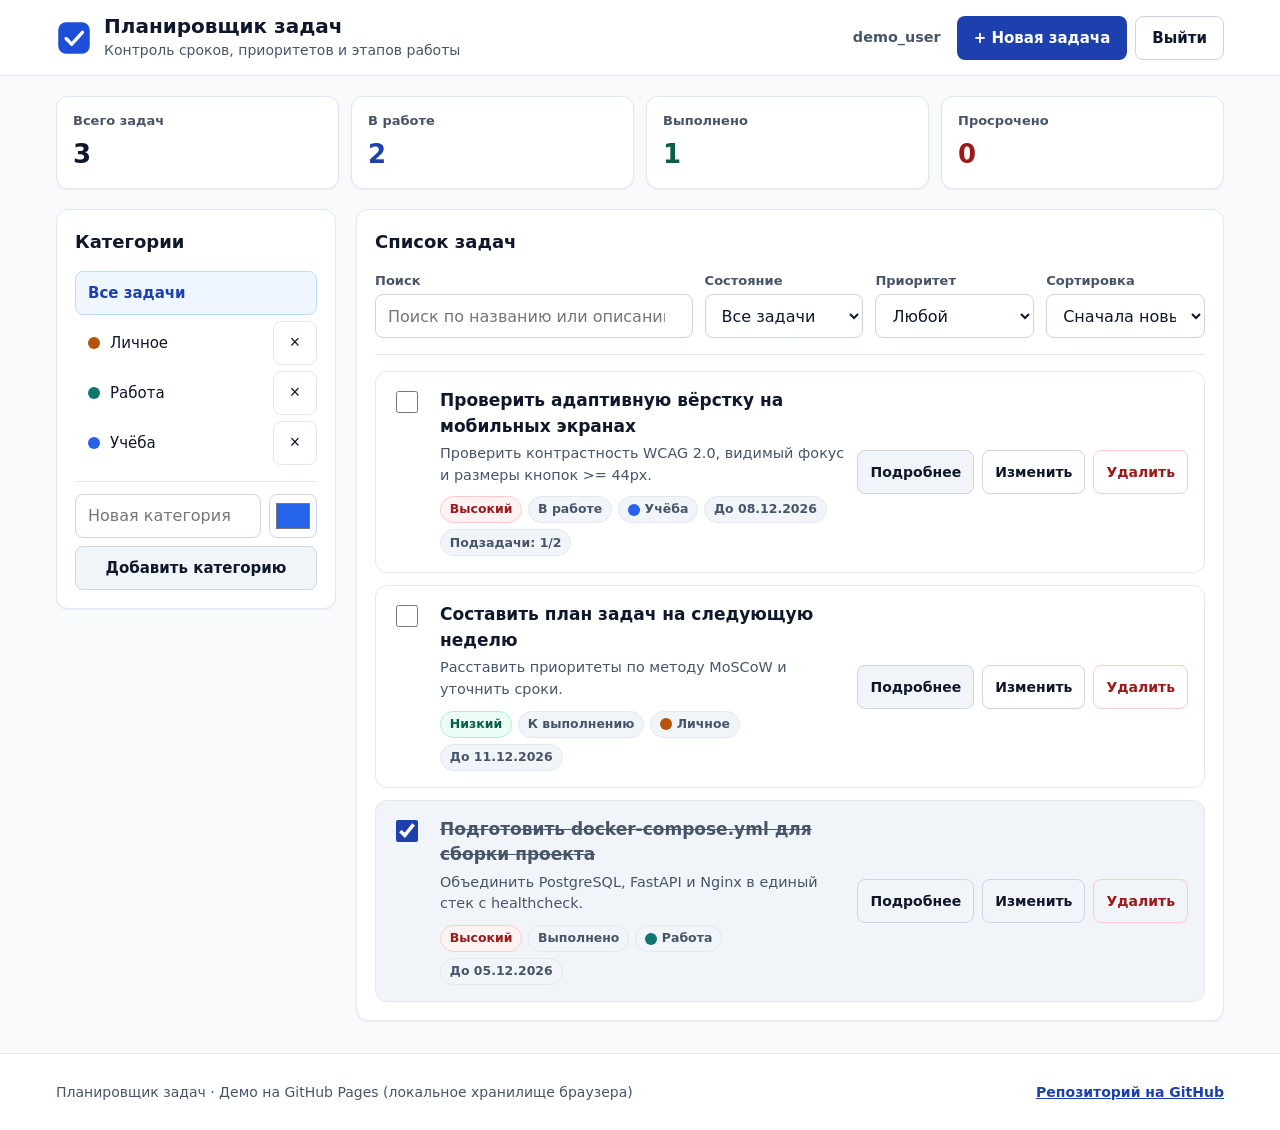
==== docs/index.html @ d98d1e94 "fix(frontend): preserve session on network outage, rollback toggle on error, and enforce 44px touch " ====
<!DOCTYPE html>
<html lang="ru">
<head>
  <meta charset="UTF-8">
  <meta name="viewport" content="width=device-width, initial-scale=1.0">
  <meta name="description" content="Веб-приложение для планирования и контроля личных и учебных задач">
  <meta name="theme-color" content="#1e40af">
  <title>Планировщик задач</title>
  <link rel="icon" href="icons/favicon.svg" type="image/svg+xml">
  <link rel="manifest" href="manifest.webmanifest">
  <link rel="stylesheet" href="css/styles.css">
</head>
<body class="page">
  <a class="skip-link" href="#main-content">Перейти к основному содержимому</a>

  <header class="header">
    <div class="container header__inner">
      <div class="header__brand">
        <img
          class="header__logo"
          src="icons/favicon.svg"
          alt="Логотип приложения Планировщик задач"
          width="36"
          height="36"
        >
        <div>
          <h1 class="header__title">Планировщик задач</h1>
          <p class="header__subtitle">Контроль сроков, приоритетов и этапов работы</p>
        </div>
      </div>

      <nav class="header__nav" aria-label="Действия пользователя" id="header-actions" hidden>
        <span class="header__user" id="header-username"></span>
        <button type="button" class="btn btn--primary" id="btn-open-create">+ Новая задача</button>
        <button type="button" class="btn btn--ghost" id="btn-logout">Выйти</button>
      </nav>
    </div>
  </header>

  <main class="main" id="main-content">
    <div class="container">
      <!-- Status banner for network/operation feedback -->
      <div class="alert alert--error" id="global-error" role="alert" aria-live="assertive" hidden>
        <p class="alert__text" id="global-error-text"></p>
        <button type="button" class="btn btn--secondary btn--sm" id="btn-retry">Повторить</button>
      </div>

      <div class="alert alert--success" id="global-toast" role="status" aria-live="polite" hidden>
        <p class="alert__text" id="global-toast-text"></p>
      </div>

      <!-- Authentication screen -->
      <section class="auth-section" id="auth-view" aria-labelledby="auth-heading">
        <div class="auth-card">
          <div class="auth-card__intro">
            <h2 class="auth-card__heading" id="auth-heading">Добро пожаловать</h2>
            <p class="auth-card__lead">
              Войдите в учётную запись или зарегистрируйтесь, чтобы сохранять задачи,
              категории и прогресс выполнения на сервере.
            </p>
          </div>

          <div class="auth-tabs" role="tablist" aria-label="Режим входа">
            <button
              type="button"
              class="auth-tabs__btn auth-tabs__btn--active"
              role="tab"
              aria-selected="true"
              aria-controls="login-form"
              id="tab-login"
            >
              Вход
            </button>
            <button
              type="button"
              class="auth-tabs__btn"
              role="tab"
              aria-selected="false"
              aria-controls="register-form"
              id="tab-register"
            >
              Регистрация
            </button>
          </div>

          <div class="alert alert--error" id="auth-error" role="alert" hidden>
            <p class="alert__text" id="auth-error-text"></p>
          </div>

          <form class="form" id="login-form" novalidate>
            <div class="form__group">
              <label class="form__label" for="login-identifier">Логин или email</label>
              <input
                class="form__input"
                type="text"
                id="login-identifier"
                name="login"
                autocomplete="username"
                placeholder="demo_user или demo@example.com"
                required
              >
            </div>
            <div class="form__group">
              <label class="form__label" for="login-password">Пароль</label>
              <input
                class="form__input"
                type="password"
                id="login-password"
                name="password"
                autocomplete="current-password"
                placeholder="Введите пароль"
                required
              >
            </div>
            <button type="submit" class="btn btn--primary btn--full" id="btn-login-submit">
              Войти в систему
            </button>
          </form>

          <form class="form" id="register-form" hidden novalidate>
            <div class="form__group">
              <label class="form__label" for="reg-username">Имя пользователя</label>
              <input
                class="form__input"
                type="text"
                id="reg-username"
                name="username"
                autocomplete="username"
                minlength="3"
                maxlength="50"
                placeholder="Минимум 3 символа"
                required
              >
            </div>
            <div class="form__group">
              <label class="form__label" for="reg-email">Электронная почта</label>
              <input
                class="form__input"
                type="email"
                id="reg-email"
                name="email"
                autocomplete="email"
                placeholder="name@example.com"
                required
              >
            </div>
            <div class="form__group">
              <label class="form__label" for="reg-password">Пароль</label>
              <input
                class="form__input"
                type="password"
                id="reg-password"
                name="password"
                autocomplete="new-password"
                minlength="6"
                placeholder="Минимум 6 символов"
                required
              >
            </div>
            <button type="submit" class="btn btn--primary btn--full" id="btn-register-submit">
              Создать аккаунт
            </button>
          </form>
        </div>
      </section>

      <!-- Main application workspace -->
      <section class="workspace" id="app-view" hidden aria-label="Рабочая область планировщика">
        <!-- Stats summary -->
        <section class="stats" aria-label="Сводная статистика задач">
          <article class="stats__card">
            <p class="stats__label">Всего задач</p>
            <p class="stats__value" id="stat-total">0</p>
          </article>
          <article class="stats__card">
            <p class="stats__label">В работе</p>
            <p class="stats__value stats__value--accent" id="stat-active">0</p>
          </article>
          <article class="stats__card">
            <p class="stats__label">Выполнено</p>
            <p class="stats__value stats__value--success" id="stat-completed">0</p>
          </article>
          <article class="stats__card">
            <p class="stats__label">Просрочено</p>
            <p class="stats__value stats__value--danger" id="stat-overdue">0</p>
          </article>
        </section>

        <div class="workspace__grid">
          <!-- Sidebar: Categories -->
          <aside class="sidebar" aria-labelledby="categories-heading">
            <div class="panel">
              <div class="panel__header">
                <h2 class="panel__title" id="categories-heading">Категории</h2>
              </div>

              <ul class="category-list" id="category-list" aria-label="Фильтр по категориям"></ul>

              <form class="category-form" id="category-form" aria-label="Добавить новую категорию">
                <div class="category-form__row">
                  <label class="sr-only" for="new-category-name">Название новой категории</label>
                  <input
                    class="form__input form__input--compact"
                    type="text"
                    id="new-category-name"
                    maxlength="60"
                    placeholder="Новая категория"
                    required
                  >
                  <label class="sr-only" for="new-category-color">Цвет категории</label>
                  <input
                    class="category-form__color"
                    type="color"
                    id="new-category-color"
                    value="#2563eb"
                    title="Выбрать цвет категории"
                  >
                </div>
                <button type="submit" class="btn btn--secondary btn--full">Добавить категорию</button>
              </form>
            </div>
          </aside>

          <!-- Main column: Filters & Tasks -->
          <section class="tasks-area" aria-labelledby="tasks-heading">
            <div class="panel">
              <div class="panel__header panel__header--wrap">
                <h2 class="panel__title" id="tasks-heading">Список задач</h2>
                <button type="button" class="btn btn--primary tasks-area__mobile-add" id="btn-open-create-mobile">
                  + Добавить задачу
                </button>
              </div>

              <div class="toolbar" role="search" aria-label="Поиск и фильтрация задач">
                <div class="toolbar__field toolbar__field--search">
                  <label class="form__label form__label--sm" for="filter-search">Поиск</label>
                  <input
                    class="form__input"
                    type="search"
                    id="filter-search"
                    placeholder="Поиск по названию или описанию..."
                  >
                </div>

                <div class="toolbar__field">
                  <label class="form__label form__label--sm" for="filter-status">Состояние</label>
                  <select class="form__select" id="filter-status">
                    <option value="all">Все задачи</option>
                    <option value="active">Активные</option>
                    <option value="completed">Выполненные</option>
                  </select>
                </div>

                <div class="toolbar__field">
                  <label class="form__label form__label--sm" for="filter-priority">Приоритет</label>
                  <select class="form__select" id="filter-priority">
                    <option value="">Любой</option>
                    <option value="high">Высокий</option>
                    <option value="medium">Средний</option>
                    <option value="low">Низкий</option>
                  </select>
                </div>

                <div class="toolbar__field">
                  <label class="form__label form__label--sm" for="filter-sort">Сортировка</label>
                  <select class="form__select" id="filter-sort">
                    <option value="created_at">Сначала новые</option>
                    <option value="due_date">По сроку</option>
                    <option value="priority">По приоритету</option>
                  </select>
                </div>
              </div>

              <!-- Loading state -->
              <div class="state-box" id="tasks-loading" aria-live="polite" hidden>
                <div class="spinner" aria-hidden="true"></div>
                <p class="state-box__text">Загрузка списка задач с сервера...</p>
              </div>

              <!-- Empty state -->
              <div class="state-box" id="tasks-empty" hidden>
                <p class="state-box__title">Задач пока нет</p>
                <p class="state-box__text">
                  Создайте первую задачу или измените параметры фильтрации.
                </p>
                <button type="button" class="btn btn--primary" id="btn-empty-create">
                  + Создать задачу
                </button>
              </div>

              <!-- Task cards list -->
              <ul class="task-list" id="task-list" aria-label="Задачи пользователя"></ul>
            </div>
          </section>
        </div>
      </section>
    </div>
  </main>

  <footer class="footer">
    <div class="container footer__inner">
      <p class="footer__text">Планировщик задач · Демо на GitHub Pages (локальное хранилище браузера)</p>
      <a class="footer__link" href="https://github.com/APELSINKos/task-planner" target="_blank" rel="noopener noreferrer">Репозиторий на GitHub</a>
    </div>
  </footer>

  <!-- Modal: Create / Edit Task -->
  <div class="modal" id="task-modal" role="dialog" aria-modal="true" aria-labelledby="task-modal-title" hidden>
    <div class="modal__backdrop" data-close-modal="task-modal"></div>
    <div class="modal__dialog">
      <div class="modal__header">
        <h2 class="modal__title" id="task-modal-title">Новая задача</h2>
        <button type="button" class="icon-btn" data-close-modal="task-modal" aria-label="Закрыть окно">✕</button>
      </div>

      <div class="alert alert--error" id="task-form-error" role="alert" hidden>
        <p class="alert__text" id="task-form-error-text"></p>
      </div>

      <form class="form" id="task-form" novalidate>
        <input type="hidden" id="task-id">

        <div class="form__group">
          <label class="form__label" for="task-title">Название задачи *</label>
          <input
            class="form__input"
            type="text"
            id="task-title"
            maxlength="200"
            placeholder="Например: Подготовить презентацию к защите"
            required
          >
        </div>

        <div class="form__group">
          <label class="form__label" for="task-description">Описание</label>
          <textarea
            class="form__textarea"
            id="task-description"
            rows="3"
            maxlength="2000"
            placeholder="Подробности, заметки, критерии готовности..."
          ></textarea>
        </div>

        <div class="form__grid">
          <div class="form__group">
            <label class="form__label" for="task-category">Категория</label>
            <select class="form__select" id="task-category">
              <option value="">Без категории</option>
            </select>
          </div>

          <div class="form__group">
            <label class="form__label" for="task-priority">Приоритет</label>
            <select class="form__select" id="task-priority">
              <option value="low">Низкий</option>
              <option value="medium" selected>Средний</option>
              <option value="high">Высокий</option>
            </select>
          </div>

          <div class="form__group">
            <label class="form__label" for="task-status">Статус</label>
            <select class="form__select" id="task-status">
              <option value="todo">К выполнению</option>
              <option value="in_progress">В работе</option>
              <option value="done">Выполнено</option>
            </select>
          </div>

          <div class="form__group">
            <label class="form__label" for="task-due-date">Срок выполнения</label>
            <input class="form__input" type="date" id="task-due-date">
          </div>
        </div>

        <div class="modal__footer">
          <button type="button" class="btn btn--ghost" data-close-modal="task-modal">Отмена</button>
          <button type="submit" class="btn btn--primary" id="btn-save-task">Сохранить</button>
        </div>
      </form>
    </div>
  </div>

  <!-- Modal: Task Detail & Subtasks -->
  <div class="modal" id="detail-modal" role="dialog" aria-modal="true" aria-labelledby="detail-modal-title" hidden>
    <div class="modal__backdrop" data-close-modal="detail-modal"></div>
    <div class="modal__dialog">
      <div class="modal__header">
        <h2 class="modal__title" id="detail-modal-title">Детали задачи</h2>
        <button type="button" class="icon-btn" data-close-modal="detail-modal" aria-label="Закрыть окно">✕</button>
      </div>

      <div class="detail-body">
        <div class="detail-meta" id="detail-badges"></div>
        <p class="detail-description" id="detail-description"></p>
        <p class="detail-dates" id="detail-dates"></p>

        <section class="subtasks" aria-labelledby="subtasks-heading">
          <h3 class="subtasks__heading" id="subtasks-heading">Подзадачи</h3>
          <ul class="subtask-list" id="detail-subtask-list"></ul>
          <p class="subtasks__empty" id="detail-subtasks-empty" hidden>
            Подзадач пока нет. Разбейте задачу на небольшие шаги ниже.
          </p>

          <form class="subtask-form" id="subtask-form">
            <label class="sr-only" for="new-subtask-title">Название подзадачи</label>
            <input
              class="form__input"
              type="text"
              id="new-subtask-title"
              maxlength="200"
              placeholder="Добавить шаг выполнения..."
              required
            >
            <button type="submit" class="btn btn--secondary">Добавить</button>
          </form>
        </section>
      </div>

      <div class="modal__footer">
        <button type="button" class="btn btn--secondary" id="btn-detail-toggle">Отметить выполненной</button>
        <button type="button" class="btn btn--primary" id="btn-detail-edit">Редактировать</button>
      </div>
    </div>
  </div>

  <script src="js/api.js"></script>
  <script src="js/app.js"></script>
</body>
</html>
---- docs/css/styles.css ----
/* Mobile-first responsive stylesheet following BEM methodology and WCAG 2.0 AA */

:root {
  --color-bg: #f8fafc;
  --color-surface: #ffffff;
  --color-surface-subtle: #f1f5f9;
  --color-border: #cbd5e1;
  --color-border-light: #e2e8f0;
  --color-text: #0f172a;
  --color-text-muted: #475569;
  --color-primary: #1e40af;
  --color-primary-hover: #1e3a8a;
  --color-primary-soft: #eff6ff;
  --color-success: #065f46;
  --color-success-bg: #ecfdf5;
  --color-warning: #92400e;
  --color-warning-bg: #fffbeb;
  --color-danger: #991b1b;
  --color-danger-bg: #fef2f2;
  --radius-sm: 0.5rem;
  --radius-md: 0.75rem;
  --radius-lg: 1rem;
  --shadow-sm: 0 1px 2px rgba(15, 23, 42, 0.06);
  --shadow-md: 0 8px 24px rgba(15, 23, 42, 0.12);
  --font-sans: "Inter", "Segoe UI", system-ui, -apple-system, sans-serif;
}

*,
*::before,
*::after {
  box-sizing: border-box;
}

html {
  font-size: 16px;
}

body.page {
  margin: 0;
  min-height: 100vh;
  display: flex;
  flex-direction: column;
  font-family: var(--font-sans);
  line-height: 1.5;
  color: var(--color-text);
  background-color: var(--color-bg);
}

[hidden] {
  display: none !important;
}

/* Accessibility helpers */
.sr-only {
  position: absolute;
  width: 1px;
  height: 1px;
  padding: 0;
  margin: -1px;
  overflow: hidden;
  clip: rect(0, 0, 0, 0);
  white-space: nowrap;
  border: 0;
}

.skip-link {
  position: absolute;
  left: -9999px;
  top: 0.5rem;
  z-index: 1000;
  padding: 0.75rem 1rem;
  background: var(--color-primary);
  color: #ffffff;
  border-radius: var(--radius-sm);
  text-decoration: none;
  font-weight: 600;
}

.skip-link:focus {
  left: 0.75rem;
}

/* WCAG 2.4.7 visible keyboard focus */
:focus-visible {
  outline: 3px solid var(--color-primary);
  outline-offset: 2px;
}

.container {
  width: 100%;
  max-width: 1200px;
  margin: 0 auto;
  padding: 0 1rem;
}

/* Header */
.header {
  background: var(--color-surface);
  border-bottom: 1px solid var(--color-border-light);
  position: sticky;
  top: 0;
  z-index: 20;
}

.header__inner {
  display: flex;
  flex-direction: column;
  gap: 0.75rem;
  padding-top: 0.875rem;
  padding-bottom: 0.875rem;
}

.header__brand {
  display: flex;
  align-items: center;
  gap: 0.75rem;
}

.header__logo {
  flex-shrink: 0;
  border-radius: 0.5rem;
}

.header__title {
  margin: 0;
  font-size: 1.25rem;
  font-weight: 700;
  line-height: 1.2;
}

.header__subtitle {
  margin: 0.125rem 0 0;
  font-size: 0.875rem;
  color: var(--color-text-muted);
}

.header__nav {
  display: flex;
  align-items: center;
  flex-wrap: wrap;
  gap: 0.5rem;
}

.header__user {
  font-size: 0.9rem;
  font-weight: 600;
  color: var(--color-text-muted);
  margin-right: auto;
}

/* Main */
.main {
  flex: 1;
  padding: 1.25rem 0 2rem;
}

/* Buttons — minimum 44px height for mobile touch targets */
.btn {
  display: inline-flex;
  align-items: center;
  justify-content: center;
  gap: 0.375rem;
  min-height: 44px;
  padding: 0.625rem 1rem;
  font-family: inherit;
  font-size: 0.9375rem;
  font-weight: 600;
  border-radius: var(--radius-sm);
  border: 1px solid transparent;
  cursor: pointer;
  transition: background-color 0.15s ease, border-color 0.15s ease, color 0.15s ease;
}

.btn--primary {
  background-color: var(--color-primary);
  color: #ffffff;
}

.btn--primary:hover {
  background-color: var(--color-primary-hover);
}

.btn--secondary {
  background-color: var(--color-surface-subtle);
  color: var(--color-text);
  border-color: var(--color-border);
}

.btn--secondary:hover {
  background-color: #e2e8f0;
}

.btn--ghost {
  background-color: transparent;
  color: var(--color-text);
  border-color: var(--color-border);
}

.btn--ghost:hover {
  background-color: var(--color-surface-subtle);
}

.btn--danger-ghost {
  background-color: transparent;
  color: var(--color-danger);
  border-color: #fecaca;
}

.btn--danger-ghost:hover {
  background-color: var(--color-danger-bg);
}

.btn--sm {
  min-height: 44px;
  padding: 0.5rem 0.75rem;
  font-size: 0.875rem;
}

.btn--full {
  width: 100%;
}

.btn:disabled {
  opacity: 0.6;
  cursor: not-allowed;
}

.icon-btn {
  min-width: 44px;
  min-height: 44px;
  display: inline-flex;
  align-items: center;
  justify-content: center;
  background: transparent;
  border: 1px solid var(--color-border-light);
  border-radius: var(--radius-sm);
  color: var(--color-text);
  font-size: 1.1rem;
  cursor: pointer;
}

.icon-btn:hover {
  background: var(--color-surface-subtle);
}

/* Alerts */
.alert {
  display: flex;
  align-items: center;
  justify-content: space-between;
  gap: 0.75rem;
  padding: 0.75rem 1rem;
  margin-bottom: 1rem;
  border-radius: var(--radius-sm);
  border: 1px solid transparent;
}

.alert--error {
  background: var(--color-danger-bg);
  border-color: #fecaca;
  color: var(--color-danger);
}

.alert--success {
  background: var(--color-success-bg);
  border-color: #a7f3d0;
  color: var(--color-success);
}

.alert__text {
  margin: 0;
  font-size: 0.9375rem;
  font-weight: 500;
}

/* Forms */
.form {
  display: flex;
  flex-direction: column;
  gap: 1rem;
}

.form__grid {
  display: grid;
  grid-template-columns: 1fr;
  gap: 0.875rem;
}

.form__group {
  display: flex;
  flex-direction: column;
  gap: 0.375rem;
}

.form__label {
  font-size: 0.9rem;
  font-weight: 600;
  color: var(--color-text);
}

.form__label--sm {
  font-size: 0.8125rem;
  color: var(--color-text-muted);
}

.form__input,
.form__select,
.form__textarea {
  width: 100%;
  min-height: 44px;
  padding: 0.625rem 0.75rem;
  font-family: inherit;
  font-size: 1rem;
  color: var(--color-text);
  background: var(--color-surface);
  border: 1px solid var(--color-border);
  border-radius: var(--radius-sm);
}

.form__textarea {
  min-height: 88px;
  resize: vertical;
}

/* Auth screen */
.auth-section {
  display: flex;
  justify-content: center;
  padding-top: 1rem;
}

.auth-card {
  width: 100%;
  max-width: 440px;
  background: var(--color-surface);
  border: 1px solid var(--color-border-light);
  border-radius: var(--radius-lg);
  padding: 1.5rem;
  box-shadow: var(--shadow-sm);
}

.auth-card__heading {
  margin: 0 0 0.375rem;
  font-size: 1.5rem;
}

.auth-card__lead {
  margin: 0 0 1.25rem;
  font-size: 0.9375rem;
  color: var(--color-text-muted);
}

.auth-tabs {
  display: grid;
  grid-template-columns: 1fr 1fr;
  gap: 0.375rem;
  padding: 0.25rem;
  background: var(--color-surface-subtle);
  border-radius: var(--radius-sm);
  margin-bottom: 1.25rem;
}

.auth-tabs__btn {
  min-height: 44px;
  border: 0;
  border-radius: 0.375rem;
  background: transparent;
  color: var(--color-text-muted);
  font-family: inherit;
  font-size: 0.9375rem;
  font-weight: 600;
  cursor: pointer;
}

.auth-tabs__btn--active {
  background: var(--color-surface);
  color: var(--color-text);
  box-shadow: var(--shadow-sm);
}

/* Stats grid (mobile-first: 2x2) */
.stats {
  display: grid;
  grid-template-columns: repeat(2, 1fr);
  gap: 0.75rem;
  margin-bottom: 1.25rem;
}

.stats__card {
  background: var(--color-surface);
  border: 1px solid var(--color-border-light);
  border-radius: var(--radius-md);
  padding: 0.875rem 1rem;
  box-shadow: var(--shadow-sm);
}

.stats__label {
  margin: 0;
  font-size: 0.8125rem;
  font-weight: 600;
  color: var(--color-text-muted);
}

.stats__value {
  margin: 0.25rem 0 0;
  font-size: 1.625rem;
  font-weight: 700;
  color: var(--color-text);
}

.stats__value--accent {
  color: var(--color-primary);
}

.stats__value--success {
  color: var(--color-success);
}

.stats__value--danger {
  color: var(--color-danger);
}

/* Workspace grid */
.workspace__grid {
  display: grid;
  grid-template-columns: 1fr;
  gap: 1.25rem;
}

.panel {
  background: var(--color-surface);
  border: 1px solid var(--color-border-light);
  border-radius: var(--radius-md);
  padding: 1.125rem;
  box-shadow: var(--shadow-sm);
}

.panel__header {
  display: flex;
  align-items: center;
  justify-content: space-between;
  gap: 0.75rem;
  margin-bottom: 1rem;
}

.panel__header--wrap {
  flex-wrap: wrap;
}

.panel__title {
  margin: 0;
  font-size: 1.125rem;
  font-weight: 700;
}

/* Categories */
.category-list {
  list-style: none;
  margin: 0 0 1rem;
  padding: 0;
  display: flex;
  flex-direction: column;
  gap: 0.375rem;
}

.category-list__row {
  display: flex;
  align-items: center;
  gap: 0.375rem;
}

.category-list__btn {
  flex: 1;
  min-height: 44px;
  display: flex;
  align-items: center;
  gap: 0.625rem;
  padding: 0.5rem 0.75rem;
  border: 1px solid transparent;
  border-radius: var(--radius-sm);
  background: transparent;
  color: var(--color-text);
  font-family: inherit;
  font-size: 0.9375rem;
  font-weight: 500;
  text-align: left;
  cursor: pointer;
}

.category-list__btn:hover {
  background: var(--color-surface-subtle);
}

.category-list__btn--active {
  background: var(--color-primary-soft);
  border-color: #bfdbfe;
  color: var(--color-primary);
  font-weight: 600;
}

.category-list__dot {
  width: 0.75rem;
  height: 0.75rem;
  border-radius: 50%;
  flex-shrink: 0;
}

.category-form {
  display: flex;
  flex-direction: column;
  gap: 0.5rem;
  padding-top: 0.75rem;
  border-top: 1px solid var(--color-border-light);
}

.category-form__row {
  display: flex;
  gap: 0.5rem;
}

.category-form__color {
  width: 48px;
  min-width: 48px;
  flex-shrink: 0;
  min-height: 44px;
  padding: 0.25rem;
  border: 1px solid var(--color-border);
  border-radius: var(--radius-sm);
  background: var(--color-surface);
  cursor: pointer;
}

/* Filters toolbar */
.toolbar {
  display: grid;
  grid-template-columns: 1fr;
  gap: 0.75rem;
  padding-bottom: 1rem;
  margin-bottom: 1rem;
  border-bottom: 1px solid var(--color-border-light);
}

.toolbar__field {
  display: flex;
  flex-direction: column;
  gap: 0.25rem;
}

/* Loading & Empty boxes */
.state-box {
  display: flex;
  flex-direction: column;
  align-items: center;
  text-align: center;
  gap: 0.75rem;
  padding: 2.25rem 1rem;
  color: var(--color-text-muted);
}

.state-box__title {
  margin: 0;
  font-size: 1.0625rem;
  font-weight: 700;
  color: var(--color-text);
}

.state-box__text {
  margin: 0;
  font-size: 0.9375rem;
}

.spinner {
  width: 32px;
  height: 32px;
  border: 3px solid var(--color-border-light);
  border-top-color: var(--color-primary);
  border-radius: 50%;
  animation: spin 0.75s linear infinite;
}

@keyframes spin {
  to {
    transform: rotate(360deg);
  }
}

/* Task list & cards */
.task-list {
  list-style: none;
  margin: 0;
  padding: 0;
  display: flex;
  flex-direction: column;
  gap: 0.75rem;
}

.task-card {
  display: flex;
  flex-direction: column;
  gap: 0.75rem;
  padding: 1rem;
  border: 1px solid var(--color-border-light);
  border-radius: var(--radius-md);
  background: var(--color-surface);
  transition: border-color 0.15s ease;
}

.task-card:hover {
  border-color: var(--color-border);
}

.task-card--completed {
  background: var(--color-surface-subtle);
}

.task-card__main {
  display: flex;
  align-items: flex-start;
  gap: 0.75rem;
}

.task-card__check-wrap {
  display: inline-flex;
  align-items: center;
  justify-content: center;
  min-width: 44px;
  min-height: 44px;
  margin: -0.5rem 0 0 -0.5rem;
  cursor: pointer;
}

.task-card__checkbox {
  width: 22px;
  height: 22px;
  accent-color: var(--color-primary);
  cursor: pointer;
}

.task-card__content {
  flex: 1;
  min-width: 0;
}

.task-card__title {
  margin: 0;
  font-size: 1.0625rem;
  font-weight: 600;
  word-break: break-word;
}

.task-card--completed .task-card__title {
  text-decoration: line-through;
  color: var(--color-text-muted);
}

.task-card__desc {
  margin: 0.25rem 0 0;
  font-size: 0.9rem;
  color: var(--color-text-muted);
  word-break: break-word;
}

.task-card__meta {
  display: flex;
  flex-wrap: wrap;
  gap: 0.375rem;
  margin-top: 0.625rem;
}

.badge {
  display: inline-flex;
  align-items: center;
  gap: 0.3rem;
  padding: 0.2rem 0.55rem;
  border-radius: 999px;
  font-size: 0.78rem;
  font-weight: 600;
  border: 1px solid transparent;
}

.badge--priority-high {
  background: var(--color-danger-bg);
  color: var(--color-danger);
  border-color: #fecaca;
}

.badge--priority-medium {
  background: var(--color-warning-bg);
  color: var(--color-warning);
  border-color: #fde68a;
}

.badge--priority-low {
  background: var(--color-success-bg);
  color: var(--color-success);
  border-color: #a7f3d0;
}

.badge--neutral {
  background: var(--color-surface-subtle);
  color: var(--color-text-muted);
  border-color: var(--color-border-light);
}

.badge--overdue {
  background: var(--color-danger);
  color: #ffffff;
}

.task-card__actions {
  display: flex;
  flex-wrap: wrap;
  gap: 0.5rem;
}

/* Modal */
.modal {
  position: fixed;
  inset: 0;
  z-index: 50;
  display: flex;
  align-items: center;
  justify-content: center;
  padding: 1rem;
}

.modal__backdrop {
  position: absolute;
  inset: 0;
  background: rgba(15, 23, 42, 0.55);
}

.modal__dialog {
  position: relative;
  width: 100%;
  max-width: 560px;
  max-height: 90vh;
  overflow-y: auto;
  background: var(--color-surface);
  border-radius: var(--radius-lg);
  padding: 1.25rem;
  box-shadow: var(--shadow-md);
}

.modal__header {
  display: flex;
  align-items: center;
  justify-content: space-between;
  gap: 0.75rem;
  margin-bottom: 1rem;
}

.modal__title {
  margin: 0;
  font-size: 1.25rem;
}

.modal__footer {
  display: flex;
  justify-content: flex-end;
  flex-wrap: wrap;
  gap: 0.5rem;
  margin-top: 1.25rem;
}

/* Task detail & subtasks */
.detail-meta {
  display: flex;
  flex-wrap: wrap;
  gap: 0.5rem;
  margin-bottom: 0.75rem;
}

.detail-description {
  margin: 0 0 0.75rem;
  white-space: pre-wrap;
  color: var(--color-text);
}

.detail-dates {
  margin: 0 0 1rem;
  font-size: 0.875rem;
  color: var(--color-text-muted);
}

.subtasks {
  border-top: 1px solid var(--color-border-light);
  padding-top: 1rem;
}

.subtasks__heading {
  margin: 0 0 0.75rem;
  font-size: 1rem;
}

.subtasks__empty {
  margin: 0 0 0.75rem;
  font-size: 0.9rem;
  color: var(--color-text-muted);
}

.subtask-list {
  list-style: none;
  margin: 0 0 0.875rem;
  padding: 0;
  display: flex;
  flex-direction: column;
  gap: 0.5rem;
}

.subtask-list__item {
  display: flex;
  align-items: center;
  gap: 0.5rem;
  padding: 0.375rem 0.625rem;
  border: 1px solid var(--color-border-light);
  border-radius: var(--radius-sm);
}

.subtask-list__label {
  flex: 1;
  display: flex;
  align-items: center;
  gap: 0.5rem;
  min-height: 44px;
  cursor: pointer;
}

.subtask-list__label--done {
  text-decoration: line-through;
  color: var(--color-text-muted);
}

.subtask-form {
  display: flex;
  gap: 0.5rem;
}

/* Footer */
.footer {
  background: var(--color-surface);
  border-top: 1px solid var(--color-border-light);
  padding: 1rem 0;
}

.footer__inner {
  display: flex;
  flex-direction: column;
  gap: 0.375rem;
  font-size: 0.875rem;
  color: var(--color-text-muted);
}

.footer__text {
  margin: 0;
}

.footer__link {
  display: inline-flex;
  align-items: center;
  min-height: 44px;
  color: var(--color-primary);
  font-weight: 600;
  text-decoration: underline;
}

/* Tablet breakpoint */
@media (min-width: 640px) {
  .header__inner {
    flex-direction: row;
    align-items: center;
    justify-content: space-between;
  }

  .header__user {
    margin-right: 0.5rem;
  }

  .stats {
    grid-template-columns: repeat(4, 1fr);
  }

  .toolbar {
    grid-template-columns: 2fr 1fr 1fr 1fr;
  }

  .form__grid {
    grid-template-columns: 1fr 1fr;
  }

  .tasks-area__mobile-add {
    display: none;
  }

  .footer__inner {
    flex-direction: row;
    justify-content: space-between;
    align-items: center;
  }
}

/* Desktop breakpoint */
@media (min-width: 1024px) {
  .workspace__grid {
    grid-template-columns: 280px 1fr;
    align-items: start;
  }

  .task-card {
    flex-direction: row;
    align-items: center;
    justify-content: space-between;
  }

  .task-card__actions {
    flex-shrink: 0;
  }
}
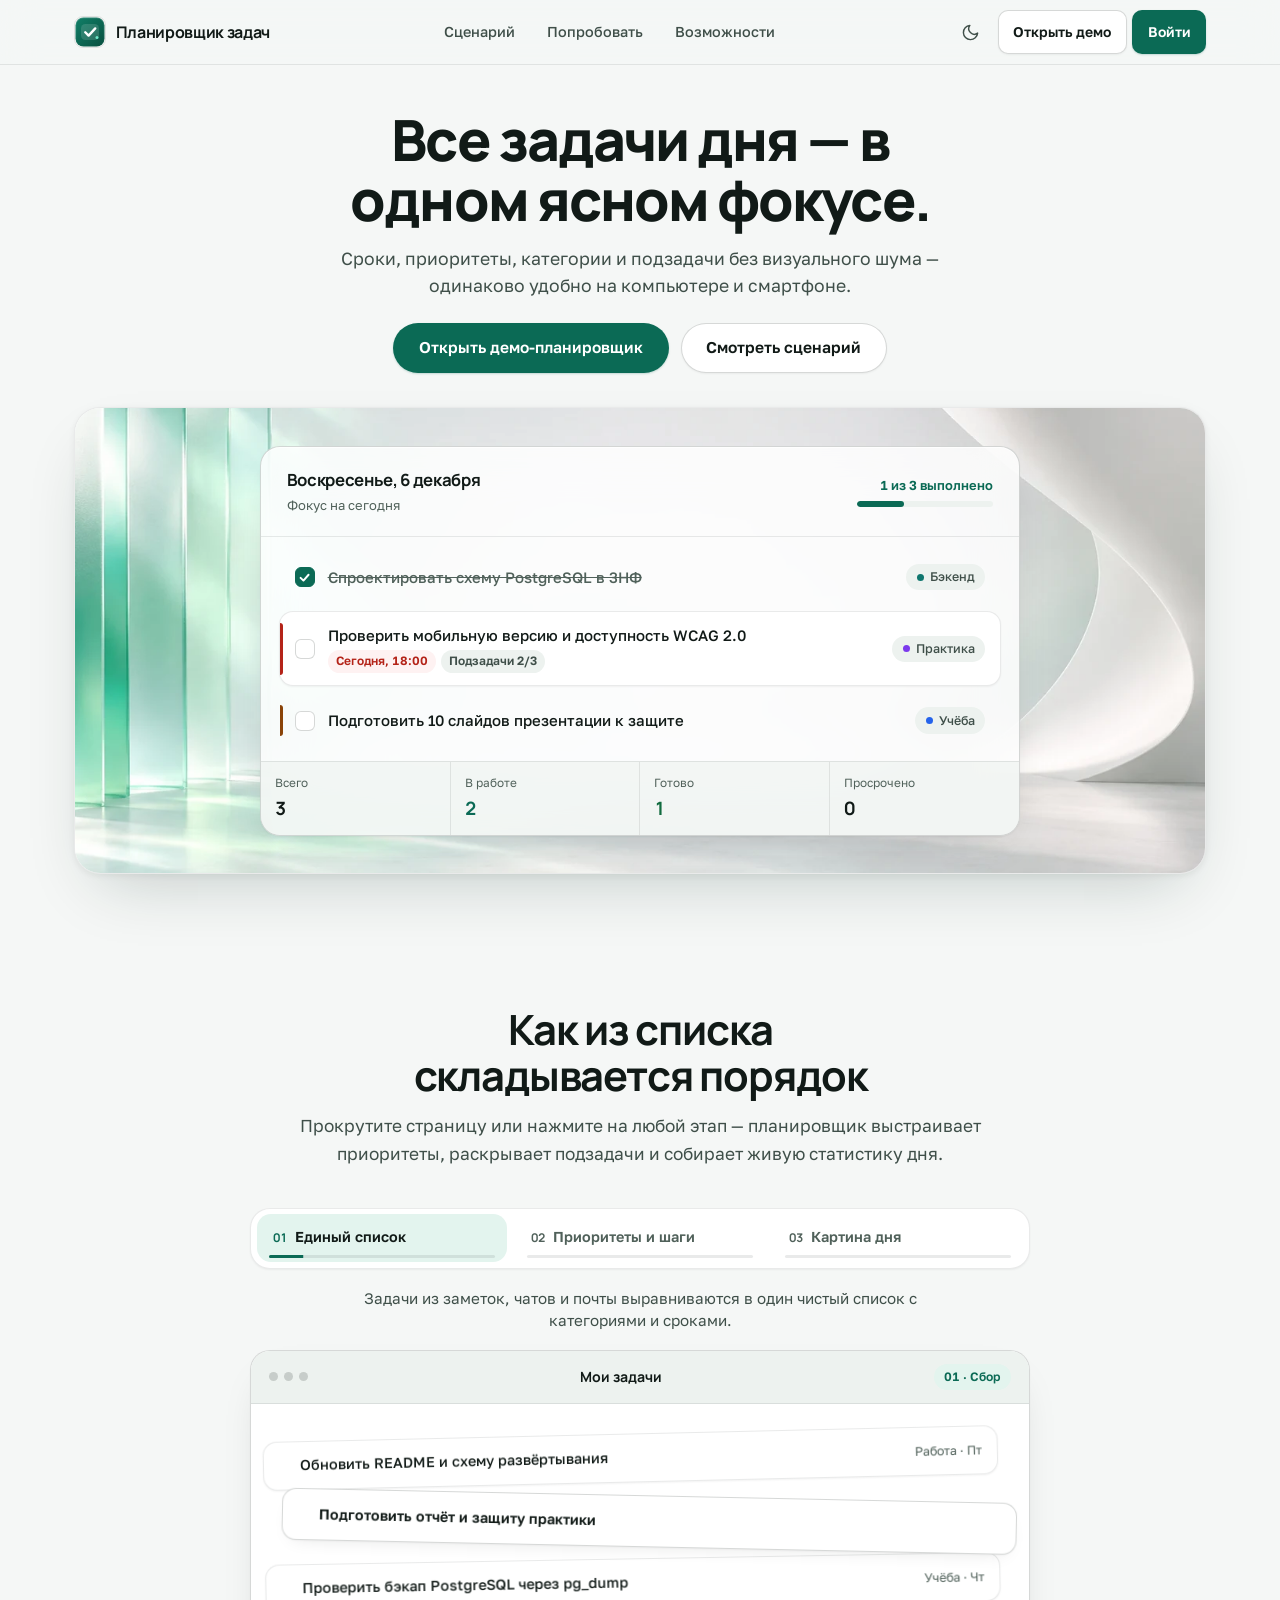
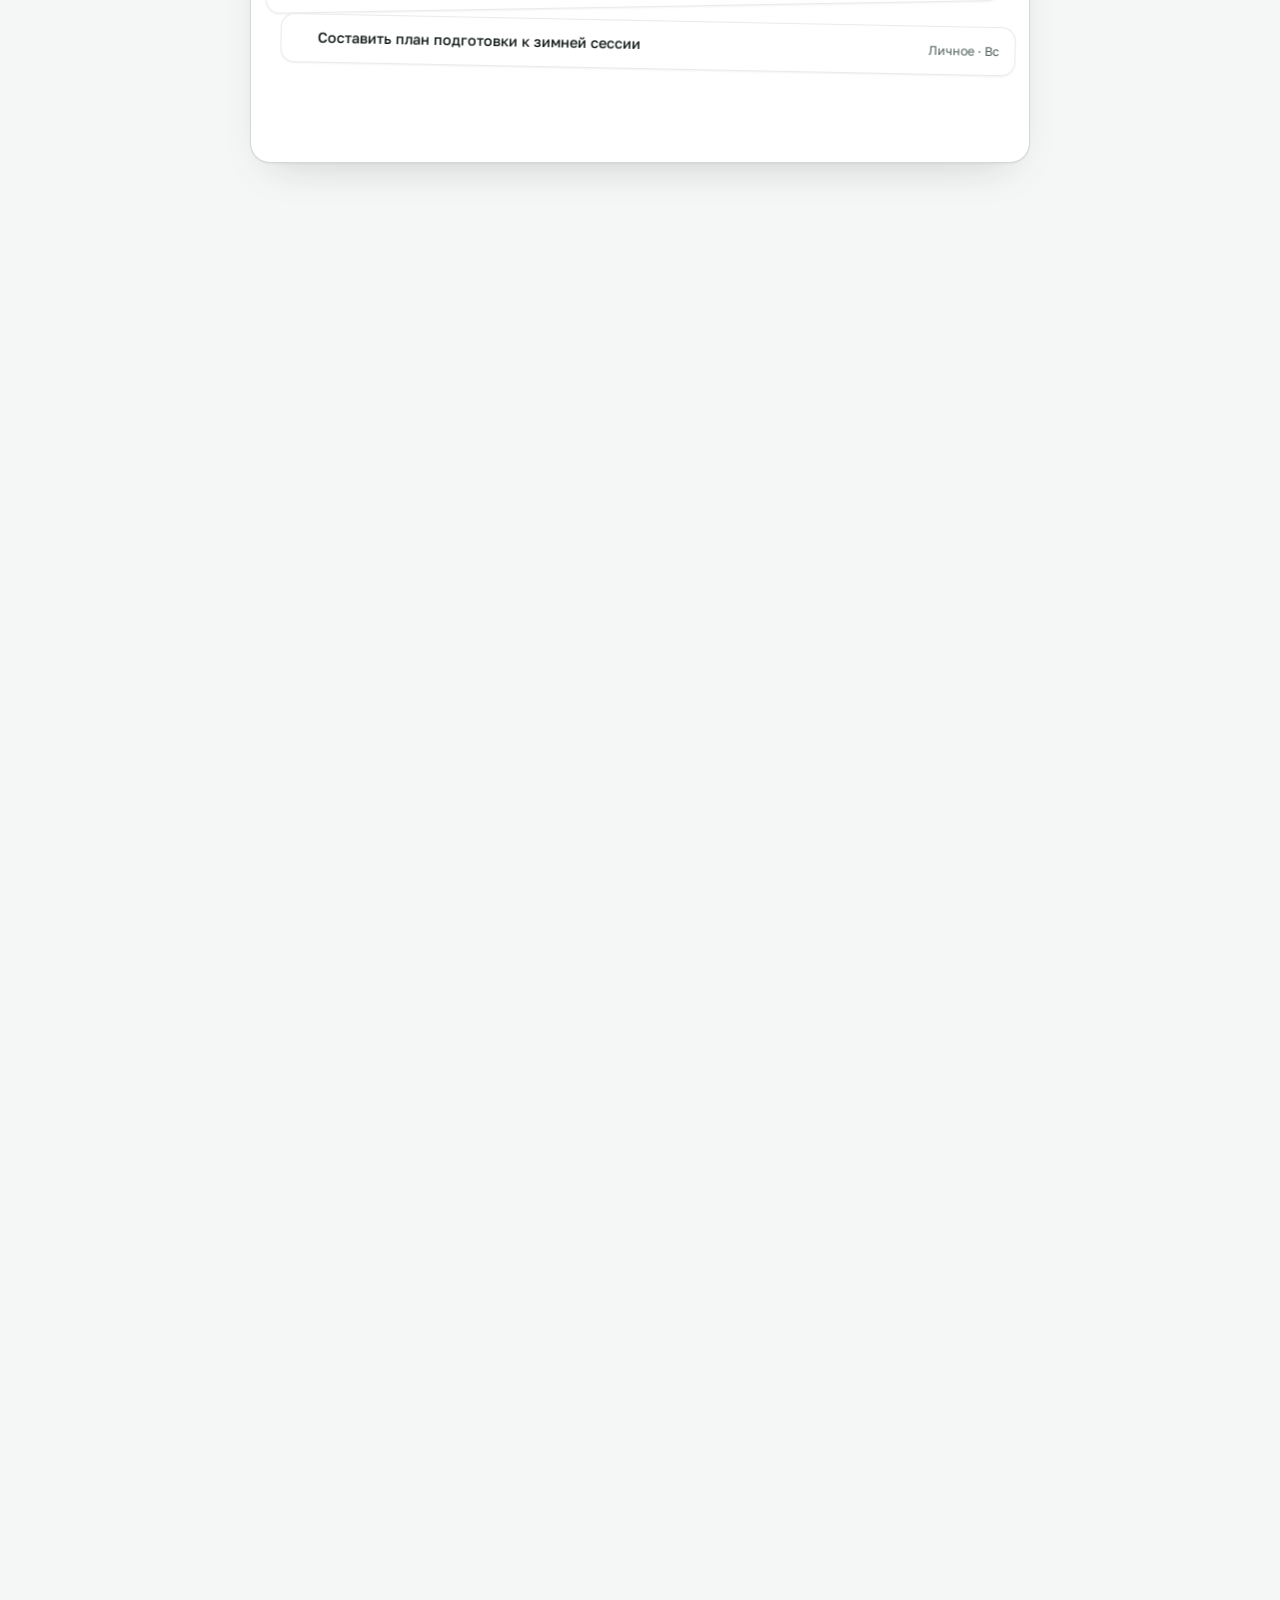
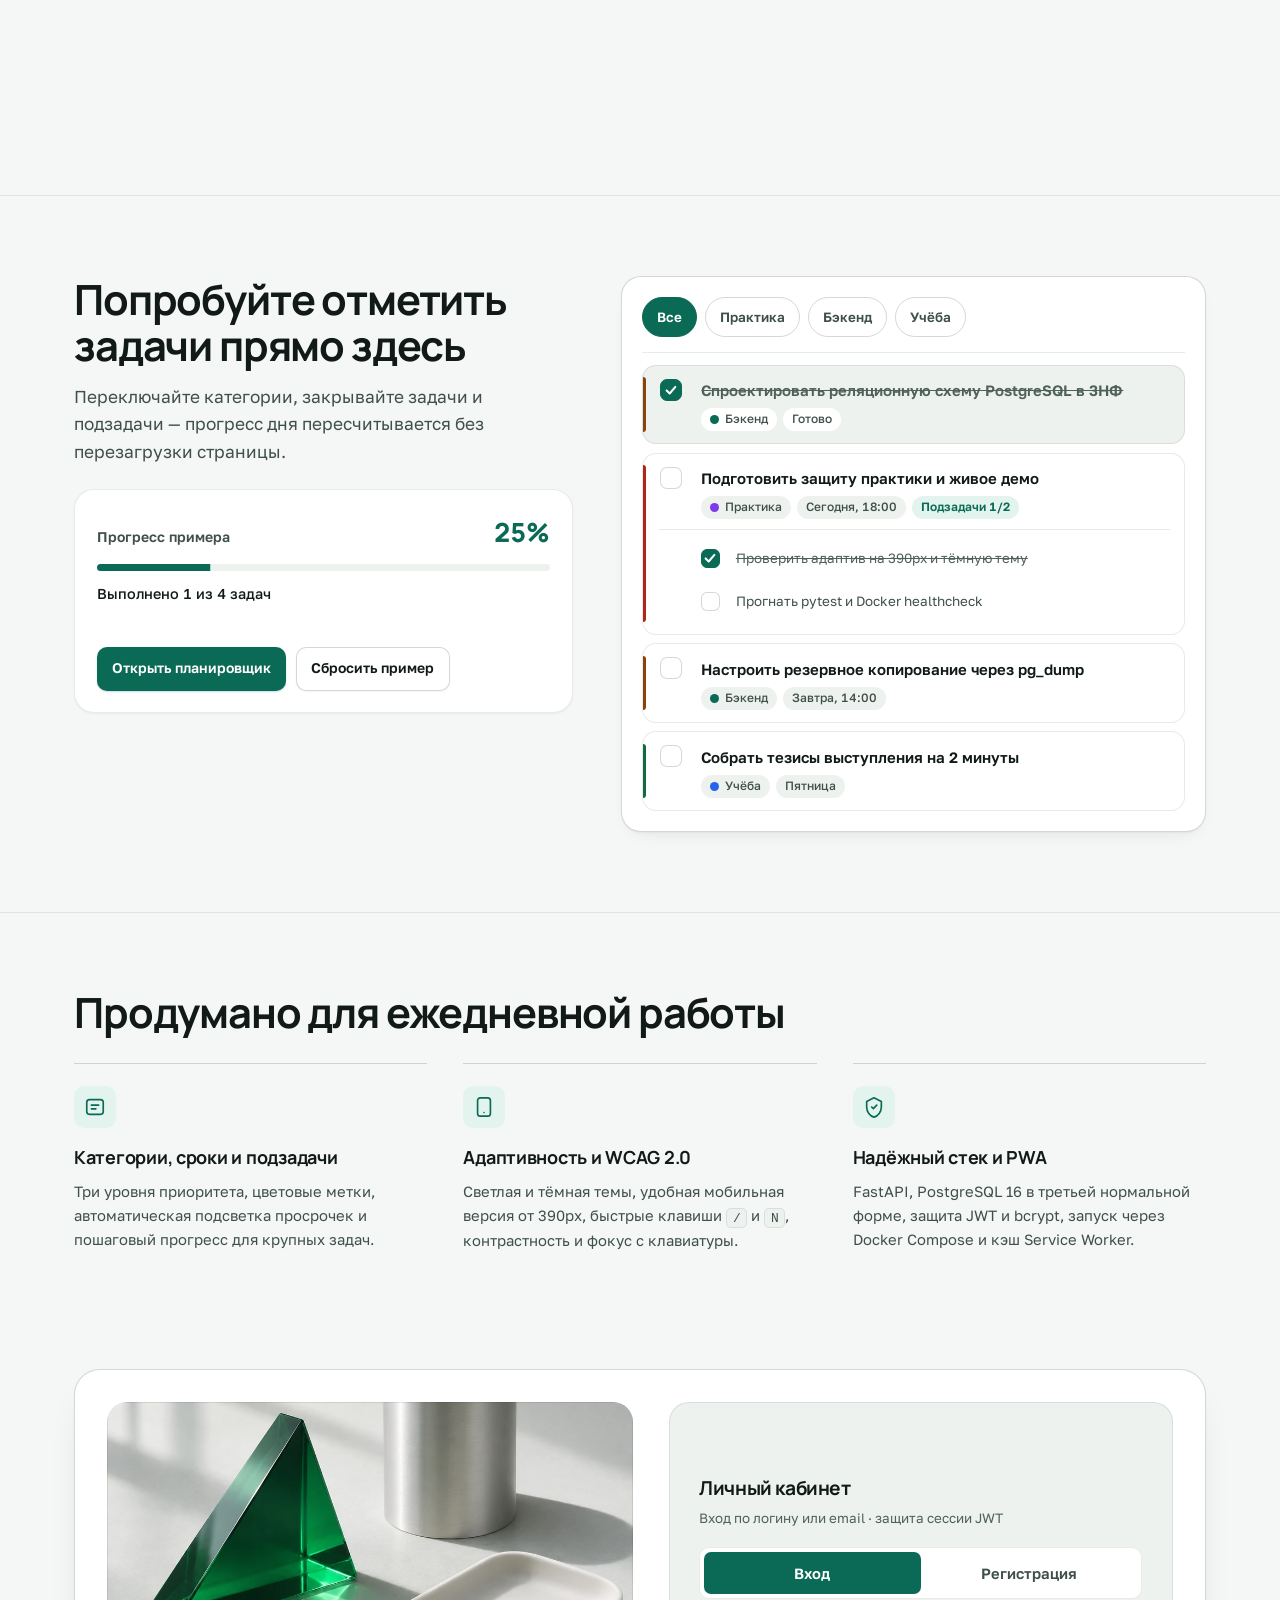
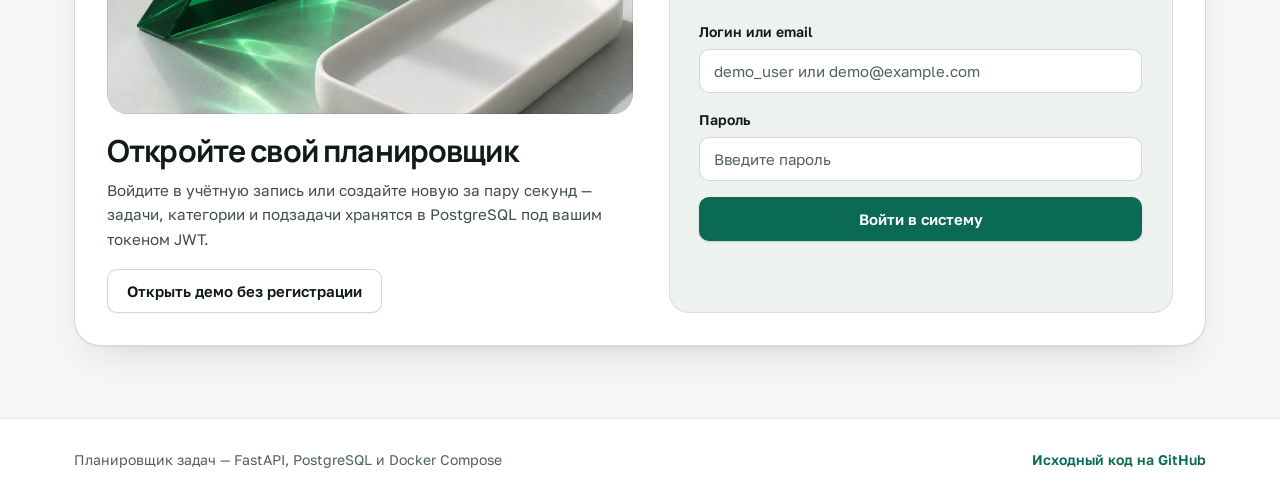
==== commit 3ebd70f5: "chore(pages): sync Alpine Clarity UI, studio WebP assets, and demo seed to GitHub Pages" ====
--- a/docs/index.html
+++ b/docs/index.html
@@ -3,198 +3,701 @@
 <head>
   <meta charset="UTF-8">
   <meta name="viewport" content="width=device-width, initial-scale=1.0">
-  <meta name="description" content="Веб-приложение для планирования и контроля личных и учебных задач">
-  <meta name="theme-color" content="#1e40af">
+  <meta name="description" content="Планировщик задач — спокойный контроль сроков, категорий, приоритетов и подзадач на компьютере и смартфоне">
+  <meta name="theme-color" content="#0b6a55">
+  <meta property="og:type" content="website">
+  <meta property="og:title" content="Планировщик задач — все дела дня в одном ясном фокусе">
+  <meta property="og:description" content="Сроки, приоритеты, категории и подзадачи без визуального шума. FastAPI, PostgreSQL 16, Docker Compose, WCAG 2.0 и PWA.">
+  <meta property="og:url" content="https://apelsinkos.github.io/task-planner/">
+  <meta property="og:image" content="https://apelsinkos.github.io/task-planner/icons/og-preview.png">
+  <meta name="twitter:card" content="summary_large_image">
   <title>Планировщик задач</title>
   <link rel="icon" href="icons/favicon.svg" type="image/svg+xml">
   <link rel="manifest" href="manifest.webmanifest">
+  <link rel="preconnect" href="https://fonts.googleapis.com">
+  <link rel="preconnect" href="https://fonts.gstatic.com" crossorigin>
+  <link rel="stylesheet" href="https://fonts.googleapis.com/css2?family=Golos+Text:wght@400;500;600;700&family=Manrope:wght@600;700;800&display=swap">
+  <script>
+    (function () {
+      try {
+        var saved = localStorage.getItem("task_planner_theme");
+        var prefersDark = window.matchMedia && window.matchMedia("(prefers-color-scheme: dark)").matches;
+        var theme = saved === "dark" || saved === "light" ? saved : (prefersDark ? "dark" : "light");
+        if (theme === "dark") {
+          document.documentElement.setAttribute("data-theme", "dark");
+        }
+      } catch (_e) {}
+    })();
+  </script>
   <link rel="stylesheet" href="css/styles.css">
 </head>
 <body class="page">
   <a class="skip-link" href="#main-content">Перейти к основному содержимому</a>
 
-  <header class="header">
-    <div class="container header__inner">
-      <div class="header__brand">
+  <header class="topbar" id="topbar">
+    <div class="topbar__progress" aria-hidden="true">
+      <div class="topbar__progress-fill" id="scroll-progress-fill"></div>
+    </div>
+    <div class="container topbar__inner">
+      <a class="topbar__brand" href="#top" id="brand-link">
         <img
-          class="header__logo"
+          class="topbar__logo"
           src="icons/favicon.svg"
           alt="Логотип приложения Планировщик задач"
-          width="36"
-          height="36"
+          width="32"
+          height="32"
         >
-        <div>
-          <h1 class="header__title">Планировщик задач</h1>
-          <p class="header__subtitle">Контроль сроков, приоритетов и этапов работы</p>
-        </div>
+        <span class="topbar__wordmark">Планировщик<span class="topbar__wordmark-ext"> задач</span></span>
+      </a>
+
+      <nav class="topbar__anchors" id="topbar-anchors" aria-label="Разделы обзора">
+        <a class="topbar__link" href="#how-it-works">Сценарий</a>
+        <a class="topbar__link" href="#try-demo">Попробовать</a>
+        <a class="topbar__link" href="#features">Возможности</a>
+      </nav>
+
+      <div class="topbar__controls">
+        <button
+          type="button"
+          class="icon-btn icon-btn--quiet"
+          id="btn-theme-toggle"
+          aria-label="Переключить цветовую тему"
+          title="Переключить тему"
+        >
+          <svg class="theme-icon theme-icon--sun" viewBox="0 0 24 24" width="19" height="19" fill="none" stroke="currentColor" stroke-width="1.8" stroke-linecap="round" stroke-linejoin="round" aria-hidden="true">
+            <circle cx="12" cy="12" r="4"/>
+            <path d="M12 2v2M12 20v2M4.93 4.93l1.41 1.41M17.66 17.66l1.41 1.41M2 12h2M20 12h2M6.34 17.66l-1.41 1.41M19.07 4.93l-1.41 1.41"/>
+          </svg>
+          <svg class="theme-icon theme-icon--moon" viewBox="0 0 24 24" width="19" height="19" fill="none" stroke="currentColor" stroke-width="1.8" stroke-linecap="round" stroke-linejoin="round" aria-hidden="true">
+            <path d="M21 12.79A9 9 0 1 1 11.21 3 7 7 0 0 0 21 12.79z"/>
+          </svg>
+        </button>
+
+        <nav class="topbar__guest" id="topbar-guest" aria-label="Вход в приложение">
+          <button type="button" class="btn btn--secondary btn--compact" id="btn-topbar-demo" hidden>
+            Открыть демо
+          </button>
+          <a class="btn btn--primary btn--compact" href="#auth-view" id="btn-topbar-signin">Войти</a>
+        </nav>
+
+        <nav class="topbar__user-nav" id="header-actions" aria-label="Действия пользователя" hidden>
+          <button type="button" class="btn btn--quiet btn--compact" id="btn-toggle-showcase">
+            Обзор
+          </button>
+          <span class="topbar__username" id="header-username"></span>
+          <button type="button" class="btn btn--primary btn--compact" id="btn-open-create" aria-keyshortcuts="N">
+            <svg viewBox="0 0 20 20" width="16" height="16" fill="none" stroke="currentColor" stroke-width="2" stroke-linecap="round" aria-hidden="true">
+              <path d="M10 4v12M4 10h12"/>
+            </svg>
+            <span>Новая задача</span>
+            <kbd class="btn__kbd" aria-hidden="true">N</kbd>
+          </button>
+          <button type="button" class="btn btn--ghost btn--compact" id="btn-logout">Выйти</button>
+        </nav>
       </div>
-
-      <nav class="header__nav" aria-label="Действия пользователя" id="header-actions" hidden>
-        <span class="header__user" id="header-username"></span>
-        <button type="button" class="btn btn--primary" id="btn-open-create">+ Новая задача</button>
-        <button type="button" class="btn btn--ghost" id="btn-logout">Выйти</button>
-      </nav>
     </div>
   </header>
 
   <main class="main" id="main-content">
+    <!-- Status & feedback notifications -->
     <div class="container">
-      <!-- Status banner for network/operation feedback -->
       <div class="alert alert--error" id="global-error" role="alert" aria-live="assertive" hidden>
         <p class="alert__text" id="global-error-text"></p>
-        <button type="button" class="btn btn--secondary btn--sm" id="btn-retry">Повторить</button>
+        <button type="button" class="btn btn--secondary btn--compact" id="btn-retry">Повторить</button>
       </div>
-
-      <div class="alert alert--success" id="global-toast" role="status" aria-live="polite" hidden>
-        <p class="alert__text" id="global-toast-text"></p>
-      </div>
-
-      <!-- Authentication screen -->
-      <section class="auth-section" id="auth-view" aria-labelledby="auth-heading">
-        <div class="auth-card">
-          <div class="auth-card__intro">
-            <h2 class="auth-card__heading" id="auth-heading">Добро пожаловать</h2>
-            <p class="auth-card__lead">
-              Войдите в учётную запись или зарегистрируйтесь, чтобы сохранять задачи,
-              категории и прогресс выполнения на сервере.
+    </div>
+
+    <div class="toast" id="global-toast" role="status" aria-live="polite" hidden>
+      <span class="toast__dot" aria-hidden="true"></span>
+      <p class="toast__text" id="global-toast-text"></p>
+    </div>
+
+    <!-- ================================================================
+         VIEW 1: PRODUCT SHOWCASE + INTEGRATED AUTH (#landing-view)
+         ================================================================ -->
+    <div class="landing" id="landing-view">
+
+      <!-- Section 1: Hero Statement + Luminous Studio Stage -->
+      <section class="hero" id="top" aria-labelledby="hero-title">
+        <div class="container">
+          <div class="hero__intro">
+            <h1 class="hero__title" id="hero-title">
+              Все задачи дня — в одном ясном фокусе.
+            </h1>
+            <p class="hero__lead">
+              Сроки, приоритеты, категории и подзадачи без визуального шума —
+              одинаково удобно на компьютере и смартфоне.
             </p>
-          </div>
-
-          <div class="auth-tabs" role="tablist" aria-label="Режим входа">
-            <button
-              type="button"
-              class="auth-tabs__btn auth-tabs__btn--active"
-              role="tab"
-              aria-selected="true"
-              aria-controls="login-form"
-              id="tab-login"
+            <div class="hero__actions">
+              <button type="button" class="btn btn--primary btn--lg" id="btn-hero-start">
+                Открыть планировщик
+              </button>
+              <a class="btn btn--secondary btn--lg" href="#how-it-works">Смотреть сценарий</a>
+            </div>
+          </div>
+
+          <!-- Signature Product Stage backed by bespoke studio renders -->
+          <div class="hero-stage" id="hero-stage" aria-hidden="true">
+            <img
+              class="hero-stage__bg hero-stage__bg--light"
+              src="images/hero-stage-light.webp"
+              alt=""
+              width="1440"
+              height="810"
+              fetchpriority="high"
             >
-              Вход
-            </button>
-            <button
-              type="button"
-              class="auth-tabs__btn"
-              role="tab"
-              aria-selected="false"
-              aria-controls="register-form"
-              id="tab-register"
+            <img
+              class="hero-stage__bg hero-stage__bg--dark"
+              src="images/hero-stage-dark.webp"
+              alt=""
+              width="1440"
+              height="810"
             >
-              Регистрация
-            </button>
-          </div>
-
-          <div class="alert alert--error" id="auth-error" role="alert" hidden>
-            <p class="alert__text" id="auth-error-text"></p>
-          </div>
-
-          <form class="form" id="login-form" novalidate>
-            <div class="form__group">
-              <label class="form__label" for="login-identifier">Логин или email</label>
-              <input
-                class="form__input"
-                type="text"
-                id="login-identifier"
-                name="login"
-                autocomplete="username"
-                placeholder="demo_user или demo@example.com"
-                required
-              >
-            </div>
-            <div class="form__group">
-              <label class="form__label" for="login-password">Пароль</label>
-              <input
-                class="form__input"
-                type="password"
-                id="login-password"
-                name="password"
-                autocomplete="current-password"
-                placeholder="Введите пароль"
-                required
-              >
-            </div>
-            <button type="submit" class="btn btn--primary btn--full" id="btn-login-submit">
-              Войти в систему
-            </button>
-          </form>
-
-          <form class="form" id="register-form" hidden novalidate>
-            <div class="form__group">
-              <label class="form__label" for="reg-username">Имя пользователя</label>
-              <input
-                class="form__input"
-                type="text"
-                id="reg-username"
-                name="username"
-                autocomplete="username"
-                minlength="3"
-                maxlength="50"
-                placeholder="Минимум 3 символа"
-                required
-              >
-            </div>
-            <div class="form__group">
-              <label class="form__label" for="reg-email">Электронная почта</label>
-              <input
-                class="form__input"
-                type="email"
-                id="reg-email"
-                name="email"
-                autocomplete="email"
-                placeholder="name@example.com"
-                required
-              >
-            </div>
-            <div class="form__group">
-              <label class="form__label" for="reg-password">Пароль</label>
-              <input
-                class="form__input"
-                type="password"
-                id="reg-password"
-                name="password"
-                autocomplete="new-password"
-                minlength="6"
-                placeholder="Минимум 6 символов"
-                required
-              >
-            </div>
-            <button type="submit" class="btn btn--primary btn--full" id="btn-register-submit">
-              Создать аккаунт
-            </button>
-          </form>
+
+            <div class="hero-window" id="hero-window">
+              <div class="hero-window__bar">
+                <div class="hero-window__meta">
+                  <span class="hero-window__date" id="hero-today-date">Четверг, 26 ноября</span>
+                  <span class="hero-window__sub">Фокус на сегодня</span>
+                </div>
+                <div class="hero-window__progress-wrap">
+                  <span class="hero-window__ratio">1 из 3 выполнено</span>
+                  <div class="hero-window__progress-track">
+                    <div class="hero-window__progress-fill"></div>
+                  </div>
+                </div>
+              </div>
+
+              <div class="hero-window__list">
+                <div class="hero-task hero-task--done">
+                  <span class="hero-task__check hero-task__check--checked">
+                    <svg viewBox="0 0 16 16" class="hero-task__check-svg">
+                      <path class="hero-task__check-path" pathLength="1" d="M3.2 8.4 L6.7 11.8 L13 4.6"/>
+                    </svg>
+                  </span>
+                  <div class="hero-task__content">
+                    <span class="hero-task__title">Спроектировать схему PostgreSQL в 3НФ</span>
+                  </div>
+                  <span class="hero-task__tag">
+                    <span class="hero-task__dot" style="background:#0f766e"></span>
+                    Бэкенд
+                  </span>
+                </div>
+
+                <div class="hero-task hero-task--focus">
+                  <span class="hero-task__bar hero-task__bar--high"></span>
+                  <span class="hero-task__check"></span>
+                  <div class="hero-task__content">
+                    <span class="hero-task__title">Проверить мобильную версию и доступность WCAG 2.0</span>
+                    <div class="hero-task__subline">
+                      <span class="hero-task__pill hero-task__pill--urgent">Сегодня, 18:00</span>
+                      <span class="hero-task__pill">Подзадачи 2/3</span>
+                    </div>
+                  </div>
+                  <span class="hero-task__tag">
+                    <span class="hero-task__dot" style="background:#7c3aed"></span>
+                    Практика
+                  </span>
+                </div>
+
+                <div class="hero-task">
+                  <span class="hero-task__bar hero-task__bar--med"></span>
+                  <span class="hero-task__check"></span>
+                  <div class="hero-task__content">
+                    <span class="hero-task__title">Подготовить 10 слайдов презентации к защите</span>
+                  </div>
+                  <span class="hero-task__tag">
+                    <span class="hero-task__dot" style="background:#2563eb"></span>
+                    Учёба
+                  </span>
+                </div>
+              </div>
+
+              <div class="hero-window__foot">
+                <div class="hero-stat">
+                  <span class="hero-stat__k">Всего</span>
+                  <strong class="hero-stat__v">3</strong>
+                </div>
+                <div class="hero-stat">
+                  <span class="hero-stat__k">В работе</span>
+                  <strong class="hero-stat__v hero-stat__v--accent">2</strong>
+                </div>
+                <div class="hero-stat">
+                  <span class="hero-stat__k">Готово</span>
+                  <strong class="hero-stat__v hero-stat__v--ok">1</strong>
+                </div>
+                <div class="hero-stat">
+                  <span class="hero-stat__k">Просрочено</span>
+                  <strong class="hero-stat__v">0</strong>
+                </div>
+              </div>
+            </div>
+          </div>
         </div>
       </section>
 
-      <!-- Main application workspace -->
-      <section class="workspace" id="app-view" hidden aria-label="Рабочая область планировщика">
-        <!-- Stats summary -->
-        <section class="stats" aria-label="Сводная статистика задач">
-          <article class="stats__card">
-            <p class="stats__label">Всего задач</p>
-            <p class="stats__value" id="stat-total">0</p>
-          </article>
-          <article class="stats__card">
-            <p class="stats__label">В работе</p>
-            <p class="stats__value stats__value--accent" id="stat-active">0</p>
-          </article>
-          <article class="stats__card">
-            <p class="stats__label">Выполнено</p>
-            <p class="stats__value stats__value--success" id="stat-completed">0</p>
-          </article>
-          <article class="stats__card">
-            <p class="stats__label">Просрочено</p>
-            <p class="stats__value stats__value--danger" id="stat-overdue">0</p>
-          </article>
-        </section>
-
-        <div class="workspace__grid">
-          <!-- Sidebar: Categories -->
-          <aside class="sidebar" aria-labelledby="categories-heading">
-            <div class="panel">
-              <div class="panel__header">
-                <h2 class="panel__title" id="categories-heading">Категории</h2>
-              </div>
-
-              <ul class="category-list" id="category-list" aria-label="Фильтр по категориям"></ul>
+      <!-- Section 2: Apple-Style Pinned Scroll Reel -->
+      <section class="reel" id="how-it-works" aria-labelledby="story-title">
+        <div class="container">
+          <div class="section-head section-head--center">
+            <h2 class="section-title" id="story-title">Как из списка складывается порядок</h2>
+            <p class="section-lead">
+              Прокрутите страницу или нажмите на любой этап — планировщик выстраивает
+              приоритеты, раскрывает подзадачи и собирает живую статистику дня.
+            </p>
+          </div>
+
+          <div class="reel__track" id="story-track">
+            <div class="reel__sticky">
+              <!-- Horizontal Apple-style chapter pill tabs -->
+              <div class="reel-tabs" role="group" aria-label="Этапы работы с задачами" id="story-steps-list">
+                <button
+                  type="button"
+                  class="reel-tab"
+                  data-step="0"
+                  data-jump-step="0"
+                  data-active="true"
+                  aria-current="step"
+                >
+                  <span class="reel-tab__num">01</span>
+                  <span class="reel-tab__label">Единый список</span>
+                  <span class="reel-tab__meter" aria-hidden="true"><span class="reel-tab__meter-fill"></span></span>
+                </button>
+
+                <button
+                  type="button"
+                  class="reel-tab"
+                  data-step="1"
+                  data-jump-step="1"
+                  data-active="false"
+                >
+                  <span class="reel-tab__num">02</span>
+                  <span class="reel-tab__label">Приоритеты и шаги</span>
+                  <span class="reel-tab__meter" aria-hidden="true"><span class="reel-tab__meter-fill"></span></span>
+                </button>
+
+                <button
+                  type="button"
+                  class="reel-tab"
+                  data-step="2"
+                  data-jump-step="2"
+                  data-active="false"
+                >
+                  <span class="reel-tab__num">03</span>
+                  <span class="reel-tab__label">Картина дня</span>
+                  <span class="reel-tab__meter" aria-hidden="true"><span class="reel-tab__meter-fill"></span></span>
+                </button>
+              </div>
+
+              <p class="reel__caption" id="story-phase-caption" aria-live="polite">
+                Задачи из заметок, чатов и почты выравниваются в один чистый список с категориями и сроками.
+              </p>
+
+              <!-- Pinned scrubbed architectural canvas -->
+              <div class="reel-stage" id="story-stage" aria-hidden="true">
+                <div class="reel-stage__chrome">
+                  <div class="reel-stage__dots">
+                    <span></span><span></span><span></span>
+                  </div>
+                  <span class="reel-stage__title">Мои задачи</span>
+                  <span class="reel-stage__chip" id="story-stage-chip">01 · Сбор</span>
+                </div>
+
+                <div class="reel-stage__canvas">
+                  <div class="stage-slip" data-slip="0">
+                    <span class="stage-slip__bar stage-slip__bar--low"></span>
+                    <span class="stage-slip__dot" style="background:#0f766e"></span>
+                    <span class="stage-slip__text">Обновить README и схему развёртывания</span>
+                    <span class="stage-slip__meta">Работа · Пт</span>
+                  </div>
+
+                  <div class="stage-slip stage-slip--featured" data-slip="1">
+                    <div class="stage-slip__top">
+                      <span class="stage-slip__bar stage-slip__bar--high"></span>
+                      <span class="stage-slip__dot" style="background:#7c3aed"></span>
+                      <span class="stage-slip__text">Подготовить отчёт и защиту практики</span>
+                      <span class="stage-slip__priority">Высокий</span>
+                    </div>
+
+                    <div class="stage-slip__expand" id="stage-featured-expand">
+                      <div class="stage-subtask" data-sub="0">
+                        <span class="stage-subtask__box">
+                          <svg viewBox="0 0 16 16"><path pathLength="1" d="M3 8.5 L6.5 12 L13 4.5"/></svg>
+                        </span>
+                        <span class="stage-subtask__title">Оформить разделы 1–4 по методическим указаниям</span>
+                      </div>
+                      <div class="stage-subtask" data-sub="1">
+                        <span class="stage-subtask__box">
+                          <svg viewBox="0 0 16 16"><path pathLength="1" d="M3 8.5 L6.5 12 L13 4.5"/></svg>
+                        </span>
+                        <span class="stage-subtask__title">Проверить мобильную версию и доступность</span>
+                      </div>
+                      <div class="stage-subtask" data-sub="2">
+                        <span class="stage-subtask__box">
+                          <svg viewBox="0 0 16 16"><path pathLength="1" d="M3 8.5 L6.5 12 L13 4.5"/></svg>
+                        </span>
+                        <span class="stage-subtask__title">Прогнать pytest и Docker healthcheck</span>
+                      </div>
+                      <div class="stage-progress">
+                        <div class="stage-progress__track">
+                          <div class="stage-progress__fill" id="stage-progress-fill"></div>
+                        </div>
+                        <span class="stage-progress__pct" id="stage-progress-pct">0%</span>
+                      </div>
+                    </div>
+                  </div>
+
+                  <div class="stage-slip" data-slip="2">
+                    <span class="stage-slip__bar stage-slip__bar--med"></span>
+                    <span class="stage-slip__dot" style="background:#2563eb"></span>
+                    <span class="stage-slip__text">Проверить бэкап PostgreSQL через pg_dump</span>
+                    <span class="stage-slip__meta">Учёба · Чт</span>
+                  </div>
+
+                  <div class="stage-slip" data-slip="3">
+                    <span class="stage-slip__bar stage-slip__bar--low"></span>
+                    <span class="stage-slip__dot" style="background:#b45309"></span>
+                    <span class="stage-slip__text">Составить план подготовки к зимней сессии</span>
+                    <span class="stage-slip__meta">Личное · Вс</span>
+                  </div>
+
+                  <!-- Phase 3 summary telemetry bar -->
+                  <div class="stage-summary" id="stage-summary">
+                    <div class="stage-summary__ring">
+                      <svg viewBox="0 0 56 56" width="52" height="52">
+                        <circle class="stage-summary__ring-bg" cx="28" cy="28" r="22"/>
+                        <circle class="stage-summary__ring-arc" id="stage-ring-arc" cx="28" cy="28" r="22" pathLength="1"/>
+                      </svg>
+                      <span class="stage-summary__ring-num">67%</span>
+                    </div>
+                    <div class="stage-summary__stats">
+                      <div class="stage-summary__cell">
+                        <span class="stage-summary__k">Всего</span>
+                        <strong class="stage-summary__v">6</strong>
+                      </div>
+                      <div class="stage-summary__cell">
+                        <span class="stage-summary__k">В работе</span>
+                        <strong class="stage-summary__v stage-summary__v--accent">2</strong>
+                      </div>
+                      <div class="stage-summary__cell">
+                        <span class="stage-summary__k">Готово</span>
+                        <strong class="stage-summary__v stage-summary__v--ok">4</strong>
+                      </div>
+                      <div class="stage-summary__cell">
+                        <span class="stage-summary__k">Просрочено</span>
+                        <strong class="stage-summary__v">0</strong>
+                      </div>
+                    </div>
+                  </div>
+                </div>
+              </div>
+            </div>
+          </div>
+        </div>
+      </section>
+
+      <!-- Section 3: Authentic Interactive Day-Focus Sandbox -->
+      <section class="sandbox" id="try-demo" aria-labelledby="sandbox-title">
+        <div class="container">
+          <div class="sandbox__grid">
+            <div class="sandbox__info">
+              <h2 class="section-title" id="sandbox-title">Попробуйте отметить задачи прямо здесь</h2>
+              <p class="section-lead">
+                Переключайте категории, закрывайте задачи и подзадачи — прогресс дня
+                пересчитывается без перезагрузки страницы.
+              </p>
+
+              <div class="sandbox-meter">
+                <div class="sandbox-meter__head">
+                  <span class="sandbox-meter__label">Прогресс примера</span>
+                  <strong class="sandbox-meter__pct" id="sandbox-pct">25%</strong>
+                </div>
+                <div class="sandbox-meter__track" aria-hidden="true">
+                  <div class="sandbox-meter__fill" id="sandbox-fill"></div>
+                </div>
+                <p class="sandbox-meter__meta" id="sandbox-summary">Выполнено 1 из 4 задач</p>
+                <p class="sandbox-meter__status" id="sandbox-status" role="status" aria-live="polite"></p>
+                <div class="sandbox-meter__actions">
+                  <button type="button" class="btn btn--primary btn--compact" id="btn-sandbox-open">
+                    Открыть планировщик
+                  </button>
+                  <button type="button" class="btn btn--secondary btn--compact" id="btn-sandbox-reset">
+                    Сбросить пример
+                  </button>
+                </div>
+              </div>
+            </div>
+
+            <div class="sandbox-board" id="sandbox-board" aria-label="Интерактивный пример списка задач">
+              <div class="sandbox-board__filters" role="group" aria-label="Фильтр примеров по категории" id="sandbox-filters">
+                <button type="button" class="sandbox-pill sandbox-pill--active" data-sandbox-cat="all" aria-pressed="true">Все</button>
+                <button type="button" class="sandbox-pill" data-sandbox-cat="Практика" aria-pressed="false">Практика</button>
+                <button type="button" class="sandbox-pill" data-sandbox-cat="Бэкенд" aria-pressed="false">Бэкенд</button>
+                <button type="button" class="sandbox-pill" data-sandbox-cat="Учёба" aria-pressed="false">Учёба</button>
+              </div>
+              <ul class="sandbox-list" id="sandbox-list"></ul>
+            </div>
+          </div>
+        </div>
+      </section>
+
+      <!-- Section 4: Quiet Capability Pillars -->
+      <section class="pillars" id="features" aria-labelledby="features-title">
+        <div class="container">
+          <div class="section-head">
+            <h2 class="section-title" id="features-title">Продумано для ежедневной работы</h2>
+          </div>
+          <div class="pillars__grid">
+            <article class="pillar">
+              <span class="pillar__icon" aria-hidden="true">
+                <svg viewBox="0 0 24 24" width="22" height="22" fill="none" stroke="currentColor" stroke-width="1.8" stroke-linecap="round" stroke-linejoin="round">
+                  <rect x="3" y="4" width="18" height="16" rx="3"/>
+                  <path d="M8 10h8M8 14h5"/>
+                </svg>
+              </span>
+              <h3 class="pillar__title">Категории, сроки и подзадачи</h3>
+              <p class="pillar__body">
+                Три уровня приоритета, цветовые метки, автоматическая подсветка просрочек
+                и пошаговый прогресс для крупных задач.
+              </p>
+            </article>
+
+            <article class="pillar">
+              <span class="pillar__icon" aria-hidden="true">
+                <svg viewBox="0 0 24 24" width="22" height="22" fill="none" stroke="currentColor" stroke-width="1.8" stroke-linecap="round" stroke-linejoin="round">
+                  <rect x="5" y="2" width="14" height="20" rx="3"/>
+                  <path d="M12 18h.01"/>
+                </svg>
+              </span>
+              <h3 class="pillar__title">Адаптивность и WCAG 2.0</h3>
+              <p class="pillar__body">
+                Светлая и тёмная темы, удобная мобильная версия от 390px, быстрые клавиши
+                <code>/</code> и <code>N</code>, контрастность и фокус с клавиатуры.
+              </p>
+            </article>
+
+            <article class="pillar">
+              <span class="pillar__icon" aria-hidden="true">
+                <svg viewBox="0 0 24 24" width="22" height="22" fill="none" stroke="currentColor" stroke-width="1.8" stroke-linecap="round" stroke-linejoin="round">
+                  <path d="M12 2L4 6v6c0 5.25 3.4 9.74 8 11 4.6-1.26 8-5.75 8-11V6l-8-4z"/>
+                  <path d="M9.5 12l1.8 1.8 3.7-3.8"/>
+                </svg>
+              </span>
+              <h3 class="pillar__title">Надёжный стек и PWA</h3>
+              <p class="pillar__body">
+                FastAPI, PostgreSQL 16 в третьей нормальной форме, защита JWT и bcrypt,
+                запуск через Docker Compose и кэш Service Worker.
+              </p>
+            </article>
+          </div>
+        </div>
+      </section>
+
+      <!-- Section 5: Integrated Visual Split Authentication -->
+      <section class="auth-section" id="auth-view" aria-labelledby="auth-heading">
+        <div class="container">
+          <div class="auth-shell">
+            <div class="auth-shell__visual">
+              <div class="auth-photo">
+                <img
+                  class="auth-photo__img"
+                  src="images/auth-visual.webp"
+                  alt="Минималистичная композиция рабочего стола: изумрудная стеклянная призма, матовый керамический лоток и алюминиевый цилиндр"
+                  width="960"
+                  height="960"
+                  decoding="async"
+                >
+              </div>
+              <div class="auth-shell__copy">
+                <h2 class="section-title auth-shell__title" id="auth-heading">Откройте свой планировщик</h2>
+                <p class="auth-shell__lead">
+                  Войдите в учётную запись или создайте новую за пару секунд — задачи,
+                  категории и подзадачи хранятся в PostgreSQL под вашим токеном JWT.
+                </p>
+                <div class="auth-shell__demo-wrap" id="auth-demo-wrap" hidden>
+                  <button type="button" class="btn btn--secondary" id="btn-auth-demo">
+                    Открыть демо без регистрации
+                  </button>
+                </div>
+              </div>
+            </div>
+
+            <div class="auth-card">
+              <div class="auth-card__head">
+                <h3 class="auth-card__title">Личный кабинет</h3>
+                <p class="auth-card__sub">Вход по логину или email · защита сессии JWT</p>
+              </div>
+              <div class="segmented" data-active-index="0" id="auth-segmented">
+                <span class="segmented__thumb" aria-hidden="true"></span>
+                <div class="segmented__tabs" role="tablist" aria-label="Режим входа">
+                  <button
+                    type="button"
+                    class="segmented__btn segmented__btn--active"
+                    role="tab"
+                    aria-selected="true"
+                    aria-controls="login-form"
+                    tabindex="0"
+                    id="tab-login"
+                  >
+                    Вход
+                  </button>
+                  <button
+                    type="button"
+                    class="segmented__btn"
+                    role="tab"
+                    aria-selected="false"
+                    aria-controls="register-form"
+                    tabindex="-1"
+                    id="tab-register"
+                  >
+                    Регистрация
+                  </button>
+                </div>
+              </div>
+
+              <div class="alert alert--error" id="auth-error" role="alert" hidden>
+                <p class="alert__text" id="auth-error-text"></p>
+              </div>
+
+              <form class="form" id="login-form" method="post" role="tabpanel" aria-labelledby="tab-login" novalidate>
+                <div class="form__group">
+                  <label class="form__label" for="login-identifier">Логин или email</label>
+                  <input
+                    class="form__input"
+                    type="text"
+                    id="login-identifier"
+                    name="login"
+                    autocomplete="username"
+                    placeholder="demo_user или demo@example.com"
+                    required
+                  >
+                </div>
+                <div class="form__group">
+                  <label class="form__label" for="login-password">Пароль</label>
+                  <input
+                    class="form__input"
+                    type="password"
+                    id="login-password"
+                    name="password"
+                    autocomplete="current-password"
+                    placeholder="Введите пароль"
+                    required
+                  >
+                </div>
+                <button type="submit" class="btn btn--primary btn--full" id="btn-login-submit">
+                  Войти в систему
+                </button>
+              </form>
+
+              <form class="form" id="register-form" method="post" role="tabpanel" aria-labelledby="tab-register" hidden novalidate>
+                <div class="form__group">
+                  <label class="form__label" for="reg-username">Имя пользователя</label>
+                  <input
+                    class="form__input"
+                    type="text"
+                    id="reg-username"
+                    name="username"
+                    autocomplete="username"
+                    minlength="3"
+                    maxlength="50"
+                    placeholder="Минимум 3 символа"
+                    required
+                  >
+                </div>
+                <div class="form__group">
+                  <label class="form__label" for="reg-email">Электронная почта</label>
+                  <input
+                    class="form__input"
+                    type="email"
+                    id="reg-email"
+                    name="email"
+                    autocomplete="email"
+                    maxlength="120"
+                    placeholder="name@example.com"
+                    required
+                  >
+                </div>
+                <div class="form__group">
+                  <label class="form__label" for="reg-password">Пароль</label>
+                  <input
+                    class="form__input"
+                    type="password"
+                    id="reg-password"
+                    name="password"
+                    autocomplete="new-password"
+                    minlength="6"
+                    placeholder="Минимум 6 символов"
+                    required
+                  >
+                </div>
+                <button type="submit" class="btn btn--primary btn--full" id="btn-register-submit">
+                  Создать аккаунт
+                </button>
+              </form>
+            </div>
+          </div>
+        </div>
+      </section>
+
+    </div>
+
+    <!-- ================================================================
+         VIEW 2: WORKSPACE (#app-view)
+         ================================================================ -->
+    <section class="workspace-wrap" id="app-view" hidden aria-label="Рабочая область планировщика">
+      <div class="container">
+        <div class="workspace-shell">
+          <!-- Desktop Sidebar -->
+          <aside class="ws-sidebar" aria-label="Навигация и категории">
+            <div class="ws-sidebar__section">
+              <p class="ws-sidebar__label">Представления</p>
+              <nav class="smart-nav" aria-label="Быстрые фильтры">
+                <button type="button" class="smart-nav__item smart-nav__item--active" data-smart="all" id="smart-all">
+                  <span class="smart-nav__left">
+                    <svg class="smart-nav__icon" viewBox="0 0 20 20" width="16" height="16" fill="none" stroke="currentColor" stroke-width="1.8" stroke-linecap="round" stroke-linejoin="round" aria-hidden="true">
+                      <rect x="3" y="4" width="14" height="12" rx="2.5"/>
+                      <path d="M7 8h6M7 12h4"/>
+                    </svg>
+                    <span>Все задачи</span>
+                  </span>
+                  <span class="smart-nav__count" id="nav-count-total">0</span>
+                </button>
+                <button type="button" class="smart-nav__item" data-smart="active" id="smart-active">
+                  <span class="smart-nav__left">
+                    <svg class="smart-nav__icon" viewBox="0 0 20 20" width="16" height="16" fill="none" stroke="currentColor" stroke-width="1.8" stroke-linecap="round" stroke-linejoin="round" aria-hidden="true">
+                      <circle cx="10" cy="10" r="6.5"/>
+                      <path d="M10 6.5v3.8l2.5 1.5"/>
+                    </svg>
+                    <span>В работе</span>
+                  </span>
+                  <span class="smart-nav__count" id="nav-count-active">0</span>
+                </button>
+                <button type="button" class="smart-nav__item" data-smart="completed" id="smart-completed">
+                  <span class="smart-nav__left">
+                    <svg class="smart-nav__icon" viewBox="0 0 20 20" width="16" height="16" fill="none" stroke="currentColor" stroke-width="1.8" stroke-linecap="round" stroke-linejoin="round" aria-hidden="true">
+                      <circle cx="10" cy="10" r="6.5"/>
+                      <path d="M7.2 10.2l2 2 3.8-4"/>
+                    </svg>
+                    <span>Выполнено</span>
+                  </span>
+                  <span class="smart-nav__count" id="nav-count-completed">0</span>
+                </button>
+                <button type="button" class="smart-nav__item smart-nav__item--danger" data-smart="overdue" id="smart-overdue">
+                  <span class="smart-nav__left">
+                    <svg class="smart-nav__icon" viewBox="0 0 20 20" width="16" height="16" fill="none" stroke="currentColor" stroke-width="1.8" stroke-linecap="round" stroke-linejoin="round" aria-hidden="true">
+                      <circle cx="10" cy="10" r="6.5"/>
+                      <path d="M10 6.8v3.6M10 13.2h.01"/>
+                    </svg>
+                    <span>Просрочено</span>
+                  </span>
+                  <span class="smart-nav__count" id="nav-count-overdue">0</span>
+                </button>
+              </nav>
+            </div>
+
+            <div class="ws-sidebar__section">
+              <p class="ws-sidebar__label" id="categories-heading">Категории</p>
+              <ul class="category-list" id="category-list" aria-labelledby="categories-heading"></ul>
 
               <form class="category-form" id="category-form" aria-label="Добавить новую категорию">
                 <div class="category-form__row">
@@ -212,57 +715,141 @@
                     class="category-form__color"
                     type="color"
                     id="new-category-color"
-                    value="#2563eb"
+                    value="#0b6a55"
                     title="Выбрать цвет категории"
                   >
                 </div>
-                <button type="submit" class="btn btn--secondary btn--full">Добавить категорию</button>
+                <button type="submit" class="btn btn--secondary btn--full btn--compact">Добавить категорию</button>
               </form>
             </div>
           </aside>
 
-          <!-- Main column: Filters & Tasks -->
-          <section class="tasks-area" aria-labelledby="tasks-heading">
-            <div class="panel">
-              <div class="panel__header panel__header--wrap">
-                <h2 class="panel__title" id="tasks-heading">Список задач</h2>
-                <button type="button" class="btn btn--primary tasks-area__mobile-add" id="btn-open-create-mobile">
-                  + Добавить задачу
-                </button>
-              </div>
-
-              <div class="toolbar" role="search" aria-label="Поиск и фильтрация задач">
-                <div class="toolbar__field toolbar__field--search">
-                  <label class="form__label form__label--sm" for="filter-search">Поиск</label>
-                  <input
-                    class="form__input"
-                    type="search"
-                    id="filter-search"
-                    placeholder="Поиск по названию или описанию..."
-                  >
-                </div>
-
-                <div class="toolbar__field">
-                  <label class="form__label form__label--sm" for="filter-status">Состояние</label>
+          <!-- Main Planner Surface -->
+          <div class="ws-main">
+            <div class="ws-main__top">
+              <div class="ws-header">
+                <div class="ws-header__titles">
+                  <p class="ws-header__date" id="ws-date"></p>
+                  <h1 class="ws-header__title" id="ws-greeting">Мои задачи</h1>
+                </div>
+                <div class="ws-header__right">
+                  <div class="ws-progress-pill">
+                    <p class="ws-header__summary" id="ws-progress-label">0 из 0 выполнено</p>
+                    <div class="ws-progress" aria-hidden="true">
+                      <div class="ws-progress__fill" id="ws-progress-fill"></div>
+                    </div>
+                  </div>
+                  <button type="button" class="btn btn--primary ws-header__mobile-add" id="btn-open-create-mobile">
+                    <svg viewBox="0 0 20 20" width="16" height="16" fill="none" stroke="currentColor" stroke-width="2" stroke-linecap="round" aria-hidden="true">
+                      <path d="M10 4v12M4 10h12"/>
+                    </svg>
+                    <span>Задача</span>
+                  </button>
+                </div>
+              </div>
+            </div>
+
+            <!-- Interactive KPI strip -->
+            <section class="metrics" aria-label="Сводная статистика задач">
+              <button type="button" class="metrics__cell" data-metric-filter="all">
+                <span class="metrics__label">Всего</span>
+                <span class="metrics__value" id="stat-total">0</span>
+              </button>
+              <button type="button" class="metrics__cell" data-metric-filter="active">
+                <span class="metrics__label">В работе</span>
+                <span class="metrics__value metrics__value--accent" id="stat-active">0</span>
+              </button>
+              <button type="button" class="metrics__cell" data-metric-filter="completed">
+                <span class="metrics__label">Выполнено</span>
+                <span class="metrics__value metrics__value--ok" id="stat-completed">0</span>
+              </button>
+              <button type="button" class="metrics__cell" data-metric-filter="overdue">
+                <span class="metrics__label">Просрочено</span>
+                <span class="metrics__value metrics__value--danger" id="stat-overdue">0</span>
+              </button>
+            </section>
+
+            <!-- Mobile horizontal category strip -->
+            <section class="mobile-cats" aria-label="Категории на мобильном экране">
+              <div class="mobile-cats__strip" id="mobile-category-strip"></div>
+              <button
+                type="button"
+                class="mobile-cats__add-btn"
+                id="btn-mobile-cat-toggle"
+                aria-expanded="false"
+                aria-controls="mobile-cat-drawer"
+                aria-label="Управление категориями"
+                title="Добавить или удалить категорию"
+              >
+                +
+              </button>
+            </section>
+            <div class="mobile-cat-drawer" id="mobile-cat-drawer" hidden>
+              <form class="mobile-cat-drawer__form" id="mobile-category-form" aria-label="Создать категорию">
+                <label class="sr-only" for="mobile-category-name">Название категории</label>
+                <input
+                  class="form__input form__input--compact"
+                  type="text"
+                  id="mobile-category-name"
+                  maxlength="60"
+                  placeholder="Название категории"
+                  required
+                >
+                <label class="sr-only" for="mobile-category-color">Цвет категории</label>
+                <input
+                  class="category-form__color"
+                  type="color"
+                  id="mobile-category-color"
+                  value="#0b6a55"
+                  title="Цвет категории"
+                >
+                <button type="submit" class="btn btn--secondary btn--compact">Добавить</button>
+              </form>
+              <ul class="mobile-cat-drawer__list" id="mobile-category-manage-list" aria-label="Удаление категорий"></ul>
+            </div>
+
+            <!-- Search & Filters Toolbar -->
+            <div class="ws-toolbar" role="search" aria-label="Поиск и фильтрация задач">
+              <div class="ws-toolbar__search-wrap">
+                <label class="sr-only" for="filter-search">Поиск задач</label>
+                <svg class="ws-toolbar__search-icon" viewBox="0 0 20 20" width="18" height="18" fill="none" stroke="currentColor" stroke-width="1.8" stroke-linecap="round" stroke-linejoin="round" aria-hidden="true">
+                  <circle cx="9" cy="9" r="5.5"/>
+                  <path d="M13.5 13.5 L17 17"/>
+                </svg>
+                <input
+                  class="form__input ws-toolbar__search-input"
+                  type="search"
+                  id="filter-search"
+                  maxlength="100"
+                  placeholder="Поиск задач..."
+                  aria-keyshortcuts="/"
+                >
+                <kbd class="ws-toolbar__kbd" aria-hidden="true">/</kbd>
+              </div>
+
+              <div class="ws-toolbar__filters">
+                <div class="ws-toolbar__field">
+                  <label class="sr-only" for="filter-status">Состояние</label>
                   <select class="form__select" id="filter-status">
-                    <option value="all">Все задачи</option>
+                    <option value="all">Все статусы</option>
                     <option value="active">Активные</option>
                     <option value="completed">Выполненные</option>
+                    <option value="overdue">Просроченные</option>
                   </select>
                 </div>
 
-                <div class="toolbar__field">
-                  <label class="form__label form__label--sm" for="filter-priority">Приоритет</label>
+                <div class="ws-toolbar__field">
+                  <label class="sr-only" for="filter-priority">Приоритет</label>
                   <select class="form__select" id="filter-priority">
-                    <option value="">Любой</option>
+                    <option value="">Приоритет</option>
                     <option value="high">Высокий</option>
                     <option value="medium">Средний</option>
                     <option value="low">Низкий</option>
                   </select>
                 </div>
 
-                <div class="toolbar__field">
-                  <label class="form__label form__label--sm" for="filter-sort">Сортировка</label>
+                <div class="ws-toolbar__field">
+                  <label class="sr-only" for="filter-sort">Сортировка</label>
                   <select class="form__select" id="filter-sort">
                     <option value="created_at">Сначала новые</option>
                     <option value="due_date">По сроку</option>
@@ -270,37 +857,49 @@
                   </select>
                 </div>
               </div>
-
-              <!-- Loading state -->
-              <div class="state-box" id="tasks-loading" aria-live="polite" hidden>
-                <div class="spinner" aria-hidden="true"></div>
-                <p class="state-box__text">Загрузка списка задач с сервера...</p>
-              </div>
-
-              <!-- Empty state -->
-              <div class="state-box" id="tasks-empty" hidden>
-                <p class="state-box__title">Задач пока нет</p>
-                <p class="state-box__text">
-                  Создайте первую задачу или измените параметры фильтрации.
-                </p>
-                <button type="button" class="btn btn--primary" id="btn-empty-create">
-                  + Создать задачу
-                </button>
-              </div>
-
-              <!-- Task cards list -->
-              <ul class="task-list" id="task-list" aria-label="Задачи пользователя"></ul>
-            </div>
-          </section>
+            </div>
+
+            <!-- Active filter context heading -->
+            <div class="ws-list-head">
+              <h2 class="ws-list-head__title" id="tasks-heading">Все задачи</h2>
+              <button type="button" class="ws-list-head__reset" id="btn-reset-filters" hidden>
+                Сбросить фильтры
+              </button>
+            </div>
+
+            <!-- Loading skeleton state -->
+            <div class="skeleton-list" id="tasks-loading" aria-live="polite" hidden>
+              <span class="sr-only">Загрузка списка задач с сервера...</span>
+              <div class="skeleton-row" aria-hidden="true"></div>
+              <div class="skeleton-row" aria-hidden="true"></div>
+              <div class="skeleton-row" aria-hidden="true"></div>
+            </div>
+
+            <!-- Empty state -->
+            <div class="state-box" id="tasks-empty" hidden>
+              <p class="state-box__title" id="tasks-empty-title">Список задач пока пуст</p>
+              <p class="state-box__text" id="tasks-empty-text">
+                Добавьте первую задачу или измените параметры фильтрации.
+              </p>
+              <button type="button" class="btn btn--primary" id="btn-empty-create">
+                Создать задачу
+              </button>
+            </div>
+
+            <!-- Task rows -->
+            <ul class="task-rows" id="task-list" aria-label="Задачи пользователя"></ul>
+          </div>
         </div>
-      </section>
-    </div>
+      </div>
+    </section>
   </main>
 
   <footer class="footer">
     <div class="container footer__inner">
-      <p class="footer__text">Планировщик задач · Демо на GitHub Pages (локальное хранилище браузера)</p>
-      <a class="footer__link" href="https://github.com/APELSINKos/task-planner" target="_blank" rel="noopener noreferrer">Репозиторий на GitHub</a>
+      <p class="footer__text">Планировщик задач — FastAPI, PostgreSQL и Docker Compose</p>
+      <a class="footer__link" href="/docs" target="_blank" rel="noopener noreferrer" id="footer-api-link">
+        Документация API (Swagger)
+      </a>
     </div>
   </footer>
 
@@ -310,76 +909,82 @@
     <div class="modal__dialog">
       <div class="modal__header">
         <h2 class="modal__title" id="task-modal-title">Новая задача</h2>
-        <button type="button" class="icon-btn" data-close-modal="task-modal" aria-label="Закрыть окно">✕</button>
+        <button type="button" class="icon-btn icon-btn--quiet" data-close-modal="task-modal" aria-label="Закрыть окно">
+          <svg viewBox="0 0 20 20" width="18" height="18" fill="none" stroke="currentColor" stroke-width="1.8" stroke-linecap="round" aria-hidden="true">
+            <path d="M5 5l10 10M15 5L5 15"/>
+          </svg>
+        </button>
       </div>
 
-      <div class="alert alert--error" id="task-form-error" role="alert" hidden>
-        <p class="alert__text" id="task-form-error-text"></p>
+      <div class="modal__body">
+        <div class="alert alert--error" id="task-form-error" role="alert" hidden>
+          <p class="alert__text" id="task-form-error-text"></p>
+        </div>
+
+        <form class="form" id="task-form" novalidate>
+          <input type="hidden" id="task-id">
+
+          <div class="form__group">
+            <label class="form__label" for="task-title">Название задачи *</label>
+            <input
+              class="form__input"
+              type="text"
+              id="task-title"
+              maxlength="200"
+              placeholder="Например: Подготовить презентацию к защите"
+              required
+            >
+          </div>
+
+          <div class="form__group">
+            <label class="form__label" for="task-description">Описание</label>
+            <textarea
+              class="form__textarea"
+              id="task-description"
+              rows="3"
+              maxlength="2000"
+              placeholder="Подробности, заметки, критерии готовности..."
+            ></textarea>
+          </div>
+
+          <div class="form__grid">
+            <div class="form__group">
+              <label class="form__label" for="task-category">Категория</label>
+              <select class="form__select" id="task-category">
+                <option value="">Без категории</option>
+              </select>
+            </div>
+
+            <div class="form__group">
+              <label class="form__label" for="task-priority">Приоритет</label>
+              <select class="form__select" id="task-priority">
+                <option value="low">Низкий</option>
+                <option value="medium" selected>Средний</option>
+                <option value="high">Высокий</option>
+              </select>
+            </div>
+
+            <div class="form__group">
+              <label class="form__label" for="task-status">Статус</label>
+              <select class="form__select" id="task-status">
+                <option value="todo">К выполнению</option>
+                <option value="in_progress">В работе</option>
+                <option value="done">Выполнено</option>
+              </select>
+            </div>
+
+            <div class="form__group">
+              <label class="form__label" for="task-due-date">Срок выполнения</label>
+              <input class="form__input" type="date" id="task-due-date">
+            </div>
+          </div>
+
+          <div class="modal__footer">
+            <button type="button" class="btn btn--ghost" data-close-modal="task-modal">Отмена</button>
+            <button type="submit" class="btn btn--primary" id="btn-save-task">Сохранить</button>
+          </div>
+        </form>
       </div>
-
-      <form class="form" id="task-form" novalidate>
-        <input type="hidden" id="task-id">
-
-        <div class="form__group">
-          <label class="form__label" for="task-title">Название задачи *</label>
-          <input
-            class="form__input"
-            type="text"
-            id="task-title"
-            maxlength="200"
-            placeholder="Например: Подготовить презентацию к защите"
-            required
-          >
-        </div>
-
-        <div class="form__group">
-          <label class="form__label" for="task-description">Описание</label>
-          <textarea
-            class="form__textarea"
-            id="task-description"
-            rows="3"
-            maxlength="2000"
-            placeholder="Подробности, заметки, критерии готовности..."
-          ></textarea>
-        </div>
-
-        <div class="form__grid">
-          <div class="form__group">
-            <label class="form__label" for="task-category">Категория</label>
-            <select class="form__select" id="task-category">
-              <option value="">Без категории</option>
-            </select>
-          </div>
-
-          <div class="form__group">
-            <label class="form__label" for="task-priority">Приоритет</label>
-            <select class="form__select" id="task-priority">
-              <option value="low">Низкий</option>
-              <option value="medium" selected>Средний</option>
-              <option value="high">Высокий</option>
-            </select>
-          </div>
-
-          <div class="form__group">
-            <label class="form__label" for="task-status">Статус</label>
-            <select class="form__select" id="task-status">
-              <option value="todo">К выполнению</option>
-              <option value="in_progress">В работе</option>
-              <option value="done">Выполнено</option>
-            </select>
-          </div>
-
-          <div class="form__group">
-            <label class="form__label" for="task-due-date">Срок выполнения</label>
-            <input class="form__input" type="date" id="task-due-date">
-          </div>
-        </div>
-
-        <div class="modal__footer">
-          <button type="button" class="btn btn--ghost" data-close-modal="task-modal">Отмена</button>
-          <button type="submit" class="btn btn--primary" id="btn-save-task">Сохранить</button>
-        </div>
-      </form>
     </div>
   </div>
 
@@ -389,16 +994,27 @@
     <div class="modal__dialog">
       <div class="modal__header">
         <h2 class="modal__title" id="detail-modal-title">Детали задачи</h2>
-        <button type="button" class="icon-btn" data-close-modal="detail-modal" aria-label="Закрыть окно">✕</button>
+        <button type="button" class="icon-btn icon-btn--quiet" data-close-modal="detail-modal" aria-label="Закрыть окно">
+          <svg viewBox="0 0 20 20" width="18" height="18" fill="none" stroke="currentColor" stroke-width="1.8" stroke-linecap="round" aria-hidden="true">
+            <path d="M5 5l10 10M15 5L5 15"/>
+          </svg>
+        </button>
       </div>
 
-      <div class="detail-body">
+      <div class="modal__body detail-body">
         <div class="detail-meta" id="detail-badges"></div>
         <p class="detail-description" id="detail-description"></p>
         <p class="detail-dates" id="detail-dates"></p>
 
         <section class="subtasks" aria-labelledby="subtasks-heading">
-          <h3 class="subtasks__heading" id="subtasks-heading">Подзадачи</h3>
+          <div class="subtasks__head">
+            <h3 class="subtasks__heading" id="subtasks-heading">Подзадачи</h3>
+            <span class="subtasks__ratio" id="detail-subtasks-ratio"></span>
+          </div>
+          <div class="subtasks__bar" id="detail-subtasks-bar" hidden>
+            <div class="subtasks__bar-fill" id="detail-subtasks-bar-fill"></div>
+          </div>
+
           <ul class="subtask-list" id="detail-subtask-list"></ul>
           <p class="subtasks__empty" id="detail-subtasks-empty" hidden>
             Подзадач пока нет. Разбейте задачу на небольшие шаги ниже.
@@ -411,7 +1027,7 @@
               type="text"
               id="new-subtask-title"
               maxlength="200"
-              placeholder="Добавить шаг выполнения..."
+              placeholder="Новый шаг..."
               required
             >
             <button type="submit" class="btn btn--secondary">Добавить</button>
@@ -419,14 +1035,37 @@
         </section>
       </div>
 
-      <div class="modal__footer">
+      <div class="modal__footer modal__footer--sticky">
         <button type="button" class="btn btn--secondary" id="btn-detail-toggle">Отметить выполненной</button>
         <button type="button" class="btn btn--primary" id="btn-detail-edit">Редактировать</button>
       </div>
     </div>
   </div>
 
+  <!-- Modal: Accessible Confirmation Dialog -->
+  <div class="modal" id="confirm-modal" role="dialog" aria-modal="true" aria-labelledby="confirm-modal-title" hidden>
+    <div class="modal__backdrop" data-close-modal="confirm-modal"></div>
+    <div class="modal__dialog modal__dialog--narrow">
+      <div class="modal__header">
+        <h2 class="modal__title" id="confirm-modal-title">Подтвердите действие</h2>
+        <button type="button" class="icon-btn icon-btn--quiet" data-close-modal="confirm-modal" aria-label="Закрыть окно">
+          <svg viewBox="0 0 20 20" width="18" height="18" fill="none" stroke="currentColor" stroke-width="1.8" stroke-linecap="round" aria-hidden="true">
+            <path d="M5 5l10 10M15 5L5 15"/>
+          </svg>
+        </button>
+      </div>
+      <div class="modal__body">
+        <p class="confirm-text" id="confirm-modal-text"></p>
+      </div>
+      <div class="modal__footer">
+        <button type="button" class="btn btn--ghost" id="btn-confirm-cancel">Отмена</button>
+        <button type="button" class="btn btn--danger" id="btn-confirm-accept">Удалить</button>
+      </div>
+    </div>
+  </div>
+
   <script src="js/api.js"></script>
+  <script src="js/motion.js"></script>
   <script src="js/app.js"></script>
 </body>
 </html>
--- a/docs/css/styles.css
+++ b/docs/css/styles.css
@@ -1,28 +1,117 @@
-/* Mobile-first responsive stylesheet following BEM methodology and WCAG 2.0 AA */
+/*
+ * Task Planner — Alpine Clarity Design System
+ * Mobile-first CSS3, BEM methodology, WCAG 2.0 AA+, Light & Dark themes,
+ * concentric surface geometry, bespoke studio visuals, and scoped motion primitives.
+ */
 
 :root {
-  --color-bg: #f8fafc;
-  --color-surface: #ffffff;
-  --color-surface-subtle: #f1f5f9;
-  --color-border: #cbd5e1;
-  --color-border-light: #e2e8f0;
-  --color-text: #0f172a;
-  --color-text-muted: #475569;
-  --color-primary: #1e40af;
-  --color-primary-hover: #1e3a8a;
-  --color-primary-soft: #eff6ff;
-  --color-success: #065f46;
-  --color-success-bg: #ecfdf5;
-  --color-warning: #92400e;
-  --color-warning-bg: #fffbeb;
-  --color-danger: #991b1b;
-  --color-danger-bg: #fef2f2;
-  --radius-sm: 0.5rem;
-  --radius-md: 0.75rem;
-  --radius-lg: 1rem;
-  --shadow-sm: 0 1px 2px rgba(15, 23, 42, 0.06);
-  --shadow-md: 0 8px 24px rgba(15, 23, 42, 0.12);
-  --font-sans: "Inter", "Segoe UI", system-ui, -apple-system, sans-serif;
+  /* Light palette: sunlit mineral stone, matte porcelain surfaces, deep alpine spruce */
+  --bg: #f5f7f6;
+  --surface: #ffffff;
+  --surface-2: #edf2ef;
+  --surface-hover: #e4ece7;
+  --surface-glass: rgba(255, 255, 255, 0.82);
+
+  --text: #111a17;
+  --text-secondary: #3f4f49;
+  --text-muted: #50615a;
+
+  --border: rgba(17, 26, 23, 0.09);
+  --border-strong: rgba(17, 26, 23, 0.17);
+
+  --accent: #0b6a55;
+  --accent-hover: #085443;
+  --accent-soft: #e3f4ee;
+  --accent-border: rgba(11, 106, 85, 0.26);
+  --on-accent: #ffffff;
+
+  --danger: #b42318;
+  --danger-btn-bg: #b42318;
+  --danger-soft: #fef2f2;
+  --danger-border: #f7c7c4;
+  --overdue-bg: #b42318;
+  --overdue-ink: #ffffff;
+
+  --ok: #126b3f;
+  --ok-soft: #eaf9f0;
+  --ok-border: #b5e4c9;
+
+  --warn: #8a4308;
+  --warn-soft: #fef8e7;
+  --warn-border: #f2d487;
+
+  --topbar-bg: rgba(245, 247, 246, 0.82);
+  --scrim: rgba(11, 18, 15, 0.44);
+  --img-outline: rgba(0, 0, 0, 0.09);
+
+  --shadow-xs: 0 1px 2px rgba(17, 26, 23, 0.05);
+  --shadow-sm: 0 1px 2px rgba(17, 26, 23, 0.04), 0 8px 20px -12px rgba(17, 26, 23, 0.14);
+  --shadow-md: 0 1px 2px rgba(17, 26, 23, 0.05), 0 18px 42px -22px rgba(17, 26, 23, 0.22);
+  --shadow-stage: 0 2px 6px rgba(17, 26, 23, 0.06), 0 28px 64px -26px rgba(11, 42, 34, 0.24);
+  --shadow-modal: 0 28px 72px -18px rgba(17, 26, 23, 0.34);
+
+  --font-display: "Manrope", -apple-system, BlinkMacSystemFont, "Segoe UI", system-ui, sans-serif;
+  --font-sans: "Golos Text", -apple-system, BlinkMacSystemFont, "Segoe UI", system-ui, sans-serif;
+
+  --ease-soft: cubic-bezier(0.22, 1, 0.36, 1);
+  --ease-snappy: cubic-bezier(0.2, 0.8, 0.2, 1);
+
+  --radius-xs: 0.5rem;
+  --radius-sm: 0.625rem;
+  --radius-md: 0.875rem;
+  --radius-lg: 1.25rem;
+  --radius-xl: 1.625rem;
+  --radius-pill: 999px;
+
+  color-scheme: light;
+}
+
+[data-theme="dark"] {
+  --bg: #0c100f;
+  --surface: #131917;
+  --surface-2: #1a2320;
+  --surface-hover: #212c28;
+  --surface-glass: rgba(19, 25, 23, 0.80);
+
+  --text: #eff4f1;
+  --text-secondary: #a8b7b0;
+  --text-muted: #98aaa2;
+
+  --border: rgba(239, 244, 241, 0.10);
+  --border-strong: rgba(239, 244, 241, 0.18);
+
+  --accent: #3fd4aa;
+  --accent-hover: #5fe0bc;
+  --accent-soft: rgba(63, 212, 170, 0.14);
+  --accent-border: rgba(63, 212, 170, 0.34);
+  --on-accent: #071913;
+
+  --danger: #ff857d;
+  --danger-btn-bg: #b91c1c;
+  --danger-soft: rgba(239, 98, 90, 0.15);
+  --danger-border: rgba(255, 133, 125, 0.36);
+  --overdue-bg: #b42318;
+  --overdue-ink: #ffffff;
+
+  --ok: #55d999;
+  --ok-soft: rgba(85, 217, 153, 0.14);
+  --ok-border: rgba(85, 217, 153, 0.32);
+
+  --warn: #f7be59;
+  --warn-soft: rgba(247, 190, 89, 0.14);
+  --warn-border: rgba(247, 190, 89, 0.34);
+
+  --topbar-bg: rgba(12, 16, 15, 0.82);
+  --scrim: rgba(4, 7, 6, 0.72);
+  --img-outline: rgba(255, 255, 255, 0.11);
+
+  --shadow-xs: 0 1px 2px rgba(0, 0, 0, 0.32);
+  --shadow-sm: 0 1px 2px rgba(0, 0, 0, 0.34), 0 12px 28px -14px rgba(0, 0, 0, 0.62);
+  --shadow-md: 0 1px 2px rgba(0, 0, 0, 0.38), 0 22px 48px -22px rgba(0, 0, 0, 0.74);
+  --shadow-stage: 0 2px 8px rgba(0, 0, 0, 0.44), 0 32px 72px -24px rgba(0, 0, 0, 0.86);
+  --shadow-modal: 0 32px 80px -18px rgba(0, 0, 0, 0.88);
+
+  color-scheme: dark;
 }
 
 *,
@@ -33,6 +122,9 @@
 
 html {
   font-size: 16px;
+  scroll-behavior: smooth;
+  -webkit-font-smoothing: antialiased;
+  -moz-osx-font-smoothing: grayscale;
 }
 
 body.page {
@@ -41,13 +133,28 @@
   display: flex;
   flex-direction: column;
   font-family: var(--font-sans);
-  line-height: 1.5;
-  color: var(--color-text);
-  background-color: var(--color-bg);
+  line-height: 1.55;
+  color: var(--text);
+  background-color: var(--bg);
+  overflow-x: clip;
+}
+
+::selection {
+  background-color: var(--accent-soft);
+  color: var(--text);
 }
 
 [hidden] {
   display: none !important;
+}
+
+code {
+  font-family: ui-monospace, SFMono-Regular, Menlo, Consolas, monospace;
+  font-size: 0.875em;
+  padding: 0.1rem 0.35rem;
+  border-radius: 5px;
+  background: var(--surface-2);
+  border: 1px solid var(--border);
 }
 
 /* Accessibility helpers */
@@ -66,11 +173,11 @@
 .skip-link {
   position: absolute;
   left: -9999px;
-  top: 0.5rem;
+  top: 0.75rem;
   z-index: 1000;
   padding: 0.75rem 1rem;
-  background: var(--color-primary);
-  color: #ffffff;
+  background: var(--accent);
+  color: var(--on-accent);
   border-radius: var(--radius-sm);
   text-decoration: none;
   font-weight: 600;
@@ -80,139 +187,339 @@
   left: 0.75rem;
 }
 
-/* WCAG 2.4.7 visible keyboard focus */
 :focus-visible {
-  outline: 3px solid var(--color-primary);
+  outline: 3px solid var(--accent);
   outline-offset: 2px;
 }
 
 .container {
   width: 100%;
-  max-width: 1200px;
+  max-width: 1180px;
   margin: 0 auto;
   padding: 0 1rem;
 }
 
-/* Header */
-.header {
-  background: var(--color-surface);
-  border-bottom: 1px solid var(--color-border-light);
+@media (min-width: 640px) {
+  .container {
+    padding: 0 1.5rem;
+  }
+}
+
+/* ============================================================================
+   TOPBAR
+   ============================================================================ */
+.topbar {
   position: sticky;
   top: 0;
-  z-index: 20;
-}
-
-.header__inner {
-  display: flex;
-  flex-direction: column;
-  gap: 0.75rem;
-  padding-top: 0.875rem;
-  padding-bottom: 0.875rem;
-}
-
-.header__brand {
-  display: flex;
-  align-items: center;
-  gap: 0.75rem;
-}
-
-.header__logo {
+  z-index: 40;
+  background: var(--topbar-bg);
+  backdrop-filter: blur(18px) saturate(1.4);
+  -webkit-backdrop-filter: blur(18px) saturate(1.4);
+  border-bottom: 1px solid var(--border);
+}
+
+.topbar__progress {
+  position: absolute;
+  left: 0;
+  right: 0;
+  bottom: -1px;
+  height: 2px;
+  pointer-events: none;
+  overflow: hidden;
+}
+
+.topbar__progress-fill {
+  height: 100%;
+  width: 100%;
+  background: var(--accent);
+  transform-origin: left center;
+  transform: scaleX(0);
+}
+
+.topbar__inner {
+  display: flex;
+  align-items: center;
+  justify-content: space-between;
+  gap: 0.5rem;
+  min-height: 64px;
+  padding-top: 0.5rem;
+  padding-bottom: 0.5rem;
+}
+
+.topbar__brand {
+  display: inline-flex;
+  align-items: center;
+  gap: 0.6rem;
+  min-width: 0;
+  min-height: 44px;
+  color: var(--text);
+  text-decoration: none;
+  flex: 0 1 auto;
+}
+
+.topbar__logo {
   flex-shrink: 0;
-  border-radius: 0.5rem;
-}
-
-.header__title {
-  margin: 0;
-  font-size: 1.25rem;
+  border-radius: 9px;
+  outline: 1px solid var(--img-outline);
+  outline-offset: -1px;
+}
+
+.topbar__wordmark {
+  font-family: var(--font-display);
+  font-size: 1rem;
   font-weight: 700;
-  line-height: 1.2;
-}
-
-.header__subtitle {
-  margin: 0.125rem 0 0;
+  letter-spacing: -0.02em;
+  white-space: nowrap;
+  overflow: hidden;
+  text-overflow: ellipsis;
+}
+
+.topbar__wordmark-ext {
+  display: none;
+}
+
+@media (min-width: 440px) {
+  .topbar__wordmark-ext {
+    display: inline;
+  }
+}
+
+.topbar__anchors {
+  display: none;
+  align-items: center;
+  gap: 0.25rem;
+}
+
+.topbar__link {
+  display: inline-flex;
+  align-items: center;
+  min-height: 44px;
+  padding: 0 0.875rem;
+  color: var(--text-secondary);
+  text-decoration: none;
+  font-size: 0.9rem;
+  font-weight: 500;
+  border-radius: var(--radius-pill);
+  transition-property: color, background-color;
+  transition-duration: 150ms;
+  transition-timing-function: ease-out;
+}
+
+.topbar__link:hover {
+  color: var(--text);
+  background: var(--surface-2);
+}
+
+.topbar__controls {
+  display: flex;
+  align-items: center;
+  gap: 0.35rem;
+  flex-shrink: 0;
+}
+
+.topbar__guest,
+.topbar__user-nav {
+  display: flex;
+  align-items: center;
+  gap: 0.35rem;
+  flex-wrap: nowrap;
+}
+
+/* On narrow phones the hero already displays the primary demo CTA; keep topbar wordmark unclipped */
+#btn-topbar-demo {
+  display: none;
+}
+
+@media (min-width: 520px) {
+  #btn-topbar-demo {
+    display: inline-flex;
+  }
+}
+
+@media (max-width: 479px) {
+  .topbar__wordmark {
+    font-size: 0.92rem;
+  }
+
+  .topbar__controls .btn--compact {
+    padding: 0.45rem 0.72rem;
+    font-size: 0.84rem;
+  }
+}
+
+/* On narrow phones the workspace header displays the primary '+ Задача' button */
+#btn-open-create {
+  display: none;
+}
+
+.topbar__username {
+  display: none;
   font-size: 0.875rem;
-  color: var(--color-text-muted);
-}
-
-.header__nav {
-  display: flex;
-  align-items: center;
-  flex-wrap: wrap;
-  gap: 0.5rem;
-}
-
-.header__user {
-  font-size: 0.9rem;
   font-weight: 600;
-  color: var(--color-text-muted);
-  margin-right: auto;
-}
-
-/* Main */
-.main {
-  flex: 1;
-  padding: 1.25rem 0 2rem;
-}
-
-/* Buttons — minimum 44px height for mobile touch targets */
+  color: var(--text-secondary);
+  padding: 0 0.45rem;
+  max-width: 140px;
+  overflow: hidden;
+  text-overflow: ellipsis;
+  white-space: nowrap;
+}
+
+/* Theme icon cross-fade */
+.theme-icon {
+  position: absolute;
+  transition-property: opacity, transform;
+  transition-duration: 220ms;
+  transition-timing-function: var(--ease-soft);
+}
+
+.theme-icon--sun {
+  opacity: 0;
+  transform: scale(0.72) rotate(-28deg);
+}
+
+.theme-icon--moon {
+  opacity: 1;
+  transform: scale(1) rotate(0deg);
+}
+
+[data-theme="dark"] .theme-icon--sun {
+  opacity: 1;
+  transform: scale(1) rotate(0deg);
+}
+
+[data-theme="dark"] .theme-icon--moon {
+  opacity: 0;
+  transform: scale(0.72) rotate(28deg);
+}
+
+/* ============================================================================
+   BUTTONS & CONTROLS (>= 44px hit areas, tactile press, scoped transitions)
+   ============================================================================ */
 .btn {
   display: inline-flex;
   align-items: center;
   justify-content: center;
-  gap: 0.375rem;
+  gap: 0.45rem;
   min-height: 44px;
-  padding: 0.625rem 1rem;
+  padding: 0.625rem 1.2rem;
   font-family: inherit;
   font-size: 0.9375rem;
   font-weight: 600;
+  line-height: 1.2;
+  text-decoration: none;
   border-radius: var(--radius-sm);
   border: 1px solid transparent;
   cursor: pointer;
-  transition: background-color 0.15s ease, border-color 0.15s ease, color 0.15s ease;
+  white-space: nowrap;
+  transition-property: background-color, border-color, color, transform, box-shadow;
+  transition-duration: 150ms;
+  transition-timing-function: ease-out;
+}
+
+.btn:active:not(:disabled) {
+  transform: scale(0.97);
+}
+
+.btn:disabled {
+  opacity: 0.55;
+  cursor: not-allowed;
 }
 
 .btn--primary {
-  background-color: var(--color-primary);
-  color: #ffffff;
-}
-
-.btn--primary:hover {
-  background-color: var(--color-primary-hover);
+  background-color: var(--accent);
+  color: var(--on-accent);
+  box-shadow: 0 1px 2px rgba(11, 106, 85, 0.22);
+}
+
+.btn--primary:hover:not(:disabled) {
+  background-color: var(--accent-hover);
+}
+
+.btn__kbd {
+  display: none;
+  margin-left: 0.15rem;
+  padding: 0.05rem 0.35rem;
+  border: 1px solid color-mix(in srgb, currentColor 34%, transparent);
+  border-radius: 5px;
+  font-family: inherit;
+  font-size: 0.72rem;
+  font-weight: 600;
+  line-height: 1.3;
+  background: color-mix(in srgb, currentColor 12%, transparent);
+}
+
+@media (min-width: 768px) {
+  .btn__kbd {
+    display: inline-flex;
+    align-items: center;
+    justify-content: center;
+  }
 }
 
 .btn--secondary {
-  background-color: var(--color-surface-subtle);
-  color: var(--color-text);
-  border-color: var(--color-border);
-}
-
-.btn--secondary:hover {
-  background-color: #e2e8f0;
+  background-color: var(--surface);
+  color: var(--text);
+  border-color: var(--border-strong);
+  box-shadow: var(--shadow-xs);
+}
+
+.btn--secondary:hover:not(:disabled) {
+  background-color: var(--surface-2);
 }
 
 .btn--ghost {
   background-color: transparent;
-  color: var(--color-text);
-  border-color: var(--color-border);
-}
-
-.btn--ghost:hover {
-  background-color: var(--color-surface-subtle);
+  color: var(--text-secondary);
+  border-color: var(--border-strong);
+}
+
+.btn--ghost:hover:not(:disabled) {
+  background-color: var(--surface-2);
+  color: var(--text);
+}
+
+.btn--quiet {
+  background-color: transparent;
+  color: var(--text-secondary);
+  border-color: transparent;
+}
+
+.btn--quiet:hover:not(:disabled) {
+  background-color: var(--surface-2);
+  color: var(--text);
+}
+
+.btn--danger {
+  background-color: var(--danger-btn-bg);
+  color: #ffffff;
+}
+
+.btn--danger:hover:not(:disabled) {
+  filter: brightness(0.92);
 }
 
 .btn--danger-ghost {
   background-color: transparent;
-  color: var(--color-danger);
-  border-color: #fecaca;
-}
-
-.btn--danger-ghost:hover {
-  background-color: var(--color-danger-bg);
-}
-
-.btn--sm {
+  color: var(--text-secondary);
+  border-color: transparent;
+}
+
+.btn--danger-ghost:hover:not(:disabled) {
+  background-color: var(--danger-soft);
+  color: var(--danger);
+  border-color: var(--danger-border);
+}
+
+.btn--lg {
+  min-height: 50px;
+  padding: 0.78rem 1.55rem;
+  font-size: 0.975rem;
+  border-radius: var(--radius-pill);
+}
+
+.btn--compact {
   min-height: 44px;
-  padding: 0.5rem 0.75rem;
+  padding: 0.5rem 0.9rem;
   font-size: 0.875rem;
 }
 
@@ -220,504 +527,2699 @@
   width: 100%;
 }
 
-.btn:disabled {
-  opacity: 0.6;
-  cursor: not-allowed;
-}
-
 .icon-btn {
-  min-width: 44px;
-  min-height: 44px;
+  position: relative;
   display: inline-flex;
   align-items: center;
   justify-content: center;
+  width: 44px;
+  height: 44px;
+  padding: 0;
+  border-radius: var(--radius-sm);
+  border: 1px solid var(--border-strong);
+  background: var(--surface);
+  color: var(--text-secondary);
+  font-size: 1.25rem;
+  line-height: 1;
+  cursor: pointer;
+  flex-shrink: 0;
+  transition-property: background-color, border-color, color, transform;
+  transition-duration: 150ms;
+  transition-timing-function: ease-out;
+}
+
+.icon-btn:hover {
+  background: var(--surface-2);
+  color: var(--text);
+}
+
+.icon-btn:active {
+  transform: scale(0.95);
+}
+
+.icon-btn--quiet {
+  border-color: transparent;
   background: transparent;
-  border: 1px solid var(--color-border-light);
-  border-radius: var(--radius-sm);
-  color: var(--color-text);
-  font-size: 1.1rem;
-  cursor: pointer;
-}
-
-.icon-btn:hover {
-  background: var(--color-surface-subtle);
-}
-
-/* Alerts */
+}
+
+.icon-btn--quiet:hover {
+  background: var(--surface-2);
+  border-color: var(--border);
+}
+
+/* ============================================================================
+   ALERTS & TOAST
+   ============================================================================ */
 .alert {
   display: flex;
   align-items: center;
   justify-content: space-between;
   gap: 0.75rem;
-  padding: 0.75rem 1rem;
-  margin-bottom: 1rem;
-  border-radius: var(--radius-sm);
-  border: 1px solid transparent;
-}
-
-.alert--error {
-  background: var(--color-danger-bg);
-  border-color: #fecaca;
-  color: var(--color-danger);
-}
-
-.alert--success {
-  background: var(--color-success-bg);
-  border-color: #a7f3d0;
-  color: var(--color-success);
+  flex-wrap: wrap;
+  padding: 0.875rem 1rem;
+  margin-top: 1rem;
+  border-radius: var(--radius-md);
+  border: 1px solid var(--danger-border);
+  background-color: var(--danger-soft);
+  color: var(--danger);
 }
 
 .alert__text {
   margin: 0;
   font-size: 0.9375rem;
   font-weight: 500;
-}
-
-/* Forms */
+  text-wrap: pretty;
+}
+
+.toast {
+  position: fixed;
+  right: 1rem;
+  bottom: 1rem;
+  z-index: 60;
+  display: inline-flex;
+  align-items: center;
+  gap: 0.625rem;
+  max-width: min(360px, calc(100vw - 2rem));
+  padding: 0.85rem 1.15rem;
+  border-radius: var(--radius-md);
+  background: var(--text);
+  color: var(--bg);
+  box-shadow: var(--shadow-md);
+  animation: toast-in 220ms var(--ease-soft) both;
+}
+
+.toast__dot {
+  width: 8px;
+  height: 8px;
+  border-radius: 50%;
+  background: var(--ok);
+  flex-shrink: 0;
+}
+
+.toast__text {
+  margin: 0;
+  font-size: 0.9rem;
+  font-weight: 500;
+}
+
+@keyframes toast-in {
+  from {
+    opacity: 0;
+    transform: translate3d(0, 10px, 0);
+  }
+  to {
+    opacity: 1;
+    transform: translate3d(0, 0, 0);
+  }
+}
+
+/* ============================================================================
+   SHARED SECTION TYPOGRAPHY
+   ============================================================================ */
+.main {
+  flex: 1;
+}
+
+.section-head {
+  margin-bottom: 1.75rem;
+}
+
+.section-head--center {
+  text-align: center;
+  max-width: 44rem;
+  margin-left: auto;
+  margin-right: auto;
+}
+
+.section-title {
+  margin: 0;
+  font-family: var(--font-display);
+  font-size: clamp(1.75rem, 1.35rem + 1.6vw, 2.6rem);
+  font-weight: 700;
+  line-height: 1.12;
+  letter-spacing: -0.028em;
+  color: var(--text);
+  text-wrap: balance;
+}
+
+.section-lead {
+  margin: 0.85rem 0 0;
+  font-size: clamp(0.98rem, 0.93rem + 0.25vw, 1.08rem);
+  line-height: 1.6;
+  color: var(--text-secondary);
+  text-wrap: pretty;
+}
+
+/* ============================================================================
+   LANDING SECTION 1: HERO + BESPOKE STUDIO STAGE
+   ============================================================================ */
+.hero {
+  padding: 2.25rem 0 2.25rem;
+}
+
+@media (min-width: 768px) {
+  .hero {
+    padding: 2.75rem 0 3.25rem;
+  }
+}
+
+.hero__intro {
+  max-width: 48rem;
+  margin: 0 auto;
+  text-align: center;
+}
+
+.hero__title {
+  margin: 0;
+  font-family: var(--font-display);
+  font-size: clamp(2.15rem, 1.35rem + 3.1vw, 3.55rem);
+  font-weight: 800;
+  line-height: 1.06;
+  letter-spacing: -0.034em;
+  color: var(--text);
+  text-wrap: balance;
+}
+
+.hero__lead {
+  margin: 0.95rem auto 0;
+  max-width: 38rem;
+  font-size: clamp(0.98rem, 0.93rem + 0.28vw, 1.1rem);
+  line-height: 1.58;
+  color: var(--text-secondary);
+  text-wrap: pretty;
+}
+
+.hero__actions {
+  display: flex;
+  flex-wrap: wrap;
+  align-items: center;
+  justify-content: center;
+  gap: 0.75rem;
+  margin-top: 1.4rem;
+}
+
+/* Signature Product Stage backed by bespoke studio renders */
+.hero-stage {
+  position: relative;
+  margin-top: 2rem;
+  border-radius: var(--radius-xl);
+  overflow: hidden;
+  padding: 1.15rem;
+  border: 1px solid var(--border);
+  box-shadow: var(--shadow-stage);
+  background: var(--surface);
+  isolation: isolate;
+}
+
+@media (min-width: 640px) {
+  .hero-stage {
+    padding: 2rem;
+  }
+}
+
+@media (min-width: 1024px) {
+  .hero-stage {
+    margin-top: 2.15rem;
+    padding: 2.35rem 3.5rem;
+  }
+}
+
+.hero-stage__bg {
+  position: absolute;
+  inset: 0;
+  width: 100%;
+  height: 100%;
+  object-fit: cover;
+  object-position: center;
+  z-index: -1;
+  pointer-events: none;
+  user-select: none;
+  transition-property: opacity;
+  transition-duration: 320ms;
+  transition-timing-function: ease-out;
+}
+
+.hero-stage__bg--light {
+  opacity: 1;
+}
+
+.hero-stage__bg--dark {
+  opacity: 0;
+}
+
+[data-theme="dark"] .hero-stage__bg--light {
+  opacity: 0;
+}
+
+[data-theme="dark"] .hero-stage__bg--dark {
+  opacity: 1;
+}
+
+/* Floating Planner Preview Window */
+.hero-window {
+  max-width: 760px;
+  margin: 0 auto;
+  border-radius: var(--radius-lg);
+  background: var(--surface-glass);
+  backdrop-filter: blur(22px) saturate(1.45);
+  -webkit-backdrop-filter: blur(22px) saturate(1.45);
+  border: 1px solid var(--border-strong);
+  box-shadow: inset 0 1px 0 rgba(255, 255, 255, 0.72), var(--shadow-md);
+  overflow: hidden;
+  will-change: transform;
+}
+
+[data-theme="dark"] .hero-window {
+  box-shadow: inset 0 1px 0 rgba(255, 255, 255, 0.08), var(--shadow-md);
+}
+
+@media (prefers-reduced-motion: no-preference) {
+  .hero-window {
+    animation: hero-enter 680ms var(--ease-soft) both;
+  }
+}
+
+@keyframes hero-enter {
+  from {
+    opacity: 0;
+    transform: translate3d(0, 18px, 0) scale(0.985);
+  }
+  to {
+    opacity: 1;
+    transform: translate3d(0, 0, 0) scale(1);
+  }
+}
+
+.hero-window__bar {
+  display: flex;
+  flex-wrap: wrap;
+  align-items: center;
+  justify-content: space-between;
+  gap: 0.75rem 1.25rem;
+  padding: 1.1rem 1.25rem;
+  border-bottom: 1px solid var(--border);
+}
+
+@media (min-width: 640px) {
+  .hero-window__bar {
+    padding: 1.25rem 1.6rem;
+  }
+}
+
+.hero-window__meta {
+  display: flex;
+  flex-direction: column;
+  gap: 0.15rem;
+}
+
+.hero-window__date {
+  font-family: var(--font-display);
+  font-size: 1.05rem;
+  font-weight: 700;
+  letter-spacing: -0.02em;
+  color: var(--text);
+}
+
+.hero-window__sub {
+  font-size: 0.8125rem;
+  color: var(--text-muted);
+}
+
+.hero-window__progress-wrap {
+  display: flex;
+  flex-direction: column;
+  align-items: flex-start;
+  gap: 0.35rem;
+  min-width: 136px;
+}
+
+@media (min-width: 520px) {
+  .hero-window__progress-wrap {
+    align-items: flex-end;
+  }
+}
+
+.hero-window__ratio {
+  font-size: 0.8125rem;
+  font-weight: 600;
+  color: var(--accent);
+  font-variant-numeric: tabular-nums;
+}
+
+.hero-window__progress-track {
+  width: 136px;
+  height: 6px;
+  border-radius: var(--radius-pill);
+  background: var(--surface-2);
+  overflow: hidden;
+}
+
+.hero-window__progress-fill {
+  height: 100%;
+  width: 34%;
+  border-radius: var(--radius-pill);
+  background: var(--accent);
+  transform-origin: left center;
+}
+
+.hero-window__list {
+  display: flex;
+  flex-direction: column;
+  padding: 0.65rem 0.75rem;
+  gap: 0.45rem;
+}
+
+@media (min-width: 640px) {
+  .hero-window__list {
+    padding: 0.85rem 1.15rem;
+  }
+}
+
+.hero-task {
+  position: relative;
+  display: flex;
+  align-items: center;
+  gap: 0.8rem;
+  padding: 0.8rem 0.9rem;
+  border-radius: var(--radius-md);
+  border: 1px solid transparent;
+  background: transparent;
+}
+
+.hero-task--focus {
+  background: var(--surface);
+  border-color: var(--border);
+  box-shadow: var(--shadow-xs);
+}
+
+.hero-task__bar {
+  position: absolute;
+  left: 0;
+  top: 0.65rem;
+  bottom: 0.65rem;
+  width: 3px;
+  border-radius: 0 3px 3px 0;
+}
+
+.hero-task__bar--high {
+  background: var(--danger);
+}
+
+.hero-task__bar--med {
+  background: var(--warn);
+}
+
+.hero-task__check {
+  width: 20px;
+  height: 20px;
+  border-radius: 6px;
+  border: 1.5px solid var(--border-strong);
+  display: inline-flex;
+  align-items: center;
+  justify-content: center;
+  flex-shrink: 0;
+  background: var(--surface);
+}
+
+.hero-task__check--checked {
+  background: var(--accent);
+  border-color: var(--accent);
+  color: var(--on-accent);
+}
+
+.hero-task__check-svg {
+  width: 13px;
+  height: 13px;
+  fill: none;
+  stroke: currentColor;
+  stroke-width: 2.4;
+  stroke-linecap: round;
+  stroke-linejoin: round;
+}
+
+@media (prefers-reduced-motion: no-preference) {
+  .hero-task__check-path {
+    stroke-dasharray: 1;
+    stroke-dashoffset: 1;
+    animation: hero-tick 480ms 380ms var(--ease-soft) forwards;
+  }
+}
+
+@keyframes hero-tick {
+  to {
+    stroke-dashoffset: 0;
+  }
+}
+
+.hero-task__content {
+  flex: 1;
+  min-width: 0;
+  display: flex;
+  flex-direction: column;
+  gap: 0.3rem;
+}
+
+.hero-task__title {
+  font-size: 0.9375rem;
+  font-weight: 500;
+  color: var(--text);
+  line-height: 1.35;
+}
+
+.hero-task--done .hero-task__title {
+  text-decoration: line-through;
+  color: var(--text-muted);
+}
+
+.hero-task__subline {
+  display: flex;
+  flex-wrap: wrap;
+  gap: 0.35rem;
+}
+
+.hero-task__pill {
+  display: inline-flex;
+  align-items: center;
+  padding: 0.12rem 0.5rem;
+  border-radius: var(--radius-pill);
+  font-size: 0.75rem;
+  font-weight: 600;
+  color: var(--text-secondary);
+  background: var(--surface-2);
+  font-variant-numeric: tabular-nums;
+}
+
+.hero-task__pill--urgent {
+  background: var(--danger-soft);
+  color: var(--danger);
+}
+
+.hero-task__tag {
+  display: none;
+  align-items: center;
+  gap: 0.38rem;
+  padding: 0.22rem 0.65rem;
+  border-radius: var(--radius-pill);
+  font-size: 0.78rem;
+  font-weight: 500;
+  color: var(--text-secondary);
+  background: var(--surface-2);
+  flex-shrink: 0;
+}
+
+@media (min-width: 540px) {
+  .hero-task__tag {
+    display: inline-flex;
+  }
+}
+
+.hero-task__dot {
+  width: 7px;
+  height: 7px;
+  border-radius: 50%;
+  flex-shrink: 0;
+}
+
+.hero-window__foot {
+  display: grid;
+  grid-template-columns: repeat(4, minmax(0, 1fr));
+  border-top: 1px solid var(--border);
+  background: color-mix(in srgb, var(--surface-2) 60%, transparent);
+}
+
+.hero-stat {
+  display: flex;
+  flex-direction: column;
+  gap: 0.1rem;
+  padding: 0.75rem 0.9rem;
+  border-right: 1px solid var(--border);
+}
+
+.hero-stat:last-child {
+  border-right: 0;
+}
+
+.hero-stat__k {
+  font-size: 0.74rem;
+  color: var(--text-muted);
+}
+
+.hero-stat__v {
+  font-family: var(--font-display);
+  font-size: 1.15rem;
+  font-weight: 700;
+  color: var(--text);
+  font-variant-numeric: tabular-nums;
+}
+
+.hero-stat__v--accent {
+  color: var(--accent);
+}
+
+.hero-stat__v--ok {
+  color: var(--ok);
+}
+
+/* ============================================================================
+   LANDING SECTION 2: 3-PHASE APPLE-STYLE PINNED SCROLL REEL
+   ============================================================================ */
+.reel {
+  padding: 3.25rem 0;
+}
+
+@media (min-width: 768px) {
+  .reel {
+    padding: 5rem 0;
+  }
+}
+
+.reel__track {
+  position: relative;
+  height: 215vh;
+  margin-top: 2rem;
+}
+
+@media (min-width: 1024px) {
+  .reel__track {
+    height: 235vh;
+  }
+}
+
+.reel__sticky {
+  position: sticky;
+  top: 72px;
+  display: flex;
+  flex-direction: column;
+  align-items: center;
+  gap: 1.1rem;
+  padding-top: 0.5rem;
+}
+
+/* Horizontal segmented chapter tabs */
+.reel-tabs {
+  display: grid;
+  grid-template-columns: repeat(3, minmax(0, 1fr));
+  gap: 0.45rem;
+  width: 100%;
+  max-width: 780px;
+  padding: 0.35rem;
+  border-radius: var(--radius-lg);
+  background: var(--surface);
+  border: 1px solid var(--border);
+  box-shadow: var(--shadow-xs);
+}
+
+.reel-tab {
+  position: relative;
+  display: flex;
+  flex-direction: column;
+  align-items: flex-start;
+  gap: 0.2rem;
+  min-height: 48px;
+  padding: 0.55rem 0.75rem 0.7rem;
+  border: 0;
+  border-radius: var(--radius-md);
+  background: transparent;
+  color: var(--text-muted);
+  font-family: inherit;
+  text-align: left;
+  cursor: pointer;
+  overflow: hidden;
+  transition-property: background-color, color;
+  transition-duration: 180ms;
+  transition-timing-function: ease-out;
+}
+
+.reel-tab:hover {
+  color: var(--text);
+  background: var(--surface-2);
+}
+
+.reel-tab[data-active="true"] {
+  background: var(--accent-soft);
+  color: var(--text);
+}
+
+.reel-tab__num {
+  font-family: var(--font-display);
+  font-size: 0.75rem;
+  font-weight: 700;
+  color: var(--text-muted);
+  font-variant-numeric: tabular-nums;
+}
+
+.reel-tab[data-active="true"] .reel-tab__num {
+  color: var(--accent);
+}
+
+.reel-tab__label {
+  font-size: 0.8125rem;
+  font-weight: 600;
+  line-height: 1.25;
+}
+
+@media (min-width: 640px) {
+  .reel-tab {
+    flex-direction: row;
+    align-items: center;
+    gap: 0.55rem;
+    padding: 0.7rem 1rem 0.82rem;
+  }
+
+  .reel-tab__label {
+    font-size: 0.9rem;
+  }
+}
+
+.reel-tab__meter {
+  position: absolute;
+  left: 0.75rem;
+  right: 0.75rem;
+  bottom: 0.3rem;
+  height: 2.5px;
+  border-radius: var(--radius-pill);
+  background: var(--border);
+  overflow: hidden;
+}
+
+.reel-tab__meter-fill {
+  display: block;
+  width: 100%;
+  height: 100%;
+  background: var(--accent);
+  transform-origin: left center;
+  transform: scaleX(0);
+}
+
+.reel__caption {
+  margin: 0;
+  max-width: 40rem;
+  min-height: 2.8em;
+  text-align: center;
+  font-size: 0.95rem;
+  line-height: 1.5;
+  color: var(--text-secondary);
+  text-wrap: pretty;
+}
+
+/* Scrubbed architectural canvas */
+.reel-stage {
+  width: 100%;
+  max-width: 780px;
+  border-radius: var(--radius-lg);
+  background: var(--surface);
+  border: 1px solid var(--border-strong);
+  box-shadow: var(--shadow-md);
+  overflow: hidden;
+}
+
+.reel-stage__chrome {
+  display: flex;
+  align-items: center;
+  justify-content: space-between;
+  gap: 0.75rem;
+  padding: 0.85rem 1.15rem;
+  background: var(--surface-2);
+  border-bottom: 1px solid var(--border);
+}
+
+.reel-stage__dots {
+  display: inline-flex;
+  align-items: center;
+  gap: 0.35rem;
+}
+
+.reel-stage__dots span {
+  width: 9px;
+  height: 9px;
+  border-radius: 50%;
+  background: var(--border-strong);
+}
+
+.reel-stage__title {
+  font-family: var(--font-display);
+  font-size: 0.88rem;
+  font-weight: 700;
+  color: var(--text);
+}
+
+.reel-stage__chip {
+  padding: 0.2rem 0.65rem;
+  border-radius: var(--radius-pill);
+  background: var(--accent-soft);
+  color: var(--accent);
+  font-size: 0.76rem;
+  font-weight: 600;
+  font-variant-numeric: tabular-nums;
+}
+
+.reel-stage__canvas {
+  position: relative;
+  height: 332px;
+  margin: 1rem 0.9rem;
+}
+
+@media (min-width: 640px) {
+  .reel-stage__canvas {
+    height: 320px;
+    margin: 1.2rem 1.35rem;
+  }
+}
+
+.stage-slip {
+  position: absolute;
+  left: 0;
+  right: 0;
+  top: 0;
+  display: flex;
+  align-items: center;
+  gap: 0.65rem;
+  padding: 0.78rem 0.95rem 0.78rem 1.1rem;
+  border-radius: var(--radius-md);
+  background: var(--surface);
+  border: 1px solid var(--border);
+  box-shadow: var(--shadow-xs);
+  will-change: transform, opacity;
+  --dot-scale: 0;
+  --bar-scale: 0;
+  --prio-opacity: 0;
+}
+
+.stage-slip--featured {
+  flex-direction: column;
+  align-items: stretch;
+  gap: 0;
+  z-index: 3;
+  border-color: var(--border-strong);
+  box-shadow: var(--shadow-sm);
+}
+
+.stage-slip__top {
+  position: relative;
+  display: flex;
+  align-items: center;
+  gap: 0.65rem;
+}
+
+.stage-slip__bar {
+  position: absolute;
+  left: 0;
+  top: 0.55rem;
+  bottom: 0.55rem;
+  width: 3px;
+  border-radius: 0 3px 3px 0;
+  transform: scaleY(var(--bar-scale));
+  transform-origin: center;
+}
+
+.stage-slip--featured .stage-slip__bar {
+  left: -1.1rem;
+  top: -0.1rem;
+  bottom: -0.1rem;
+}
+
+.stage-slip__bar--high {
+  background: var(--danger);
+}
+
+.stage-slip__bar--med {
+  background: var(--warn);
+}
+
+.stage-slip__bar--low {
+  background: var(--ok);
+}
+
+.stage-slip__dot {
+  width: 8px;
+  height: 8px;
+  border-radius: 50%;
+  flex-shrink: 0;
+  transform: scale(var(--dot-scale));
+}
+
+.stage-slip__text {
+  flex: 1;
+  min-width: 0;
+  font-size: 0.9rem;
+  font-weight: 500;
+  color: var(--text);
+  white-space: nowrap;
+  overflow: hidden;
+  text-overflow: ellipsis;
+}
+
+.stage-slip--featured .stage-slip__text {
+  font-weight: 600;
+}
+
+.stage-slip__meta {
+  display: none;
+  font-size: 0.78rem;
+  color: var(--text-muted);
+  flex-shrink: 0;
+}
+
+@media (min-width: 520px) {
+  .stage-slip__meta {
+    display: inline;
+  }
+}
+
+.stage-slip__priority {
+  padding: 0.14rem 0.55rem;
+  border-radius: var(--radius-pill);
+  font-size: 0.73rem;
+  font-weight: 600;
+  background: var(--danger-soft);
+  color: var(--danger);
+  border: 1px solid var(--danger-border);
+  opacity: var(--prio-opacity);
+  flex-shrink: 0;
+}
+
+.stage-slip__expand {
+  overflow: hidden;
+  max-height: 0;
+  opacity: 0;
+  border-top: 0 solid var(--border);
+  display: flex;
+  flex-direction: column;
+  gap: 0.5rem;
+}
+
+.stage-subtask {
+  display: flex;
+  align-items: center;
+  gap: 0.55rem;
+  font-size: 0.84rem;
+  color: var(--text-secondary);
+  --check-offset: 1;
+}
+
+.stage-subtask[data-checked="true"] .stage-subtask__title {
+  text-decoration: line-through;
+  color: var(--text-muted);
+}
+
+.stage-subtask__box {
+  width: 17px;
+  height: 17px;
+  border-radius: 5px;
+  border: 1.5px solid var(--border-strong);
+  display: inline-flex;
+  align-items: center;
+  justify-content: center;
+  flex-shrink: 0;
+  background: var(--surface);
+  transition-property: background-color, border-color;
+  transition-duration: 180ms;
+}
+
+.stage-subtask[data-checked="true"] .stage-subtask__box {
+  background: var(--accent);
+  border-color: var(--accent);
+}
+
+.stage-subtask__box svg {
+  width: 12px;
+  height: 12px;
+  fill: none;
+  stroke: var(--on-accent);
+  stroke-width: 2.3;
+  stroke-linecap: round;
+  stroke-linejoin: round;
+}
+
+.stage-subtask__box path {
+  stroke-dasharray: 1;
+  stroke-dashoffset: var(--check-offset);
+}
+
+.stage-subtask__title {
+  min-width: 0;
+  overflow: hidden;
+  text-overflow: ellipsis;
+  white-space: nowrap;
+}
+
+.stage-progress {
+  display: flex;
+  align-items: center;
+  gap: 0.7rem;
+  margin-top: 0.25rem;
+}
+
+.stage-progress__track {
+  flex: 1;
+  height: 5px;
+  border-radius: var(--radius-pill);
+  background: var(--surface-2);
+  overflow: hidden;
+}
+
+.stage-progress__fill {
+  height: 100%;
+  width: 100%;
+  background: var(--accent);
+  transform-origin: left center;
+  transform: scaleX(0);
+}
+
+.stage-progress__pct {
+  font-size: 0.78rem;
+  font-weight: 700;
+  color: var(--accent);
+  min-width: 34px;
+  text-align: right;
+  font-variant-numeric: tabular-nums;
+}
+
+.stage-summary {
+  position: absolute;
+  left: 0;
+  right: 0;
+  bottom: 0;
+  display: flex;
+  align-items: center;
+  gap: 1rem;
+  padding: 0.85rem 1rem;
+  border-radius: var(--radius-md);
+  background: var(--surface-2);
+  border: 1px solid var(--border);
+  opacity: 0;
+  transform: translate3d(0, 20px, 0);
+  will-change: transform, opacity;
+}
+
+.stage-summary__ring {
+  position: relative;
+  width: 52px;
+  height: 52px;
+  flex-shrink: 0;
+}
+
+.stage-summary__ring svg {
+  transform: rotate(-90deg);
+}
+
+.stage-summary__ring-bg {
+  fill: none;
+  stroke: var(--border-strong);
+  stroke-width: 4.5;
+}
+
+.stage-summary__ring-arc {
+  fill: none;
+  stroke: var(--accent);
+  stroke-width: 4.5;
+  stroke-linecap: round;
+  stroke-dasharray: 1;
+  stroke-dashoffset: 1;
+}
+
+.stage-summary__ring-num {
+  position: absolute;
+  inset: 0;
+  display: flex;
+  align-items: center;
+  justify-content: center;
+  font-family: var(--font-display);
+  font-size: 0.78rem;
+  font-weight: 700;
+  color: var(--text);
+  font-variant-numeric: tabular-nums;
+}
+
+.stage-summary__stats {
+  flex: 1;
+  display: grid;
+  grid-template-columns: repeat(4, minmax(0, 1fr));
+  gap: 0.4rem;
+}
+
+.stage-summary__cell {
+  display: flex;
+  flex-direction: column;
+  gap: 0.1rem;
+}
+
+.stage-summary__k {
+  font-size: 0.72rem;
+  color: var(--text-muted);
+}
+
+.stage-summary__v {
+  font-family: var(--font-display);
+  font-size: 1.05rem;
+  font-weight: 700;
+  color: var(--text);
+  font-variant-numeric: tabular-nums;
+}
+
+.stage-summary__v--accent {
+  color: var(--accent);
+}
+
+.stage-summary__v--ok {
+  color: var(--ok);
+}
+
+/* ============================================================================
+   LANDING SECTION 3: INTERACTIVE DAY-FOCUS SANDBOX
+   ============================================================================ */
+.sandbox {
+  padding: 3.25rem 0;
+  border-top: 1px solid var(--border);
+}
+
+@media (min-width: 768px) {
+  .sandbox {
+    padding: 5rem 0;
+  }
+}
+
+.sandbox__grid {
+  display: grid;
+  grid-template-columns: 1fr;
+  gap: 2rem;
+  align-items: start;
+}
+
+@media (min-width: 960px) {
+  .sandbox__grid {
+    grid-template-columns: minmax(0, 0.92fr) minmax(0, 1.08fr);
+    gap: 3rem;
+  }
+}
+
+.sandbox-meter {
+  margin-top: 1.5rem;
+  padding: 1.35rem;
+  border-radius: var(--radius-lg);
+  background: var(--surface);
+  border: 1px solid var(--border);
+  box-shadow: var(--shadow-xs);
+}
+
+.sandbox-meter__head {
+  display: flex;
+  align-items: baseline;
+  justify-content: space-between;
+  gap: 0.5rem;
+}
+
+.sandbox-meter__label {
+  font-size: 0.875rem;
+  font-weight: 600;
+  color: var(--text-secondary);
+}
+
+.sandbox-meter__pct {
+  font-family: var(--font-display);
+  font-size: 1.65rem;
+  font-weight: 800;
+  color: var(--accent);
+  font-variant-numeric: tabular-nums;
+}
+
+.sandbox-meter__track {
+  margin-top: 0.7rem;
+  height: 7px;
+  border-radius: var(--radius-pill);
+  background: var(--surface-2);
+  overflow: hidden;
+}
+
+.sandbox-meter__fill {
+  height: 100%;
+  width: 100%;
+  background: var(--accent);
+  transform-origin: left center;
+  transform: scaleX(0.25);
+  transition-property: transform;
+  transition-duration: 320ms;
+  transition-timing-function: var(--ease-soft);
+}
+
+.sandbox-meter__meta {
+  margin: 0.75rem 0 0;
+  font-size: 0.9rem;
+  font-weight: 500;
+  color: var(--text);
+  font-variant-numeric: tabular-nums;
+}
+
+.sandbox-meter__status {
+  margin: 0.35rem 0 0;
+  min-height: 1.35em;
+  font-size: 0.84rem;
+  color: var(--text-muted);
+}
+
+.sandbox-meter__actions {
+  display: flex;
+  flex-wrap: wrap;
+  gap: 0.6rem;
+  margin-top: 1.1rem;
+}
+
+.sandbox-board {
+  border-radius: var(--radius-lg);
+  background: var(--surface);
+  border: 1px solid var(--border-strong);
+  box-shadow: var(--shadow-sm);
+  padding: 1rem;
+}
+
+@media (min-width: 640px) {
+  .sandbox-board {
+    padding: 1.25rem;
+  }
+}
+
+.sandbox-board__filters {
+  display: flex;
+  flex-wrap: wrap;
+  gap: 0.45rem;
+  padding-bottom: 0.95rem;
+  margin-bottom: 0.75rem;
+  border-bottom: 1px solid var(--border);
+}
+
+.sandbox-pill {
+  display: inline-flex;
+  align-items: center;
+  justify-content: center;
+  min-height: 40px;
+  padding: 0.45rem 0.9rem;
+  border-radius: var(--radius-pill);
+  border: 1px solid var(--border-strong);
+  background: transparent;
+  color: var(--text-secondary);
+  font-family: inherit;
+  font-size: 0.84rem;
+  font-weight: 600;
+  cursor: pointer;
+  transition-property: background-color, border-color, color;
+  transition-duration: 150ms;
+  transition-timing-function: ease-out;
+}
+
+.sandbox-pill:hover {
+  background: var(--surface-2);
+  color: var(--text);
+}
+
+.sandbox-pill--active {
+  background: var(--accent);
+  border-color: var(--accent);
+  color: var(--on-accent);
+}
+
+.sandbox-pill--active:hover {
+  background: var(--accent-hover);
+  color: var(--on-accent);
+}
+
+.sandbox-list {
+  list-style: none;
+  margin: 0;
+  padding: 0;
+  display: flex;
+  flex-direction: column;
+  gap: 0.55rem;
+}
+
+.sandbox-item {
+  position: relative;
+  border-radius: var(--radius-md);
+  border: 1px solid var(--border);
+  background: var(--surface);
+  padding: 0.75rem 0.9rem 0.75rem 1.05rem;
+  transition-property: background-color, border-color;
+  transition-duration: 160ms;
+  transition-timing-function: ease-out;
+}
+
+.sandbox-item::before {
+  content: "";
+  position: absolute;
+  left: 0;
+  top: 0.7rem;
+  bottom: 0.7rem;
+  width: 3px;
+  border-radius: 0 3px 3px 0;
+}
+
+.sandbox-item--prio-high::before {
+  background: var(--danger);
+}
+
+.sandbox-item--prio-medium::before {
+  background: var(--warn);
+}
+
+.sandbox-item--prio-low::before {
+  background: var(--ok);
+}
+
+.sandbox-item--done {
+  background: var(--surface-2);
+}
+
+.sandbox-item__row {
+  display: flex;
+  align-items: flex-start;
+  gap: 0.5rem;
+}
+
+.sandbox-item__body {
+  flex: 1;
+  min-width: 0;
+  padding-top: 0.14rem;
+}
+
+.sandbox-item__title {
+  display: block;
+  font-size: 0.9375rem;
+  font-weight: 600;
+  line-height: 1.38;
+  color: var(--text);
+}
+
+.sandbox-item--done .sandbox-item__title {
+  text-decoration: line-through;
+  color: var(--text-muted);
+}
+
+.sandbox-item__meta {
+  display: flex;
+  flex-wrap: wrap;
+  gap: 0.4rem;
+  margin-top: 0.45rem;
+}
+
+.sandbox-chip {
+  display: inline-flex;
+  align-items: center;
+  gap: 0.35rem;
+  padding: 0.14rem 0.55rem;
+  border-radius: var(--radius-pill);
+  font-size: 0.75rem;
+  font-weight: 500;
+  color: var(--text-secondary);
+  background: var(--surface-2);
+  font-variant-numeric: tabular-nums;
+}
+
+.sandbox-item--done .sandbox-chip {
+  background: var(--surface);
+}
+
+.sandbox-chip--accent {
+  background: var(--accent-soft);
+  color: var(--accent);
+  font-weight: 600;
+}
+
+.sandbox-subtasks {
+  list-style: none;
+  margin: 0.6rem 0 0;
+  padding: 0.55rem 0 0 2.5rem;
+  border-top: 1px solid var(--border);
+  display: flex;
+  flex-direction: column;
+  gap: 0.2rem;
+}
+
+.sandbox-subtask__label {
+  display: inline-flex;
+  align-items: center;
+  gap: 0.4rem;
+  min-height: 40px;
+  cursor: pointer;
+}
+
+.sandbox-subtask__text {
+  font-size: 0.84rem;
+  color: var(--text-secondary);
+}
+
+.sandbox-subtask--done .sandbox-subtask__text {
+  text-decoration: line-through;
+  color: var(--text-muted);
+}
+
+/* ============================================================================
+   LANDING SECTION 4: QUIET CAPABILITY PILLARS
+   ============================================================================ */
+.pillars {
+  padding: 3.25rem 0;
+  border-top: 1px solid var(--border);
+}
+
+@media (min-width: 768px) {
+  .pillars {
+    padding: 4.75rem 0;
+  }
+}
+
+.pillars__grid {
+  display: grid;
+  grid-template-columns: 1fr;
+  gap: 1.5rem;
+}
+
+@media (min-width: 768px) {
+  .pillars__grid {
+    grid-template-columns: repeat(3, minmax(0, 1fr));
+    gap: 2.25rem;
+  }
+}
+
+.pillar {
+  padding-top: 1.35rem;
+  border-top: 1px solid var(--border-strong);
+}
+
+.pillar__icon {
+  display: inline-flex;
+  align-items: center;
+  justify-content: center;
+  width: 42px;
+  height: 42px;
+  border-radius: var(--radius-sm);
+  background: var(--accent-soft);
+  color: var(--accent);
+}
+
+.pillar__title {
+  margin: 1rem 0 0;
+  font-family: var(--font-display);
+  font-size: 1.125rem;
+  font-weight: 700;
+  letter-spacing: -0.015em;
+  color: var(--text);
+  text-wrap: balance;
+}
+
+.pillar__body {
+  margin: 0.55rem 0 0;
+  font-size: 0.925rem;
+  line-height: 1.6;
+  color: var(--text-secondary);
+  text-wrap: pretty;
+}
+
+/* ============================================================================
+   LANDING SECTION 5: VISUAL SPLIT AUTHENTICATION
+   ============================================================================ */
+.auth-section {
+  padding: 2.5rem 0 4.5rem;
+  scroll-margin-top: 76px;
+}
+
+.auth-shell {
+  display: grid;
+  grid-template-columns: 1fr;
+  gap: 1.5rem;
+  padding: 1.25rem;
+  border-radius: var(--radius-xl);
+  background: var(--surface);
+  border: 1px solid var(--border-strong);
+  box-shadow: var(--shadow-md);
+}
+
+@media (min-width: 640px) {
+  .auth-shell {
+    padding: 1.75rem;
+  }
+}
+
+@media (min-width: 900px) {
+  .auth-shell {
+    grid-template-columns: minmax(0, 1fr) minmax(0, 0.96fr);
+    gap: 2.25rem;
+    padding: 2rem;
+    align-items: stretch;
+  }
+}
+
+.auth-shell__visual {
+  display: flex;
+  flex-direction: column;
+  gap: 1.25rem;
+}
+
+.auth-photo {
+  border-radius: var(--radius-lg);
+  overflow: hidden;
+  aspect-ratio: 16 / 9.5;
+  background: var(--surface-2);
+}
+
+.auth-photo__img {
+  display: block;
+  width: 100%;
+  height: 100%;
+  object-fit: cover;
+  object-position: center;
+  outline: 1px solid var(--img-outline);
+  outline-offset: -1px;
+}
+
+[data-theme="dark"] .auth-photo__img {
+  filter: brightness(0.9) contrast(1.04);
+}
+
+.auth-shell__title {
+  font-size: clamp(1.45rem, 1.2rem + 1vw, 1.9rem);
+}
+
+.auth-shell__lead {
+  margin: 0.65rem 0 0;
+  font-size: 0.95rem;
+  line-height: 1.6;
+  color: var(--text-secondary);
+  text-wrap: pretty;
+}
+
+.auth-shell__demo-wrap {
+  margin-top: 1.15rem;
+}
+
+.auth-card {
+  display: flex;
+  flex-direction: column;
+  justify-content: center;
+  padding: 1.25rem;
+  border-radius: var(--radius-lg);
+  background: var(--surface-2);
+  border: 1px solid var(--border);
+}
+
+@media (min-width: 640px) {
+  .auth-card {
+    padding: 1.85rem;
+  }
+}
+
+.auth-card__head {
+  margin-bottom: 1.15rem;
+}
+
+.auth-card__title {
+  margin: 0;
+  font-family: var(--font-display);
+  font-size: 1.2rem;
+  font-weight: 700;
+  letter-spacing: -0.02em;
+  color: var(--text);
+}
+
+.auth-card__sub {
+  margin: 0.25rem 0 0;
+  font-size: 0.84rem;
+  color: var(--text-muted);
+}
+
+/* WAI-ARIA Segmented Tabs */
+.segmented {
+  position: relative;
+  padding: 4px;
+  border-radius: var(--radius-sm);
+  background: var(--surface);
+  border: 1px solid var(--border);
+  margin-bottom: 1.35rem;
+}
+
+.segmented__thumb {
+  position: absolute;
+  top: 4px;
+  bottom: 4px;
+  left: 4px;
+  width: calc(50% - 4px);
+  border-radius: calc(var(--radius-sm) - 3px);
+  background: var(--accent);
+  transition-property: transform;
+  transition-duration: 240ms;
+  transition-timing-function: var(--ease-soft);
+}
+
+.segmented[data-active-index="1"] .segmented__thumb {
+  transform: translate3d(100%, 0, 0);
+}
+
+.segmented__tabs {
+  position: relative;
+  display: grid;
+  grid-template-columns: repeat(2, 1fr);
+}
+
+.segmented__btn {
+  min-height: 42px;
+  border: 0;
+  background: transparent;
+  color: var(--text-secondary);
+  font-family: inherit;
+  font-size: 0.925rem;
+  font-weight: 600;
+  cursor: pointer;
+  border-radius: calc(var(--radius-sm) - 3px);
+  transition-property: color;
+  transition-duration: 180ms;
+}
+
+.segmented__btn--active {
+  color: var(--on-accent);
+}
+
+/* ============================================================================
+   FORMS & INPUTS
+   ============================================================================ */
 .form {
   display: flex;
   flex-direction: column;
   gap: 1rem;
+}
+
+.form__group {
+  display: flex;
+  flex-direction: column;
+  gap: 0.4rem;
+}
+
+.form__label {
+  font-size: 0.875rem;
+  font-weight: 600;
+  color: var(--text);
+}
+
+.form__input,
+.form__textarea,
+.form__select {
+  width: 100%;
+  min-height: 44px;
+  padding: 0.625rem 0.875rem;
+  font-family: inherit;
+  font-size: 0.9375rem;
+  color: var(--text);
+  background-color: var(--surface);
+  border: 1px solid var(--border-strong);
+  border-radius: var(--radius-sm);
+  transition-property: border-color, box-shadow, background-color;
+  transition-duration: 150ms;
+  transition-timing-function: ease-out;
+}
+
+.form__select {
+  appearance: none;
+  -webkit-appearance: none;
+  padding-right: 2.15rem;
+  background-image: url("data:image/svg+xml,%3Csvg xmlns='http://www.w3.org/2000/svg' width='16' height='16' viewBox='0 0 20 20' fill='none' stroke='%2350615a' stroke-width='2' stroke-linecap='round' stroke-linejoin='round'%3E%3Cpath d='M6 8l4 4 4-4'/%3E%3C/svg%3E");
+  background-repeat: no-repeat;
+  background-position: right 0.72rem center;
+  background-size: 16px 16px;
+  cursor: pointer;
+}
+
+[data-theme="dark"] .form__select {
+  background-image: url("data:image/svg+xml,%3Csvg xmlns='http://www.w3.org/2000/svg' width='16' height='16' viewBox='0 0 20 20' fill='none' stroke='%23a8b7b0' stroke-width='2' stroke-linecap='round' stroke-linejoin='round'%3E%3Cpath d='M6 8l4 4 4-4'/%3E%3C/svg%3E");
+}
+
+.form__input::placeholder,
+.form__textarea::placeholder {
+  color: var(--text-muted);
+  opacity: 1;
+}
+
+.form__input:focus,
+.form__textarea:focus,
+.form__select:focus {
+  border-color: var(--accent);
+  box-shadow: 0 0 0 3px var(--accent-soft);
+  outline: none;
+}
+
+.form__input:focus-visible,
+.form__textarea:focus-visible,
+.form__select:focus-visible {
+  outline: 2px solid var(--accent);
+  outline-offset: 1px;
+}
+
+.form__textarea {
+  resize: vertical;
+  min-height: 88px;
+}
+
+.form__input--compact {
+  min-height: 44px;
+  padding: 0.5rem 0.75rem;
+  font-size: 0.875rem;
 }
 
 .form__grid {
   display: grid;
   grid-template-columns: 1fr;
-  gap: 0.875rem;
-}
-
-.form__group {
-  display: flex;
-  flex-direction: column;
-  gap: 0.375rem;
-}
-
-.form__label {
-  font-size: 0.9rem;
-  font-weight: 600;
-  color: var(--color-text);
-}
-
-.form__label--sm {
-  font-size: 0.8125rem;
-  color: var(--color-text-muted);
-}
-
-.form__input,
-.form__select,
-.form__textarea {
-  width: 100%;
-  min-height: 44px;
-  padding: 0.625rem 0.75rem;
-  font-family: inherit;
-  font-size: 1rem;
-  color: var(--color-text);
-  background: var(--color-surface);
-  border: 1px solid var(--color-border);
-  border-radius: var(--radius-sm);
-}
-
-.form__textarea {
-  min-height: 88px;
-  resize: vertical;
-}
-
-/* Auth screen */
-.auth-section {
-  display: flex;
-  justify-content: center;
-  padding-top: 1rem;
-}
-
-.auth-card {
-  width: 100%;
-  max-width: 440px;
-  background: var(--color-surface);
-  border: 1px solid var(--color-border-light);
-  border-radius: var(--radius-lg);
-  padding: 1.5rem;
-  box-shadow: var(--shadow-sm);
-}
-
-.auth-card__heading {
-  margin: 0 0 0.375rem;
-  font-size: 1.5rem;
-}
-
-.auth-card__lead {
-  margin: 0 0 1.25rem;
-  font-size: 0.9375rem;
-  color: var(--color-text-muted);
-}
-
-.auth-tabs {
-  display: grid;
-  grid-template-columns: 1fr 1fr;
-  gap: 0.375rem;
-  padding: 0.25rem;
-  background: var(--color-surface-subtle);
-  border-radius: var(--radius-sm);
-  margin-bottom: 1.25rem;
-}
-
-.auth-tabs__btn {
-  min-height: 44px;
-  border: 0;
-  border-radius: 0.375rem;
-  background: transparent;
-  color: var(--color-text-muted);
-  font-family: inherit;
-  font-size: 0.9375rem;
-  font-weight: 600;
-  cursor: pointer;
-}
-
-.auth-tabs__btn--active {
-  background: var(--color-surface);
-  color: var(--color-text);
-  box-shadow: var(--shadow-sm);
-}
-
-/* Stats grid (mobile-first: 2x2) */
-.stats {
-  display: grid;
-  grid-template-columns: repeat(2, 1fr);
-  gap: 0.75rem;
-  margin-bottom: 1.25rem;
-}
-
-.stats__card {
-  background: var(--color-surface);
-  border: 1px solid var(--color-border-light);
-  border-radius: var(--radius-md);
-  padding: 0.875rem 1rem;
-  box-shadow: var(--shadow-sm);
-}
-
-.stats__label {
-  margin: 0;
-  font-size: 0.8125rem;
-  font-weight: 600;
-  color: var(--color-text-muted);
-}
-
-.stats__value {
-  margin: 0.25rem 0 0;
-  font-size: 1.625rem;
-  font-weight: 700;
-  color: var(--color-text);
-}
-
-.stats__value--accent {
-  color: var(--color-primary);
-}
-
-.stats__value--success {
-  color: var(--color-success);
-}
-
-.stats__value--danger {
-  color: var(--color-danger);
-}
-
-/* Workspace grid */
-.workspace__grid {
+  gap: 0.9rem;
+}
+
+@media (min-width: 560px) {
+  .form__grid {
+    grid-template-columns: repeat(2, minmax(0, 1fr));
+  }
+}
+
+/* ============================================================================
+   WORKSPACE (#app-view)
+   ============================================================================ */
+.workspace-wrap {
+  padding: 1.25rem 0 3rem;
+}
+
+@media (min-width: 768px) {
+  .workspace-wrap {
+    padding: 1.75rem 0 3.75rem;
+  }
+}
+
+.workspace-shell {
   display: grid;
   grid-template-columns: 1fr;
   gap: 1.25rem;
-}
-
-.panel {
-  background: var(--color-surface);
-  border: 1px solid var(--color-border-light);
-  border-radius: var(--radius-md);
-  padding: 1.125rem;
-  box-shadow: var(--shadow-sm);
-}
-
-.panel__header {
+  align-items: start;
+}
+
+@media (min-width: 1024px) {
+  .workspace-shell {
+    grid-template-columns: 272px minmax(0, 1fr);
+    gap: 1.5rem;
+  }
+}
+
+/* Desktop Sidebar */
+.ws-sidebar {
+  display: none;
+  flex-direction: column;
+  gap: 1.5rem;
+  padding: 1.25rem;
+  border-radius: var(--radius-lg);
+  background: var(--surface);
+  border: 1px solid var(--border);
+  box-shadow: var(--shadow-xs);
+  position: sticky;
+  top: 84px;
+}
+
+@media (min-width: 1024px) {
+  .ws-sidebar {
+    display: flex;
+  }
+}
+
+.ws-sidebar__section {
+  display: flex;
+  flex-direction: column;
+  gap: 0.5rem;
+}
+
+.ws-sidebar__label {
+  margin: 0;
+  padding: 0 0.5rem;
+  font-size: 0.78rem;
+  font-weight: 600;
+  color: var(--text-muted);
+}
+
+.smart-nav {
+  display: flex;
+  flex-direction: column;
+  gap: 0.25rem;
+}
+
+.smart-nav__item {
   display: flex;
   align-items: center;
   justify-content: space-between;
-  gap: 0.75rem;
-  margin-bottom: 1rem;
-}
-
-.panel__header--wrap {
-  flex-wrap: wrap;
-}
-
-.panel__title {
-  margin: 0;
-  font-size: 1.125rem;
-  font-weight: 700;
-}
-
-/* Categories */
+  gap: 0.5rem;
+  width: 100%;
+  min-height: 44px;
+  padding: 0.55rem 0.75rem;
+  border: 0;
+  border-radius: var(--radius-sm);
+  background: transparent;
+  color: var(--text-secondary);
+  font-family: inherit;
+  font-size: 0.9rem;
+  font-weight: 500;
+  cursor: pointer;
+  transition-property: background-color, color;
+  transition-duration: 150ms;
+}
+
+.smart-nav__left {
+  display: inline-flex;
+  align-items: center;
+  gap: 0.55rem;
+  min-width: 0;
+}
+
+.smart-nav__icon {
+  flex-shrink: 0;
+  opacity: 0.85;
+}
+
+.smart-nav__item:hover {
+  background: var(--surface-2);
+  color: var(--text);
+}
+
+.smart-nav__item--active {
+  background: var(--accent-soft);
+  color: var(--accent);
+  font-weight: 600;
+}
+
+.smart-nav__item--active .smart-nav__icon {
+  opacity: 1;
+}
+
+.smart-nav__item--danger.smart-nav__item--active {
+  background: var(--danger-soft);
+  color: var(--danger);
+}
+
+.smart-nav__count {
+  font-size: 0.82rem;
+  font-weight: 600;
+  color: inherit;
+  opacity: 0.82;
+  font-variant-numeric: tabular-nums;
+}
+
+/* Category list */
 .category-list {
   list-style: none;
-  margin: 0 0 1rem;
+  margin: 0;
   padding: 0;
   display: flex;
   flex-direction: column;
-  gap: 0.375rem;
+  gap: 0.2rem;
 }
 
 .category-list__row {
   display: flex;
   align-items: center;
-  gap: 0.375rem;
+  gap: 0.25rem;
 }
 
 .category-list__btn {
   flex: 1;
+  min-width: 0;
+  display: flex;
+  align-items: center;
+  gap: 0.55rem;
   min-height: 44px;
-  display: flex;
-  align-items: center;
-  gap: 0.625rem;
   padding: 0.5rem 0.75rem;
-  border: 1px solid transparent;
+  border: 0;
   border-radius: var(--radius-sm);
   background: transparent;
-  color: var(--color-text);
+  color: var(--text-secondary);
   font-family: inherit;
-  font-size: 0.9375rem;
+  font-size: 0.9rem;
   font-weight: 500;
   text-align: left;
   cursor: pointer;
+  transition-property: background-color, color;
+  transition-duration: 150ms;
 }
 
 .category-list__btn:hover {
-  background: var(--color-surface-subtle);
+  background: var(--surface-2);
+  color: var(--text);
+}
+
+.category-list__btn--active,
+.category-list__btn--all-active {
+  background: var(--surface-2);
+  color: var(--text);
+  font-weight: 600;
 }
 
 .category-list__btn--active {
-  background: var(--color-primary-soft);
-  border-color: #bfdbfe;
-  color: var(--color-primary);
-  font-weight: 600;
+  background: var(--accent-soft);
+  color: var(--accent);
 }
 
 .category-list__dot {
-  width: 0.75rem;
-  height: 0.75rem;
+  width: 9px;
+  height: 9px;
   border-radius: 50%;
   flex-shrink: 0;
 }
 
+.category-list__name {
+  overflow: hidden;
+  text-overflow: ellipsis;
+  white-space: nowrap;
+}
+
 .category-form {
+  display: flex;
+  flex-direction: column;
+  gap: 0.55rem;
+  margin-top: 0.5rem;
+  padding-top: 0.85rem;
+  border-top: 1px solid var(--border);
+}
+
+.category-form__row {
+  display: flex;
+  align-items: center;
+  gap: 0.45rem;
+}
+
+.category-form__color {
+  width: 44px;
+  height: 44px;
+  padding: 4px;
+  border-radius: var(--radius-sm);
+  border: 1px solid var(--border-strong);
+  background: var(--surface);
+  cursor: pointer;
+  flex-shrink: 0;
+}
+
+/* Main Planner Surface */
+.ws-main {
+  min-width: 0;
+  border-radius: var(--radius-lg);
+  background: var(--surface);
+  border: 1px solid var(--border);
+  box-shadow: var(--shadow-xs);
+  overflow: hidden;
+}
+
+.ws-main__top {
+  padding: 1.25rem 1.1rem 1.15rem;
+  border-bottom: 1px solid var(--border);
+}
+
+@media (min-width: 640px) {
+  .ws-main__top {
+    padding: 1.5rem 1.65rem 1.35rem;
+  }
+}
+
+.ws-header {
+  display: flex;
+  flex-wrap: wrap;
+  align-items: flex-end;
+  justify-content: space-between;
+  gap: 0.85rem 1.25rem;
+}
+
+.ws-header__titles {
+  min-width: 0;
+}
+
+.ws-header__date {
+  margin: 0;
+  font-size: 0.84rem;
+  font-weight: 600;
+  color: var(--accent);
+}
+
+.ws-header__title {
+  margin: 0.2rem 0 0;
+  font-family: var(--font-display);
+  font-size: clamp(1.45rem, 1.15rem + 1.1vw, 2rem);
+  font-weight: 700;
+  line-height: 1.15;
+  letter-spacing: -0.025em;
+  color: var(--text);
+  overflow-wrap: anywhere;
+}
+
+.ws-header__right {
+  display: flex;
+  align-items: center;
+  justify-content: space-between;
+  gap: 0.75rem;
+  width: 100%;
+}
+
+@media (min-width: 640px) {
+  .ws-header__right {
+    width: auto;
+    justify-content: flex-end;
+  }
+}
+
+.ws-progress-pill {
+  display: flex;
+  flex-direction: column;
+  gap: 0.4rem;
+  min-width: 165px;
+}
+
+.ws-header__summary {
+  margin: 0;
+  font-size: 0.825rem;
+  font-weight: 600;
+  color: var(--text-secondary);
+  font-variant-numeric: tabular-nums;
+}
+
+.ws-progress {
+  width: 100%;
+  height: 6px;
+  border-radius: var(--radius-pill);
+  background: var(--surface-2);
+  overflow: hidden;
+}
+
+.ws-progress__fill {
+  height: 100%;
+  width: 100%;
+  border-radius: var(--radius-pill);
+  background: var(--accent);
+  transform-origin: left center;
+  transform: scaleX(0);
+  transition-property: transform;
+  transition-duration: 320ms;
+  transition-timing-function: var(--ease-soft);
+}
+
+.ws-header__mobile-add {
+  flex-shrink: 0;
+}
+
+@media (min-width: 640px) {
+  .ws-header__mobile-add {
+    display: none;
+  }
+}
+
+/* KPI Metric Strip */
+.metrics {
+  display: grid;
+  grid-template-columns: repeat(2, minmax(0, 1fr));
+  border-bottom: 1px solid var(--border);
+  background: color-mix(in srgb, var(--surface-2) 45%, var(--surface));
+}
+
+@media (min-width: 640px) {
+  .metrics {
+    grid-template-columns: repeat(4, minmax(0, 1fr));
+  }
+}
+
+.metrics__cell {
+  position: relative;
+  display: flex;
+  flex-direction: column;
+  align-items: flex-start;
+  gap: 0.2rem;
+  padding: 0.9rem 1.1rem;
+  border: 0;
+  border-right: 1px solid var(--border);
+  border-bottom: 1px solid var(--border);
+  background: transparent;
+  font-family: inherit;
+  text-align: left;
+  cursor: pointer;
+  transition-property: background-color;
+  transition-duration: 150ms;
+}
+
+.metrics__cell:nth-child(2n) {
+  border-right: 0;
+}
+
+.metrics__cell:nth-last-child(-n + 2) {
+  border-bottom: 0;
+}
+
+@media (min-width: 640px) {
+  .metrics__cell {
+    padding: 1rem 1.4rem;
+    border-bottom: 0;
+    border-right: 1px solid var(--border);
+  }
+
+  .metrics__cell:nth-child(2n) {
+    border-right: 1px solid var(--border);
+  }
+
+  .metrics__cell:last-child {
+    border-right: 0;
+  }
+}
+
+.metrics__cell:hover {
+  background: var(--surface-2);
+}
+
+.metrics__cell--active {
+  background: var(--accent-soft);
+}
+
+.metrics__cell--active::after {
+  content: "";
+  position: absolute;
+  left: 0;
+  right: 0;
+  bottom: 0;
+  height: 2.5px;
+  background: var(--accent);
+}
+
+.metrics__cell[data-metric-filter="overdue"].metrics__cell--active {
+  background: var(--danger-soft);
+}
+
+.metrics__cell[data-metric-filter="overdue"].metrics__cell--active::after {
+  background: var(--danger);
+}
+
+.metrics__label {
+  font-size: 0.8rem;
+  font-weight: 500;
+  color: var(--text-muted);
+}
+
+.metrics__value {
+  font-family: var(--font-display);
+  font-size: 1.5rem;
+  font-weight: 800;
+  line-height: 1.1;
+  color: var(--text);
+  font-variant-numeric: tabular-nums;
+}
+
+.metrics__value--accent {
+  color: var(--accent);
+}
+
+.metrics__value--ok {
+  color: var(--ok);
+}
+
+.metrics__value--danger {
+  color: var(--danger);
+}
+
+/* Mobile horizontal category strip */
+.mobile-cats {
+  display: flex;
+  align-items: center;
+  gap: 0.5rem;
+  padding: 0.85rem 1rem 0.25rem;
+}
+
+@media (min-width: 1024px) {
+  .mobile-cats,
+  .mobile-cat-drawer {
+    display: none;
+  }
+}
+
+.mobile-cats__strip {
+  flex: 1;
+  min-width: 0;
+  display: flex;
+  align-items: center;
+  gap: 0.45rem;
+  overflow-x: auto;
+  padding-bottom: 0.25rem;
+  scrollbar-width: none;
+  -webkit-mask-image: linear-gradient(to right, #000 0, #000 calc(100% - 22px), transparent 100%);
+  mask-image: linear-gradient(to right, #000 0, #000 calc(100% - 22px), transparent 100%);
+}
+
+.mobile-cats__strip::-webkit-scrollbar {
+  display: none;
+}
+
+.cat-pill {
+  display: inline-flex;
+  align-items: center;
+  gap: 0.4rem;
+  min-height: 44px;
+  padding: 0.45rem 0.85rem;
+  border-radius: var(--radius-pill);
+  border: 1px solid var(--border-strong);
+  background: var(--surface);
+  color: var(--text-secondary);
+  font-family: inherit;
+  font-size: 0.85rem;
+  font-weight: 500;
+  white-space: nowrap;
+  cursor: pointer;
+  flex-shrink: 0;
+  transition-property: background-color, border-color, color;
+  transition-duration: 150ms;
+}
+
+.cat-pill--active {
+  background: var(--accent-soft);
+  border-color: var(--accent-border);
+  color: var(--accent);
+  font-weight: 600;
+}
+
+.mobile-cats__add-btn {
+  width: 44px;
+  height: 44px;
+  border-radius: var(--radius-pill);
+  border: 1px dashed var(--border-strong);
+  background: var(--surface-2);
+  color: var(--text);
+  font-size: 1.25rem;
+  line-height: 1;
+  cursor: pointer;
+  flex-shrink: 0;
+}
+
+.mobile-cat-drawer {
+  margin: 0.4rem 1rem 0;
+  padding: 0.85rem;
+  border-radius: var(--radius-md);
+  background: var(--surface-2);
+  border: 1px solid var(--border);
+}
+
+.mobile-cat-drawer__form {
+  display: flex;
+  flex-wrap: wrap;
+  align-items: center;
+  gap: 0.5rem;
+}
+
+.mobile-cat-drawer__form .form__input {
+  flex: 1 1 160px;
+}
+
+.mobile-cat-drawer__list {
+  list-style: none;
+  margin: 0.75rem 0 0;
+  padding: 0.65rem 0 0;
+  border-top: 1px solid var(--border);
+  display: flex;
+  flex-direction: column;
+  gap: 0.35rem;
+}
+
+.mobile-cat-drawer__item {
+  display: flex;
+  align-items: center;
+  gap: 0.5rem;
+  font-size: 0.875rem;
+  color: var(--text);
+}
+
+.mobile-cat-drawer__item span:nth-child(2) {
+  flex: 1;
+  min-width: 0;
+  overflow: hidden;
+  text-overflow: ellipsis;
+  white-space: nowrap;
+}
+
+/* Search & Filters Toolbar */
+.ws-toolbar {
+  display: flex;
+  flex-direction: column;
+  gap: 0.65rem;
+  padding: 1rem 1rem 0.9rem;
+  border-bottom: 1px solid var(--border);
+}
+
+@media (min-width: 640px) {
+  .ws-toolbar {
+    padding: 1.1rem 1.65rem 1rem;
+  }
+}
+
+@media (min-width: 900px) {
+  .ws-toolbar {
+    flex-direction: row;
+    align-items: center;
+  }
+}
+
+.ws-toolbar__search-wrap {
+  position: relative;
+  flex: 1.05;
+  min-width: 190px;
+}
+
+.ws-toolbar__search-icon {
+  position: absolute;
+  left: 0.85rem;
+  top: 50%;
+  transform: translateY(-50%);
+  color: var(--text-muted);
+  pointer-events: none;
+}
+
+.ws-toolbar__search-input {
+  padding-left: 2.55rem;
+  padding-right: 2.3rem;
+  background-color: var(--surface-2);
+  border-color: transparent;
+}
+
+.ws-toolbar__search-input:focus {
+  background-color: var(--surface);
+  border-color: var(--accent);
+}
+
+.ws-toolbar__kbd {
+  display: none;
+  position: absolute;
+  right: 0.65rem;
+  top: 50%;
+  transform: translateY(-50%);
+  padding: 0.1rem 0.42rem;
+  border: 1px solid var(--border-strong);
+  border-radius: 5px;
+  background: var(--surface);
+  color: var(--text-muted);
+  font-family: inherit;
+  font-size: 0.74rem;
+  font-weight: 600;
+  pointer-events: none;
+}
+
+@media (min-width: 768px) {
+  .ws-toolbar__kbd {
+    display: inline-flex;
+  }
+}
+
+.ws-toolbar__filters {
+  display: grid;
+  grid-template-columns: repeat(2, minmax(0, 1fr));
+  gap: 0.55rem;
+}
+
+.ws-toolbar__filters .ws-toolbar__field:last-child {
+  grid-column: 1 / -1;
+}
+
+@media (min-width: 640px) {
+  .ws-toolbar__filters {
+    grid-template-columns: minmax(134px, 1fr) minmax(118px, 0.85fr) minmax(156px, 1.15fr);
+  }
+
+  .ws-toolbar__filters .ws-toolbar__field:last-child {
+    grid-column: auto;
+  }
+}
+
+@media (min-width: 900px) {
+  .ws-toolbar__filters {
+    flex: 1.95;
+  }
+}
+
+/* List Heading Row */
+.ws-list-head {
+  display: flex;
+  align-items: center;
+  justify-content: space-between;
+  gap: 0.75rem;
+  padding: 0.9rem 1rem 0.55rem;
+}
+
+@media (min-width: 640px) {
+  .ws-list-head {
+    padding: 1rem 1.65rem 0.65rem;
+  }
+}
+
+.ws-list-head__title {
+  margin: 0;
+  font-family: var(--font-display);
+  font-size: 0.95rem;
+  font-weight: 700;
+  color: var(--text-secondary);
+}
+
+.ws-list-head__reset {
+  min-height: 40px;
+  padding: 0.35rem 0.7rem;
+  border: 0;
+  border-radius: var(--radius-xs);
+  background: transparent;
+  color: var(--accent);
+  font-family: inherit;
+  font-size: 0.85rem;
+  font-weight: 600;
+  cursor: pointer;
+}
+
+.ws-list-head__reset:hover {
+  background: var(--accent-soft);
+}
+
+/* Custom Animated Emerald Checkbox */
+.ink-check {
+  position: relative;
+  display: inline-flex;
+  align-items: center;
+  justify-content: center;
+  width: 44px;
+  height: 44px;
+  margin: -10px 0 -10px -10px;
+  cursor: pointer;
+  flex-shrink: 0;
+}
+
+.ink-check--sm {
+  width: 38px;
+  height: 38px;
+  margin: -8px 0 -8px -8px;
+}
+
+.ink-check__input {
+  position: absolute;
+  inset: 0;
+  margin: 0;
+  opacity: 0;
+  cursor: pointer;
+}
+
+.ink-check__box {
+  width: 22px;
+  height: 22px;
+  border-radius: 7px;
+  border: 1.5px solid var(--border-strong);
+  background: var(--surface);
+  display: inline-flex;
+  align-items: center;
+  justify-content: center;
+  transition-property: background-color, border-color, transform;
+  transition-duration: 180ms;
+  transition-timing-function: var(--ease-soft);
+}
+
+.ink-check--sm .ink-check__box {
+  width: 19px;
+  height: 19px;
+  border-radius: 6px;
+}
+
+.ink-check:hover .ink-check__box {
+  border-color: var(--accent);
+}
+
+.ink-check__input:focus-visible + .ink-check__box {
+  outline: 3px solid var(--accent);
+  outline-offset: 2px;
+}
+
+.ink-check__input:checked + .ink-check__box {
+  background: var(--accent);
+  border-color: var(--accent);
+}
+
+.ink-check__svg {
+  width: 14px;
+  height: 14px;
+  fill: none;
+  stroke: var(--on-accent);
+  stroke-width: 2.3;
+  stroke-linecap: round;
+  stroke-linejoin: round;
+}
+
+.ink-check__path {
+  stroke-dasharray: 1;
+  stroke-dashoffset: 1;
+  transition-property: stroke-dashoffset;
+  transition-duration: 240ms;
+  transition-timing-function: var(--ease-soft);
+}
+
+.ink-check__input:checked + .ink-check__box .ink-check__path {
+  stroke-dashoffset: 0;
+}
+
+/* Task Rows */
+.task-rows {
+  list-style: none;
+  margin: 0;
+  padding: 0.25rem 0.75rem 1rem;
   display: flex;
   flex-direction: column;
   gap: 0.5rem;
-  padding-top: 0.75rem;
-  border-top: 1px solid var(--color-border-light);
-}
-
-.category-form__row {
-  display: flex;
+}
+
+@media (min-width: 640px) {
+  .task-rows {
+    padding: 0.35rem 1.25rem 1.25rem;
+  }
+}
+
+.task-row {
+  position: relative;
+  display: flex;
+  flex-direction: column;
+  gap: 0.75rem;
+  padding: 0.95rem 1rem 0.95rem 1.2rem;
+  border-radius: var(--radius-md);
+  border: 1px solid var(--border);
+  background: var(--surface);
+  transition-property: background-color, border-color, box-shadow;
+  transition-duration: 160ms;
+  transition-timing-function: ease-out;
+}
+
+.task-row::before {
+  content: "";
+  position: absolute;
+  left: 0;
+  top: 0.8rem;
+  bottom: 0.8rem;
+  width: 3px;
+  border-radius: 0 3px 3px 0;
+}
+
+.task-row--prio-high::before {
+  background: var(--danger);
+}
+
+.task-row--prio-medium::before {
+  background: var(--warn);
+}
+
+.task-row--prio-low::before {
+  background: var(--ok);
+}
+
+.task-row:hover {
+  border-color: var(--border-strong);
+  box-shadow: var(--shadow-xs);
+}
+
+.task-row--completed {
+  background: color-mix(in srgb, var(--surface-2) 60%, var(--surface));
+}
+
+@media (min-width: 768px) {
+  .task-row {
+    flex-direction: row;
+    align-items: center;
+    justify-content: space-between;
+    gap: 1.25rem;
+    padding: 1rem 1.15rem 1rem 1.35rem;
+  }
+}
+
+.task-row__main {
+  display: flex;
+  align-items: flex-start;
   gap: 0.5rem;
-}
-
-.category-form__color {
-  width: 48px;
-  min-width: 48px;
+  flex: 1;
+  min-width: 0;
+}
+
+.task-row__main .ink-check {
+  margin-top: -8px;
+}
+
+.task-row__content {
+  flex: 1;
+  min-width: 0;
+}
+
+.task-row__title-btn {
+  display: block;
+  width: 100%;
+  padding: 0.15rem 0;
+  border: 0;
+  background: transparent;
+  color: var(--text);
+  font-family: var(--font-display);
+  font-size: 1.0125rem;
+  font-weight: 700;
+  line-height: 1.32;
+  text-align: left;
+  cursor: pointer;
+  overflow-wrap: anywhere;
+  transition-property: color;
+  transition-duration: 150ms;
+}
+
+.task-row__title-btn:hover {
+  color: var(--accent);
+}
+
+.task-row--completed .task-row__title-btn {
+  text-decoration: line-through;
+  color: var(--text-muted);
+}
+
+.task-row__desc {
+  margin: 0.3rem 0 0;
+  font-size: 0.875rem;
+  line-height: 1.5;
+  color: var(--text-secondary);
+  overflow-wrap: anywhere;
+  text-wrap: pretty;
+}
+
+.task-row__meta {
+  display: flex;
+  flex-wrap: wrap;
+  gap: 0.4rem;
+  margin-top: 0.65rem;
+}
+
+.task-row__actions {
+  display: flex;
+  flex-wrap: wrap;
+  align-items: center;
+  gap: 0.35rem;
   flex-shrink: 0;
-  min-height: 44px;
-  padding: 0.25rem;
-  border: 1px solid var(--color-border);
-  border-radius: var(--radius-sm);
-  background: var(--color-surface);
-  cursor: pointer;
-}
-
-/* Filters toolbar */
-.toolbar {
-  display: grid;
-  grid-template-columns: 1fr;
-  gap: 0.75rem;
-  padding-bottom: 1rem;
-  margin-bottom: 1rem;
-  border-bottom: 1px solid var(--color-border-light);
-}
-
-.toolbar__field {
+}
+
+.task-row__actions .btn {
+  padding: 0.45rem 0.78rem;
+  font-size: 0.84rem;
+}
+
+.task-row__actions .btn--ghost {
+  border-color: transparent;
+}
+
+.task-row__actions .btn--ghost:hover {
+  border-color: var(--border);
+}
+
+/* Metadata Chips */
+.chip {
+  display: inline-flex;
+  align-items: center;
+  gap: 0.35rem;
+  padding: 0.18rem 0.58rem;
+  border-radius: var(--radius-pill);
+  font-size: 0.76rem;
+  font-weight: 600;
+  line-height: 1.35;
+  background: var(--surface-2);
+  color: var(--text-secondary);
+  border: 1px solid var(--border);
+  font-variant-numeric: tabular-nums;
+}
+
+.chip--prio-high {
+  background: var(--danger-soft);
+  color: var(--danger);
+  border-color: var(--danger-border);
+}
+
+.chip--prio-medium {
+  background: var(--warn-soft);
+  color: var(--warn);
+  border-color: var(--warn-border);
+}
+
+.chip--prio-low {
+  background: var(--ok-soft);
+  color: var(--ok);
+  border-color: var(--ok-border);
+}
+
+.chip--overdue {
+  background: var(--overdue-bg);
+  color: var(--overdue-ink);
+  border-color: transparent;
+}
+
+/* Loading Skeletons & Empty State */
+.skeleton-list {
   display: flex;
   flex-direction: column;
-  gap: 0.25rem;
-}
-
-/* Loading & Empty boxes */
+  gap: 0.65rem;
+  padding: 0.5rem 1.25rem 1.25rem;
+}
+
+.skeleton-row {
+  height: 92px;
+  border-radius: var(--radius-md);
+  background: linear-gradient(
+    90deg,
+    var(--surface-2) 25%,
+    var(--surface-hover) 50%,
+    var(--surface-2) 75%
+  );
+  background-size: 200% 100%;
+  animation: shimmer 1.4s ease-in-out infinite;
+}
+
+@keyframes shimmer {
+  0% {
+    background-position: 200% 0;
+  }
+  100% {
+    background-position: -200% 0;
+  }
+}
+
 .state-box {
-  display: flex;
-  flex-direction: column;
-  align-items: center;
   text-align: center;
-  gap: 0.75rem;
-  padding: 2.25rem 1rem;
-  color: var(--color-text-muted);
+  padding: 3rem 1.5rem;
 }
 
 .state-box__title {
   margin: 0;
-  font-size: 1.0625rem;
+  font-family: var(--font-display);
+  font-size: 1.2rem;
   font-weight: 700;
-  color: var(--color-text);
+  color: var(--text);
 }
 
 .state-box__text {
-  margin: 0;
+  margin: 0.5rem auto 1.35rem;
+  max-width: 28rem;
   font-size: 0.9375rem;
-}
-
-.spinner {
-  width: 32px;
-  height: 32px;
-  border: 3px solid var(--color-border-light);
-  border-top-color: var(--color-primary);
-  border-radius: 50%;
-  animation: spin 0.75s linear infinite;
-}
-
-@keyframes spin {
-  to {
-    transform: rotate(360deg);
-  }
-}
-
-/* Task list & cards */
-.task-list {
-  list-style: none;
-  margin: 0;
-  padding: 0;
-  display: flex;
-  flex-direction: column;
-  gap: 0.75rem;
-}
-
-.task-card {
-  display: flex;
-  flex-direction: column;
-  gap: 0.75rem;
-  padding: 1rem;
-  border: 1px solid var(--color-border-light);
-  border-radius: var(--radius-md);
-  background: var(--color-surface);
-  transition: border-color 0.15s ease;
-}
-
-.task-card:hover {
-  border-color: var(--color-border);
-}
-
-.task-card--completed {
-  background: var(--color-surface-subtle);
-}
-
-.task-card__main {
-  display: flex;
-  align-items: flex-start;
-  gap: 0.75rem;
-}
-
-.task-card__check-wrap {
-  display: inline-flex;
-  align-items: center;
-  justify-content: center;
-  min-width: 44px;
-  min-height: 44px;
-  margin: -0.5rem 0 0 -0.5rem;
-  cursor: pointer;
-}
-
-.task-card__checkbox {
-  width: 22px;
-  height: 22px;
-  accent-color: var(--color-primary);
-  cursor: pointer;
-}
-
-.task-card__content {
-  flex: 1;
-  min-width: 0;
-}
-
-.task-card__title {
-  margin: 0;
-  font-size: 1.0625rem;
-  font-weight: 600;
-  word-break: break-word;
-}
-
-.task-card--completed .task-card__title {
-  text-decoration: line-through;
-  color: var(--color-text-muted);
-}
-
-.task-card__desc {
-  margin: 0.25rem 0 0;
-  font-size: 0.9rem;
-  color: var(--color-text-muted);
-  word-break: break-word;
-}
-
-.task-card__meta {
-  display: flex;
-  flex-wrap: wrap;
-  gap: 0.375rem;
-  margin-top: 0.625rem;
-}
-
-.badge {
-  display: inline-flex;
-  align-items: center;
-  gap: 0.3rem;
-  padding: 0.2rem 0.55rem;
-  border-radius: 999px;
-  font-size: 0.78rem;
-  font-weight: 600;
-  border: 1px solid transparent;
-}
-
-.badge--priority-high {
-  background: var(--color-danger-bg);
-  color: var(--color-danger);
-  border-color: #fecaca;
-}
-
-.badge--priority-medium {
-  background: var(--color-warning-bg);
-  color: var(--color-warning);
-  border-color: #fde68a;
-}
-
-.badge--priority-low {
-  background: var(--color-success-bg);
-  color: var(--color-success);
-  border-color: #a7f3d0;
-}
-
-.badge--neutral {
-  background: var(--color-surface-subtle);
-  color: var(--color-text-muted);
-  border-color: var(--color-border-light);
-}
-
-.badge--overdue {
-  background: var(--color-danger);
-  color: #ffffff;
-}
-
-.task-card__actions {
-  display: flex;
-  flex-wrap: wrap;
-  gap: 0.5rem;
-}
-
-/* Modal */
+  color: var(--text-secondary);
+  text-wrap: pretty;
+}
+
+/* ============================================================================
+   MODALS
+   ============================================================================ */
 .modal {
   position: fixed;
   inset: 0;
-  z-index: 50;
+  z-index: 80;
   display: flex;
   align-items: center;
   justify-content: center;
@@ -727,192 +3229,336 @@
 .modal__backdrop {
   position: absolute;
   inset: 0;
-  background: rgba(15, 23, 42, 0.55);
+  background: var(--scrim);
+  backdrop-filter: blur(6px);
+  -webkit-backdrop-filter: blur(6px);
 }
 
 .modal__dialog {
   position: relative;
+  z-index: 1;
   width: 100%;
-  max-width: 560px;
-  max-height: 90vh;
-  overflow-y: auto;
-  background: var(--color-surface);
+  max-width: 580px;
+  max-height: min(90vh, 760px);
+  display: flex;
+  flex-direction: column;
   border-radius: var(--radius-lg);
-  padding: 1.25rem;
-  box-shadow: var(--shadow-md);
+  background: var(--surface);
+  border: 1px solid var(--border-strong);
+  box-shadow: var(--shadow-modal);
+  overflow: hidden;
+  animation: modal-in 210ms var(--ease-soft) both;
+}
+
+.modal__dialog--narrow {
+  max-width: 440px;
+}
+
+@keyframes modal-in {
+  from {
+    opacity: 0;
+    transform: translate3d(0, 12px, 0) scale(0.98);
+  }
+  to {
+    opacity: 1;
+    transform: translate3d(0, 0, 0) scale(1);
+  }
 }
 
 .modal__header {
   display: flex;
-  align-items: center;
+  align-items: flex-start;
   justify-content: space-between;
   gap: 0.75rem;
-  margin-bottom: 1rem;
+  padding: 1.2rem 1.35rem 1rem;
+  border-bottom: 1px solid var(--border);
 }
 
 .modal__title {
   margin: 0;
+  font-family: var(--font-display);
   font-size: 1.25rem;
+  font-weight: 700;
+  line-height: 1.25;
+  color: var(--text);
+  overflow-wrap: anywhere;
+}
+
+.modal__body {
+  padding: 1.2rem 1.35rem;
+  overflow-y: auto;
 }
 
 .modal__footer {
   display: flex;
+  flex-wrap: wrap;
+  align-items: center;
   justify-content: flex-end;
+  gap: 0.65rem;
+  padding-top: 1rem;
+  margin-top: 0.5rem;
+  border-top: 1px solid var(--border);
+}
+
+.modal__footer--sticky {
+  margin-top: 0;
+  padding: 1rem 1.35rem;
+  background: var(--surface);
+}
+
+.confirm-text {
+  margin: 0;
+  font-size: 0.95rem;
+  line-height: 1.6;
+  color: var(--text-secondary);
+  text-wrap: pretty;
+}
+
+/* Detail modal & subtasks */
+.detail-body {
+  display: flex;
+  flex-direction: column;
+  gap: 1rem;
+}
+
+.detail-meta {
+  display: flex;
   flex-wrap: wrap;
+  gap: 0.45rem;
+}
+
+.detail-description {
+  margin: 0;
+  font-size: 0.95rem;
+  line-height: 1.6;
+  color: var(--text);
+  white-space: pre-wrap;
+  overflow-wrap: anywhere;
+}
+
+.detail-dates {
+  margin: 0;
+  font-size: 0.825rem;
+  color: var(--text-muted);
+  font-variant-numeric: tabular-nums;
+}
+
+.subtasks {
+  padding-top: 1rem;
+  border-top: 1px solid var(--border);
+}
+
+.subtasks__head {
+  display: flex;
+  align-items: baseline;
+  justify-content: space-between;
   gap: 0.5rem;
-  margin-top: 1.25rem;
-}
-
-/* Task detail & subtasks */
-.detail-meta {
-  display: flex;
-  flex-wrap: wrap;
-  gap: 0.5rem;
-  margin-bottom: 0.75rem;
-}
-
-.detail-description {
-  margin: 0 0 0.75rem;
-  white-space: pre-wrap;
-  color: var(--color-text);
-}
-
-.detail-dates {
-  margin: 0 0 1rem;
-  font-size: 0.875rem;
-  color: var(--color-text-muted);
-}
-
-.subtasks {
-  border-top: 1px solid var(--color-border-light);
-  padding-top: 1rem;
+  margin-bottom: 0.55rem;
 }
 
 .subtasks__heading {
-  margin: 0 0 0.75rem;
+  margin: 0;
+  font-family: var(--font-display);
   font-size: 1rem;
-}
-
-.subtasks__empty {
-  margin: 0 0 0.75rem;
-  font-size: 0.9rem;
-  color: var(--color-text-muted);
+  font-weight: 700;
+  color: var(--text);
+}
+
+.subtasks__ratio {
+  font-size: 0.825rem;
+  font-weight: 600;
+  color: var(--accent);
+  font-variant-numeric: tabular-nums;
+}
+
+.subtasks__bar {
+  height: 5px;
+  border-radius: var(--radius-pill);
+  background: var(--surface-2);
+  overflow: hidden;
+  margin-bottom: 0.85rem;
+}
+
+.subtasks__bar-fill {
+  height: 100%;
+  width: 100%;
+  background: var(--accent);
+  transform-origin: left center;
+  transform: scaleX(0);
+  transition-property: transform;
+  transition-duration: 280ms;
+  transition-timing-function: var(--ease-soft);
 }
 
 .subtask-list {
   list-style: none;
-  margin: 0 0 0.875rem;
+  margin: 0 0 0.85rem;
   padding: 0;
   display: flex;
   flex-direction: column;
+  gap: 0.45rem;
+}
+
+.subtask-list__item {
+  display: flex;
+  align-items: center;
+  justify-content: space-between;
   gap: 0.5rem;
-}
-
-.subtask-list__item {
-  display: flex;
-  align-items: center;
-  gap: 0.5rem;
-  padding: 0.375rem 0.625rem;
-  border: 1px solid var(--color-border-light);
+  padding: 0.55rem 0.65rem 0.55rem 0.8rem;
   border-radius: var(--radius-sm);
+  background: var(--surface-2);
+  border: 1px solid var(--border);
 }
 
 .subtask-list__label {
+  display: flex;
+  align-items: center;
+  gap: 0.45rem;
   flex: 1;
-  display: flex;
-  align-items: center;
-  gap: 0.5rem;
-  min-height: 44px;
-  cursor: pointer;
+  min-width: 0;
+  font-size: 0.9rem;
+  color: var(--text);
+  overflow-wrap: anywhere;
 }
 
 .subtask-list__label--done {
   text-decoration: line-through;
-  color: var(--color-text-muted);
+  color: var(--text-muted);
+}
+
+.subtasks__empty {
+  margin: 0 0 0.85rem;
+  font-size: 0.875rem;
+  color: var(--text-muted);
 }
 
 .subtask-form {
   display: flex;
-  gap: 0.5rem;
-}
-
-/* Footer */
+  gap: 0.55rem;
+}
+
+.subtask-form .form__input {
+  flex: 1;
+  min-width: 0;
+}
+
+/* ============================================================================
+   FOOTER
+   ============================================================================ */
 .footer {
-  background: var(--color-surface);
-  border-top: 1px solid var(--color-border-light);
-  padding: 1rem 0;
+  margin-top: auto;
+  border-top: 1px solid var(--border);
+  background: var(--surface);
 }
 
 .footer__inner {
   display: flex;
-  flex-direction: column;
-  gap: 0.375rem;
-  font-size: 0.875rem;
-  color: var(--color-text-muted);
+  flex-wrap: wrap;
+  align-items: center;
+  justify-content: space-between;
+  gap: 0.5rem 1.25rem;
+  padding-top: 1.15rem;
+  padding-bottom: 1.15rem;
 }
 
 .footer__text {
   margin: 0;
+  font-size: 0.875rem;
+  color: var(--text-muted);
 }
 
 .footer__link {
   display: inline-flex;
   align-items: center;
   min-height: 44px;
-  color: var(--color-primary);
+  font-size: 0.875rem;
   font-weight: 600;
+  color: var(--accent);
+  text-decoration: none;
+}
+
+.footer__link:hover {
   text-decoration: underline;
-}
-
-/* Tablet breakpoint */
+  text-underline-offset: 3px;
+}
+
+/* ============================================================================
+   RESPONSIVE ENHANCEMENTS
+   ============================================================================ */
 @media (min-width: 640px) {
-  .header__inner {
-    flex-direction: row;
-    align-items: center;
-    justify-content: space-between;
-  }
-
-  .header__user {
-    margin-right: 0.5rem;
-  }
-
-  .stats {
-    grid-template-columns: repeat(4, 1fr);
-  }
-
-  .toolbar {
-    grid-template-columns: 2fr 1fr 1fr 1fr;
-  }
-
-  .form__grid {
-    grid-template-columns: 1fr 1fr;
-  }
-
-  .tasks-area__mobile-add {
+  #btn-open-create {
+    display: inline-flex;
+  }
+}
+
+@media (min-width: 768px) {
+  .topbar__anchors {
+    display: inline-flex;
+  }
+
+  .topbar__username {
+    display: inline-block;
+  }
+}
+
+@media (max-width: 479px) {
+  .hero-window__foot {
+    grid-template-columns: repeat(2, minmax(0, 1fr));
+  }
+
+  .hero-stat:nth-child(2) {
+    border-right: 0;
+  }
+
+  .hero-stat:nth-child(-n + 2) {
+    border-bottom: 1px solid var(--border);
+  }
+
+  .stage-summary {
+    flex-direction: column;
+    align-items: flex-start;
+    gap: 0.6rem;
+    padding: 0.7rem 0.85rem;
+  }
+
+  .stage-summary__ring {
     display: none;
   }
 
-  .footer__inner {
-    flex-direction: row;
-    justify-content: space-between;
-    align-items: center;
-  }
-}
-
-/* Desktop breakpoint */
-@media (min-width: 1024px) {
-  .workspace__grid {
-    grid-template-columns: 280px 1fr;
-    align-items: start;
-  }
-
-  .task-card {
-    flex-direction: row;
-    align-items: center;
-    justify-content: space-between;
-  }
-
-  .task-card__actions {
-    flex-shrink: 0;
-  }
-}
+  .stage-summary__stats {
+    width: 100%;
+  }
+
+  .reel-stage__dots {
+    display: none;
+  }
+
+  .reel-stage__canvas {
+    height: 312px;
+  }
+}
+
+/* ============================================================================
+   REDUCED MOTION SUPPORT (WCAG 2.3.3)
+   ============================================================================ */
+@media (prefers-reduced-motion: reduce) {
+  html {
+    scroll-behavior: auto;
+  }
+
+  *,
+  *::before,
+  *::after {
+    animation-duration: 0.01ms !important;
+    animation-iteration-count: 1 !important;
+    transition-duration: 0.01ms !important;
+  }
+
+  .reel__track {
+    height: auto;
+  }
+
+  .reel__sticky {
+    position: static;
+  }
+}
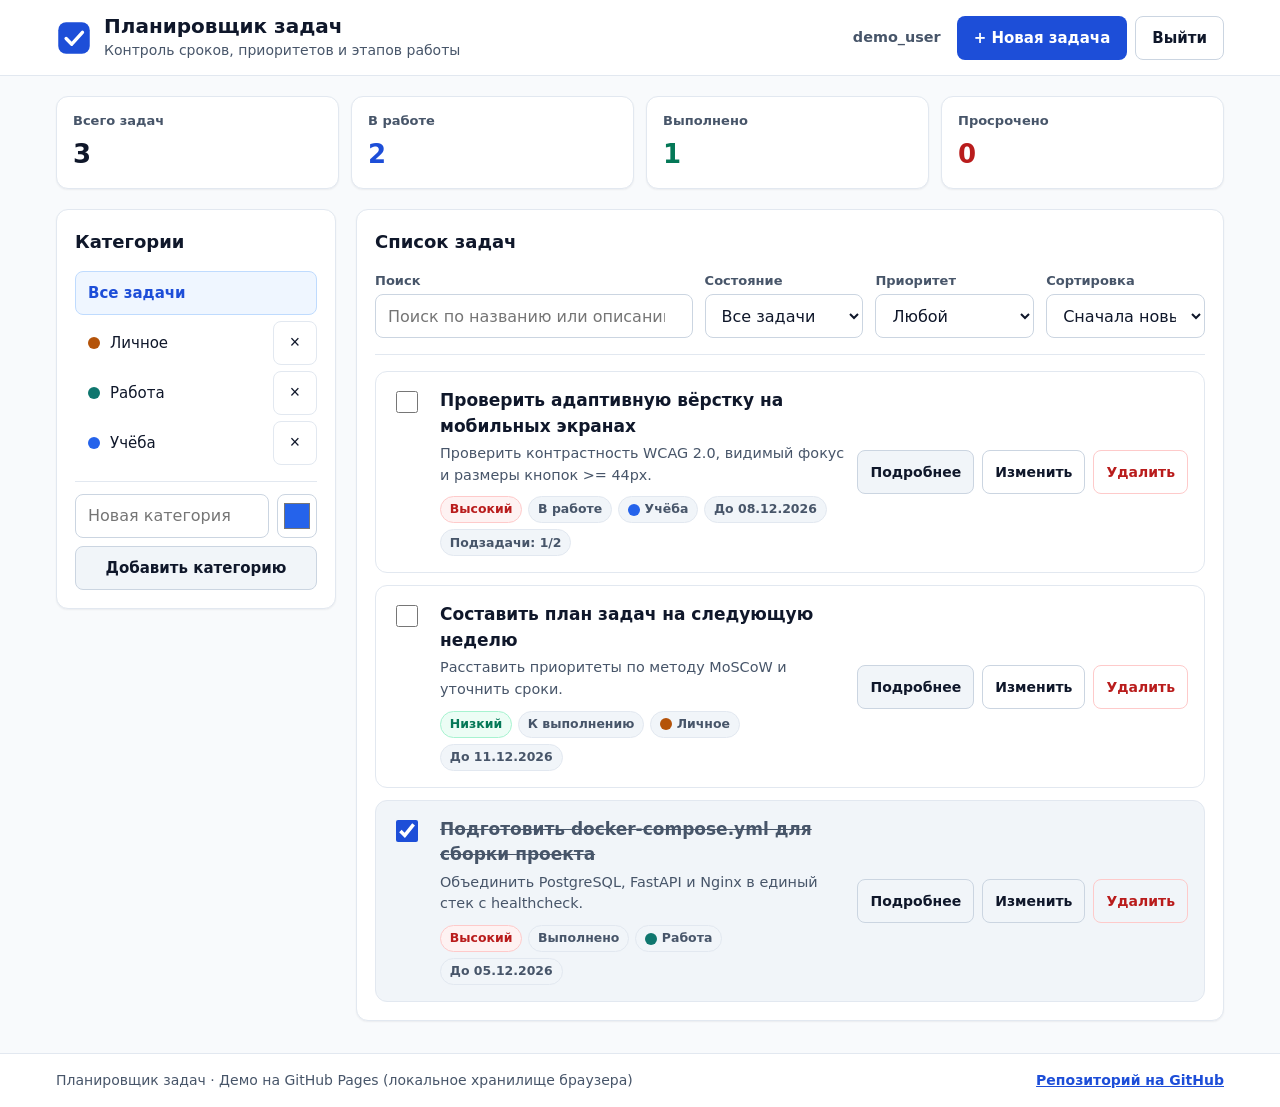
==== commit 23c7084c: "feat(frontend): add semantic responsive UI, Fetch API integration, PWA, and GitHub Pages demo" ====
--- a/docs/index.html
+++ b/docs/index.html
@@ -3,701 +3,198 @@
 <head>
   <meta charset="UTF-8">
   <meta name="viewport" content="width=device-width, initial-scale=1.0">
-  <meta name="description" content="Планировщик задач — спокойный контроль сроков, категорий, приоритетов и подзадач на компьютере и смартфоне">
-  <meta name="theme-color" content="#0b6a55">
-  <meta property="og:type" content="website">
-  <meta property="og:title" content="Планировщик задач — все дела дня в одном ясном фокусе">
-  <meta property="og:description" content="Сроки, приоритеты, категории и подзадачи без визуального шума. FastAPI, PostgreSQL 16, Docker Compose, WCAG 2.0 и PWA.">
-  <meta property="og:url" content="https://apelsinkos.github.io/task-planner/">
-  <meta property="og:image" content="https://apelsinkos.github.io/task-planner/icons/og-preview.png">
-  <meta name="twitter:card" content="summary_large_image">
+  <meta name="description" content="Веб-приложение для планирования и контроля личных и учебных задач">
+  <meta name="theme-color" content="#1d4ed8">
   <title>Планировщик задач</title>
   <link rel="icon" href="icons/favicon.svg" type="image/svg+xml">
   <link rel="manifest" href="manifest.webmanifest">
-  <link rel="preconnect" href="https://fonts.googleapis.com">
-  <link rel="preconnect" href="https://fonts.gstatic.com" crossorigin>
-  <link rel="stylesheet" href="https://fonts.googleapis.com/css2?family=Golos+Text:wght@400;500;600;700&family=Manrope:wght@600;700;800&display=swap">
-  <script>
-    (function () {
-      try {
-        var saved = localStorage.getItem("task_planner_theme");
-        var prefersDark = window.matchMedia && window.matchMedia("(prefers-color-scheme: dark)").matches;
-        var theme = saved === "dark" || saved === "light" ? saved : (prefersDark ? "dark" : "light");
-        if (theme === "dark") {
-          document.documentElement.setAttribute("data-theme", "dark");
-        }
-      } catch (_e) {}
-    })();
-  </script>
   <link rel="stylesheet" href="css/styles.css">
 </head>
 <body class="page">
   <a class="skip-link" href="#main-content">Перейти к основному содержимому</a>
 
-  <header class="topbar" id="topbar">
-    <div class="topbar__progress" aria-hidden="true">
-      <div class="topbar__progress-fill" id="scroll-progress-fill"></div>
-    </div>
-    <div class="container topbar__inner">
-      <a class="topbar__brand" href="#top" id="brand-link">
+  <header class="header">
+    <div class="container header__inner">
+      <div class="header__brand">
         <img
-          class="topbar__logo"
+          class="header__logo"
           src="icons/favicon.svg"
           alt="Логотип приложения Планировщик задач"
-          width="32"
-          height="32"
+          width="36"
+          height="36"
         >
-        <span class="topbar__wordmark">Планировщик<span class="topbar__wordmark-ext"> задач</span></span>
-      </a>
-
-      <nav class="topbar__anchors" id="topbar-anchors" aria-label="Разделы обзора">
-        <a class="topbar__link" href="#how-it-works">Сценарий</a>
-        <a class="topbar__link" href="#try-demo">Попробовать</a>
-        <a class="topbar__link" href="#features">Возможности</a>
+        <div>
+          <h1 class="header__title">Планировщик задач</h1>
+          <p class="header__subtitle">Контроль сроков, приоритетов и этапов работы</p>
+        </div>
+      </div>
+
+      <nav class="header__nav" aria-label="Действия пользователя" id="header-actions" hidden>
+        <span class="header__user" id="header-username"></span>
+        <button type="button" class="btn btn--primary" id="btn-open-create">+ Новая задача</button>
+        <button type="button" class="btn btn--ghost" id="btn-logout">Выйти</button>
       </nav>
-
-      <div class="topbar__controls">
-        <button
-          type="button"
-          class="icon-btn icon-btn--quiet"
-          id="btn-theme-toggle"
-          aria-label="Переключить цветовую тему"
-          title="Переключить тему"
-        >
-          <svg class="theme-icon theme-icon--sun" viewBox="0 0 24 24" width="19" height="19" fill="none" stroke="currentColor" stroke-width="1.8" stroke-linecap="round" stroke-linejoin="round" aria-hidden="true">
-            <circle cx="12" cy="12" r="4"/>
-            <path d="M12 2v2M12 20v2M4.93 4.93l1.41 1.41M17.66 17.66l1.41 1.41M2 12h2M20 12h2M6.34 17.66l-1.41 1.41M19.07 4.93l-1.41 1.41"/>
-          </svg>
-          <svg class="theme-icon theme-icon--moon" viewBox="0 0 24 24" width="19" height="19" fill="none" stroke="currentColor" stroke-width="1.8" stroke-linecap="round" stroke-linejoin="round" aria-hidden="true">
-            <path d="M21 12.79A9 9 0 1 1 11.21 3 7 7 0 0 0 21 12.79z"/>
-          </svg>
-        </button>
-
-        <nav class="topbar__guest" id="topbar-guest" aria-label="Вход в приложение">
-          <button type="button" class="btn btn--secondary btn--compact" id="btn-topbar-demo" hidden>
-            Открыть демо
-          </button>
-          <a class="btn btn--primary btn--compact" href="#auth-view" id="btn-topbar-signin">Войти</a>
-        </nav>
-
-        <nav class="topbar__user-nav" id="header-actions" aria-label="Действия пользователя" hidden>
-          <button type="button" class="btn btn--quiet btn--compact" id="btn-toggle-showcase">
-            Обзор
-          </button>
-          <span class="topbar__username" id="header-username"></span>
-          <button type="button" class="btn btn--primary btn--compact" id="btn-open-create" aria-keyshortcuts="N">
-            <svg viewBox="0 0 20 20" width="16" height="16" fill="none" stroke="currentColor" stroke-width="2" stroke-linecap="round" aria-hidden="true">
-              <path d="M10 4v12M4 10h12"/>
-            </svg>
-            <span>Новая задача</span>
-            <kbd class="btn__kbd" aria-hidden="true">N</kbd>
-          </button>
-          <button type="button" class="btn btn--ghost btn--compact" id="btn-logout">Выйти</button>
-        </nav>
-      </div>
     </div>
   </header>
 
   <main class="main" id="main-content">
-    <!-- Status & feedback notifications -->
     <div class="container">
+      <!-- Status banner for network/operation feedback -->
       <div class="alert alert--error" id="global-error" role="alert" aria-live="assertive" hidden>
         <p class="alert__text" id="global-error-text"></p>
-        <button type="button" class="btn btn--secondary btn--compact" id="btn-retry">Повторить</button>
-      </div>
-    </div>
-
-    <div class="toast" id="global-toast" role="status" aria-live="polite" hidden>
-      <span class="toast__dot" aria-hidden="true"></span>
-      <p class="toast__text" id="global-toast-text"></p>
-    </div>
-
-    <!-- ================================================================
-         VIEW 1: PRODUCT SHOWCASE + INTEGRATED AUTH (#landing-view)
-         ================================================================ -->
-    <div class="landing" id="landing-view">
-
-      <!-- Section 1: Hero Statement + Luminous Studio Stage -->
-      <section class="hero" id="top" aria-labelledby="hero-title">
-        <div class="container">
-          <div class="hero__intro">
-            <h1 class="hero__title" id="hero-title">
-              Все задачи дня — в одном ясном фокусе.
-            </h1>
-            <p class="hero__lead">
-              Сроки, приоритеты, категории и подзадачи без визуального шума —
-              одинаково удобно на компьютере и смартфоне.
+        <button type="button" class="btn btn--secondary btn--sm" id="btn-retry">Повторить</button>
+      </div>
+
+      <div class="alert alert--success" id="global-toast" role="status" aria-live="polite" hidden>
+        <p class="alert__text" id="global-toast-text"></p>
+      </div>
+
+      <!-- Authentication screen -->
+      <section class="auth-section" id="auth-view" aria-labelledby="auth-heading">
+        <div class="auth-card">
+          <div class="auth-card__intro">
+            <h2 class="auth-card__heading" id="auth-heading">Добро пожаловать</h2>
+            <p class="auth-card__lead">
+              Войдите в учётную запись или зарегистрируйтесь, чтобы сохранять задачи,
+              категории и прогресс выполнения на сервере.
             </p>
-            <div class="hero__actions">
-              <button type="button" class="btn btn--primary btn--lg" id="btn-hero-start">
-                Открыть планировщик
-              </button>
-              <a class="btn btn--secondary btn--lg" href="#how-it-works">Смотреть сценарий</a>
-            </div>
-          </div>
-
-          <!-- Signature Product Stage backed by bespoke studio renders -->
-          <div class="hero-stage" id="hero-stage" aria-hidden="true">
-            <img
-              class="hero-stage__bg hero-stage__bg--light"
-              src="images/hero-stage-light.webp"
-              alt=""
-              width="1440"
-              height="810"
-              fetchpriority="high"
+          </div>
+
+          <div class="auth-tabs" role="tablist" aria-label="Режим входа">
+            <button
+              type="button"
+              class="auth-tabs__btn auth-tabs__btn--active"
+              role="tab"
+              aria-selected="true"
+              aria-controls="login-form"
+              id="tab-login"
             >
-            <img
-              class="hero-stage__bg hero-stage__bg--dark"
-              src="images/hero-stage-dark.webp"
-              alt=""
-              width="1440"
-              height="810"
+              Вход
+            </button>
+            <button
+              type="button"
+              class="auth-tabs__btn"
+              role="tab"
+              aria-selected="false"
+              aria-controls="register-form"
+              id="tab-register"
             >
-
-            <div class="hero-window" id="hero-window">
-              <div class="hero-window__bar">
-                <div class="hero-window__meta">
-                  <span class="hero-window__date" id="hero-today-date">Четверг, 26 ноября</span>
-                  <span class="hero-window__sub">Фокус на сегодня</span>
-                </div>
-                <div class="hero-window__progress-wrap">
-                  <span class="hero-window__ratio">1 из 3 выполнено</span>
-                  <div class="hero-window__progress-track">
-                    <div class="hero-window__progress-fill"></div>
-                  </div>
-                </div>
+              Регистрация
+            </button>
+          </div>
+
+          <div class="alert alert--error" id="auth-error" role="alert" hidden>
+            <p class="alert__text" id="auth-error-text"></p>
+          </div>
+
+          <form class="form" id="login-form" novalidate>
+            <div class="form__group">
+              <label class="form__label" for="login-identifier">Логин или email</label>
+              <input
+                class="form__input"
+                type="text"
+                id="login-identifier"
+                name="login"
+                autocomplete="username"
+                placeholder="alex_kovalev или alex@example.com"
+                required
+              >
+            </div>
+            <div class="form__group">
+              <label class="form__label" for="login-password">Пароль</label>
+              <input
+                class="form__input"
+                type="password"
+                id="login-password"
+                name="password"
+                autocomplete="current-password"
+                placeholder="Введите пароль"
+                required
+              >
+            </div>
+            <button type="submit" class="btn btn--primary btn--full" id="btn-login-submit">
+              Войти в систему
+            </button>
+          </form>
+
+          <form class="form" id="register-form" hidden novalidate>
+            <div class="form__group">
+              <label class="form__label" for="reg-username">Имя пользователя</label>
+              <input
+                class="form__input"
+                type="text"
+                id="reg-username"
+                name="username"
+                autocomplete="username"
+                minlength="3"
+                maxlength="50"
+                placeholder="Минимум 3 символа"
+                required
+              >
+            </div>
+            <div class="form__group">
+              <label class="form__label" for="reg-email">Электронная почта</label>
+              <input
+                class="form__input"
+                type="email"
+                id="reg-email"
+                name="email"
+                autocomplete="email"
+                placeholder="name@example.com"
+                required
+              >
+            </div>
+            <div class="form__group">
+              <label class="form__label" for="reg-password">Пароль</label>
+              <input
+                class="form__input"
+                type="password"
+                id="reg-password"
+                name="password"
+                autocomplete="new-password"
+                minlength="6"
+                placeholder="Минимум 6 символов"
+                required
+              >
+            </div>
+            <button type="submit" class="btn btn--primary btn--full" id="btn-register-submit">
+              Создать аккаунт
+            </button>
+          </form>
+        </div>
+      </section>
+
+      <!-- Main application workspace -->
+      <section class="workspace" id="app-view" hidden aria-label="Рабочая область планировщика">
+        <!-- Stats summary -->
+        <section class="stats" aria-label="Сводная статистика задач">
+          <article class="stats__card">
+            <p class="stats__label">Всего задач</p>
+            <p class="stats__value" id="stat-total">0</p>
+          </article>
+          <article class="stats__card">
+            <p class="stats__label">В работе</p>
+            <p class="stats__value stats__value--accent" id="stat-active">0</p>
+          </article>
+          <article class="stats__card">
+            <p class="stats__label">Выполнено</p>
+            <p class="stats__value stats__value--success" id="stat-completed">0</p>
+          </article>
+          <article class="stats__card">
+            <p class="stats__label">Просрочено</p>
+            <p class="stats__value stats__value--danger" id="stat-overdue">0</p>
+          </article>
+        </section>
+
+        <div class="workspace__grid">
+          <!-- Sidebar: Categories -->
+          <aside class="sidebar" aria-labelledby="categories-heading">
+            <div class="panel">
+              <div class="panel__header">
+                <h2 class="panel__title" id="categories-heading">Категории</h2>
               </div>
 
-              <div class="hero-window__list">
-                <div class="hero-task hero-task--done">
-                  <span class="hero-task__check hero-task__check--checked">
-                    <svg viewBox="0 0 16 16" class="hero-task__check-svg">
-                      <path class="hero-task__check-path" pathLength="1" d="M3.2 8.4 L6.7 11.8 L13 4.6"/>
-                    </svg>
-                  </span>
-                  <div class="hero-task__content">
-                    <span class="hero-task__title">Спроектировать схему PostgreSQL в 3НФ</span>
-                  </div>
-                  <span class="hero-task__tag">
-                    <span class="hero-task__dot" style="background:#0f766e"></span>
-                    Бэкенд
-                  </span>
-                </div>
-
-                <div class="hero-task hero-task--focus">
-                  <span class="hero-task__bar hero-task__bar--high"></span>
-                  <span class="hero-task__check"></span>
-                  <div class="hero-task__content">
-                    <span class="hero-task__title">Проверить мобильную версию и доступность WCAG 2.0</span>
-                    <div class="hero-task__subline">
-                      <span class="hero-task__pill hero-task__pill--urgent">Сегодня, 18:00</span>
-                      <span class="hero-task__pill">Подзадачи 2/3</span>
-                    </div>
-                  </div>
-                  <span class="hero-task__tag">
-                    <span class="hero-task__dot" style="background:#7c3aed"></span>
-                    Практика
-                  </span>
-                </div>
-
-                <div class="hero-task">
-                  <span class="hero-task__bar hero-task__bar--med"></span>
-                  <span class="hero-task__check"></span>
-                  <div class="hero-task__content">
-                    <span class="hero-task__title">Подготовить 10 слайдов презентации к защите</span>
-                  </div>
-                  <span class="hero-task__tag">
-                    <span class="hero-task__dot" style="background:#2563eb"></span>
-                    Учёба
-                  </span>
-                </div>
-              </div>
-
-              <div class="hero-window__foot">
-                <div class="hero-stat">
-                  <span class="hero-stat__k">Всего</span>
-                  <strong class="hero-stat__v">3</strong>
-                </div>
-                <div class="hero-stat">
-                  <span class="hero-stat__k">В работе</span>
-                  <strong class="hero-stat__v hero-stat__v--accent">2</strong>
-                </div>
-                <div class="hero-stat">
-                  <span class="hero-stat__k">Готово</span>
-                  <strong class="hero-stat__v hero-stat__v--ok">1</strong>
-                </div>
-                <div class="hero-stat">
-                  <span class="hero-stat__k">Просрочено</span>
-                  <strong class="hero-stat__v">0</strong>
-                </div>
-              </div>
-            </div>
-          </div>
-        </div>
-      </section>
-
-      <!-- Section 2: Apple-Style Pinned Scroll Reel -->
-      <section class="reel" id="how-it-works" aria-labelledby="story-title">
-        <div class="container">
-          <div class="section-head section-head--center">
-            <h2 class="section-title" id="story-title">Как из списка складывается порядок</h2>
-            <p class="section-lead">
-              Прокрутите страницу или нажмите на любой этап — планировщик выстраивает
-              приоритеты, раскрывает подзадачи и собирает живую статистику дня.
-            </p>
-          </div>
-
-          <div class="reel__track" id="story-track">
-            <div class="reel__sticky">
-              <!-- Horizontal Apple-style chapter pill tabs -->
-              <div class="reel-tabs" role="group" aria-label="Этапы работы с задачами" id="story-steps-list">
-                <button
-                  type="button"
-                  class="reel-tab"
-                  data-step="0"
-                  data-jump-step="0"
-                  data-active="true"
-                  aria-current="step"
-                >
-                  <span class="reel-tab__num">01</span>
-                  <span class="reel-tab__label">Единый список</span>
-                  <span class="reel-tab__meter" aria-hidden="true"><span class="reel-tab__meter-fill"></span></span>
-                </button>
-
-                <button
-                  type="button"
-                  class="reel-tab"
-                  data-step="1"
-                  data-jump-step="1"
-                  data-active="false"
-                >
-                  <span class="reel-tab__num">02</span>
-                  <span class="reel-tab__label">Приоритеты и шаги</span>
-                  <span class="reel-tab__meter" aria-hidden="true"><span class="reel-tab__meter-fill"></span></span>
-                </button>
-
-                <button
-                  type="button"
-                  class="reel-tab"
-                  data-step="2"
-                  data-jump-step="2"
-                  data-active="false"
-                >
-                  <span class="reel-tab__num">03</span>
-                  <span class="reel-tab__label">Картина дня</span>
-                  <span class="reel-tab__meter" aria-hidden="true"><span class="reel-tab__meter-fill"></span></span>
-                </button>
-              </div>
-
-              <p class="reel__caption" id="story-phase-caption" aria-live="polite">
-                Задачи из заметок, чатов и почты выравниваются в один чистый список с категориями и сроками.
-              </p>
-
-              <!-- Pinned scrubbed architectural canvas -->
-              <div class="reel-stage" id="story-stage" aria-hidden="true">
-                <div class="reel-stage__chrome">
-                  <div class="reel-stage__dots">
-                    <span></span><span></span><span></span>
-                  </div>
-                  <span class="reel-stage__title">Мои задачи</span>
-                  <span class="reel-stage__chip" id="story-stage-chip">01 · Сбор</span>
-                </div>
-
-                <div class="reel-stage__canvas">
-                  <div class="stage-slip" data-slip="0">
-                    <span class="stage-slip__bar stage-slip__bar--low"></span>
-                    <span class="stage-slip__dot" style="background:#0f766e"></span>
-                    <span class="stage-slip__text">Обновить README и схему развёртывания</span>
-                    <span class="stage-slip__meta">Работа · Пт</span>
-                  </div>
-
-                  <div class="stage-slip stage-slip--featured" data-slip="1">
-                    <div class="stage-slip__top">
-                      <span class="stage-slip__bar stage-slip__bar--high"></span>
-                      <span class="stage-slip__dot" style="background:#7c3aed"></span>
-                      <span class="stage-slip__text">Подготовить отчёт и защиту практики</span>
-                      <span class="stage-slip__priority">Высокий</span>
-                    </div>
-
-                    <div class="stage-slip__expand" id="stage-featured-expand">
-                      <div class="stage-subtask" data-sub="0">
-                        <span class="stage-subtask__box">
-                          <svg viewBox="0 0 16 16"><path pathLength="1" d="M3 8.5 L6.5 12 L13 4.5"/></svg>
-                        </span>
-                        <span class="stage-subtask__title">Оформить разделы 1–4 по методическим указаниям</span>
-                      </div>
-                      <div class="stage-subtask" data-sub="1">
-                        <span class="stage-subtask__box">
-                          <svg viewBox="0 0 16 16"><path pathLength="1" d="M3 8.5 L6.5 12 L13 4.5"/></svg>
-                        </span>
-                        <span class="stage-subtask__title">Проверить мобильную версию и доступность</span>
-                      </div>
-                      <div class="stage-subtask" data-sub="2">
-                        <span class="stage-subtask__box">
-                          <svg viewBox="0 0 16 16"><path pathLength="1" d="M3 8.5 L6.5 12 L13 4.5"/></svg>
-                        </span>
-                        <span class="stage-subtask__title">Прогнать pytest и Docker healthcheck</span>
-                      </div>
-                      <div class="stage-progress">
-                        <div class="stage-progress__track">
-                          <div class="stage-progress__fill" id="stage-progress-fill"></div>
-                        </div>
-                        <span class="stage-progress__pct" id="stage-progress-pct">0%</span>
-                      </div>
-                    </div>
-                  </div>
-
-                  <div class="stage-slip" data-slip="2">
-                    <span class="stage-slip__bar stage-slip__bar--med"></span>
-                    <span class="stage-slip__dot" style="background:#2563eb"></span>
-                    <span class="stage-slip__text">Проверить бэкап PostgreSQL через pg_dump</span>
-                    <span class="stage-slip__meta">Учёба · Чт</span>
-                  </div>
-
-                  <div class="stage-slip" data-slip="3">
-                    <span class="stage-slip__bar stage-slip__bar--low"></span>
-                    <span class="stage-slip__dot" style="background:#b45309"></span>
-                    <span class="stage-slip__text">Составить план подготовки к зимней сессии</span>
-                    <span class="stage-slip__meta">Личное · Вс</span>
-                  </div>
-
-                  <!-- Phase 3 summary telemetry bar -->
-                  <div class="stage-summary" id="stage-summary">
-                    <div class="stage-summary__ring">
-                      <svg viewBox="0 0 56 56" width="52" height="52">
-                        <circle class="stage-summary__ring-bg" cx="28" cy="28" r="22"/>
-                        <circle class="stage-summary__ring-arc" id="stage-ring-arc" cx="28" cy="28" r="22" pathLength="1"/>
-                      </svg>
-                      <span class="stage-summary__ring-num">67%</span>
-                    </div>
-                    <div class="stage-summary__stats">
-                      <div class="stage-summary__cell">
-                        <span class="stage-summary__k">Всего</span>
-                        <strong class="stage-summary__v">6</strong>
-                      </div>
-                      <div class="stage-summary__cell">
-                        <span class="stage-summary__k">В работе</span>
-                        <strong class="stage-summary__v stage-summary__v--accent">2</strong>
-                      </div>
-                      <div class="stage-summary__cell">
-                        <span class="stage-summary__k">Готово</span>
-                        <strong class="stage-summary__v stage-summary__v--ok">4</strong>
-                      </div>
-                      <div class="stage-summary__cell">
-                        <span class="stage-summary__k">Просрочено</span>
-                        <strong class="stage-summary__v">0</strong>
-                      </div>
-                    </div>
-                  </div>
-                </div>
-              </div>
-            </div>
-          </div>
-        </div>
-      </section>
-
-      <!-- Section 3: Authentic Interactive Day-Focus Sandbox -->
-      <section class="sandbox" id="try-demo" aria-labelledby="sandbox-title">
-        <div class="container">
-          <div class="sandbox__grid">
-            <div class="sandbox__info">
-              <h2 class="section-title" id="sandbox-title">Попробуйте отметить задачи прямо здесь</h2>
-              <p class="section-lead">
-                Переключайте категории, закрывайте задачи и подзадачи — прогресс дня
-                пересчитывается без перезагрузки страницы.
-              </p>
-
-              <div class="sandbox-meter">
-                <div class="sandbox-meter__head">
-                  <span class="sandbox-meter__label">Прогресс примера</span>
-                  <strong class="sandbox-meter__pct" id="sandbox-pct">25%</strong>
-                </div>
-                <div class="sandbox-meter__track" aria-hidden="true">
-                  <div class="sandbox-meter__fill" id="sandbox-fill"></div>
-                </div>
-                <p class="sandbox-meter__meta" id="sandbox-summary">Выполнено 1 из 4 задач</p>
-                <p class="sandbox-meter__status" id="sandbox-status" role="status" aria-live="polite"></p>
-                <div class="sandbox-meter__actions">
-                  <button type="button" class="btn btn--primary btn--compact" id="btn-sandbox-open">
-                    Открыть планировщик
-                  </button>
-                  <button type="button" class="btn btn--secondary btn--compact" id="btn-sandbox-reset">
-                    Сбросить пример
-                  </button>
-                </div>
-              </div>
-            </div>
-
-            <div class="sandbox-board" id="sandbox-board" aria-label="Интерактивный пример списка задач">
-              <div class="sandbox-board__filters" role="group" aria-label="Фильтр примеров по категории" id="sandbox-filters">
-                <button type="button" class="sandbox-pill sandbox-pill--active" data-sandbox-cat="all" aria-pressed="true">Все</button>
-                <button type="button" class="sandbox-pill" data-sandbox-cat="Практика" aria-pressed="false">Практика</button>
-                <button type="button" class="sandbox-pill" data-sandbox-cat="Бэкенд" aria-pressed="false">Бэкенд</button>
-                <button type="button" class="sandbox-pill" data-sandbox-cat="Учёба" aria-pressed="false">Учёба</button>
-              </div>
-              <ul class="sandbox-list" id="sandbox-list"></ul>
-            </div>
-          </div>
-        </div>
-      </section>
-
-      <!-- Section 4: Quiet Capability Pillars -->
-      <section class="pillars" id="features" aria-labelledby="features-title">
-        <div class="container">
-          <div class="section-head">
-            <h2 class="section-title" id="features-title">Продумано для ежедневной работы</h2>
-          </div>
-          <div class="pillars__grid">
-            <article class="pillar">
-              <span class="pillar__icon" aria-hidden="true">
-                <svg viewBox="0 0 24 24" width="22" height="22" fill="none" stroke="currentColor" stroke-width="1.8" stroke-linecap="round" stroke-linejoin="round">
-                  <rect x="3" y="4" width="18" height="16" rx="3"/>
-                  <path d="M8 10h8M8 14h5"/>
-                </svg>
-              </span>
-              <h3 class="pillar__title">Категории, сроки и подзадачи</h3>
-              <p class="pillar__body">
-                Три уровня приоритета, цветовые метки, автоматическая подсветка просрочек
-                и пошаговый прогресс для крупных задач.
-              </p>
-            </article>
-
-            <article class="pillar">
-              <span class="pillar__icon" aria-hidden="true">
-                <svg viewBox="0 0 24 24" width="22" height="22" fill="none" stroke="currentColor" stroke-width="1.8" stroke-linecap="round" stroke-linejoin="round">
-                  <rect x="5" y="2" width="14" height="20" rx="3"/>
-                  <path d="M12 18h.01"/>
-                </svg>
-              </span>
-              <h3 class="pillar__title">Адаптивность и WCAG 2.0</h3>
-              <p class="pillar__body">
-                Светлая и тёмная темы, удобная мобильная версия от 390px, быстрые клавиши
-                <code>/</code> и <code>N</code>, контрастность и фокус с клавиатуры.
-              </p>
-            </article>
-
-            <article class="pillar">
-              <span class="pillar__icon" aria-hidden="true">
-                <svg viewBox="0 0 24 24" width="22" height="22" fill="none" stroke="currentColor" stroke-width="1.8" stroke-linecap="round" stroke-linejoin="round">
-                  <path d="M12 2L4 6v6c0 5.25 3.4 9.74 8 11 4.6-1.26 8-5.75 8-11V6l-8-4z"/>
-                  <path d="M9.5 12l1.8 1.8 3.7-3.8"/>
-                </svg>
-              </span>
-              <h3 class="pillar__title">Надёжный стек и PWA</h3>
-              <p class="pillar__body">
-                FastAPI, PostgreSQL 16 в третьей нормальной форме, защита JWT и bcrypt,
-                запуск через Docker Compose и кэш Service Worker.
-              </p>
-            </article>
-          </div>
-        </div>
-      </section>
-
-      <!-- Section 5: Integrated Visual Split Authentication -->
-      <section class="auth-section" id="auth-view" aria-labelledby="auth-heading">
-        <div class="container">
-          <div class="auth-shell">
-            <div class="auth-shell__visual">
-              <div class="auth-photo">
-                <img
-                  class="auth-photo__img"
-                  src="images/auth-visual.webp"
-                  alt="Минималистичная композиция рабочего стола: изумрудная стеклянная призма, матовый керамический лоток и алюминиевый цилиндр"
-                  width="960"
-                  height="960"
-                  decoding="async"
-                >
-              </div>
-              <div class="auth-shell__copy">
-                <h2 class="section-title auth-shell__title" id="auth-heading">Откройте свой планировщик</h2>
-                <p class="auth-shell__lead">
-                  Войдите в учётную запись или создайте новую за пару секунд — задачи,
-                  категории и подзадачи хранятся в PostgreSQL под вашим токеном JWT.
-                </p>
-                <div class="auth-shell__demo-wrap" id="auth-demo-wrap" hidden>
-                  <button type="button" class="btn btn--secondary" id="btn-auth-demo">
-                    Открыть демо без регистрации
-                  </button>
-                </div>
-              </div>
-            </div>
-
-            <div class="auth-card">
-              <div class="auth-card__head">
-                <h3 class="auth-card__title">Личный кабинет</h3>
-                <p class="auth-card__sub">Вход по логину или email · защита сессии JWT</p>
-              </div>
-              <div class="segmented" data-active-index="0" id="auth-segmented">
-                <span class="segmented__thumb" aria-hidden="true"></span>
-                <div class="segmented__tabs" role="tablist" aria-label="Режим входа">
-                  <button
-                    type="button"
-                    class="segmented__btn segmented__btn--active"
-                    role="tab"
-                    aria-selected="true"
-                    aria-controls="login-form"
-                    tabindex="0"
-                    id="tab-login"
-                  >
-                    Вход
-                  </button>
-                  <button
-                    type="button"
-                    class="segmented__btn"
-                    role="tab"
-                    aria-selected="false"
-                    aria-controls="register-form"
-                    tabindex="-1"
-                    id="tab-register"
-                  >
-                    Регистрация
-                  </button>
-                </div>
-              </div>
-
-              <div class="alert alert--error" id="auth-error" role="alert" hidden>
-                <p class="alert__text" id="auth-error-text"></p>
-              </div>
-
-              <form class="form" id="login-form" method="post" role="tabpanel" aria-labelledby="tab-login" novalidate>
-                <div class="form__group">
-                  <label class="form__label" for="login-identifier">Логин или email</label>
-                  <input
-                    class="form__input"
-                    type="text"
-                    id="login-identifier"
-                    name="login"
-                    autocomplete="username"
-                    placeholder="demo_user или demo@example.com"
-                    required
-                  >
-                </div>
-                <div class="form__group">
-                  <label class="form__label" for="login-password">Пароль</label>
-                  <input
-                    class="form__input"
-                    type="password"
-                    id="login-password"
-                    name="password"
-                    autocomplete="current-password"
-                    placeholder="Введите пароль"
-                    required
-                  >
-                </div>
-                <button type="submit" class="btn btn--primary btn--full" id="btn-login-submit">
-                  Войти в систему
-                </button>
-              </form>
-
-              <form class="form" id="register-form" method="post" role="tabpanel" aria-labelledby="tab-register" hidden novalidate>
-                <div class="form__group">
-                  <label class="form__label" for="reg-username">Имя пользователя</label>
-                  <input
-                    class="form__input"
-                    type="text"
-                    id="reg-username"
-                    name="username"
-                    autocomplete="username"
-                    minlength="3"
-                    maxlength="50"
-                    placeholder="Минимум 3 символа"
-                    required
-                  >
-                </div>
-                <div class="form__group">
-                  <label class="form__label" for="reg-email">Электронная почта</label>
-                  <input
-                    class="form__input"
-                    type="email"
-                    id="reg-email"
-                    name="email"
-                    autocomplete="email"
-                    maxlength="120"
-                    placeholder="name@example.com"
-                    required
-                  >
-                </div>
-                <div class="form__group">
-                  <label class="form__label" for="reg-password">Пароль</label>
-                  <input
-                    class="form__input"
-                    type="password"
-                    id="reg-password"
-                    name="password"
-                    autocomplete="new-password"
-                    minlength="6"
-                    placeholder="Минимум 6 символов"
-                    required
-                  >
-                </div>
-                <button type="submit" class="btn btn--primary btn--full" id="btn-register-submit">
-                  Создать аккаунт
-                </button>
-              </form>
-            </div>
-          </div>
-        </div>
-      </section>
-
-    </div>
-
-    <!-- ================================================================
-         VIEW 2: WORKSPACE (#app-view)
-         ================================================================ -->
-    <section class="workspace-wrap" id="app-view" hidden aria-label="Рабочая область планировщика">
-      <div class="container">
-        <div class="workspace-shell">
-          <!-- Desktop Sidebar -->
-          <aside class="ws-sidebar" aria-label="Навигация и категории">
-            <div class="ws-sidebar__section">
-              <p class="ws-sidebar__label">Представления</p>
-              <nav class="smart-nav" aria-label="Быстрые фильтры">
-                <button type="button" class="smart-nav__item smart-nav__item--active" data-smart="all" id="smart-all">
-                  <span class="smart-nav__left">
-                    <svg class="smart-nav__icon" viewBox="0 0 20 20" width="16" height="16" fill="none" stroke="currentColor" stroke-width="1.8" stroke-linecap="round" stroke-linejoin="round" aria-hidden="true">
-                      <rect x="3" y="4" width="14" height="12" rx="2.5"/>
-                      <path d="M7 8h6M7 12h4"/>
-                    </svg>
-                    <span>Все задачи</span>
-                  </span>
-                  <span class="smart-nav__count" id="nav-count-total">0</span>
-                </button>
-                <button type="button" class="smart-nav__item" data-smart="active" id="smart-active">
-                  <span class="smart-nav__left">
-                    <svg class="smart-nav__icon" viewBox="0 0 20 20" width="16" height="16" fill="none" stroke="currentColor" stroke-width="1.8" stroke-linecap="round" stroke-linejoin="round" aria-hidden="true">
-                      <circle cx="10" cy="10" r="6.5"/>
-                      <path d="M10 6.5v3.8l2.5 1.5"/>
-                    </svg>
-                    <span>В работе</span>
-                  </span>
-                  <span class="smart-nav__count" id="nav-count-active">0</span>
-                </button>
-                <button type="button" class="smart-nav__item" data-smart="completed" id="smart-completed">
-                  <span class="smart-nav__left">
-                    <svg class="smart-nav__icon" viewBox="0 0 20 20" width="16" height="16" fill="none" stroke="currentColor" stroke-width="1.8" stroke-linecap="round" stroke-linejoin="round" aria-hidden="true">
-                      <circle cx="10" cy="10" r="6.5"/>
-                      <path d="M7.2 10.2l2 2 3.8-4"/>
-                    </svg>
-                    <span>Выполнено</span>
-                  </span>
-                  <span class="smart-nav__count" id="nav-count-completed">0</span>
-                </button>
-                <button type="button" class="smart-nav__item smart-nav__item--danger" data-smart="overdue" id="smart-overdue">
-                  <span class="smart-nav__left">
-                    <svg class="smart-nav__icon" viewBox="0 0 20 20" width="16" height="16" fill="none" stroke="currentColor" stroke-width="1.8" stroke-linecap="round" stroke-linejoin="round" aria-hidden="true">
-                      <circle cx="10" cy="10" r="6.5"/>
-                      <path d="M10 6.8v3.6M10 13.2h.01"/>
-                    </svg>
-                    <span>Просрочено</span>
-                  </span>
-                  <span class="smart-nav__count" id="nav-count-overdue">0</span>
-                </button>
-              </nav>
-            </div>
-
-            <div class="ws-sidebar__section">
-              <p class="ws-sidebar__label" id="categories-heading">Категории</p>
-              <ul class="category-list" id="category-list" aria-labelledby="categories-heading"></ul>
+              <ul class="category-list" id="category-list" aria-label="Фильтр по категориям"></ul>
 
               <form class="category-form" id="category-form" aria-label="Добавить новую категорию">
                 <div class="category-form__row">
@@ -715,141 +212,57 @@
                     class="category-form__color"
                     type="color"
                     id="new-category-color"
-                    value="#0b6a55"
+                    value="#2563eb"
                     title="Выбрать цвет категории"
                   >
                 </div>
-                <button type="submit" class="btn btn--secondary btn--full btn--compact">Добавить категорию</button>
+                <button type="submit" class="btn btn--secondary btn--full">Добавить категорию</button>
               </form>
             </div>
           </aside>
 
-          <!-- Main Planner Surface -->
-          <div class="ws-main">
-            <div class="ws-main__top">
-              <div class="ws-header">
-                <div class="ws-header__titles">
-                  <p class="ws-header__date" id="ws-date"></p>
-                  <h1 class="ws-header__title" id="ws-greeting">Мои задачи</h1>
+          <!-- Main column: Filters & Tasks -->
+          <section class="tasks-area" aria-labelledby="tasks-heading">
+            <div class="panel">
+              <div class="panel__header panel__header--wrap">
+                <h2 class="panel__title" id="tasks-heading">Список задач</h2>
+                <button type="button" class="btn btn--primary tasks-area__mobile-add" id="btn-open-create-mobile">
+                  + Добавить задачу
+                </button>
+              </div>
+
+              <div class="toolbar" role="search" aria-label="Поиск и фильтрация задач">
+                <div class="toolbar__field toolbar__field--search">
+                  <label class="form__label form__label--sm" for="filter-search">Поиск</label>
+                  <input
+                    class="form__input"
+                    type="search"
+                    id="filter-search"
+                    placeholder="Поиск по названию или описанию..."
+                  >
                 </div>
-                <div class="ws-header__right">
-                  <div class="ws-progress-pill">
-                    <p class="ws-header__summary" id="ws-progress-label">0 из 0 выполнено</p>
-                    <div class="ws-progress" aria-hidden="true">
-                      <div class="ws-progress__fill" id="ws-progress-fill"></div>
-                    </div>
-                  </div>
-                  <button type="button" class="btn btn--primary ws-header__mobile-add" id="btn-open-create-mobile">
-                    <svg viewBox="0 0 20 20" width="16" height="16" fill="none" stroke="currentColor" stroke-width="2" stroke-linecap="round" aria-hidden="true">
-                      <path d="M10 4v12M4 10h12"/>
-                    </svg>
-                    <span>Задача</span>
-                  </button>
-                </div>
-              </div>
-            </div>
-
-            <!-- Interactive KPI strip -->
-            <section class="metrics" aria-label="Сводная статистика задач">
-              <button type="button" class="metrics__cell" data-metric-filter="all">
-                <span class="metrics__label">Всего</span>
-                <span class="metrics__value" id="stat-total">0</span>
-              </button>
-              <button type="button" class="metrics__cell" data-metric-filter="active">
-                <span class="metrics__label">В работе</span>
-                <span class="metrics__value metrics__value--accent" id="stat-active">0</span>
-              </button>
-              <button type="button" class="metrics__cell" data-metric-filter="completed">
-                <span class="metrics__label">Выполнено</span>
-                <span class="metrics__value metrics__value--ok" id="stat-completed">0</span>
-              </button>
-              <button type="button" class="metrics__cell" data-metric-filter="overdue">
-                <span class="metrics__label">Просрочено</span>
-                <span class="metrics__value metrics__value--danger" id="stat-overdue">0</span>
-              </button>
-            </section>
-
-            <!-- Mobile horizontal category strip -->
-            <section class="mobile-cats" aria-label="Категории на мобильном экране">
-              <div class="mobile-cats__strip" id="mobile-category-strip"></div>
-              <button
-                type="button"
-                class="mobile-cats__add-btn"
-                id="btn-mobile-cat-toggle"
-                aria-expanded="false"
-                aria-controls="mobile-cat-drawer"
-                aria-label="Управление категориями"
-                title="Добавить или удалить категорию"
-              >
-                +
-              </button>
-            </section>
-            <div class="mobile-cat-drawer" id="mobile-cat-drawer" hidden>
-              <form class="mobile-cat-drawer__form" id="mobile-category-form" aria-label="Создать категорию">
-                <label class="sr-only" for="mobile-category-name">Название категории</label>
-                <input
-                  class="form__input form__input--compact"
-                  type="text"
-                  id="mobile-category-name"
-                  maxlength="60"
-                  placeholder="Название категории"
-                  required
-                >
-                <label class="sr-only" for="mobile-category-color">Цвет категории</label>
-                <input
-                  class="category-form__color"
-                  type="color"
-                  id="mobile-category-color"
-                  value="#0b6a55"
-                  title="Цвет категории"
-                >
-                <button type="submit" class="btn btn--secondary btn--compact">Добавить</button>
-              </form>
-              <ul class="mobile-cat-drawer__list" id="mobile-category-manage-list" aria-label="Удаление категорий"></ul>
-            </div>
-
-            <!-- Search & Filters Toolbar -->
-            <div class="ws-toolbar" role="search" aria-label="Поиск и фильтрация задач">
-              <div class="ws-toolbar__search-wrap">
-                <label class="sr-only" for="filter-search">Поиск задач</label>
-                <svg class="ws-toolbar__search-icon" viewBox="0 0 20 20" width="18" height="18" fill="none" stroke="currentColor" stroke-width="1.8" stroke-linecap="round" stroke-linejoin="round" aria-hidden="true">
-                  <circle cx="9" cy="9" r="5.5"/>
-                  <path d="M13.5 13.5 L17 17"/>
-                </svg>
-                <input
-                  class="form__input ws-toolbar__search-input"
-                  type="search"
-                  id="filter-search"
-                  maxlength="100"
-                  placeholder="Поиск задач..."
-                  aria-keyshortcuts="/"
-                >
-                <kbd class="ws-toolbar__kbd" aria-hidden="true">/</kbd>
-              </div>
-
-              <div class="ws-toolbar__filters">
-                <div class="ws-toolbar__field">
-                  <label class="sr-only" for="filter-status">Состояние</label>
+
+                <div class="toolbar__field">
+                  <label class="form__label form__label--sm" for="filter-status">Состояние</label>
                   <select class="form__select" id="filter-status">
-                    <option value="all">Все статусы</option>
+                    <option value="all">Все задачи</option>
                     <option value="active">Активные</option>
                     <option value="completed">Выполненные</option>
-                    <option value="overdue">Просроченные</option>
                   </select>
                 </div>
 
-                <div class="ws-toolbar__field">
-                  <label class="sr-only" for="filter-priority">Приоритет</label>
+                <div class="toolbar__field">
+                  <label class="form__label form__label--sm" for="filter-priority">Приоритет</label>
                   <select class="form__select" id="filter-priority">
-                    <option value="">Приоритет</option>
+                    <option value="">Любой</option>
                     <option value="high">Высокий</option>
                     <option value="medium">Средний</option>
                     <option value="low">Низкий</option>
                   </select>
                 </div>
 
-                <div class="ws-toolbar__field">
-                  <label class="sr-only" for="filter-sort">Сортировка</label>
+                <div class="toolbar__field">
+                  <label class="form__label form__label--sm" for="filter-sort">Сортировка</label>
                   <select class="form__select" id="filter-sort">
                     <option value="created_at">Сначала новые</option>
                     <option value="due_date">По сроку</option>
@@ -857,49 +270,37 @@
                   </select>
                 </div>
               </div>
-            </div>
-
-            <!-- Active filter context heading -->
-            <div class="ws-list-head">
-              <h2 class="ws-list-head__title" id="tasks-heading">Все задачи</h2>
-              <button type="button" class="ws-list-head__reset" id="btn-reset-filters" hidden>
-                Сбросить фильтры
-              </button>
-            </div>
-
-            <!-- Loading skeleton state -->
-            <div class="skeleton-list" id="tasks-loading" aria-live="polite" hidden>
-              <span class="sr-only">Загрузка списка задач с сервера...</span>
-              <div class="skeleton-row" aria-hidden="true"></div>
-              <div class="skeleton-row" aria-hidden="true"></div>
-              <div class="skeleton-row" aria-hidden="true"></div>
-            </div>
-
-            <!-- Empty state -->
-            <div class="state-box" id="tasks-empty" hidden>
-              <p class="state-box__title" id="tasks-empty-title">Список задач пока пуст</p>
-              <p class="state-box__text" id="tasks-empty-text">
-                Добавьте первую задачу или измените параметры фильтрации.
-              </p>
-              <button type="button" class="btn btn--primary" id="btn-empty-create">
-                Создать задачу
-              </button>
-            </div>
-
-            <!-- Task rows -->
-            <ul class="task-rows" id="task-list" aria-label="Задачи пользователя"></ul>
-          </div>
-        </div>
-      </div>
-    </section>
+
+              <!-- Loading state -->
+              <div class="state-box" id="tasks-loading" aria-live="polite" hidden>
+                <div class="spinner" aria-hidden="true"></div>
+                <p class="state-box__text">Загрузка списка задач с сервера...</p>
+              </div>
+
+              <!-- Empty state -->
+              <div class="state-box" id="tasks-empty" hidden>
+                <p class="state-box__title">Задач пока нет</p>
+                <p class="state-box__text">
+                  Создайте первую задачу или измените параметры фильтрации.
+                </p>
+                <button type="button" class="btn btn--primary" id="btn-empty-create">
+                  + Создать задачу
+                </button>
+              </div>
+
+              <!-- Task cards list -->
+              <ul class="task-list" id="task-list" aria-label="Задачи пользователя"></ul>
+            </div>
+          </section>
+        </div>
+      </section>
+    </div>
   </main>
 
   <footer class="footer">
     <div class="container footer__inner">
-      <p class="footer__text">Планировщик задач — FastAPI, PostgreSQL и Docker Compose</p>
-      <a class="footer__link" href="/docs" target="_blank" rel="noopener noreferrer" id="footer-api-link">
-        Документация API (Swagger)
-      </a>
+      <p class="footer__text">Планировщик задач · Демо на GitHub Pages (локальное хранилище браузера)</p>
+      <a class="footer__link" href="https://github.com/APELSINKos/task-planner" target="_blank" rel="noopener noreferrer">Репозиторий на GitHub</a>
     </div>
   </footer>
 
@@ -909,82 +310,76 @@
     <div class="modal__dialog">
       <div class="modal__header">
         <h2 class="modal__title" id="task-modal-title">Новая задача</h2>
-        <button type="button" class="icon-btn icon-btn--quiet" data-close-modal="task-modal" aria-label="Закрыть окно">
-          <svg viewBox="0 0 20 20" width="18" height="18" fill="none" stroke="currentColor" stroke-width="1.8" stroke-linecap="round" aria-hidden="true">
-            <path d="M5 5l10 10M15 5L5 15"/>
-          </svg>
-        </button>
-      </div>
-
-      <div class="modal__body">
-        <div class="alert alert--error" id="task-form-error" role="alert" hidden>
-          <p class="alert__text" id="task-form-error-text"></p>
-        </div>
-
-        <form class="form" id="task-form" novalidate>
-          <input type="hidden" id="task-id">
-
+        <button type="button" class="icon-btn" data-close-modal="task-modal" aria-label="Закрыть окно">✕</button>
+      </div>
+
+      <div class="alert alert--error" id="task-form-error" role="alert" hidden>
+        <p class="alert__text" id="task-form-error-text"></p>
+      </div>
+
+      <form class="form" id="task-form" novalidate>
+        <input type="hidden" id="task-id">
+
+        <div class="form__group">
+          <label class="form__label" for="task-title">Название задачи *</label>
+          <input
+            class="form__input"
+            type="text"
+            id="task-title"
+            maxlength="200"
+            placeholder="Например: Подготовить презентацию к защите"
+            required
+          >
+        </div>
+
+        <div class="form__group">
+          <label class="form__label" for="task-description">Описание</label>
+          <textarea
+            class="form__textarea"
+            id="task-description"
+            rows="3"
+            maxlength="2000"
+            placeholder="Подробности, заметки, критерии готовности..."
+          ></textarea>
+        </div>
+
+        <div class="form__grid">
           <div class="form__group">
-            <label class="form__label" for="task-title">Название задачи *</label>
-            <input
-              class="form__input"
-              type="text"
-              id="task-title"
-              maxlength="200"
-              placeholder="Например: Подготовить презентацию к защите"
-              required
-            >
+            <label class="form__label" for="task-category">Категория</label>
+            <select class="form__select" id="task-category">
+              <option value="">Без категории</option>
+            </select>
           </div>
 
           <div class="form__group">
-            <label class="form__label" for="task-description">Описание</label>
-            <textarea
-              class="form__textarea"
-              id="task-description"
-              rows="3"
-              maxlength="2000"
-              placeholder="Подробности, заметки, критерии готовности..."
-            ></textarea>
-          </div>
-
-          <div class="form__grid">
-            <div class="form__group">
-              <label class="form__label" for="task-category">Категория</label>
-              <select class="form__select" id="task-category">
-                <option value="">Без категории</option>
-              </select>
-            </div>
-
-            <div class="form__group">
-              <label class="form__label" for="task-priority">Приоритет</label>
-              <select class="form__select" id="task-priority">
-                <option value="low">Низкий</option>
-                <option value="medium" selected>Средний</option>
-                <option value="high">Высокий</option>
-              </select>
-            </div>
-
-            <div class="form__group">
-              <label class="form__label" for="task-status">Статус</label>
-              <select class="form__select" id="task-status">
-                <option value="todo">К выполнению</option>
-                <option value="in_progress">В работе</option>
-                <option value="done">Выполнено</option>
-              </select>
-            </div>
-
-            <div class="form__group">
-              <label class="form__label" for="task-due-date">Срок выполнения</label>
-              <input class="form__input" type="date" id="task-due-date">
-            </div>
-          </div>
-
-          <div class="modal__footer">
-            <button type="button" class="btn btn--ghost" data-close-modal="task-modal">Отмена</button>
-            <button type="submit" class="btn btn--primary" id="btn-save-task">Сохранить</button>
-          </div>
-        </form>
-      </div>
+            <label class="form__label" for="task-priority">Приоритет</label>
+            <select class="form__select" id="task-priority">
+              <option value="low">Низкий</option>
+              <option value="medium" selected>Средний</option>
+              <option value="high">Высокий</option>
+            </select>
+          </div>
+
+          <div class="form__group">
+            <label class="form__label" for="task-status">Статус</label>
+            <select class="form__select" id="task-status">
+              <option value="todo">К выполнению</option>
+              <option value="in_progress">В работе</option>
+              <option value="done">Выполнено</option>
+            </select>
+          </div>
+
+          <div class="form__group">
+            <label class="form__label" for="task-due-date">Срок выполнения</label>
+            <input class="form__input" type="date" id="task-due-date">
+          </div>
+        </div>
+
+        <div class="modal__footer">
+          <button type="button" class="btn btn--ghost" data-close-modal="task-modal">Отмена</button>
+          <button type="submit" class="btn btn--primary" id="btn-save-task">Сохранить</button>
+        </div>
+      </form>
     </div>
   </div>
 
@@ -994,27 +389,16 @@
     <div class="modal__dialog">
       <div class="modal__header">
         <h2 class="modal__title" id="detail-modal-title">Детали задачи</h2>
-        <button type="button" class="icon-btn icon-btn--quiet" data-close-modal="detail-modal" aria-label="Закрыть окно">
-          <svg viewBox="0 0 20 20" width="18" height="18" fill="none" stroke="currentColor" stroke-width="1.8" stroke-linecap="round" aria-hidden="true">
-            <path d="M5 5l10 10M15 5L5 15"/>
-          </svg>
-        </button>
-      </div>
-
-      <div class="modal__body detail-body">
+        <button type="button" class="icon-btn" data-close-modal="detail-modal" aria-label="Закрыть окно">✕</button>
+      </div>
+
+      <div class="detail-body">
         <div class="detail-meta" id="detail-badges"></div>
         <p class="detail-description" id="detail-description"></p>
         <p class="detail-dates" id="detail-dates"></p>
 
         <section class="subtasks" aria-labelledby="subtasks-heading">
-          <div class="subtasks__head">
-            <h3 class="subtasks__heading" id="subtasks-heading">Подзадачи</h3>
-            <span class="subtasks__ratio" id="detail-subtasks-ratio"></span>
-          </div>
-          <div class="subtasks__bar" id="detail-subtasks-bar" hidden>
-            <div class="subtasks__bar-fill" id="detail-subtasks-bar-fill"></div>
-          </div>
-
+          <h3 class="subtasks__heading" id="subtasks-heading">Подзадачи</h3>
           <ul class="subtask-list" id="detail-subtask-list"></ul>
           <p class="subtasks__empty" id="detail-subtasks-empty" hidden>
             Подзадач пока нет. Разбейте задачу на небольшие шаги ниже.
@@ -1027,7 +411,7 @@
               type="text"
               id="new-subtask-title"
               maxlength="200"
-              placeholder="Новый шаг..."
+              placeholder="Добавить шаг выполнения..."
               required
             >
             <button type="submit" class="btn btn--secondary">Добавить</button>
@@ -1035,37 +419,14 @@
         </section>
       </div>
 
-      <div class="modal__footer modal__footer--sticky">
+      <div class="modal__footer">
         <button type="button" class="btn btn--secondary" id="btn-detail-toggle">Отметить выполненной</button>
         <button type="button" class="btn btn--primary" id="btn-detail-edit">Редактировать</button>
       </div>
     </div>
   </div>
 
-  <!-- Modal: Accessible Confirmation Dialog -->
-  <div class="modal" id="confirm-modal" role="dialog" aria-modal="true" aria-labelledby="confirm-modal-title" hidden>
-    <div class="modal__backdrop" data-close-modal="confirm-modal"></div>
-    <div class="modal__dialog modal__dialog--narrow">
-      <div class="modal__header">
-        <h2 class="modal__title" id="confirm-modal-title">Подтвердите действие</h2>
-        <button type="button" class="icon-btn icon-btn--quiet" data-close-modal="confirm-modal" aria-label="Закрыть окно">
-          <svg viewBox="0 0 20 20" width="18" height="18" fill="none" stroke="currentColor" stroke-width="1.8" stroke-linecap="round" aria-hidden="true">
-            <path d="M5 5l10 10M15 5L5 15"/>
-          </svg>
-        </button>
-      </div>
-      <div class="modal__body">
-        <p class="confirm-text" id="confirm-modal-text"></p>
-      </div>
-      <div class="modal__footer">
-        <button type="button" class="btn btn--ghost" id="btn-confirm-cancel">Отмена</button>
-        <button type="button" class="btn btn--danger" id="btn-confirm-accept">Удалить</button>
-      </div>
-    </div>
-  </div>
-
   <script src="js/api.js"></script>
-  <script src="js/motion.js"></script>
   <script src="js/app.js"></script>
 </body>
 </html>
--- a/docs/css/styles.css
+++ b/docs/css/styles.css
@@ -1,117 +1,28 @@
-/*
- * Task Planner — Alpine Clarity Design System
- * Mobile-first CSS3, BEM methodology, WCAG 2.0 AA+, Light & Dark themes,
- * concentric surface geometry, bespoke studio visuals, and scoped motion primitives.
- */
+/* Mobile-first responsive stylesheet following BEM methodology and WCAG 2.0 AA */
 
 :root {
-  /* Light palette: sunlit mineral stone, matte porcelain surfaces, deep alpine spruce */
-  --bg: #f5f7f6;
-  --surface: #ffffff;
-  --surface-2: #edf2ef;
-  --surface-hover: #e4ece7;
-  --surface-glass: rgba(255, 255, 255, 0.82);
-
-  --text: #111a17;
-  --text-secondary: #3f4f49;
-  --text-muted: #50615a;
-
-  --border: rgba(17, 26, 23, 0.09);
-  --border-strong: rgba(17, 26, 23, 0.17);
-
-  --accent: #0b6a55;
-  --accent-hover: #085443;
-  --accent-soft: #e3f4ee;
-  --accent-border: rgba(11, 106, 85, 0.26);
-  --on-accent: #ffffff;
-
-  --danger: #b42318;
-  --danger-btn-bg: #b42318;
-  --danger-soft: #fef2f2;
-  --danger-border: #f7c7c4;
-  --overdue-bg: #b42318;
-  --overdue-ink: #ffffff;
-
-  --ok: #126b3f;
-  --ok-soft: #eaf9f0;
-  --ok-border: #b5e4c9;
-
-  --warn: #8a4308;
-  --warn-soft: #fef8e7;
-  --warn-border: #f2d487;
-
-  --topbar-bg: rgba(245, 247, 246, 0.82);
-  --scrim: rgba(11, 18, 15, 0.44);
-  --img-outline: rgba(0, 0, 0, 0.09);
-
-  --shadow-xs: 0 1px 2px rgba(17, 26, 23, 0.05);
-  --shadow-sm: 0 1px 2px rgba(17, 26, 23, 0.04), 0 8px 20px -12px rgba(17, 26, 23, 0.14);
-  --shadow-md: 0 1px 2px rgba(17, 26, 23, 0.05), 0 18px 42px -22px rgba(17, 26, 23, 0.22);
-  --shadow-stage: 0 2px 6px rgba(17, 26, 23, 0.06), 0 28px 64px -26px rgba(11, 42, 34, 0.24);
-  --shadow-modal: 0 28px 72px -18px rgba(17, 26, 23, 0.34);
-
-  --font-display: "Manrope", -apple-system, BlinkMacSystemFont, "Segoe UI", system-ui, sans-serif;
-  --font-sans: "Golos Text", -apple-system, BlinkMacSystemFont, "Segoe UI", system-ui, sans-serif;
-
-  --ease-soft: cubic-bezier(0.22, 1, 0.36, 1);
-  --ease-snappy: cubic-bezier(0.2, 0.8, 0.2, 1);
-
-  --radius-xs: 0.5rem;
-  --radius-sm: 0.625rem;
-  --radius-md: 0.875rem;
-  --radius-lg: 1.25rem;
-  --radius-xl: 1.625rem;
-  --radius-pill: 999px;
-
-  color-scheme: light;
-}
-
-[data-theme="dark"] {
-  --bg: #0c100f;
-  --surface: #131917;
-  --surface-2: #1a2320;
-  --surface-hover: #212c28;
-  --surface-glass: rgba(19, 25, 23, 0.80);
-
-  --text: #eff4f1;
-  --text-secondary: #a8b7b0;
-  --text-muted: #98aaa2;
-
-  --border: rgba(239, 244, 241, 0.10);
-  --border-strong: rgba(239, 244, 241, 0.18);
-
-  --accent: #3fd4aa;
-  --accent-hover: #5fe0bc;
-  --accent-soft: rgba(63, 212, 170, 0.14);
-  --accent-border: rgba(63, 212, 170, 0.34);
-  --on-accent: #071913;
-
-  --danger: #ff857d;
-  --danger-btn-bg: #b91c1c;
-  --danger-soft: rgba(239, 98, 90, 0.15);
-  --danger-border: rgba(255, 133, 125, 0.36);
-  --overdue-bg: #b42318;
-  --overdue-ink: #ffffff;
-
-  --ok: #55d999;
-  --ok-soft: rgba(85, 217, 153, 0.14);
-  --ok-border: rgba(85, 217, 153, 0.32);
-
-  --warn: #f7be59;
-  --warn-soft: rgba(247, 190, 89, 0.14);
-  --warn-border: rgba(247, 190, 89, 0.34);
-
-  --topbar-bg: rgba(12, 16, 15, 0.82);
-  --scrim: rgba(4, 7, 6, 0.72);
-  --img-outline: rgba(255, 255, 255, 0.11);
-
-  --shadow-xs: 0 1px 2px rgba(0, 0, 0, 0.32);
-  --shadow-sm: 0 1px 2px rgba(0, 0, 0, 0.34), 0 12px 28px -14px rgba(0, 0, 0, 0.62);
-  --shadow-md: 0 1px 2px rgba(0, 0, 0, 0.38), 0 22px 48px -22px rgba(0, 0, 0, 0.74);
-  --shadow-stage: 0 2px 8px rgba(0, 0, 0, 0.44), 0 32px 72px -24px rgba(0, 0, 0, 0.86);
-  --shadow-modal: 0 32px 80px -18px rgba(0, 0, 0, 0.88);
-
-  color-scheme: dark;
+  --color-bg: #f8fafc;
+  --color-surface: #ffffff;
+  --color-surface-subtle: #f1f5f9;
+  --color-border: #cbd5e1;
+  --color-border-light: #e2e8f0;
+  --color-text: #0f172a;
+  --color-text-muted: #475569;
+  --color-primary: #1d4ed8;
+  --color-primary-hover: #1e40af;
+  --color-primary-soft: #eff6ff;
+  --color-success: #047857;
+  --color-success-bg: #ecfdf5;
+  --color-warning: #92400e;
+  --color-warning-bg: #fffbeb;
+  --color-danger: #b91c1c;
+  --color-danger-bg: #fef2f2;
+  --radius-sm: 0.5rem;
+  --radius-md: 0.75rem;
+  --radius-lg: 1rem;
+  --shadow-sm: 0 1px 2px rgba(15, 23, 42, 0.06);
+  --shadow-md: 0 8px 24px rgba(15, 23, 42, 0.12);
+  --font-sans: "Inter", "Segoe UI", system-ui, -apple-system, sans-serif;
 }
 
 *,
@@ -122,9 +33,6 @@
 
 html {
   font-size: 16px;
-  scroll-behavior: smooth;
-  -webkit-font-smoothing: antialiased;
-  -moz-osx-font-smoothing: grayscale;
 }
 
 body.page {
@@ -133,28 +41,13 @@
   display: flex;
   flex-direction: column;
   font-family: var(--font-sans);
-  line-height: 1.55;
-  color: var(--text);
-  background-color: var(--bg);
-  overflow-x: clip;
-}
-
-::selection {
-  background-color: var(--accent-soft);
-  color: var(--text);
+  line-height: 1.5;
+  color: var(--color-text);
+  background-color: var(--color-bg);
 }
 
 [hidden] {
   display: none !important;
-}
-
-code {
-  font-family: ui-monospace, SFMono-Regular, Menlo, Consolas, monospace;
-  font-size: 0.875em;
-  padding: 0.1rem 0.35rem;
-  border-radius: 5px;
-  background: var(--surface-2);
-  border: 1px solid var(--border);
 }
 
 /* Accessibility helpers */
@@ -173,11 +66,11 @@
 .skip-link {
   position: absolute;
   left: -9999px;
-  top: 0.75rem;
+  top: 0.5rem;
   z-index: 1000;
   padding: 0.75rem 1rem;
-  background: var(--accent);
-  color: var(--on-accent);
+  background: var(--color-primary);
+  color: #ffffff;
   border-radius: var(--radius-sm);
   text-decoration: none;
   font-weight: 600;
@@ -187,3378 +80,834 @@
   left: 0.75rem;
 }
 
+/* WCAG 2.4.7 visible keyboard focus */
 :focus-visible {
-  outline: 3px solid var(--accent);
+  outline: 3px solid var(--color-primary);
   outline-offset: 2px;
 }
 
 .container {
   width: 100%;
-  max-width: 1180px;
+  max-width: 1200px;
   margin: 0 auto;
   padding: 0 1rem;
 }
 
-@media (min-width: 640px) {
-  .container {
-    padding: 0 1.5rem;
-  }
-}
-
-/* ============================================================================
-   TOPBAR
-   ============================================================================ */
-.topbar {
+/* Header */
+.header {
+  background: var(--color-surface);
+  border-bottom: 1px solid var(--color-border-light);
   position: sticky;
   top: 0;
-  z-index: 40;
-  background: var(--topbar-bg);
-  backdrop-filter: blur(18px) saturate(1.4);
-  -webkit-backdrop-filter: blur(18px) saturate(1.4);
-  border-bottom: 1px solid var(--border);
-}
-
-.topbar__progress {
-  position: absolute;
-  left: 0;
-  right: 0;
-  bottom: -1px;
-  height: 2px;
-  pointer-events: none;
-  overflow: hidden;
-}
-
-.topbar__progress-fill {
-  height: 100%;
-  width: 100%;
-  background: var(--accent);
-  transform-origin: left center;
-  transform: scaleX(0);
-}
-
-.topbar__inner {
-  display: flex;
-  align-items: center;
-  justify-content: space-between;
+  z-index: 20;
+}
+
+.header__inner {
+  display: flex;
+  flex-direction: column;
+  gap: 0.75rem;
+  padding-top: 0.875rem;
+  padding-bottom: 0.875rem;
+}
+
+.header__brand {
+  display: flex;
+  align-items: center;
+  gap: 0.75rem;
+}
+
+.header__logo {
+  flex-shrink: 0;
+  border-radius: 0.5rem;
+}
+
+.header__title {
+  margin: 0;
+  font-size: 1.25rem;
+  font-weight: 700;
+  line-height: 1.2;
+}
+
+.header__subtitle {
+  margin: 0.125rem 0 0;
+  font-size: 0.875rem;
+  color: var(--color-text-muted);
+}
+
+.header__nav {
+  display: flex;
+  align-items: center;
+  flex-wrap: wrap;
   gap: 0.5rem;
-  min-height: 64px;
-  padding-top: 0.5rem;
-  padding-bottom: 0.5rem;
-}
-
-.topbar__brand {
-  display: inline-flex;
-  align-items: center;
-  gap: 0.6rem;
-  min-width: 0;
-  min-height: 44px;
-  color: var(--text);
-  text-decoration: none;
-  flex: 0 1 auto;
-}
-
-.topbar__logo {
-  flex-shrink: 0;
-  border-radius: 9px;
-  outline: 1px solid var(--img-outline);
-  outline-offset: -1px;
-}
-
-.topbar__wordmark {
-  font-family: var(--font-display);
-  font-size: 1rem;
-  font-weight: 700;
-  letter-spacing: -0.02em;
-  white-space: nowrap;
-  overflow: hidden;
-  text-overflow: ellipsis;
-}
-
-.topbar__wordmark-ext {
-  display: none;
-}
-
-@media (min-width: 440px) {
-  .topbar__wordmark-ext {
-    display: inline;
-  }
-}
-
-.topbar__anchors {
-  display: none;
-  align-items: center;
-  gap: 0.25rem;
-}
-
-.topbar__link {
-  display: inline-flex;
-  align-items: center;
-  min-height: 44px;
-  padding: 0 0.875rem;
-  color: var(--text-secondary);
-  text-decoration: none;
+}
+
+.header__user {
   font-size: 0.9rem;
-  font-weight: 500;
-  border-radius: var(--radius-pill);
-  transition-property: color, background-color;
-  transition-duration: 150ms;
-  transition-timing-function: ease-out;
-}
-
-.topbar__link:hover {
-  color: var(--text);
-  background: var(--surface-2);
-}
-
-.topbar__controls {
-  display: flex;
-  align-items: center;
-  gap: 0.35rem;
-  flex-shrink: 0;
-}
-
-.topbar__guest,
-.topbar__user-nav {
-  display: flex;
-  align-items: center;
-  gap: 0.35rem;
-  flex-wrap: nowrap;
-}
-
-/* On narrow phones the hero already displays the primary demo CTA; keep topbar wordmark unclipped */
-#btn-topbar-demo {
-  display: none;
-}
-
-@media (min-width: 520px) {
-  #btn-topbar-demo {
-    display: inline-flex;
-  }
-}
-
-@media (max-width: 479px) {
-  .topbar__wordmark {
-    font-size: 0.92rem;
-  }
-
-  .topbar__controls .btn--compact {
-    padding: 0.45rem 0.72rem;
-    font-size: 0.84rem;
-  }
-}
-
-/* On narrow phones the workspace header displays the primary '+ Задача' button */
-#btn-open-create {
-  display: none;
-}
-
-.topbar__username {
-  display: none;
-  font-size: 0.875rem;
   font-weight: 600;
-  color: var(--text-secondary);
-  padding: 0 0.45rem;
-  max-width: 140px;
-  overflow: hidden;
-  text-overflow: ellipsis;
-  white-space: nowrap;
-}
-
-/* Theme icon cross-fade */
-.theme-icon {
-  position: absolute;
-  transition-property: opacity, transform;
-  transition-duration: 220ms;
-  transition-timing-function: var(--ease-soft);
-}
-
-.theme-icon--sun {
-  opacity: 0;
-  transform: scale(0.72) rotate(-28deg);
-}
-
-.theme-icon--moon {
-  opacity: 1;
-  transform: scale(1) rotate(0deg);
-}
-
-[data-theme="dark"] .theme-icon--sun {
-  opacity: 1;
-  transform: scale(1) rotate(0deg);
-}
-
-[data-theme="dark"] .theme-icon--moon {
-  opacity: 0;
-  transform: scale(0.72) rotate(28deg);
-}
-
-/* ============================================================================
-   BUTTONS & CONTROLS (>= 44px hit areas, tactile press, scoped transitions)
-   ============================================================================ */
+  color: var(--color-text-muted);
+  margin-right: auto;
+}
+
+/* Main */
+.main {
+  flex: 1;
+  padding: 1.25rem 0 2rem;
+}
+
+/* Buttons — minimum 44px height for mobile touch targets */
 .btn {
   display: inline-flex;
   align-items: center;
   justify-content: center;
-  gap: 0.45rem;
+  gap: 0.375rem;
   min-height: 44px;
-  padding: 0.625rem 1.2rem;
+  padding: 0.625rem 1rem;
   font-family: inherit;
   font-size: 0.9375rem;
   font-weight: 600;
-  line-height: 1.2;
-  text-decoration: none;
   border-radius: var(--radius-sm);
   border: 1px solid transparent;
   cursor: pointer;
-  white-space: nowrap;
-  transition-property: background-color, border-color, color, transform, box-shadow;
-  transition-duration: 150ms;
-  transition-timing-function: ease-out;
-}
-
-.btn:active:not(:disabled) {
-  transform: scale(0.97);
-}
-
-.btn:disabled {
-  opacity: 0.55;
-  cursor: not-allowed;
+  transition: background-color 0.15s ease, border-color 0.15s ease, color 0.15s ease;
 }
 
 .btn--primary {
-  background-color: var(--accent);
-  color: var(--on-accent);
-  box-shadow: 0 1px 2px rgba(11, 106, 85, 0.22);
-}
-
-.btn--primary:hover:not(:disabled) {
-  background-color: var(--accent-hover);
-}
-
-.btn__kbd {
-  display: none;
-  margin-left: 0.15rem;
-  padding: 0.05rem 0.35rem;
-  border: 1px solid color-mix(in srgb, currentColor 34%, transparent);
-  border-radius: 5px;
-  font-family: inherit;
-  font-size: 0.72rem;
-  font-weight: 600;
-  line-height: 1.3;
-  background: color-mix(in srgb, currentColor 12%, transparent);
-}
-
-@media (min-width: 768px) {
-  .btn__kbd {
-    display: inline-flex;
-    align-items: center;
-    justify-content: center;
-  }
+  background-color: var(--color-primary);
+  color: #ffffff;
+}
+
+.btn--primary:hover {
+  background-color: var(--color-primary-hover);
 }
 
 .btn--secondary {
-  background-color: var(--surface);
-  color: var(--text);
-  border-color: var(--border-strong);
-  box-shadow: var(--shadow-xs);
-}
-
-.btn--secondary:hover:not(:disabled) {
-  background-color: var(--surface-2);
+  background-color: var(--color-surface-subtle);
+  color: var(--color-text);
+  border-color: var(--color-border);
+}
+
+.btn--secondary:hover {
+  background-color: #e2e8f0;
 }
 
 .btn--ghost {
   background-color: transparent;
-  color: var(--text-secondary);
-  border-color: var(--border-strong);
-}
-
-.btn--ghost:hover:not(:disabled) {
-  background-color: var(--surface-2);
-  color: var(--text);
-}
-
-.btn--quiet {
-  background-color: transparent;
-  color: var(--text-secondary);
-  border-color: transparent;
-}
-
-.btn--quiet:hover:not(:disabled) {
-  background-color: var(--surface-2);
-  color: var(--text);
-}
-
-.btn--danger {
-  background-color: var(--danger-btn-bg);
-  color: #ffffff;
-}
-
-.btn--danger:hover:not(:disabled) {
-  filter: brightness(0.92);
+  color: var(--color-text);
+  border-color: var(--color-border);
+}
+
+.btn--ghost:hover {
+  background-color: var(--color-surface-subtle);
 }
 
 .btn--danger-ghost {
   background-color: transparent;
-  color: var(--text-secondary);
-  border-color: transparent;
-}
-
-.btn--danger-ghost:hover:not(:disabled) {
-  background-color: var(--danger-soft);
-  color: var(--danger);
-  border-color: var(--danger-border);
-}
-
-.btn--lg {
-  min-height: 50px;
-  padding: 0.78rem 1.55rem;
-  font-size: 0.975rem;
-  border-radius: var(--radius-pill);
-}
-
-.btn--compact {
-  min-height: 44px;
-  padding: 0.5rem 0.9rem;
-  font-size: 0.875rem;
-}
-
-.btn--full {
-  width: 100%;
-}
-
-.icon-btn {
-  position: relative;
-  display: inline-flex;
-  align-items: center;
-  justify-content: center;
-  width: 44px;
-  height: 44px;
-  padding: 0;
-  border-radius: var(--radius-sm);
-  border: 1px solid var(--border-strong);
-  background: var(--surface);
-  color: var(--text-secondary);
-  font-size: 1.25rem;
-  line-height: 1;
-  cursor: pointer;
-  flex-shrink: 0;
-  transition-property: background-color, border-color, color, transform;
-  transition-duration: 150ms;
-  transition-timing-function: ease-out;
-}
-
-.icon-btn:hover {
-  background: var(--surface-2);
-  color: var(--text);
-}
-
-.icon-btn:active {
-  transform: scale(0.95);
-}
-
-.icon-btn--quiet {
-  border-color: transparent;
-  background: transparent;
-}
-
-.icon-btn--quiet:hover {
-  background: var(--surface-2);
-  border-color: var(--border);
-}
-
-/* ============================================================================
-   ALERTS & TOAST
-   ============================================================================ */
-.alert {
-  display: flex;
-  align-items: center;
-  justify-content: space-between;
-  gap: 0.75rem;
-  flex-wrap: wrap;
-  padding: 0.875rem 1rem;
-  margin-top: 1rem;
-  border-radius: var(--radius-md);
-  border: 1px solid var(--danger-border);
-  background-color: var(--danger-soft);
-  color: var(--danger);
-}
-
-.alert__text {
-  margin: 0;
-  font-size: 0.9375rem;
-  font-weight: 500;
-  text-wrap: pretty;
-}
-
-.toast {
-  position: fixed;
-  right: 1rem;
-  bottom: 1rem;
-  z-index: 60;
-  display: inline-flex;
-  align-items: center;
-  gap: 0.625rem;
-  max-width: min(360px, calc(100vw - 2rem));
-  padding: 0.85rem 1.15rem;
-  border-radius: var(--radius-md);
-  background: var(--text);
-  color: var(--bg);
-  box-shadow: var(--shadow-md);
-  animation: toast-in 220ms var(--ease-soft) both;
-}
-
-.toast__dot {
-  width: 8px;
-  height: 8px;
-  border-radius: 50%;
-  background: var(--ok);
-  flex-shrink: 0;
-}
-
-.toast__text {
-  margin: 0;
-  font-size: 0.9rem;
-  font-weight: 500;
-}
-
-@keyframes toast-in {
-  from {
-    opacity: 0;
-    transform: translate3d(0, 10px, 0);
-  }
-  to {
-    opacity: 1;
-    transform: translate3d(0, 0, 0);
-  }
-}
-
-/* ============================================================================
-   SHARED SECTION TYPOGRAPHY
-   ============================================================================ */
-.main {
-  flex: 1;
-}
-
-.section-head {
-  margin-bottom: 1.75rem;
-}
-
-.section-head--center {
-  text-align: center;
-  max-width: 44rem;
-  margin-left: auto;
-  margin-right: auto;
-}
-
-.section-title {
-  margin: 0;
-  font-family: var(--font-display);
-  font-size: clamp(1.75rem, 1.35rem + 1.6vw, 2.6rem);
-  font-weight: 700;
-  line-height: 1.12;
-  letter-spacing: -0.028em;
-  color: var(--text);
-  text-wrap: balance;
-}
-
-.section-lead {
-  margin: 0.85rem 0 0;
-  font-size: clamp(0.98rem, 0.93rem + 0.25vw, 1.08rem);
-  line-height: 1.6;
-  color: var(--text-secondary);
-  text-wrap: pretty;
-}
-
-/* ============================================================================
-   LANDING SECTION 1: HERO + BESPOKE STUDIO STAGE
-   ============================================================================ */
-.hero {
-  padding: 2.25rem 0 2.25rem;
-}
-
-@media (min-width: 768px) {
-  .hero {
-    padding: 2.75rem 0 3.25rem;
-  }
-}
-
-.hero__intro {
-  max-width: 48rem;
-  margin: 0 auto;
-  text-align: center;
-}
-
-.hero__title {
-  margin: 0;
-  font-family: var(--font-display);
-  font-size: clamp(2.15rem, 1.35rem + 3.1vw, 3.55rem);
-  font-weight: 800;
-  line-height: 1.06;
-  letter-spacing: -0.034em;
-  color: var(--text);
-  text-wrap: balance;
-}
-
-.hero__lead {
-  margin: 0.95rem auto 0;
-  max-width: 38rem;
-  font-size: clamp(0.98rem, 0.93rem + 0.28vw, 1.1rem);
-  line-height: 1.58;
-  color: var(--text-secondary);
-  text-wrap: pretty;
-}
-
-.hero__actions {
-  display: flex;
-  flex-wrap: wrap;
-  align-items: center;
-  justify-content: center;
-  gap: 0.75rem;
-  margin-top: 1.4rem;
-}
-
-/* Signature Product Stage backed by bespoke studio renders */
-.hero-stage {
-  position: relative;
-  margin-top: 2rem;
-  border-radius: var(--radius-xl);
-  overflow: hidden;
-  padding: 1.15rem;
-  border: 1px solid var(--border);
-  box-shadow: var(--shadow-stage);
-  background: var(--surface);
-  isolation: isolate;
-}
-
-@media (min-width: 640px) {
-  .hero-stage {
-    padding: 2rem;
-  }
-}
-
-@media (min-width: 1024px) {
-  .hero-stage {
-    margin-top: 2.15rem;
-    padding: 2.35rem 3.5rem;
-  }
-}
-
-.hero-stage__bg {
-  position: absolute;
-  inset: 0;
-  width: 100%;
-  height: 100%;
-  object-fit: cover;
-  object-position: center;
-  z-index: -1;
-  pointer-events: none;
-  user-select: none;
-  transition-property: opacity;
-  transition-duration: 320ms;
-  transition-timing-function: ease-out;
-}
-
-.hero-stage__bg--light {
-  opacity: 1;
-}
-
-.hero-stage__bg--dark {
-  opacity: 0;
-}
-
-[data-theme="dark"] .hero-stage__bg--light {
-  opacity: 0;
-}
-
-[data-theme="dark"] .hero-stage__bg--dark {
-  opacity: 1;
-}
-
-/* Floating Planner Preview Window */
-.hero-window {
-  max-width: 760px;
-  margin: 0 auto;
-  border-radius: var(--radius-lg);
-  background: var(--surface-glass);
-  backdrop-filter: blur(22px) saturate(1.45);
-  -webkit-backdrop-filter: blur(22px) saturate(1.45);
-  border: 1px solid var(--border-strong);
-  box-shadow: inset 0 1px 0 rgba(255, 255, 255, 0.72), var(--shadow-md);
-  overflow: hidden;
-  will-change: transform;
-}
-
-[data-theme="dark"] .hero-window {
-  box-shadow: inset 0 1px 0 rgba(255, 255, 255, 0.08), var(--shadow-md);
-}
-
-@media (prefers-reduced-motion: no-preference) {
-  .hero-window {
-    animation: hero-enter 680ms var(--ease-soft) both;
-  }
-}
-
-@keyframes hero-enter {
-  from {
-    opacity: 0;
-    transform: translate3d(0, 18px, 0) scale(0.985);
-  }
-  to {
-    opacity: 1;
-    transform: translate3d(0, 0, 0) scale(1);
-  }
-}
-
-.hero-window__bar {
-  display: flex;
-  flex-wrap: wrap;
-  align-items: center;
-  justify-content: space-between;
-  gap: 0.75rem 1.25rem;
-  padding: 1.1rem 1.25rem;
-  border-bottom: 1px solid var(--border);
-}
-
-@media (min-width: 640px) {
-  .hero-window__bar {
-    padding: 1.25rem 1.6rem;
-  }
-}
-
-.hero-window__meta {
-  display: flex;
-  flex-direction: column;
-  gap: 0.15rem;
-}
-
-.hero-window__date {
-  font-family: var(--font-display);
-  font-size: 1.05rem;
-  font-weight: 700;
-  letter-spacing: -0.02em;
-  color: var(--text);
-}
-
-.hero-window__sub {
-  font-size: 0.8125rem;
-  color: var(--text-muted);
-}
-
-.hero-window__progress-wrap {
-  display: flex;
-  flex-direction: column;
-  align-items: flex-start;
-  gap: 0.35rem;
-  min-width: 136px;
-}
-
-@media (min-width: 520px) {
-  .hero-window__progress-wrap {
-    align-items: flex-end;
-  }
-}
-
-.hero-window__ratio {
-  font-size: 0.8125rem;
-  font-weight: 600;
-  color: var(--accent);
-  font-variant-numeric: tabular-nums;
-}
-
-.hero-window__progress-track {
-  width: 136px;
-  height: 6px;
-  border-radius: var(--radius-pill);
-  background: var(--surface-2);
-  overflow: hidden;
-}
-
-.hero-window__progress-fill {
-  height: 100%;
-  width: 34%;
-  border-radius: var(--radius-pill);
-  background: var(--accent);
-  transform-origin: left center;
-}
-
-.hero-window__list {
-  display: flex;
-  flex-direction: column;
-  padding: 0.65rem 0.75rem;
-  gap: 0.45rem;
-}
-
-@media (min-width: 640px) {
-  .hero-window__list {
-    padding: 0.85rem 1.15rem;
-  }
-}
-
-.hero-task {
-  position: relative;
-  display: flex;
-  align-items: center;
-  gap: 0.8rem;
-  padding: 0.8rem 0.9rem;
-  border-radius: var(--radius-md);
-  border: 1px solid transparent;
-  background: transparent;
-}
-
-.hero-task--focus {
-  background: var(--surface);
-  border-color: var(--border);
-  box-shadow: var(--shadow-xs);
-}
-
-.hero-task__bar {
-  position: absolute;
-  left: 0;
-  top: 0.65rem;
-  bottom: 0.65rem;
-  width: 3px;
-  border-radius: 0 3px 3px 0;
-}
-
-.hero-task__bar--high {
-  background: var(--danger);
-}
-
-.hero-task__bar--med {
-  background: var(--warn);
-}
-
-.hero-task__check {
-  width: 20px;
-  height: 20px;
-  border-radius: 6px;
-  border: 1.5px solid var(--border-strong);
-  display: inline-flex;
-  align-items: center;
-  justify-content: center;
-  flex-shrink: 0;
-  background: var(--surface);
-}
-
-.hero-task__check--checked {
-  background: var(--accent);
-  border-color: var(--accent);
-  color: var(--on-accent);
-}
-
-.hero-task__check-svg {
-  width: 13px;
-  height: 13px;
-  fill: none;
-  stroke: currentColor;
-  stroke-width: 2.4;
-  stroke-linecap: round;
-  stroke-linejoin: round;
-}
-
-@media (prefers-reduced-motion: no-preference) {
-  .hero-task__check-path {
-    stroke-dasharray: 1;
-    stroke-dashoffset: 1;
-    animation: hero-tick 480ms 380ms var(--ease-soft) forwards;
-  }
-}
-
-@keyframes hero-tick {
-  to {
-    stroke-dashoffset: 0;
-  }
-}
-
-.hero-task__content {
-  flex: 1;
-  min-width: 0;
-  display: flex;
-  flex-direction: column;
-  gap: 0.3rem;
-}
-
-.hero-task__title {
-  font-size: 0.9375rem;
-  font-weight: 500;
-  color: var(--text);
-  line-height: 1.35;
-}
-
-.hero-task--done .hero-task__title {
-  text-decoration: line-through;
-  color: var(--text-muted);
-}
-
-.hero-task__subline {
-  display: flex;
-  flex-wrap: wrap;
-  gap: 0.35rem;
-}
-
-.hero-task__pill {
-  display: inline-flex;
-  align-items: center;
-  padding: 0.12rem 0.5rem;
-  border-radius: var(--radius-pill);
-  font-size: 0.75rem;
-  font-weight: 600;
-  color: var(--text-secondary);
-  background: var(--surface-2);
-  font-variant-numeric: tabular-nums;
-}
-
-.hero-task__pill--urgent {
-  background: var(--danger-soft);
-  color: var(--danger);
-}
-
-.hero-task__tag {
-  display: none;
-  align-items: center;
-  gap: 0.38rem;
-  padding: 0.22rem 0.65rem;
-  border-radius: var(--radius-pill);
-  font-size: 0.78rem;
-  font-weight: 500;
-  color: var(--text-secondary);
-  background: var(--surface-2);
-  flex-shrink: 0;
-}
-
-@media (min-width: 540px) {
-  .hero-task__tag {
-    display: inline-flex;
-  }
-}
-
-.hero-task__dot {
-  width: 7px;
-  height: 7px;
-  border-radius: 50%;
-  flex-shrink: 0;
-}
-
-.hero-window__foot {
-  display: grid;
-  grid-template-columns: repeat(4, minmax(0, 1fr));
-  border-top: 1px solid var(--border);
-  background: color-mix(in srgb, var(--surface-2) 60%, transparent);
-}
-
-.hero-stat {
-  display: flex;
-  flex-direction: column;
-  gap: 0.1rem;
-  padding: 0.75rem 0.9rem;
-  border-right: 1px solid var(--border);
-}
-
-.hero-stat:last-child {
-  border-right: 0;
-}
-
-.hero-stat__k {
-  font-size: 0.74rem;
-  color: var(--text-muted);
-}
-
-.hero-stat__v {
-  font-family: var(--font-display);
-  font-size: 1.15rem;
-  font-weight: 700;
-  color: var(--text);
-  font-variant-numeric: tabular-nums;
-}
-
-.hero-stat__v--accent {
-  color: var(--accent);
-}
-
-.hero-stat__v--ok {
-  color: var(--ok);
-}
-
-/* ============================================================================
-   LANDING SECTION 2: 3-PHASE APPLE-STYLE PINNED SCROLL REEL
-   ============================================================================ */
-.reel {
-  padding: 3.25rem 0;
-}
-
-@media (min-width: 768px) {
-  .reel {
-    padding: 5rem 0;
-  }
-}
-
-.reel__track {
-  position: relative;
-  height: 215vh;
-  margin-top: 2rem;
-}
-
-@media (min-width: 1024px) {
-  .reel__track {
-    height: 235vh;
-  }
-}
-
-.reel__sticky {
-  position: sticky;
-  top: 72px;
-  display: flex;
-  flex-direction: column;
-  align-items: center;
-  gap: 1.1rem;
-  padding-top: 0.5rem;
-}
-
-/* Horizontal segmented chapter tabs */
-.reel-tabs {
-  display: grid;
-  grid-template-columns: repeat(3, minmax(0, 1fr));
-  gap: 0.45rem;
-  width: 100%;
-  max-width: 780px;
-  padding: 0.35rem;
-  border-radius: var(--radius-lg);
-  background: var(--surface);
-  border: 1px solid var(--border);
-  box-shadow: var(--shadow-xs);
-}
-
-.reel-tab {
-  position: relative;
-  display: flex;
-  flex-direction: column;
-  align-items: flex-start;
-  gap: 0.2rem;
-  min-height: 48px;
-  padding: 0.55rem 0.75rem 0.7rem;
-  border: 0;
-  border-radius: var(--radius-md);
-  background: transparent;
-  color: var(--text-muted);
-  font-family: inherit;
-  text-align: left;
-  cursor: pointer;
-  overflow: hidden;
-  transition-property: background-color, color;
-  transition-duration: 180ms;
-  transition-timing-function: ease-out;
-}
-
-.reel-tab:hover {
-  color: var(--text);
-  background: var(--surface-2);
-}
-
-.reel-tab[data-active="true"] {
-  background: var(--accent-soft);
-  color: var(--text);
-}
-
-.reel-tab__num {
-  font-family: var(--font-display);
-  font-size: 0.75rem;
-  font-weight: 700;
-  color: var(--text-muted);
-  font-variant-numeric: tabular-nums;
-}
-
-.reel-tab[data-active="true"] .reel-tab__num {
-  color: var(--accent);
-}
-
-.reel-tab__label {
-  font-size: 0.8125rem;
-  font-weight: 600;
-  line-height: 1.25;
-}
-
-@media (min-width: 640px) {
-  .reel-tab {
-    flex-direction: row;
-    align-items: center;
-    gap: 0.55rem;
-    padding: 0.7rem 1rem 0.82rem;
-  }
-
-  .reel-tab__label {
-    font-size: 0.9rem;
-  }
-}
-
-.reel-tab__meter {
-  position: absolute;
-  left: 0.75rem;
-  right: 0.75rem;
-  bottom: 0.3rem;
-  height: 2.5px;
-  border-radius: var(--radius-pill);
-  background: var(--border);
-  overflow: hidden;
-}
-
-.reel-tab__meter-fill {
-  display: block;
-  width: 100%;
-  height: 100%;
-  background: var(--accent);
-  transform-origin: left center;
-  transform: scaleX(0);
-}
-
-.reel__caption {
-  margin: 0;
-  max-width: 40rem;
-  min-height: 2.8em;
-  text-align: center;
-  font-size: 0.95rem;
-  line-height: 1.5;
-  color: var(--text-secondary);
-  text-wrap: pretty;
-}
-
-/* Scrubbed architectural canvas */
-.reel-stage {
-  width: 100%;
-  max-width: 780px;
-  border-radius: var(--radius-lg);
-  background: var(--surface);
-  border: 1px solid var(--border-strong);
-  box-shadow: var(--shadow-md);
-  overflow: hidden;
-}
-
-.reel-stage__chrome {
-  display: flex;
-  align-items: center;
-  justify-content: space-between;
-  gap: 0.75rem;
-  padding: 0.85rem 1.15rem;
-  background: var(--surface-2);
-  border-bottom: 1px solid var(--border);
-}
-
-.reel-stage__dots {
-  display: inline-flex;
-  align-items: center;
-  gap: 0.35rem;
-}
-
-.reel-stage__dots span {
-  width: 9px;
-  height: 9px;
-  border-radius: 50%;
-  background: var(--border-strong);
-}
-
-.reel-stage__title {
-  font-family: var(--font-display);
-  font-size: 0.88rem;
-  font-weight: 700;
-  color: var(--text);
-}
-
-.reel-stage__chip {
-  padding: 0.2rem 0.65rem;
-  border-radius: var(--radius-pill);
-  background: var(--accent-soft);
-  color: var(--accent);
-  font-size: 0.76rem;
-  font-weight: 600;
-  font-variant-numeric: tabular-nums;
-}
-
-.reel-stage__canvas {
-  position: relative;
-  height: 332px;
-  margin: 1rem 0.9rem;
-}
-
-@media (min-width: 640px) {
-  .reel-stage__canvas {
-    height: 320px;
-    margin: 1.2rem 1.35rem;
-  }
-}
-
-.stage-slip {
-  position: absolute;
-  left: 0;
-  right: 0;
-  top: 0;
-  display: flex;
-  align-items: center;
-  gap: 0.65rem;
-  padding: 0.78rem 0.95rem 0.78rem 1.1rem;
-  border-radius: var(--radius-md);
-  background: var(--surface);
-  border: 1px solid var(--border);
-  box-shadow: var(--shadow-xs);
-  will-change: transform, opacity;
-  --dot-scale: 0;
-  --bar-scale: 0;
-  --prio-opacity: 0;
-}
-
-.stage-slip--featured {
-  flex-direction: column;
-  align-items: stretch;
-  gap: 0;
-  z-index: 3;
-  border-color: var(--border-strong);
-  box-shadow: var(--shadow-sm);
-}
-
-.stage-slip__top {
-  position: relative;
-  display: flex;
-  align-items: center;
-  gap: 0.65rem;
-}
-
-.stage-slip__bar {
-  position: absolute;
-  left: 0;
-  top: 0.55rem;
-  bottom: 0.55rem;
-  width: 3px;
-  border-radius: 0 3px 3px 0;
-  transform: scaleY(var(--bar-scale));
-  transform-origin: center;
-}
-
-.stage-slip--featured .stage-slip__bar {
-  left: -1.1rem;
-  top: -0.1rem;
-  bottom: -0.1rem;
-}
-
-.stage-slip__bar--high {
-  background: var(--danger);
-}
-
-.stage-slip__bar--med {
-  background: var(--warn);
-}
-
-.stage-slip__bar--low {
-  background: var(--ok);
-}
-
-.stage-slip__dot {
-  width: 8px;
-  height: 8px;
-  border-radius: 50%;
-  flex-shrink: 0;
-  transform: scale(var(--dot-scale));
-}
-
-.stage-slip__text {
-  flex: 1;
-  min-width: 0;
-  font-size: 0.9rem;
-  font-weight: 500;
-  color: var(--text);
-  white-space: nowrap;
-  overflow: hidden;
-  text-overflow: ellipsis;
-}
-
-.stage-slip--featured .stage-slip__text {
-  font-weight: 600;
-}
-
-.stage-slip__meta {
-  display: none;
-  font-size: 0.78rem;
-  color: var(--text-muted);
-  flex-shrink: 0;
-}
-
-@media (min-width: 520px) {
-  .stage-slip__meta {
-    display: inline;
-  }
-}
-
-.stage-slip__priority {
-  padding: 0.14rem 0.55rem;
-  border-radius: var(--radius-pill);
-  font-size: 0.73rem;
-  font-weight: 600;
-  background: var(--danger-soft);
-  color: var(--danger);
-  border: 1px solid var(--danger-border);
-  opacity: var(--prio-opacity);
-  flex-shrink: 0;
-}
-
-.stage-slip__expand {
-  overflow: hidden;
-  max-height: 0;
-  opacity: 0;
-  border-top: 0 solid var(--border);
-  display: flex;
-  flex-direction: column;
-  gap: 0.5rem;
-}
-
-.stage-subtask {
-  display: flex;
-  align-items: center;
-  gap: 0.55rem;
-  font-size: 0.84rem;
-  color: var(--text-secondary);
-  --check-offset: 1;
-}
-
-.stage-subtask[data-checked="true"] .stage-subtask__title {
-  text-decoration: line-through;
-  color: var(--text-muted);
-}
-
-.stage-subtask__box {
-  width: 17px;
-  height: 17px;
-  border-radius: 5px;
-  border: 1.5px solid var(--border-strong);
-  display: inline-flex;
-  align-items: center;
-  justify-content: center;
-  flex-shrink: 0;
-  background: var(--surface);
-  transition-property: background-color, border-color;
-  transition-duration: 180ms;
-}
-
-.stage-subtask[data-checked="true"] .stage-subtask__box {
-  background: var(--accent);
-  border-color: var(--accent);
-}
-
-.stage-subtask__box svg {
-  width: 12px;
-  height: 12px;
-  fill: none;
-  stroke: var(--on-accent);
-  stroke-width: 2.3;
-  stroke-linecap: round;
-  stroke-linejoin: round;
-}
-
-.stage-subtask__box path {
-  stroke-dasharray: 1;
-  stroke-dashoffset: var(--check-offset);
-}
-
-.stage-subtask__title {
-  min-width: 0;
-  overflow: hidden;
-  text-overflow: ellipsis;
-  white-space: nowrap;
-}
-
-.stage-progress {
-  display: flex;
-  align-items: center;
-  gap: 0.7rem;
-  margin-top: 0.25rem;
-}
-
-.stage-progress__track {
-  flex: 1;
-  height: 5px;
-  border-radius: var(--radius-pill);
-  background: var(--surface-2);
-  overflow: hidden;
-}
-
-.stage-progress__fill {
-  height: 100%;
-  width: 100%;
-  background: var(--accent);
-  transform-origin: left center;
-  transform: scaleX(0);
-}
-
-.stage-progress__pct {
-  font-size: 0.78rem;
-  font-weight: 700;
-  color: var(--accent);
-  min-width: 34px;
-  text-align: right;
-  font-variant-numeric: tabular-nums;
-}
-
-.stage-summary {
-  position: absolute;
-  left: 0;
-  right: 0;
-  bottom: 0;
-  display: flex;
-  align-items: center;
-  gap: 1rem;
-  padding: 0.85rem 1rem;
-  border-radius: var(--radius-md);
-  background: var(--surface-2);
-  border: 1px solid var(--border);
-  opacity: 0;
-  transform: translate3d(0, 20px, 0);
-  will-change: transform, opacity;
-}
-
-.stage-summary__ring {
-  position: relative;
-  width: 52px;
-  height: 52px;
-  flex-shrink: 0;
-}
-
-.stage-summary__ring svg {
-  transform: rotate(-90deg);
-}
-
-.stage-summary__ring-bg {
-  fill: none;
-  stroke: var(--border-strong);
-  stroke-width: 4.5;
-}
-
-.stage-summary__ring-arc {
-  fill: none;
-  stroke: var(--accent);
-  stroke-width: 4.5;
-  stroke-linecap: round;
-  stroke-dasharray: 1;
-  stroke-dashoffset: 1;
-}
-
-.stage-summary__ring-num {
-  position: absolute;
-  inset: 0;
-  display: flex;
-  align-items: center;
-  justify-content: center;
-  font-family: var(--font-display);
-  font-size: 0.78rem;
-  font-weight: 700;
-  color: var(--text);
-  font-variant-numeric: tabular-nums;
-}
-
-.stage-summary__stats {
-  flex: 1;
-  display: grid;
-  grid-template-columns: repeat(4, minmax(0, 1fr));
-  gap: 0.4rem;
-}
-
-.stage-summary__cell {
-  display: flex;
-  flex-direction: column;
-  gap: 0.1rem;
-}
-
-.stage-summary__k {
-  font-size: 0.72rem;
-  color: var(--text-muted);
-}
-
-.stage-summary__v {
-  font-family: var(--font-display);
-  font-size: 1.05rem;
-  font-weight: 700;
-  color: var(--text);
-  font-variant-numeric: tabular-nums;
-}
-
-.stage-summary__v--accent {
-  color: var(--accent);
-}
-
-.stage-summary__v--ok {
-  color: var(--ok);
-}
-
-/* ============================================================================
-   LANDING SECTION 3: INTERACTIVE DAY-FOCUS SANDBOX
-   ============================================================================ */
-.sandbox {
-  padding: 3.25rem 0;
-  border-top: 1px solid var(--border);
-}
-
-@media (min-width: 768px) {
-  .sandbox {
-    padding: 5rem 0;
-  }
-}
-
-.sandbox__grid {
-  display: grid;
-  grid-template-columns: 1fr;
-  gap: 2rem;
-  align-items: start;
-}
-
-@media (min-width: 960px) {
-  .sandbox__grid {
-    grid-template-columns: minmax(0, 0.92fr) minmax(0, 1.08fr);
-    gap: 3rem;
-  }
-}
-
-.sandbox-meter {
-  margin-top: 1.5rem;
-  padding: 1.35rem;
-  border-radius: var(--radius-lg);
-  background: var(--surface);
-  border: 1px solid var(--border);
-  box-shadow: var(--shadow-xs);
-}
-
-.sandbox-meter__head {
-  display: flex;
-  align-items: baseline;
-  justify-content: space-between;
-  gap: 0.5rem;
-}
-
-.sandbox-meter__label {
-  font-size: 0.875rem;
-  font-weight: 600;
-  color: var(--text-secondary);
-}
-
-.sandbox-meter__pct {
-  font-family: var(--font-display);
-  font-size: 1.65rem;
-  font-weight: 800;
-  color: var(--accent);
-  font-variant-numeric: tabular-nums;
-}
-
-.sandbox-meter__track {
-  margin-top: 0.7rem;
-  height: 7px;
-  border-radius: var(--radius-pill);
-  background: var(--surface-2);
-  overflow: hidden;
-}
-
-.sandbox-meter__fill {
-  height: 100%;
-  width: 100%;
-  background: var(--accent);
-  transform-origin: left center;
-  transform: scaleX(0.25);
-  transition-property: transform;
-  transition-duration: 320ms;
-  transition-timing-function: var(--ease-soft);
-}
-
-.sandbox-meter__meta {
-  margin: 0.75rem 0 0;
-  font-size: 0.9rem;
-  font-weight: 500;
-  color: var(--text);
-  font-variant-numeric: tabular-nums;
-}
-
-.sandbox-meter__status {
-  margin: 0.35rem 0 0;
-  min-height: 1.35em;
-  font-size: 0.84rem;
-  color: var(--text-muted);
-}
-
-.sandbox-meter__actions {
-  display: flex;
-  flex-wrap: wrap;
-  gap: 0.6rem;
-  margin-top: 1.1rem;
-}
-
-.sandbox-board {
-  border-radius: var(--radius-lg);
-  background: var(--surface);
-  border: 1px solid var(--border-strong);
-  box-shadow: var(--shadow-sm);
-  padding: 1rem;
-}
-
-@media (min-width: 640px) {
-  .sandbox-board {
-    padding: 1.25rem;
-  }
-}
-
-.sandbox-board__filters {
-  display: flex;
-  flex-wrap: wrap;
-  gap: 0.45rem;
-  padding-bottom: 0.95rem;
-  margin-bottom: 0.75rem;
-  border-bottom: 1px solid var(--border);
-}
-
-.sandbox-pill {
-  display: inline-flex;
-  align-items: center;
-  justify-content: center;
-  min-height: 40px;
-  padding: 0.45rem 0.9rem;
-  border-radius: var(--radius-pill);
-  border: 1px solid var(--border-strong);
-  background: transparent;
-  color: var(--text-secondary);
-  font-family: inherit;
-  font-size: 0.84rem;
-  font-weight: 600;
-  cursor: pointer;
-  transition-property: background-color, border-color, color;
-  transition-duration: 150ms;
-  transition-timing-function: ease-out;
-}
-
-.sandbox-pill:hover {
-  background: var(--surface-2);
-  color: var(--text);
-}
-
-.sandbox-pill--active {
-  background: var(--accent);
-  border-color: var(--accent);
-  color: var(--on-accent);
-}
-
-.sandbox-pill--active:hover {
-  background: var(--accent-hover);
-  color: var(--on-accent);
-}
-
-.sandbox-list {
-  list-style: none;
-  margin: 0;
-  padding: 0;
-  display: flex;
-  flex-direction: column;
-  gap: 0.55rem;
-}
-
-.sandbox-item {
-  position: relative;
-  border-radius: var(--radius-md);
-  border: 1px solid var(--border);
-  background: var(--surface);
-  padding: 0.75rem 0.9rem 0.75rem 1.05rem;
-  transition-property: background-color, border-color;
-  transition-duration: 160ms;
-  transition-timing-function: ease-out;
-}
-
-.sandbox-item::before {
-  content: "";
-  position: absolute;
-  left: 0;
-  top: 0.7rem;
-  bottom: 0.7rem;
-  width: 3px;
-  border-radius: 0 3px 3px 0;
-}
-
-.sandbox-item--prio-high::before {
-  background: var(--danger);
-}
-
-.sandbox-item--prio-medium::before {
-  background: var(--warn);
-}
-
-.sandbox-item--prio-low::before {
-  background: var(--ok);
-}
-
-.sandbox-item--done {
-  background: var(--surface-2);
-}
-
-.sandbox-item__row {
-  display: flex;
-  align-items: flex-start;
-  gap: 0.5rem;
-}
-
-.sandbox-item__body {
-  flex: 1;
-  min-width: 0;
-  padding-top: 0.14rem;
-}
-
-.sandbox-item__title {
-  display: block;
-  font-size: 0.9375rem;
-  font-weight: 600;
-  line-height: 1.38;
-  color: var(--text);
-}
-
-.sandbox-item--done .sandbox-item__title {
-  text-decoration: line-through;
-  color: var(--text-muted);
-}
-
-.sandbox-item__meta {
-  display: flex;
-  flex-wrap: wrap;
-  gap: 0.4rem;
-  margin-top: 0.45rem;
-}
-
-.sandbox-chip {
-  display: inline-flex;
-  align-items: center;
-  gap: 0.35rem;
-  padding: 0.14rem 0.55rem;
-  border-radius: var(--radius-pill);
-  font-size: 0.75rem;
-  font-weight: 500;
-  color: var(--text-secondary);
-  background: var(--surface-2);
-  font-variant-numeric: tabular-nums;
-}
-
-.sandbox-item--done .sandbox-chip {
-  background: var(--surface);
-}
-
-.sandbox-chip--accent {
-  background: var(--accent-soft);
-  color: var(--accent);
-  font-weight: 600;
-}
-
-.sandbox-subtasks {
-  list-style: none;
-  margin: 0.6rem 0 0;
-  padding: 0.55rem 0 0 2.5rem;
-  border-top: 1px solid var(--border);
-  display: flex;
-  flex-direction: column;
-  gap: 0.2rem;
-}
-
-.sandbox-subtask__label {
-  display: inline-flex;
-  align-items: center;
-  gap: 0.4rem;
-  min-height: 40px;
-  cursor: pointer;
-}
-
-.sandbox-subtask__text {
-  font-size: 0.84rem;
-  color: var(--text-secondary);
-}
-
-.sandbox-subtask--done .sandbox-subtask__text {
-  text-decoration: line-through;
-  color: var(--text-muted);
-}
-
-/* ============================================================================
-   LANDING SECTION 4: QUIET CAPABILITY PILLARS
-   ============================================================================ */
-.pillars {
-  padding: 3.25rem 0;
-  border-top: 1px solid var(--border);
-}
-
-@media (min-width: 768px) {
-  .pillars {
-    padding: 4.75rem 0;
-  }
-}
-
-.pillars__grid {
-  display: grid;
-  grid-template-columns: 1fr;
-  gap: 1.5rem;
-}
-
-@media (min-width: 768px) {
-  .pillars__grid {
-    grid-template-columns: repeat(3, minmax(0, 1fr));
-    gap: 2.25rem;
-  }
-}
-
-.pillar {
-  padding-top: 1.35rem;
-  border-top: 1px solid var(--border-strong);
-}
-
-.pillar__icon {
-  display: inline-flex;
-  align-items: center;
-  justify-content: center;
-  width: 42px;
-  height: 42px;
-  border-radius: var(--radius-sm);
-  background: var(--accent-soft);
-  color: var(--accent);
-}
-
-.pillar__title {
-  margin: 1rem 0 0;
-  font-family: var(--font-display);
-  font-size: 1.125rem;
-  font-weight: 700;
-  letter-spacing: -0.015em;
-  color: var(--text);
-  text-wrap: balance;
-}
-
-.pillar__body {
-  margin: 0.55rem 0 0;
-  font-size: 0.925rem;
-  line-height: 1.6;
-  color: var(--text-secondary);
-  text-wrap: pretty;
-}
-
-/* ============================================================================
-   LANDING SECTION 5: VISUAL SPLIT AUTHENTICATION
-   ============================================================================ */
-.auth-section {
-  padding: 2.5rem 0 4.5rem;
-  scroll-margin-top: 76px;
-}
-
-.auth-shell {
-  display: grid;
-  grid-template-columns: 1fr;
-  gap: 1.5rem;
-  padding: 1.25rem;
-  border-radius: var(--radius-xl);
-  background: var(--surface);
-  border: 1px solid var(--border-strong);
-  box-shadow: var(--shadow-md);
-}
-
-@media (min-width: 640px) {
-  .auth-shell {
-    padding: 1.75rem;
-  }
-}
-
-@media (min-width: 900px) {
-  .auth-shell {
-    grid-template-columns: minmax(0, 1fr) minmax(0, 0.96fr);
-    gap: 2.25rem;
-    padding: 2rem;
-    align-items: stretch;
-  }
-}
-
-.auth-shell__visual {
-  display: flex;
-  flex-direction: column;
-  gap: 1.25rem;
-}
-
-.auth-photo {
-  border-radius: var(--radius-lg);
-  overflow: hidden;
-  aspect-ratio: 16 / 9.5;
-  background: var(--surface-2);
-}
-
-.auth-photo__img {
-  display: block;
-  width: 100%;
-  height: 100%;
-  object-fit: cover;
-  object-position: center;
-  outline: 1px solid var(--img-outline);
-  outline-offset: -1px;
-}
-
-[data-theme="dark"] .auth-photo__img {
-  filter: brightness(0.9) contrast(1.04);
-}
-
-.auth-shell__title {
-  font-size: clamp(1.45rem, 1.2rem + 1vw, 1.9rem);
-}
-
-.auth-shell__lead {
-  margin: 0.65rem 0 0;
-  font-size: 0.95rem;
-  line-height: 1.6;
-  color: var(--text-secondary);
-  text-wrap: pretty;
-}
-
-.auth-shell__demo-wrap {
-  margin-top: 1.15rem;
-}
-
-.auth-card {
-  display: flex;
-  flex-direction: column;
-  justify-content: center;
-  padding: 1.25rem;
-  border-radius: var(--radius-lg);
-  background: var(--surface-2);
-  border: 1px solid var(--border);
-}
-
-@media (min-width: 640px) {
-  .auth-card {
-    padding: 1.85rem;
-  }
-}
-
-.auth-card__head {
-  margin-bottom: 1.15rem;
-}
-
-.auth-card__title {
-  margin: 0;
-  font-family: var(--font-display);
-  font-size: 1.2rem;
-  font-weight: 700;
-  letter-spacing: -0.02em;
-  color: var(--text);
-}
-
-.auth-card__sub {
-  margin: 0.25rem 0 0;
-  font-size: 0.84rem;
-  color: var(--text-muted);
-}
-
-/* WAI-ARIA Segmented Tabs */
-.segmented {
-  position: relative;
-  padding: 4px;
-  border-radius: var(--radius-sm);
-  background: var(--surface);
-  border: 1px solid var(--border);
-  margin-bottom: 1.35rem;
-}
-
-.segmented__thumb {
-  position: absolute;
-  top: 4px;
-  bottom: 4px;
-  left: 4px;
-  width: calc(50% - 4px);
-  border-radius: calc(var(--radius-sm) - 3px);
-  background: var(--accent);
-  transition-property: transform;
-  transition-duration: 240ms;
-  transition-timing-function: var(--ease-soft);
-}
-
-.segmented[data-active-index="1"] .segmented__thumb {
-  transform: translate3d(100%, 0, 0);
-}
-
-.segmented__tabs {
-  position: relative;
-  display: grid;
-  grid-template-columns: repeat(2, 1fr);
-}
-
-.segmented__btn {
-  min-height: 42px;
-  border: 0;
-  background: transparent;
-  color: var(--text-secondary);
-  font-family: inherit;
-  font-size: 0.925rem;
-  font-weight: 600;
-  cursor: pointer;
-  border-radius: calc(var(--radius-sm) - 3px);
-  transition-property: color;
-  transition-duration: 180ms;
-}
-
-.segmented__btn--active {
-  color: var(--on-accent);
-}
-
-/* ============================================================================
-   FORMS & INPUTS
-   ============================================================================ */
-.form {
-  display: flex;
-  flex-direction: column;
-  gap: 1rem;
-}
-
-.form__group {
-  display: flex;
-  flex-direction: column;
-  gap: 0.4rem;
-}
-
-.form__label {
-  font-size: 0.875rem;
-  font-weight: 600;
-  color: var(--text);
-}
-
-.form__input,
-.form__textarea,
-.form__select {
-  width: 100%;
-  min-height: 44px;
-  padding: 0.625rem 0.875rem;
-  font-family: inherit;
-  font-size: 0.9375rem;
-  color: var(--text);
-  background-color: var(--surface);
-  border: 1px solid var(--border-strong);
-  border-radius: var(--radius-sm);
-  transition-property: border-color, box-shadow, background-color;
-  transition-duration: 150ms;
-  transition-timing-function: ease-out;
-}
-
-.form__select {
-  appearance: none;
-  -webkit-appearance: none;
-  padding-right: 2.15rem;
-  background-image: url("data:image/svg+xml,%3Csvg xmlns='http://www.w3.org/2000/svg' width='16' height='16' viewBox='0 0 20 20' fill='none' stroke='%2350615a' stroke-width='2' stroke-linecap='round' stroke-linejoin='round'%3E%3Cpath d='M6 8l4 4 4-4'/%3E%3C/svg%3E");
-  background-repeat: no-repeat;
-  background-position: right 0.72rem center;
-  background-size: 16px 16px;
-  cursor: pointer;
-}
-
-[data-theme="dark"] .form__select {
-  background-image: url("data:image/svg+xml,%3Csvg xmlns='http://www.w3.org/2000/svg' width='16' height='16' viewBox='0 0 20 20' fill='none' stroke='%23a8b7b0' stroke-width='2' stroke-linecap='round' stroke-linejoin='round'%3E%3Cpath d='M6 8l4 4 4-4'/%3E%3C/svg%3E");
-}
-
-.form__input::placeholder,
-.form__textarea::placeholder {
-  color: var(--text-muted);
-  opacity: 1;
-}
-
-.form__input:focus,
-.form__textarea:focus,
-.form__select:focus {
-  border-color: var(--accent);
-  box-shadow: 0 0 0 3px var(--accent-soft);
-  outline: none;
-}
-
-.form__input:focus-visible,
-.form__textarea:focus-visible,
-.form__select:focus-visible {
-  outline: 2px solid var(--accent);
-  outline-offset: 1px;
-}
-
-.form__textarea {
-  resize: vertical;
-  min-height: 88px;
-}
-
-.form__input--compact {
+  color: var(--color-danger);
+  border-color: #fecaca;
+}
+
+.btn--danger-ghost:hover {
+  background-color: var(--color-danger-bg);
+}
+
+.btn--sm {
   min-height: 44px;
   padding: 0.5rem 0.75rem;
   font-size: 0.875rem;
 }
 
+.btn--full {
+  width: 100%;
+}
+
+.btn:disabled {
+  opacity: 0.6;
+  cursor: not-allowed;
+}
+
+.icon-btn {
+  min-width: 44px;
+  min-height: 44px;
+  display: inline-flex;
+  align-items: center;
+  justify-content: center;
+  background: transparent;
+  border: 1px solid var(--color-border-light);
+  border-radius: var(--radius-sm);
+  color: var(--color-text);
+  font-size: 1.1rem;
+  cursor: pointer;
+}
+
+.icon-btn:hover {
+  background: var(--color-surface-subtle);
+}
+
+/* Alerts */
+.alert {
+  display: flex;
+  align-items: center;
+  justify-content: space-between;
+  gap: 0.75rem;
+  padding: 0.75rem 1rem;
+  margin-bottom: 1rem;
+  border-radius: var(--radius-sm);
+  border: 1px solid transparent;
+}
+
+.alert--error {
+  background: var(--color-danger-bg);
+  border-color: #fecaca;
+  color: var(--color-danger);
+}
+
+.alert--success {
+  background: var(--color-success-bg);
+  border-color: #a7f3d0;
+  color: var(--color-success);
+}
+
+.alert__text {
+  margin: 0;
+  font-size: 0.9375rem;
+  font-weight: 500;
+}
+
+/* Forms */
+.form {
+  display: flex;
+  flex-direction: column;
+  gap: 1rem;
+}
+
 .form__grid {
   display: grid;
   grid-template-columns: 1fr;
-  gap: 0.9rem;
-}
-
-@media (min-width: 560px) {
-  .form__grid {
-    grid-template-columns: repeat(2, minmax(0, 1fr));
-  }
-}
-
-/* ============================================================================
-   WORKSPACE (#app-view)
-   ============================================================================ */
-.workspace-wrap {
-  padding: 1.25rem 0 3rem;
-}
-
-@media (min-width: 768px) {
-  .workspace-wrap {
-    padding: 1.75rem 0 3.75rem;
-  }
-}
-
-.workspace-shell {
+  gap: 0.875rem;
+}
+
+.form__group {
+  display: flex;
+  flex-direction: column;
+  gap: 0.375rem;
+}
+
+.form__label {
+  font-size: 0.9rem;
+  font-weight: 600;
+  color: var(--color-text);
+}
+
+.form__label--sm {
+  font-size: 0.8125rem;
+  color: var(--color-text-muted);
+}
+
+.form__input,
+.form__select,
+.form__textarea {
+  width: 100%;
+  min-height: 44px;
+  padding: 0.625rem 0.75rem;
+  font-family: inherit;
+  font-size: 1rem;
+  color: var(--color-text);
+  background: var(--color-surface);
+  border: 1px solid var(--color-border);
+  border-radius: var(--radius-sm);
+}
+
+.form__textarea {
+  min-height: 88px;
+  resize: vertical;
+}
+
+/* Auth screen */
+.auth-section {
+  display: flex;
+  justify-content: center;
+  padding-top: 1rem;
+}
+
+.auth-card {
+  width: 100%;
+  max-width: 440px;
+  background: var(--color-surface);
+  border: 1px solid var(--color-border-light);
+  border-radius: var(--radius-lg);
+  padding: 1.5rem;
+  box-shadow: var(--shadow-sm);
+}
+
+.auth-card__heading {
+  margin: 0 0 0.375rem;
+  font-size: 1.5rem;
+}
+
+.auth-card__lead {
+  margin: 0 0 1.25rem;
+  font-size: 0.9375rem;
+  color: var(--color-text-muted);
+}
+
+.auth-tabs {
+  display: grid;
+  grid-template-columns: 1fr 1fr;
+  gap: 0.375rem;
+  padding: 0.25rem;
+  background: var(--color-surface-subtle);
+  border-radius: var(--radius-sm);
+  margin-bottom: 1.25rem;
+}
+
+.auth-tabs__btn {
+  min-height: 44px;
+  border: 0;
+  border-radius: 0.375rem;
+  background: transparent;
+  color: var(--color-text-muted);
+  font-family: inherit;
+  font-size: 0.9375rem;
+  font-weight: 600;
+  cursor: pointer;
+}
+
+.auth-tabs__btn--active {
+  background: var(--color-surface);
+  color: var(--color-text);
+  box-shadow: var(--shadow-sm);
+}
+
+/* Stats grid (mobile-first: 2x2) */
+.stats {
+  display: grid;
+  grid-template-columns: repeat(2, 1fr);
+  gap: 0.75rem;
+  margin-bottom: 1.25rem;
+}
+
+.stats__card {
+  background: var(--color-surface);
+  border: 1px solid var(--color-border-light);
+  border-radius: var(--radius-md);
+  padding: 0.875rem 1rem;
+  box-shadow: var(--shadow-sm);
+}
+
+.stats__label {
+  margin: 0;
+  font-size: 0.8125rem;
+  font-weight: 600;
+  color: var(--color-text-muted);
+}
+
+.stats__value {
+  margin: 0.25rem 0 0;
+  font-size: 1.625rem;
+  font-weight: 700;
+  color: var(--color-text);
+}
+
+.stats__value--accent {
+  color: var(--color-primary);
+}
+
+.stats__value--success {
+  color: var(--color-success);
+}
+
+.stats__value--danger {
+  color: var(--color-danger);
+}
+
+/* Workspace grid */
+.workspace__grid {
   display: grid;
   grid-template-columns: 1fr;
   gap: 1.25rem;
-  align-items: start;
-}
-
-@media (min-width: 1024px) {
-  .workspace-shell {
-    grid-template-columns: 272px minmax(0, 1fr);
-    gap: 1.5rem;
-  }
-}
-
-/* Desktop Sidebar */
-.ws-sidebar {
-  display: none;
-  flex-direction: column;
-  gap: 1.5rem;
-  padding: 1.25rem;
-  border-radius: var(--radius-lg);
-  background: var(--surface);
-  border: 1px solid var(--border);
-  box-shadow: var(--shadow-xs);
-  position: sticky;
-  top: 84px;
-}
-
-@media (min-width: 1024px) {
-  .ws-sidebar {
-    display: flex;
-  }
-}
-
-.ws-sidebar__section {
-  display: flex;
-  flex-direction: column;
-  gap: 0.5rem;
-}
-
-.ws-sidebar__label {
-  margin: 0;
-  padding: 0 0.5rem;
-  font-size: 0.78rem;
-  font-weight: 600;
-  color: var(--text-muted);
-}
-
-.smart-nav {
-  display: flex;
-  flex-direction: column;
-  gap: 0.25rem;
-}
-
-.smart-nav__item {
+}
+
+.panel {
+  background: var(--color-surface);
+  border: 1px solid var(--color-border-light);
+  border-radius: var(--radius-md);
+  padding: 1.125rem;
+  box-shadow: var(--shadow-sm);
+}
+
+.panel__header {
   display: flex;
   align-items: center;
   justify-content: space-between;
-  gap: 0.5rem;
-  width: 100%;
+  gap: 0.75rem;
+  margin-bottom: 1rem;
+}
+
+.panel__header--wrap {
+  flex-wrap: wrap;
+}
+
+.panel__title {
+  margin: 0;
+  font-size: 1.125rem;
+  font-weight: 700;
+}
+
+/* Categories */
+.category-list {
+  list-style: none;
+  margin: 0 0 1rem;
+  padding: 0;
+  display: flex;
+  flex-direction: column;
+  gap: 0.375rem;
+}
+
+.category-list__row {
+  display: flex;
+  align-items: center;
+  gap: 0.375rem;
+}
+
+.category-list__btn {
+  flex: 1;
   min-height: 44px;
-  padding: 0.55rem 0.75rem;
-  border: 0;
+  display: flex;
+  align-items: center;
+  gap: 0.625rem;
+  padding: 0.5rem 0.75rem;
+  border: 1px solid transparent;
   border-radius: var(--radius-sm);
   background: transparent;
-  color: var(--text-secondary);
+  color: var(--color-text);
   font-family: inherit;
-  font-size: 0.9rem;
-  font-weight: 500;
-  cursor: pointer;
-  transition-property: background-color, color;
-  transition-duration: 150ms;
-}
-
-.smart-nav__left {
-  display: inline-flex;
-  align-items: center;
-  gap: 0.55rem;
-  min-width: 0;
-}
-
-.smart-nav__icon {
-  flex-shrink: 0;
-  opacity: 0.85;
-}
-
-.smart-nav__item:hover {
-  background: var(--surface-2);
-  color: var(--text);
-}
-
-.smart-nav__item--active {
-  background: var(--accent-soft);
-  color: var(--accent);
-  font-weight: 600;
-}
-
-.smart-nav__item--active .smart-nav__icon {
-  opacity: 1;
-}
-
-.smart-nav__item--danger.smart-nav__item--active {
-  background: var(--danger-soft);
-  color: var(--danger);
-}
-
-.smart-nav__count {
-  font-size: 0.82rem;
-  font-weight: 600;
-  color: inherit;
-  opacity: 0.82;
-  font-variant-numeric: tabular-nums;
-}
-
-/* Category list */
-.category-list {
-  list-style: none;
-  margin: 0;
-  padding: 0;
-  display: flex;
-  flex-direction: column;
-  gap: 0.2rem;
-}
-
-.category-list__row {
-  display: flex;
-  align-items: center;
-  gap: 0.25rem;
-}
-
-.category-list__btn {
-  flex: 1;
-  min-width: 0;
-  display: flex;
-  align-items: center;
-  gap: 0.55rem;
-  min-height: 44px;
-  padding: 0.5rem 0.75rem;
-  border: 0;
-  border-radius: var(--radius-sm);
-  background: transparent;
-  color: var(--text-secondary);
-  font-family: inherit;
-  font-size: 0.9rem;
+  font-size: 0.9375rem;
   font-weight: 500;
   text-align: left;
   cursor: pointer;
-  transition-property: background-color, color;
-  transition-duration: 150ms;
 }
 
 .category-list__btn:hover {
-  background: var(--surface-2);
-  color: var(--text);
-}
-
-.category-list__btn--active,
-.category-list__btn--all-active {
-  background: var(--surface-2);
-  color: var(--text);
+  background: var(--color-surface-subtle);
+}
+
+.category-list__btn--active {
+  background: var(--color-primary-soft);
+  border-color: #bfdbfe;
+  color: var(--color-primary);
   font-weight: 600;
 }
 
-.category-list__btn--active {
-  background: var(--accent-soft);
-  color: var(--accent);
-}
-
 .category-list__dot {
-  width: 9px;
-  height: 9px;
+  width: 0.75rem;
+  height: 0.75rem;
   border-radius: 50%;
   flex-shrink: 0;
 }
 
-.category-list__name {
-  overflow: hidden;
-  text-overflow: ellipsis;
-  white-space: nowrap;
-}
-
 .category-form {
   display: flex;
   flex-direction: column;
-  gap: 0.55rem;
-  margin-top: 0.5rem;
-  padding-top: 0.85rem;
-  border-top: 1px solid var(--border);
+  gap: 0.5rem;
+  padding-top: 0.75rem;
+  border-top: 1px solid var(--color-border-light);
 }
 
 .category-form__row {
   display: flex;
-  align-items: center;
-  gap: 0.45rem;
+  gap: 0.5rem;
 }
 
 .category-form__color {
-  width: 44px;
-  height: 44px;
-  padding: 4px;
+  width: 48px;
+  min-height: 44px;
+  padding: 0.25rem;
+  border: 1px solid var(--color-border);
   border-radius: var(--radius-sm);
-  border: 1px solid var(--border-strong);
-  background: var(--surface);
+  background: var(--color-surface);
   cursor: pointer;
-  flex-shrink: 0;
-}
-
-/* Main Planner Surface */
-.ws-main {
-  min-width: 0;
-  border-radius: var(--radius-lg);
-  background: var(--surface);
-  border: 1px solid var(--border);
-  box-shadow: var(--shadow-xs);
-  overflow: hidden;
-}
-
-.ws-main__top {
-  padding: 1.25rem 1.1rem 1.15rem;
-  border-bottom: 1px solid var(--border);
-}
-
-@media (min-width: 640px) {
-  .ws-main__top {
-    padding: 1.5rem 1.65rem 1.35rem;
-  }
-}
-
-.ws-header {
-  display: flex;
-  flex-wrap: wrap;
-  align-items: flex-end;
-  justify-content: space-between;
-  gap: 0.85rem 1.25rem;
-}
-
-.ws-header__titles {
-  min-width: 0;
-}
-
-.ws-header__date {
-  margin: 0;
-  font-size: 0.84rem;
-  font-weight: 600;
-  color: var(--accent);
-}
-
-.ws-header__title {
-  margin: 0.2rem 0 0;
-  font-family: var(--font-display);
-  font-size: clamp(1.45rem, 1.15rem + 1.1vw, 2rem);
+}
+
+/* Filters toolbar */
+.toolbar {
+  display: grid;
+  grid-template-columns: 1fr;
+  gap: 0.75rem;
+  padding-bottom: 1rem;
+  margin-bottom: 1rem;
+  border-bottom: 1px solid var(--color-border-light);
+}
+
+.toolbar__field {
+  display: flex;
+  flex-direction: column;
+  gap: 0.25rem;
+}
+
+/* Loading & Empty boxes */
+.state-box {
+  display: flex;
+  flex-direction: column;
+  align-items: center;
+  text-align: center;
+  gap: 0.75rem;
+  padding: 2.25rem 1rem;
+  color: var(--color-text-muted);
+}
+
+.state-box__title {
+  margin: 0;
+  font-size: 1.0625rem;
   font-weight: 700;
-  line-height: 1.15;
-  letter-spacing: -0.025em;
-  color: var(--text);
-  overflow-wrap: anywhere;
-}
-
-.ws-header__right {
-  display: flex;
-  align-items: center;
-  justify-content: space-between;
-  gap: 0.75rem;
-  width: 100%;
-}
-
-@media (min-width: 640px) {
-  .ws-header__right {
-    width: auto;
-    justify-content: flex-end;
-  }
-}
-
-.ws-progress-pill {
-  display: flex;
-  flex-direction: column;
-  gap: 0.4rem;
-  min-width: 165px;
-}
-
-.ws-header__summary {
-  margin: 0;
-  font-size: 0.825rem;
-  font-weight: 600;
-  color: var(--text-secondary);
-  font-variant-numeric: tabular-nums;
-}
-
-.ws-progress {
-  width: 100%;
-  height: 6px;
-  border-radius: var(--radius-pill);
-  background: var(--surface-2);
-  overflow: hidden;
-}
-
-.ws-progress__fill {
-  height: 100%;
-  width: 100%;
-  border-radius: var(--radius-pill);
-  background: var(--accent);
-  transform-origin: left center;
-  transform: scaleX(0);
-  transition-property: transform;
-  transition-duration: 320ms;
-  transition-timing-function: var(--ease-soft);
-}
-
-.ws-header__mobile-add {
-  flex-shrink: 0;
-}
-
-@media (min-width: 640px) {
-  .ws-header__mobile-add {
-    display: none;
-  }
-}
-
-/* KPI Metric Strip */
-.metrics {
-  display: grid;
-  grid-template-columns: repeat(2, minmax(0, 1fr));
-  border-bottom: 1px solid var(--border);
-  background: color-mix(in srgb, var(--surface-2) 45%, var(--surface));
-}
-
-@media (min-width: 640px) {
-  .metrics {
-    grid-template-columns: repeat(4, minmax(0, 1fr));
-  }
-}
-
-.metrics__cell {
-  position: relative;
-  display: flex;
-  flex-direction: column;
+  color: var(--color-text);
+}
+
+.state-box__text {
+  margin: 0;
+  font-size: 0.9375rem;
+}
+
+.spinner {
+  width: 32px;
+  height: 32px;
+  border: 3px solid var(--color-border-light);
+  border-top-color: var(--color-primary);
+  border-radius: 50%;
+  animation: spin 0.75s linear infinite;
+}
+
+@keyframes spin {
+  to {
+    transform: rotate(360deg);
+  }
+}
+
+/* Task list & cards */
+.task-list {
+  list-style: none;
+  margin: 0;
+  padding: 0;
+  display: flex;
+  flex-direction: column;
+  gap: 0.75rem;
+}
+
+.task-card {
+  display: flex;
+  flex-direction: column;
+  gap: 0.75rem;
+  padding: 1rem;
+  border: 1px solid var(--color-border-light);
+  border-radius: var(--radius-md);
+  background: var(--color-surface);
+  transition: border-color 0.15s ease;
+}
+
+.task-card:hover {
+  border-color: var(--color-border);
+}
+
+.task-card--completed {
+  background: var(--color-surface-subtle);
+}
+
+.task-card__main {
+  display: flex;
   align-items: flex-start;
-  gap: 0.2rem;
-  padding: 0.9rem 1.1rem;
-  border: 0;
-  border-right: 1px solid var(--border);
-  border-bottom: 1px solid var(--border);
-  background: transparent;
-  font-family: inherit;
-  text-align: left;
+  gap: 0.75rem;
+}
+
+.task-card__check-wrap {
+  display: inline-flex;
+  align-items: center;
+  justify-content: center;
+  min-width: 44px;
+  min-height: 44px;
+  margin: -0.5rem 0 0 -0.5rem;
   cursor: pointer;
-  transition-property: background-color;
-  transition-duration: 150ms;
-}
-
-.metrics__cell:nth-child(2n) {
-  border-right: 0;
-}
-
-.metrics__cell:nth-last-child(-n + 2) {
-  border-bottom: 0;
-}
-
-@media (min-width: 640px) {
-  .metrics__cell {
-    padding: 1rem 1.4rem;
-    border-bottom: 0;
-    border-right: 1px solid var(--border);
-  }
-
-  .metrics__cell:nth-child(2n) {
-    border-right: 1px solid var(--border);
-  }
-
-  .metrics__cell:last-child {
-    border-right: 0;
-  }
-}
-
-.metrics__cell:hover {
-  background: var(--surface-2);
-}
-
-.metrics__cell--active {
-  background: var(--accent-soft);
-}
-
-.metrics__cell--active::after {
-  content: "";
-  position: absolute;
-  left: 0;
-  right: 0;
-  bottom: 0;
-  height: 2.5px;
-  background: var(--accent);
-}
-
-.metrics__cell[data-metric-filter="overdue"].metrics__cell--active {
-  background: var(--danger-soft);
-}
-
-.metrics__cell[data-metric-filter="overdue"].metrics__cell--active::after {
-  background: var(--danger);
-}
-
-.metrics__label {
-  font-size: 0.8rem;
-  font-weight: 500;
-  color: var(--text-muted);
-}
-
-.metrics__value {
-  font-family: var(--font-display);
-  font-size: 1.5rem;
-  font-weight: 800;
-  line-height: 1.1;
-  color: var(--text);
-  font-variant-numeric: tabular-nums;
-}
-
-.metrics__value--accent {
-  color: var(--accent);
-}
-
-.metrics__value--ok {
-  color: var(--ok);
-}
-
-.metrics__value--danger {
-  color: var(--danger);
-}
-
-/* Mobile horizontal category strip */
-.mobile-cats {
-  display: flex;
-  align-items: center;
-  gap: 0.5rem;
-  padding: 0.85rem 1rem 0.25rem;
-}
-
-@media (min-width: 1024px) {
-  .mobile-cats,
-  .mobile-cat-drawer {
-    display: none;
-  }
-}
-
-.mobile-cats__strip {
+}
+
+.task-card__checkbox {
+  width: 22px;
+  height: 22px;
+  accent-color: var(--color-primary);
+  cursor: pointer;
+}
+
+.task-card__content {
   flex: 1;
   min-width: 0;
-  display: flex;
-  align-items: center;
-  gap: 0.45rem;
-  overflow-x: auto;
-  padding-bottom: 0.25rem;
-  scrollbar-width: none;
-  -webkit-mask-image: linear-gradient(to right, #000 0, #000 calc(100% - 22px), transparent 100%);
-  mask-image: linear-gradient(to right, #000 0, #000 calc(100% - 22px), transparent 100%);
-}
-
-.mobile-cats__strip::-webkit-scrollbar {
-  display: none;
-}
-
-.cat-pill {
+}
+
+.task-card__title {
+  margin: 0;
+  font-size: 1.0625rem;
+  font-weight: 600;
+  word-break: break-word;
+}
+
+.task-card--completed .task-card__title {
+  text-decoration: line-through;
+  color: var(--color-text-muted);
+}
+
+.task-card__desc {
+  margin: 0.25rem 0 0;
+  font-size: 0.9rem;
+  color: var(--color-text-muted);
+  word-break: break-word;
+}
+
+.task-card__meta {
+  display: flex;
+  flex-wrap: wrap;
+  gap: 0.375rem;
+  margin-top: 0.625rem;
+}
+
+.badge {
   display: inline-flex;
   align-items: center;
-  gap: 0.4rem;
-  min-height: 44px;
-  padding: 0.45rem 0.85rem;
-  border-radius: var(--radius-pill);
-  border: 1px solid var(--border-strong);
-  background: var(--surface);
-  color: var(--text-secondary);
-  font-family: inherit;
-  font-size: 0.85rem;
-  font-weight: 500;
-  white-space: nowrap;
-  cursor: pointer;
-  flex-shrink: 0;
-  transition-property: background-color, border-color, color;
-  transition-duration: 150ms;
-}
-
-.cat-pill--active {
-  background: var(--accent-soft);
-  border-color: var(--accent-border);
-  color: var(--accent);
+  gap: 0.3rem;
+  padding: 0.2rem 0.55rem;
+  border-radius: 999px;
+  font-size: 0.78rem;
   font-weight: 600;
-}
-
-.mobile-cats__add-btn {
-  width: 44px;
-  height: 44px;
-  border-radius: var(--radius-pill);
-  border: 1px dashed var(--border-strong);
-  background: var(--surface-2);
-  color: var(--text);
-  font-size: 1.25rem;
-  line-height: 1;
-  cursor: pointer;
-  flex-shrink: 0;
-}
-
-.mobile-cat-drawer {
-  margin: 0.4rem 1rem 0;
-  padding: 0.85rem;
-  border-radius: var(--radius-md);
-  background: var(--surface-2);
-  border: 1px solid var(--border);
-}
-
-.mobile-cat-drawer__form {
+  border: 1px solid transparent;
+}
+
+.badge--priority-high {
+  background: var(--color-danger-bg);
+  color: var(--color-danger);
+  border-color: #fecaca;
+}
+
+.badge--priority-medium {
+  background: var(--color-warning-bg);
+  color: var(--color-warning);
+  border-color: #fde68a;
+}
+
+.badge--priority-low {
+  background: var(--color-success-bg);
+  color: var(--color-success);
+  border-color: #a7f3d0;
+}
+
+.badge--neutral {
+  background: var(--color-surface-subtle);
+  color: var(--color-text-muted);
+  border-color: var(--color-border-light);
+}
+
+.badge--overdue {
+  background: var(--color-danger);
+  color: #ffffff;
+}
+
+.task-card__actions {
   display: flex;
   flex-wrap: wrap;
-  align-items: center;
   gap: 0.5rem;
 }
 
-.mobile-cat-drawer__form .form__input {
-  flex: 1 1 160px;
-}
-
-.mobile-cat-drawer__list {
-  list-style: none;
-  margin: 0.75rem 0 0;
-  padding: 0.65rem 0 0;
-  border-top: 1px solid var(--border);
-  display: flex;
-  flex-direction: column;
-  gap: 0.35rem;
-}
-
-.mobile-cat-drawer__item {
-  display: flex;
-  align-items: center;
-  gap: 0.5rem;
-  font-size: 0.875rem;
-  color: var(--text);
-}
-
-.mobile-cat-drawer__item span:nth-child(2) {
-  flex: 1;
-  min-width: 0;
-  overflow: hidden;
-  text-overflow: ellipsis;
-  white-space: nowrap;
-}
-
-/* Search & Filters Toolbar */
-.ws-toolbar {
-  display: flex;
-  flex-direction: column;
-  gap: 0.65rem;
-  padding: 1rem 1rem 0.9rem;
-  border-bottom: 1px solid var(--border);
-}
-
-@media (min-width: 640px) {
-  .ws-toolbar {
-    padding: 1.1rem 1.65rem 1rem;
-  }
-}
-
-@media (min-width: 900px) {
-  .ws-toolbar {
-    flex-direction: row;
-    align-items: center;
-  }
-}
-
-.ws-toolbar__search-wrap {
-  position: relative;
-  flex: 1.05;
-  min-width: 190px;
-}
-
-.ws-toolbar__search-icon {
-  position: absolute;
-  left: 0.85rem;
-  top: 50%;
-  transform: translateY(-50%);
-  color: var(--text-muted);
-  pointer-events: none;
-}
-
-.ws-toolbar__search-input {
-  padding-left: 2.55rem;
-  padding-right: 2.3rem;
-  background-color: var(--surface-2);
-  border-color: transparent;
-}
-
-.ws-toolbar__search-input:focus {
-  background-color: var(--surface);
-  border-color: var(--accent);
-}
-
-.ws-toolbar__kbd {
-  display: none;
-  position: absolute;
-  right: 0.65rem;
-  top: 50%;
-  transform: translateY(-50%);
-  padding: 0.1rem 0.42rem;
-  border: 1px solid var(--border-strong);
-  border-radius: 5px;
-  background: var(--surface);
-  color: var(--text-muted);
-  font-family: inherit;
-  font-size: 0.74rem;
-  font-weight: 600;
-  pointer-events: none;
-}
-
-@media (min-width: 768px) {
-  .ws-toolbar__kbd {
-    display: inline-flex;
-  }
-}
-
-.ws-toolbar__filters {
-  display: grid;
-  grid-template-columns: repeat(2, minmax(0, 1fr));
-  gap: 0.55rem;
-}
-
-.ws-toolbar__filters .ws-toolbar__field:last-child {
-  grid-column: 1 / -1;
-}
-
-@media (min-width: 640px) {
-  .ws-toolbar__filters {
-    grid-template-columns: minmax(134px, 1fr) minmax(118px, 0.85fr) minmax(156px, 1.15fr);
-  }
-
-  .ws-toolbar__filters .ws-toolbar__field:last-child {
-    grid-column: auto;
-  }
-}
-
-@media (min-width: 900px) {
-  .ws-toolbar__filters {
-    flex: 1.95;
-  }
-}
-
-/* List Heading Row */
-.ws-list-head {
-  display: flex;
-  align-items: center;
-  justify-content: space-between;
-  gap: 0.75rem;
-  padding: 0.9rem 1rem 0.55rem;
-}
-
-@media (min-width: 640px) {
-  .ws-list-head {
-    padding: 1rem 1.65rem 0.65rem;
-  }
-}
-
-.ws-list-head__title {
-  margin: 0;
-  font-family: var(--font-display);
-  font-size: 0.95rem;
-  font-weight: 700;
-  color: var(--text-secondary);
-}
-
-.ws-list-head__reset {
-  min-height: 40px;
-  padding: 0.35rem 0.7rem;
-  border: 0;
-  border-radius: var(--radius-xs);
-  background: transparent;
-  color: var(--accent);
-  font-family: inherit;
-  font-size: 0.85rem;
-  font-weight: 600;
-  cursor: pointer;
-}
-
-.ws-list-head__reset:hover {
-  background: var(--accent-soft);
-}
-
-/* Custom Animated Emerald Checkbox */
-.ink-check {
-  position: relative;
-  display: inline-flex;
+/* Modal */
+.modal {
+  position: fixed;
+  inset: 0;
+  z-index: 50;
+  display: flex;
   align-items: center;
   justify-content: center;
-  width: 44px;
-  height: 44px;
-  margin: -10px 0 -10px -10px;
-  cursor: pointer;
-  flex-shrink: 0;
-}
-
-.ink-check--sm {
-  width: 38px;
-  height: 38px;
-  margin: -8px 0 -8px -8px;
-}
-
-.ink-check__input {
+  padding: 1rem;
+}
+
+.modal__backdrop {
   position: absolute;
   inset: 0;
-  margin: 0;
-  opacity: 0;
+  background: rgba(15, 23, 42, 0.55);
+}
+
+.modal__dialog {
+  position: relative;
+  width: 100%;
+  max-width: 560px;
+  max-height: 90vh;
+  overflow-y: auto;
+  background: var(--color-surface);
+  border-radius: var(--radius-lg);
+  padding: 1.25rem;
+  box-shadow: var(--shadow-md);
+}
+
+.modal__header {
+  display: flex;
+  align-items: center;
+  justify-content: space-between;
+  gap: 0.75rem;
+  margin-bottom: 1rem;
+}
+
+.modal__title {
+  margin: 0;
+  font-size: 1.25rem;
+}
+
+.modal__footer {
+  display: flex;
+  justify-content: flex-end;
+  flex-wrap: wrap;
+  gap: 0.5rem;
+  margin-top: 1.25rem;
+}
+
+/* Task detail & subtasks */
+.detail-meta {
+  display: flex;
+  flex-wrap: wrap;
+  gap: 0.5rem;
+  margin-bottom: 0.75rem;
+}
+
+.detail-description {
+  margin: 0 0 0.75rem;
+  white-space: pre-wrap;
+  color: var(--color-text);
+}
+
+.detail-dates {
+  margin: 0 0 1rem;
+  font-size: 0.875rem;
+  color: var(--color-text-muted);
+}
+
+.subtasks {
+  border-top: 1px solid var(--color-border-light);
+  padding-top: 1rem;
+}
+
+.subtasks__heading {
+  margin: 0 0 0.75rem;
+  font-size: 1rem;
+}
+
+.subtasks__empty {
+  margin: 0 0 0.75rem;
+  font-size: 0.9rem;
+  color: var(--color-text-muted);
+}
+
+.subtask-list {
+  list-style: none;
+  margin: 0 0 0.875rem;
+  padding: 0;
+  display: flex;
+  flex-direction: column;
+  gap: 0.5rem;
+}
+
+.subtask-list__item {
+  display: flex;
+  align-items: center;
+  gap: 0.5rem;
+  padding: 0.375rem 0.625rem;
+  border: 1px solid var(--color-border-light);
+  border-radius: var(--radius-sm);
+}
+
+.subtask-list__label {
+  flex: 1;
+  display: flex;
+  align-items: center;
+  gap: 0.5rem;
+  min-height: 44px;
   cursor: pointer;
 }
 
-.ink-check__box {
-  width: 22px;
-  height: 22px;
-  border-radius: 7px;
-  border: 1.5px solid var(--border-strong);
-  background: var(--surface);
-  display: inline-flex;
-  align-items: center;
-  justify-content: center;
-  transition-property: background-color, border-color, transform;
-  transition-duration: 180ms;
-  transition-timing-function: var(--ease-soft);
-}
-
-.ink-check--sm .ink-check__box {
-  width: 19px;
-  height: 19px;
-  border-radius: 6px;
-}
-
-.ink-check:hover .ink-check__box {
-  border-color: var(--accent);
-}
-
-.ink-check__input:focus-visible + .ink-check__box {
-  outline: 3px solid var(--accent);
-  outline-offset: 2px;
-}
-
-.ink-check__input:checked + .ink-check__box {
-  background: var(--accent);
-  border-color: var(--accent);
-}
-
-.ink-check__svg {
-  width: 14px;
-  height: 14px;
-  fill: none;
-  stroke: var(--on-accent);
-  stroke-width: 2.3;
-  stroke-linecap: round;
-  stroke-linejoin: round;
-}
-
-.ink-check__path {
-  stroke-dasharray: 1;
-  stroke-dashoffset: 1;
-  transition-property: stroke-dashoffset;
-  transition-duration: 240ms;
-  transition-timing-function: var(--ease-soft);
-}
-
-.ink-check__input:checked + .ink-check__box .ink-check__path {
-  stroke-dashoffset: 0;
-}
-
-/* Task Rows */
-.task-rows {
-  list-style: none;
-  margin: 0;
-  padding: 0.25rem 0.75rem 1rem;
-  display: flex;
-  flex-direction: column;
+.subtask-list__label--done {
+  text-decoration: line-through;
+  color: var(--color-text-muted);
+}
+
+.subtask-form {
+  display: flex;
   gap: 0.5rem;
 }
 
+/* Footer */
+.footer {
+  background: var(--color-surface);
+  border-top: 1px solid var(--color-border-light);
+  padding: 1rem 0;
+}
+
+.footer__inner {
+  display: flex;
+  flex-direction: column;
+  gap: 0.375rem;
+  font-size: 0.875rem;
+  color: var(--color-text-muted);
+}
+
+.footer__text {
+  margin: 0;
+}
+
+.footer__link {
+  color: var(--color-primary);
+  font-weight: 600;
+  text-decoration: underline;
+}
+
+/* Tablet breakpoint */
 @media (min-width: 640px) {
-  .task-rows {
-    padding: 0.35rem 1.25rem 1.25rem;
-  }
-}
-
-.task-row {
-  position: relative;
-  display: flex;
-  flex-direction: column;
-  gap: 0.75rem;
-  padding: 0.95rem 1rem 0.95rem 1.2rem;
-  border-radius: var(--radius-md);
-  border: 1px solid var(--border);
-  background: var(--surface);
-  transition-property: background-color, border-color, box-shadow;
-  transition-duration: 160ms;
-  transition-timing-function: ease-out;
-}
-
-.task-row::before {
-  content: "";
-  position: absolute;
-  left: 0;
-  top: 0.8rem;
-  bottom: 0.8rem;
-  width: 3px;
-  border-radius: 0 3px 3px 0;
-}
-
-.task-row--prio-high::before {
-  background: var(--danger);
-}
-
-.task-row--prio-medium::before {
-  background: var(--warn);
-}
-
-.task-row--prio-low::before {
-  background: var(--ok);
-}
-
-.task-row:hover {
-  border-color: var(--border-strong);
-  box-shadow: var(--shadow-xs);
-}
-
-.task-row--completed {
-  background: color-mix(in srgb, var(--surface-2) 60%, var(--surface));
-}
-
-@media (min-width: 768px) {
-  .task-row {
+  .header__inner {
     flex-direction: row;
     align-items: center;
     justify-content: space-between;
-    gap: 1.25rem;
-    padding: 1rem 1.15rem 1rem 1.35rem;
-  }
-}
-
-.task-row__main {
-  display: flex;
-  align-items: flex-start;
-  gap: 0.5rem;
-  flex: 1;
-  min-width: 0;
-}
-
-.task-row__main .ink-check {
-  margin-top: -8px;
-}
-
-.task-row__content {
-  flex: 1;
-  min-width: 0;
-}
-
-.task-row__title-btn {
-  display: block;
-  width: 100%;
-  padding: 0.15rem 0;
-  border: 0;
-  background: transparent;
-  color: var(--text);
-  font-family: var(--font-display);
-  font-size: 1.0125rem;
-  font-weight: 700;
-  line-height: 1.32;
-  text-align: left;
-  cursor: pointer;
-  overflow-wrap: anywhere;
-  transition-property: color;
-  transition-duration: 150ms;
-}
-
-.task-row__title-btn:hover {
-  color: var(--accent);
-}
-
-.task-row--completed .task-row__title-btn {
-  text-decoration: line-through;
-  color: var(--text-muted);
-}
-
-.task-row__desc {
-  margin: 0.3rem 0 0;
-  font-size: 0.875rem;
-  line-height: 1.5;
-  color: var(--text-secondary);
-  overflow-wrap: anywhere;
-  text-wrap: pretty;
-}
-
-.task-row__meta {
-  display: flex;
-  flex-wrap: wrap;
-  gap: 0.4rem;
-  margin-top: 0.65rem;
-}
-
-.task-row__actions {
-  display: flex;
-  flex-wrap: wrap;
-  align-items: center;
-  gap: 0.35rem;
-  flex-shrink: 0;
-}
-
-.task-row__actions .btn {
-  padding: 0.45rem 0.78rem;
-  font-size: 0.84rem;
-}
-
-.task-row__actions .btn--ghost {
-  border-color: transparent;
-}
-
-.task-row__actions .btn--ghost:hover {
-  border-color: var(--border);
-}
-
-/* Metadata Chips */
-.chip {
-  display: inline-flex;
-  align-items: center;
-  gap: 0.35rem;
-  padding: 0.18rem 0.58rem;
-  border-radius: var(--radius-pill);
-  font-size: 0.76rem;
-  font-weight: 600;
-  line-height: 1.35;
-  background: var(--surface-2);
-  color: var(--text-secondary);
-  border: 1px solid var(--border);
-  font-variant-numeric: tabular-nums;
-}
-
-.chip--prio-high {
-  background: var(--danger-soft);
-  color: var(--danger);
-  border-color: var(--danger-border);
-}
-
-.chip--prio-medium {
-  background: var(--warn-soft);
-  color: var(--warn);
-  border-color: var(--warn-border);
-}
-
-.chip--prio-low {
-  background: var(--ok-soft);
-  color: var(--ok);
-  border-color: var(--ok-border);
-}
-
-.chip--overdue {
-  background: var(--overdue-bg);
-  color: var(--overdue-ink);
-  border-color: transparent;
-}
-
-/* Loading Skeletons & Empty State */
-.skeleton-list {
-  display: flex;
-  flex-direction: column;
-  gap: 0.65rem;
-  padding: 0.5rem 1.25rem 1.25rem;
-}
-
-.skeleton-row {
-  height: 92px;
-  border-radius: var(--radius-md);
-  background: linear-gradient(
-    90deg,
-    var(--surface-2) 25%,
-    var(--surface-hover) 50%,
-    var(--surface-2) 75%
-  );
-  background-size: 200% 100%;
-  animation: shimmer 1.4s ease-in-out infinite;
-}
-
-@keyframes shimmer {
-  0% {
-    background-position: 200% 0;
-  }
-  100% {
-    background-position: -200% 0;
-  }
-}
-
-.state-box {
-  text-align: center;
-  padding: 3rem 1.5rem;
-}
-
-.state-box__title {
-  margin: 0;
-  font-family: var(--font-display);
-  font-size: 1.2rem;
-  font-weight: 700;
-  color: var(--text);
-}
-
-.state-box__text {
-  margin: 0.5rem auto 1.35rem;
-  max-width: 28rem;
-  font-size: 0.9375rem;
-  color: var(--text-secondary);
-  text-wrap: pretty;
-}
-
-/* ============================================================================
-   MODALS
-   ============================================================================ */
-.modal {
-  position: fixed;
-  inset: 0;
-  z-index: 80;
-  display: flex;
-  align-items: center;
-  justify-content: center;
-  padding: 1rem;
-}
-
-.modal__backdrop {
-  position: absolute;
-  inset: 0;
-  background: var(--scrim);
-  backdrop-filter: blur(6px);
-  -webkit-backdrop-filter: blur(6px);
-}
-
-.modal__dialog {
-  position: relative;
-  z-index: 1;
-  width: 100%;
-  max-width: 580px;
-  max-height: min(90vh, 760px);
-  display: flex;
-  flex-direction: column;
-  border-radius: var(--radius-lg);
-  background: var(--surface);
-  border: 1px solid var(--border-strong);
-  box-shadow: var(--shadow-modal);
-  overflow: hidden;
-  animation: modal-in 210ms var(--ease-soft) both;
-}
-
-.modal__dialog--narrow {
-  max-width: 440px;
-}
-
-@keyframes modal-in {
-  from {
-    opacity: 0;
-    transform: translate3d(0, 12px, 0) scale(0.98);
-  }
-  to {
-    opacity: 1;
-    transform: translate3d(0, 0, 0) scale(1);
-  }
-}
-
-.modal__header {
-  display: flex;
-  align-items: flex-start;
-  justify-content: space-between;
-  gap: 0.75rem;
-  padding: 1.2rem 1.35rem 1rem;
-  border-bottom: 1px solid var(--border);
-}
-
-.modal__title {
-  margin: 0;
-  font-family: var(--font-display);
-  font-size: 1.25rem;
-  font-weight: 700;
-  line-height: 1.25;
-  color: var(--text);
-  overflow-wrap: anywhere;
-}
-
-.modal__body {
-  padding: 1.2rem 1.35rem;
-  overflow-y: auto;
-}
-
-.modal__footer {
-  display: flex;
-  flex-wrap: wrap;
-  align-items: center;
-  justify-content: flex-end;
-  gap: 0.65rem;
-  padding-top: 1rem;
-  margin-top: 0.5rem;
-  border-top: 1px solid var(--border);
-}
-
-.modal__footer--sticky {
-  margin-top: 0;
-  padding: 1rem 1.35rem;
-  background: var(--surface);
-}
-
-.confirm-text {
-  margin: 0;
-  font-size: 0.95rem;
-  line-height: 1.6;
-  color: var(--text-secondary);
-  text-wrap: pretty;
-}
-
-/* Detail modal & subtasks */
-.detail-body {
-  display: flex;
-  flex-direction: column;
-  gap: 1rem;
-}
-
-.detail-meta {
-  display: flex;
-  flex-wrap: wrap;
-  gap: 0.45rem;
-}
-
-.detail-description {
-  margin: 0;
-  font-size: 0.95rem;
-  line-height: 1.6;
-  color: var(--text);
-  white-space: pre-wrap;
-  overflow-wrap: anywhere;
-}
-
-.detail-dates {
-  margin: 0;
-  font-size: 0.825rem;
-  color: var(--text-muted);
-  font-variant-numeric: tabular-nums;
-}
-
-.subtasks {
-  padding-top: 1rem;
-  border-top: 1px solid var(--border);
-}
-
-.subtasks__head {
-  display: flex;
-  align-items: baseline;
-  justify-content: space-between;
-  gap: 0.5rem;
-  margin-bottom: 0.55rem;
-}
-
-.subtasks__heading {
-  margin: 0;
-  font-family: var(--font-display);
-  font-size: 1rem;
-  font-weight: 700;
-  color: var(--text);
-}
-
-.subtasks__ratio {
-  font-size: 0.825rem;
-  font-weight: 600;
-  color: var(--accent);
-  font-variant-numeric: tabular-nums;
-}
-
-.subtasks__bar {
-  height: 5px;
-  border-radius: var(--radius-pill);
-  background: var(--surface-2);
-  overflow: hidden;
-  margin-bottom: 0.85rem;
-}
-
-.subtasks__bar-fill {
-  height: 100%;
-  width: 100%;
-  background: var(--accent);
-  transform-origin: left center;
-  transform: scaleX(0);
-  transition-property: transform;
-  transition-duration: 280ms;
-  transition-timing-function: var(--ease-soft);
-}
-
-.subtask-list {
-  list-style: none;
-  margin: 0 0 0.85rem;
-  padding: 0;
-  display: flex;
-  flex-direction: column;
-  gap: 0.45rem;
-}
-
-.subtask-list__item {
-  display: flex;
-  align-items: center;
-  justify-content: space-between;
-  gap: 0.5rem;
-  padding: 0.55rem 0.65rem 0.55rem 0.8rem;
-  border-radius: var(--radius-sm);
-  background: var(--surface-2);
-  border: 1px solid var(--border);
-}
-
-.subtask-list__label {
-  display: flex;
-  align-items: center;
-  gap: 0.45rem;
-  flex: 1;
-  min-width: 0;
-  font-size: 0.9rem;
-  color: var(--text);
-  overflow-wrap: anywhere;
-}
-
-.subtask-list__label--done {
-  text-decoration: line-through;
-  color: var(--text-muted);
-}
-
-.subtasks__empty {
-  margin: 0 0 0.85rem;
-  font-size: 0.875rem;
-  color: var(--text-muted);
-}
-
-.subtask-form {
-  display: flex;
-  gap: 0.55rem;
-}
-
-.subtask-form .form__input {
-  flex: 1;
-  min-width: 0;
-}
-
-/* ============================================================================
-   FOOTER
-   ============================================================================ */
-.footer {
-  margin-top: auto;
-  border-top: 1px solid var(--border);
-  background: var(--surface);
-}
-
-.footer__inner {
-  display: flex;
-  flex-wrap: wrap;
-  align-items: center;
-  justify-content: space-between;
-  gap: 0.5rem 1.25rem;
-  padding-top: 1.15rem;
-  padding-bottom: 1.15rem;
-}
-
-.footer__text {
-  margin: 0;
-  font-size: 0.875rem;
-  color: var(--text-muted);
-}
-
-.footer__link {
-  display: inline-flex;
-  align-items: center;
-  min-height: 44px;
-  font-size: 0.875rem;
-  font-weight: 600;
-  color: var(--accent);
-  text-decoration: none;
-}
-
-.footer__link:hover {
-  text-decoration: underline;
-  text-underline-offset: 3px;
-}
-
-/* ============================================================================
-   RESPONSIVE ENHANCEMENTS
-   ============================================================================ */
-@media (min-width: 640px) {
-  #btn-open-create {
-    display: inline-flex;
-  }
-}
-
-@media (min-width: 768px) {
-  .topbar__anchors {
-    display: inline-flex;
-  }
-
-  .topbar__username {
-    display: inline-block;
-  }
-}
-
-@media (max-width: 479px) {
-  .hero-window__foot {
-    grid-template-columns: repeat(2, minmax(0, 1fr));
-  }
-
-  .hero-stat:nth-child(2) {
-    border-right: 0;
-  }
-
-  .hero-stat:nth-child(-n + 2) {
-    border-bottom: 1px solid var(--border);
-  }
-
-  .stage-summary {
-    flex-direction: column;
-    align-items: flex-start;
-    gap: 0.6rem;
-    padding: 0.7rem 0.85rem;
-  }
-
-  .stage-summary__ring {
+  }
+
+  .header__user {
+    margin-right: 0.5rem;
+  }
+
+  .stats {
+    grid-template-columns: repeat(4, 1fr);
+  }
+
+  .toolbar {
+    grid-template-columns: 2fr 1fr 1fr 1fr;
+  }
+
+  .form__grid {
+    grid-template-columns: 1fr 1fr;
+  }
+
+  .tasks-area__mobile-add {
     display: none;
   }
 
-  .stage-summary__stats {
-    width: 100%;
-  }
-
-  .reel-stage__dots {
-    display: none;
-  }
-
-  .reel-stage__canvas {
-    height: 312px;
-  }
-}
-
-/* ============================================================================
-   REDUCED MOTION SUPPORT (WCAG 2.3.3)
-   ============================================================================ */
-@media (prefers-reduced-motion: reduce) {
-  html {
-    scroll-behavior: auto;
-  }
-
-  *,
-  *::before,
-  *::after {
-    animation-duration: 0.01ms !important;
-    animation-iteration-count: 1 !important;
-    transition-duration: 0.01ms !important;
-  }
-
-  .reel__track {
-    height: auto;
-  }
-
-  .reel__sticky {
-    position: static;
-  }
-}
+  .footer__inner {
+    flex-direction: row;
+    justify-content: space-between;
+    align-items: center;
+  }
+}
+
+/* Desktop breakpoint */
+@media (min-width: 1024px) {
+  .workspace__grid {
+    grid-template-columns: 280px 1fr;
+    align-items: start;
+  }
+
+  .task-card {
+    flex-direction: row;
+    align-items: center;
+    justify-content: space-between;
+  }
+
+  .task-card__actions {
+    flex-shrink: 0;
+  }
+}
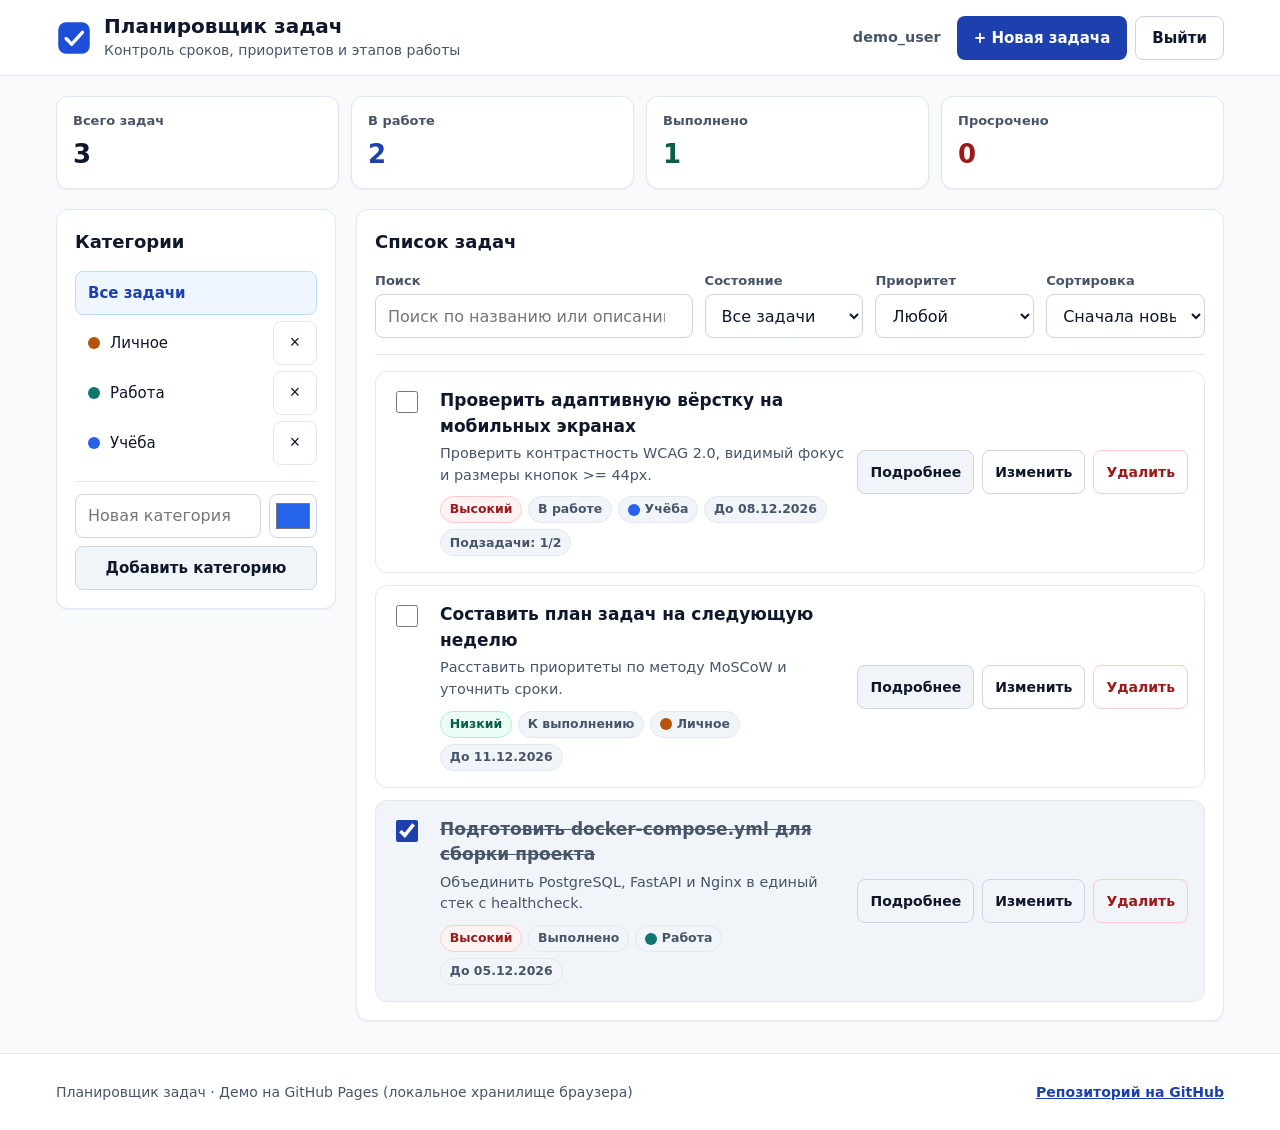
==== commit b20367cc: "fix(qa): harden Nginx DNS proxy, session recovery, WCAG touch targets, backup scripts, and tests" ====
--- a/docs/index.html
+++ b/docs/index.html
@@ -4,7 +4,7 @@
   <meta charset="UTF-8">
   <meta name="viewport" content="width=device-width, initial-scale=1.0">
   <meta name="description" content="Веб-приложение для планирования и контроля личных и учебных задач">
-  <meta name="theme-color" content="#1d4ed8">
+  <meta name="theme-color" content="#1e40af">
   <title>Планировщик задач</title>
   <link rel="icon" href="icons/favicon.svg" type="image/svg+xml">
   <link rel="manifest" href="manifest.webmanifest">
--- a/docs/css/styles.css
+++ b/docs/css/styles.css
@@ -8,14 +8,14 @@
   --color-border-light: #e2e8f0;
   --color-text: #0f172a;
   --color-text-muted: #475569;
-  --color-primary: #1d4ed8;
-  --color-primary-hover: #1e40af;
+  --color-primary: #1e40af;
+  --color-primary-hover: #1e3a8a;
   --color-primary-soft: #eff6ff;
-  --color-success: #047857;
+  --color-success: #065f46;
   --color-success-bg: #ecfdf5;
   --color-warning: #92400e;
   --color-warning-bg: #fffbeb;
-  --color-danger: #b91c1c;
+  --color-danger: #991b1b;
   --color-danger-bg: #fef2f2;
   --radius-sm: 0.5rem;
   --radius-md: 0.75rem;
@@ -520,6 +520,8 @@
 
 .category-form__color {
   width: 48px;
+  min-width: 48px;
+  flex-shrink: 0;
   min-height: 44px;
   padding: 0.25rem;
   border: 1px solid var(--color-border);
@@ -854,6 +856,9 @@
 }
 
 .footer__link {
+  display: inline-flex;
+  align-items: center;
+  min-height: 44px;
   color: var(--color-primary);
   font-weight: 600;
   text-decoration: underline;
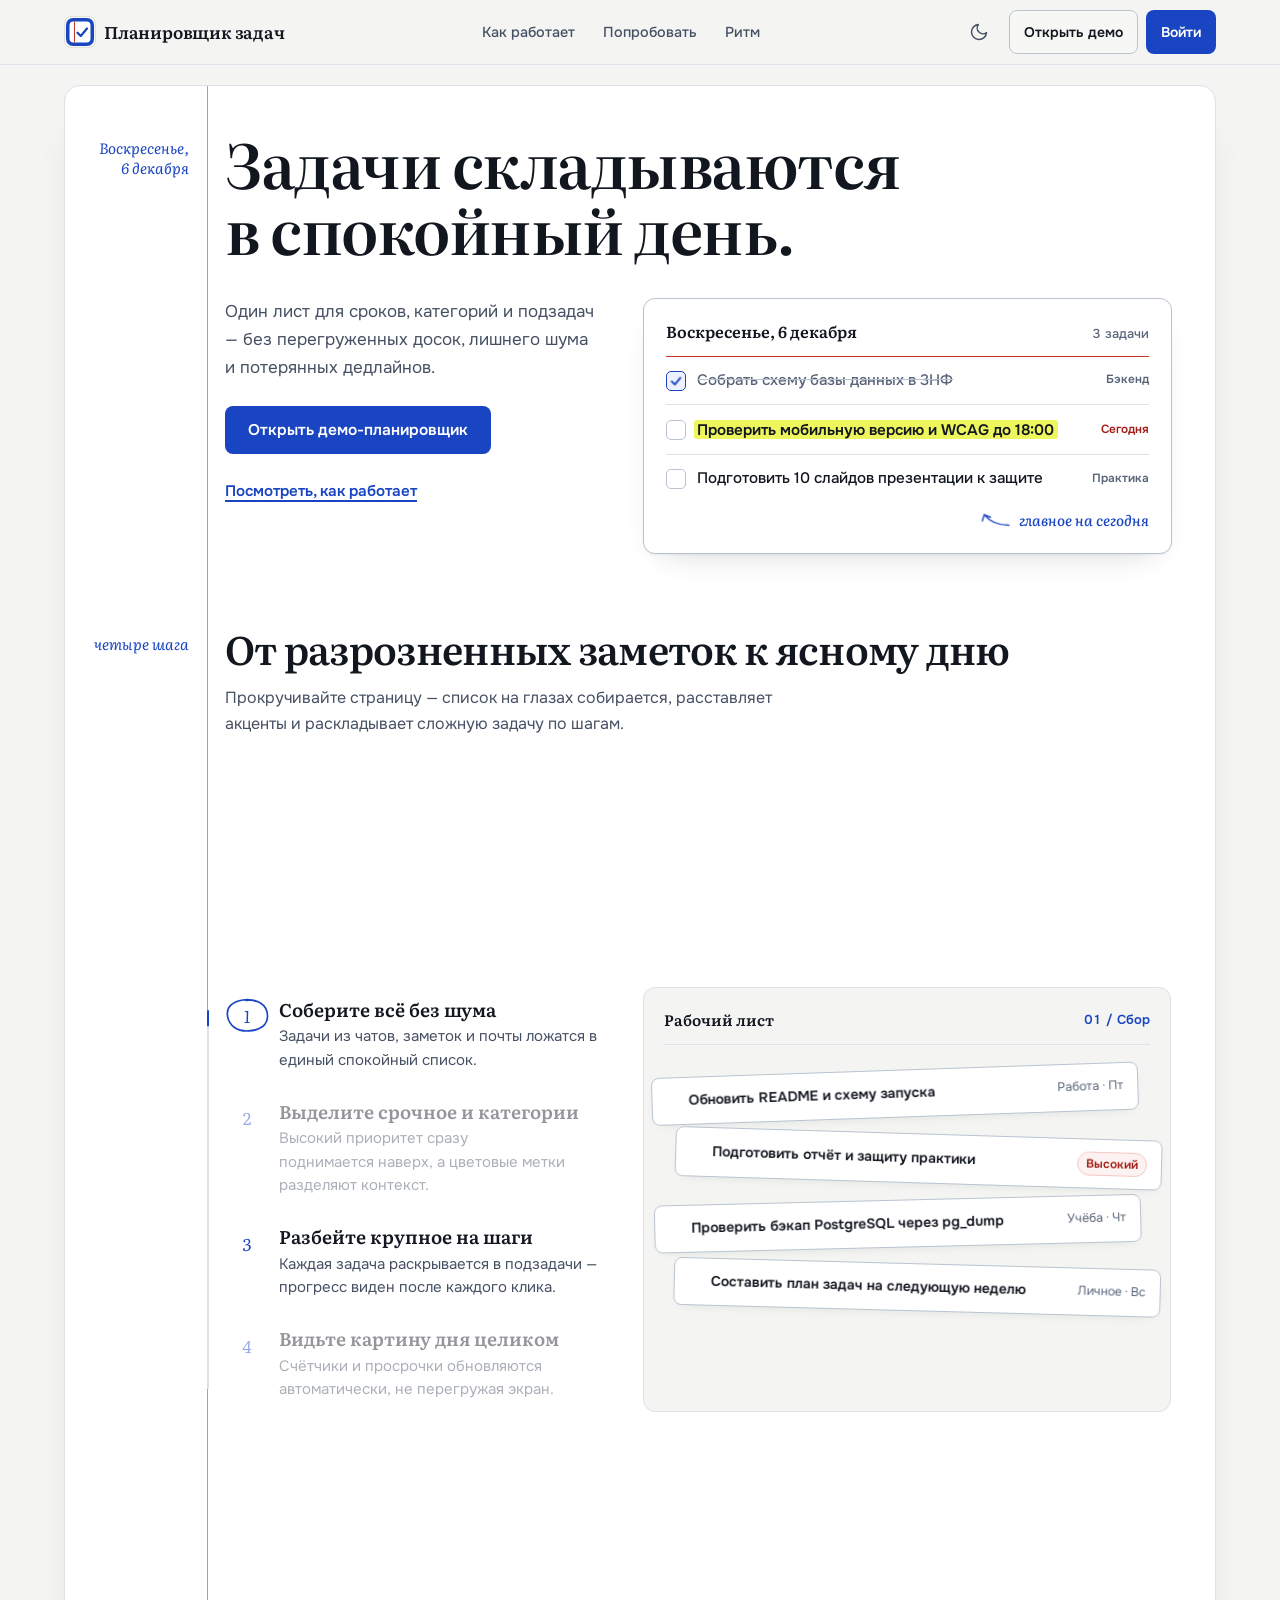
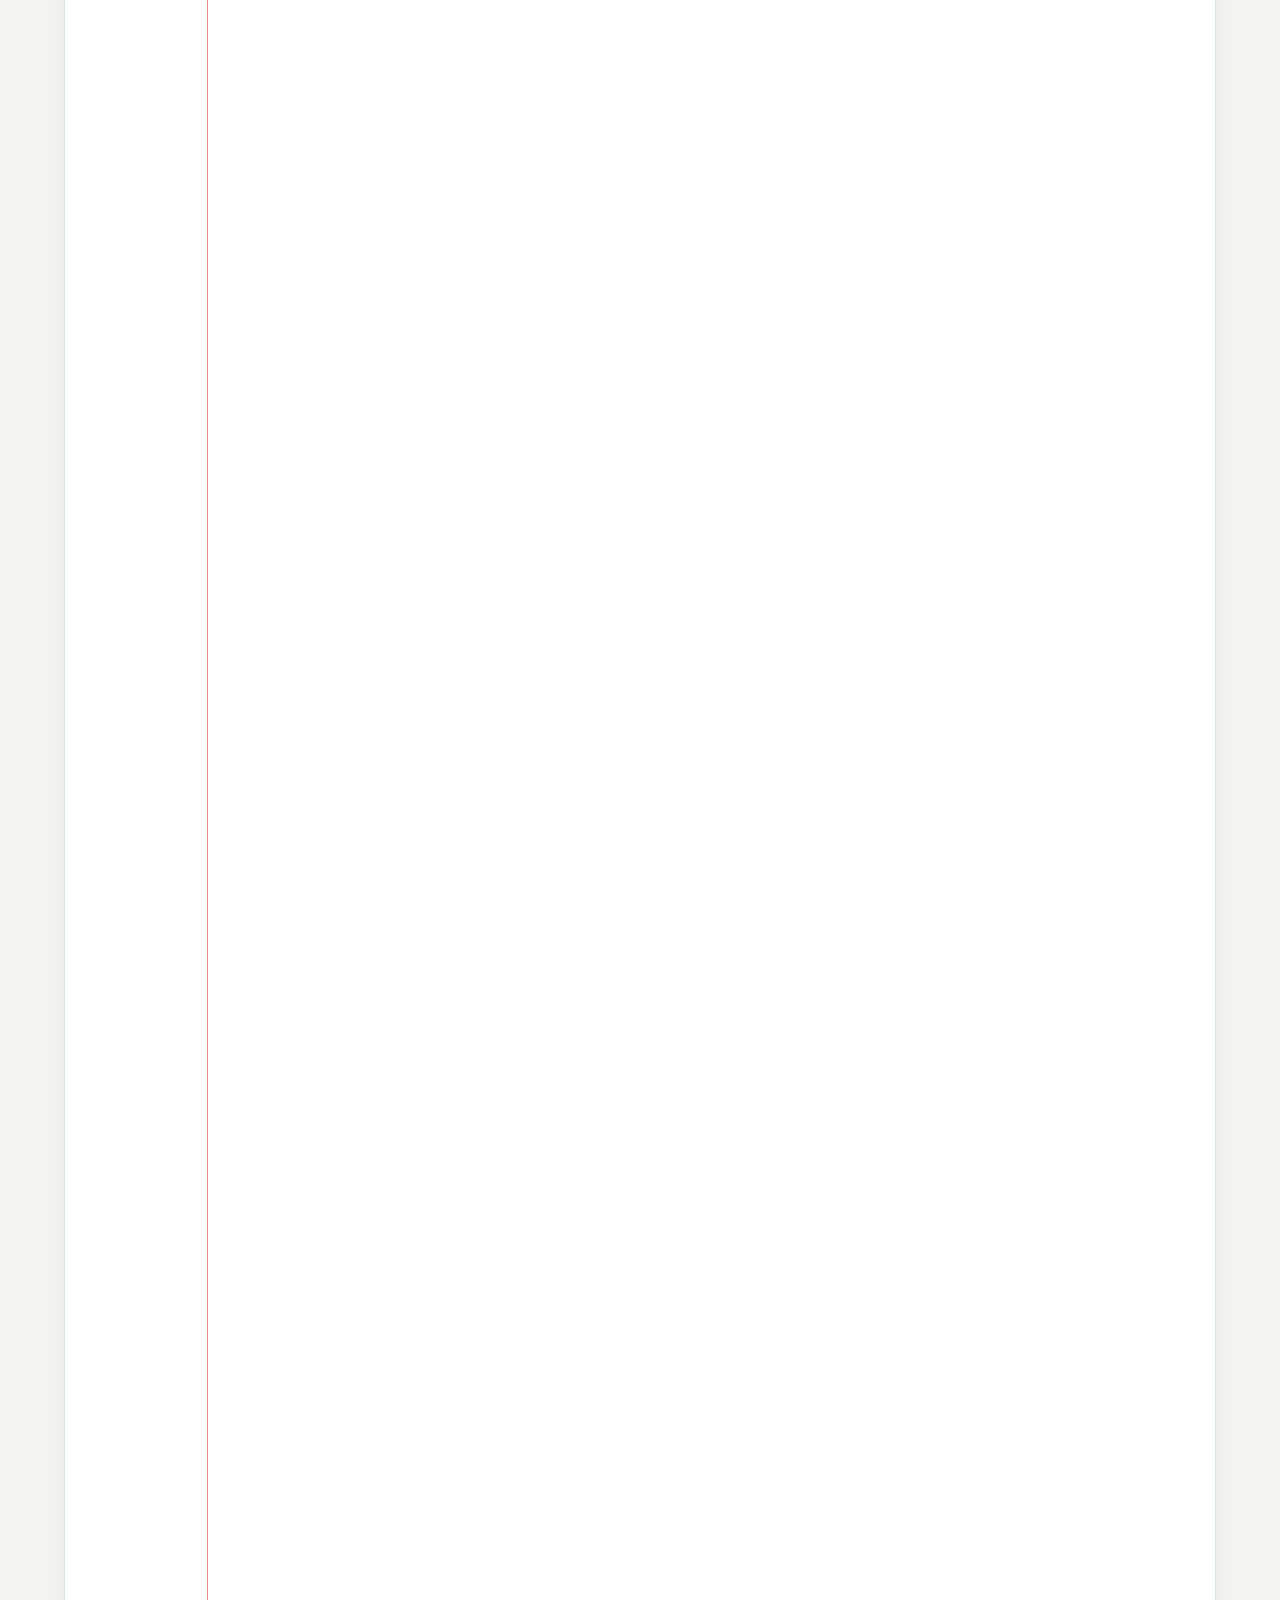
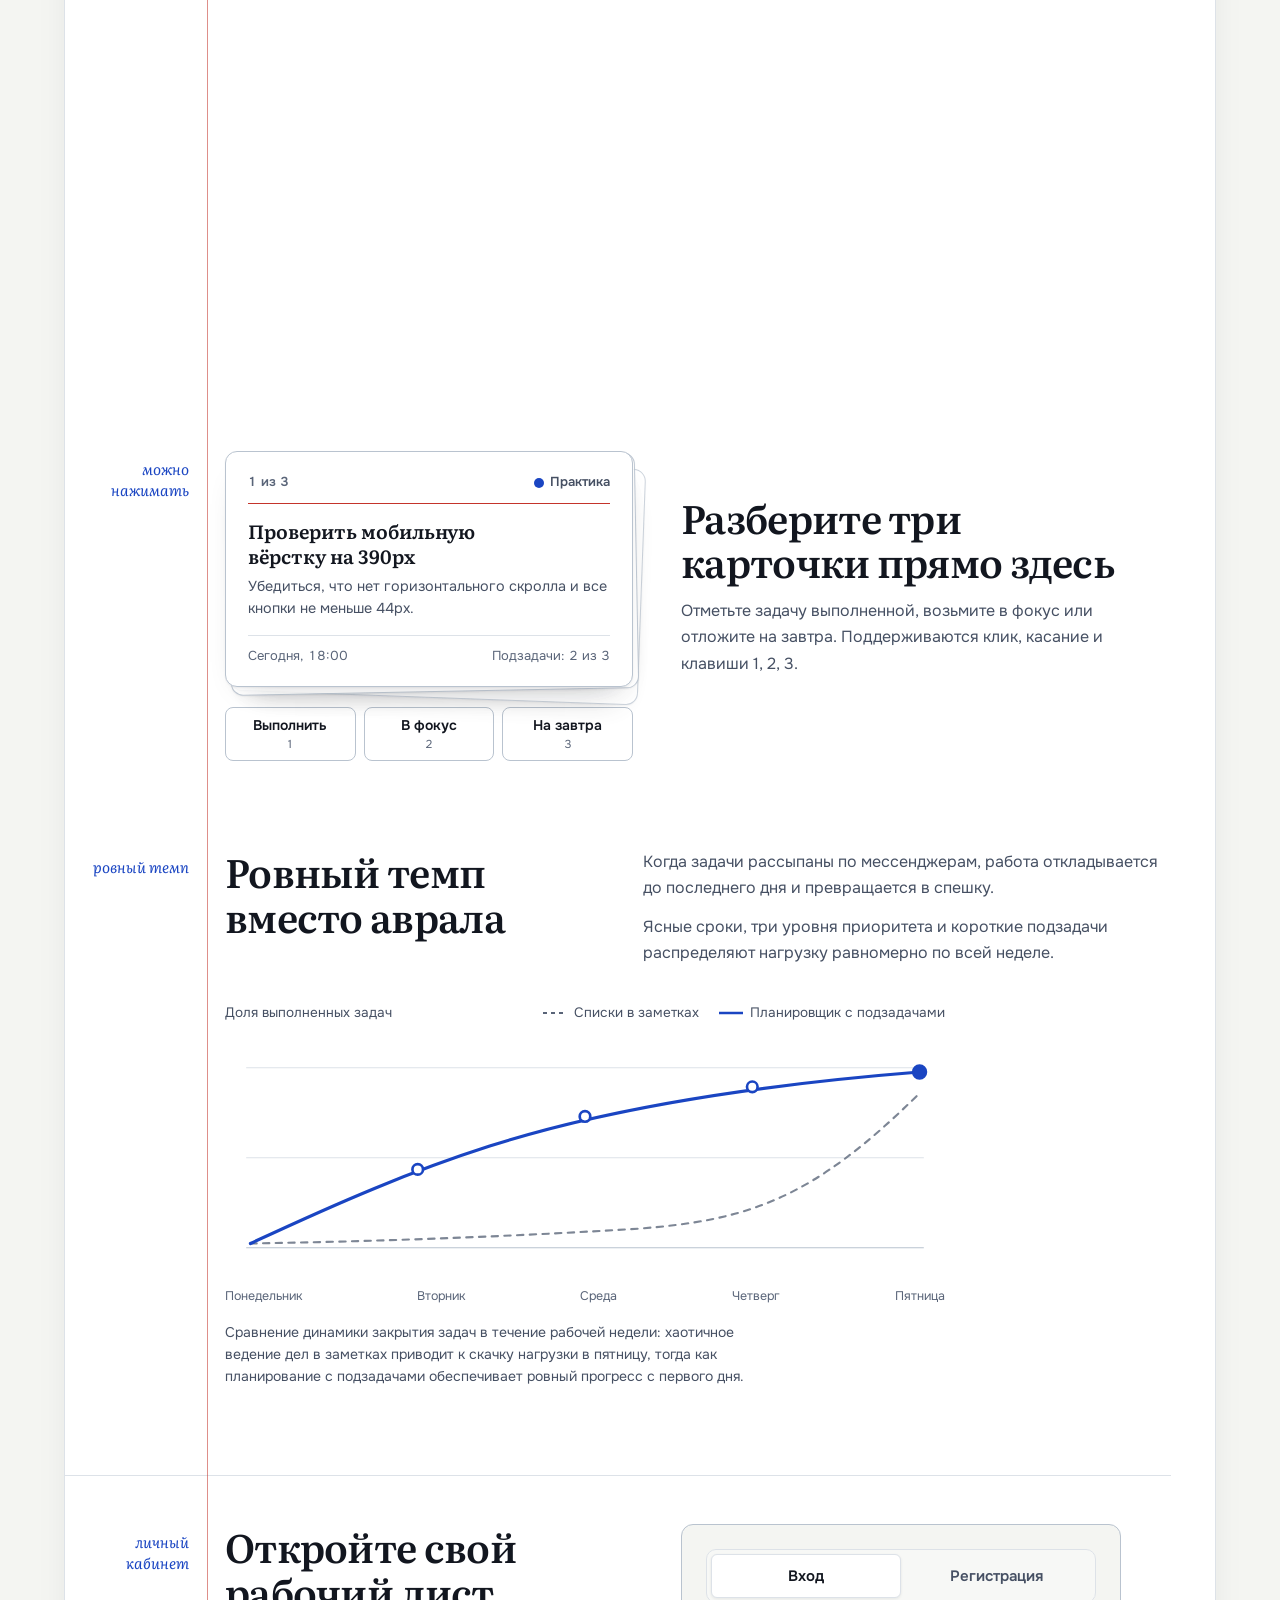
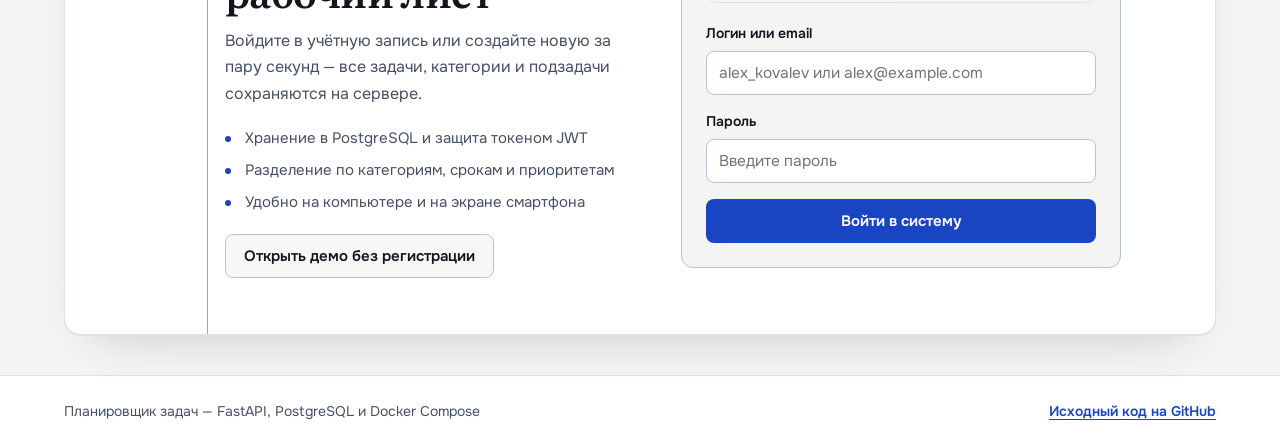
==== commit f5a7e477: "feat(frontend): redesign UI with editorial planner sheet, scroll choreography, and dark theme" ====
--- a/docs/index.html
+++ b/docs/index.html
@@ -3,198 +3,675 @@
 <head>
   <meta charset="UTF-8">
   <meta name="viewport" content="width=device-width, initial-scale=1.0">
-  <meta name="description" content="Веб-приложение для планирования и контроля личных и учебных задач">
-  <meta name="theme-color" content="#1e40af">
+  <meta name="description" content="Планировщик задач — спокойный рабочий лист для сроков, категорий и подзадач">
+  <meta name="theme-color" content="#1a45c2">
   <title>Планировщик задач</title>
   <link rel="icon" href="icons/favicon.svg" type="image/svg+xml">
   <link rel="manifest" href="manifest.webmanifest">
+  <link rel="preconnect" href="https://fonts.googleapis.com">
+  <link rel="preconnect" href="https://fonts.gstatic.com" crossorigin>
+  <link rel="stylesheet" href="https://fonts.googleapis.com/css2?family=Literata:ital,opsz,wght@0,7..72,500;0,7..72,600;1,7..72,400;1,7..72,500&family=Onest:wght@400;500;600;700&display=swap">
+  <script>
+    (function () {
+      try {
+        var saved = localStorage.getItem("task_planner_theme");
+        var prefersDark = window.matchMedia && window.matchMedia("(prefers-color-scheme: dark)").matches;
+        var theme = saved === "dark" || saved === "light" ? saved : (prefersDark ? "dark" : "light");
+        if (theme === "dark") {
+          document.documentElement.setAttribute("data-theme", "dark");
+        }
+      } catch (_e) {}
+    })();
+  </script>
   <link rel="stylesheet" href="css/styles.css">
 </head>
 <body class="page">
   <a class="skip-link" href="#main-content">Перейти к основному содержимому</a>
 
-  <header class="header">
-    <div class="container header__inner">
-      <div class="header__brand">
+  <header class="topbar" id="topbar">
+    <div class="topbar__progress" aria-hidden="true">
+      <div class="topbar__progress-fill" id="scroll-progress-fill"></div>
+    </div>
+    <div class="container topbar__inner">
+      <a class="topbar__brand" href="#top" id="brand-link">
         <img
-          class="header__logo"
+          class="topbar__logo"
           src="icons/favicon.svg"
           alt="Логотип приложения Планировщик задач"
-          width="36"
-          height="36"
+          width="32"
+          height="32"
         >
-        <div>
-          <h1 class="header__title">Планировщик задач</h1>
-          <p class="header__subtitle">Контроль сроков, приоритетов и этапов работы</p>
-        </div>
-      </div>
-
-      <nav class="header__nav" aria-label="Действия пользователя" id="header-actions" hidden>
-        <span class="header__user" id="header-username"></span>
-        <button type="button" class="btn btn--primary" id="btn-open-create">+ Новая задача</button>
-        <button type="button" class="btn btn--ghost" id="btn-logout">Выйти</button>
+        <span class="topbar__wordmark">Планировщик<span class="topbar__wordmark-ext"> задач</span></span>
+      </a>
+
+      <nav class="topbar__anchors" id="topbar-anchors" aria-label="Разделы обзора">
+        <a class="topbar__link" href="#how-it-works">Как работает</a>
+        <a class="topbar__link" href="#try-demo">Попробовать</a>
+        <a class="topbar__link" href="#rhythm">Ритм</a>
       </nav>
+
+      <div class="topbar__controls">
+        <button
+          type="button"
+          class="icon-btn icon-btn--quiet"
+          id="btn-theme-toggle"
+          aria-label="Переключить цветовую тему"
+          title="Переключить тему"
+        >
+          <svg class="theme-icon theme-icon--sun" viewBox="0 0 24 24" width="20" height="20" fill="none" stroke="currentColor" stroke-width="1.8" stroke-linecap="round" stroke-linejoin="round" aria-hidden="true">
+            <circle cx="12" cy="12" r="4"/>
+            <path d="M12 2v2M12 20v2M4.93 4.93l1.41 1.41M17.66 17.66l1.41 1.41M2 12h2M20 12h2M6.34 17.66l-1.41 1.41M19.07 4.93l-1.41 1.41"/>
+          </svg>
+          <svg class="theme-icon theme-icon--moon" viewBox="0 0 24 24" width="20" height="20" fill="none" stroke="currentColor" stroke-width="1.8" stroke-linecap="round" stroke-linejoin="round" aria-hidden="true">
+            <path d="M21 12.79A9 9 0 1 1 11.21 3 7 7 0 0 0 21 12.79z"/>
+          </svg>
+        </button>
+
+        <nav class="topbar__guest" id="topbar-guest" aria-label="Вход в приложение">
+          <button type="button" class="btn btn--secondary btn--compact" id="btn-topbar-demo" hidden>
+            Открыть демо
+          </button>
+          <a class="btn btn--primary btn--compact" href="#auth-view" id="btn-topbar-signin">Войти</a>
+        </nav>
+
+        <nav class="topbar__user-nav" id="header-actions" aria-label="Действия пользователя" hidden>
+          <button type="button" class="btn btn--quiet btn--compact" id="btn-toggle-showcase">
+            Обзор
+          </button>
+          <span class="topbar__username" id="header-username"></span>
+          <button type="button" class="btn btn--primary btn--compact" id="btn-open-create">
+            <svg viewBox="0 0 20 20" width="16" height="16" fill="none" stroke="currentColor" stroke-width="2" stroke-linecap="round" aria-hidden="true">
+              <path d="M10 4v12M4 10h12"/>
+            </svg>
+            <span>Новая задача</span>
+          </button>
+          <button type="button" class="btn btn--ghost btn--compact" id="btn-logout">Выйти</button>
+        </nav>
+      </div>
     </div>
   </header>
 
   <main class="main" id="main-content">
+    <!-- Status & feedback notifications -->
     <div class="container">
-      <!-- Status banner for network/operation feedback -->
       <div class="alert alert--error" id="global-error" role="alert" aria-live="assertive" hidden>
         <p class="alert__text" id="global-error-text"></p>
-        <button type="button" class="btn btn--secondary btn--sm" id="btn-retry">Повторить</button>
-      </div>
-
-      <div class="alert alert--success" id="global-toast" role="status" aria-live="polite" hidden>
-        <p class="alert__text" id="global-toast-text"></p>
-      </div>
-
-      <!-- Authentication screen -->
-      <section class="auth-section" id="auth-view" aria-labelledby="auth-heading">
-        <div class="auth-card">
-          <div class="auth-card__intro">
-            <h2 class="auth-card__heading" id="auth-heading">Добро пожаловать</h2>
-            <p class="auth-card__lead">
-              Войдите в учётную запись или зарегистрируйтесь, чтобы сохранять задачи,
-              категории и прогресс выполнения на сервере.
-            </p>
-          </div>
-
-          <div class="auth-tabs" role="tablist" aria-label="Режим входа">
-            <button
-              type="button"
-              class="auth-tabs__btn auth-tabs__btn--active"
-              role="tab"
-              aria-selected="true"
-              aria-controls="login-form"
-              id="tab-login"
-            >
-              Вход
-            </button>
-            <button
-              type="button"
-              class="auth-tabs__btn"
-              role="tab"
-              aria-selected="false"
-              aria-controls="register-form"
-              id="tab-register"
-            >
-              Регистрация
-            </button>
-          </div>
-
-          <div class="alert alert--error" id="auth-error" role="alert" hidden>
-            <p class="alert__text" id="auth-error-text"></p>
-          </div>
-
-          <form class="form" id="login-form" novalidate>
-            <div class="form__group">
-              <label class="form__label" for="login-identifier">Логин или email</label>
-              <input
-                class="form__input"
-                type="text"
-                id="login-identifier"
-                name="login"
-                autocomplete="username"
-                placeholder="alex_kovalev или alex@example.com"
-                required
-              >
-            </div>
-            <div class="form__group">
-              <label class="form__label" for="login-password">Пароль</label>
-              <input
-                class="form__input"
-                type="password"
-                id="login-password"
-                name="password"
-                autocomplete="current-password"
-                placeholder="Введите пароль"
-                required
-              >
-            </div>
-            <button type="submit" class="btn btn--primary btn--full" id="btn-login-submit">
-              Войти в систему
-            </button>
-          </form>
-
-          <form class="form" id="register-form" hidden novalidate>
-            <div class="form__group">
-              <label class="form__label" for="reg-username">Имя пользователя</label>
-              <input
-                class="form__input"
-                type="text"
-                id="reg-username"
-                name="username"
-                autocomplete="username"
-                minlength="3"
-                maxlength="50"
-                placeholder="Минимум 3 символа"
-                required
-              >
-            </div>
-            <div class="form__group">
-              <label class="form__label" for="reg-email">Электронная почта</label>
-              <input
-                class="form__input"
-                type="email"
-                id="reg-email"
-                name="email"
-                autocomplete="email"
-                placeholder="name@example.com"
-                required
-              >
-            </div>
-            <div class="form__group">
-              <label class="form__label" for="reg-password">Пароль</label>
-              <input
-                class="form__input"
-                type="password"
-                id="reg-password"
-                name="password"
-                autocomplete="new-password"
-                minlength="6"
-                placeholder="Минимум 6 символов"
-                required
-              >
-            </div>
-            <button type="submit" class="btn btn--primary btn--full" id="btn-register-submit">
-              Создать аккаунт
-            </button>
-          </form>
+        <button type="button" class="btn btn--secondary btn--compact" id="btn-retry">Повторить</button>
+      </div>
+    </div>
+
+    <div class="toast" id="global-toast" role="status" aria-live="polite" hidden>
+      <span class="toast__dot" aria-hidden="true"></span>
+      <p class="toast__text" id="global-toast-text"></p>
+    </div>
+
+    <!-- ================================================================
+         VIEW 1: EDITORIAL SHOWCASE + INTEGRATED AUTH (#landing-view)
+         ================================================================ -->
+    <div class="showcase-wrap" id="landing-view">
+      <div class="container">
+        <div class="sheet" id="top">
+
+          <!-- Chapter 1: Hero -->
+          <section class="sheet__row hero" aria-labelledby="hero-title">
+            <p class="margin-note hero__margin-note" id="hero-margin-date">Рабочий лист</p>
+            <div class="hero__body">
+              <h1 class="hero__title" id="hero-title">
+                <span class="hero__title-line">Задачи складываются</span>
+                <span class="hero__title-line">в спокойный день.</span>
+              </h1>
+
+              <div class="hero__grid">
+                <div class="hero__copy">
+                  <p class="hero__lead">
+                    Один лист для сроков, категорий и подзадач — без перегруженных
+                    досок, лишнего шума и потерянных дедлайнов.
+                  </p>
+                  <div class="hero__actions">
+                    <button type="button" class="btn btn--primary btn--lg" id="btn-hero-start">
+                      Открыть планировщик
+                    </button>
+                    <a class="hero__text-link" href="#how-it-works">Посмотреть, как работает</a>
+                  </div>
+                </div>
+
+                <!-- Single orchestrated load illustration: printed daily sheet -->
+                <div class="day-sheet-frame" aria-hidden="true">
+                  <div class="day-sheet">
+                    <div class="day-sheet__head">
+                      <span class="day-sheet__day">Четверг · 26 ноября</span>
+                      <span class="day-sheet__count">3 задачи</span>
+                    </div>
+
+                    <div class="day-sheet__rows">
+                      <div class="day-sheet__row day-sheet__row--check">
+                        <span class="day-sheet__box">
+                          <svg viewBox="0 0 18 18" class="day-sheet__check-svg">
+                            <path class="day-sheet__check-path" pathLength="1" d="M3.5 9.5 L7.5 13.5 L14.5 5"/>
+                          </svg>
+                        </span>
+                        <span class="day-sheet__text day-sheet__text--strike">Собрать схему базы данных в 3НФ</span>
+                        <span class="day-sheet__tag">Бэкенд</span>
+                      </div>
+
+                      <div class="day-sheet__row day-sheet__row--marked">
+                        <span class="day-sheet__box"></span>
+                        <span class="day-sheet__marked-wrap">
+                          <span class="day-sheet__ink">Проверить мобильную версию и WCAG до 18:00</span>
+                          <span class="day-sheet__marker">Проверить мобильную версию и WCAG до 18:00</span>
+                        </span>
+                        <span class="day-sheet__tag day-sheet__tag--urgent">Сегодня</span>
+                      </div>
+
+                      <div class="day-sheet__row">
+                        <span class="day-sheet__box"></span>
+                        <span class="day-sheet__text">Подготовить 10 слайдов презентации к защите</span>
+                        <span class="day-sheet__tag">Практика</span>
+                      </div>
+                    </div>
+
+                    <div class="day-sheet__annotation">
+                      <svg class="day-sheet__arrow" viewBox="0 0 38 22">
+                        <path class="day-sheet__arrow-path" pathLength="1" d="M35 17 C24 17 14 14 7 5 M7 5 L5 12 M7 5 L14 8"/>
+                      </svg>
+                      <span class="day-sheet__note-text">главное на сегодня</span>
+                    </div>
+                  </div>
+                </div>
+              </div>
+            </div>
+          </section>
+
+          <!-- Chapter 2: Apple-style pinned scroll choreography -->
+          <section class="sheet__row story" id="how-it-works" aria-labelledby="story-title">
+            <p class="margin-note story__margin-note">четыре шага</p>
+            <div class="story__intro">
+              <h2 class="section-title" id="story-title">От разрозненных заметок к ясному дню</h2>
+              <p class="section-lead">
+                Прокручивайте страницу — список на глазах собирается, расставляет
+                акценты и раскладывает сложную задачу по шагам.
+              </p>
+            </div>
+
+            <div class="story__track" id="story-track">
+              <div class="story__sticky">
+                <div class="story__grid">
+                  <!-- Steps list with hand-drawn SVG active circle -->
+                  <div class="story-steps">
+                    <div class="story-steps__rail" aria-hidden="true">
+                      <div class="story-steps__rail-fill" id="story-rail-fill"></div>
+                    </div>
+                    <ol class="story-steps__list" id="story-steps-list">
+                      <li class="story-step" data-step="0" data-active="true" aria-current="step">
+                        <button type="button" class="story-step__trigger" data-jump-step="0">
+                          <span class="story-step__num">
+                            <span>1</span>
+                            <svg aria-hidden="true" viewBox="0 0 44 36" class="story-step__circle">
+                              <path pathLength="1" d="M31 5C24 2 12 3 6 9 1 15 3 25 10 30c7 5 20 4 27-1 6-5 6-14 1-20-4-4-10-6-17-5"/>
+                            </svg>
+                          </span>
+                          <span class="story-step__content">
+                            <span class="story-step__title">Соберите всё без шума</span>
+                            <span class="story-step__body">Задачи из чатов, заметок и почты ложатся в единый спокойный список.</span>
+                          </span>
+                        </button>
+                      </li>
+
+                      <li class="story-step" data-step="1" data-active="false">
+                        <button type="button" class="story-step__trigger" data-jump-step="1">
+                          <span class="story-step__num">
+                            <span>2</span>
+                            <svg aria-hidden="true" viewBox="0 0 44 36" class="story-step__circle">
+                              <path pathLength="1" d="M31 5C24 2 12 3 6 9 1 15 3 25 10 30c7 5 20 4 27-1 6-5 6-14 1-20-4-4-10-6-17-5"/>
+                            </svg>
+                          </span>
+                          <span class="story-step__content">
+                            <span class="story-step__title">Выделите срочное и категории</span>
+                            <span class="story-step__body">Высокий приоритет сразу поднимается наверх, а цветовые метки разделяют контекст.</span>
+                          </span>
+                        </button>
+                      </li>
+
+                      <li class="story-step" data-step="2" data-active="false">
+                        <button type="button" class="story-step__trigger" data-jump-step="2">
+                          <span class="story-step__num">
+                            <span>3</span>
+                            <svg aria-hidden="true" viewBox="0 0 44 36" class="story-step__circle">
+                              <path pathLength="1" d="M31 5C24 2 12 3 6 9 1 15 3 25 10 30c7 5 20 4 27-1 6-5 6-14 1-20-4-4-10-6-17-5"/>
+                            </svg>
+                          </span>
+                          <span class="story-step__content">
+                            <span class="story-step__title">Разбейте крупное на шаги</span>
+                            <span class="story-step__body">Каждая задача раскрывается в подзадачи — прогресс виден после каждого клика.</span>
+                          </span>
+                        </button>
+                      </li>
+
+                      <li class="story-step" data-step="3" data-active="false">
+                        <button type="button" class="story-step__trigger" data-jump-step="3">
+                          <span class="story-step__num">
+                            <span>4</span>
+                            <svg aria-hidden="true" viewBox="0 0 44 36" class="story-step__circle">
+                              <path pathLength="1" d="M31 5C24 2 12 3 6 9 1 15 3 25 10 30c7 5 20 4 27-1 6-5 6-14 1-20-4-4-10-6-17-5"/>
+                            </svg>
+                          </span>
+                          <span class="story-step__content">
+                            <span class="story-step__title">Видьте картину дня целиком</span>
+                            <span class="story-step__body">Счётчики и просрочки обновляются автоматически, не перегружая экран.</span>
+                          </span>
+                        </button>
+                      </li>
+                    </ol>
+                  </div>
+
+                  <!-- Scrubbed architectural canvas -->
+                  <div class="story-stage" id="story-stage" aria-hidden="true">
+                    <div class="story-stage__chrome">
+                      <span class="story-stage__label">Рабочий лист</span>
+                      <span class="story-stage__phase-chip" id="story-stage-chip">01 / Сбор</span>
+                    </div>
+
+                    <div class="story-stage__canvas">
+                      <!-- 4 scroll-choreographed task slips -->
+                      <div class="stage-slip" data-slip="0">
+                        <span class="stage-slip__bar stage-slip__bar--low"></span>
+                        <span class="stage-slip__dot" style="background:#0f766e"></span>
+                        <span class="stage-slip__text">Обновить README и схему запуска</span>
+                        <span class="stage-slip__meta">Работа · Пт</span>
+                      </div>
+
+                      <div class="stage-slip stage-slip--featured" data-slip="1">
+                        <div class="stage-slip__top">
+                          <span class="stage-slip__bar stage-slip__bar--high"></span>
+                          <span class="stage-slip__dot" style="background:#1a45c2"></span>
+                          <span class="stage-slip__text">Подготовить отчёт и защиту практики</span>
+                          <span class="stage-slip__priority">Высокий</span>
+                        </div>
+
+                        <div class="stage-slip__expand" id="stage-featured-expand">
+                          <div class="stage-subtask" data-sub="0">
+                            <span class="stage-subtask__box">
+                              <svg viewBox="0 0 16 16"><path pathLength="1" d="M3 8.5 L6.5 12 L13 4.5"/></svg>
+                            </span>
+                            <span class="stage-subtask__title">Оформить разделы 1–4 по ГОСТ</span>
+                          </div>
+                          <div class="stage-subtask" data-sub="1">
+                            <span class="stage-subtask__box">
+                              <svg viewBox="0 0 16 16"><path pathLength="1" d="M3 8.5 L6.5 12 L13 4.5"/></svg>
+                            </span>
+                            <span class="stage-subtask__title">Сделать скриншоты ПК и смартфона</span>
+                          </div>
+                          <div class="stage-subtask" data-sub="2">
+                            <span class="stage-subtask__box">
+                              <svg viewBox="0 0 16 16"><path pathLength="1" d="M3 8.5 L6.5 12 L13 4.5"/></svg>
+                            </span>
+                            <span class="stage-subtask__title">Прогнать pytest и Docker healthcheck</span>
+                          </div>
+                          <div class="stage-progress">
+                            <div class="stage-progress__track">
+                              <div class="stage-progress__fill" id="stage-progress-fill"></div>
+                            </div>
+                            <span class="stage-progress__pct" id="stage-progress-pct">0%</span>
+                          </div>
+                        </div>
+                      </div>
+
+                      <div class="stage-slip" data-slip="2">
+                        <span class="stage-slip__bar stage-slip__bar--med"></span>
+                        <span class="stage-slip__dot" style="background:#7e470a"></span>
+                        <span class="stage-slip__text">Проверить бэкап PostgreSQL через pg_dump</span>
+                        <span class="stage-slip__meta">Учёба · Чт</span>
+                      </div>
+
+                      <div class="stage-slip" data-slip="3">
+                        <span class="stage-slip__bar stage-slip__bar--low"></span>
+                        <span class="stage-slip__dot" style="background:#6d28d9"></span>
+                        <span class="stage-slip__text">Составить план задач на следующую неделю</span>
+                        <span class="stage-slip__meta">Личное · Вс</span>
+                      </div>
+
+                      <!-- Stage 4 summary ribbon -->
+                      <div class="stage-summary" id="stage-summary">
+                        <div class="stage-summary__ring">
+                          <svg viewBox="0 0 56 56" width="52" height="52">
+                            <circle class="stage-summary__ring-bg" cx="28" cy="28" r="22"/>
+                            <circle class="stage-summary__ring-arc" id="stage-ring-arc" cx="28" cy="28" r="22" pathLength="1"/>
+                          </svg>
+                          <span class="stage-summary__ring-num">67%</span>
+                        </div>
+                        <div class="stage-summary__stats">
+                          <div class="stage-summary__cell">
+                            <span class="stage-summary__k">Всего</span>
+                            <strong class="stage-summary__v">6</strong>
+                          </div>
+                          <div class="stage-summary__cell">
+                            <span class="stage-summary__k">В работе</span>
+                            <strong class="stage-summary__v stage-summary__v--accent">2</strong>
+                          </div>
+                          <div class="stage-summary__cell">
+                            <span class="stage-summary__k">Готово</span>
+                            <strong class="stage-summary__v stage-summary__v--ok">4</strong>
+                          </div>
+                          <div class="stage-summary__cell">
+                            <span class="stage-summary__k">Просрочено</span>
+                            <strong class="stage-summary__v">0</strong>
+                          </div>
+                        </div>
+                      </div>
+                    </div>
+                  </div>
+                </div>
+              </div>
+            </div>
+          </section>
+
+          <!-- Chapter 3: Tactile interactive Day-Card triage stack -->
+          <section class="sheet__row triage" id="try-demo" aria-labelledby="triage-title">
+            <p class="margin-note triage__margin-note" id="triage-margin-note">можно нажимать</p>
+            <div class="triage__grid">
+              <div class="triage__copy">
+                <h2 class="section-title" id="triage-title">Разберите три карточки прямо здесь</h2>
+                <p class="section-lead">
+                  Отметьте задачу выполненной, возьмите в фокус или отложите на завтра.
+                  Поддерживаются клик, касание и клавиши 1, 2, 3.
+                </p>
+                <p class="triage__status" id="triage-status" role="status" aria-live="polite"></p>
+              </div>
+
+              <div class="triage-deck" id="triage-deck" role="group" aria-label="Интерактивный разбор примеров задач">
+                <div class="triage-deck__stack">
+                  <span class="triage-deck__back triage-deck__back--far" aria-hidden="true"></span>
+                  <span class="triage-deck__back triage-deck__back--near" aria-hidden="true"></span>
+
+                  <article class="triage-card" id="triage-card" aria-live="polite">
+                    <div class="triage-card__head">
+                      <span class="triage-card__counter" id="triage-counter">1 из 3</span>
+                      <span class="triage-card__cat" id="triage-category"></span>
+                    </div>
+                    <div class="triage-card__body">
+                      <h3 class="triage-card__title" id="triage-card-title"></h3>
+                      <p class="triage-card__desc" id="triage-card-desc"></p>
+                    </div>
+                    <div class="triage-card__meta">
+                      <span class="triage-card__due" id="triage-card-due"></span>
+                      <span class="triage-card__sub" id="triage-card-sub"></span>
+                    </div>
+                  </article>
+
+                  <div class="triage-done" id="triage-done" hidden>
+                    <p class="triage-done__title">День разобран</p>
+                    <p class="triage-done__summary" id="triage-done-summary"></p>
+                    <div class="triage-done__actions">
+                      <button type="button" class="btn btn--secondary btn--compact" id="btn-triage-reset">
+                        Пройти ещё раз
+                      </button>
+                      <button type="button" class="btn btn--primary btn--compact" id="btn-triage-open">
+                        Открыть планировщик
+                      </button>
+                    </div>
+                  </div>
+                </div>
+
+                <div class="triage-deck__controls" id="triage-controls">
+                  <button type="button" class="triage-action triage-action--done" data-triage="done" aria-keyshortcuts="1">
+                    <span class="triage-action__label">Выполнить</span>
+                    <span class="triage-action__key">1</span>
+                  </button>
+                  <button type="button" class="triage-action triage-action--focus" data-triage="focus" aria-keyshortcuts="2">
+                    <span class="triage-action__label">В фокус</span>
+                    <span class="triage-action__key">2</span>
+                  </button>
+                  <button type="button" class="triage-action triage-action--defer" data-triage="defer" aria-keyshortcuts="3">
+                    <span class="triage-action__label">На завтра</span>
+                    <span class="triage-action__key">3</span>
+                  </button>
+                </div>
+              </div>
+            </div>
+          </section>
+
+          <!-- Chapter 4: Scroll-drawn weekly rhythm curve -->
+          <section class="sheet__row rhythm" id="rhythm" aria-labelledby="rhythm-title">
+            <p class="margin-note rhythm__margin-note">ровный темп</p>
+            <div class="rhythm__wrap">
+              <div class="rhythm__head">
+                <h2 class="section-title" id="rhythm-title">Ровный темп вместо аврала</h2>
+                <div class="rhythm__prose">
+                  <p>
+                    Когда задачи рассыпаны по мессенджерам, работа откладывается до последнего дня
+                    и превращается в спешку.
+                  </p>
+                  <p>
+                    Ясные сроки, три уровня приоритета и короткие подзадачи распределяют нагрузку
+                    равномерно по всей неделе.
+                  </p>
+                </div>
+              </div>
+
+              <figure class="rhythm__figure" id="rhythm-figure">
+                <div class="rhythm__legend" aria-hidden="true">
+                  <span class="rhythm__axis-title">Доля выполненных задач</span>
+                  <div class="rhythm__keys">
+                    <span class="rhythm__key">
+                      <svg viewBox="0 0 24 4" width="24" height="4"><line x1="0" y1="2" x2="24" y2="2" class="rhythm__line-chaos"/></svg>
+                      Списки в заметках
+                    </span>
+                    <span class="rhythm__key">
+                      <svg viewBox="0 0 24 4" width="24" height="4"><line x1="0" y1="2" x2="24" y2="2" class="rhythm__line-calm"/></svg>
+                      Планировщик с подзадачами
+                    </span>
+                  </div>
+                </div>
+
+                <svg class="rhythm__svg" viewBox="0 0 680 230" aria-hidden="true">
+                  <!-- Subtle horizontal grid lines -->
+                  <line x1="20" y1="30" x2="660" y2="30" class="rhythm__grid"/>
+                  <line x1="20" y1="115" x2="660" y2="115" class="rhythm__grid"/>
+                  <line x1="20" y1="200" x2="660" y2="200" class="rhythm__grid rhythm__grid--base"/>
+
+                  <!-- Chaotic curve: flat until Thursday then panic spike -->
+                  <path
+                    class="rhythm__curve rhythm__curve--chaos"
+                    d="M 24 196 C 140 194, 260 190, 390 182 C 495 174, 555 154, 656 54"
+                  />
+
+                  <!-- Calm steady curve -->
+                  <path
+                    class="rhythm__curve rhythm__curve--calm"
+                    pathLength="1"
+                    d="M 24 196 C 110 156, 175 128, 250 104 C 350 72, 480 48, 656 34"
+                  />
+
+                  <!-- Checkpoints on calm curve -->
+                  <circle class="rhythm__dot" cx="182" cy="126" r="5"/>
+                  <circle class="rhythm__dot" cx="340" cy="76" r="5"/>
+                  <circle class="rhythm__dot" cx="498" cy="48" r="5"/>
+                  <circle class="rhythm__dot rhythm__dot--end" cx="656" cy="34" r="6"/>
+                </svg>
+
+                <div class="rhythm__days" aria-hidden="true">
+                  <span>Понедельник</span>
+                  <span>Вторник</span>
+                  <span>Среда</span>
+                  <span>Четверг</span>
+                  <span>Пятница</span>
+                </div>
+
+                <figcaption class="rhythm__caption">
+                  Сравнение динамики закрытия задач в течение рабочей недели: хаотичное ведение дел
+                  в заметках приводит к скачку нагрузки в пятницу, тогда как планирование с подзадачами
+                  обеспечивает ровный прогресс с первого дня.
+                </figcaption>
+              </figure>
+            </div>
+          </section>
+
+          <!-- Chapter 5: Integrated Authentication -->
+          <section class="sheet__row auth-band" id="auth-view" aria-labelledby="auth-heading">
+            <p class="margin-note auth-band__margin-note">личный кабинет</p>
+            <div class="auth-band__grid">
+              <div class="auth-band__info">
+                <h2 class="section-title" id="auth-heading">Откройте свой рабочий лист</h2>
+                <p class="section-lead">
+                  Войдите в учётную запись или создайте новую за пару секунд — все задачи,
+                  категории и подзадачи сохраняются на сервере.
+                </p>
+                <ul class="auth-band__facts">
+                  <li>Хранение в PostgreSQL и защита токеном JWT</li>
+                  <li>Разделение по категориям, срокам и приоритетам</li>
+                  <li>Удобно на компьютере и на экране смартфона</li>
+                </ul>
+                <div class="auth-band__demo-wrap" id="auth-demo-wrap" hidden>
+                  <button type="button" class="btn btn--secondary" id="btn-auth-demo">
+                    Открыть демо без регистрации
+                  </button>
+                </div>
+              </div>
+
+              <div class="auth-card">
+                <div class="segmented" role="tablist" aria-label="Режим входа" data-active-index="0" id="auth-segmented">
+                  <span class="segmented__thumb" aria-hidden="true"></span>
+                  <button
+                    type="button"
+                    class="segmented__btn segmented__btn--active"
+                    role="tab"
+                    aria-selected="true"
+                    aria-controls="login-form"
+                    id="tab-login"
+                  >
+                    Вход
+                  </button>
+                  <button
+                    type="button"
+                    class="segmented__btn"
+                    role="tab"
+                    aria-selected="false"
+                    aria-controls="register-form"
+                    id="tab-register"
+                  >
+                    Регистрация
+                  </button>
+                </div>
+
+                <div class="alert alert--error" id="auth-error" role="alert" hidden>
+                  <p class="alert__text" id="auth-error-text"></p>
+                </div>
+
+                <form class="form" id="login-form" novalidate>
+                  <div class="form__group">
+                    <label class="form__label" for="login-identifier">Логин или email</label>
+                    <input
+                      class="form__input"
+                      type="text"
+                      id="login-identifier"
+                      name="login"
+                      autocomplete="username"
+                      placeholder="alex_kovalev или alex@example.com"
+                      required
+                    >
+                  </div>
+                  <div class="form__group">
+                    <label class="form__label" for="login-password">Пароль</label>
+                    <input
+                      class="form__input"
+                      type="password"
+                      id="login-password"
+                      name="password"
+                      autocomplete="current-password"
+                      placeholder="Введите пароль"
+                      required
+                    >
+                  </div>
+                  <button type="submit" class="btn btn--primary btn--full" id="btn-login-submit">
+                    Войти в систему
+                  </button>
+                </form>
+
+                <form class="form" id="register-form" hidden novalidate>
+                  <div class="form__group">
+                    <label class="form__label" for="reg-username">Имя пользователя</label>
+                    <input
+                      class="form__input"
+                      type="text"
+                      id="reg-username"
+                      name="username"
+                      autocomplete="username"
+                      minlength="3"
+                      maxlength="50"
+                      placeholder="Минимум 3 символа"
+                      required
+                    >
+                  </div>
+                  <div class="form__group">
+                    <label class="form__label" for="reg-email">Электронная почта</label>
+                    <input
+                      class="form__input"
+                      type="email"
+                      id="reg-email"
+                      name="email"
+                      autocomplete="email"
+                      placeholder="name@example.com"
+                      required
+                    >
+                  </div>
+                  <div class="form__group">
+                    <label class="form__label" for="reg-password">Пароль</label>
+                    <input
+                      class="form__input"
+                      type="password"
+                      id="reg-password"
+                      name="password"
+                      autocomplete="new-password"
+                      minlength="6"
+                      placeholder="Минимум 6 символов"
+                      required
+                    >
+                  </div>
+                  <button type="submit" class="btn btn--primary btn--full" id="btn-register-submit">
+                    Создать аккаунт
+                  </button>
+                </form>
+              </div>
+            </div>
+          </section>
+
         </div>
-      </section>
-
-      <!-- Main application workspace -->
-      <section class="workspace" id="app-view" hidden aria-label="Рабочая область планировщика">
-        <!-- Stats summary -->
-        <section class="stats" aria-label="Сводная статистика задач">
-          <article class="stats__card">
-            <p class="stats__label">Всего задач</p>
-            <p class="stats__value" id="stat-total">0</p>
-          </article>
-          <article class="stats__card">
-            <p class="stats__label">В работе</p>
-            <p class="stats__value stats__value--accent" id="stat-active">0</p>
-          </article>
-          <article class="stats__card">
-            <p class="stats__label">Выполнено</p>
-            <p class="stats__value stats__value--success" id="stat-completed">0</p>
-          </article>
-          <article class="stats__card">
-            <p class="stats__label">Просрочено</p>
-            <p class="stats__value stats__value--danger" id="stat-overdue">0</p>
-          </article>
-        </section>
-
-        <div class="workspace__grid">
-          <!-- Sidebar: Categories -->
-          <aside class="sidebar" aria-labelledby="categories-heading">
-            <div class="panel">
-              <div class="panel__header">
-                <h2 class="panel__title" id="categories-heading">Категории</h2>
-              </div>
-
-              <ul class="category-list" id="category-list" aria-label="Фильтр по категориям"></ul>
+      </div>
+    </div>
+
+    <!-- ================================================================
+         VIEW 2: WORKSPACE (#app-view)
+         ================================================================ -->
+    <section class="workspace-wrap" id="app-view" hidden aria-label="Рабочая область планировщика">
+      <div class="container">
+        <div class="workspace-shell">
+          <!-- Desktop Sidebar -->
+          <aside class="ws-sidebar" aria-label="Навигация и категории">
+            <div class="ws-sidebar__section">
+              <p class="ws-sidebar__label">Представления</p>
+              <nav class="smart-nav" aria-label="Быстрые фильтры">
+                <button type="button" class="smart-nav__item smart-nav__item--active" data-smart="all" id="smart-all">
+                  <span>Все задачи</span>
+                  <span class="smart-nav__count" id="nav-count-total">0</span>
+                </button>
+                <button type="button" class="smart-nav__item" data-smart="active" id="smart-active">
+                  <span>В работе</span>
+                  <span class="smart-nav__count" id="nav-count-active">0</span>
+                </button>
+                <button type="button" class="smart-nav__item" data-smart="completed" id="smart-completed">
+                  <span>Выполнено</span>
+                  <span class="smart-nav__count" id="nav-count-completed">0</span>
+                </button>
+                <button type="button" class="smart-nav__item smart-nav__item--danger" data-smart="overdue" id="smart-overdue">
+                  <span>Просрочено</span>
+                  <span class="smart-nav__count" id="nav-count-overdue">0</span>
+                </button>
+              </nav>
+            </div>
+
+            <div class="ws-sidebar__section">
+              <p class="ws-sidebar__label" id="categories-heading">Категории</p>
+              <ul class="category-list" id="category-list" aria-labelledby="categories-heading"></ul>
 
               <form class="category-form" id="category-form" aria-label="Добавить новую категорию">
                 <div class="category-form__row">
@@ -212,57 +689,133 @@
                     class="category-form__color"
                     type="color"
                     id="new-category-color"
-                    value="#2563eb"
+                    value="#1a45c2"
                     title="Выбрать цвет категории"
                   >
                 </div>
-                <button type="submit" class="btn btn--secondary btn--full">Добавить категорию</button>
+                <button type="submit" class="btn btn--secondary btn--full btn--compact">Добавить категорию</button>
               </form>
             </div>
           </aside>
 
-          <!-- Main column: Filters & Tasks -->
-          <section class="tasks-area" aria-labelledby="tasks-heading">
-            <div class="panel">
-              <div class="panel__header panel__header--wrap">
-                <h2 class="panel__title" id="tasks-heading">Список задач</h2>
-                <button type="button" class="btn btn--primary tasks-area__mobile-add" id="btn-open-create-mobile">
-                  + Добавить задачу
-                </button>
+          <!-- Main Architectural Planner Sheet -->
+          <div class="planner-sheet">
+            <div class="planner-sheet__top">
+              <div class="ws-header">
+                <div class="ws-header__titles">
+                  <p class="ws-header__date" id="ws-date"></p>
+                  <h1 class="ws-header__title" id="ws-greeting">Рабочий лист</h1>
+                </div>
+                <div class="ws-header__right">
+                  <p class="ws-header__summary" id="ws-progress-label">0 из 0 выполнено</p>
+                  <button type="button" class="btn btn--primary ws-header__mobile-add" id="btn-open-create-mobile">
+                    <svg viewBox="0 0 20 20" width="16" height="16" fill="none" stroke="currentColor" stroke-width="2" stroke-linecap="round" aria-hidden="true">
+                      <path d="M10 4v12M4 10h12"/>
+                    </svg>
+                    <span>Задача</span>
+                  </button>
+                </div>
               </div>
-
-              <div class="toolbar" role="search" aria-label="Поиск и фильтрация задач">
-                <div class="toolbar__field toolbar__field--search">
-                  <label class="form__label form__label--sm" for="filter-search">Поиск</label>
-                  <input
-                    class="form__input"
-                    type="search"
-                    id="filter-search"
-                    placeholder="Поиск по названию или описанию..."
-                  >
-                </div>
-
-                <div class="toolbar__field">
-                  <label class="form__label form__label--sm" for="filter-status">Состояние</label>
+              <div class="ws-progress" aria-hidden="true">
+                <div class="ws-progress__fill" id="ws-progress-fill"></div>
+              </div>
+            </div>
+
+            <!-- Quiet hairline metric strip -->
+            <section class="metrics" aria-label="Сводная статистика задач">
+              <button type="button" class="metrics__cell" data-metric-filter="all">
+                <span class="metrics__label">Всего</span>
+                <span class="metrics__value" id="stat-total">0</span>
+              </button>
+              <button type="button" class="metrics__cell" data-metric-filter="active">
+                <span class="metrics__label">В работе</span>
+                <span class="metrics__value metrics__value--accent" id="stat-active">0</span>
+              </button>
+              <button type="button" class="metrics__cell" data-metric-filter="completed">
+                <span class="metrics__label">Выполнено</span>
+                <span class="metrics__value metrics__value--ok" id="stat-completed">0</span>
+              </button>
+              <button type="button" class="metrics__cell" data-metric-filter="overdue">
+                <span class="metrics__label">Просрочено</span>
+                <span class="metrics__value metrics__value--danger" id="stat-overdue">0</span>
+              </button>
+            </section>
+
+            <!-- Mobile horizontal category strip (tasks stay immediately visible on phones) -->
+            <section class="mobile-cats" aria-label="Категории на мобильном экране">
+              <div class="mobile-cats__strip" id="mobile-category-strip"></div>
+              <button
+                type="button"
+                class="mobile-cats__add-btn"
+                id="btn-mobile-cat-toggle"
+                aria-expanded="false"
+                aria-controls="mobile-cat-drawer"
+                aria-label="Добавить категорию"
+              >
+                +
+              </button>
+            </section>
+            <form class="mobile-cat-drawer" id="mobile-cat-drawer" hidden aria-label="Создать категорию">
+              <label class="sr-only" for="mobile-category-name">Название категории</label>
+              <input
+                class="form__input form__input--compact"
+                type="text"
+                id="mobile-category-name"
+                maxlength="60"
+                placeholder="Название категории"
+                required
+              >
+              <label class="sr-only" for="mobile-category-color">Цвет категории</label>
+              <input
+                class="category-form__color"
+                type="color"
+                id="mobile-category-color"
+                value="#1a45c2"
+                title="Цвет категории"
+              >
+              <button type="submit" class="btn btn--secondary btn--compact">Добавить</button>
+            </form>
+
+            <!-- Search & Filters Toolbar -->
+            <div class="ws-toolbar" role="search" aria-label="Поиск и фильтрация задач">
+              <div class="ws-toolbar__search-wrap">
+                <label class="sr-only" for="filter-search">Поиск задач</label>
+                <svg class="ws-toolbar__search-icon" viewBox="0 0 20 20" width="18" height="18" fill="none" stroke="currentColor" stroke-width="1.8" stroke-linecap="round" stroke-linejoin="round" aria-hidden="true">
+                  <circle cx="9" cy="9" r="5.5"/>
+                  <path d="M13.5 13.5 L17 17"/>
+                </svg>
+                <input
+                  class="form__input ws-toolbar__search-input"
+                  type="search"
+                  id="filter-search"
+                  placeholder="Поиск задач..."
+                >
+                <kbd class="ws-toolbar__kbd" aria-hidden="true">/</kbd>
+              </div>
+
+              <div class="ws-toolbar__filters">
+                <div class="ws-toolbar__field">
+                  <label class="sr-only" for="filter-status">Состояние</label>
                   <select class="form__select" id="filter-status">
-                    <option value="all">Все задачи</option>
+                    <option value="all">Все статусы</option>
                     <option value="active">Активные</option>
                     <option value="completed">Выполненные</option>
+                    <option value="overdue">Просроченные</option>
                   </select>
                 </div>
 
-                <div class="toolbar__field">
-                  <label class="form__label form__label--sm" for="filter-priority">Приоритет</label>
+                <div class="ws-toolbar__field">
+                  <label class="sr-only" for="filter-priority">Приоритет</label>
                   <select class="form__select" id="filter-priority">
-                    <option value="">Любой</option>
+                    <option value="">Приоритет</option>
                     <option value="high">Высокий</option>
                     <option value="medium">Средний</option>
                     <option value="low">Низкий</option>
                   </select>
                 </div>
 
-                <div class="toolbar__field">
-                  <label class="form__label form__label--sm" for="filter-sort">Сортировка</label>
+                <div class="ws-toolbar__field">
+                  <label class="sr-only" for="filter-sort">Сортировка</label>
                   <select class="form__select" id="filter-sort">
                     <option value="created_at">Сначала новые</option>
                     <option value="due_date">По сроку</option>
@@ -270,37 +823,49 @@
                   </select>
                 </div>
               </div>
-
-              <!-- Loading state -->
-              <div class="state-box" id="tasks-loading" aria-live="polite" hidden>
-                <div class="spinner" aria-hidden="true"></div>
-                <p class="state-box__text">Загрузка списка задач с сервера...</p>
-              </div>
-
-              <!-- Empty state -->
-              <div class="state-box" id="tasks-empty" hidden>
-                <p class="state-box__title">Задач пока нет</p>
-                <p class="state-box__text">
-                  Создайте первую задачу или измените параметры фильтрации.
-                </p>
-                <button type="button" class="btn btn--primary" id="btn-empty-create">
-                  + Создать задачу
-                </button>
-              </div>
-
-              <!-- Task cards list -->
-              <ul class="task-list" id="task-list" aria-label="Задачи пользователя"></ul>
-            </div>
-          </section>
+            </div>
+
+            <!-- Active filter context heading -->
+            <div class="ws-list-head">
+              <h2 class="ws-list-head__title" id="tasks-heading">Все задачи</h2>
+              <button type="button" class="ws-list-head__reset" id="btn-reset-filters" hidden>
+                Сбросить фильтры
+              </button>
+            </div>
+
+            <!-- Loading skeleton state -->
+            <div class="skeleton-list" id="tasks-loading" aria-live="polite" hidden>
+              <span class="sr-only">Загрузка списка задач с сервера...</span>
+              <div class="skeleton-row" aria-hidden="true"></div>
+              <div class="skeleton-row" aria-hidden="true"></div>
+              <div class="skeleton-row" aria-hidden="true"></div>
+            </div>
+
+            <!-- Empty state -->
+            <div class="state-box" id="tasks-empty" hidden>
+              <p class="state-box__title" id="tasks-empty-title">На этом листе пока чисто</p>
+              <p class="state-box__text" id="tasks-empty-text">
+                Добавьте первую задачу или измените параметры фильтрации.
+              </p>
+              <button type="button" class="btn btn--primary" id="btn-empty-create">
+                Создать задачу
+              </button>
+            </div>
+
+            <!-- Task rows -->
+            <ul class="task-rows" id="task-list" aria-label="Задачи пользователя"></ul>
+          </div>
         </div>
-      </section>
-    </div>
+      </div>
+    </section>
   </main>
 
   <footer class="footer">
     <div class="container footer__inner">
-      <p class="footer__text">Планировщик задач · Демо на GitHub Pages (локальное хранилище браузера)</p>
-      <a class="footer__link" href="https://github.com/APELSINKos/task-planner" target="_blank" rel="noopener noreferrer">Репозиторий на GitHub</a>
+      <p class="footer__text">Планировщик задач — FastAPI, PostgreSQL и Docker Compose</p>
+      <a class="footer__link" href="/docs" target="_blank" rel="noopener noreferrer" id="footer-api-link">
+        Документация API (Swagger)
+      </a>
     </div>
   </footer>
 
@@ -310,76 +875,82 @@
     <div class="modal__dialog">
       <div class="modal__header">
         <h2 class="modal__title" id="task-modal-title">Новая задача</h2>
-        <button type="button" class="icon-btn" data-close-modal="task-modal" aria-label="Закрыть окно">✕</button>
-      </div>
-
-      <div class="alert alert--error" id="task-form-error" role="alert" hidden>
-        <p class="alert__text" id="task-form-error-text"></p>
-      </div>
-
-      <form class="form" id="task-form" novalidate>
-        <input type="hidden" id="task-id">
-
-        <div class="form__group">
-          <label class="form__label" for="task-title">Название задачи *</label>
-          <input
-            class="form__input"
-            type="text"
-            id="task-title"
-            maxlength="200"
-            placeholder="Например: Подготовить презентацию к защите"
-            required
-          >
+        <button type="button" class="icon-btn" data-close-modal="task-modal" aria-label="Закрыть окно">
+          <svg viewBox="0 0 20 20" width="18" height="18" fill="none" stroke="currentColor" stroke-width="1.8" stroke-linecap="round" aria-hidden="true">
+            <path d="M5 5l10 10M15 5L5 15"/>
+          </svg>
+        </button>
+      </div>
+
+      <div class="modal__body">
+        <div class="alert alert--error" id="task-form-error" role="alert" hidden>
+          <p class="alert__text" id="task-form-error-text"></p>
         </div>
 
-        <div class="form__group">
-          <label class="form__label" for="task-description">Описание</label>
-          <textarea
-            class="form__textarea"
-            id="task-description"
-            rows="3"
-            maxlength="2000"
-            placeholder="Подробности, заметки, критерии готовности..."
-          ></textarea>
-        </div>
-
-        <div class="form__grid">
+        <form class="form" id="task-form" novalidate>
+          <input type="hidden" id="task-id">
+
           <div class="form__group">
-            <label class="form__label" for="task-category">Категория</label>
-            <select class="form__select" id="task-category">
-              <option value="">Без категории</option>
-            </select>
+            <label class="form__label" for="task-title">Название задачи *</label>
+            <input
+              class="form__input"
+              type="text"
+              id="task-title"
+              maxlength="200"
+              placeholder="Например: Подготовить презентацию к защите"
+              required
+            >
           </div>
 
           <div class="form__group">
-            <label class="form__label" for="task-priority">Приоритет</label>
-            <select class="form__select" id="task-priority">
-              <option value="low">Низкий</option>
-              <option value="medium" selected>Средний</option>
-              <option value="high">Высокий</option>
-            </select>
+            <label class="form__label" for="task-description">Описание</label>
+            <textarea
+              class="form__textarea"
+              id="task-description"
+              rows="3"
+              maxlength="2000"
+              placeholder="Подробности, заметки, критерии готовности..."
+            ></textarea>
           </div>
 
-          <div class="form__group">
-            <label class="form__label" for="task-status">Статус</label>
-            <select class="form__select" id="task-status">
-              <option value="todo">К выполнению</option>
-              <option value="in_progress">В работе</option>
-              <option value="done">Выполнено</option>
-            </select>
+          <div class="form__grid">
+            <div class="form__group">
+              <label class="form__label" for="task-category">Категория</label>
+              <select class="form__select" id="task-category">
+                <option value="">Без категории</option>
+              </select>
+            </div>
+
+            <div class="form__group">
+              <label class="form__label" for="task-priority">Приоритет</label>
+              <select class="form__select" id="task-priority">
+                <option value="low">Низкий</option>
+                <option value="medium" selected>Средний</option>
+                <option value="high">Высокий</option>
+              </select>
+            </div>
+
+            <div class="form__group">
+              <label class="form__label" for="task-status">Статус</label>
+              <select class="form__select" id="task-status">
+                <option value="todo">К выполнению</option>
+                <option value="in_progress">В работе</option>
+                <option value="done">Выполнено</option>
+              </select>
+            </div>
+
+            <div class="form__group">
+              <label class="form__label" for="task-due-date">Срок выполнения</label>
+              <input class="form__input" type="date" id="task-due-date">
+            </div>
           </div>
 
-          <div class="form__group">
-            <label class="form__label" for="task-due-date">Срок выполнения</label>
-            <input class="form__input" type="date" id="task-due-date">
+          <div class="modal__footer">
+            <button type="button" class="btn btn--ghost" data-close-modal="task-modal">Отмена</button>
+            <button type="submit" class="btn btn--primary" id="btn-save-task">Сохранить</button>
           </div>
-        </div>
-
-        <div class="modal__footer">
-          <button type="button" class="btn btn--ghost" data-close-modal="task-modal">Отмена</button>
-          <button type="submit" class="btn btn--primary" id="btn-save-task">Сохранить</button>
-        </div>
-      </form>
+        </form>
+      </div>
     </div>
   </div>
 
@@ -389,16 +960,27 @@
     <div class="modal__dialog">
       <div class="modal__header">
         <h2 class="modal__title" id="detail-modal-title">Детали задачи</h2>
-        <button type="button" class="icon-btn" data-close-modal="detail-modal" aria-label="Закрыть окно">✕</button>
-      </div>
-
-      <div class="detail-body">
+        <button type="button" class="icon-btn" data-close-modal="detail-modal" aria-label="Закрыть окно">
+          <svg viewBox="0 0 20 20" width="18" height="18" fill="none" stroke="currentColor" stroke-width="1.8" stroke-linecap="round" aria-hidden="true">
+            <path d="M5 5l10 10M15 5L5 15"/>
+          </svg>
+        </button>
+      </div>
+
+      <div class="modal__body detail-body">
         <div class="detail-meta" id="detail-badges"></div>
         <p class="detail-description" id="detail-description"></p>
         <p class="detail-dates" id="detail-dates"></p>
 
         <section class="subtasks" aria-labelledby="subtasks-heading">
-          <h3 class="subtasks__heading" id="subtasks-heading">Подзадачи</h3>
+          <div class="subtasks__head">
+            <h3 class="subtasks__heading" id="subtasks-heading">Подзадачи</h3>
+            <span class="subtasks__ratio" id="detail-subtasks-ratio"></span>
+          </div>
+          <div class="subtasks__bar" id="detail-subtasks-bar" hidden>
+            <div class="subtasks__bar-fill" id="detail-subtasks-bar-fill"></div>
+          </div>
+
           <ul class="subtask-list" id="detail-subtask-list"></ul>
           <p class="subtasks__empty" id="detail-subtasks-empty" hidden>
             Подзадач пока нет. Разбейте задачу на небольшие шаги ниже.
@@ -419,14 +1001,37 @@
         </section>
       </div>
 
-      <div class="modal__footer">
+      <div class="modal__footer modal__footer--sticky">
         <button type="button" class="btn btn--secondary" id="btn-detail-toggle">Отметить выполненной</button>
         <button type="button" class="btn btn--primary" id="btn-detail-edit">Редактировать</button>
       </div>
     </div>
   </div>
 
+  <!-- Modal: Accessible Confirmation Dialog -->
+  <div class="modal" id="confirm-modal" role="dialog" aria-modal="true" aria-labelledby="confirm-modal-title" hidden>
+    <div class="modal__backdrop" data-close-modal="confirm-modal"></div>
+    <div class="modal__dialog modal__dialog--narrow">
+      <div class="modal__header">
+        <h2 class="modal__title" id="confirm-modal-title">Подтвердите действие</h2>
+        <button type="button" class="icon-btn" data-close-modal="confirm-modal" aria-label="Закрыть окно">
+          <svg viewBox="0 0 20 20" width="18" height="18" fill="none" stroke="currentColor" stroke-width="1.8" stroke-linecap="round" aria-hidden="true">
+            <path d="M5 5l10 10M15 5L5 15"/>
+          </svg>
+        </button>
+      </div>
+      <div class="modal__body">
+        <p class="confirm-text" id="confirm-modal-text"></p>
+      </div>
+      <div class="modal__footer">
+        <button type="button" class="btn btn--ghost" id="btn-confirm-cancel">Отмена</button>
+        <button type="button" class="btn btn--danger" id="btn-confirm-accept">Удалить</button>
+      </div>
+    </div>
+  </div>
+
   <script src="js/api.js"></script>
+  <script src="js/motion.js"></script>
   <script src="js/app.js"></script>
 </body>
 </html>
--- a/docs/css/styles.css
+++ b/docs/css/styles.css
@@ -1,28 +1,93 @@
-/* Mobile-first responsive stylesheet following BEM methodology and WCAG 2.0 AA */
+/*
+ * Task Planner — Architectural Planner Design System
+ * Mobile-first CSS3, BEM methodology, WCAG 2.0 AA+, Light & Dark themes,
+ * scroll-choreographed showcase, and zero-dependency motion primitives.
+ */
 
 :root {
-  --color-bg: #f8fafc;
-  --color-surface: #ffffff;
-  --color-surface-subtle: #f1f5f9;
-  --color-border: #cbd5e1;
-  --color-border-light: #e2e8f0;
-  --color-text: #0f172a;
-  --color-text-muted: #475569;
-  --color-primary: #1e40af;
-  --color-primary-hover: #1e3a8a;
-  --color-primary-soft: #eff6ff;
-  --color-success: #065f46;
-  --color-success-bg: #ecfdf5;
-  --color-warning: #92400e;
-  --color-warning-bg: #fffbeb;
-  --color-danger: #991b1b;
-  --color-danger-bg: #fef2f2;
+  /* Light palette: cool archival paper desk, pure white sheet, graphite & cobalt ink */
+  --paper: #f4f5f2;
+  --sheet: #ffffff;
+  --sheet-subtle: #f7f8f6;
+  --ink: #12161f;
+  --ink-soft: #465063;
+  --ink-faint: #596478;
+  --rule: #dde2e8;
+  --rule-strong: #b9c3cf;
+  --accent: #1a45c2;
+  --accent-hover: #13349a;
+  --accent-soft: #eef3ff;
+  --on-accent: #ffffff;
+  --margin-rule: #c4342b;
+  --danger: #a11e17;
+  --danger-bg: #fdf2f2;
+  --danger-border: #f5c6c4;
+  --overdue-bg: #a11e17;
+  --overdue-ink: #ffffff;
+  --ok: #0e603a;
+  --ok-bg: #eef9f3;
+  --ok-border: #b7e4cc;
+  --warn: #7e470a;
+  --warn-bg: #fefbeb;
+  --warn-border: #f3d98b;
+  --highlight: #edf65c;
+  --on-highlight: #12161f;
+
+  --topbar-bg: rgba(244, 245, 242, 0.84);
+  --scrim: rgba(18, 22, 31, 0.42);
+  --shadow-sheet: 0 1px 0 var(--rule), 0 24px 48px -32px rgba(18, 22, 31, 0.28);
+  --shadow-card: 0 1px 2px rgba(18, 22, 31, 0.06), 0 14px 32px -20px rgba(18, 22, 31, 0.24);
+  --shadow-modal: 0 24px 64px -20px rgba(18, 22, 31, 0.36);
+
+  --font-sans: "Onest", "Segoe UI", system-ui, -apple-system, sans-serif;
+  --font-display: "Literata", Georgia, "Times New Roman", serif;
+
+  --ease-soft: cubic-bezier(0.22, 1, 0.36, 1);
+  --ease-marker: cubic-bezier(0.4, 0.1, 0.25, 1);
+
+  --radius-xs: 0.375rem;
   --radius-sm: 0.5rem;
   --radius-md: 0.75rem;
   --radius-lg: 1rem;
-  --shadow-sm: 0 1px 2px rgba(15, 23, 42, 0.06);
-  --shadow-md: 0 8px 24px rgba(15, 23, 42, 0.12);
-  --font-sans: "Inter", "Segoe UI", system-ui, -apple-system, sans-serif;
+
+  color-scheme: light;
+}
+
+[data-theme="dark"] {
+  --paper: #0c1018;
+  --sheet: #131823;
+  --sheet-subtle: #1a2130;
+  --ink: #eceff6;
+  --ink-soft: #a2acc0;
+  --ink-faint: #8a95ad;
+  --rule: #242d40;
+  --rule-strong: #37445f;
+  --accent: #84a6ff;
+  --accent-hover: #a0bbff;
+  --accent-soft: rgba(132, 166, 255, 0.14);
+  --on-accent: #0c1018;
+  --margin-rule: #e05b52;
+  --danger: #ff8a82;
+  --danger-bg: rgba(224, 91, 82, 0.15);
+  --danger-border: rgba(255, 138, 130, 0.35);
+  --overdue-bg: #a11e17;
+  --overdue-ink: #ffffff;
+  --ok: #5cd499;
+  --ok-bg: rgba(92, 212, 153, 0.14);
+  --ok-border: rgba(92, 212, 153, 0.32);
+  --warn: #f2be5c;
+  --warn-bg: rgba(242, 190, 92, 0.14);
+  --warn-border: rgba(242, 190, 92, 0.34);
+  --highlight: #ebf459;
+  --on-highlight: #0c1018;
+
+  --topbar-bg: rgba(12, 16, 24, 0.84);
+  --scrim: rgba(4, 6, 12, 0.68);
+  --shadow-sheet: 0 1px 0 var(--rule), 0 28px 56px -30px rgba(0, 0, 0, 0.72);
+  --shadow-card: 0 1px 2px rgba(0, 0, 0, 0.35), 0 18px 36px -22px rgba(0, 0, 0, 0.68);
+  --shadow-modal: 0 28px 72px -18px rgba(0, 0, 0, 0.82);
+
+  color-scheme: dark;
 }
 
 *,
@@ -33,6 +98,9 @@
 
 html {
   font-size: 16px;
+  scroll-behavior: smooth;
+  -webkit-font-smoothing: antialiased;
+  -moz-osx-font-smoothing: grayscale;
 }
 
 body.page {
@@ -41,9 +109,15 @@
   display: flex;
   flex-direction: column;
   font-family: var(--font-sans);
-  line-height: 1.5;
-  color: var(--color-text);
-  background-color: var(--color-bg);
+  line-height: 1.55;
+  color: var(--ink);
+  background-color: var(--paper);
+  overflow-x: clip;
+}
+
+::selection {
+  background-color: var(--highlight);
+  color: var(--on-highlight);
 }
 
 [hidden] {
@@ -66,11 +140,11 @@
 .skip-link {
   position: absolute;
   left: -9999px;
-  top: 0.5rem;
+  top: 0.75rem;
   z-index: 1000;
   padding: 0.75rem 1rem;
-  background: var(--color-primary);
-  color: #ffffff;
+  background: var(--accent);
+  color: var(--on-accent);
   border-radius: var(--radius-sm);
   text-decoration: none;
   font-weight: 600;
@@ -80,9 +154,8 @@
   left: 0.75rem;
 }
 
-/* WCAG 2.4.7 visible keyboard focus */
 :focus-visible {
-  outline: 3px solid var(--color-primary);
+  outline: 2.5px solid var(--accent);
   outline-offset: 2px;
 }
 
@@ -93,157 +166,314 @@
   padding: 0 1rem;
 }
 
-/* Header */
-.header {
-  background: var(--color-surface);
-  border-bottom: 1px solid var(--color-border-light);
+/* ============================================================================
+   TOPBAR
+   ============================================================================ */
+.topbar {
   position: sticky;
   top: 0;
-  z-index: 20;
-}
-
-.header__inner {
-  display: flex;
-  flex-direction: column;
-  gap: 0.75rem;
-  padding-top: 0.875rem;
-  padding-bottom: 0.875rem;
-}
-
-.header__brand {
-  display: flex;
-  align-items: center;
-  gap: 0.75rem;
-}
-
-.header__logo {
+  z-index: 40;
+  background: var(--topbar-bg);
+  backdrop-filter: blur(14px);
+  -webkit-backdrop-filter: blur(14px);
+  border-bottom: 1px solid var(--rule);
+}
+
+.topbar__progress {
+  position: absolute;
+  left: 0;
+  right: 0;
+  bottom: -1px;
+  height: 2px;
+  pointer-events: none;
+  overflow: hidden;
+}
+
+.topbar__progress-fill {
+  height: 100%;
+  width: 100%;
+  background: var(--accent);
+  transform-origin: left center;
+  transform: scaleX(0);
+}
+
+.topbar__inner {
+  display: flex;
+  align-items: center;
+  justify-content: space-between;
+  gap: 0.5rem;
+  min-height: 64px;
+  padding-top: 0.5rem;
+  padding-bottom: 0.5rem;
+}
+
+.topbar__brand {
+  display: inline-flex;
+  align-items: center;
+  gap: 0.5rem;
+  min-width: 0;
+  min-height: 44px;
+  color: var(--ink);
+  text-decoration: none;
+  flex: 0 1 auto;
+}
+
+.topbar__logo {
   flex-shrink: 0;
-  border-radius: 0.5rem;
-}
-
-.header__title {
-  margin: 0;
-  font-size: 1.25rem;
-  font-weight: 700;
-  line-height: 1.2;
-}
-
-.header__subtitle {
-  margin: 0.125rem 0 0;
+  border-radius: 7px;
+  outline: 1px solid rgba(18, 22, 31, 0.08);
+  outline-offset: -1px;
+}
+
+.topbar__wordmark {
+  font-family: var(--font-display);
+  font-size: 0.95rem;
+  font-weight: 600;
+  letter-spacing: -0.012em;
+  white-space: nowrap;
+  overflow: hidden;
+  text-overflow: ellipsis;
+}
+
+.topbar__wordmark-ext {
+  display: none;
+}
+
+@media (min-width: 440px) {
+  .topbar__wordmark-ext {
+    display: inline;
+  }
+}
+
+.topbar__anchors {
+  display: none;
+  align-items: center;
+  gap: 0.25rem;
+}
+
+.topbar__link {
+  display: inline-flex;
+  align-items: center;
+  min-height: 44px;
+  padding: 0 0.75rem;
+  color: var(--ink-soft);
+  text-decoration: none;
+  font-size: 0.9rem;
+  font-weight: 500;
+  border-radius: var(--radius-sm);
+  transition-property: color, background-color;
+  transition-duration: 150ms;
+  transition-timing-function: ease-out;
+}
+
+.topbar__link:hover {
+  color: var(--ink);
+  background: var(--sheet-subtle);
+}
+
+.topbar__controls {
+  display: flex;
+  align-items: center;
+  gap: 0.35rem;
+  flex-shrink: 0;
+}
+
+.topbar__guest,
+.topbar__user-nav {
+  display: flex;
+  align-items: center;
+  gap: 0.35rem;
+  flex-wrap: nowrap;
+}
+
+/* On narrow phones the workspace header already shows a prominent '+ Задача' button */
+#btn-open-create {
+  display: none;
+}
+
+.topbar__username {
+  display: none;
   font-size: 0.875rem;
-  color: var(--color-text-muted);
-}
-
-.header__nav {
-  display: flex;
-  align-items: center;
-  flex-wrap: wrap;
-  gap: 0.5rem;
-}
-
-.header__user {
-  font-size: 0.9rem;
-  font-weight: 600;
-  color: var(--color-text-muted);
-  margin-right: auto;
-}
-
-/* Main */
-.main {
-  flex: 1;
-  padding: 1.25rem 0 2rem;
-}
-
-/* Buttons — minimum 44px height for mobile touch targets */
+  font-weight: 600;
+  color: var(--ink-soft);
+  padding: 0 0.375rem;
+  max-width: 140px;
+  overflow: hidden;
+  text-overflow: ellipsis;
+  white-space: nowrap;
+}
+
+/* Theme icon cross-fade */
+.theme-icon {
+  position: absolute;
+  transition-property: opacity, transform;
+  transition-duration: 220ms;
+  transition-timing-function: var(--ease-soft);
+}
+
+.theme-icon--sun {
+  opacity: 0;
+  transform: scale(0.75) rotate(-30deg);
+}
+
+.theme-icon--moon {
+  opacity: 1;
+  transform: scale(1) rotate(0deg);
+}
+
+[data-theme="dark"] .theme-icon--sun {
+  opacity: 1;
+  transform: scale(1) rotate(0deg);
+}
+
+[data-theme="dark"] .theme-icon--moon {
+  opacity: 0;
+  transform: scale(0.75) rotate(30deg);
+}
+
+/* ============================================================================
+   BUTTONS & CONTROLS (>= 44px hit targets, tactile press, scoped transitions)
+   ============================================================================ */
 .btn {
   display: inline-flex;
   align-items: center;
   justify-content: center;
-  gap: 0.375rem;
+  gap: 0.45rem;
   min-height: 44px;
-  padding: 0.625rem 1rem;
+  padding: 0.625rem 1.125rem;
   font-family: inherit;
   font-size: 0.9375rem;
   font-weight: 600;
+  line-height: 1.2;
+  text-decoration: none;
   border-radius: var(--radius-sm);
   border: 1px solid transparent;
   cursor: pointer;
-  transition: background-color 0.15s ease, border-color 0.15s ease, color 0.15s ease;
+  white-space: nowrap;
+  transition-property: background-color, border-color, color, transform, box-shadow;
+  transition-duration: 150ms;
+  transition-timing-function: ease-out;
+}
+
+.btn:active:not(:disabled) {
+  transform: scale(0.97);
+}
+
+.btn:disabled {
+  opacity: 0.55;
+  cursor: not-allowed;
 }
 
 .btn--primary {
-  background-color: var(--color-primary);
-  color: #ffffff;
-}
-
-.btn--primary:hover {
-  background-color: var(--color-primary-hover);
+  background-color: var(--accent);
+  color: var(--on-accent);
+}
+
+.btn--primary:hover:not(:disabled) {
+  background-color: var(--accent-hover);
 }
 
 .btn--secondary {
-  background-color: var(--color-surface-subtle);
-  color: var(--color-text);
-  border-color: var(--color-border);
-}
-
-.btn--secondary:hover {
-  background-color: #e2e8f0;
+  background-color: var(--sheet-subtle);
+  color: var(--ink);
+  border-color: var(--rule-strong);
+}
+
+.btn--secondary:hover:not(:disabled) {
+  background-color: var(--rule);
 }
 
 .btn--ghost {
   background-color: transparent;
-  color: var(--color-text);
-  border-color: var(--color-border);
-}
-
-.btn--ghost:hover {
-  background-color: var(--color-surface-subtle);
+  color: var(--ink);
+  border-color: var(--rule-strong);
+}
+
+.btn--ghost:hover:not(:disabled) {
+  background-color: var(--sheet-subtle);
+}
+
+.btn--quiet {
+  background-color: transparent;
+  color: var(--ink-soft);
+  border-color: transparent;
+}
+
+.btn--quiet:hover:not(:disabled) {
+  color: var(--ink);
+  background-color: var(--sheet-subtle);
+}
+
+.btn--danger {
+  background-color: var(--overdue-bg);
+  color: var(--overdue-ink);
+}
+
+.btn--danger:hover:not(:disabled) {
+  filter: brightness(0.92);
 }
 
 .btn--danger-ghost {
   background-color: transparent;
-  color: var(--color-danger);
-  border-color: #fecaca;
-}
-
-.btn--danger-ghost:hover {
-  background-color: var(--color-danger-bg);
-}
-
-.btn--sm {
+  color: var(--danger);
+  border-color: var(--danger-border);
+}
+
+.btn--danger-ghost:hover:not(:disabled) {
+  background-color: var(--danger-bg);
+}
+
+.btn--compact {
   min-height: 44px;
-  padding: 0.5rem 0.75rem;
+  padding: 0.5rem 0.65rem;
   font-size: 0.875rem;
+}
+
+.btn--lg {
+  min-height: 48px;
+  padding: 0.75rem 1.375rem;
+  font-size: 0.96875rem;
 }
 
 .btn--full {
   width: 100%;
 }
 
-.btn:disabled {
-  opacity: 0.6;
-  cursor: not-allowed;
-}
-
 .icon-btn {
+  position: relative;
   min-width: 44px;
   min-height: 44px;
   display: inline-flex;
   align-items: center;
   justify-content: center;
   background: transparent;
-  border: 1px solid var(--color-border-light);
+  border: 1px solid var(--rule);
   border-radius: var(--radius-sm);
-  color: var(--color-text);
-  font-size: 1.1rem;
+  color: var(--ink-soft);
+  font-family: inherit;
+  font-size: 1.125rem;
   cursor: pointer;
+  flex-shrink: 0;
+  transition-property: background-color, border-color, color, transform;
+  transition-duration: 150ms;
+  transition-timing-function: ease-out;
 }
 
 .icon-btn:hover {
-  background: var(--color-surface-subtle);
-}
-
-/* Alerts */
+  background: var(--sheet-subtle);
+  color: var(--ink);
+  border-color: var(--rule-strong);
+}
+
+.icon-btn:active {
+  transform: scale(0.95);
+}
+
+.icon-btn--quiet {
+  border-color: transparent;
+}
+
+/* Alerts & Floating Toast */
 .alert {
   display: flex;
   align-items: center;
@@ -256,24 +486,1446 @@
 }
 
 .alert--error {
-  background: var(--color-danger-bg);
-  border-color: #fecaca;
-  color: var(--color-danger);
-}
-
-.alert--success {
-  background: var(--color-success-bg);
-  border-color: #a7f3d0;
-  color: var(--color-success);
+  background: var(--danger-bg);
+  border-color: var(--danger-border);
+  color: var(--danger);
 }
 
 .alert__text {
   margin: 0;
+  font-size: 0.9rem;
+  font-weight: 500;
+}
+
+.toast {
+  position: fixed;
+  right: 1rem;
+  bottom: 1rem;
+  z-index: 90;
+  display: flex;
+  align-items: center;
+  gap: 0.625rem;
+  max-width: calc(100vw - 2rem);
+  padding: 0.75rem 1.125rem;
+  background: var(--sheet);
+  color: var(--ink);
+  border: 1px solid var(--rule-strong);
+  border-radius: var(--radius-md);
+  box-shadow: var(--shadow-card);
+  animation: toast-in 260ms var(--ease-soft) both;
+}
+
+.toast__dot {
+  width: 8px;
+  height: 8px;
+  border-radius: 50%;
+  background: var(--ok);
+  flex-shrink: 0;
+}
+
+.toast__text {
+  margin: 0;
+  font-size: 0.9rem;
+  font-weight: 600;
+}
+
+@keyframes toast-in {
+  from {
+    opacity: 0;
+    transform: translateY(10px) scale(0.97);
+  }
+  to {
+    opacity: 1;
+    transform: translateY(0) scale(1);
+  }
+}
+
+/* ============================================================================
+   MAIN LAYOUT & ARCHITECTURAL SHEET (Showcase)
+   ============================================================================ */
+.main {
+  flex: 1;
+  padding: 1rem 0 2.5rem;
+}
+
+.showcase-wrap {
+  padding-top: 0.25rem;
+}
+
+/* Planner sheet: narrow left margin + carmine vertical margin rule */
+.sheet {
+  --margin-col: 0.625rem;
+  --margin-gap: 1rem;
+  position: relative;
+  display: grid;
+  grid-template-columns: var(--margin-col) minmax(0, 1fr);
+  column-gap: var(--margin-gap);
+  padding: 1.5rem 1.125rem 2.75rem 0;
+  background: var(--sheet);
+  border: 1px solid var(--rule);
+  border-radius: var(--radius-lg);
+  box-shadow: var(--shadow-sheet);
+}
+
+.sheet::before {
+  content: "";
+  position: absolute;
+  top: 0;
+  bottom: 0;
+  left: calc(var(--margin-col) + var(--margin-gap) / 2);
+  width: 1px;
+  background-color: var(--margin-rule);
+  opacity: 0.55;
+  transform-origin: top center;
+}
+
+@media (prefers-reduced-motion: no-preference) {
+  .sheet::before {
+    animation: margin-rule-draw 780ms var(--ease-soft) both;
+  }
+}
+
+@keyframes margin-rule-draw {
+  from {
+    transform: scaleY(0);
+  }
+  to {
+    transform: scaleY(1);
+  }
+}
+
+.sheet__row {
+  grid-column: 1 / -1;
+  display: grid;
+  grid-template-columns: subgrid;
+  row-gap: 0.75rem;
+}
+
+.sheet__row > * {
+  grid-column: 2;
+}
+
+.margin-note {
+  margin: 0;
+  font-family: var(--font-display);
+  font-style: italic;
   font-size: 0.9375rem;
+  line-height: 1.35;
+  color: var(--accent);
+  text-wrap: balance;
+}
+
+.section-title {
+  margin: 0;
+  font-family: var(--font-display);
+  font-size: clamp(1.625rem, 1.25rem + 1.5vw, 2.5rem);
+  font-weight: 600;
+  line-height: 1.14;
+  letter-spacing: -0.018em;
+  color: var(--ink);
+  text-wrap: balance;
+}
+
+.section-lead {
+  margin: 0.875rem 0 0;
+  max-width: 50ch;
+  font-size: 1rem;
+  line-height: 1.65;
+  color: var(--ink-soft);
+  text-wrap: pretty;
+}
+
+/* ============================================================================
+   CHAPTER 1: HERO + ORCHESTRATED DAY SHEET
+   ============================================================================ */
+.hero {
+  padding-top: 0.5rem;
+}
+
+.hero__title {
+  margin: 0;
+  font-family: var(--font-display);
+  font-size: clamp(2.125rem, 1.35rem + 3.4vw, 3.85rem);
+  font-weight: 600;
+  line-height: 1.07;
+  letter-spacing: -0.024em;
+  color: var(--ink);
+  text-wrap: balance;
+}
+
+.hero__title-line {
+  display: block;
+}
+
+.hero__grid {
+  margin-top: 1.75rem;
+  display: grid;
+  gap: 2rem;
+  align-items: start;
+}
+
+.hero__lead {
+  margin: 0;
+  max-width: 44ch;
+  font-size: 1.0625rem;
+  line-height: 1.65;
+  color: var(--ink-soft);
+  text-wrap: pretty;
+}
+
+.hero__actions {
+  margin-top: 1.5rem;
+  display: flex;
+  flex-wrap: wrap;
+  align-items: center;
+  gap: 1rem 1.5rem;
+}
+
+.hero__text-link {
+  display: inline-flex;
+  align-items: center;
+  min-height: 44px;
+  color: var(--accent);
+  font-size: 0.95rem;
+  font-weight: 600;
+  text-decoration: underline;
+  text-underline-offset: 4px;
+  text-decoration-thickness: 1.5px;
+  transition-property: color;
+  transition-duration: 150ms;
+}
+
+.hero__text-link:hover {
+  color: var(--accent-hover);
+}
+
+/* Printed Day Sheet Hero Illustration (one-shot load choreography) */
+.day-sheet-frame {
+  container-type: inline-size;
+}
+
+.day-sheet {
+  --t-check: 560ms;
+  --t-sweep: 560ms;
+  --t-arrow: 420ms;
+  --t-note: 620ms;
+  --s-check: 550ms;
+  --s-sweep: calc(var(--s-check) + var(--t-check) + 140ms);
+  --s-arrow: calc(var(--s-sweep) + var(--t-sweep) + 140ms);
+  --s-note: calc(var(--s-arrow) + var(--t-arrow) - 100ms);
+
+  position: relative;
+  padding: 1.25rem 1.375rem 1.375rem;
+  background: var(--sheet);
+  border: 1px solid var(--rule-strong);
+  border-radius: var(--radius-md);
+  box-shadow: var(--shadow-card);
+  font-size: min(0.95rem, 3.6cqi);
+}
+
+.day-sheet__head {
+  display: flex;
+  align-items: baseline;
+  justify-content: space-between;
+  gap: 0.75rem;
+  padding-bottom: 0.75rem;
+  border-bottom: 1.5px solid var(--margin-rule);
+}
+
+.day-sheet__day {
+  font-family: var(--font-display);
+  font-size: 1.05em;
+  font-weight: 600;
+  color: var(--ink);
+}
+
+.day-sheet__count {
+  font-size: 0.85em;
   font-weight: 500;
-}
-
-/* Forms */
+  color: var(--ink-faint);
+  font-variant-numeric: tabular-nums;
+}
+
+.day-sheet__rows {
+  display: flex;
+  flex-direction: column;
+}
+
+.day-sheet__row {
+  display: grid;
+  grid-template-columns: 20px minmax(0, 1fr) auto;
+  align-items: center;
+  gap: 0.75em;
+  padding: 0.85em 0;
+  border-bottom: 1px solid var(--rule);
+}
+
+.day-sheet__row:last-child {
+  border-bottom: 0;
+}
+
+.day-sheet__box {
+  width: 20px;
+  height: 20px;
+  border-radius: 5px;
+  border: 1.5px solid var(--rule-strong);
+  display: inline-flex;
+  align-items: center;
+  justify-content: center;
+  flex-shrink: 0;
+  background: var(--sheet);
+}
+
+.day-sheet__row--check .day-sheet__box {
+  border-color: var(--accent);
+  background: var(--accent-soft);
+}
+
+.day-sheet__check-svg {
+  width: 14px;
+  height: 14px;
+  overflow: visible;
+}
+
+.day-sheet__check-path {
+  fill: none;
+  stroke: var(--accent);
+  stroke-width: 2.4;
+  stroke-linecap: round;
+  stroke-linejoin: round;
+}
+
+.day-sheet__text {
+  color: var(--ink);
+  font-weight: 500;
+  line-height: 1.4;
+}
+
+.day-sheet__text--strike {
+  color: var(--ink-faint);
+  text-decoration: line-through;
+  text-decoration-color: var(--rule-strong);
+}
+
+/* Dual-layer citron highlighter sweep */
+.day-sheet__marked-wrap {
+  position: relative;
+  display: inline-block;
+  width: fit-content;
+  line-height: 1.45;
+  font-weight: 600;
+}
+
+.day-sheet__ink,
+.day-sheet__marker {
+  display: block;
+  padding: 0.05em 0.25em;
+  margin-inline: -0.25em;
+}
+
+.day-sheet__ink {
+  color: var(--ink);
+  clip-path: inset(0 0 0 100%);
+}
+
+.day-sheet__marker {
+  position: absolute;
+  inset: 0;
+  isolation: isolate;
+  color: var(--on-highlight);
+}
+
+.day-sheet__marker::before {
+  content: "";
+  position: absolute;
+  inset: 0.14em 0;
+  z-index: -1;
+  border-radius: 3px;
+  background: var(--highlight);
+}
+
+.day-sheet__tag {
+  font-size: 0.78em;
+  font-weight: 600;
+  color: var(--ink-faint);
+  white-space: nowrap;
+}
+
+.day-sheet__tag--urgent {
+  color: var(--danger);
+}
+
+.day-sheet__annotation {
+  margin-top: 0.4em;
+  display: flex;
+  align-items: center;
+  justify-content: flex-end;
+  gap: 0.45em;
+  color: var(--accent);
+}
+
+.day-sheet__arrow {
+  width: 2.2em;
+  height: 1.3em;
+  overflow: visible;
+  flex-shrink: 0;
+}
+
+.day-sheet__arrow-path {
+  fill: none;
+  stroke: currentColor;
+  stroke-width: 1.6;
+  stroke-linecap: round;
+  stroke-linejoin: round;
+}
+
+.day-sheet__note-text {
+  font-family: var(--font-display);
+  font-style: italic;
+  font-size: 0.96em;
+  font-weight: 500;
+}
+
+@media (prefers-reduced-motion: no-preference) {
+  .day-sheet__check-path {
+    stroke-dasharray: 1;
+    animation: stroke-draw var(--t-check) var(--ease-soft) var(--s-check) both;
+  }
+
+  .day-sheet__text--strike {
+    animation: strike-fade 420ms var(--ease-soft) calc(var(--s-check) + 180ms) both;
+  }
+
+  .day-sheet__ink {
+    animation: ink-out var(--t-sweep) var(--ease-marker) var(--s-sweep) both;
+  }
+
+  .day-sheet__marker {
+    animation: marker-in var(--t-sweep) var(--ease-marker) var(--s-sweep) both;
+  }
+
+  .day-sheet__arrow-path {
+    stroke-dasharray: 1;
+    animation: stroke-draw var(--t-arrow) var(--ease-soft) var(--s-arrow) both;
+  }
+
+  .day-sheet__note-text {
+    animation: marker-in var(--t-note) var(--ease-soft) var(--s-note) both;
+  }
+}
+
+@keyframes stroke-draw {
+  from {
+    stroke-dashoffset: 1;
+    opacity: 0;
+  }
+  2% {
+    opacity: 1;
+  }
+  to {
+    stroke-dashoffset: 0;
+    opacity: 1;
+  }
+}
+
+@keyframes strike-fade {
+  from {
+    color: var(--ink);
+    text-decoration-color: transparent;
+  }
+  to {
+    color: var(--ink-faint);
+    text-decoration-color: var(--rule-strong);
+  }
+}
+
+@keyframes ink-out {
+  from {
+    clip-path: inset(0 0 0 0);
+  }
+  to {
+    clip-path: inset(0 0 0 100%);
+  }
+}
+
+@keyframes marker-in {
+  from {
+    clip-path: inset(0 100% 0 0);
+  }
+  to {
+    clip-path: inset(0 0 0 0);
+  }
+}
+
+/* ============================================================================
+   CHAPTER 2: APPLE-STYLE PINNED SCROLL STORY
+   ============================================================================ */
+.story {
+  margin-top: 4.5rem;
+}
+
+.story__track {
+  margin-top: 2rem;
+}
+
+@media (prefers-reduced-motion: no-preference) {
+  .story__track {
+    height: 310vh;
+  }
+
+  .story__sticky {
+    position: sticky;
+    top: 64px;
+    min-height: calc(100svh - 64px);
+    display: flex;
+    align-items: center;
+    padding: 1.25rem 0;
+  }
+}
+
+.story__grid {
+  width: 100%;
+  display: grid;
+  gap: 1.5rem;
+  align-items: center;
+}
+
+/* Steps list */
+.story-steps {
+  position: relative;
+}
+
+.story-steps__rail {
+  display: none;
+}
+
+.story-steps__list {
+  list-style: none;
+  margin: 0;
+  padding: 0;
+  display: grid;
+  gap: 0.75rem;
+}
+
+.story-step__trigger {
+  width: 100%;
+  min-height: 44px;
+  display: grid;
+  grid-template-columns: 38px minmax(0, 1fr);
+  align-items: start;
+  gap: 0.75rem;
+  padding: 0.5rem 0.25rem;
+  background: transparent;
+  border: 0;
+  border-radius: var(--radius-sm);
+  text-align: left;
+  font-family: inherit;
+  cursor: pointer;
+  color: inherit;
+  transition-property: opacity;
+  transition-duration: 280ms;
+  transition-timing-function: var(--ease-soft);
+}
+
+.story-step[data-active="false"] .story-step__trigger {
+  opacity: 0.45;
+}
+
+.story-step[data-active="false"] .story-step__trigger:hover,
+.story-step[data-active="false"] .story-step__trigger:focus-visible {
+  opacity: 0.82;
+}
+
+.story-step__num {
+  position: relative;
+  display: inline-grid;
+  place-items: center;
+  width: 36px;
+  height: 36px;
+  font-family: var(--font-display);
+  font-style: italic;
+  font-size: 1.0625rem;
+  color: var(--accent);
+  font-variant-numeric: tabular-nums;
+}
+
+.story-step__circle {
+  position: absolute;
+  top: -2px;
+  left: -5px;
+  width: 46px;
+  height: 38px;
+  overflow: visible;
+  pointer-events: none;
+}
+
+.story-step__circle path {
+  fill: none;
+  stroke: var(--accent);
+  stroke-width: 1.6;
+  stroke-linecap: round;
+  stroke-dasharray: 1;
+  stroke-dashoffset: 1;
+  opacity: 0;
+  transition-property: stroke-dashoffset, opacity;
+  transition-duration: 480ms, 180ms;
+  transition-timing-function: var(--ease-soft), linear;
+}
+
+.story-step[data-active="true"] .story-step__circle path {
+  stroke-dashoffset: 0;
+  opacity: 1;
+}
+
+.story-step__content {
+  display: flex;
+  flex-direction: column;
+  gap: 0.25rem;
+}
+
+.story-step__title {
+  font-family: var(--font-display);
+  font-size: 1.15rem;
+  font-weight: 600;
+  line-height: 1.28;
+  color: var(--ink);
+}
+
+.story-step__body {
+  font-size: 0.9375rem;
+  line-height: 1.55;
+  color: var(--ink-soft);
+  text-wrap: pretty;
+}
+
+/* On narrow or short viewports while pinned, stack all 4 steps in one grid cell so stage fits cleanly */
+@media (prefers-reduced-motion: no-preference) and (max-width: 1023px),
+  (prefers-reduced-motion: no-preference) and (max-height: 700px) {
+  .story-step {
+    grid-area: 1 / 1;
+    transition-property: opacity, transform;
+    transition-duration: 300ms;
+    transition-timing-function: var(--ease-soft);
+  }
+
+  .story-step[data-active="false"] {
+    opacity: 0;
+    pointer-events: none;
+    transform: translateY(6px);
+  }
+
+  .story-step[data-active="true"] {
+    opacity: 1;
+    transform: translateY(0);
+  }
+}
+
+/* Scrubbed Visual Stage */
+.story-stage {
+  background: var(--paper);
+  border: 1px solid var(--rule);
+  border-radius: var(--radius-md);
+  padding: 1rem;
+  overflow: hidden;
+}
+
+.story-stage__chrome {
+  display: flex;
+  align-items: center;
+  justify-content: space-between;
+  gap: 0.75rem;
+  padding-bottom: 0.75rem;
+  margin-bottom: 0.875rem;
+  border-bottom: 1px solid var(--rule);
+}
+
+.story-stage__label {
+  font-family: var(--font-display);
+  font-size: 0.95rem;
+  font-weight: 600;
+  color: var(--ink);
+}
+
+.story-stage__phase-chip {
+  font-size: 0.8125rem;
+  font-weight: 600;
+  color: var(--accent);
+  font-variant-numeric: tabular-nums;
+}
+
+.story-stage__canvas {
+  position: relative;
+  height: 316px;
+}
+
+.stage-slip {
+  position: absolute;
+  left: 0;
+  right: 0;
+  top: 0;
+  padding: 0.75rem 0.875rem 0.75rem 1.05rem;
+  background: var(--sheet);
+  border: 1px solid var(--rule-strong);
+  border-radius: var(--radius-sm);
+  box-shadow: 0 4px 14px -10px rgba(18, 22, 31, 0.25);
+  display: flex;
+  align-items: center;
+  gap: 0.625rem;
+  transform-origin: center center;
+  will-change: transform, opacity;
+}
+
+.stage-slip--featured {
+  display: block;
+  padding: 0.75rem 0.875rem 0.75rem 1.05rem;
+  z-index: 3;
+}
+
+.stage-slip__top {
+  display: flex;
+  align-items: center;
+  gap: 0.625rem;
+}
+
+.stage-slip__bar {
+  position: absolute;
+  left: 0;
+  top: 7px;
+  bottom: 7px;
+  width: 3px;
+  border-radius: 0 3px 3px 0;
+  transform-origin: top center;
+  transform: scaleY(var(--bar-scale, 1));
+}
+
+.stage-slip__bar--high {
+  background: var(--margin-rule);
+}
+
+.stage-slip__bar--med {
+  background: var(--warn);
+}
+
+.stage-slip__bar--low {
+  background: var(--rule-strong);
+}
+
+.stage-slip__dot {
+  width: 9px;
+  height: 9px;
+  border-radius: 50%;
+  flex-shrink: 0;
+  transform: scale(var(--dot-scale, 1));
+}
+
+.stage-slip__text {
+  flex: 1;
+  min-width: 0;
+  font-size: 0.875rem;
+  font-weight: 600;
+  color: var(--ink);
+  white-space: nowrap;
+  overflow: hidden;
+  text-overflow: ellipsis;
+}
+
+.stage-slip__meta {
+  font-size: 0.78rem;
+  color: var(--ink-faint);
+  white-space: nowrap;
+}
+
+.stage-slip__priority {
+  font-size: 0.75rem;
+  font-weight: 600;
+  color: var(--danger);
+  background: var(--danger-bg);
+  border: 1px solid var(--danger-border);
+  border-radius: 999px;
+  padding: 0.12rem 0.5rem;
+  white-space: nowrap;
+  opacity: var(--prio-opacity, 1);
+}
+
+/* Subtask drawer inside featured slip */
+.stage-slip__expand {
+  overflow: hidden;
+  max-height: 0;
+  opacity: 0;
+  padding-top: 0;
+  border-top: 0 solid var(--rule);
+  margin-top: 0;
+}
+
+.stage-subtask {
+  display: flex;
+  align-items: center;
+  gap: 0.55rem;
+  padding: 0.34rem 0;
+  font-size: 0.8125rem;
+  color: var(--ink-soft);
+}
+
+.stage-subtask__box {
+  width: 16px;
+  height: 16px;
+  border-radius: 4px;
+  border: 1.5px solid var(--rule-strong);
+  display: inline-flex;
+  align-items: center;
+  justify-content: center;
+  flex-shrink: 0;
+  background: var(--sheet);
+}
+
+.stage-subtask[data-checked="true"] .stage-subtask__box {
+  border-color: var(--accent);
+  background: var(--accent-soft);
+}
+
+.stage-subtask[data-checked="true"] .stage-subtask__title {
+  color: var(--ink-faint);
+  text-decoration: line-through;
+}
+
+.stage-subtask__box svg {
+  width: 12px;
+  height: 12px;
+}
+
+.stage-subtask__box path {
+  fill: none;
+  stroke: var(--accent);
+  stroke-width: 2.3;
+  stroke-linecap: round;
+  stroke-linejoin: round;
+  stroke-dasharray: 1;
+  stroke-dashoffset: var(--check-offset, 1);
+}
+
+.stage-progress {
+  margin-top: 0.5rem;
+  display: flex;
+  align-items: center;
+  gap: 0.625rem;
+}
+
+.stage-progress__track {
+  flex: 1;
+  height: 5px;
+  background: var(--rule);
+  border-radius: 999px;
+  overflow: hidden;
+}
+
+.stage-progress__fill {
+  height: 100%;
+  width: 100%;
+  background: var(--accent);
+  transform-origin: left center;
+  transform: scaleX(0);
+}
+
+.stage-progress__pct {
+  font-size: 0.78rem;
+  font-weight: 700;
+  color: var(--accent);
+  font-variant-numeric: tabular-nums;
+  min-width: 34px;
+  text-align: right;
+}
+
+/* Stage 4 summary ribbon */
+.stage-summary {
+  position: absolute;
+  left: 0;
+  right: 0;
+  bottom: 0;
+  display: flex;
+  align-items: center;
+  gap: 0.875rem;
+  padding: 0.75rem 0.875rem;
+  background: var(--sheet);
+  border: 1px solid var(--rule-strong);
+  border-radius: var(--radius-sm);
+  opacity: 0;
+  transform: translateY(20px);
+  pointer-events: none;
+}
+
+.stage-summary__ring {
+  position: relative;
+  width: 52px;
+  height: 52px;
+  flex-shrink: 0;
+  display: grid;
+  place-items: center;
+}
+
+.stage-summary__ring svg {
+  transform: rotate(-90deg);
+}
+
+.stage-summary__ring-bg {
+  fill: none;
+  stroke: var(--rule);
+  stroke-width: 4;
+}
+
+.stage-summary__ring-arc {
+  fill: none;
+  stroke: var(--accent);
+  stroke-width: 4;
+  stroke-linecap: round;
+  stroke-dasharray: 1;
+  stroke-dashoffset: 1;
+}
+
+.stage-summary__ring-num {
+  position: absolute;
+  font-size: 0.72rem;
+  font-weight: 700;
+  color: var(--ink);
+  font-variant-numeric: tabular-nums;
+}
+
+.stage-summary__stats {
+  flex: 1;
+  display: grid;
+  grid-template-columns: repeat(4, 1fr);
+  gap: 0.375rem;
+}
+
+.stage-summary__cell {
+  display: flex;
+  flex-direction: column;
+  gap: 0.1rem;
+  border-left: 1px solid var(--rule);
+  padding-left: 0.5rem;
+}
+
+.stage-summary__cell:first-child {
+  border-left: 0;
+  padding-left: 0;
+}
+
+.stage-summary__k {
+  font-size: 0.7rem;
+  color: var(--ink-faint);
+}
+
+.stage-summary__v {
+  font-size: 1rem;
+  font-weight: 700;
+  color: var(--ink);
+  font-variant-numeric: tabular-nums;
+}
+
+.stage-summary__v--accent {
+  color: var(--accent);
+}
+
+.stage-summary__v--ok {
+  color: var(--ok);
+}
+
+/* ============================================================================
+   CHAPTER 3: INTERACTIVE DAY-CARD TRIAGE STACK
+   ============================================================================ */
+.triage {
+  margin-top: 5rem;
+}
+
+.triage__grid {
+  display: grid;
+  gap: 2rem;
+  align-items: center;
+}
+
+.triage__status {
+  margin: 1rem 0 0;
+  min-height: 1.6em;
+  font-family: var(--font-display);
+  font-style: italic;
+  font-size: 0.96875rem;
+  color: var(--accent);
+}
+
+.triage-deck {
+  width: 100%;
+  max-width: 440px;
+}
+
+.triage-deck__stack {
+  position: relative;
+  min-height: 236px;
+}
+
+.triage-deck__back {
+  position: absolute;
+  inset: 0;
+  border: 1px solid var(--rule-strong);
+  border-radius: var(--radius-md);
+  background: var(--sheet);
+  box-shadow: var(--shadow-card);
+  pointer-events: none;
+}
+
+.triage-deck__back--far {
+  transform: translate(9px, 11px) rotate(2.1deg);
+  opacity: 0.72;
+}
+
+.triage-deck__back--near {
+  transform: translate(4px, 5px) rotate(-1.1deg);
+  opacity: 0.88;
+}
+
+.triage-card {
+  position: relative;
+  z-index: 2;
+  min-height: 236px;
+  display: flex;
+  flex-direction: column;
+  justify-content: space-between;
+  gap: 0.875rem;
+  padding: 1.25rem 1.375rem;
+  background: var(--sheet);
+  border: 1px solid var(--rule-strong);
+  border-radius: var(--radius-md);
+  box-shadow: var(--shadow-card);
+  transition-property: transform, opacity;
+  transition-duration: 300ms;
+  transition-timing-function: var(--ease-soft);
+}
+
+.triage-card--exit-right {
+  opacity: 0;
+  transform: translateX(52px) rotate(4deg);
+}
+
+.triage-card--exit-left {
+  opacity: 0;
+  transform: translateX(-52px) rotate(-4deg);
+}
+
+.triage-card--enter {
+  opacity: 0;
+  transform: translateY(10px) scale(0.975);
+}
+
+.triage-card__head {
+  display: flex;
+  align-items: center;
+  justify-content: space-between;
+  gap: 0.75rem;
+  padding-bottom: 0.625rem;
+  border-bottom: 1.5px solid var(--margin-rule);
+}
+
+.triage-card__counter {
+  font-size: 0.8125rem;
+  font-weight: 600;
+  color: var(--ink-faint);
+  font-variant-numeric: tabular-nums;
+}
+
+.triage-card__cat {
+  display: inline-flex;
+  align-items: center;
+  gap: 0.375rem;
+  font-size: 0.8125rem;
+  font-weight: 600;
+  color: var(--ink-soft);
+}
+
+.triage-card__title {
+  margin: 0;
+  font-family: var(--font-display);
+  font-size: 1.2rem;
+  font-weight: 600;
+  line-height: 1.3;
+  color: var(--ink);
+  text-wrap: balance;
+}
+
+.triage-card__desc {
+  margin: 0.45rem 0 0;
+  font-size: 0.9rem;
+  line-height: 1.5;
+  color: var(--ink-soft);
+  text-wrap: pretty;
+}
+
+.triage-card__meta {
+  display: flex;
+  align-items: center;
+  justify-content: space-between;
+  gap: 0.5rem;
+  padding-top: 0.625rem;
+  border-top: 1px solid var(--rule);
+  font-size: 0.8125rem;
+  color: var(--ink-faint);
+  font-variant-numeric: tabular-nums;
+}
+
+.triage-done {
+  position: relative;
+  z-index: 3;
+  min-height: 236px;
+  display: flex;
+  flex-direction: column;
+  justify-content: center;
+  align-items: flex-start;
+  gap: 0.75rem;
+  padding: 1.5rem;
+  background: var(--sheet);
+  border: 1px solid var(--rule-strong);
+  border-radius: var(--radius-md);
+  box-shadow: var(--shadow-card);
+}
+
+.triage-done__title {
+  margin: 0;
+  font-family: var(--font-display);
+  font-size: 1.375rem;
+  font-weight: 600;
+  color: var(--ink);
+}
+
+.triage-done__summary {
+  margin: 0;
+  font-size: 0.9375rem;
+  color: var(--ink-soft);
+}
+
+.triage-done__actions {
+  margin-top: 0.375rem;
+  display: flex;
+  flex-wrap: wrap;
+  gap: 0.5rem;
+}
+
+.triage-deck__controls {
+  margin-top: 1.25rem;
+  display: grid;
+  grid-template-columns: repeat(3, 1fr);
+  gap: 0.5rem;
+}
+
+.triage-action {
+  min-height: 52px;
+  display: flex;
+  flex-direction: column;
+  align-items: center;
+  justify-content: center;
+  gap: 0.15rem;
+  padding: 0.5rem 0.5rem;
+  background: var(--sheet);
+  border: 1px solid var(--rule-strong);
+  border-radius: var(--radius-sm);
+  color: var(--ink);
+  font-family: inherit;
+  cursor: pointer;
+  transition-property: background-color, border-color, color, transform;
+  transition-duration: 150ms;
+  transition-timing-function: ease-out;
+}
+
+.triage-action:hover {
+  background: var(--sheet-subtle);
+  border-color: var(--accent);
+}
+
+.triage-action:active {
+  transform: scale(0.96);
+}
+
+.triage-action--done:hover {
+  border-color: var(--ok);
+  color: var(--ok);
+}
+
+.triage-action__label {
+  font-size: 0.875rem;
+  font-weight: 600;
+}
+
+.triage-action__key {
+  font-size: 0.72rem;
+  color: var(--ink-faint);
+  font-variant-numeric: tabular-nums;
+}
+
+/* ============================================================================
+   CHAPTER 4: WEEKLY RHYTHM SVG CURVE
+   ============================================================================ */
+.rhythm {
+  margin-top: 5.5rem;
+}
+
+.rhythm__head {
+  display: grid;
+  gap: 1.25rem;
+}
+
+.rhythm__prose {
+  max-width: 54ch;
+  color: var(--ink-soft);
+  font-size: 1rem;
+  line-height: 1.65;
+  display: flex;
+  flex-direction: column;
+  gap: 0.75rem;
+}
+
+.rhythm__prose p {
+  margin: 0;
+}
+
+.rhythm__figure {
+  margin: 2.25rem 0 0;
+  max-width: 720px;
+}
+
+.rhythm__legend {
+  display: flex;
+  flex-wrap: wrap;
+  align-items: center;
+  justify-content: space-between;
+  gap: 0.5rem 1.25rem;
+  font-size: 0.85rem;
+  color: var(--ink-soft);
+  margin-bottom: 0.75rem;
+}
+
+.rhythm__keys {
+  display: flex;
+  flex-wrap: wrap;
+  gap: 0.5rem 1.25rem;
+}
+
+.rhythm__key {
+  display: inline-flex;
+  align-items: center;
+  gap: 0.45rem;
+}
+
+.rhythm__line-chaos {
+  stroke: var(--ink-faint);
+  stroke-width: 2;
+  stroke-dasharray: 4 4;
+}
+
+.rhythm__line-calm {
+  stroke: var(--accent);
+  stroke-width: 2.5;
+}
+
+.rhythm__svg {
+  width: 100%;
+  height: auto;
+  display: block;
+  overflow: visible;
+}
+
+.rhythm__grid {
+  stroke: var(--rule);
+  stroke-width: 1;
+}
+
+.rhythm__grid--base {
+  stroke: var(--rule-strong);
+}
+
+.rhythm__curve {
+  fill: none;
+  stroke-linecap: round;
+  stroke-linejoin: round;
+}
+
+.rhythm__curve--chaos {
+  stroke: var(--ink-faint);
+  stroke-width: 2;
+  stroke-dasharray: 6 6;
+  opacity: 0.78;
+}
+
+.rhythm__curve--calm {
+  stroke: var(--accent);
+  stroke-width: 3;
+  stroke-dasharray: 1;
+  stroke-dashoffset: 0;
+}
+
+.rhythm__dot {
+  fill: var(--sheet);
+  stroke: var(--accent);
+  stroke-width: 2.5;
+}
+
+.rhythm__dot--end {
+  fill: var(--accent);
+}
+
+@media (prefers-reduced-motion: no-preference) {
+  .rhythm__figure:not(.rhythm__figure--visible) .rhythm__curve--calm {
+    stroke-dashoffset: 1;
+  }
+
+  .rhythm__figure--visible .rhythm__curve--calm {
+    stroke-dashoffset: 0;
+    transition-property: stroke-dashoffset;
+    transition-duration: 1150ms;
+    transition-timing-function: var(--ease-soft);
+  }
+
+  .rhythm__figure:not(.rhythm__figure--visible) .rhythm__dot {
+    opacity: 0;
+    transform-box: fill-box;
+    transform-origin: center;
+    transform: scale(0.4);
+  }
+
+  .rhythm__figure--visible .rhythm__dot {
+    opacity: 1;
+    transform-box: fill-box;
+    transform-origin: center;
+    transform: scale(1);
+    transition-property: opacity, transform;
+    transition-duration: 380ms;
+    transition-delay: 680ms;
+    transition-timing-function: var(--ease-soft);
+  }
+}
+
+.rhythm__days {
+  margin-top: 0.5rem;
+  display: flex;
+  justify-content: space-between;
+  font-size: 0.78rem;
+  color: var(--ink-faint);
+}
+
+.rhythm__caption {
+  margin-top: 1rem;
+  max-width: 60ch;
+  font-size: 0.875rem;
+  line-height: 1.55;
+  color: var(--ink-soft);
+}
+
+/* ============================================================================
+   CHAPTER 5: INTEGRATED AUTH SECTION
+   ============================================================================ */
+.auth-band {
+  margin-top: 5.5rem;
+  padding-top: 3rem;
+  border-top: 1px solid var(--rule);
+  scroll-margin-top: 84px;
+}
+
+.auth-band__grid {
+  display: grid;
+  gap: 2rem;
+  align-items: start;
+}
+
+.auth-band__facts {
+  list-style: none;
+  margin: 1.25rem 0 0;
+  padding: 0;
+  display: flex;
+  flex-direction: column;
+  gap: 0.55rem;
+  font-size: 0.9375rem;
+  color: var(--ink-soft);
+}
+
+.auth-band__facts li {
+  position: relative;
+  padding-left: 1.25rem;
+}
+
+.auth-band__facts li::before {
+  content: "";
+  position: absolute;
+  left: 0;
+  top: 0.62em;
+  width: 6px;
+  height: 6px;
+  border-radius: 50%;
+  background: var(--accent);
+}
+
+.auth-band__demo-wrap {
+  margin-top: 1.25rem;
+}
+
+.auth-card {
+  width: 100%;
+  max-width: 440px;
+  padding: 1.5rem;
+  background: var(--paper);
+  border: 1px solid var(--rule-strong);
+  border-radius: var(--radius-md);
+}
+
+/* Sliding segmented control (concentric radii: outer 10px, pad 4px, inner 6px) */
+.segmented {
+  position: relative;
+  display: grid;
+  grid-template-columns: 1fr 1fr;
+  padding: 4px;
+  background: var(--sheet-subtle);
+  border: 1px solid var(--rule);
+  border-radius: 10px;
+  margin-bottom: 1.25rem;
+}
+
+.segmented__thumb {
+  position: absolute;
+  top: 4px;
+  bottom: 4px;
+  left: 4px;
+  width: calc(50% - 4px);
+  background: var(--sheet);
+  border: 1px solid var(--rule);
+  border-radius: 6px;
+  box-shadow: 0 1px 3px rgba(18, 22, 31, 0.08);
+  transition-property: transform;
+  transition-duration: 240ms;
+  transition-timing-function: var(--ease-soft);
+  pointer-events: none;
+}
+
+.segmented[data-active-index="1"] .segmented__thumb {
+  transform: translateX(100%);
+}
+
+.segmented__btn {
+  position: relative;
+  z-index: 1;
+  min-height: 44px;
+  border: 0;
+  border-radius: 6px;
+  background: transparent;
+  color: var(--ink-soft);
+  font-family: inherit;
+  font-size: 0.9375rem;
+  font-weight: 600;
+  cursor: pointer;
+  transition-property: color;
+  transition-duration: 160ms;
+}
+
+.segmented__btn--active {
+  color: var(--ink);
+}
+
+/* ============================================================================
+   FORMS
+   ============================================================================ */
 .form {
   display: flex;
   flex-direction: column;
@@ -293,14 +1945,9 @@
 }
 
 .form__label {
-  font-size: 0.9rem;
-  font-weight: 600;
-  color: var(--color-text);
-}
-
-.form__label--sm {
-  font-size: 0.8125rem;
-  color: var(--color-text-muted);
+  font-size: 0.875rem;
+  font-weight: 600;
+  color: var(--ink);
 }
 
 .form__input,
@@ -310,197 +1957,192 @@
   min-height: 44px;
   padding: 0.625rem 0.75rem;
   font-family: inherit;
-  font-size: 1rem;
-  color: var(--color-text);
-  background: var(--color-surface);
-  border: 1px solid var(--color-border);
+  font-size: 0.96875rem;
+  color: var(--ink);
+  background: var(--sheet);
+  border: 1px solid var(--rule-strong);
   border-radius: var(--radius-sm);
+  transition-property: border-color, box-shadow, background-color;
+  transition-duration: 150ms;
+}
+
+.form__input:hover,
+.form__select:hover,
+.form__textarea:hover {
+  border-color: var(--ink-faint);
+}
+
+.form__input:focus,
+.form__select:focus,
+.form__textarea:focus {
+  border-color: var(--accent);
+}
+
+.form__input--compact {
+  min-height: 44px;
+  padding: 0.5rem 0.7rem;
+  font-size: 0.9rem;
 }
 
 .form__textarea {
-  min-height: 88px;
+  min-height: 92px;
   resize: vertical;
 }
 
-/* Auth screen */
-.auth-section {
-  display: flex;
-  justify-content: center;
-  padding-top: 1rem;
-}
-
-.auth-card {
-  width: 100%;
-  max-width: 440px;
-  background: var(--color-surface);
-  border: 1px solid var(--color-border-light);
-  border-radius: var(--radius-lg);
-  padding: 1.5rem;
-  box-shadow: var(--shadow-sm);
-}
-
-.auth-card__heading {
-  margin: 0 0 0.375rem;
-  font-size: 1.5rem;
-}
-
-.auth-card__lead {
-  margin: 0 0 1.25rem;
-  font-size: 0.9375rem;
-  color: var(--color-text-muted);
-}
-
-.auth-tabs {
-  display: grid;
-  grid-template-columns: 1fr 1fr;
-  gap: 0.375rem;
-  padding: 0.25rem;
-  background: var(--color-surface-subtle);
-  border-radius: var(--radius-sm);
-  margin-bottom: 1.25rem;
-}
-
-.auth-tabs__btn {
-  min-height: 44px;
-  border: 0;
-  border-radius: 0.375rem;
-  background: transparent;
-  color: var(--color-text-muted);
-  font-family: inherit;
-  font-size: 0.9375rem;
-  font-weight: 600;
-  cursor: pointer;
-}
-
-.auth-tabs__btn--active {
-  background: var(--color-surface);
-  color: var(--color-text);
-  box-shadow: var(--shadow-sm);
-}
-
-/* Stats grid (mobile-first: 2x2) */
-.stats {
-  display: grid;
-  grid-template-columns: repeat(2, 1fr);
-  gap: 0.75rem;
-  margin-bottom: 1.25rem;
-}
-
-.stats__card {
-  background: var(--color-surface);
-  border: 1px solid var(--color-border-light);
-  border-radius: var(--radius-md);
-  padding: 0.875rem 1rem;
-  box-shadow: var(--shadow-sm);
-}
-
-.stats__label {
-  margin: 0;
-  font-size: 0.8125rem;
-  font-weight: 600;
-  color: var(--color-text-muted);
-}
-
-.stats__value {
-  margin: 0.25rem 0 0;
-  font-size: 1.625rem;
-  font-weight: 700;
-  color: var(--color-text);
-}
-
-.stats__value--accent {
-  color: var(--color-primary);
-}
-
-.stats__value--success {
-  color: var(--color-success);
-}
-
-.stats__value--danger {
-  color: var(--color-danger);
-}
-
-/* Workspace grid */
-.workspace__grid {
+/* ============================================================================
+   VIEW 2: WORKSPACE SHELL (#app-view)
+   ============================================================================ */
+.workspace-wrap {
+  padding-top: 0.25rem;
+}
+
+.workspace-shell {
   display: grid;
   grid-template-columns: 1fr;
   gap: 1.25rem;
-}
-
-.panel {
-  background: var(--color-surface);
-  border: 1px solid var(--color-border-light);
-  border-radius: var(--radius-md);
-  padding: 1.125rem;
-  box-shadow: var(--shadow-sm);
-}
-
-.panel__header {
+  align-items: start;
+}
+
+/* Desktop Sidebar (hidden on mobile in favor of top horizontal category strip!) */
+.ws-sidebar {
+  display: none;
+  flex-direction: column;
+  gap: 1.5rem;
+  padding: 1.25rem;
+  background: var(--sheet);
+  border: 1px solid var(--rule);
+  border-radius: var(--radius-lg);
+  box-shadow: var(--shadow-sheet);
+}
+
+.ws-sidebar__label {
+  margin: 0 0 0.5rem;
+  padding: 0 0.5rem;
+  font-family: var(--font-display);
+  font-style: italic;
+  font-size: 0.9rem;
+  color: var(--ink-soft);
+}
+
+.smart-nav {
+  display: flex;
+  flex-direction: column;
+  gap: 0.25rem;
+}
+
+.smart-nav__item {
+  width: 100%;
+  min-height: 44px;
   display: flex;
   align-items: center;
   justify-content: space-between;
-  gap: 0.75rem;
-  margin-bottom: 1rem;
-}
-
-.panel__header--wrap {
-  flex-wrap: wrap;
-}
-
-.panel__title {
-  margin: 0;
-  font-size: 1.125rem;
-  font-weight: 700;
-}
-
-/* Categories */
-.category-list {
-  list-style: none;
-  margin: 0 0 1rem;
-  padding: 0;
-  display: flex;
-  flex-direction: column;
-  gap: 0.375rem;
-}
-
-.category-list__row {
-  display: flex;
-  align-items: center;
-  gap: 0.375rem;
-}
-
-.category-list__btn {
-  flex: 1;
-  min-height: 44px;
-  display: flex;
-  align-items: center;
-  gap: 0.625rem;
+  gap: 0.5rem;
   padding: 0.5rem 0.75rem;
+  background: transparent;
   border: 1px solid transparent;
   border-radius: var(--radius-sm);
-  background: transparent;
-  color: var(--color-text);
+  color: var(--ink);
   font-family: inherit;
   font-size: 0.9375rem;
   font-weight: 500;
   text-align: left;
   cursor: pointer;
+  transition-property: background-color, border-color, color;
+  transition-duration: 150ms;
+}
+
+.smart-nav__item:hover {
+  background: var(--sheet-subtle);
+}
+
+.smart-nav__item--active {
+  background: var(--accent-soft);
+  border-color: rgba(26, 69, 194, 0.22);
+  color: var(--accent);
+  font-weight: 600;
+}
+
+.smart-nav__item--danger.smart-nav__item--active {
+  background: var(--danger-bg);
+  border-color: var(--danger-border);
+  color: var(--danger);
+}
+
+.smart-nav__count {
+  font-size: 0.8125rem;
+  font-weight: 600;
+  color: var(--ink-faint);
+  font-variant-numeric: tabular-nums;
+}
+
+.smart-nav__item--active .smart-nav__count {
+  color: inherit;
+}
+
+/* Category list inside desktop sidebar */
+.category-list {
+  list-style: none;
+  margin: 0 0 0.875rem;
+  padding: 0;
+  display: flex;
+  flex-direction: column;
+  gap: 0.25rem;
+}
+
+.category-list__row {
+  display: flex;
+  align-items: center;
+  gap: 0.25rem;
+}
+
+.category-list__btn {
+  flex: 1;
+  min-width: 0;
+  min-height: 44px;
+  display: flex;
+  align-items: center;
+  gap: 0.55rem;
+  padding: 0.5rem 0.65rem;
+  border: 1px solid transparent;
+  border-radius: var(--radius-sm);
+  background: transparent;
+  color: var(--ink);
+  font-family: inherit;
+  font-size: 0.92rem;
+  font-weight: 500;
+  text-align: left;
+  cursor: pointer;
+  transition-property: background-color, border-color, color;
+  transition-duration: 150ms;
 }
 
 .category-list__btn:hover {
-  background: var(--color-surface-subtle);
+  background: var(--sheet-subtle);
+}
+
+.category-list__btn--all-active {
+  background: var(--sheet-subtle);
+  border-color: var(--rule);
+  color: var(--ink);
+  font-weight: 600;
 }
 
 .category-list__btn--active {
-  background: var(--color-primary-soft);
-  border-color: #bfdbfe;
-  color: var(--color-primary);
-  font-weight: 600;
+  background: var(--accent-soft);
+  border-color: rgba(26, 69, 194, 0.22);
+  color: var(--accent);
+  font-weight: 600;
+}
+
+.category-list__name {
+  overflow: hidden;
+  text-overflow: ellipsis;
+  white-space: nowrap;
 }
 
 .category-list__dot {
-  width: 0.75rem;
-  height: 0.75rem;
+  width: 10px;
+  height: 10px;
   border-radius: 50%;
   flex-shrink: 0;
 }
@@ -510,7 +2152,7 @@
   flex-direction: column;
   gap: 0.5rem;
   padding-top: 0.75rem;
-  border-top: 1px solid var(--color-border-light);
+  border-top: 1px solid var(--rule);
 }
 
 .category-form__row {
@@ -519,205 +2161,622 @@
 }
 
 .category-form__color {
-  width: 48px;
-  min-width: 48px;
+  width: 44px;
+  min-width: 44px;
+  min-height: 44px;
+  padding: 4px;
+  border: 1px solid var(--rule-strong);
+  border-radius: var(--radius-sm);
+  background: var(--sheet);
+  cursor: pointer;
   flex-shrink: 0;
+}
+
+/* Main Architectural Planner Sheet */
+.planner-sheet {
+  position: relative;
+  min-width: 0;
+  background: var(--sheet);
+  border: 1px solid var(--rule);
+  border-radius: var(--radius-lg);
+  box-shadow: var(--shadow-sheet);
+  overflow: hidden;
+}
+
+.planner-sheet__top {
+  padding: 1.25rem 1.25rem 0;
+}
+
+.ws-header {
+  display: flex;
+  align-items: flex-end;
+  justify-content: space-between;
+  flex-wrap: wrap;
+  gap: 0.75rem;
+  padding-bottom: 1rem;
+}
+
+.ws-header__date {
+  margin: 0;
+  font-family: var(--font-display);
+  font-style: italic;
+  font-size: 0.9375rem;
+  color: var(--accent);
+}
+
+.ws-header__title {
+  margin: 0.15rem 0 0;
+  font-family: var(--font-display);
+  font-size: clamp(1.5rem, 1.25rem + 1vw, 2rem);
+  font-weight: 600;
+  line-height: 1.18;
+  letter-spacing: -0.015em;
+  color: var(--ink);
+  text-wrap: balance;
+}
+
+.ws-header__right {
+  display: flex;
+  align-items: center;
+  gap: 0.75rem;
+}
+
+.ws-header__summary {
+  margin: 0;
+  font-size: 0.875rem;
+  font-weight: 500;
+  color: var(--ink-soft);
+  font-variant-numeric: tabular-nums;
+}
+
+.ws-progress {
+  height: 3px;
+  background: var(--rule);
+  margin: 0 -1.25rem;
+  overflow: hidden;
+}
+
+.ws-progress__fill {
+  height: 100%;
+  width: 100%;
+  background: var(--accent);
+  transform-origin: left center;
+  transform: scaleX(0);
+  transition-property: transform;
+  transition-duration: 420ms;
+  transition-timing-function: var(--ease-soft);
+}
+
+/* Quiet Hairline Metric Strip */
+.metrics {
+  display: grid;
+  grid-template-columns: repeat(2, 1fr);
+  border-bottom: 1px solid var(--rule);
+}
+
+.metrics__cell {
+  min-height: 68px;
+  display: flex;
+  flex-direction: column;
+  align-items: flex-start;
+  justify-content: center;
+  gap: 0.15rem;
+  padding: 0.75rem 1.25rem;
+  background: transparent;
+  border: 0;
+  border-right: 1px solid var(--rule);
+  border-bottom: 1px solid var(--rule);
+  text-align: left;
+  font-family: inherit;
+  cursor: pointer;
+  transition-property: background-color;
+  transition-duration: 150ms;
+}
+
+.metrics__cell:nth-child(2n) {
+  border-right: 0;
+}
+
+.metrics__cell:nth-last-child(-n + 2) {
+  border-bottom: 0;
+}
+
+.metrics__cell:hover {
+  background: var(--sheet-subtle);
+}
+
+.metrics__cell--active {
+  background: var(--accent-soft);
+}
+
+.metrics__label {
+  font-size: 0.8125rem;
+  font-weight: 500;
+  color: var(--ink-soft);
+}
+
+.metrics__value {
+  font-size: 1.5rem;
+  font-weight: 700;
+  line-height: 1.1;
+  color: var(--ink);
+  font-variant-numeric: tabular-nums;
+}
+
+.metrics__value--accent {
+  color: var(--accent);
+}
+
+.metrics__value--ok {
+  color: var(--ok);
+}
+
+.metrics__value--danger {
+  color: var(--danger);
+}
+
+/* Mobile horizontal category pill strip */
+.mobile-cats {
+  display: flex;
+  align-items: center;
+  gap: 0.5rem;
+  padding: 0.75rem 1.25rem;
+  border-bottom: 1px solid var(--rule);
+}
+
+.mobile-cats__strip {
+  flex: 1;
+  min-width: 0;
+  display: flex;
+  align-items: center;
+  gap: 0.45rem;
+  overflow-x: auto;
+  scrollbar-width: none;
+  padding-bottom: 2px;
+}
+
+.mobile-cats__strip::-webkit-scrollbar {
+  display: none;
+}
+
+.cat-pill {
   min-height: 44px;
-  padding: 0.25rem;
-  border: 1px solid var(--color-border);
-  border-radius: var(--radius-sm);
-  background: var(--color-surface);
+  display: inline-flex;
+  align-items: center;
+  gap: 0.45rem;
+  padding: 0.45rem 0.875rem;
+  border-radius: 999px;
+  border: 1px solid var(--rule-strong);
+  background: var(--sheet);
+  color: var(--ink-soft);
+  font-family: inherit;
+  font-size: 0.875rem;
+  font-weight: 500;
+  white-space: nowrap;
+  flex-shrink: 0;
   cursor: pointer;
-}
-
-/* Filters toolbar */
-.toolbar {
+  transition-property: background-color, border-color, color;
+  transition-duration: 150ms;
+}
+
+.cat-pill--active {
+  background: var(--accent-soft);
+  border-color: var(--accent);
+  color: var(--accent);
+  font-weight: 600;
+}
+
+.mobile-cats__add-btn {
+  min-width: 44px;
+  min-height: 44px;
+  border-radius: 999px;
+  border: 1px dashed var(--rule-strong);
+  background: var(--sheet-subtle);
+  color: var(--ink);
+  font-size: 1.25rem;
+  line-height: 1;
+  cursor: pointer;
+  flex-shrink: 0;
+}
+
+.mobile-cat-drawer {
+  display: flex;
+  flex-wrap: wrap;
+  gap: 0.5rem;
+  padding: 0.75rem 1.25rem;
+  background: var(--sheet-subtle);
+  border-bottom: 1px solid var(--rule);
+}
+
+.mobile-cat-drawer .form__input {
+  flex: 1 1 160px;
+}
+
+/* Search & Filter Toolbar */
+.ws-toolbar {
   display: grid;
   grid-template-columns: 1fr;
+  gap: 0.625rem;
+  padding: 1rem 1.25rem;
+  border-bottom: 1px solid var(--rule);
+  background: var(--sheet-subtle);
+}
+
+.ws-toolbar__search-wrap {
+  position: relative;
+  display: flex;
+  align-items: center;
+}
+
+.ws-toolbar__search-icon {
+  position: absolute;
+  left: 0.75rem;
+  color: var(--ink-faint);
+  pointer-events: none;
+}
+
+.ws-toolbar__search-input {
+  padding-left: 2.35rem;
+  padding-right: 2.25rem;
+}
+
+.ws-toolbar__kbd {
+  position: absolute;
+  right: 0.65rem;
+  padding: 0.1rem 0.4rem;
+  border: 1px solid var(--rule-strong);
+  border-radius: 4px;
+  font-family: inherit;
+  font-size: 0.75rem;
+  color: var(--ink-faint);
+  background: var(--sheet-subtle);
+  pointer-events: none;
+}
+
+.ws-toolbar__filters {
+  display: grid;
+  grid-template-columns: repeat(2, minmax(0, 1fr));
+  gap: 0.5rem;
+}
+
+.ws-toolbar__filters .ws-toolbar__field:last-child {
+  grid-column: 1 / -1;
+}
+
+.ws-list-head {
+  display: flex;
+  align-items: center;
+  justify-content: space-between;
   gap: 0.75rem;
-  padding-bottom: 1rem;
-  margin-bottom: 1rem;
-  border-bottom: 1px solid var(--color-border-light);
-}
-
-.toolbar__field {
+  padding: 0.875rem 1.25rem 0.5rem;
+}
+
+.ws-list-head__title {
+  margin: 0;
+  font-size: 0.9375rem;
+  font-weight: 600;
+  color: var(--ink-soft);
+}
+
+.ws-list-head__reset {
+  min-height: 44px;
+  padding: 0 0.625rem;
+  background: transparent;
+  border: 0;
+  color: var(--accent);
+  font-family: inherit;
+  font-size: 0.875rem;
+  font-weight: 600;
+  cursor: pointer;
+  border-radius: var(--radius-xs);
+}
+
+.ws-list-head__reset:hover {
+  background: var(--accent-soft);
+}
+
+/* Loading skeleton & Empty state */
+.skeleton-list {
+  padding: 0.5rem 1.25rem 1.5rem;
   display: flex;
   flex-direction: column;
-  gap: 0.25rem;
-}
-
-/* Loading & Empty boxes */
+  gap: 0.75rem;
+}
+
+.skeleton-row {
+  height: 76px;
+  border-radius: var(--radius-sm);
+  background: linear-gradient(90deg, var(--sheet-subtle) 25%, var(--rule) 50%, var(--sheet-subtle) 75%);
+  background-size: 200% 100%;
+  animation: shimmer 1.4s ease-in-out infinite;
+}
+
+@keyframes shimmer {
+  0% {
+    background-position: 200% 0;
+  }
+  100% {
+    background-position: -200% 0;
+  }
+}
+
 .state-box {
   display: flex;
   flex-direction: column;
   align-items: center;
   text-align: center;
-  gap: 0.75rem;
-  padding: 2.25rem 1rem;
-  color: var(--color-text-muted);
+  gap: 0.625rem;
+  padding: 3rem 1.25rem;
 }
 
 .state-box__title {
   margin: 0;
-  font-size: 1.0625rem;
-  font-weight: 700;
-  color: var(--color-text);
+  font-family: var(--font-display);
+  font-size: 1.25rem;
+  font-weight: 600;
+  color: var(--ink);
 }
 
 .state-box__text {
-  margin: 0;
+  margin: 0 0 0.5rem;
+  max-width: 38ch;
   font-size: 0.9375rem;
-}
-
-.spinner {
-  width: 32px;
-  height: 32px;
-  border: 3px solid var(--color-border-light);
-  border-top-color: var(--color-primary);
-  border-radius: 50%;
-  animation: spin 0.75s linear infinite;
-}
-
-@keyframes spin {
-  to {
-    transform: rotate(360deg);
-  }
-}
-
-/* Task list & cards */
-.task-list {
+  color: var(--ink-soft);
+}
+
+/* Hairline Task Rows (architectural planner rows instead of heavy SaaS cards) */
+.task-rows {
   list-style: none;
   margin: 0;
-  padding: 0;
+  padding: 0 0 0.5rem;
+}
+
+.task-row {
+  position: relative;
   display: flex;
   flex-direction: column;
   gap: 0.75rem;
-}
-
-.task-card {
-  display: flex;
-  flex-direction: column;
-  gap: 0.75rem;
-  padding: 1rem;
-  border: 1px solid var(--color-border-light);
-  border-radius: var(--radius-md);
-  background: var(--color-surface);
-  transition: border-color 0.15s ease;
-}
-
-.task-card:hover {
-  border-color: var(--color-border);
-}
-
-.task-card--completed {
-  background: var(--color-surface-subtle);
-}
-
-.task-card__main {
+  padding: 1rem 1.25rem 1rem 1.5rem;
+  border-top: 1px solid var(--rule);
+  background: var(--sheet);
+  transition-property: background-color;
+  transition-duration: 150ms;
+}
+
+.task-row:hover {
+  background: var(--sheet-subtle);
+}
+
+.task-row--completed {
+  background: var(--sheet-subtle);
+}
+
+/* Priority hairline stripe on left edge */
+.task-row::before {
+  content: "";
+  position: absolute;
+  left: 0;
+  top: 0.75rem;
+  bottom: 0.75rem;
+  width: 3px;
+  border-radius: 0 3px 3px 0;
+  background: var(--rule);
+}
+
+.task-row--prio-high::before {
+  background: var(--margin-rule);
+}
+
+.task-row--prio-medium::before {
+  background: var(--warn);
+}
+
+.task-row--prio-low::before {
+  background: var(--ok);
+}
+
+.task-row--completed::before {
+  background: var(--rule);
+}
+
+@media (prefers-reduced-motion: no-preference) {
+  .task-row {
+    animation: row-enter 220ms var(--ease-soft) both;
+    animation-delay: calc(var(--row-index, 0) * 24ms);
+  }
+}
+
+@keyframes row-enter {
+  from {
+    opacity: 0;
+    transform: translateY(6px);
+  }
+  to {
+    opacity: 1;
+    transform: translateY(0);
+  }
+}
+
+.task-row__main {
   display: flex;
   align-items: flex-start;
-  gap: 0.75rem;
-}
-
-.task-card__check-wrap {
+  gap: 0.625rem;
+  min-width: 0;
+}
+
+/* Custom Animated SVG Ink Checkbox with 44x44 hit target */
+.ink-check {
+  position: relative;
   display: inline-flex;
   align-items: center;
   justify-content: center;
   min-width: 44px;
   min-height: 44px;
-  margin: -0.5rem 0 0 -0.5rem;
+  margin: -0.55rem 0 0 -0.625rem;
   cursor: pointer;
-}
-
-.task-card__checkbox {
+  flex-shrink: 0;
+}
+
+.ink-check__input {
+  position: absolute;
+  inset: 0;
+  opacity: 0;
+  margin: 0;
+  cursor: pointer;
+}
+
+.ink-check__box {
   width: 22px;
   height: 22px;
-  accent-color: var(--color-primary);
-  cursor: pointer;
-}
-
-.task-card__content {
+  border-radius: 6px;
+  border: 1.75px solid var(--rule-strong);
+  background: var(--sheet);
+  display: inline-flex;
+  align-items: center;
+  justify-content: center;
+  transition-property: border-color, background-color, transform;
+  transition-duration: 180ms;
+  transition-timing-function: var(--ease-soft);
+}
+
+.ink-check:hover .ink-check__box {
+  border-color: var(--accent);
+}
+
+.ink-check__input:focus-visible + .ink-check__box {
+  outline: 2.5px solid var(--accent);
+  outline-offset: 2px;
+}
+
+.ink-check__input:checked + .ink-check__box {
+  background: var(--accent);
+  border-color: var(--accent);
+}
+
+.ink-check__svg {
+  width: 14px;
+  height: 14px;
+}
+
+.ink-check__path {
+  fill: none;
+  stroke: var(--on-accent);
+  stroke-width: 2.4;
+  stroke-linecap: round;
+  stroke-linejoin: round;
+  stroke-dasharray: 1;
+  stroke-dashoffset: 1;
+  transition-property: stroke-dashoffset;
+  transition-duration: 240ms;
+  transition-timing-function: var(--ease-soft);
+}
+
+.ink-check__input:checked + .ink-check__box .ink-check__path {
+  stroke-dashoffset: 0;
+}
+
+.task-row__content {
   flex: 1;
   min-width: 0;
 }
 
-.task-card__title {
+.task-row__title-btn {
+  display: inline-block;
+  max-width: 100%;
+  padding: 0;
   margin: 0;
-  font-size: 1.0625rem;
-  font-weight: 600;
+  border: 0;
+  background: transparent;
+  font-family: inherit;
+  font-size: 1.03125rem;
+  font-weight: 600;
+  line-height: 1.38;
+  color: var(--ink);
+  text-align: left;
+  cursor: pointer;
   word-break: break-word;
-}
-
-.task-card--completed .task-card__title {
+  text-wrap: pretty;
+  transition-property: color;
+  transition-duration: 150ms;
+}
+
+.task-row__title-btn:hover {
+  color: var(--accent);
+}
+
+.task-row--completed .task-row__title-btn {
+  color: var(--ink-faint);
   text-decoration: line-through;
-  color: var(--color-text-muted);
-}
-
-.task-card__desc {
+}
+
+.task-row__desc {
   margin: 0.25rem 0 0;
   font-size: 0.9rem;
-  color: var(--color-text-muted);
+  line-height: 1.5;
+  color: var(--ink-soft);
   word-break: break-word;
-}
-
-.task-card__meta {
+  text-wrap: pretty;
+}
+
+.task-row__meta {
   display: flex;
   flex-wrap: wrap;
-  gap: 0.375rem;
+  align-items: center;
+  gap: 0.4rem;
   margin-top: 0.625rem;
 }
 
-.badge {
+.chip {
   display: inline-flex;
   align-items: center;
-  gap: 0.3rem;
-  padding: 0.2rem 0.55rem;
+  gap: 0.35rem;
+  padding: 0.18rem 0.58rem;
   border-radius: 999px;
   font-size: 0.78rem;
   font-weight: 600;
-  border: 1px solid transparent;
-}
-
-.badge--priority-high {
-  background: var(--color-danger-bg);
-  color: var(--color-danger);
-  border-color: #fecaca;
-}
-
-.badge--priority-medium {
-  background: var(--color-warning-bg);
-  color: var(--color-warning);
-  border-color: #fde68a;
-}
-
-.badge--priority-low {
-  background: var(--color-success-bg);
-  color: var(--color-success);
-  border-color: #a7f3d0;
-}
-
-.badge--neutral {
-  background: var(--color-surface-subtle);
-  color: var(--color-text-muted);
-  border-color: var(--color-border-light);
-}
-
-.badge--overdue {
-  background: var(--color-danger);
-  color: #ffffff;
-}
-
-.task-card__actions {
+  border: 1px solid var(--rule);
+  background: var(--sheet);
+  color: var(--ink-soft);
+  font-variant-numeric: tabular-nums;
+}
+
+.chip--prio-high {
+  background: var(--danger-bg);
+  color: var(--danger);
+  border-color: var(--danger-border);
+}
+
+.chip--prio-medium {
+  background: var(--warn-bg);
+  color: var(--warn);
+  border-color: var(--warn-border);
+}
+
+.chip--prio-low {
+  background: var(--ok-bg);
+  color: var(--ok);
+  border-color: var(--ok-border);
+}
+
+.chip--overdue {
+  background: var(--overdue-bg);
+  color: var(--overdue-ink);
+  border-color: var(--overdue-bg);
+}
+
+.task-row__actions {
   display: flex;
   flex-wrap: wrap;
-  gap: 0.5rem;
-}
-
-/* Modal */
+  gap: 0.45rem;
+}
+
+/* ============================================================================
+   MODALS (Frosted scrim, smooth open, sticky mobile footer, concentric radii)
+   ============================================================================ */
 .modal {
   position: fixed;
   inset: 0;
-  z-index: 50;
+  z-index: 60;
   display: flex;
   align-items: center;
   justify-content: center;
@@ -727,19 +2786,49 @@
 .modal__backdrop {
   position: absolute;
   inset: 0;
-  background: rgba(15, 23, 42, 0.55);
+  background: var(--scrim);
+  backdrop-filter: blur(4px);
+  -webkit-backdrop-filter: blur(4px);
+  animation: fade-in 180ms ease-out both;
 }
 
 .modal__dialog {
   position: relative;
   width: 100%;
   max-width: 560px;
-  max-height: 90vh;
-  overflow-y: auto;
-  background: var(--color-surface);
+  max-height: 90svh;
+  display: flex;
+  flex-direction: column;
+  background: var(--sheet);
+  border: 1px solid var(--rule-strong);
   border-radius: var(--radius-lg);
-  padding: 1.25rem;
-  box-shadow: var(--shadow-md);
+  box-shadow: var(--shadow-modal);
+  overflow: hidden;
+  animation: modal-in 240ms var(--ease-soft) both;
+}
+
+.modal__dialog--narrow {
+  max-width: 420px;
+}
+
+@keyframes fade-in {
+  from {
+    opacity: 0;
+  }
+  to {
+    opacity: 1;
+  }
+}
+
+@keyframes modal-in {
+  from {
+    opacity: 0;
+    transform: translateY(10px) scale(0.985);
+  }
+  to {
+    opacity: 1;
+    transform: translateY(0) scale(1);
+  }
 }
 
 .modal__header {
@@ -747,12 +2836,25 @@
   align-items: center;
   justify-content: space-between;
   gap: 0.75rem;
-  margin-bottom: 1rem;
+  padding: 1.125rem 1.25rem;
+  border-bottom: 1px solid var(--rule);
+  flex-shrink: 0;
 }
 
 .modal__title {
   margin: 0;
+  font-family: var(--font-display);
   font-size: 1.25rem;
+  font-weight: 600;
+  line-height: 1.25;
+  color: var(--ink);
+  text-wrap: balance;
+}
+
+.modal__body {
+  padding: 1.25rem;
+  overflow-y: auto;
+  flex: 1 1 auto;
 }
 
 .modal__footer {
@@ -763,40 +2865,85 @@
   margin-top: 1.25rem;
 }
 
+.modal__footer--sticky {
+  margin-top: 0;
+  padding: 0.875rem 1.25rem;
+  border-top: 1px solid var(--rule);
+  background: var(--sheet);
+  flex-shrink: 0;
+}
+
 /* Task detail & subtasks */
 .detail-meta {
   display: flex;
   flex-wrap: wrap;
-  gap: 0.5rem;
-  margin-bottom: 0.75rem;
+  gap: 0.45rem;
+  margin-bottom: 0.875rem;
 }
 
 .detail-description {
   margin: 0 0 0.75rem;
   white-space: pre-wrap;
-  color: var(--color-text);
+  line-height: 1.6;
+  color: var(--ink);
 }
 
 .detail-dates {
   margin: 0 0 1rem;
-  font-size: 0.875rem;
-  color: var(--color-text-muted);
+  font-size: 0.85rem;
+  color: var(--ink-faint);
+  font-variant-numeric: tabular-nums;
 }
 
 .subtasks {
-  border-top: 1px solid var(--color-border-light);
+  border-top: 1px solid var(--rule);
   padding-top: 1rem;
 }
 
+.subtasks__head {
+  display: flex;
+  align-items: baseline;
+  justify-content: space-between;
+  gap: 0.5rem;
+  margin-bottom: 0.5rem;
+}
+
 .subtasks__heading {
-  margin: 0 0 0.75rem;
+  margin: 0;
   font-size: 1rem;
+  font-weight: 600;
+}
+
+.subtasks__ratio {
+  font-size: 0.8125rem;
+  font-weight: 600;
+  color: var(--accent);
+  font-variant-numeric: tabular-nums;
+}
+
+.subtasks__bar {
+  height: 5px;
+  border-radius: 999px;
+  background: var(--rule);
+  overflow: hidden;
+  margin-bottom: 0.875rem;
+}
+
+.subtasks__bar-fill {
+  height: 100%;
+  width: 100%;
+  background: var(--accent);
+  transform-origin: left center;
+  transform: scaleX(0);
+  transition-property: transform;
+  transition-duration: 320ms;
+  transition-timing-function: var(--ease-soft);
 }
 
 .subtasks__empty {
   margin: 0 0 0.75rem;
   font-size: 0.9rem;
-  color: var(--color-text-muted);
+  color: var(--ink-soft);
 }
 
 .subtask-list {
@@ -805,30 +2952,38 @@
   padding: 0;
   display: flex;
   flex-direction: column;
+  gap: 0.45rem;
+}
+
+.subtask-list__item {
+  display: flex;
+  align-items: center;
+  justify-content: space-between;
   gap: 0.5rem;
-}
-
-.subtask-list__item {
-  display: flex;
-  align-items: center;
-  gap: 0.5rem;
-  padding: 0.375rem 0.625rem;
-  border: 1px solid var(--color-border-light);
+  padding: 0.35rem 0.5rem 0.35rem 0.25rem;
+  border: 1px solid var(--rule);
   border-radius: var(--radius-sm);
+  background: var(--sheet-subtle);
 }
 
 .subtask-list__label {
   flex: 1;
-  display: flex;
-  align-items: center;
-  gap: 0.5rem;
-  min-height: 44px;
+  min-width: 0;
+  display: flex;
+  align-items: center;
+  gap: 0.45rem;
+  font-size: 0.9375rem;
+  color: var(--ink);
   cursor: pointer;
 }
 
 .subtask-list__label--done {
   text-decoration: line-through;
-  color: var(--color-text-muted);
+  color: var(--ink-faint);
+}
+
+.subtask-list__label .ink-check {
+  margin: 0;
 }
 
 .subtask-form {
@@ -836,83 +2991,260 @@
   gap: 0.5rem;
 }
 
-/* Footer */
+.confirm-text {
+  margin: 0;
+  font-size: 0.96875rem;
+  line-height: 1.55;
+  color: var(--ink-soft);
+}
+
+/* ============================================================================
+   FOOTER
+   ============================================================================ */
 .footer {
-  background: var(--color-surface);
-  border-top: 1px solid var(--color-border-light);
-  padding: 1rem 0;
+  border-top: 1px solid var(--rule);
+  background: var(--sheet);
+  padding: 0.875rem 0;
 }
 
 .footer__inner {
   display: flex;
   flex-direction: column;
-  gap: 0.375rem;
-  font-size: 0.875rem;
-  color: var(--color-text-muted);
+  gap: 0.35rem;
 }
 
 .footer__text {
   margin: 0;
+  font-size: 0.875rem;
+  color: var(--ink-soft);
 }
 
 .footer__link {
   display: inline-flex;
   align-items: center;
   min-height: 44px;
-  color: var(--color-primary);
-  font-weight: 600;
+  font-size: 0.875rem;
+  font-weight: 600;
+  color: var(--accent);
   text-decoration: underline;
-}
-
-/* Tablet breakpoint */
+  text-underline-offset: 3px;
+}
+
+/* ============================================================================
+   RESPONSIVE BREAKPOINTS (Mobile-first: 640px, 768px, 1024px)
+   ============================================================================ */
 @media (min-width: 640px) {
-  .header__inner {
+  .container {
+    padding: 0 1.5rem;
+  }
+
+  .topbar__wordmark {
+    font-size: 1.0625rem;
+  }
+
+  .topbar__controls,
+  .topbar__guest,
+  .topbar__user-nav {
+    gap: 0.5rem;
+  }
+
+  #btn-open-create {
+    display: inline-flex;
+  }
+
+  .btn--compact {
+    padding: 0.5rem 0.875rem;
+  }
+
+  .topbar__username {
+    display: inline-block;
+  }
+
+  .metrics {
+    grid-template-columns: repeat(4, 1fr);
+  }
+
+  .metrics__cell {
+    border-bottom: 0;
+    border-right: 1px solid var(--rule);
+  }
+
+  .metrics__cell:nth-child(2n) {
+    border-right: 1px solid var(--rule);
+  }
+
+  .metrics__cell:last-child {
+    border-right: 0;
+  }
+
+  .ws-toolbar__filters {
+    grid-template-columns: repeat(3, 1fr);
+  }
+
+  .ws-toolbar__filters .ws-toolbar__field:last-child {
+    grid-column: auto;
+  }
+
+  .form__grid {
+    grid-template-columns: repeat(2, 1fr);
+  }
+
+  .footer__inner {
     flex-direction: row;
     align-items: center;
     justify-content: space-between;
   }
-
-  .header__user {
-    margin-right: 0.5rem;
-  }
-
-  .stats {
-    grid-template-columns: repeat(4, 1fr);
-  }
-
-  .toolbar {
-    grid-template-columns: 2fr 1fr 1fr 1fr;
-  }
-
-  .form__grid {
-    grid-template-columns: 1fr 1fr;
-  }
-
-  .tasks-area__mobile-add {
-    display: none;
-  }
-
-  .footer__inner {
+}
+
+@media (min-width: 768px) {
+  .topbar__anchors {
+    display: flex;
+  }
+
+  .sheet {
+    --margin-col: 7.75rem;
+    --margin-gap: 2.25rem;
+    padding: 2.25rem 2.75rem 3.5rem 0;
+  }
+
+  .sheet__row > .margin-note {
+    grid-column: 1;
+    padding-top: 0.5rem;
+    padding-left: 1rem;
+    text-align: right;
+  }
+
+  .story-stage {
+    padding: 1.25rem;
+  }
+
+  .story-stage__canvas {
+    height: 332px;
+  }
+
+  .task-row {
     flex-direction: row;
+    align-items: flex-start;
     justify-content: space-between;
+    gap: 1rem;
+  }
+
+  .task-row__actions {
+    flex-shrink: 0;
+  }
+}
+
+@media (min-width: 1024px) {
+  .hero__grid {
+    grid-template-columns: minmax(0, 5fr) minmax(0, 7fr);
+    gap: 2.5rem;
+    margin-top: 2.25rem;
+  }
+
+  .story__grid {
+    grid-template-columns: minmax(0, 5fr) minmax(0, 7fr);
+    gap: 2.5rem;
+  }
+
+  .story-steps__rail {
+    display: block;
+    position: absolute;
+    left: -1.125rem;
+    top: 1.25rem;
+    bottom: 1.25rem;
+    width: 2px;
+    background: var(--rule);
+    border-radius: 2px;
+    overflow: hidden;
+  }
+
+  .story-steps__rail-fill {
+    width: 100%;
+    height: 100%;
+    background: var(--accent);
+    transform-origin: top center;
+    transform: scaleY(0);
+  }
+
+  .triage__grid {
+    grid-template-columns: minmax(0, 5fr) minmax(0, 6fr);
+    gap: 3rem;
+  }
+
+  .triage__copy {
+    order: 2;
+  }
+
+  .triage-deck {
+    order: 1;
+  }
+
+  .rhythm__head {
+    grid-template-columns: minmax(0, 5fr) minmax(0, 7fr);
+    gap: 2.5rem;
+  }
+
+  .auth-band__grid {
+    grid-template-columns: minmax(0, 5fr) minmax(0, 6fr);
+    gap: 3rem;
+  }
+
+  /* Workspace switches to sidebar + sheet */
+  .workspace-shell {
+    grid-template-columns: 268px minmax(0, 1fr);
+    gap: 1.5rem;
+  }
+
+  .ws-sidebar {
+    display: flex;
+    position: sticky;
+    top: 80px;
+  }
+
+  .mobile-cats,
+  .mobile-cat-drawer,
+  .ws-header__mobile-add {
+    display: none !important;
+  }
+
+  .ws-toolbar {
+    grid-template-columns: minmax(220px, 1.4fr) auto;
     align-items: center;
   }
 }
 
-/* Desktop breakpoint */
-@media (min-width: 1024px) {
-  .workspace__grid {
-    grid-template-columns: 280px 1fr;
-    align-items: start;
-  }
-
-  .task-card {
-    flex-direction: row;
-    align-items: center;
-    justify-content: space-between;
-  }
-
-  .task-card__actions {
-    flex-shrink: 0;
-  }
-}
+/* ============================================================================
+   REDUCED MOTION SUPPORT (WCAG 2.3.3)
+   ============================================================================ */
+@media (prefers-reduced-motion: reduce) {
+  html {
+    scroll-behavior: auto;
+  }
+
+  *,
+  *::before,
+  *::after {
+    animation-duration: 0.01ms !important;
+    animation-iteration-count: 1 !important;
+    transition-duration: 0.01ms !important;
+  }
+
+  .story__track {
+    height: auto !important;
+  }
+
+  .story__sticky {
+    position: static !important;
+    min-height: auto !important;
+  }
+
+  .story-step[data-active="false"] {
+    opacity: 1 !important;
+    pointer-events: auto !important;
+    transform: none !important;
+  }
+
+  .story-step[data-active="false"] .story-step__trigger {
+    opacity: 0.85 !important;
+  }
+}
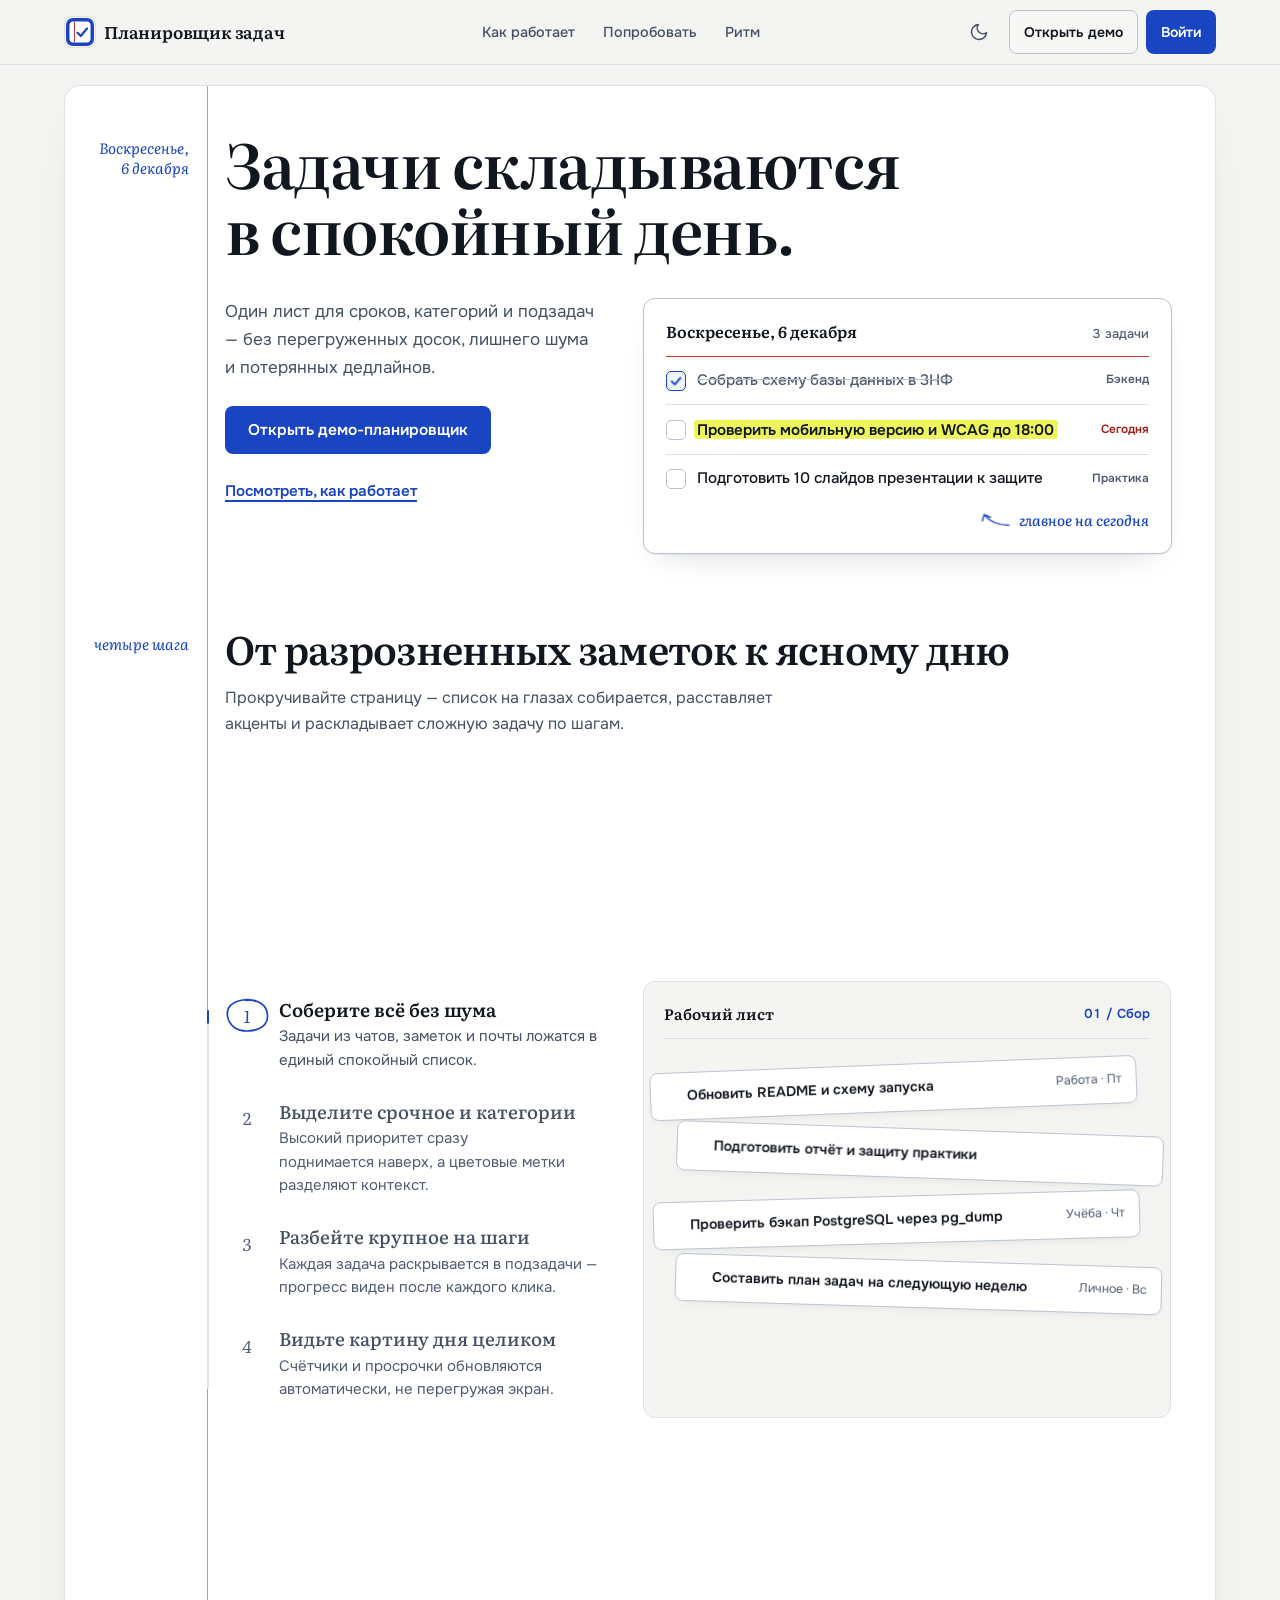
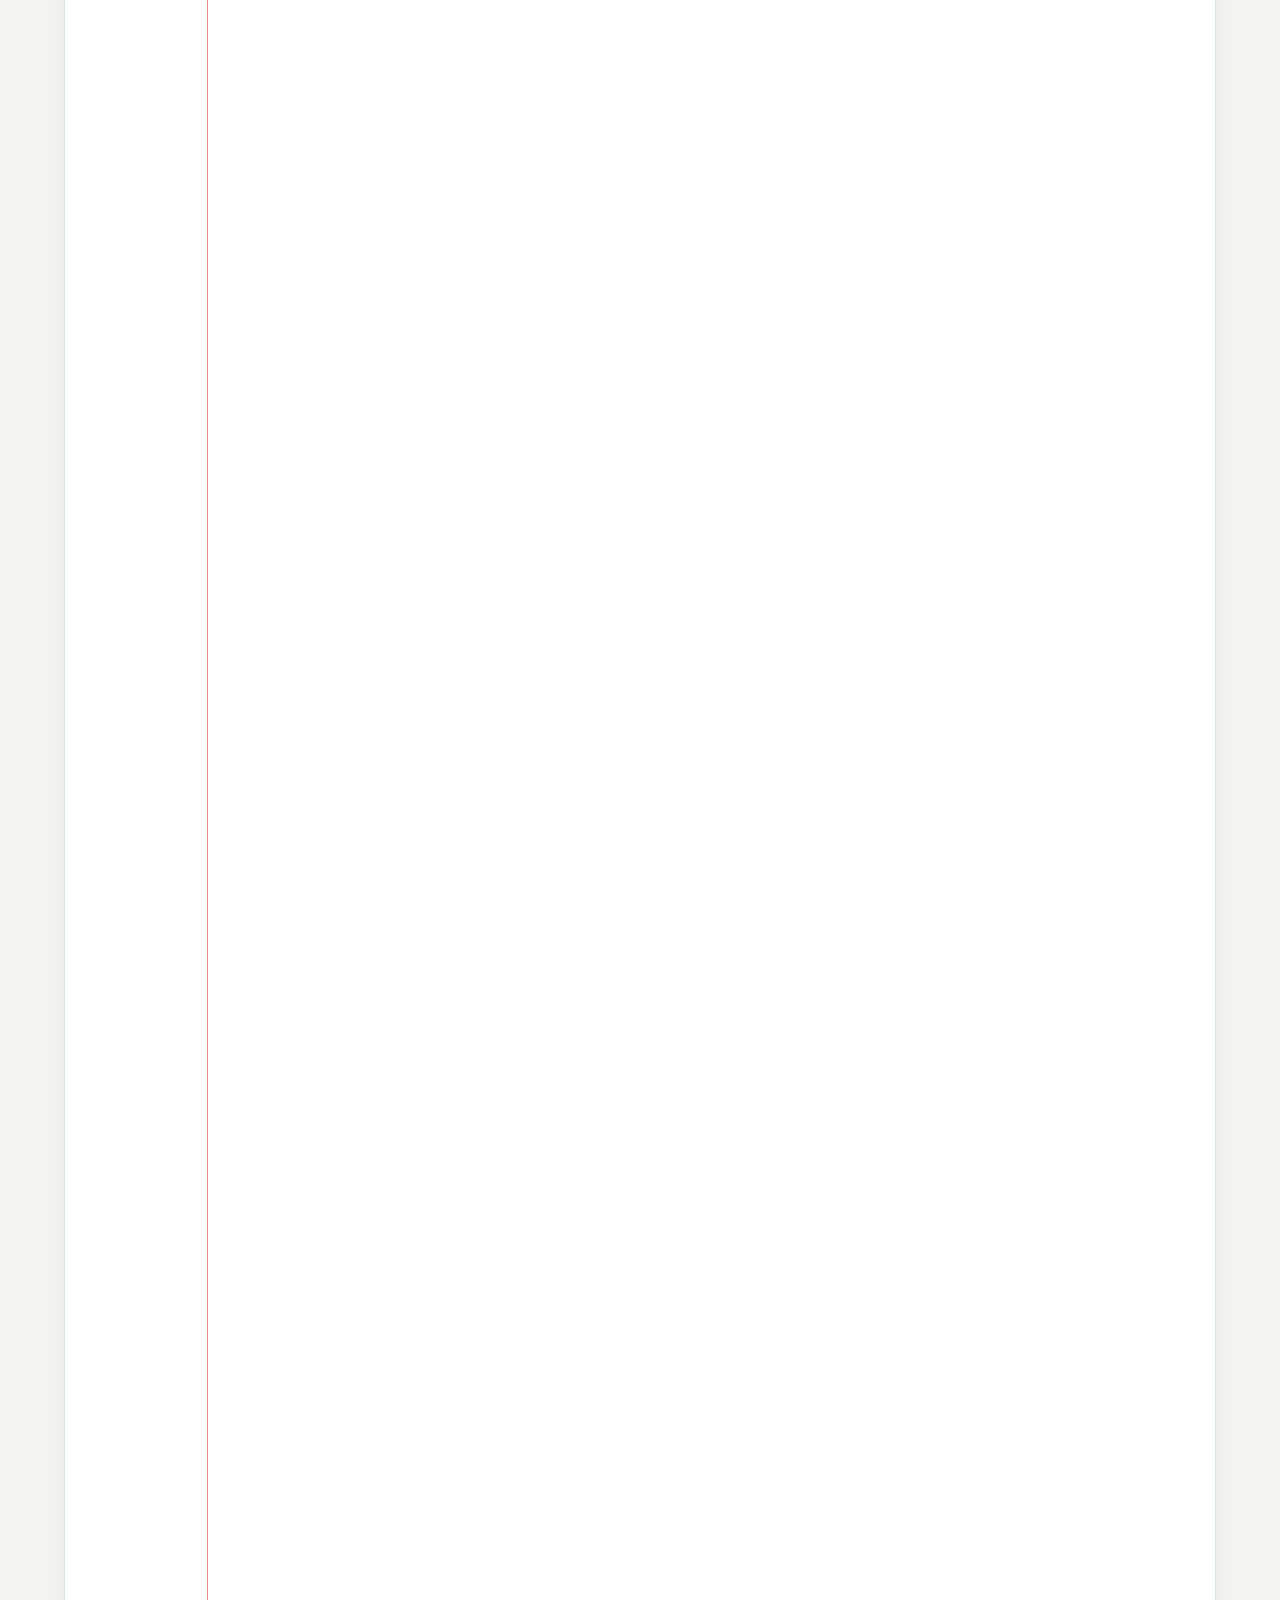
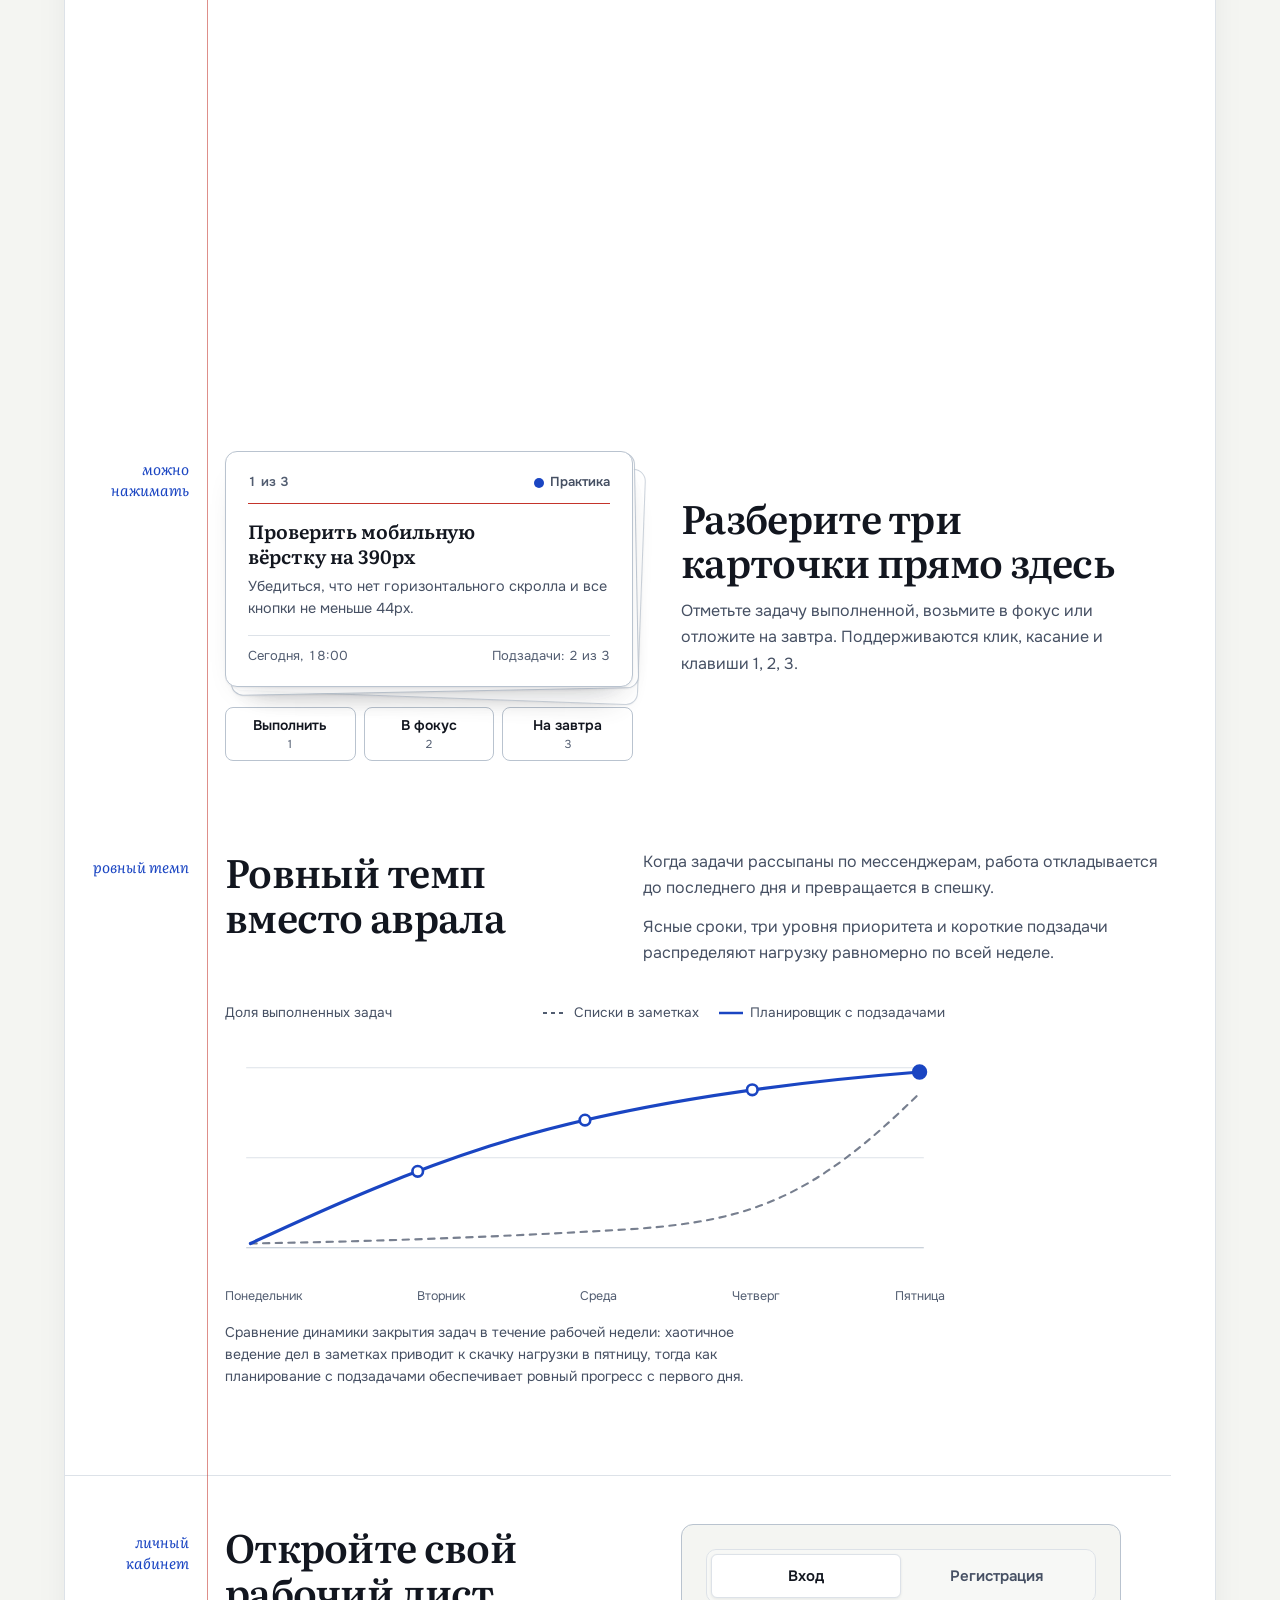
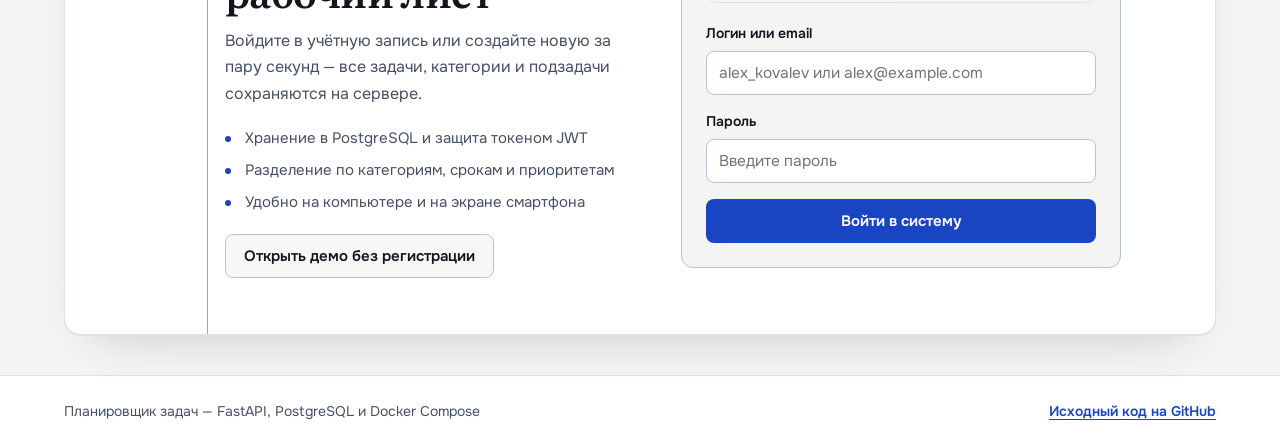
==== commit b11e5a1e: "fix(frontend): resolve mobile story clipping, WCAG contrast/focus trap, tablet CTA, and offline SW f" ====
--- a/docs/index.html
+++ b/docs/index.html
@@ -483,9 +483,9 @@
                   />
 
                   <!-- Checkpoints on calm curve -->
-                  <circle class="rhythm__dot" cx="182" cy="126" r="5"/>
-                  <circle class="rhythm__dot" cx="340" cy="76" r="5"/>
-                  <circle class="rhythm__dot" cx="498" cy="48" r="5"/>
+                  <circle class="rhythm__dot" cx="182" cy="127.8" r="5"/>
+                  <circle class="rhythm__dot" cx="340" cy="79.4" r="5"/>
+                  <circle class="rhythm__dot" cx="498" cy="50.8" r="5"/>
                   <circle class="rhythm__dot rhythm__dot--end" cx="656" cy="34" r="6"/>
                 </svg>
 
@@ -529,35 +529,39 @@
               </div>
 
               <div class="auth-card">
-                <div class="segmented" role="tablist" aria-label="Режим входа" data-active-index="0" id="auth-segmented">
+                <div class="segmented" data-active-index="0" id="auth-segmented">
                   <span class="segmented__thumb" aria-hidden="true"></span>
-                  <button
-                    type="button"
-                    class="segmented__btn segmented__btn--active"
-                    role="tab"
-                    aria-selected="true"
-                    aria-controls="login-form"
-                    id="tab-login"
-                  >
-                    Вход
-                  </button>
-                  <button
-                    type="button"
-                    class="segmented__btn"
-                    role="tab"
-                    aria-selected="false"
-                    aria-controls="register-form"
-                    id="tab-register"
-                  >
-                    Регистрация
-                  </button>
+                  <div class="segmented__tabs" role="tablist" aria-label="Режим входа">
+                    <button
+                      type="button"
+                      class="segmented__btn segmented__btn--active"
+                      role="tab"
+                      aria-selected="true"
+                      aria-controls="login-form"
+                      tabindex="0"
+                      id="tab-login"
+                    >
+                      Вход
+                    </button>
+                    <button
+                      type="button"
+                      class="segmented__btn"
+                      role="tab"
+                      aria-selected="false"
+                      aria-controls="register-form"
+                      tabindex="-1"
+                      id="tab-register"
+                    >
+                      Регистрация
+                    </button>
+                  </div>
                 </div>
 
                 <div class="alert alert--error" id="auth-error" role="alert" hidden>
                   <p class="alert__text" id="auth-error-text"></p>
                 </div>
 
-                <form class="form" id="login-form" novalidate>
+                <form class="form" id="login-form" role="tabpanel" aria-labelledby="tab-login" novalidate>
                   <div class="form__group">
                     <label class="form__label" for="login-identifier">Логин или email</label>
                     <input
@@ -587,7 +591,7 @@
                   </button>
                 </form>
 
-                <form class="form" id="register-form" hidden novalidate>
+                <form class="form" id="register-form" role="tabpanel" aria-labelledby="tab-register" hidden novalidate>
                   <div class="form__group">
                     <label class="form__label" for="reg-username">Имя пользователя</label>
                     <input
@@ -750,31 +754,35 @@
                 id="btn-mobile-cat-toggle"
                 aria-expanded="false"
                 aria-controls="mobile-cat-drawer"
-                aria-label="Добавить категорию"
+                aria-label="Управление категориями"
+                title="Добавить или удалить категорию"
               >
                 +
               </button>
             </section>
-            <form class="mobile-cat-drawer" id="mobile-cat-drawer" hidden aria-label="Создать категорию">
-              <label class="sr-only" for="mobile-category-name">Название категории</label>
-              <input
-                class="form__input form__input--compact"
-                type="text"
-                id="mobile-category-name"
-                maxlength="60"
-                placeholder="Название категории"
-                required
-              >
-              <label class="sr-only" for="mobile-category-color">Цвет категории</label>
-              <input
-                class="category-form__color"
-                type="color"
-                id="mobile-category-color"
-                value="#1a45c2"
-                title="Цвет категории"
-              >
-              <button type="submit" class="btn btn--secondary btn--compact">Добавить</button>
-            </form>
+            <div class="mobile-cat-drawer" id="mobile-cat-drawer" hidden>
+              <form class="mobile-cat-drawer__form" id="mobile-category-form" aria-label="Создать категорию">
+                <label class="sr-only" for="mobile-category-name">Название категории</label>
+                <input
+                  class="form__input form__input--compact"
+                  type="text"
+                  id="mobile-category-name"
+                  maxlength="60"
+                  placeholder="Название категории"
+                  required
+                >
+                <label class="sr-only" for="mobile-category-color">Цвет категории</label>
+                <input
+                  class="category-form__color"
+                  type="color"
+                  id="mobile-category-color"
+                  value="#1a45c2"
+                  title="Цвет категории"
+                >
+                <button type="submit" class="btn btn--secondary btn--compact">Добавить</button>
+              </form>
+              <ul class="mobile-cat-drawer__list" id="mobile-category-manage-list" aria-label="Удаление категорий"></ul>
+            </div>
 
             <!-- Search & Filters Toolbar -->
             <div class="ws-toolbar" role="search" aria-label="Поиск и фильтрация задач">
--- a/docs/css/styles.css
+++ b/docs/css/styles.css
@@ -11,7 +11,7 @@
   --sheet-subtle: #f7f8f6;
   --ink: #12161f;
   --ink-soft: #465063;
-  --ink-faint: #596478;
+  --ink-faint: #515c70;
   --rule: #dde2e8;
   --rule-strong: #b9c3cf;
   --accent: #1a45c2;
@@ -59,7 +59,7 @@
   --sheet-subtle: #1a2130;
   --ink: #eceff6;
   --ink-soft: #a2acc0;
-  --ink-faint: #8a95ad;
+  --ink-faint: #98a3ba;
   --rule: #242d40;
   --rule-strong: #37445f;
   --accent: #84a6ff;
@@ -155,7 +155,7 @@
 }
 
 :focus-visible {
-  outline: 2.5px solid var(--accent);
+  outline: 3px solid var(--accent);
   outline-offset: 2px;
 }
 
@@ -599,6 +599,10 @@
   display: grid;
   grid-template-columns: subgrid;
   row-gap: 0.75rem;
+}
+
+.sheet__row[id] {
+  scroll-margin-top: 84px;
 }
 
 .sheet__row > * {
@@ -1027,13 +1031,27 @@
   transition-timing-function: var(--ease-soft);
 }
 
-.story-step[data-active="false"] .story-step__trigger {
-  opacity: 0.45;
-}
-
-.story-step[data-active="false"] .story-step__trigger:hover,
-.story-step[data-active="false"] .story-step__trigger:focus-visible {
-  opacity: 0.82;
+.story-step[data-active="false"] .story-step__num {
+  color: var(--ink-faint);
+}
+
+.story-step[data-active="false"] .story-step__title {
+  color: var(--ink-soft);
+  font-weight: 500;
+}
+
+.story-step[data-active="false"] .story-step__body {
+  color: var(--ink-faint);
+}
+
+.story-step[data-active="false"] .story-step__trigger:hover .story-step__title,
+.story-step[data-active="false"] .story-step__trigger:focus-visible .story-step__title {
+  color: var(--ink);
+}
+
+.story-step[data-active="false"] .story-step__trigger:hover .story-step__num,
+.story-step[data-active="false"] .story-step__trigger:focus-visible .story-step__num {
+  color: var(--accent);
 }
 
 .story-step__num {
@@ -1101,6 +1119,10 @@
 /* On narrow or short viewports while pinned, stack all 4 steps in one grid cell so stage fits cleanly */
 @media (prefers-reduced-motion: no-preference) and (max-width: 1023px),
   (prefers-reduced-motion: no-preference) and (max-height: 700px) {
+  .story-steps__rail {
+    display: none !important;
+  }
+
   .story-step {
     grid-area: 1 / 1;
     transition-property: opacity, transform;
@@ -1155,7 +1177,7 @@
 
 .story-stage__canvas {
   position: relative;
-  height: 316px;
+  height: 392px;
 }
 
 .stage-slip {
@@ -1391,22 +1413,41 @@
 
 .stage-summary__stats {
   flex: 1;
+  min-width: 0;
   display: grid;
-  grid-template-columns: repeat(4, 1fr);
-  gap: 0.375rem;
+  grid-template-columns: repeat(2, minmax(0, 1fr));
+  gap: 0.45rem 0.5rem;
 }
 
 .stage-summary__cell {
   display: flex;
   flex-direction: column;
-  gap: 0.1rem;
+  gap: 0.08rem;
+  min-width: 0;
   border-left: 1px solid var(--rule);
   padding-left: 0.5rem;
 }
 
-.stage-summary__cell:first-child {
+.stage-summary__cell:nth-child(2n + 1) {
   border-left: 0;
   padding-left: 0;
+}
+
+@media (min-width: 520px) {
+  .stage-summary__stats {
+    grid-template-columns: repeat(4, minmax(0, 1fr));
+    gap: 0.375rem;
+  }
+
+  .stage-summary__cell:nth-child(2n + 1) {
+    border-left: 1px solid var(--rule);
+    padding-left: 0.5rem;
+  }
+
+  .stage-summary__cell:first-child {
+    border-left: 0;
+    padding-left: 0;
+  }
 }
 
 .stage-summary__k {
@@ -1494,9 +1535,17 @@
   border: 1px solid var(--rule-strong);
   border-radius: var(--radius-md);
   box-shadow: var(--shadow-card);
+  touch-action: pan-y;
+  cursor: grab;
   transition-property: transform, opacity;
   transition-duration: 300ms;
   transition-timing-function: var(--ease-soft);
+}
+
+.triage-card--dragging {
+  transition: none;
+  cursor: grabbing;
+  user-select: none;
 }
 
 .triage-card--exit-right {
@@ -1874,13 +1923,16 @@
 /* Sliding segmented control (concentric radii: outer 10px, pad 4px, inner 6px) */
 .segmented {
   position: relative;
-  display: grid;
-  grid-template-columns: 1fr 1fr;
   padding: 4px;
   background: var(--sheet-subtle);
   border: 1px solid var(--rule);
   border-radius: 10px;
   margin-bottom: 1.25rem;
+}
+
+.segmented__tabs {
+  display: grid;
+  grid-template-columns: 1fr 1fr;
 }
 
 .segmented__thumb {
@@ -2381,15 +2433,48 @@
 
 .mobile-cat-drawer {
   display: flex;
-  flex-wrap: wrap;
-  gap: 0.5rem;
+  flex-direction: column;
+  gap: 0.75rem;
   padding: 0.75rem 1.25rem;
   background: var(--sheet-subtle);
   border-bottom: 1px solid var(--rule);
 }
 
-.mobile-cat-drawer .form__input {
+.mobile-cat-drawer__form {
+  display: flex;
+  flex-wrap: wrap;
+  gap: 0.5rem;
+}
+
+.mobile-cat-drawer__form .form__input {
   flex: 1 1 160px;
+}
+
+.mobile-cat-drawer__list {
+  list-style: none;
+  margin: 0;
+  padding: 0.5rem 0 0;
+  border-top: 1px solid var(--rule);
+  display: flex;
+  flex-wrap: wrap;
+  gap: 0.45rem;
+}
+
+.mobile-cat-drawer__item {
+  display: inline-flex;
+  align-items: center;
+  gap: 0.25rem;
+  padding-left: 0.75rem;
+  border: 1px solid var(--rule-strong);
+  border-radius: 999px;
+  background: var(--sheet);
+  font-size: 0.85rem;
+  font-weight: 500;
+  color: var(--ink);
+}
+
+.mobile-cat-drawer__del {
+  border-radius: 999px;
 }
 
 /* Search & Filter Toolbar */
@@ -2681,10 +2766,12 @@
 }
 
 .task-row__title-btn {
-  display: inline-block;
+  display: inline-flex;
+  align-items: center;
+  min-height: 44px;
   max-width: 100%;
-  padding: 0;
-  margin: 0;
+  padding: 0.45rem 0;
+  margin: -0.45rem 0;
   border: 0;
   background: transparent;
   font-family: inherit;
@@ -2871,6 +2958,12 @@
   border-top: 1px solid var(--rule);
   background: var(--sheet);
   flex-shrink: 0;
+}
+
+@media (max-width: 479px) {
+  .modal__footer--sticky .btn {
+    flex: 1 1 135px;
+  }
 }
 
 /* Task detail & subtasks */
@@ -3052,6 +3145,10 @@
     display: inline-flex;
   }
 
+  .ws-header__mobile-add {
+    display: none !important;
+  }
+
   .btn--compact {
     padding: 0.5rem 0.875rem;
   }
@@ -3119,7 +3216,7 @@
   }
 
   .story-stage__canvas {
-    height: 332px;
+    height: 344px;
   }
 
   .task-row {
@@ -3202,8 +3299,7 @@
   }
 
   .mobile-cats,
-  .mobile-cat-drawer,
-  .ws-header__mobile-add {
+  .mobile-cat-drawer {
     display: none !important;
   }
 
@@ -3245,6 +3341,6 @@
   }
 
   .story-step[data-active="false"] .story-step__trigger {
-    opacity: 0.85 !important;
-  }
-}
+    opacity: 1 !important;
+  }
+}
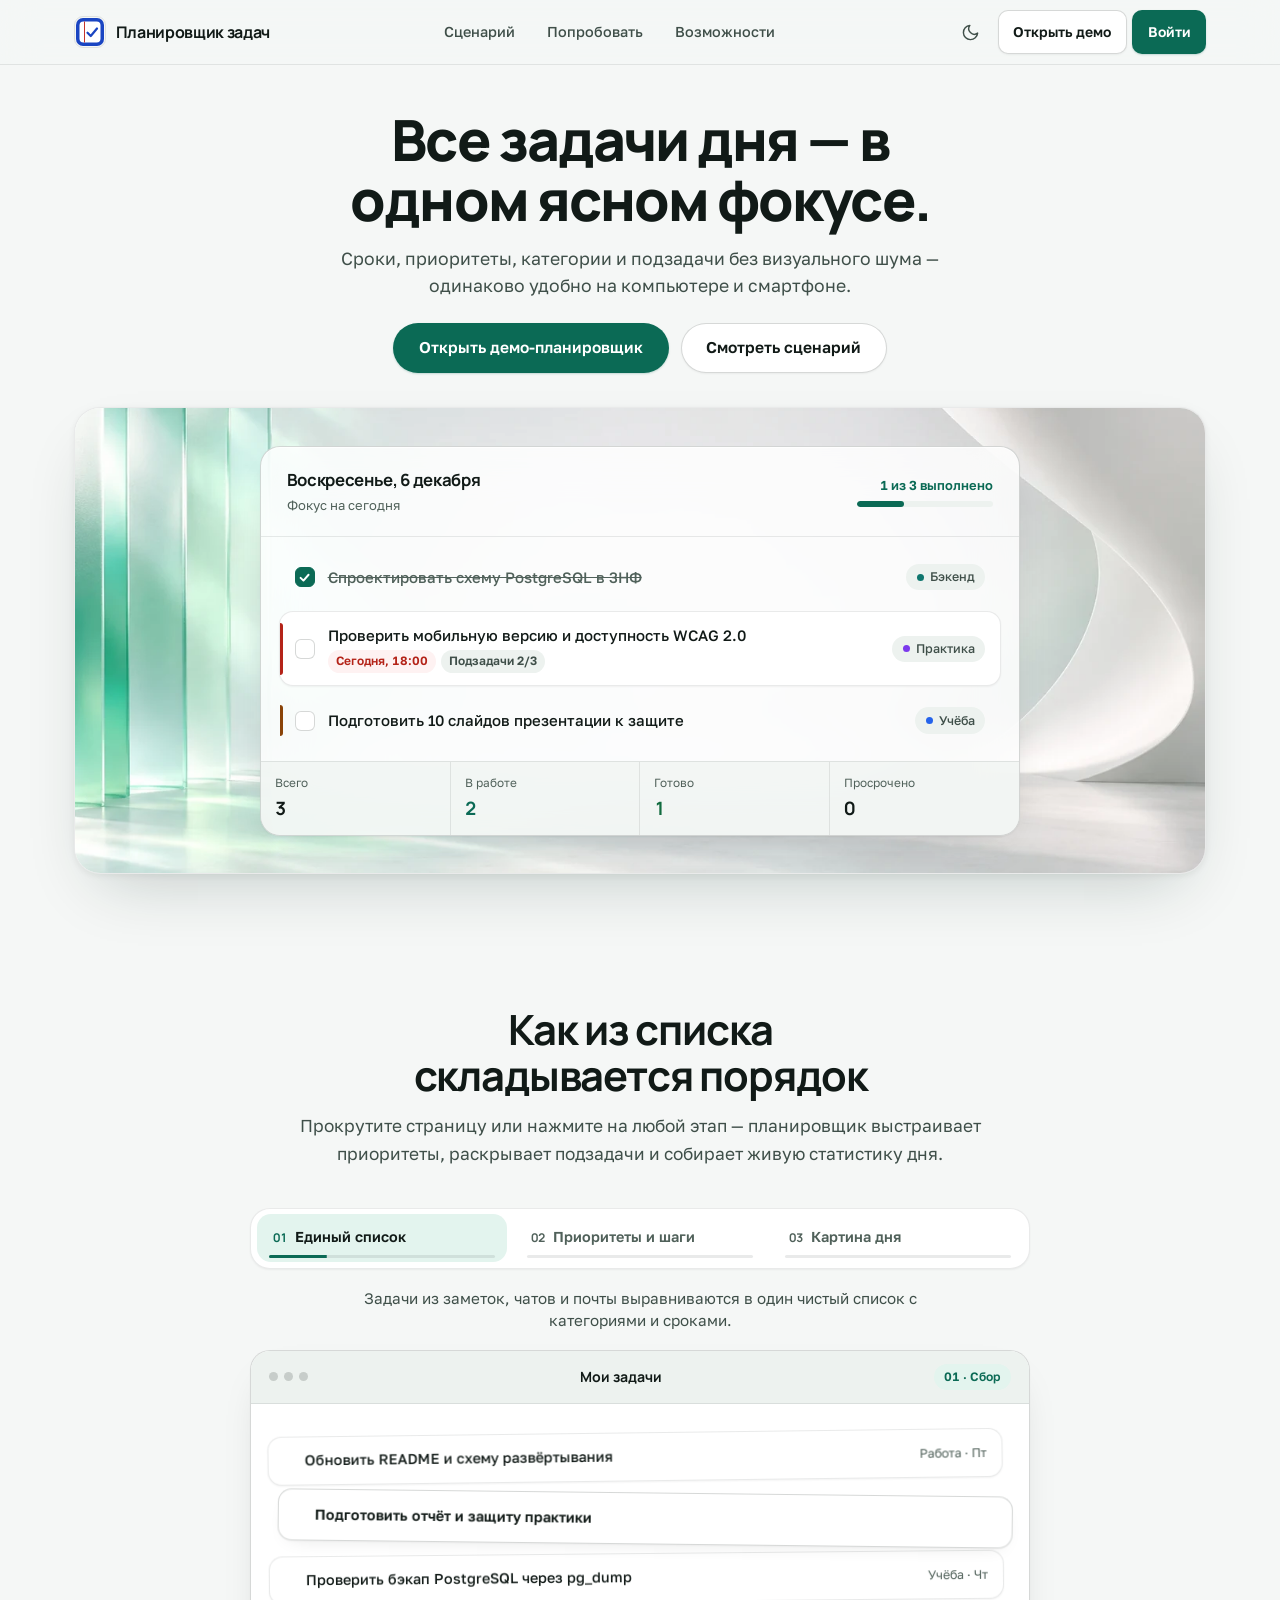
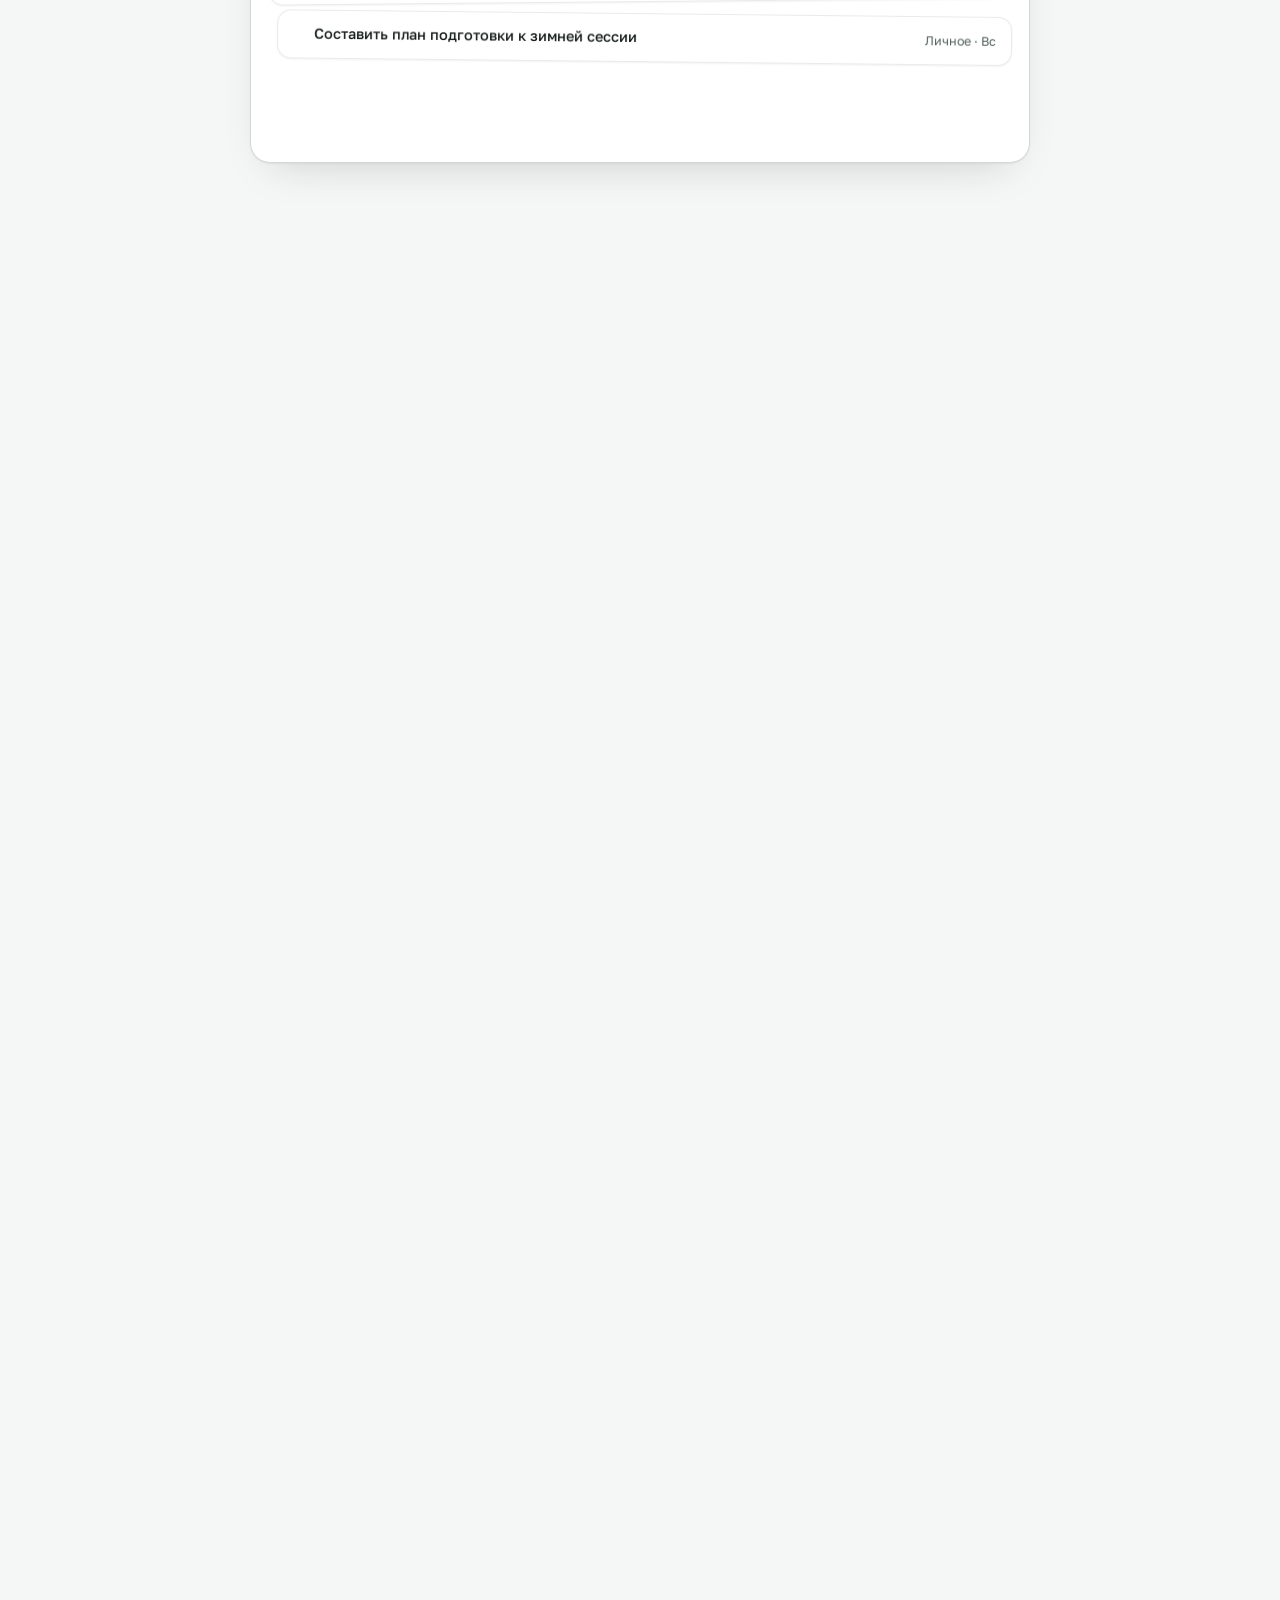
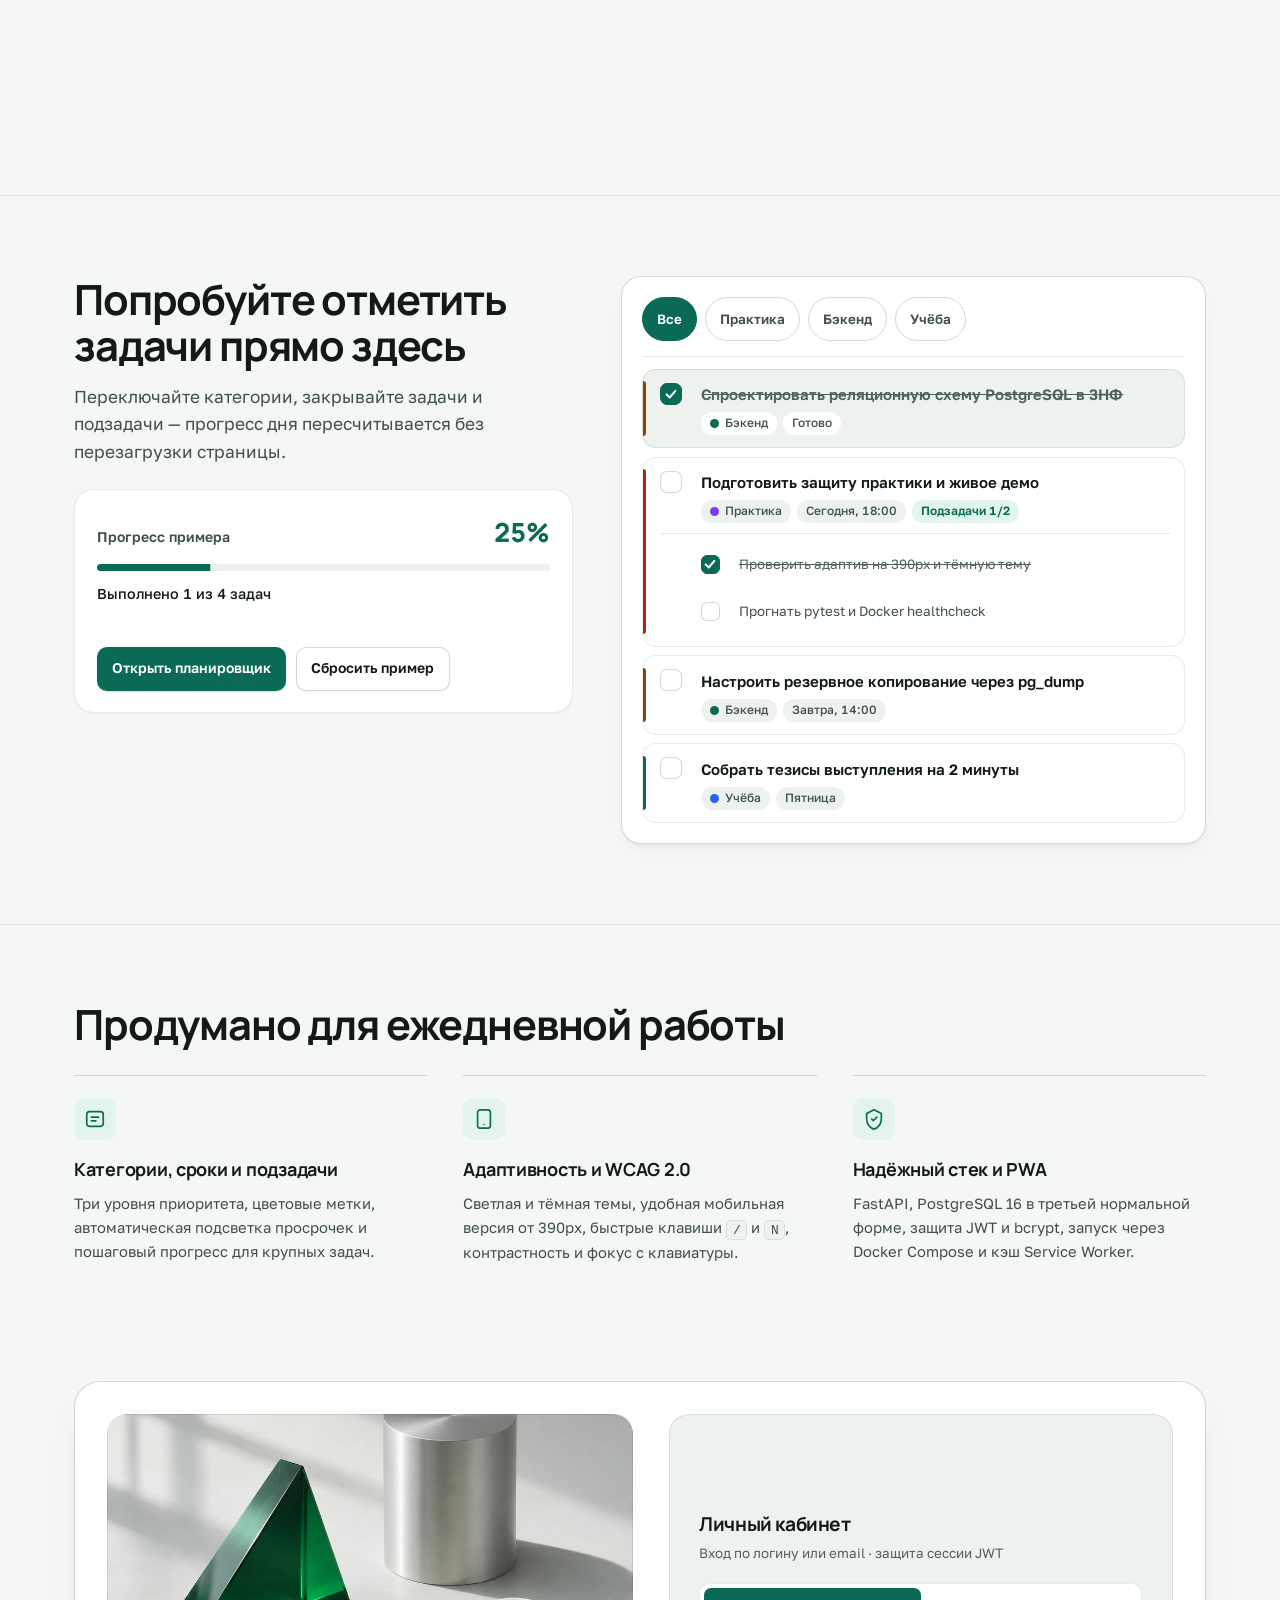
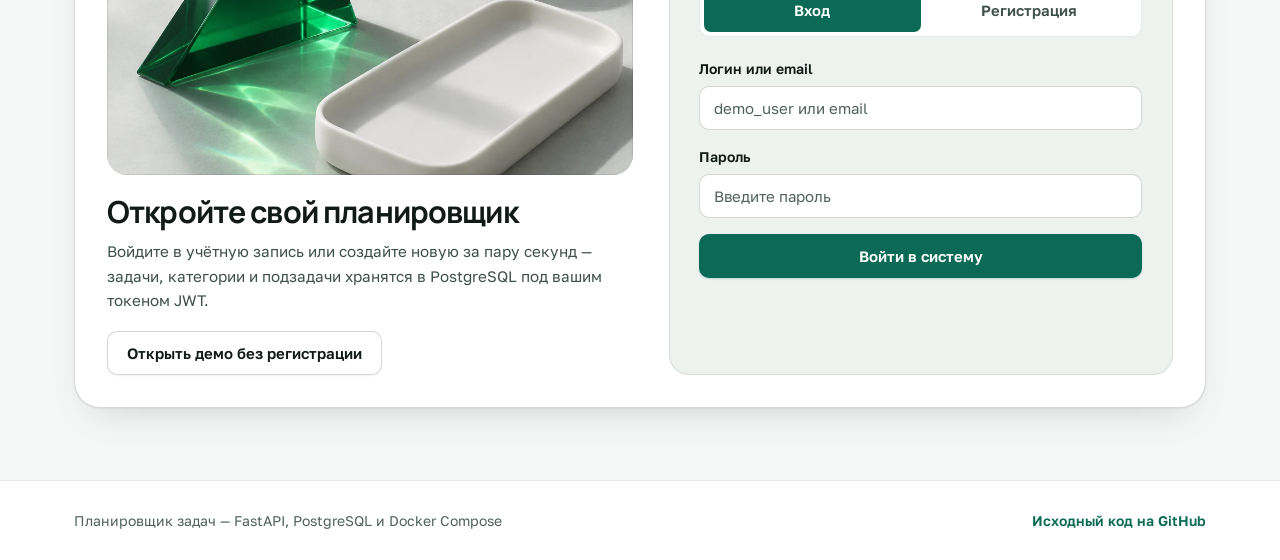
==== commit 266afbb6: "fix(frontend): polish mobile modal layout, 44px touch targets, WCAG count contrast, and focus guards" ====
--- a/docs/index.html
+++ b/docs/index.html
@@ -3,14 +3,20 @@
 <head>
   <meta charset="UTF-8">
   <meta name="viewport" content="width=device-width, initial-scale=1.0">
-  <meta name="description" content="Планировщик задач — спокойный рабочий лист для сроков, категорий и подзадач">
-  <meta name="theme-color" content="#1a45c2">
+  <meta name="description" content="Планировщик задач — спокойный контроль сроков, категорий, приоритетов и подзадач на компьютере и смартфоне">
+  <meta name="theme-color" content="#0b6a55">
+  <meta property="og:type" content="website">
+  <meta property="og:title" content="Планировщик задач — все дела дня в одном ясном фокусе">
+  <meta property="og:description" content="Сроки, приоритеты, категории и подзадачи без визуального шума. FastAPI, PostgreSQL 16, Docker Compose, WCAG 2.0 и PWA.">
+  <meta property="og:url" content="https://apelsinkos.github.io/task-planner/">
+  <meta property="og:image" content="https://apelsinkos.github.io/task-planner/icons/og-preview.png">
+  <meta name="twitter:card" content="summary_large_image">
   <title>Планировщик задач</title>
   <link rel="icon" href="icons/favicon.svg" type="image/svg+xml">
   <link rel="manifest" href="manifest.webmanifest">
   <link rel="preconnect" href="https://fonts.googleapis.com">
   <link rel="preconnect" href="https://fonts.gstatic.com" crossorigin>
-  <link rel="stylesheet" href="https://fonts.googleapis.com/css2?family=Literata:ital,opsz,wght@0,7..72,500;0,7..72,600;1,7..72,400;1,7..72,500&family=Onest:wght@400;500;600;700&display=swap">
+  <link rel="stylesheet" href="https://fonts.googleapis.com/css2?family=Golos+Text:wght@400;500;600;700&family=Manrope:wght@600;700;800&display=swap">
   <script>
     (function () {
       try {
@@ -45,9 +51,9 @@
       </a>
 
       <nav class="topbar__anchors" id="topbar-anchors" aria-label="Разделы обзора">
-        <a class="topbar__link" href="#how-it-works">Как работает</a>
+        <a class="topbar__link" href="#how-it-works">Сценарий</a>
         <a class="topbar__link" href="#try-demo">Попробовать</a>
-        <a class="topbar__link" href="#rhythm">Ритм</a>
+        <a class="topbar__link" href="#features">Возможности</a>
       </nav>
 
       <div class="topbar__controls">
@@ -58,11 +64,11 @@
           aria-label="Переключить цветовую тему"
           title="Переключить тему"
         >
-          <svg class="theme-icon theme-icon--sun" viewBox="0 0 24 24" width="20" height="20" fill="none" stroke="currentColor" stroke-width="1.8" stroke-linecap="round" stroke-linejoin="round" aria-hidden="true">
+          <svg class="theme-icon theme-icon--sun" viewBox="0 0 24 24" width="19" height="19" fill="none" stroke="currentColor" stroke-width="1.8" stroke-linecap="round" stroke-linejoin="round" aria-hidden="true">
             <circle cx="12" cy="12" r="4"/>
             <path d="M12 2v2M12 20v2M4.93 4.93l1.41 1.41M17.66 17.66l1.41 1.41M2 12h2M20 12h2M6.34 17.66l-1.41 1.41M19.07 4.93l-1.41 1.41"/>
           </svg>
-          <svg class="theme-icon theme-icon--moon" viewBox="0 0 24 24" width="20" height="20" fill="none" stroke="currentColor" stroke-width="1.8" stroke-linecap="round" stroke-linejoin="round" aria-hidden="true">
+          <svg class="theme-icon theme-icon--moon" viewBox="0 0 24 24" width="19" height="19" fill="none" stroke="currentColor" stroke-width="1.8" stroke-linecap="round" stroke-linejoin="round" aria-hidden="true">
             <path d="M21 12.79A9 9 0 1 1 11.21 3 7 7 0 0 0 21 12.79z"/>
           </svg>
         </button>
@@ -79,11 +85,12 @@
             Обзор
           </button>
           <span class="topbar__username" id="header-username"></span>
-          <button type="button" class="btn btn--primary btn--compact" id="btn-open-create">
+          <button type="button" class="btn btn--primary btn--compact" id="btn-open-create" aria-keyshortcuts="N">
             <svg viewBox="0 0 20 20" width="16" height="16" fill="none" stroke="currentColor" stroke-width="2" stroke-linecap="round" aria-hidden="true">
               <path d="M10 4v12M4 10h12"/>
             </svg>
             <span>Новая задача</span>
+            <kbd class="btn__kbd" aria-hidden="true">N</kbd>
           </button>
           <button type="button" class="btn btn--ghost btn--compact" id="btn-logout">Выйти</button>
         </nav>
@@ -106,541 +113,532 @@
     </div>
 
     <!-- ================================================================
-         VIEW 1: EDITORIAL SHOWCASE + INTEGRATED AUTH (#landing-view)
+         VIEW 1: PRODUCT SHOWCASE + INTEGRATED AUTH (#landing-view)
          ================================================================ -->
-    <div class="showcase-wrap" id="landing-view">
-      <div class="container">
-        <div class="sheet" id="top">
-
-          <!-- Chapter 1: Hero -->
-          <section class="sheet__row hero" aria-labelledby="hero-title">
-            <p class="margin-note hero__margin-note" id="hero-margin-date">Рабочий лист</p>
-            <div class="hero__body">
-              <h1 class="hero__title" id="hero-title">
-                <span class="hero__title-line">Задачи складываются</span>
-                <span class="hero__title-line">в спокойный день.</span>
-              </h1>
-
-              <div class="hero__grid">
-                <div class="hero__copy">
-                  <p class="hero__lead">
-                    Один лист для сроков, категорий и подзадач — без перегруженных
-                    досок, лишнего шума и потерянных дедлайнов.
-                  </p>
-                  <div class="hero__actions">
-                    <button type="button" class="btn btn--primary btn--lg" id="btn-hero-start">
-                      Открыть планировщик
-                    </button>
-                    <a class="hero__text-link" href="#how-it-works">Посмотреть, как работает</a>
+    <div class="landing" id="landing-view">
+
+      <!-- Section 1: Hero Statement + Luminous Studio Stage -->
+      <section class="hero" id="top" aria-labelledby="hero-title">
+        <div class="container">
+          <div class="hero__intro">
+            <h1 class="hero__title" id="hero-title">
+              Все задачи дня — в одном ясном фокусе.
+            </h1>
+            <p class="hero__lead">
+              Сроки, приоритеты, категории и подзадачи без визуального шума —
+              одинаково удобно на компьютере и смартфоне.
+            </p>
+            <div class="hero__actions">
+              <button type="button" class="btn btn--primary btn--lg" id="btn-hero-start">
+                Открыть планировщик
+              </button>
+              <a class="btn btn--secondary btn--lg" href="#how-it-works">Смотреть сценарий</a>
+            </div>
+          </div>
+
+          <!-- Signature Product Stage backed by bespoke studio renders -->
+          <div class="hero-stage" id="hero-stage" aria-hidden="true">
+            <img
+              class="hero-stage__bg hero-stage__bg--light"
+              src="images/hero-stage-light.webp"
+              alt=""
+              width="1440"
+              height="810"
+              fetchpriority="high"
+            >
+            <img
+              class="hero-stage__bg hero-stage__bg--dark"
+              src="images/hero-stage-dark.webp"
+              alt=""
+              width="1440"
+              height="810"
+            >
+
+            <div class="hero-window" id="hero-window">
+              <div class="hero-window__bar">
+                <div class="hero-window__meta">
+                  <span class="hero-window__date" id="hero-today-date">Четверг, 26 ноября</span>
+                  <span class="hero-window__sub">Фокус на сегодня</span>
+                </div>
+                <div class="hero-window__progress-wrap">
+                  <span class="hero-window__ratio">1 из 3 выполнено</span>
+                  <div class="hero-window__progress-track">
+                    <div class="hero-window__progress-fill"></div>
                   </div>
                 </div>
-
-                <!-- Single orchestrated load illustration: printed daily sheet -->
-                <div class="day-sheet-frame" aria-hidden="true">
-                  <div class="day-sheet">
-                    <div class="day-sheet__head">
-                      <span class="day-sheet__day">Четверг · 26 ноября</span>
-                      <span class="day-sheet__count">3 задачи</span>
-                    </div>
-
-                    <div class="day-sheet__rows">
-                      <div class="day-sheet__row day-sheet__row--check">
-                        <span class="day-sheet__box">
-                          <svg viewBox="0 0 18 18" class="day-sheet__check-svg">
-                            <path class="day-sheet__check-path" pathLength="1" d="M3.5 9.5 L7.5 13.5 L14.5 5"/>
-                          </svg>
-                        </span>
-                        <span class="day-sheet__text day-sheet__text--strike">Собрать схему базы данных в 3НФ</span>
-                        <span class="day-sheet__tag">Бэкенд</span>
-                      </div>
-
-                      <div class="day-sheet__row day-sheet__row--marked">
-                        <span class="day-sheet__box"></span>
-                        <span class="day-sheet__marked-wrap">
-                          <span class="day-sheet__ink">Проверить мобильную версию и WCAG до 18:00</span>
-                          <span class="day-sheet__marker">Проверить мобильную версию и WCAG до 18:00</span>
-                        </span>
-                        <span class="day-sheet__tag day-sheet__tag--urgent">Сегодня</span>
-                      </div>
-
-                      <div class="day-sheet__row">
-                        <span class="day-sheet__box"></span>
-                        <span class="day-sheet__text">Подготовить 10 слайдов презентации к защите</span>
-                        <span class="day-sheet__tag">Практика</span>
-                      </div>
-                    </div>
-
-                    <div class="day-sheet__annotation">
-                      <svg class="day-sheet__arrow" viewBox="0 0 38 22">
-                        <path class="day-sheet__arrow-path" pathLength="1" d="M35 17 C24 17 14 14 7 5 M7 5 L5 12 M7 5 L14 8"/>
-                      </svg>
-                      <span class="day-sheet__note-text">главное на сегодня</span>
+              </div>
+
+              <div class="hero-window__list">
+                <div class="hero-task hero-task--done">
+                  <span class="hero-task__check hero-task__check--checked">
+                    <svg viewBox="0 0 16 16" class="hero-task__check-svg">
+                      <path class="hero-task__check-path" pathLength="1" d="M3.2 8.4 L6.7 11.8 L13 4.6"/>
+                    </svg>
+                  </span>
+                  <div class="hero-task__content">
+                    <span class="hero-task__title">Спроектировать схему PostgreSQL в 3НФ</span>
+                  </div>
+                  <span class="hero-task__tag">
+                    <span class="hero-task__dot" style="background:#0f766e"></span>
+                    Бэкенд
+                  </span>
+                </div>
+
+                <div class="hero-task hero-task--focus">
+                  <span class="hero-task__bar hero-task__bar--high"></span>
+                  <span class="hero-task__check"></span>
+                  <div class="hero-task__content">
+                    <span class="hero-task__title">Проверить мобильную версию и доступность WCAG 2.0</span>
+                    <div class="hero-task__subline">
+                      <span class="hero-task__pill hero-task__pill--urgent">Сегодня, 18:00</span>
+                      <span class="hero-task__pill">Подзадачи 2/3</span>
                     </div>
                   </div>
-                </div>
-              </div>
-            </div>
-          </section>
-
-          <!-- Chapter 2: Apple-style pinned scroll choreography -->
-          <section class="sheet__row story" id="how-it-works" aria-labelledby="story-title">
-            <p class="margin-note story__margin-note">четыре шага</p>
-            <div class="story__intro">
-              <h2 class="section-title" id="story-title">От разрозненных заметок к ясному дню</h2>
-              <p class="section-lead">
-                Прокручивайте страницу — список на глазах собирается, расставляет
-                акценты и раскладывает сложную задачу по шагам.
+                  <span class="hero-task__tag">
+                    <span class="hero-task__dot" style="background:#7c3aed"></span>
+                    Практика
+                  </span>
+                </div>
+
+                <div class="hero-task">
+                  <span class="hero-task__bar hero-task__bar--med"></span>
+                  <span class="hero-task__check"></span>
+                  <div class="hero-task__content">
+                    <span class="hero-task__title">Подготовить 10 слайдов презентации к защите</span>
+                  </div>
+                  <span class="hero-task__tag">
+                    <span class="hero-task__dot" style="background:#2563eb"></span>
+                    Учёба
+                  </span>
+                </div>
+              </div>
+
+              <div class="hero-window__foot">
+                <div class="hero-stat">
+                  <span class="hero-stat__k">Всего</span>
+                  <strong class="hero-stat__v">3</strong>
+                </div>
+                <div class="hero-stat">
+                  <span class="hero-stat__k">В работе</span>
+                  <strong class="hero-stat__v hero-stat__v--accent">2</strong>
+                </div>
+                <div class="hero-stat">
+                  <span class="hero-stat__k">Готово</span>
+                  <strong class="hero-stat__v hero-stat__v--ok">1</strong>
+                </div>
+                <div class="hero-stat">
+                  <span class="hero-stat__k">Просрочено</span>
+                  <strong class="hero-stat__v">0</strong>
+                </div>
+              </div>
+            </div>
+          </div>
+        </div>
+      </section>
+
+      <!-- Section 2: Apple-Style Pinned Scroll Reel -->
+      <section class="reel" id="how-it-works" aria-labelledby="story-title">
+        <div class="container">
+          <div class="section-head section-head--center">
+            <h2 class="section-title" id="story-title">Как из списка складывается порядок</h2>
+            <p class="section-lead">
+              Прокрутите страницу или нажмите на любой этап — планировщик выстраивает
+              приоритеты, раскрывает подзадачи и собирает живую статистику дня.
+            </p>
+          </div>
+
+          <div class="reel__track" id="story-track">
+            <div class="reel__sticky">
+              <!-- Horizontal Apple-style chapter pill tabs -->
+              <div class="reel-tabs" role="group" aria-label="Этапы работы с задачами" id="story-steps-list">
+                <button
+                  type="button"
+                  class="reel-tab"
+                  data-step="0"
+                  data-jump-step="0"
+                  data-active="true"
+                  aria-current="step"
+                >
+                  <span class="reel-tab__num">01</span>
+                  <span class="reel-tab__label">Единый список</span>
+                  <span class="reel-tab__meter" aria-hidden="true"><span class="reel-tab__meter-fill"></span></span>
+                </button>
+
+                <button
+                  type="button"
+                  class="reel-tab"
+                  data-step="1"
+                  data-jump-step="1"
+                  data-active="false"
+                >
+                  <span class="reel-tab__num">02</span>
+                  <span class="reel-tab__label">Приоритеты и шаги</span>
+                  <span class="reel-tab__meter" aria-hidden="true"><span class="reel-tab__meter-fill"></span></span>
+                </button>
+
+                <button
+                  type="button"
+                  class="reel-tab"
+                  data-step="2"
+                  data-jump-step="2"
+                  data-active="false"
+                >
+                  <span class="reel-tab__num">03</span>
+                  <span class="reel-tab__label">Картина дня</span>
+                  <span class="reel-tab__meter" aria-hidden="true"><span class="reel-tab__meter-fill"></span></span>
+                </button>
+              </div>
+
+              <p class="reel__caption" id="story-phase-caption" aria-live="polite">
+                Задачи из заметок, чатов и почты выравниваются в один чистый список с категориями и сроками.
               </p>
-            </div>
-
-            <div class="story__track" id="story-track">
-              <div class="story__sticky">
-                <div class="story__grid">
-                  <!-- Steps list with hand-drawn SVG active circle -->
-                  <div class="story-steps">
-                    <div class="story-steps__rail" aria-hidden="true">
-                      <div class="story-steps__rail-fill" id="story-rail-fill"></div>
+
+              <!-- Pinned scrubbed architectural canvas -->
+              <div class="reel-stage" id="story-stage" aria-hidden="true">
+                <div class="reel-stage__chrome">
+                  <div class="reel-stage__dots">
+                    <span></span><span></span><span></span>
+                  </div>
+                  <span class="reel-stage__title">Мои задачи</span>
+                  <span class="reel-stage__chip" id="story-stage-chip">01 · Сбор</span>
+                </div>
+
+                <div class="reel-stage__canvas">
+                  <div class="stage-slip" data-slip="0">
+                    <span class="stage-slip__bar stage-slip__bar--low"></span>
+                    <span class="stage-slip__dot" style="background:#0f766e"></span>
+                    <span class="stage-slip__text">Обновить README и схему развёртывания</span>
+                    <span class="stage-slip__meta">Работа · Пт</span>
+                  </div>
+
+                  <div class="stage-slip stage-slip--featured" data-slip="1">
+                    <div class="stage-slip__top">
+                      <span class="stage-slip__bar stage-slip__bar--high"></span>
+                      <span class="stage-slip__dot" style="background:#7c3aed"></span>
+                      <span class="stage-slip__text">Подготовить отчёт и защиту практики</span>
+                      <span class="stage-slip__priority">Высокий</span>
                     </div>
-                    <ol class="story-steps__list" id="story-steps-list">
-                      <li class="story-step" data-step="0" data-active="true" aria-current="step">
-                        <button type="button" class="story-step__trigger" data-jump-step="0">
-                          <span class="story-step__num">
-                            <span>1</span>
-                            <svg aria-hidden="true" viewBox="0 0 44 36" class="story-step__circle">
-                              <path pathLength="1" d="M31 5C24 2 12 3 6 9 1 15 3 25 10 30c7 5 20 4 27-1 6-5 6-14 1-20-4-4-10-6-17-5"/>
-                            </svg>
-                          </span>
-                          <span class="story-step__content">
-                            <span class="story-step__title">Соберите всё без шума</span>
-                            <span class="story-step__body">Задачи из чатов, заметок и почты ложатся в единый спокойный список.</span>
-                          </span>
-                        </button>
-                      </li>
-
-                      <li class="story-step" data-step="1" data-active="false">
-                        <button type="button" class="story-step__trigger" data-jump-step="1">
-                          <span class="story-step__num">
-                            <span>2</span>
-                            <svg aria-hidden="true" viewBox="0 0 44 36" class="story-step__circle">
-                              <path pathLength="1" d="M31 5C24 2 12 3 6 9 1 15 3 25 10 30c7 5 20 4 27-1 6-5 6-14 1-20-4-4-10-6-17-5"/>
-                            </svg>
-                          </span>
-                          <span class="story-step__content">
-                            <span class="story-step__title">Выделите срочное и категории</span>
-                            <span class="story-step__body">Высокий приоритет сразу поднимается наверх, а цветовые метки разделяют контекст.</span>
-                          </span>
-                        </button>
-                      </li>
-
-                      <li class="story-step" data-step="2" data-active="false">
-                        <button type="button" class="story-step__trigger" data-jump-step="2">
-                          <span class="story-step__num">
-                            <span>3</span>
-                            <svg aria-hidden="true" viewBox="0 0 44 36" class="story-step__circle">
-                              <path pathLength="1" d="M31 5C24 2 12 3 6 9 1 15 3 25 10 30c7 5 20 4 27-1 6-5 6-14 1-20-4-4-10-6-17-5"/>
-                            </svg>
-                          </span>
-                          <span class="story-step__content">
-                            <span class="story-step__title">Разбейте крупное на шаги</span>
-                            <span class="story-step__body">Каждая задача раскрывается в подзадачи — прогресс виден после каждого клика.</span>
-                          </span>
-                        </button>
-                      </li>
-
-                      <li class="story-step" data-step="3" data-active="false">
-                        <button type="button" class="story-step__trigger" data-jump-step="3">
-                          <span class="story-step__num">
-                            <span>4</span>
-                            <svg aria-hidden="true" viewBox="0 0 44 36" class="story-step__circle">
-                              <path pathLength="1" d="M31 5C24 2 12 3 6 9 1 15 3 25 10 30c7 5 20 4 27-1 6-5 6-14 1-20-4-4-10-6-17-5"/>
-                            </svg>
-                          </span>
-                          <span class="story-step__content">
-                            <span class="story-step__title">Видьте картину дня целиком</span>
-                            <span class="story-step__body">Счётчики и просрочки обновляются автоматически, не перегружая экран.</span>
-                          </span>
-                        </button>
-                      </li>
-                    </ol>
-                  </div>
-
-                  <!-- Scrubbed architectural canvas -->
-                  <div class="story-stage" id="story-stage" aria-hidden="true">
-                    <div class="story-stage__chrome">
-                      <span class="story-stage__label">Рабочий лист</span>
-                      <span class="story-stage__phase-chip" id="story-stage-chip">01 / Сбор</span>
-                    </div>
-
-                    <div class="story-stage__canvas">
-                      <!-- 4 scroll-choreographed task slips -->
-                      <div class="stage-slip" data-slip="0">
-                        <span class="stage-slip__bar stage-slip__bar--low"></span>
-                        <span class="stage-slip__dot" style="background:#0f766e"></span>
-                        <span class="stage-slip__text">Обновить README и схему запуска</span>
-                        <span class="stage-slip__meta">Работа · Пт</span>
+
+                    <div class="stage-slip__expand" id="stage-featured-expand">
+                      <div class="stage-subtask" data-sub="0">
+                        <span class="stage-subtask__box">
+                          <svg viewBox="0 0 16 16"><path pathLength="1" d="M3 8.5 L6.5 12 L13 4.5"/></svg>
+                        </span>
+                        <span class="stage-subtask__title">Оформить разделы 1–4 по методическим указаниям</span>
                       </div>
-
-                      <div class="stage-slip stage-slip--featured" data-slip="1">
-                        <div class="stage-slip__top">
-                          <span class="stage-slip__bar stage-slip__bar--high"></span>
-                          <span class="stage-slip__dot" style="background:#1a45c2"></span>
-                          <span class="stage-slip__text">Подготовить отчёт и защиту практики</span>
-                          <span class="stage-slip__priority">Высокий</span>
+                      <div class="stage-subtask" data-sub="1">
+                        <span class="stage-subtask__box">
+                          <svg viewBox="0 0 16 16"><path pathLength="1" d="M3 8.5 L6.5 12 L13 4.5"/></svg>
+                        </span>
+                        <span class="stage-subtask__title">Проверить мобильную версию и доступность</span>
+                      </div>
+                      <div class="stage-subtask" data-sub="2">
+                        <span class="stage-subtask__box">
+                          <svg viewBox="0 0 16 16"><path pathLength="1" d="M3 8.5 L6.5 12 L13 4.5"/></svg>
+                        </span>
+                        <span class="stage-subtask__title">Прогнать pytest и Docker healthcheck</span>
+                      </div>
+                      <div class="stage-progress">
+                        <div class="stage-progress__track">
+                          <div class="stage-progress__fill" id="stage-progress-fill"></div>
                         </div>
-
-                        <div class="stage-slip__expand" id="stage-featured-expand">
-                          <div class="stage-subtask" data-sub="0">
-                            <span class="stage-subtask__box">
-                              <svg viewBox="0 0 16 16"><path pathLength="1" d="M3 8.5 L6.5 12 L13 4.5"/></svg>
-                            </span>
-                            <span class="stage-subtask__title">Оформить разделы 1–4 по ГОСТ</span>
-                          </div>
-                          <div class="stage-subtask" data-sub="1">
-                            <span class="stage-subtask__box">
-                              <svg viewBox="0 0 16 16"><path pathLength="1" d="M3 8.5 L6.5 12 L13 4.5"/></svg>
-                            </span>
-                            <span class="stage-subtask__title">Сделать скриншоты ПК и смартфона</span>
-                          </div>
-                          <div class="stage-subtask" data-sub="2">
-                            <span class="stage-subtask__box">
-                              <svg viewBox="0 0 16 16"><path pathLength="1" d="M3 8.5 L6.5 12 L13 4.5"/></svg>
-                            </span>
-                            <span class="stage-subtask__title">Прогнать pytest и Docker healthcheck</span>
-                          </div>
-                          <div class="stage-progress">
-                            <div class="stage-progress__track">
-                              <div class="stage-progress__fill" id="stage-progress-fill"></div>
-                            </div>
-                            <span class="stage-progress__pct" id="stage-progress-pct">0%</span>
-                          </div>
-                        </div>
-                      </div>
-
-                      <div class="stage-slip" data-slip="2">
-                        <span class="stage-slip__bar stage-slip__bar--med"></span>
-                        <span class="stage-slip__dot" style="background:#7e470a"></span>
-                        <span class="stage-slip__text">Проверить бэкап PostgreSQL через pg_dump</span>
-                        <span class="stage-slip__meta">Учёба · Чт</span>
-                      </div>
-
-                      <div class="stage-slip" data-slip="3">
-                        <span class="stage-slip__bar stage-slip__bar--low"></span>
-                        <span class="stage-slip__dot" style="background:#6d28d9"></span>
-                        <span class="stage-slip__text">Составить план задач на следующую неделю</span>
-                        <span class="stage-slip__meta">Личное · Вс</span>
-                      </div>
-
-                      <!-- Stage 4 summary ribbon -->
-                      <div class="stage-summary" id="stage-summary">
-                        <div class="stage-summary__ring">
-                          <svg viewBox="0 0 56 56" width="52" height="52">
-                            <circle class="stage-summary__ring-bg" cx="28" cy="28" r="22"/>
-                            <circle class="stage-summary__ring-arc" id="stage-ring-arc" cx="28" cy="28" r="22" pathLength="1"/>
-                          </svg>
-                          <span class="stage-summary__ring-num">67%</span>
-                        </div>
-                        <div class="stage-summary__stats">
-                          <div class="stage-summary__cell">
-                            <span class="stage-summary__k">Всего</span>
-                            <strong class="stage-summary__v">6</strong>
-                          </div>
-                          <div class="stage-summary__cell">
-                            <span class="stage-summary__k">В работе</span>
-                            <strong class="stage-summary__v stage-summary__v--accent">2</strong>
-                          </div>
-                          <div class="stage-summary__cell">
-                            <span class="stage-summary__k">Готово</span>
-                            <strong class="stage-summary__v stage-summary__v--ok">4</strong>
-                          </div>
-                          <div class="stage-summary__cell">
-                            <span class="stage-summary__k">Просрочено</span>
-                            <strong class="stage-summary__v">0</strong>
-                          </div>
-                        </div>
+                        <span class="stage-progress__pct" id="stage-progress-pct">0%</span>
                       </div>
                     </div>
                   </div>
-                </div>
-              </div>
-            </div>
-          </section>
-
-          <!-- Chapter 3: Tactile interactive Day-Card triage stack -->
-          <section class="sheet__row triage" id="try-demo" aria-labelledby="triage-title">
-            <p class="margin-note triage__margin-note" id="triage-margin-note">можно нажимать</p>
-            <div class="triage__grid">
-              <div class="triage__copy">
-                <h2 class="section-title" id="triage-title">Разберите три карточки прямо здесь</h2>
-                <p class="section-lead">
-                  Отметьте задачу выполненной, возьмите в фокус или отложите на завтра.
-                  Поддерживаются клик, касание и клавиши 1, 2, 3.
-                </p>
-                <p class="triage__status" id="triage-status" role="status" aria-live="polite"></p>
-              </div>
-
-              <div class="triage-deck" id="triage-deck" role="group" aria-label="Интерактивный разбор примеров задач">
-                <div class="triage-deck__stack">
-                  <span class="triage-deck__back triage-deck__back--far" aria-hidden="true"></span>
-                  <span class="triage-deck__back triage-deck__back--near" aria-hidden="true"></span>
-
-                  <article class="triage-card" id="triage-card" aria-live="polite">
-                    <div class="triage-card__head">
-                      <span class="triage-card__counter" id="triage-counter">1 из 3</span>
-                      <span class="triage-card__cat" id="triage-category"></span>
+
+                  <div class="stage-slip" data-slip="2">
+                    <span class="stage-slip__bar stage-slip__bar--med"></span>
+                    <span class="stage-slip__dot" style="background:#2563eb"></span>
+                    <span class="stage-slip__text">Проверить бэкап PostgreSQL через pg_dump</span>
+                    <span class="stage-slip__meta">Учёба · Чт</span>
+                  </div>
+
+                  <div class="stage-slip" data-slip="3">
+                    <span class="stage-slip__bar stage-slip__bar--low"></span>
+                    <span class="stage-slip__dot" style="background:#b45309"></span>
+                    <span class="stage-slip__text">Составить план подготовки к зимней сессии</span>
+                    <span class="stage-slip__meta">Личное · Вс</span>
+                  </div>
+
+                  <!-- Phase 3 summary telemetry bar -->
+                  <div class="stage-summary" id="stage-summary">
+                    <div class="stage-summary__ring">
+                      <svg viewBox="0 0 56 56" width="52" height="52">
+                        <circle class="stage-summary__ring-bg" cx="28" cy="28" r="22"/>
+                        <circle class="stage-summary__ring-arc" id="stage-ring-arc" cx="28" cy="28" r="22" pathLength="1"/>
+                      </svg>
+                      <span class="stage-summary__ring-num">67%</span>
                     </div>
-                    <div class="triage-card__body">
-                      <h3 class="triage-card__title" id="triage-card-title"></h3>
-                      <p class="triage-card__desc" id="triage-card-desc"></p>
-                    </div>
-                    <div class="triage-card__meta">
-                      <span class="triage-card__due" id="triage-card-due"></span>
-                      <span class="triage-card__sub" id="triage-card-sub"></span>
-                    </div>
-                  </article>
-
-                  <div class="triage-done" id="triage-done" hidden>
-                    <p class="triage-done__title">День разобран</p>
-                    <p class="triage-done__summary" id="triage-done-summary"></p>
-                    <div class="triage-done__actions">
-                      <button type="button" class="btn btn--secondary btn--compact" id="btn-triage-reset">
-                        Пройти ещё раз
-                      </button>
-                      <button type="button" class="btn btn--primary btn--compact" id="btn-triage-open">
-                        Открыть планировщик
-                      </button>
+                    <div class="stage-summary__stats">
+                      <div class="stage-summary__cell">
+                        <span class="stage-summary__k">Всего</span>
+                        <strong class="stage-summary__v">6</strong>
+                      </div>
+                      <div class="stage-summary__cell">
+                        <span class="stage-summary__k">В работе</span>
+                        <strong class="stage-summary__v stage-summary__v--accent">2</strong>
+                      </div>
+                      <div class="stage-summary__cell">
+                        <span class="stage-summary__k">Готово</span>
+                        <strong class="stage-summary__v stage-summary__v--ok">4</strong>
+                      </div>
+                      <div class="stage-summary__cell">
+                        <span class="stage-summary__k">Просрочено</span>
+                        <strong class="stage-summary__v">0</strong>
+                      </div>
                     </div>
                   </div>
                 </div>
-
-                <div class="triage-deck__controls" id="triage-controls">
-                  <button type="button" class="triage-action triage-action--done" data-triage="done" aria-keyshortcuts="1">
-                    <span class="triage-action__label">Выполнить</span>
-                    <span class="triage-action__key">1</span>
+              </div>
+            </div>
+          </div>
+        </div>
+      </section>
+
+      <!-- Section 3: Authentic Interactive Day-Focus Sandbox -->
+      <section class="sandbox" id="try-demo" aria-labelledby="sandbox-title">
+        <div class="container">
+          <div class="sandbox__grid">
+            <div class="sandbox__info">
+              <h2 class="section-title" id="sandbox-title">Попробуйте отметить задачи прямо здесь</h2>
+              <p class="section-lead">
+                Переключайте категории, закрывайте задачи и подзадачи — прогресс дня
+                пересчитывается без перезагрузки страницы.
+              </p>
+
+              <div class="sandbox-meter">
+                <div class="sandbox-meter__head">
+                  <span class="sandbox-meter__label">Прогресс примера</span>
+                  <strong class="sandbox-meter__pct" id="sandbox-pct">25%</strong>
+                </div>
+                <div class="sandbox-meter__track" aria-hidden="true">
+                  <div class="sandbox-meter__fill" id="sandbox-fill"></div>
+                </div>
+                <p class="sandbox-meter__meta" id="sandbox-summary">Выполнено 1 из 4 задач</p>
+                <p class="sandbox-meter__status" id="sandbox-status" role="status" aria-live="polite"></p>
+                <div class="sandbox-meter__actions">
+                  <button type="button" class="btn btn--primary btn--compact" id="btn-sandbox-open">
+                    Открыть планировщик
                   </button>
-                  <button type="button" class="triage-action triage-action--focus" data-triage="focus" aria-keyshortcuts="2">
-                    <span class="triage-action__label">В фокус</span>
-                    <span class="triage-action__key">2</span>
+                  <button type="button" class="btn btn--secondary btn--compact" id="btn-sandbox-reset">
+                    Сбросить пример
                   </button>
-                  <button type="button" class="triage-action triage-action--defer" data-triage="defer" aria-keyshortcuts="3">
-                    <span class="triage-action__label">На завтра</span>
-                    <span class="triage-action__key">3</span>
-                  </button>
-                </div>
-              </div>
-            </div>
-          </section>
-
-          <!-- Chapter 4: Scroll-drawn weekly rhythm curve -->
-          <section class="sheet__row rhythm" id="rhythm" aria-labelledby="rhythm-title">
-            <p class="margin-note rhythm__margin-note">ровный темп</p>
-            <div class="rhythm__wrap">
-              <div class="rhythm__head">
-                <h2 class="section-title" id="rhythm-title">Ровный темп вместо аврала</h2>
-                <div class="rhythm__prose">
-                  <p>
-                    Когда задачи рассыпаны по мессенджерам, работа откладывается до последнего дня
-                    и превращается в спешку.
-                  </p>
-                  <p>
-                    Ясные сроки, три уровня приоритета и короткие подзадачи распределяют нагрузку
-                    равномерно по всей неделе.
-                  </p>
-                </div>
-              </div>
-
-              <figure class="rhythm__figure" id="rhythm-figure">
-                <div class="rhythm__legend" aria-hidden="true">
-                  <span class="rhythm__axis-title">Доля выполненных задач</span>
-                  <div class="rhythm__keys">
-                    <span class="rhythm__key">
-                      <svg viewBox="0 0 24 4" width="24" height="4"><line x1="0" y1="2" x2="24" y2="2" class="rhythm__line-chaos"/></svg>
-                      Списки в заметках
-                    </span>
-                    <span class="rhythm__key">
-                      <svg viewBox="0 0 24 4" width="24" height="4"><line x1="0" y1="2" x2="24" y2="2" class="rhythm__line-calm"/></svg>
-                      Планировщик с подзадачами
-                    </span>
-                  </div>
-                </div>
-
-                <svg class="rhythm__svg" viewBox="0 0 680 230" aria-hidden="true">
-                  <!-- Subtle horizontal grid lines -->
-                  <line x1="20" y1="30" x2="660" y2="30" class="rhythm__grid"/>
-                  <line x1="20" y1="115" x2="660" y2="115" class="rhythm__grid"/>
-                  <line x1="20" y1="200" x2="660" y2="200" class="rhythm__grid rhythm__grid--base"/>
-
-                  <!-- Chaotic curve: flat until Thursday then panic spike -->
-                  <path
-                    class="rhythm__curve rhythm__curve--chaos"
-                    d="M 24 196 C 140 194, 260 190, 390 182 C 495 174, 555 154, 656 54"
-                  />
-
-                  <!-- Calm steady curve -->
-                  <path
-                    class="rhythm__curve rhythm__curve--calm"
-                    pathLength="1"
-                    d="M 24 196 C 110 156, 175 128, 250 104 C 350 72, 480 48, 656 34"
-                  />
-
-                  <!-- Checkpoints on calm curve -->
-                  <circle class="rhythm__dot" cx="182" cy="127.8" r="5"/>
-                  <circle class="rhythm__dot" cx="340" cy="79.4" r="5"/>
-                  <circle class="rhythm__dot" cx="498" cy="50.8" r="5"/>
-                  <circle class="rhythm__dot rhythm__dot--end" cx="656" cy="34" r="6"/>
+                </div>
+              </div>
+            </div>
+
+            <div class="sandbox-board" id="sandbox-board" aria-label="Интерактивный пример списка задач">
+              <div class="sandbox-board__filters" role="group" aria-label="Фильтр примеров по категории" id="sandbox-filters">
+                <button type="button" class="sandbox-pill sandbox-pill--active" data-sandbox-cat="all" aria-pressed="true">Все</button>
+                <button type="button" class="sandbox-pill" data-sandbox-cat="Практика" aria-pressed="false">Практика</button>
+                <button type="button" class="sandbox-pill" data-sandbox-cat="Бэкенд" aria-pressed="false">Бэкенд</button>
+                <button type="button" class="sandbox-pill" data-sandbox-cat="Учёба" aria-pressed="false">Учёба</button>
+              </div>
+              <ul class="sandbox-list" id="sandbox-list"></ul>
+            </div>
+          </div>
+        </div>
+      </section>
+
+      <!-- Section 4: Quiet Capability Pillars -->
+      <section class="pillars" id="features" aria-labelledby="features-title">
+        <div class="container">
+          <div class="section-head">
+            <h2 class="section-title" id="features-title">Продумано для ежедневной работы</h2>
+          </div>
+          <div class="pillars__grid">
+            <article class="pillar">
+              <span class="pillar__icon" aria-hidden="true">
+                <svg viewBox="0 0 24 24" width="22" height="22" fill="none" stroke="currentColor" stroke-width="1.8" stroke-linecap="round" stroke-linejoin="round">
+                  <rect x="3" y="4" width="18" height="16" rx="3"/>
+                  <path d="M8 10h8M8 14h5"/>
                 </svg>
-
-                <div class="rhythm__days" aria-hidden="true">
-                  <span>Понедельник</span>
-                  <span>Вторник</span>
-                  <span>Среда</span>
-                  <span>Четверг</span>
-                  <span>Пятница</span>
-                </div>
-
-                <figcaption class="rhythm__caption">
-                  Сравнение динамики закрытия задач в течение рабочей недели: хаотичное ведение дел
-                  в заметках приводит к скачку нагрузки в пятницу, тогда как планирование с подзадачами
-                  обеспечивает ровный прогресс с первого дня.
-                </figcaption>
-              </figure>
-            </div>
-          </section>
-
-          <!-- Chapter 5: Integrated Authentication -->
-          <section class="sheet__row auth-band" id="auth-view" aria-labelledby="auth-heading">
-            <p class="margin-note auth-band__margin-note">личный кабинет</p>
-            <div class="auth-band__grid">
-              <div class="auth-band__info">
-                <h2 class="section-title" id="auth-heading">Откройте свой рабочий лист</h2>
-                <p class="section-lead">
-                  Войдите в учётную запись или создайте новую за пару секунд — все задачи,
-                  категории и подзадачи сохраняются на сервере.
+              </span>
+              <h3 class="pillar__title">Категории, сроки и подзадачи</h3>
+              <p class="pillar__body">
+                Три уровня приоритета, цветовые метки, автоматическая подсветка просрочек
+                и пошаговый прогресс для крупных задач.
+              </p>
+            </article>
+
+            <article class="pillar">
+              <span class="pillar__icon" aria-hidden="true">
+                <svg viewBox="0 0 24 24" width="22" height="22" fill="none" stroke="currentColor" stroke-width="1.8" stroke-linecap="round" stroke-linejoin="round">
+                  <rect x="5" y="2" width="14" height="20" rx="3"/>
+                  <path d="M12 18h.01"/>
+                </svg>
+              </span>
+              <h3 class="pillar__title">Адаптивность и WCAG 2.0</h3>
+              <p class="pillar__body">
+                Светлая и тёмная темы, удобная мобильная версия от 390px, быстрые клавиши
+                <code>/</code> и <code>N</code>, контрастность и фокус с клавиатуры.
+              </p>
+            </article>
+
+            <article class="pillar">
+              <span class="pillar__icon" aria-hidden="true">
+                <svg viewBox="0 0 24 24" width="22" height="22" fill="none" stroke="currentColor" stroke-width="1.8" stroke-linecap="round" stroke-linejoin="round">
+                  <path d="M12 2L4 6v6c0 5.25 3.4 9.74 8 11 4.6-1.26 8-5.75 8-11V6l-8-4z"/>
+                  <path d="M9.5 12l1.8 1.8 3.7-3.8"/>
+                </svg>
+              </span>
+              <h3 class="pillar__title">Надёжный стек и PWA</h3>
+              <p class="pillar__body">
+                FastAPI, PostgreSQL 16 в третьей нормальной форме, защита JWT и bcrypt,
+                запуск через Docker Compose и кэш Service Worker.
+              </p>
+            </article>
+          </div>
+        </div>
+      </section>
+
+      <!-- Section 5: Integrated Visual Split Authentication -->
+      <section class="auth-section" id="auth-view" aria-labelledby="auth-heading">
+        <div class="container">
+          <div class="auth-shell">
+            <div class="auth-shell__visual">
+              <div class="auth-photo">
+                <img
+                  class="auth-photo__img"
+                  src="images/auth-visual.webp"
+                  alt="Минималистичная композиция рабочего стола: изумрудная стеклянная призма, матовый керамический лоток и алюминиевый цилиндр"
+                  width="960"
+                  height="960"
+                  decoding="async"
+                >
+              </div>
+              <div class="auth-shell__copy">
+                <h2 class="section-title auth-shell__title" id="auth-heading">Откройте свой планировщик</h2>
+                <p class="auth-shell__lead">
+                  Войдите в учётную запись или создайте новую за пару секунд — задачи,
+                  категории и подзадачи хранятся в PostgreSQL под вашим токеном JWT.
                 </p>
-                <ul class="auth-band__facts">
-                  <li>Хранение в PostgreSQL и защита токеном JWT</li>
-                  <li>Разделение по категориям, срокам и приоритетам</li>
-                  <li>Удобно на компьютере и на экране смартфона</li>
-                </ul>
-                <div class="auth-band__demo-wrap" id="auth-demo-wrap" hidden>
+                <div class="auth-shell__demo-wrap" id="auth-demo-wrap" hidden>
                   <button type="button" class="btn btn--secondary" id="btn-auth-demo">
                     Открыть демо без регистрации
                   </button>
                 </div>
               </div>
-
-              <div class="auth-card">
-                <div class="segmented" data-active-index="0" id="auth-segmented">
-                  <span class="segmented__thumb" aria-hidden="true"></span>
-                  <div class="segmented__tabs" role="tablist" aria-label="Режим входа">
-                    <button
-                      type="button"
-                      class="segmented__btn segmented__btn--active"
-                      role="tab"
-                      aria-selected="true"
-                      aria-controls="login-form"
-                      tabindex="0"
-                      id="tab-login"
-                    >
-                      Вход
-                    </button>
-                    <button
-                      type="button"
-                      class="segmented__btn"
-                      role="tab"
-                      aria-selected="false"
-                      aria-controls="register-form"
-                      tabindex="-1"
-                      id="tab-register"
-                    >
-                      Регистрация
-                    </button>
-                  </div>
-                </div>
-
-                <div class="alert alert--error" id="auth-error" role="alert" hidden>
-                  <p class="alert__text" id="auth-error-text"></p>
-                </div>
-
-                <form class="form" id="login-form" role="tabpanel" aria-labelledby="tab-login" novalidate>
-                  <div class="form__group">
-                    <label class="form__label" for="login-identifier">Логин или email</label>
-                    <input
-                      class="form__input"
-                      type="text"
-                      id="login-identifier"
-                      name="login"
-                      autocomplete="username"
-                      placeholder="alex_kovalev или alex@example.com"
-                      required
-                    >
-                  </div>
-                  <div class="form__group">
-                    <label class="form__label" for="login-password">Пароль</label>
-                    <input
-                      class="form__input"
-                      type="password"
-                      id="login-password"
-                      name="password"
-                      autocomplete="current-password"
-                      placeholder="Введите пароль"
-                      required
-                    >
-                  </div>
-                  <button type="submit" class="btn btn--primary btn--full" id="btn-login-submit">
-                    Войти в систему
+            </div>
+
+            <div class="auth-card">
+              <div class="auth-card__head">
+                <h3 class="auth-card__title">Личный кабинет</h3>
+                <p class="auth-card__sub">Вход по логину или email · защита сессии JWT</p>
+              </div>
+              <div class="segmented" data-active-index="0" id="auth-segmented">
+                <span class="segmented__thumb" aria-hidden="true"></span>
+                <div class="segmented__tabs" role="tablist" aria-label="Режим входа">
+                  <button
+                    type="button"
+                    class="segmented__btn segmented__btn--active"
+                    role="tab"
+                    aria-selected="true"
+                    aria-controls="login-form"
+                    tabindex="0"
+                    id="tab-login"
+                  >
+                    Вход
                   </button>
-                </form>
-
-                <form class="form" id="register-form" role="tabpanel" aria-labelledby="tab-register" hidden novalidate>
-                  <div class="form__group">
-                    <label class="form__label" for="reg-username">Имя пользователя</label>
-                    <input
-                      class="form__input"
-                      type="text"
-                      id="reg-username"
-                      name="username"
-                      autocomplete="username"
-                      minlength="3"
-                      maxlength="50"
-                      placeholder="Минимум 3 символа"
-                      required
-                    >
-                  </div>
-                  <div class="form__group">
-                    <label class="form__label" for="reg-email">Электронная почта</label>
-                    <input
-                      class="form__input"
-                      type="email"
-                      id="reg-email"
-                      name="email"
-                      autocomplete="email"
-                      placeholder="name@example.com"
-                      required
-                    >
-                  </div>
-                  <div class="form__group">
-                    <label class="form__label" for="reg-password">Пароль</label>
-                    <input
-                      class="form__input"
-                      type="password"
-                      id="reg-password"
-                      name="password"
-                      autocomplete="new-password"
-                      minlength="6"
-                      placeholder="Минимум 6 символов"
-                      required
-                    >
-                  </div>
-                  <button type="submit" class="btn btn--primary btn--full" id="btn-register-submit">
-                    Создать аккаунт
+                  <button
+                    type="button"
+                    class="segmented__btn"
+                    role="tab"
+                    aria-selected="false"
+                    aria-controls="register-form"
+                    tabindex="-1"
+                    id="tab-register"
+                  >
+                    Регистрация
                   </button>
-                </form>
-              </div>
-            </div>
-          </section>
-
+                </div>
+              </div>
+
+              <div class="alert alert--error" id="auth-error" role="alert" hidden>
+                <p class="alert__text" id="auth-error-text"></p>
+              </div>
+
+              <form class="form" id="login-form" method="post" role="tabpanel" aria-labelledby="tab-login" novalidate>
+                <div class="form__group">
+                  <label class="form__label" for="login-identifier">Логин или email</label>
+                  <input
+                    class="form__input"
+                    type="text"
+                    id="login-identifier"
+                    name="login"
+                    autocomplete="username"
+                    placeholder="demo_user или email"
+                    required
+                  >
+                </div>
+                <div class="form__group">
+                  <label class="form__label" for="login-password">Пароль</label>
+                  <input
+                    class="form__input"
+                    type="password"
+                    id="login-password"
+                    name="password"
+                    autocomplete="current-password"
+                    placeholder="Введите пароль"
+                    required
+                  >
+                </div>
+                <button type="submit" class="btn btn--primary btn--full" id="btn-login-submit">
+                  Войти в систему
+                </button>
+              </form>
+
+              <form class="form" id="register-form" method="post" role="tabpanel" aria-labelledby="tab-register" hidden novalidate>
+                <div class="form__group">
+                  <label class="form__label" for="reg-username">Имя пользователя</label>
+                  <input
+                    class="form__input"
+                    type="text"
+                    id="reg-username"
+                    name="username"
+                    autocomplete="username"
+                    minlength="3"
+                    maxlength="50"
+                    placeholder="Минимум 3 символа"
+                    required
+                  >
+                </div>
+                <div class="form__group">
+                  <label class="form__label" for="reg-email">Электронная почта</label>
+                  <input
+                    class="form__input"
+                    type="email"
+                    id="reg-email"
+                    name="email"
+                    autocomplete="email"
+                    maxlength="120"
+                    placeholder="name@example.com"
+                    required
+                  >
+                </div>
+                <div class="form__group">
+                  <label class="form__label" for="reg-password">Пароль</label>
+                  <input
+                    class="form__input"
+                    type="password"
+                    id="reg-password"
+                    name="password"
+                    autocomplete="new-password"
+                    minlength="6"
+                    placeholder="Минимум 6 символов"
+                    required
+                  >
+                </div>
+                <button type="submit" class="btn btn--primary btn--full" id="btn-register-submit">
+                  Создать аккаунт
+                </button>
+              </form>
+            </div>
+          </div>
         </div>
-      </div>
+      </section>
+
     </div>
 
     <!-- ================================================================
@@ -655,19 +653,43 @@
               <p class="ws-sidebar__label">Представления</p>
               <nav class="smart-nav" aria-label="Быстрые фильтры">
                 <button type="button" class="smart-nav__item smart-nav__item--active" data-smart="all" id="smart-all">
-                  <span>Все задачи</span>
+                  <span class="smart-nav__left">
+                    <svg class="smart-nav__icon" viewBox="0 0 20 20" width="16" height="16" fill="none" stroke="currentColor" stroke-width="1.8" stroke-linecap="round" stroke-linejoin="round" aria-hidden="true">
+                      <rect x="3" y="4" width="14" height="12" rx="2.5"/>
+                      <path d="M7 8h6M7 12h4"/>
+                    </svg>
+                    <span>Все задачи</span>
+                  </span>
                   <span class="smart-nav__count" id="nav-count-total">0</span>
                 </button>
                 <button type="button" class="smart-nav__item" data-smart="active" id="smart-active">
-                  <span>В работе</span>
+                  <span class="smart-nav__left">
+                    <svg class="smart-nav__icon" viewBox="0 0 20 20" width="16" height="16" fill="none" stroke="currentColor" stroke-width="1.8" stroke-linecap="round" stroke-linejoin="round" aria-hidden="true">
+                      <circle cx="10" cy="10" r="6.5"/>
+                      <path d="M10 6.5v3.8l2.5 1.5"/>
+                    </svg>
+                    <span>В работе</span>
+                  </span>
                   <span class="smart-nav__count" id="nav-count-active">0</span>
                 </button>
                 <button type="button" class="smart-nav__item" data-smart="completed" id="smart-completed">
-                  <span>Выполнено</span>
+                  <span class="smart-nav__left">
+                    <svg class="smart-nav__icon" viewBox="0 0 20 20" width="16" height="16" fill="none" stroke="currentColor" stroke-width="1.8" stroke-linecap="round" stroke-linejoin="round" aria-hidden="true">
+                      <circle cx="10" cy="10" r="6.5"/>
+                      <path d="M7.2 10.2l2 2 3.8-4"/>
+                    </svg>
+                    <span>Выполнено</span>
+                  </span>
                   <span class="smart-nav__count" id="nav-count-completed">0</span>
                 </button>
                 <button type="button" class="smart-nav__item smart-nav__item--danger" data-smart="overdue" id="smart-overdue">
-                  <span>Просрочено</span>
+                  <span class="smart-nav__left">
+                    <svg class="smart-nav__icon" viewBox="0 0 20 20" width="16" height="16" fill="none" stroke="currentColor" stroke-width="1.8" stroke-linecap="round" stroke-linejoin="round" aria-hidden="true">
+                      <circle cx="10" cy="10" r="6.5"/>
+                      <path d="M10 6.8v3.6M10 13.2h.01"/>
+                    </svg>
+                    <span>Просрочено</span>
+                  </span>
                   <span class="smart-nav__count" id="nav-count-overdue">0</span>
                 </button>
               </nav>
@@ -693,7 +715,7 @@
                     class="category-form__color"
                     type="color"
                     id="new-category-color"
-                    value="#1a45c2"
+                    value="#0b6a55"
                     title="Выбрать цвет категории"
                   >
                 </div>
@@ -702,16 +724,21 @@
             </div>
           </aside>
 
-          <!-- Main Architectural Planner Sheet -->
-          <div class="planner-sheet">
-            <div class="planner-sheet__top">
+          <!-- Main Planner Surface -->
+          <div class="ws-main">
+            <div class="ws-main__top">
               <div class="ws-header">
                 <div class="ws-header__titles">
                   <p class="ws-header__date" id="ws-date"></p>
-                  <h1 class="ws-header__title" id="ws-greeting">Рабочий лист</h1>
+                  <h1 class="ws-header__title" id="ws-greeting">Мои задачи</h1>
                 </div>
                 <div class="ws-header__right">
-                  <p class="ws-header__summary" id="ws-progress-label">0 из 0 выполнено</p>
+                  <div class="ws-progress-pill">
+                    <p class="ws-header__summary" id="ws-progress-label">0 из 0 выполнено</p>
+                    <div class="ws-progress" aria-hidden="true">
+                      <div class="ws-progress__fill" id="ws-progress-fill"></div>
+                    </div>
+                  </div>
                   <button type="button" class="btn btn--primary ws-header__mobile-add" id="btn-open-create-mobile">
                     <svg viewBox="0 0 20 20" width="16" height="16" fill="none" stroke="currentColor" stroke-width="2" stroke-linecap="round" aria-hidden="true">
                       <path d="M10 4v12M4 10h12"/>
@@ -720,12 +747,9 @@
                   </button>
                 </div>
               </div>
-              <div class="ws-progress" aria-hidden="true">
-                <div class="ws-progress__fill" id="ws-progress-fill"></div>
-              </div>
-            </div>
-
-            <!-- Quiet hairline metric strip -->
+            </div>
+
+            <!-- Interactive KPI strip -->
             <section class="metrics" aria-label="Сводная статистика задач">
               <button type="button" class="metrics__cell" data-metric-filter="all">
                 <span class="metrics__label">Всего</span>
@@ -745,7 +769,7 @@
               </button>
             </section>
 
-            <!-- Mobile horizontal category strip (tasks stay immediately visible on phones) -->
+            <!-- Mobile horizontal category strip -->
             <section class="mobile-cats" aria-label="Категории на мобильном экране">
               <div class="mobile-cats__strip" id="mobile-category-strip"></div>
               <button
@@ -776,7 +800,7 @@
                   class="category-form__color"
                   type="color"
                   id="mobile-category-color"
-                  value="#1a45c2"
+                  value="#0b6a55"
                   title="Цвет категории"
                 >
                 <button type="submit" class="btn btn--secondary btn--compact">Добавить</button>
@@ -796,7 +820,9 @@
                   class="form__input ws-toolbar__search-input"
                   type="search"
                   id="filter-search"
+                  maxlength="100"
                   placeholder="Поиск задач..."
+                  aria-keyshortcuts="/"
                 >
                 <kbd class="ws-toolbar__kbd" aria-hidden="true">/</kbd>
               </div>
@@ -851,7 +877,7 @@
 
             <!-- Empty state -->
             <div class="state-box" id="tasks-empty" hidden>
-              <p class="state-box__title" id="tasks-empty-title">На этом листе пока чисто</p>
+              <p class="state-box__title" id="tasks-empty-title">Список задач пока пуст</p>
               <p class="state-box__text" id="tasks-empty-text">
                 Добавьте первую задачу или измените параметры фильтрации.
               </p>
@@ -883,7 +909,7 @@
     <div class="modal__dialog">
       <div class="modal__header">
         <h2 class="modal__title" id="task-modal-title">Новая задача</h2>
-        <button type="button" class="icon-btn" data-close-modal="task-modal" aria-label="Закрыть окно">
+        <button type="button" class="icon-btn icon-btn--quiet" data-close-modal="task-modal" aria-label="Закрыть окно">
           <svg viewBox="0 0 20 20" width="18" height="18" fill="none" stroke="currentColor" stroke-width="1.8" stroke-linecap="round" aria-hidden="true">
             <path d="M5 5l10 10M15 5L5 15"/>
           </svg>
@@ -968,7 +994,7 @@
     <div class="modal__dialog">
       <div class="modal__header">
         <h2 class="modal__title" id="detail-modal-title">Детали задачи</h2>
-        <button type="button" class="icon-btn" data-close-modal="detail-modal" aria-label="Закрыть окно">
+        <button type="button" class="icon-btn icon-btn--quiet" data-close-modal="detail-modal" aria-label="Закрыть окно">
           <svg viewBox="0 0 20 20" width="18" height="18" fill="none" stroke="currentColor" stroke-width="1.8" stroke-linecap="round" aria-hidden="true">
             <path d="M5 5l10 10M15 5L5 15"/>
           </svg>
@@ -1001,7 +1027,7 @@
               type="text"
               id="new-subtask-title"
               maxlength="200"
-              placeholder="Добавить шаг выполнения..."
+              placeholder="Новый шаг..."
               required
             >
             <button type="submit" class="btn btn--secondary">Добавить</button>
@@ -1022,7 +1048,7 @@
     <div class="modal__dialog modal__dialog--narrow">
       <div class="modal__header">
         <h2 class="modal__title" id="confirm-modal-title">Подтвердите действие</h2>
-        <button type="button" class="icon-btn" data-close-modal="confirm-modal" aria-label="Закрыть окно">
+        <button type="button" class="icon-btn icon-btn--quiet" data-close-modal="confirm-modal" aria-label="Закрыть окно">
           <svg viewBox="0 0 20 20" width="18" height="18" fill="none" stroke="currentColor" stroke-width="1.8" stroke-linecap="round" aria-hidden="true">
             <path d="M5 5l10 10M15 5L5 15"/>
           </svg>
--- a/docs/css/styles.css
+++ b/docs/css/styles.css
@@ -1,91 +1,115 @@
 /*
- * Task Planner — Architectural Planner Design System
+ * Task Planner — Alpine Clarity Design System
  * Mobile-first CSS3, BEM methodology, WCAG 2.0 AA+, Light & Dark themes,
- * scroll-choreographed showcase, and zero-dependency motion primitives.
+ * concentric surface geometry, bespoke studio visuals, and scoped motion primitives.
  */
 
 :root {
-  /* Light palette: cool archival paper desk, pure white sheet, graphite & cobalt ink */
-  --paper: #f4f5f2;
-  --sheet: #ffffff;
-  --sheet-subtle: #f7f8f6;
-  --ink: #12161f;
-  --ink-soft: #465063;
-  --ink-faint: #515c70;
-  --rule: #dde2e8;
-  --rule-strong: #b9c3cf;
-  --accent: #1a45c2;
-  --accent-hover: #13349a;
-  --accent-soft: #eef3ff;
+  /* Light palette: sunlit mineral stone, matte porcelain surfaces, deep alpine spruce */
+  --bg: #f5f7f6;
+  --surface: #ffffff;
+  --surface-2: #edf2ef;
+  --surface-hover: #e4ece7;
+  --surface-glass: rgba(255, 255, 255, 0.82);
+
+  --text: #111a17;
+  --text-secondary: #3f4f49;
+  --text-muted: #50615a;
+
+  --border: rgba(17, 26, 23, 0.09);
+  --border-strong: rgba(17, 26, 23, 0.17);
+
+  --accent: #0b6a55;
+  --accent-hover: #085443;
+  --accent-soft: #e3f4ee;
+  --accent-border: rgba(11, 106, 85, 0.26);
   --on-accent: #ffffff;
-  --margin-rule: #c4342b;
-  --danger: #a11e17;
-  --danger-bg: #fdf2f2;
-  --danger-border: #f5c6c4;
-  --overdue-bg: #a11e17;
+
+  --danger: #b42318;
+  --danger-btn-bg: #b42318;
+  --danger-soft: #fef2f2;
+  --danger-border: #f7c7c4;
+  --overdue-bg: #b42318;
   --overdue-ink: #ffffff;
-  --ok: #0e603a;
-  --ok-bg: #eef9f3;
-  --ok-border: #b7e4cc;
-  --warn: #7e470a;
-  --warn-bg: #fefbeb;
-  --warn-border: #f3d98b;
-  --highlight: #edf65c;
-  --on-highlight: #12161f;
-
-  --topbar-bg: rgba(244, 245, 242, 0.84);
-  --scrim: rgba(18, 22, 31, 0.42);
-  --shadow-sheet: 0 1px 0 var(--rule), 0 24px 48px -32px rgba(18, 22, 31, 0.28);
-  --shadow-card: 0 1px 2px rgba(18, 22, 31, 0.06), 0 14px 32px -20px rgba(18, 22, 31, 0.24);
-  --shadow-modal: 0 24px 64px -20px rgba(18, 22, 31, 0.36);
-
-  --font-sans: "Onest", "Segoe UI", system-ui, -apple-system, sans-serif;
-  --font-display: "Literata", Georgia, "Times New Roman", serif;
+
+  --ok: #126b3f;
+  --ok-soft: #eaf9f0;
+  --ok-border: #b5e4c9;
+
+  --warn: #8a4308;
+  --warn-soft: #fef8e7;
+  --warn-border: #f2d487;
+
+  --topbar-bg: rgba(245, 247, 246, 0.82);
+  --scrim: rgba(11, 18, 15, 0.44);
+  --img-outline: rgba(0, 0, 0, 0.09);
+
+  --shadow-xs: 0 1px 2px rgba(17, 26, 23, 0.05);
+  --shadow-sm: 0 1px 2px rgba(17, 26, 23, 0.04), 0 8px 20px -12px rgba(17, 26, 23, 0.14);
+  --shadow-md: 0 1px 2px rgba(17, 26, 23, 0.05), 0 18px 42px -22px rgba(17, 26, 23, 0.22);
+  --shadow-stage: 0 2px 6px rgba(17, 26, 23, 0.06), 0 28px 64px -26px rgba(11, 42, 34, 0.24);
+  --shadow-modal: 0 28px 72px -18px rgba(17, 26, 23, 0.34);
+
+  --font-display: "Manrope", -apple-system, BlinkMacSystemFont, "Segoe UI", system-ui, sans-serif;
+  --font-sans: "Golos Text", -apple-system, BlinkMacSystemFont, "Segoe UI", system-ui, sans-serif;
 
   --ease-soft: cubic-bezier(0.22, 1, 0.36, 1);
-  --ease-marker: cubic-bezier(0.4, 0.1, 0.25, 1);
-
-  --radius-xs: 0.375rem;
-  --radius-sm: 0.5rem;
-  --radius-md: 0.75rem;
-  --radius-lg: 1rem;
+  --ease-snappy: cubic-bezier(0.2, 0.8, 0.2, 1);
+
+  --radius-xs: 0.5rem;
+  --radius-sm: 0.625rem;
+  --radius-md: 0.875rem;
+  --radius-lg: 1.25rem;
+  --radius-xl: 1.625rem;
+  --radius-pill: 999px;
 
   color-scheme: light;
 }
 
 [data-theme="dark"] {
-  --paper: #0c1018;
-  --sheet: #131823;
-  --sheet-subtle: #1a2130;
-  --ink: #eceff6;
-  --ink-soft: #a2acc0;
-  --ink-faint: #98a3ba;
-  --rule: #242d40;
-  --rule-strong: #37445f;
-  --accent: #84a6ff;
-  --accent-hover: #a0bbff;
-  --accent-soft: rgba(132, 166, 255, 0.14);
-  --on-accent: #0c1018;
-  --margin-rule: #e05b52;
-  --danger: #ff8a82;
-  --danger-bg: rgba(224, 91, 82, 0.15);
-  --danger-border: rgba(255, 138, 130, 0.35);
-  --overdue-bg: #a11e17;
+  --bg: #0c100f;
+  --surface: #131917;
+  --surface-2: #1a2320;
+  --surface-hover: #212c28;
+  --surface-glass: rgba(19, 25, 23, 0.80);
+
+  --text: #eff4f1;
+  --text-secondary: #a8b7b0;
+  --text-muted: #98aaa2;
+
+  --border: rgba(239, 244, 241, 0.10);
+  --border-strong: rgba(239, 244, 241, 0.18);
+
+  --accent: #3fd4aa;
+  --accent-hover: #5fe0bc;
+  --accent-soft: rgba(63, 212, 170, 0.14);
+  --accent-border: rgba(63, 212, 170, 0.34);
+  --on-accent: #071913;
+
+  --danger: #ff857d;
+  --danger-btn-bg: #b91c1c;
+  --danger-soft: rgba(239, 98, 90, 0.15);
+  --danger-border: rgba(255, 133, 125, 0.36);
+  --overdue-bg: #b42318;
   --overdue-ink: #ffffff;
-  --ok: #5cd499;
-  --ok-bg: rgba(92, 212, 153, 0.14);
-  --ok-border: rgba(92, 212, 153, 0.32);
-  --warn: #f2be5c;
-  --warn-bg: rgba(242, 190, 92, 0.14);
-  --warn-border: rgba(242, 190, 92, 0.34);
-  --highlight: #ebf459;
-  --on-highlight: #0c1018;
-
-  --topbar-bg: rgba(12, 16, 24, 0.84);
-  --scrim: rgba(4, 6, 12, 0.68);
-  --shadow-sheet: 0 1px 0 var(--rule), 0 28px 56px -30px rgba(0, 0, 0, 0.72);
-  --shadow-card: 0 1px 2px rgba(0, 0, 0, 0.35), 0 18px 36px -22px rgba(0, 0, 0, 0.68);
-  --shadow-modal: 0 28px 72px -18px rgba(0, 0, 0, 0.82);
+
+  --ok: #55d999;
+  --ok-soft: rgba(85, 217, 153, 0.14);
+  --ok-border: rgba(85, 217, 153, 0.32);
+
+  --warn: #f7be59;
+  --warn-soft: rgba(247, 190, 89, 0.14);
+  --warn-border: rgba(247, 190, 89, 0.34);
+
+  --topbar-bg: rgba(12, 16, 15, 0.82);
+  --scrim: rgba(4, 7, 6, 0.72);
+  --img-outline: rgba(255, 255, 255, 0.11);
+
+  --shadow-xs: 0 1px 2px rgba(0, 0, 0, 0.32);
+  --shadow-sm: 0 1px 2px rgba(0, 0, 0, 0.34), 0 12px 28px -14px rgba(0, 0, 0, 0.62);
+  --shadow-md: 0 1px 2px rgba(0, 0, 0, 0.38), 0 22px 48px -22px rgba(0, 0, 0, 0.74);
+  --shadow-stage: 0 2px 8px rgba(0, 0, 0, 0.44), 0 32px 72px -24px rgba(0, 0, 0, 0.86);
+  --shadow-modal: 0 32px 80px -18px rgba(0, 0, 0, 0.88);
 
   color-scheme: dark;
 }
@@ -110,18 +134,27 @@
   flex-direction: column;
   font-family: var(--font-sans);
   line-height: 1.55;
-  color: var(--ink);
-  background-color: var(--paper);
+  color: var(--text);
+  background-color: var(--bg);
   overflow-x: clip;
 }
 
 ::selection {
-  background-color: var(--highlight);
-  color: var(--on-highlight);
+  background-color: var(--accent-soft);
+  color: var(--text);
 }
 
 [hidden] {
   display: none !important;
+}
+
+code {
+  font-family: ui-monospace, SFMono-Regular, Menlo, Consolas, monospace;
+  font-size: 0.875em;
+  padding: 0.1rem 0.35rem;
+  border-radius: 5px;
+  background: var(--surface-2);
+  border: 1px solid var(--border);
 }
 
 /* Accessibility helpers */
@@ -161,9 +194,15 @@
 
 .container {
   width: 100%;
-  max-width: 1200px;
+  max-width: 1180px;
   margin: 0 auto;
   padding: 0 1rem;
+}
+
+@media (min-width: 640px) {
+  .container {
+    padding: 0 1.5rem;
+  }
 }
 
 /* ============================================================================
@@ -174,9 +213,9 @@
   top: 0;
   z-index: 40;
   background: var(--topbar-bg);
-  backdrop-filter: blur(14px);
-  -webkit-backdrop-filter: blur(14px);
-  border-bottom: 1px solid var(--rule);
+  backdrop-filter: blur(18px) saturate(1.4);
+  -webkit-backdrop-filter: blur(18px) saturate(1.4);
+  border-bottom: 1px solid var(--border);
 }
 
 .topbar__progress {
@@ -210,26 +249,26 @@
 .topbar__brand {
   display: inline-flex;
   align-items: center;
-  gap: 0.5rem;
+  gap: 0.6rem;
   min-width: 0;
   min-height: 44px;
-  color: var(--ink);
+  color: var(--text);
   text-decoration: none;
   flex: 0 1 auto;
 }
 
 .topbar__logo {
   flex-shrink: 0;
-  border-radius: 7px;
-  outline: 1px solid rgba(18, 22, 31, 0.08);
+  border-radius: 9px;
+  outline: 1px solid var(--img-outline);
   outline-offset: -1px;
 }
 
 .topbar__wordmark {
   font-family: var(--font-display);
-  font-size: 0.95rem;
-  font-weight: 600;
-  letter-spacing: -0.012em;
+  font-size: 1rem;
+  font-weight: 700;
+  letter-spacing: -0.02em;
   white-space: nowrap;
   overflow: hidden;
   text-overflow: ellipsis;
@@ -255,20 +294,20 @@
   display: inline-flex;
   align-items: center;
   min-height: 44px;
-  padding: 0 0.75rem;
-  color: var(--ink-soft);
+  padding: 0 0.875rem;
+  color: var(--text-secondary);
   text-decoration: none;
   font-size: 0.9rem;
   font-weight: 500;
-  border-radius: var(--radius-sm);
+  border-radius: var(--radius-pill);
   transition-property: color, background-color;
   transition-duration: 150ms;
   transition-timing-function: ease-out;
 }
 
 .topbar__link:hover {
-  color: var(--ink);
-  background: var(--sheet-subtle);
+  color: var(--text);
+  background: var(--surface-2);
 }
 
 .topbar__controls {
@@ -286,7 +325,29 @@
   flex-wrap: nowrap;
 }
 
-/* On narrow phones the workspace header already shows a prominent '+ Задача' button */
+/* On narrow phones the hero already displays the primary demo CTA; keep topbar wordmark unclipped */
+#btn-topbar-demo {
+  display: none;
+}
+
+@media (min-width: 520px) {
+  #btn-topbar-demo {
+    display: inline-flex;
+  }
+}
+
+@media (max-width: 479px) {
+  .topbar__wordmark {
+    font-size: 0.92rem;
+  }
+
+  .topbar__controls .btn--compact {
+    padding: 0.45rem 0.72rem;
+    font-size: 0.84rem;
+  }
+}
+
+/* On narrow phones the workspace header displays the primary '+ Задача' button */
 #btn-open-create {
   display: none;
 }
@@ -295,8 +356,8 @@
   display: none;
   font-size: 0.875rem;
   font-weight: 600;
-  color: var(--ink-soft);
-  padding: 0 0.375rem;
+  color: var(--text-secondary);
+  padding: 0 0.45rem;
   max-width: 140px;
   overflow: hidden;
   text-overflow: ellipsis;
@@ -313,7 +374,7 @@
 
 .theme-icon--sun {
   opacity: 0;
-  transform: scale(0.75) rotate(-30deg);
+  transform: scale(0.72) rotate(-28deg);
 }
 
 .theme-icon--moon {
@@ -328,11 +389,11 @@
 
 [data-theme="dark"] .theme-icon--moon {
   opacity: 0;
-  transform: scale(0.75) rotate(30deg);
+  transform: scale(0.72) rotate(28deg);
 }
 
 /* ============================================================================
-   BUTTONS & CONTROLS (>= 44px hit targets, tactile press, scoped transitions)
+   BUTTONS & CONTROLS (>= 44px hit areas, tactile press, scoped transitions)
    ============================================================================ */
 .btn {
   display: inline-flex;
@@ -340,7 +401,7 @@
   justify-content: center;
   gap: 0.45rem;
   min-height: 44px;
-  padding: 0.625rem 1.125rem;
+  padding: 0.625rem 1.2rem;
   font-family: inherit;
   font-size: 0.9375rem;
   font-weight: 600;
@@ -367,46 +428,70 @@
 .btn--primary {
   background-color: var(--accent);
   color: var(--on-accent);
+  box-shadow: 0 1px 2px rgba(11, 106, 85, 0.22);
 }
 
 .btn--primary:hover:not(:disabled) {
   background-color: var(--accent-hover);
 }
 
+.btn__kbd {
+  display: none;
+  margin-left: 0.15rem;
+  padding: 0.05rem 0.35rem;
+  border: 1px solid color-mix(in srgb, currentColor 34%, transparent);
+  border-radius: 5px;
+  font-family: inherit;
+  font-size: 0.72rem;
+  font-weight: 600;
+  line-height: 1.3;
+  background: color-mix(in srgb, currentColor 12%, transparent);
+}
+
+@media (min-width: 768px) {
+  .btn__kbd {
+    display: inline-flex;
+    align-items: center;
+    justify-content: center;
+  }
+}
+
 .btn--secondary {
-  background-color: var(--sheet-subtle);
-  color: var(--ink);
-  border-color: var(--rule-strong);
+  background-color: var(--surface);
+  color: var(--text);
+  border-color: var(--border-strong);
+  box-shadow: var(--shadow-xs);
 }
 
 .btn--secondary:hover:not(:disabled) {
-  background-color: var(--rule);
+  background-color: var(--surface-2);
 }
 
 .btn--ghost {
   background-color: transparent;
-  color: var(--ink);
-  border-color: var(--rule-strong);
+  color: var(--text-secondary);
+  border-color: var(--border-strong);
 }
 
 .btn--ghost:hover:not(:disabled) {
-  background-color: var(--sheet-subtle);
+  background-color: var(--surface-2);
+  color: var(--text);
 }
 
 .btn--quiet {
   background-color: transparent;
-  color: var(--ink-soft);
+  color: var(--text-secondary);
   border-color: transparent;
 }
 
 .btn--quiet:hover:not(:disabled) {
-  color: var(--ink);
-  background-color: var(--sheet-subtle);
+  background-color: var(--surface-2);
+  color: var(--text);
 }
 
 .btn--danger {
-  background-color: var(--overdue-bg);
-  color: var(--overdue-ink);
+  background-color: var(--danger-btn-bg);
+  color: #ffffff;
 }
 
 .btn--danger:hover:not(:disabled) {
@@ -415,24 +500,27 @@
 
 .btn--danger-ghost {
   background-color: transparent;
+  color: var(--text-secondary);
+  border-color: transparent;
+}
+
+.btn--danger-ghost:hover:not(:disabled) {
+  background-color: var(--danger-soft);
   color: var(--danger);
   border-color: var(--danger-border);
 }
 
-.btn--danger-ghost:hover:not(:disabled) {
-  background-color: var(--danger-bg);
+.btn--lg {
+  min-height: 50px;
+  padding: 0.78rem 1.55rem;
+  font-size: 0.975rem;
+  border-radius: var(--radius-pill);
 }
 
 .btn--compact {
   min-height: 44px;
-  padding: 0.5rem 0.65rem;
+  padding: 0.5rem 0.9rem;
   font-size: 0.875rem;
-}
-
-.btn--lg {
-  min-height: 48px;
-  padding: 0.75rem 1.375rem;
-  font-size: 0.96875rem;
 }
 
 .btn--full {
@@ -441,17 +529,18 @@
 
 .icon-btn {
   position: relative;
-  min-width: 44px;
-  min-height: 44px;
   display: inline-flex;
   align-items: center;
   justify-content: center;
-  background: transparent;
-  border: 1px solid var(--rule);
+  width: 44px;
+  height: 44px;
+  padding: 0;
   border-radius: var(--radius-sm);
-  color: var(--ink-soft);
-  font-family: inherit;
-  font-size: 1.125rem;
+  border: 1px solid var(--border-strong);
+  background: var(--surface);
+  color: var(--text-secondary);
+  font-size: 1.25rem;
+  line-height: 1;
   cursor: pointer;
   flex-shrink: 0;
   transition-property: background-color, border-color, color, transform;
@@ -460,9 +549,8 @@
 }
 
 .icon-btn:hover {
-  background: var(--sheet-subtle);
-  color: var(--ink);
-  border-color: var(--rule-strong);
+  background: var(--surface-2);
+  color: var(--text);
 }
 
 .icon-btn:active {
@@ -471,48 +559,53 @@
 
 .icon-btn--quiet {
   border-color: transparent;
-}
-
-/* Alerts & Floating Toast */
+  background: transparent;
+}
+
+.icon-btn--quiet:hover {
+  background: var(--surface-2);
+  border-color: var(--border);
+}
+
+/* ============================================================================
+   ALERTS & TOAST
+   ============================================================================ */
 .alert {
   display: flex;
   align-items: center;
   justify-content: space-between;
   gap: 0.75rem;
-  padding: 0.75rem 1rem;
-  margin-bottom: 1rem;
-  border-radius: var(--radius-sm);
-  border: 1px solid transparent;
-}
-
-.alert--error {
-  background: var(--danger-bg);
-  border-color: var(--danger-border);
+  flex-wrap: wrap;
+  padding: 0.875rem 1rem;
+  margin-top: 1rem;
+  border-radius: var(--radius-md);
+  border: 1px solid var(--danger-border);
+  background-color: var(--danger-soft);
   color: var(--danger);
 }
 
 .alert__text {
   margin: 0;
-  font-size: 0.9rem;
+  font-size: 0.9375rem;
   font-weight: 500;
+  text-wrap: pretty;
 }
 
 .toast {
   position: fixed;
   right: 1rem;
   bottom: 1rem;
-  z-index: 90;
-  display: flex;
+  z-index: 60;
+  display: inline-flex;
   align-items: center;
   gap: 0.625rem;
-  max-width: calc(100vw - 2rem);
-  padding: 0.75rem 1.125rem;
-  background: var(--sheet);
-  color: var(--ink);
-  border: 1px solid var(--rule-strong);
+  max-width: min(360px, calc(100vw - 2rem));
+  padding: 0.85rem 1.15rem;
   border-radius: var(--radius-md);
-  box-shadow: var(--shadow-card);
-  animation: toast-in 260ms var(--ease-soft) both;
+  background: var(--text);
+  color: var(--bg);
+  box-shadow: var(--shadow-md);
+  animation: toast-in 220ms var(--ease-soft) both;
 }
 
 .toast__dot {
@@ -526,658 +619,671 @@
 .toast__text {
   margin: 0;
   font-size: 0.9rem;
-  font-weight: 600;
+  font-weight: 500;
 }
 
 @keyframes toast-in {
   from {
     opacity: 0;
-    transform: translateY(10px) scale(0.97);
+    transform: translate3d(0, 10px, 0);
   }
   to {
     opacity: 1;
-    transform: translateY(0) scale(1);
+    transform: translate3d(0, 0, 0);
   }
 }
 
 /* ============================================================================
-   MAIN LAYOUT & ARCHITECTURAL SHEET (Showcase)
+   SHARED SECTION TYPOGRAPHY
    ============================================================================ */
 .main {
   flex: 1;
-  padding: 1rem 0 2.5rem;
-}
-
-.showcase-wrap {
-  padding-top: 0.25rem;
-}
-
-/* Planner sheet: narrow left margin + carmine vertical margin rule */
-.sheet {
-  --margin-col: 0.625rem;
-  --margin-gap: 1rem;
-  position: relative;
-  display: grid;
-  grid-template-columns: var(--margin-col) minmax(0, 1fr);
-  column-gap: var(--margin-gap);
-  padding: 1.5rem 1.125rem 2.75rem 0;
-  background: var(--sheet);
-  border: 1px solid var(--rule);
-  border-radius: var(--radius-lg);
-  box-shadow: var(--shadow-sheet);
-}
-
-.sheet::before {
-  content: "";
-  position: absolute;
-  top: 0;
-  bottom: 0;
-  left: calc(var(--margin-col) + var(--margin-gap) / 2);
-  width: 1px;
-  background-color: var(--margin-rule);
-  opacity: 0.55;
-  transform-origin: top center;
-}
-
-@media (prefers-reduced-motion: no-preference) {
-  .sheet::before {
-    animation: margin-rule-draw 780ms var(--ease-soft) both;
-  }
-}
-
-@keyframes margin-rule-draw {
-  from {
-    transform: scaleY(0);
-  }
-  to {
-    transform: scaleY(1);
-  }
-}
-
-.sheet__row {
-  grid-column: 1 / -1;
-  display: grid;
-  grid-template-columns: subgrid;
-  row-gap: 0.75rem;
-}
-
-.sheet__row[id] {
-  scroll-margin-top: 84px;
-}
-
-.sheet__row > * {
-  grid-column: 2;
-}
-
-.margin-note {
-  margin: 0;
-  font-family: var(--font-display);
-  font-style: italic;
-  font-size: 0.9375rem;
-  line-height: 1.35;
-  color: var(--accent);
-  text-wrap: balance;
+}
+
+.section-head {
+  margin-bottom: 1.75rem;
+}
+
+.section-head--center {
+  text-align: center;
+  max-width: 44rem;
+  margin-left: auto;
+  margin-right: auto;
 }
 
 .section-title {
   margin: 0;
   font-family: var(--font-display);
-  font-size: clamp(1.625rem, 1.25rem + 1.5vw, 2.5rem);
-  font-weight: 600;
-  line-height: 1.14;
-  letter-spacing: -0.018em;
-  color: var(--ink);
+  font-size: clamp(1.75rem, 1.35rem + 1.6vw, 2.6rem);
+  font-weight: 700;
+  line-height: 1.12;
+  letter-spacing: -0.028em;
+  color: var(--text);
   text-wrap: balance;
 }
 
 .section-lead {
-  margin: 0.875rem 0 0;
-  max-width: 50ch;
-  font-size: 1rem;
-  line-height: 1.65;
-  color: var(--ink-soft);
+  margin: 0.85rem 0 0;
+  font-size: clamp(0.98rem, 0.93rem + 0.25vw, 1.08rem);
+  line-height: 1.6;
+  color: var(--text-secondary);
   text-wrap: pretty;
 }
 
 /* ============================================================================
-   CHAPTER 1: HERO + ORCHESTRATED DAY SHEET
+   LANDING SECTION 1: HERO + BESPOKE STUDIO STAGE
    ============================================================================ */
 .hero {
-  padding-top: 0.5rem;
+  padding: 2.25rem 0 2.25rem;
+}
+
+@media (min-width: 768px) {
+  .hero {
+    padding: 2.75rem 0 3.25rem;
+  }
+}
+
+.hero__intro {
+  max-width: 48rem;
+  margin: 0 auto;
+  text-align: center;
 }
 
 .hero__title {
   margin: 0;
   font-family: var(--font-display);
-  font-size: clamp(2.125rem, 1.35rem + 3.4vw, 3.85rem);
-  font-weight: 600;
-  line-height: 1.07;
-  letter-spacing: -0.024em;
-  color: var(--ink);
+  font-size: clamp(2.15rem, 1.35rem + 3.1vw, 3.55rem);
+  font-weight: 800;
+  line-height: 1.06;
+  letter-spacing: -0.034em;
+  color: var(--text);
   text-wrap: balance;
 }
 
-.hero__title-line {
-  display: block;
-}
-
-.hero__grid {
-  margin-top: 1.75rem;
-  display: grid;
-  gap: 2rem;
-  align-items: start;
-}
-
 .hero__lead {
-  margin: 0;
-  max-width: 44ch;
-  font-size: 1.0625rem;
-  line-height: 1.65;
-  color: var(--ink-soft);
+  margin: 0.95rem auto 0;
+  max-width: 38rem;
+  font-size: clamp(0.98rem, 0.93rem + 0.28vw, 1.1rem);
+  line-height: 1.58;
+  color: var(--text-secondary);
   text-wrap: pretty;
 }
 
 .hero__actions {
-  margin-top: 1.5rem;
   display: flex;
   flex-wrap: wrap;
   align-items: center;
-  gap: 1rem 1.5rem;
-}
-
-.hero__text-link {
-  display: inline-flex;
-  align-items: center;
-  min-height: 44px;
-  color: var(--accent);
-  font-size: 0.95rem;
-  font-weight: 600;
-  text-decoration: underline;
-  text-underline-offset: 4px;
-  text-decoration-thickness: 1.5px;
-  transition-property: color;
-  transition-duration: 150ms;
-}
-
-.hero__text-link:hover {
-  color: var(--accent-hover);
-}
-
-/* Printed Day Sheet Hero Illustration (one-shot load choreography) */
-.day-sheet-frame {
-  container-type: inline-size;
-}
-
-.day-sheet {
-  --t-check: 560ms;
-  --t-sweep: 560ms;
-  --t-arrow: 420ms;
-  --t-note: 620ms;
-  --s-check: 550ms;
-  --s-sweep: calc(var(--s-check) + var(--t-check) + 140ms);
-  --s-arrow: calc(var(--s-sweep) + var(--t-sweep) + 140ms);
-  --s-note: calc(var(--s-arrow) + var(--t-arrow) - 100ms);
-
+  justify-content: center;
+  gap: 0.75rem;
+  margin-top: 1.4rem;
+}
+
+/* Signature Product Stage backed by bespoke studio renders */
+.hero-stage {
   position: relative;
-  padding: 1.25rem 1.375rem 1.375rem;
-  background: var(--sheet);
-  border: 1px solid var(--rule-strong);
-  border-radius: var(--radius-md);
-  box-shadow: var(--shadow-card);
-  font-size: min(0.95rem, 3.6cqi);
-}
-
-.day-sheet__head {
-  display: flex;
-  align-items: baseline;
-  justify-content: space-between;
-  gap: 0.75rem;
-  padding-bottom: 0.75rem;
-  border-bottom: 1.5px solid var(--margin-rule);
-}
-
-.day-sheet__day {
-  font-family: var(--font-display);
-  font-size: 1.05em;
-  font-weight: 600;
-  color: var(--ink);
-}
-
-.day-sheet__count {
-  font-size: 0.85em;
-  font-weight: 500;
-  color: var(--ink-faint);
-  font-variant-numeric: tabular-nums;
-}
-
-.day-sheet__rows {
-  display: flex;
-  flex-direction: column;
-}
-
-.day-sheet__row {
-  display: grid;
-  grid-template-columns: 20px minmax(0, 1fr) auto;
-  align-items: center;
-  gap: 0.75em;
-  padding: 0.85em 0;
-  border-bottom: 1px solid var(--rule);
-}
-
-.day-sheet__row:last-child {
-  border-bottom: 0;
-}
-
-.day-sheet__box {
-  width: 20px;
-  height: 20px;
-  border-radius: 5px;
-  border: 1.5px solid var(--rule-strong);
-  display: inline-flex;
-  align-items: center;
-  justify-content: center;
-  flex-shrink: 0;
-  background: var(--sheet);
-}
-
-.day-sheet__row--check .day-sheet__box {
-  border-color: var(--accent);
-  background: var(--accent-soft);
-}
-
-.day-sheet__check-svg {
-  width: 14px;
-  height: 14px;
-  overflow: visible;
-}
-
-.day-sheet__check-path {
-  fill: none;
-  stroke: var(--accent);
-  stroke-width: 2.4;
-  stroke-linecap: round;
-  stroke-linejoin: round;
-}
-
-.day-sheet__text {
-  color: var(--ink);
-  font-weight: 500;
-  line-height: 1.4;
-}
-
-.day-sheet__text--strike {
-  color: var(--ink-faint);
-  text-decoration: line-through;
-  text-decoration-color: var(--rule-strong);
-}
-
-/* Dual-layer citron highlighter sweep */
-.day-sheet__marked-wrap {
-  position: relative;
-  display: inline-block;
-  width: fit-content;
-  line-height: 1.45;
-  font-weight: 600;
-}
-
-.day-sheet__ink,
-.day-sheet__marker {
-  display: block;
-  padding: 0.05em 0.25em;
-  margin-inline: -0.25em;
-}
-
-.day-sheet__ink {
-  color: var(--ink);
-  clip-path: inset(0 0 0 100%);
-}
-
-.day-sheet__marker {
+  margin-top: 2rem;
+  border-radius: var(--radius-xl);
+  overflow: hidden;
+  padding: 1.15rem;
+  border: 1px solid var(--border);
+  box-shadow: var(--shadow-stage);
+  background: var(--surface);
+  isolation: isolate;
+}
+
+@media (min-width: 640px) {
+  .hero-stage {
+    padding: 2rem;
+  }
+}
+
+@media (min-width: 1024px) {
+  .hero-stage {
+    margin-top: 2.15rem;
+    padding: 2.35rem 3.5rem;
+  }
+}
+
+.hero-stage__bg {
   position: absolute;
   inset: 0;
-  isolation: isolate;
-  color: var(--on-highlight);
-}
-
-.day-sheet__marker::before {
-  content: "";
-  position: absolute;
-  inset: 0.14em 0;
+  width: 100%;
+  height: 100%;
+  object-fit: cover;
+  object-position: center;
   z-index: -1;
-  border-radius: 3px;
-  background: var(--highlight);
-}
-
-.day-sheet__tag {
-  font-size: 0.78em;
-  font-weight: 600;
-  color: var(--ink-faint);
-  white-space: nowrap;
-}
-
-.day-sheet__tag--urgent {
-  color: var(--danger);
-}
-
-.day-sheet__annotation {
-  margin-top: 0.4em;
-  display: flex;
-  align-items: center;
-  justify-content: flex-end;
-  gap: 0.45em;
-  color: var(--accent);
-}
-
-.day-sheet__arrow {
-  width: 2.2em;
-  height: 1.3em;
-  overflow: visible;
-  flex-shrink: 0;
-}
-
-.day-sheet__arrow-path {
-  fill: none;
-  stroke: currentColor;
-  stroke-width: 1.6;
-  stroke-linecap: round;
-  stroke-linejoin: round;
-}
-
-.day-sheet__note-text {
+  pointer-events: none;
+  user-select: none;
+  transition-property: opacity;
+  transition-duration: 320ms;
+  transition-timing-function: ease-out;
+}
+
+.hero-stage__bg--light {
+  opacity: 1;
+}
+
+.hero-stage__bg--dark {
+  opacity: 0;
+}
+
+[data-theme="dark"] .hero-stage__bg--light {
+  opacity: 0;
+}
+
+[data-theme="dark"] .hero-stage__bg--dark {
+  opacity: 1;
+}
+
+/* Floating Planner Preview Window */
+.hero-window {
+  max-width: 760px;
+  margin: 0 auto;
+  border-radius: var(--radius-lg);
+  background: var(--surface-glass);
+  backdrop-filter: blur(22px) saturate(1.45);
+  -webkit-backdrop-filter: blur(22px) saturate(1.45);
+  border: 1px solid var(--border-strong);
+  box-shadow: inset 0 1px 0 rgba(255, 255, 255, 0.72), var(--shadow-md);
+  overflow: hidden;
+  will-change: transform;
+}
+
+[data-theme="dark"] .hero-window {
+  box-shadow: inset 0 1px 0 rgba(255, 255, 255, 0.08), var(--shadow-md);
+}
+
+@media (prefers-reduced-motion: no-preference) {
+  .hero-window {
+    animation: hero-enter 680ms var(--ease-soft) both;
+  }
+}
+
+@keyframes hero-enter {
+  from {
+    opacity: 0;
+    transform: translate3d(0, 18px, 0) scale(0.985);
+  }
+  to {
+    opacity: 1;
+    transform: translate3d(0, 0, 0) scale(1);
+  }
+}
+
+.hero-window__bar {
+  display: flex;
+  flex-wrap: wrap;
+  align-items: center;
+  justify-content: space-between;
+  gap: 0.75rem 1.25rem;
+  padding: 1.1rem 1.25rem;
+  border-bottom: 1px solid var(--border);
+}
+
+@media (min-width: 640px) {
+  .hero-window__bar {
+    padding: 1.25rem 1.6rem;
+  }
+}
+
+.hero-window__meta {
+  display: flex;
+  flex-direction: column;
+  gap: 0.15rem;
+}
+
+.hero-window__date {
   font-family: var(--font-display);
-  font-style: italic;
-  font-size: 0.96em;
-  font-weight: 500;
-}
-
-@media (prefers-reduced-motion: no-preference) {
-  .day-sheet__check-path {
-    stroke-dasharray: 1;
-    animation: stroke-draw var(--t-check) var(--ease-soft) var(--s-check) both;
-  }
-
-  .day-sheet__text--strike {
-    animation: strike-fade 420ms var(--ease-soft) calc(var(--s-check) + 180ms) both;
-  }
-
-  .day-sheet__ink {
-    animation: ink-out var(--t-sweep) var(--ease-marker) var(--s-sweep) both;
-  }
-
-  .day-sheet__marker {
-    animation: marker-in var(--t-sweep) var(--ease-marker) var(--s-sweep) both;
-  }
-
-  .day-sheet__arrow-path {
-    stroke-dasharray: 1;
-    animation: stroke-draw var(--t-arrow) var(--ease-soft) var(--s-arrow) both;
-  }
-
-  .day-sheet__note-text {
-    animation: marker-in var(--t-note) var(--ease-soft) var(--s-note) both;
-  }
-}
-
-@keyframes stroke-draw {
-  from {
-    stroke-dashoffset: 1;
-    opacity: 0;
-  }
-  2% {
-    opacity: 1;
-  }
-  to {
-    stroke-dashoffset: 0;
-    opacity: 1;
-  }
-}
-
-@keyframes strike-fade {
-  from {
-    color: var(--ink);
-    text-decoration-color: transparent;
-  }
-  to {
-    color: var(--ink-faint);
-    text-decoration-color: var(--rule-strong);
-  }
-}
-
-@keyframes ink-out {
-  from {
-    clip-path: inset(0 0 0 0);
-  }
-  to {
-    clip-path: inset(0 0 0 100%);
-  }
-}
-
-@keyframes marker-in {
-  from {
-    clip-path: inset(0 100% 0 0);
-  }
-  to {
-    clip-path: inset(0 0 0 0);
-  }
-}
-
-/* ============================================================================
-   CHAPTER 2: APPLE-STYLE PINNED SCROLL STORY
-   ============================================================================ */
-.story {
-  margin-top: 4.5rem;
-}
-
-.story__track {
-  margin-top: 2rem;
-}
-
-@media (prefers-reduced-motion: no-preference) {
-  .story__track {
-    height: 310vh;
-  }
-
-  .story__sticky {
-    position: sticky;
-    top: 64px;
-    min-height: calc(100svh - 64px);
-    display: flex;
-    align-items: center;
-    padding: 1.25rem 0;
-  }
-}
-
-.story__grid {
-  width: 100%;
-  display: grid;
-  gap: 1.5rem;
-  align-items: center;
-}
-
-/* Steps list */
-.story-steps {
-  position: relative;
-}
-
-.story-steps__rail {
-  display: none;
-}
-
-.story-steps__list {
-  list-style: none;
-  margin: 0;
-  padding: 0;
-  display: grid;
-  gap: 0.75rem;
-}
-
-.story-step__trigger {
-  width: 100%;
-  min-height: 44px;
-  display: grid;
-  grid-template-columns: 38px minmax(0, 1fr);
-  align-items: start;
-  gap: 0.75rem;
-  padding: 0.5rem 0.25rem;
-  background: transparent;
-  border: 0;
-  border-radius: var(--radius-sm);
-  text-align: left;
-  font-family: inherit;
-  cursor: pointer;
-  color: inherit;
-  transition-property: opacity;
-  transition-duration: 280ms;
-  transition-timing-function: var(--ease-soft);
-}
-
-.story-step[data-active="false"] .story-step__num {
-  color: var(--ink-faint);
-}
-
-.story-step[data-active="false"] .story-step__title {
-  color: var(--ink-soft);
-  font-weight: 500;
-}
-
-.story-step[data-active="false"] .story-step__body {
-  color: var(--ink-faint);
-}
-
-.story-step[data-active="false"] .story-step__trigger:hover .story-step__title,
-.story-step[data-active="false"] .story-step__trigger:focus-visible .story-step__title {
-  color: var(--ink);
-}
-
-.story-step[data-active="false"] .story-step__trigger:hover .story-step__num,
-.story-step[data-active="false"] .story-step__trigger:focus-visible .story-step__num {
-  color: var(--accent);
-}
-
-.story-step__num {
-  position: relative;
-  display: inline-grid;
-  place-items: center;
-  width: 36px;
-  height: 36px;
-  font-family: var(--font-display);
-  font-style: italic;
-  font-size: 1.0625rem;
-  color: var(--accent);
-  font-variant-numeric: tabular-nums;
-}
-
-.story-step__circle {
-  position: absolute;
-  top: -2px;
-  left: -5px;
-  width: 46px;
-  height: 38px;
-  overflow: visible;
-  pointer-events: none;
-}
-
-.story-step__circle path {
-  fill: none;
-  stroke: var(--accent);
-  stroke-width: 1.6;
-  stroke-linecap: round;
-  stroke-dasharray: 1;
-  stroke-dashoffset: 1;
-  opacity: 0;
-  transition-property: stroke-dashoffset, opacity;
-  transition-duration: 480ms, 180ms;
-  transition-timing-function: var(--ease-soft), linear;
-}
-
-.story-step[data-active="true"] .story-step__circle path {
-  stroke-dashoffset: 0;
-  opacity: 1;
-}
-
-.story-step__content {
+  font-size: 1.05rem;
+  font-weight: 700;
+  letter-spacing: -0.02em;
+  color: var(--text);
+}
+
+.hero-window__sub {
+  font-size: 0.8125rem;
+  color: var(--text-muted);
+}
+
+.hero-window__progress-wrap {
   display: flex;
   flex-direction: column;
-  gap: 0.25rem;
-}
-
-.story-step__title {
-  font-family: var(--font-display);
-  font-size: 1.15rem;
-  font-weight: 600;
-  line-height: 1.28;
-  color: var(--ink);
-}
-
-.story-step__body {
-  font-size: 0.9375rem;
-  line-height: 1.55;
-  color: var(--ink-soft);
-  text-wrap: pretty;
-}
-
-/* On narrow or short viewports while pinned, stack all 4 steps in one grid cell so stage fits cleanly */
-@media (prefers-reduced-motion: no-preference) and (max-width: 1023px),
-  (prefers-reduced-motion: no-preference) and (max-height: 700px) {
-  .story-steps__rail {
-    display: none !important;
-  }
-
-  .story-step {
-    grid-area: 1 / 1;
-    transition-property: opacity, transform;
-    transition-duration: 300ms;
-    transition-timing-function: var(--ease-soft);
-  }
-
-  .story-step[data-active="false"] {
-    opacity: 0;
-    pointer-events: none;
-    transform: translateY(6px);
-  }
-
-  .story-step[data-active="true"] {
-    opacity: 1;
-    transform: translateY(0);
-  }
-}
-
-/* Scrubbed Visual Stage */
-.story-stage {
-  background: var(--paper);
-  border: 1px solid var(--rule);
-  border-radius: var(--radius-md);
-  padding: 1rem;
-  overflow: hidden;
-}
-
-.story-stage__chrome {
-  display: flex;
-  align-items: center;
-  justify-content: space-between;
-  gap: 0.75rem;
-  padding-bottom: 0.75rem;
-  margin-bottom: 0.875rem;
-  border-bottom: 1px solid var(--rule);
-}
-
-.story-stage__label {
-  font-family: var(--font-display);
-  font-size: 0.95rem;
-  font-weight: 600;
-  color: var(--ink);
-}
-
-.story-stage__phase-chip {
+  align-items: flex-start;
+  gap: 0.35rem;
+  min-width: 136px;
+}
+
+@media (min-width: 520px) {
+  .hero-window__progress-wrap {
+    align-items: flex-end;
+  }
+}
+
+.hero-window__ratio {
   font-size: 0.8125rem;
   font-weight: 600;
   color: var(--accent);
   font-variant-numeric: tabular-nums;
 }
 
-.story-stage__canvas {
+.hero-window__progress-track {
+  width: 136px;
+  height: 6px;
+  border-radius: var(--radius-pill);
+  background: var(--surface-2);
+  overflow: hidden;
+}
+
+.hero-window__progress-fill {
+  height: 100%;
+  width: 34%;
+  border-radius: var(--radius-pill);
+  background: var(--accent);
+  transform-origin: left center;
+}
+
+.hero-window__list {
+  display: flex;
+  flex-direction: column;
+  padding: 0.65rem 0.75rem;
+  gap: 0.45rem;
+}
+
+@media (min-width: 640px) {
+  .hero-window__list {
+    padding: 0.85rem 1.15rem;
+  }
+}
+
+.hero-task {
   position: relative;
-  height: 392px;
+  display: flex;
+  align-items: center;
+  gap: 0.8rem;
+  padding: 0.8rem 0.9rem;
+  border-radius: var(--radius-md);
+  border: 1px solid transparent;
+  background: transparent;
+}
+
+.hero-task--focus {
+  background: var(--surface);
+  border-color: var(--border);
+  box-shadow: var(--shadow-xs);
+}
+
+.hero-task__bar {
+  position: absolute;
+  left: 0;
+  top: 0.65rem;
+  bottom: 0.65rem;
+  width: 3px;
+  border-radius: 0 3px 3px 0;
+}
+
+.hero-task__bar--high {
+  background: var(--danger);
+}
+
+.hero-task__bar--med {
+  background: var(--warn);
+}
+
+.hero-task__check {
+  width: 20px;
+  height: 20px;
+  border-radius: 6px;
+  border: 1.5px solid var(--border-strong);
+  display: inline-flex;
+  align-items: center;
+  justify-content: center;
+  flex-shrink: 0;
+  background: var(--surface);
+}
+
+.hero-task__check--checked {
+  background: var(--accent);
+  border-color: var(--accent);
+  color: var(--on-accent);
+}
+
+.hero-task__check-svg {
+  width: 13px;
+  height: 13px;
+  fill: none;
+  stroke: currentColor;
+  stroke-width: 2.4;
+  stroke-linecap: round;
+  stroke-linejoin: round;
+}
+
+@media (prefers-reduced-motion: no-preference) {
+  .hero-task__check-path {
+    stroke-dasharray: 1;
+    stroke-dashoffset: 1;
+    animation: hero-tick 480ms 380ms var(--ease-soft) forwards;
+  }
+}
+
+@keyframes hero-tick {
+  to {
+    stroke-dashoffset: 0;
+  }
+}
+
+.hero-task__content {
+  flex: 1;
+  min-width: 0;
+  display: flex;
+  flex-direction: column;
+  gap: 0.3rem;
+}
+
+.hero-task__title {
+  font-size: 0.9375rem;
+  font-weight: 500;
+  color: var(--text);
+  line-height: 1.35;
+}
+
+.hero-task--done .hero-task__title {
+  text-decoration: line-through;
+  color: var(--text-muted);
+}
+
+.hero-task__subline {
+  display: flex;
+  flex-wrap: wrap;
+  gap: 0.35rem;
+}
+
+.hero-task__pill {
+  display: inline-flex;
+  align-items: center;
+  padding: 0.12rem 0.5rem;
+  border-radius: var(--radius-pill);
+  font-size: 0.75rem;
+  font-weight: 600;
+  color: var(--text-secondary);
+  background: var(--surface-2);
+  font-variant-numeric: tabular-nums;
+}
+
+.hero-task__pill--urgent {
+  background: var(--danger-soft);
+  color: var(--danger);
+}
+
+.hero-task__tag {
+  display: none;
+  align-items: center;
+  gap: 0.38rem;
+  padding: 0.22rem 0.65rem;
+  border-radius: var(--radius-pill);
+  font-size: 0.78rem;
+  font-weight: 500;
+  color: var(--text-secondary);
+  background: var(--surface-2);
+  flex-shrink: 0;
+}
+
+@media (min-width: 540px) {
+  .hero-task__tag {
+    display: inline-flex;
+  }
+}
+
+.hero-task__dot {
+  width: 7px;
+  height: 7px;
+  border-radius: 50%;
+  flex-shrink: 0;
+}
+
+.hero-window__foot {
+  display: grid;
+  grid-template-columns: repeat(4, minmax(0, 1fr));
+  border-top: 1px solid var(--border);
+  background: color-mix(in srgb, var(--surface-2) 60%, transparent);
+}
+
+.hero-stat {
+  display: flex;
+  flex-direction: column;
+  gap: 0.1rem;
+  padding: 0.75rem 0.9rem;
+  border-right: 1px solid var(--border);
+}
+
+.hero-stat:last-child {
+  border-right: 0;
+}
+
+.hero-stat__k {
+  font-size: 0.74rem;
+  color: var(--text-muted);
+}
+
+.hero-stat__v {
+  font-family: var(--font-display);
+  font-size: 1.15rem;
+  font-weight: 700;
+  color: var(--text);
+  font-variant-numeric: tabular-nums;
+}
+
+.hero-stat__v--accent {
+  color: var(--accent);
+}
+
+.hero-stat__v--ok {
+  color: var(--ok);
+}
+
+/* ============================================================================
+   LANDING SECTION 2: 3-PHASE APPLE-STYLE PINNED SCROLL REEL
+   ============================================================================ */
+.reel {
+  padding: 3.25rem 0;
+}
+
+@media (min-width: 768px) {
+  .reel {
+    padding: 5rem 0;
+  }
+}
+
+.reel__track {
+  position: relative;
+  height: 215vh;
+  margin-top: 2rem;
+}
+
+@media (min-width: 1024px) {
+  .reel__track {
+    height: 235vh;
+  }
+}
+
+.reel__sticky {
+  position: sticky;
+  top: 72px;
+  display: flex;
+  flex-direction: column;
+  align-items: center;
+  gap: 1.1rem;
+  padding-top: 0.5rem;
+}
+
+/* Horizontal segmented chapter tabs */
+.reel-tabs {
+  display: grid;
+  grid-template-columns: repeat(3, minmax(0, 1fr));
+  gap: 0.45rem;
+  width: 100%;
+  max-width: 780px;
+  padding: 0.35rem;
+  border-radius: var(--radius-lg);
+  background: var(--surface);
+  border: 1px solid var(--border);
+  box-shadow: var(--shadow-xs);
+}
+
+.reel-tab {
+  position: relative;
+  display: flex;
+  flex-direction: column;
+  align-items: flex-start;
+  gap: 0.2rem;
+  min-height: 48px;
+  padding: 0.55rem 0.75rem 0.7rem;
+  border: 0;
+  border-radius: var(--radius-md);
+  background: transparent;
+  color: var(--text-muted);
+  font-family: inherit;
+  text-align: left;
+  cursor: pointer;
+  overflow: hidden;
+  transition-property: background-color, color;
+  transition-duration: 180ms;
+  transition-timing-function: ease-out;
+}
+
+.reel-tab:hover {
+  color: var(--text);
+  background: var(--surface-2);
+}
+
+.reel-tab[data-active="true"] {
+  background: var(--accent-soft);
+  color: var(--text);
+}
+
+.reel-tab__num {
+  font-family: var(--font-display);
+  font-size: 0.75rem;
+  font-weight: 700;
+  color: var(--text-muted);
+  font-variant-numeric: tabular-nums;
+}
+
+.reel-tab[data-active="true"] .reel-tab__num {
+  color: var(--accent);
+}
+
+.reel-tab__label {
+  font-size: 0.8125rem;
+  font-weight: 600;
+  line-height: 1.25;
+}
+
+@media (min-width: 640px) {
+  .reel-tab {
+    flex-direction: row;
+    align-items: center;
+    gap: 0.55rem;
+    padding: 0.7rem 1rem 0.82rem;
+  }
+
+  .reel-tab__label {
+    font-size: 0.9rem;
+  }
+}
+
+.reel-tab__meter {
+  position: absolute;
+  left: 0.75rem;
+  right: 0.75rem;
+  bottom: 0.3rem;
+  height: 2.5px;
+  border-radius: var(--radius-pill);
+  background: var(--border);
+  overflow: hidden;
+}
+
+.reel-tab__meter-fill {
+  display: block;
+  width: 100%;
+  height: 100%;
+  background: var(--accent);
+  transform-origin: left center;
+  transform: scaleX(0);
+}
+
+.reel__caption {
+  margin: 0;
+  max-width: 40rem;
+  min-height: 2.8em;
+  text-align: center;
+  font-size: 0.95rem;
+  line-height: 1.5;
+  color: var(--text-secondary);
+  text-wrap: pretty;
+}
+
+/* Scrubbed architectural canvas */
+.reel-stage {
+  width: 100%;
+  max-width: 780px;
+  border-radius: var(--radius-lg);
+  background: var(--surface);
+  border: 1px solid var(--border-strong);
+  box-shadow: var(--shadow-md);
+  overflow: hidden;
+}
+
+.reel-stage__chrome {
+  display: flex;
+  align-items: center;
+  justify-content: space-between;
+  gap: 0.75rem;
+  padding: 0.85rem 1.15rem;
+  background: var(--surface-2);
+  border-bottom: 1px solid var(--border);
+}
+
+.reel-stage__dots {
+  display: inline-flex;
+  align-items: center;
+  gap: 0.35rem;
+}
+
+.reel-stage__dots span {
+  width: 9px;
+  height: 9px;
+  border-radius: 50%;
+  background: var(--border-strong);
+}
+
+.reel-stage__title {
+  font-family: var(--font-display);
+  font-size: 0.88rem;
+  font-weight: 700;
+  color: var(--text);
+}
+
+.reel-stage__chip {
+  padding: 0.2rem 0.65rem;
+  border-radius: var(--radius-pill);
+  background: var(--accent-soft);
+  color: var(--accent);
+  font-size: 0.76rem;
+  font-weight: 600;
+  font-variant-numeric: tabular-nums;
+}
+
+.reel-stage__canvas {
+  position: relative;
+  height: 332px;
+  margin: 1rem 0.9rem;
+}
+
+@media (min-width: 640px) {
+  .reel-stage__canvas {
+    height: 320px;
+    margin: 1.2rem 1.35rem;
+  }
 }
 
 .stage-slip {
@@ -1185,43 +1291,55 @@
   left: 0;
   right: 0;
   top: 0;
-  padding: 0.75rem 0.875rem 0.75rem 1.05rem;
-  background: var(--sheet);
-  border: 1px solid var(--rule-strong);
-  border-radius: var(--radius-sm);
-  box-shadow: 0 4px 14px -10px rgba(18, 22, 31, 0.25);
-  display: flex;
-  align-items: center;
-  gap: 0.625rem;
-  transform-origin: center center;
+  display: flex;
+  align-items: center;
+  gap: 0.65rem;
+  padding: 0.78rem 0.95rem 0.78rem 1.1rem;
+  border-radius: var(--radius-md);
+  background: var(--surface);
+  border: 1px solid var(--border);
+  box-shadow: var(--shadow-xs);
   will-change: transform, opacity;
+  --dot-scale: 0;
+  --bar-scale: 0;
+  --prio-opacity: 0;
 }
 
 .stage-slip--featured {
-  display: block;
-  padding: 0.75rem 0.875rem 0.75rem 1.05rem;
+  flex-direction: column;
+  align-items: stretch;
+  gap: 0;
   z-index: 3;
+  border-color: var(--border-strong);
+  box-shadow: var(--shadow-sm);
 }
 
 .stage-slip__top {
-  display: flex;
-  align-items: center;
-  gap: 0.625rem;
+  position: relative;
+  display: flex;
+  align-items: center;
+  gap: 0.65rem;
 }
 
 .stage-slip__bar {
   position: absolute;
   left: 0;
-  top: 7px;
-  bottom: 7px;
+  top: 0.55rem;
+  bottom: 0.55rem;
   width: 3px;
   border-radius: 0 3px 3px 0;
-  transform-origin: top center;
-  transform: scaleY(var(--bar-scale, 1));
+  transform: scaleY(var(--bar-scale));
+  transform-origin: center;
+}
+
+.stage-slip--featured .stage-slip__bar {
+  left: -1.1rem;
+  top: -0.1rem;
+  bottom: -0.1rem;
 }
 
 .stage-slip__bar--high {
-  background: var(--margin-rule);
+  background: var(--danger);
 }
 
 .stage-slip__bar--med {
@@ -1229,114 +1347,134 @@
 }
 
 .stage-slip__bar--low {
-  background: var(--rule-strong);
+  background: var(--ok);
 }
 
 .stage-slip__dot {
-  width: 9px;
-  height: 9px;
+  width: 8px;
+  height: 8px;
   border-radius: 50%;
   flex-shrink: 0;
-  transform: scale(var(--dot-scale, 1));
+  transform: scale(var(--dot-scale));
 }
 
 .stage-slip__text {
   flex: 1;
   min-width: 0;
-  font-size: 0.875rem;
-  font-weight: 600;
-  color: var(--ink);
+  font-size: 0.9rem;
+  font-weight: 500;
+  color: var(--text);
   white-space: nowrap;
   overflow: hidden;
   text-overflow: ellipsis;
 }
 
+.stage-slip--featured .stage-slip__text {
+  font-weight: 600;
+}
+
 .stage-slip__meta {
+  display: none;
   font-size: 0.78rem;
-  color: var(--ink-faint);
-  white-space: nowrap;
+  color: var(--text-muted);
+  flex-shrink: 0;
+}
+
+@media (min-width: 520px) {
+  .stage-slip__meta {
+    display: inline;
+  }
 }
 
 .stage-slip__priority {
-  font-size: 0.75rem;
+  padding: 0.14rem 0.55rem;
+  border-radius: var(--radius-pill);
+  font-size: 0.73rem;
   font-weight: 600;
+  background: var(--danger-soft);
   color: var(--danger);
-  background: var(--danger-bg);
   border: 1px solid var(--danger-border);
-  border-radius: 999px;
-  padding: 0.12rem 0.5rem;
-  white-space: nowrap;
-  opacity: var(--prio-opacity, 1);
-}
-
-/* Subtask drawer inside featured slip */
+  opacity: var(--prio-opacity);
+  flex-shrink: 0;
+}
+
 .stage-slip__expand {
   overflow: hidden;
   max-height: 0;
   opacity: 0;
-  padding-top: 0;
-  border-top: 0 solid var(--rule);
-  margin-top: 0;
+  border-top: 0 solid var(--border);
+  display: flex;
+  flex-direction: column;
+  gap: 0.5rem;
 }
 
 .stage-subtask {
   display: flex;
   align-items: center;
   gap: 0.55rem;
-  padding: 0.34rem 0;
-  font-size: 0.8125rem;
-  color: var(--ink-soft);
+  font-size: 0.84rem;
+  color: var(--text-secondary);
+  --check-offset: 1;
+}
+
+.stage-subtask[data-checked="true"] .stage-subtask__title {
+  text-decoration: line-through;
+  color: var(--text-muted);
 }
 
 .stage-subtask__box {
-  width: 16px;
-  height: 16px;
-  border-radius: 4px;
-  border: 1.5px solid var(--rule-strong);
+  width: 17px;
+  height: 17px;
+  border-radius: 5px;
+  border: 1.5px solid var(--border-strong);
   display: inline-flex;
   align-items: center;
   justify-content: center;
   flex-shrink: 0;
-  background: var(--sheet);
+  background: var(--surface);
+  transition-property: background-color, border-color;
+  transition-duration: 180ms;
 }
 
 .stage-subtask[data-checked="true"] .stage-subtask__box {
+  background: var(--accent);
   border-color: var(--accent);
-  background: var(--accent-soft);
-}
-
-.stage-subtask[data-checked="true"] .stage-subtask__title {
-  color: var(--ink-faint);
-  text-decoration: line-through;
 }
 
 .stage-subtask__box svg {
   width: 12px;
   height: 12px;
-}
-
-.stage-subtask__box path {
   fill: none;
-  stroke: var(--accent);
+  stroke: var(--on-accent);
   stroke-width: 2.3;
   stroke-linecap: round;
   stroke-linejoin: round;
+}
+
+.stage-subtask__box path {
   stroke-dasharray: 1;
-  stroke-dashoffset: var(--check-offset, 1);
+  stroke-dashoffset: var(--check-offset);
+}
+
+.stage-subtask__title {
+  min-width: 0;
+  overflow: hidden;
+  text-overflow: ellipsis;
+  white-space: nowrap;
 }
 
 .stage-progress {
-  margin-top: 0.5rem;
-  display: flex;
-  align-items: center;
-  gap: 0.625rem;
+  display: flex;
+  align-items: center;
+  gap: 0.7rem;
+  margin-top: 0.25rem;
 }
 
 .stage-progress__track {
   flex: 1;
   height: 5px;
-  background: var(--rule);
-  border-radius: 999px;
+  border-radius: var(--radius-pill);
+  background: var(--surface-2);
   overflow: hidden;
 }
 
@@ -1352,12 +1490,11 @@
   font-size: 0.78rem;
   font-weight: 700;
   color: var(--accent);
-  font-variant-numeric: tabular-nums;
   min-width: 34px;
   text-align: right;
-}
-
-/* Stage 4 summary ribbon */
+  font-variant-numeric: tabular-nums;
+}
+
 .stage-summary {
   position: absolute;
   left: 0;
@@ -1365,14 +1502,14 @@
   bottom: 0;
   display: flex;
   align-items: center;
-  gap: 0.875rem;
-  padding: 0.75rem 0.875rem;
-  background: var(--sheet);
-  border: 1px solid var(--rule-strong);
-  border-radius: var(--radius-sm);
+  gap: 1rem;
+  padding: 0.85rem 1rem;
+  border-radius: var(--radius-md);
+  background: var(--surface-2);
+  border: 1px solid var(--border);
   opacity: 0;
-  transform: translateY(20px);
-  pointer-events: none;
+  transform: translate3d(0, 20px, 0);
+  will-change: transform, opacity;
 }
 
 .stage-summary__ring {
@@ -1380,8 +1517,6 @@
   width: 52px;
   height: 52px;
   flex-shrink: 0;
-  display: grid;
-  place-items: center;
 }
 
 .stage-summary__ring svg {
@@ -1390,14 +1525,14 @@
 
 .stage-summary__ring-bg {
   fill: none;
-  stroke: var(--rule);
-  stroke-width: 4;
+  stroke: var(--border-strong);
+  stroke-width: 4.5;
 }
 
 .stage-summary__ring-arc {
   fill: none;
   stroke: var(--accent);
-  stroke-width: 4;
+  stroke-width: 4.5;
   stroke-linecap: round;
   stroke-dasharray: 1;
   stroke-dashoffset: 1;
@@ -1405,60 +1540,40 @@
 
 .stage-summary__ring-num {
   position: absolute;
-  font-size: 0.72rem;
+  inset: 0;
+  display: flex;
+  align-items: center;
+  justify-content: center;
+  font-family: var(--font-display);
+  font-size: 0.78rem;
   font-weight: 700;
-  color: var(--ink);
+  color: var(--text);
   font-variant-numeric: tabular-nums;
 }
 
 .stage-summary__stats {
   flex: 1;
-  min-width: 0;
   display: grid;
-  grid-template-columns: repeat(2, minmax(0, 1fr));
-  gap: 0.45rem 0.5rem;
+  grid-template-columns: repeat(4, minmax(0, 1fr));
+  gap: 0.4rem;
 }
 
 .stage-summary__cell {
   display: flex;
   flex-direction: column;
-  gap: 0.08rem;
-  min-width: 0;
-  border-left: 1px solid var(--rule);
-  padding-left: 0.5rem;
-}
-
-.stage-summary__cell:nth-child(2n + 1) {
-  border-left: 0;
-  padding-left: 0;
-}
-
-@media (min-width: 520px) {
-  .stage-summary__stats {
-    grid-template-columns: repeat(4, minmax(0, 1fr));
-    gap: 0.375rem;
-  }
-
-  .stage-summary__cell:nth-child(2n + 1) {
-    border-left: 1px solid var(--rule);
-    padding-left: 0.5rem;
-  }
-
-  .stage-summary__cell:first-child {
-    border-left: 0;
-    padding-left: 0;
-  }
+  gap: 0.1rem;
 }
 
 .stage-summary__k {
-  font-size: 0.7rem;
-  color: var(--ink-faint);
+  font-size: 0.72rem;
+  color: var(--text-muted);
 }
 
 .stage-summary__v {
-  font-size: 1rem;
+  font-family: var(--font-display);
+  font-size: 1.05rem;
   font-weight: 700;
-  color: var(--ink);
+  color: var(--text);
   font-variant-numeric: tabular-nums;
 }
 
@@ -1471,468 +1586,478 @@
 }
 
 /* ============================================================================
-   CHAPTER 3: INTERACTIVE DAY-CARD TRIAGE STACK
+   LANDING SECTION 3: INTERACTIVE DAY-FOCUS SANDBOX
    ============================================================================ */
-.triage {
-  margin-top: 5rem;
-}
-
-.triage__grid {
+.sandbox {
+  padding: 3.25rem 0;
+  border-top: 1px solid var(--border);
+}
+
+@media (min-width: 768px) {
+  .sandbox {
+    padding: 5rem 0;
+  }
+}
+
+.sandbox__grid {
   display: grid;
+  grid-template-columns: 1fr;
   gap: 2rem;
-  align-items: center;
-}
-
-.triage__status {
+  align-items: start;
+}
+
+@media (min-width: 960px) {
+  .sandbox__grid {
+    grid-template-columns: minmax(0, 0.92fr) minmax(0, 1.08fr);
+    gap: 3rem;
+  }
+}
+
+.sandbox-meter {
+  margin-top: 1.5rem;
+  padding: 1.35rem;
+  border-radius: var(--radius-lg);
+  background: var(--surface);
+  border: 1px solid var(--border);
+  box-shadow: var(--shadow-xs);
+}
+
+.sandbox-meter__head {
+  display: flex;
+  align-items: baseline;
+  justify-content: space-between;
+  gap: 0.5rem;
+}
+
+.sandbox-meter__label {
+  font-size: 0.875rem;
+  font-weight: 600;
+  color: var(--text-secondary);
+}
+
+.sandbox-meter__pct {
+  font-family: var(--font-display);
+  font-size: 1.65rem;
+  font-weight: 800;
+  color: var(--accent);
+  font-variant-numeric: tabular-nums;
+}
+
+.sandbox-meter__track {
+  margin-top: 0.7rem;
+  height: 7px;
+  border-radius: var(--radius-pill);
+  background: var(--surface-2);
+  overflow: hidden;
+}
+
+.sandbox-meter__fill {
+  height: 100%;
+  width: 100%;
+  background: var(--accent);
+  transform-origin: left center;
+  transform: scaleX(0.25);
+  transition-property: transform;
+  transition-duration: 320ms;
+  transition-timing-function: var(--ease-soft);
+}
+
+.sandbox-meter__meta {
+  margin: 0.75rem 0 0;
+  font-size: 0.9rem;
+  font-weight: 500;
+  color: var(--text);
+  font-variant-numeric: tabular-nums;
+}
+
+.sandbox-meter__status {
+  margin: 0.35rem 0 0;
+  min-height: 1.35em;
+  font-size: 0.84rem;
+  color: var(--text-muted);
+}
+
+.sandbox-meter__actions {
+  display: flex;
+  flex-wrap: wrap;
+  gap: 0.6rem;
+  margin-top: 1.1rem;
+}
+
+.sandbox-board {
+  border-radius: var(--radius-lg);
+  background: var(--surface);
+  border: 1px solid var(--border-strong);
+  box-shadow: var(--shadow-sm);
+  padding: 1rem;
+}
+
+@media (min-width: 640px) {
+  .sandbox-board {
+    padding: 1.25rem;
+  }
+}
+
+.sandbox-board__filters {
+  display: flex;
+  flex-wrap: wrap;
+  gap: 0.45rem;
+  padding-bottom: 0.95rem;
+  margin-bottom: 0.75rem;
+  border-bottom: 1px solid var(--border);
+}
+
+.sandbox-pill {
+  display: inline-flex;
+  align-items: center;
+  justify-content: center;
+  min-height: 44px;
+  padding: 0.45rem 0.9rem;
+  border-radius: var(--radius-pill);
+  border: 1px solid var(--border-strong);
+  background: transparent;
+  color: var(--text-secondary);
+  font-family: inherit;
+  font-size: 0.84rem;
+  font-weight: 600;
+  cursor: pointer;
+  transition-property: background-color, border-color, color;
+  transition-duration: 150ms;
+  transition-timing-function: ease-out;
+}
+
+.sandbox-pill:hover {
+  background: var(--surface-2);
+  color: var(--text);
+}
+
+.sandbox-pill--active {
+  background: var(--accent);
+  border-color: var(--accent);
+  color: var(--on-accent);
+}
+
+.sandbox-pill--active:hover {
+  background: var(--accent-hover);
+  color: var(--on-accent);
+}
+
+.sandbox-list {
+  list-style: none;
+  margin: 0;
+  padding: 0;
+  display: flex;
+  flex-direction: column;
+  gap: 0.55rem;
+}
+
+.sandbox-item {
+  position: relative;
+  border-radius: var(--radius-md);
+  border: 1px solid var(--border);
+  background: var(--surface);
+  padding: 0.75rem 0.9rem 0.75rem 1.05rem;
+  transition-property: background-color, border-color;
+  transition-duration: 160ms;
+  transition-timing-function: ease-out;
+}
+
+.sandbox-item::before {
+  content: "";
+  position: absolute;
+  left: 0;
+  top: 0.7rem;
+  bottom: 0.7rem;
+  width: 3px;
+  border-radius: 0 3px 3px 0;
+}
+
+.sandbox-item--prio-high::before {
+  background: var(--danger);
+}
+
+.sandbox-item--prio-medium::before {
+  background: var(--warn);
+}
+
+.sandbox-item--prio-low::before {
+  background: var(--ok);
+}
+
+.sandbox-item--done {
+  background: var(--surface-2);
+}
+
+.sandbox-item__row {
+  display: flex;
+  align-items: flex-start;
+  gap: 0.5rem;
+}
+
+.sandbox-item__body {
+  flex: 1;
+  min-width: 0;
+  padding-top: 0.14rem;
+}
+
+.sandbox-item__title {
+  display: block;
+  font-size: 0.9375rem;
+  font-weight: 600;
+  line-height: 1.38;
+  color: var(--text);
+}
+
+.sandbox-item--done .sandbox-item__title {
+  text-decoration: line-through;
+  color: var(--text-muted);
+}
+
+.sandbox-item__meta {
+  display: flex;
+  flex-wrap: wrap;
+  gap: 0.4rem;
+  margin-top: 0.45rem;
+}
+
+.sandbox-chip {
+  display: inline-flex;
+  align-items: center;
+  gap: 0.35rem;
+  padding: 0.14rem 0.55rem;
+  border-radius: var(--radius-pill);
+  font-size: 0.75rem;
+  font-weight: 500;
+  color: var(--text-secondary);
+  background: var(--surface-2);
+  font-variant-numeric: tabular-nums;
+}
+
+.sandbox-item--done .sandbox-chip {
+  background: var(--surface);
+}
+
+.sandbox-chip--accent {
+  background: var(--accent-soft);
+  color: var(--accent);
+  font-weight: 600;
+}
+
+.sandbox-subtasks {
+  list-style: none;
+  margin: 0.6rem 0 0;
+  padding: 0.55rem 0 0 2.5rem;
+  border-top: 1px solid var(--border);
+  display: flex;
+  flex-direction: column;
+  gap: 0.2rem;
+}
+
+.sandbox-subtask__label {
+  display: inline-flex;
+  align-items: center;
+  gap: 0.4rem;
+  min-height: 44px;
+  cursor: pointer;
+}
+
+.sandbox-subtask__text {
+  font-size: 0.84rem;
+  color: var(--text-secondary);
+}
+
+.sandbox-subtask--done .sandbox-subtask__text {
+  text-decoration: line-through;
+  color: var(--text-muted);
+}
+
+/* ============================================================================
+   LANDING SECTION 4: QUIET CAPABILITY PILLARS
+   ============================================================================ */
+.pillars {
+  padding: 3.25rem 0;
+  border-top: 1px solid var(--border);
+}
+
+@media (min-width: 768px) {
+  .pillars {
+    padding: 4.75rem 0;
+  }
+}
+
+.pillars__grid {
+  display: grid;
+  grid-template-columns: 1fr;
+  gap: 1.5rem;
+}
+
+@media (min-width: 768px) {
+  .pillars__grid {
+    grid-template-columns: repeat(3, minmax(0, 1fr));
+    gap: 2.25rem;
+  }
+}
+
+.pillar {
+  padding-top: 1.35rem;
+  border-top: 1px solid var(--border-strong);
+}
+
+.pillar__icon {
+  display: inline-flex;
+  align-items: center;
+  justify-content: center;
+  width: 42px;
+  height: 42px;
+  border-radius: var(--radius-sm);
+  background: var(--accent-soft);
+  color: var(--accent);
+}
+
+.pillar__title {
   margin: 1rem 0 0;
-  min-height: 1.6em;
   font-family: var(--font-display);
-  font-style: italic;
-  font-size: 0.96875rem;
-  color: var(--accent);
-}
-
-.triage-deck {
+  font-size: 1.125rem;
+  font-weight: 700;
+  letter-spacing: -0.015em;
+  color: var(--text);
+  text-wrap: balance;
+}
+
+.pillar__body {
+  margin: 0.55rem 0 0;
+  font-size: 0.925rem;
+  line-height: 1.6;
+  color: var(--text-secondary);
+  text-wrap: pretty;
+}
+
+/* ============================================================================
+   LANDING SECTION 5: VISUAL SPLIT AUTHENTICATION
+   ============================================================================ */
+.auth-section {
+  padding: 2.5rem 0 4.5rem;
+  scroll-margin-top: 76px;
+}
+
+.auth-shell {
+  display: grid;
+  grid-template-columns: 1fr;
+  gap: 1.5rem;
+  padding: 1.25rem;
+  border-radius: var(--radius-xl);
+  background: var(--surface);
+  border: 1px solid var(--border-strong);
+  box-shadow: var(--shadow-md);
+}
+
+@media (min-width: 640px) {
+  .auth-shell {
+    padding: 1.75rem;
+  }
+}
+
+@media (min-width: 900px) {
+  .auth-shell {
+    grid-template-columns: minmax(0, 1fr) minmax(0, 0.96fr);
+    gap: 2.25rem;
+    padding: 2rem;
+    align-items: stretch;
+  }
+}
+
+.auth-shell__visual {
+  display: flex;
+  flex-direction: column;
+  gap: 1.25rem;
+}
+
+.auth-photo {
+  border-radius: var(--radius-lg);
+  overflow: hidden;
+  aspect-ratio: 4 / 3;
+  background: var(--surface-2);
+}
+
+@media (min-width: 900px) {
+  .auth-photo {
+    aspect-ratio: 16 / 11;
+  }
+}
+
+.auth-photo__img {
+  display: block;
   width: 100%;
-  max-width: 440px;
-}
-
-.triage-deck__stack {
-  position: relative;
-  min-height: 236px;
-}
-
-.triage-deck__back {
-  position: absolute;
-  inset: 0;
-  border: 1px solid var(--rule-strong);
-  border-radius: var(--radius-md);
-  background: var(--sheet);
-  box-shadow: var(--shadow-card);
-  pointer-events: none;
-}
-
-.triage-deck__back--far {
-  transform: translate(9px, 11px) rotate(2.1deg);
-  opacity: 0.72;
-}
-
-.triage-deck__back--near {
-  transform: translate(4px, 5px) rotate(-1.1deg);
-  opacity: 0.88;
-}
-
-.triage-card {
-  position: relative;
-  z-index: 2;
-  min-height: 236px;
+  height: 100%;
+  object-fit: cover;
+  object-position: center 44%;
+  outline: 1px solid var(--img-outline);
+  outline-offset: -1px;
+}
+
+[data-theme="dark"] .auth-photo__img {
+  filter: brightness(0.9) contrast(1.04);
+}
+
+.auth-shell__title {
+  font-size: clamp(1.45rem, 1.2rem + 1vw, 1.9rem);
+}
+
+.auth-shell__lead {
+  margin: 0.65rem 0 0;
+  font-size: 0.95rem;
+  line-height: 1.6;
+  color: var(--text-secondary);
+  text-wrap: pretty;
+}
+
+.auth-shell__demo-wrap {
+  margin-top: 1.15rem;
+}
+
+.auth-card {
   display: flex;
   flex-direction: column;
-  justify-content: space-between;
-  gap: 0.875rem;
-  padding: 1.25rem 1.375rem;
-  background: var(--sheet);
-  border: 1px solid var(--rule-strong);
-  border-radius: var(--radius-md);
-  box-shadow: var(--shadow-card);
-  touch-action: pan-y;
-  cursor: grab;
-  transition-property: transform, opacity;
-  transition-duration: 300ms;
-  transition-timing-function: var(--ease-soft);
-}
-
-.triage-card--dragging {
-  transition: none;
-  cursor: grabbing;
-  user-select: none;
-}
-
-.triage-card--exit-right {
-  opacity: 0;
-  transform: translateX(52px) rotate(4deg);
-}
-
-.triage-card--exit-left {
-  opacity: 0;
-  transform: translateX(-52px) rotate(-4deg);
-}
-
-.triage-card--enter {
-  opacity: 0;
-  transform: translateY(10px) scale(0.975);
-}
-
-.triage-card__head {
-  display: flex;
-  align-items: center;
-  justify-content: space-between;
-  gap: 0.75rem;
-  padding-bottom: 0.625rem;
-  border-bottom: 1.5px solid var(--margin-rule);
-}
-
-.triage-card__counter {
-  font-size: 0.8125rem;
-  font-weight: 600;
-  color: var(--ink-faint);
-  font-variant-numeric: tabular-nums;
-}
-
-.triage-card__cat {
-  display: inline-flex;
-  align-items: center;
-  gap: 0.375rem;
-  font-size: 0.8125rem;
-  font-weight: 600;
-  color: var(--ink-soft);
-}
-
-.triage-card__title {
+  justify-content: center;
+  padding: 1.25rem;
+  border-radius: var(--radius-lg);
+  background: var(--surface-2);
+  border: 1px solid var(--border);
+}
+
+@media (min-width: 640px) {
+  .auth-card {
+    padding: 1.85rem;
+  }
+}
+
+.auth-card__head {
+  margin-bottom: 1.15rem;
+}
+
+.auth-card__title {
   margin: 0;
   font-family: var(--font-display);
   font-size: 1.2rem;
-  font-weight: 600;
-  line-height: 1.3;
-  color: var(--ink);
-  text-wrap: balance;
-}
-
-.triage-card__desc {
-  margin: 0.45rem 0 0;
-  font-size: 0.9rem;
-  line-height: 1.5;
-  color: var(--ink-soft);
-  text-wrap: pretty;
-}
-
-.triage-card__meta {
-  display: flex;
-  align-items: center;
-  justify-content: space-between;
-  gap: 0.5rem;
-  padding-top: 0.625rem;
-  border-top: 1px solid var(--rule);
-  font-size: 0.8125rem;
-  color: var(--ink-faint);
-  font-variant-numeric: tabular-nums;
-}
-
-.triage-done {
-  position: relative;
-  z-index: 3;
-  min-height: 236px;
-  display: flex;
-  flex-direction: column;
-  justify-content: center;
-  align-items: flex-start;
-  gap: 0.75rem;
-  padding: 1.5rem;
-  background: var(--sheet);
-  border: 1px solid var(--rule-strong);
-  border-radius: var(--radius-md);
-  box-shadow: var(--shadow-card);
-}
-
-.triage-done__title {
-  margin: 0;
-  font-family: var(--font-display);
-  font-size: 1.375rem;
-  font-weight: 600;
-  color: var(--ink);
-}
-
-.triage-done__summary {
-  margin: 0;
-  font-size: 0.9375rem;
-  color: var(--ink-soft);
-}
-
-.triage-done__actions {
-  margin-top: 0.375rem;
-  display: flex;
-  flex-wrap: wrap;
-  gap: 0.5rem;
-}
-
-.triage-deck__controls {
-  margin-top: 1.25rem;
-  display: grid;
-  grid-template-columns: repeat(3, 1fr);
-  gap: 0.5rem;
-}
-
-.triage-action {
-  min-height: 52px;
-  display: flex;
-  flex-direction: column;
-  align-items: center;
-  justify-content: center;
-  gap: 0.15rem;
-  padding: 0.5rem 0.5rem;
-  background: var(--sheet);
-  border: 1px solid var(--rule-strong);
-  border-radius: var(--radius-sm);
-  color: var(--ink);
-  font-family: inherit;
-  cursor: pointer;
-  transition-property: background-color, border-color, color, transform;
-  transition-duration: 150ms;
-  transition-timing-function: ease-out;
-}
-
-.triage-action:hover {
-  background: var(--sheet-subtle);
-  border-color: var(--accent);
-}
-
-.triage-action:active {
-  transform: scale(0.96);
-}
-
-.triage-action--done:hover {
-  border-color: var(--ok);
-  color: var(--ok);
-}
-
-.triage-action__label {
-  font-size: 0.875rem;
-  font-weight: 600;
-}
-
-.triage-action__key {
-  font-size: 0.72rem;
-  color: var(--ink-faint);
-  font-variant-numeric: tabular-nums;
-}
-
-/* ============================================================================
-   CHAPTER 4: WEEKLY RHYTHM SVG CURVE
-   ============================================================================ */
-.rhythm {
-  margin-top: 5.5rem;
-}
-
-.rhythm__head {
-  display: grid;
-  gap: 1.25rem;
-}
-
-.rhythm__prose {
-  max-width: 54ch;
-  color: var(--ink-soft);
-  font-size: 1rem;
-  line-height: 1.65;
-  display: flex;
-  flex-direction: column;
-  gap: 0.75rem;
-}
-
-.rhythm__prose p {
-  margin: 0;
-}
-
-.rhythm__figure {
-  margin: 2.25rem 0 0;
-  max-width: 720px;
-}
-
-.rhythm__legend {
-  display: flex;
-  flex-wrap: wrap;
-  align-items: center;
-  justify-content: space-between;
-  gap: 0.5rem 1.25rem;
-  font-size: 0.85rem;
-  color: var(--ink-soft);
-  margin-bottom: 0.75rem;
-}
-
-.rhythm__keys {
-  display: flex;
-  flex-wrap: wrap;
-  gap: 0.5rem 1.25rem;
-}
-
-.rhythm__key {
-  display: inline-flex;
-  align-items: center;
-  gap: 0.45rem;
-}
-
-.rhythm__line-chaos {
-  stroke: var(--ink-faint);
-  stroke-width: 2;
-  stroke-dasharray: 4 4;
-}
-
-.rhythm__line-calm {
-  stroke: var(--accent);
-  stroke-width: 2.5;
-}
-
-.rhythm__svg {
-  width: 100%;
-  height: auto;
-  display: block;
-  overflow: visible;
-}
-
-.rhythm__grid {
-  stroke: var(--rule);
-  stroke-width: 1;
-}
-
-.rhythm__grid--base {
-  stroke: var(--rule-strong);
-}
-
-.rhythm__curve {
-  fill: none;
-  stroke-linecap: round;
-  stroke-linejoin: round;
-}
-
-.rhythm__curve--chaos {
-  stroke: var(--ink-faint);
-  stroke-width: 2;
-  stroke-dasharray: 6 6;
-  opacity: 0.78;
-}
-
-.rhythm__curve--calm {
-  stroke: var(--accent);
-  stroke-width: 3;
-  stroke-dasharray: 1;
-  stroke-dashoffset: 0;
-}
-
-.rhythm__dot {
-  fill: var(--sheet);
-  stroke: var(--accent);
-  stroke-width: 2.5;
-}
-
-.rhythm__dot--end {
-  fill: var(--accent);
-}
-
-@media (prefers-reduced-motion: no-preference) {
-  .rhythm__figure:not(.rhythm__figure--visible) .rhythm__curve--calm {
-    stroke-dashoffset: 1;
-  }
-
-  .rhythm__figure--visible .rhythm__curve--calm {
-    stroke-dashoffset: 0;
-    transition-property: stroke-dashoffset;
-    transition-duration: 1150ms;
-    transition-timing-function: var(--ease-soft);
-  }
-
-  .rhythm__figure:not(.rhythm__figure--visible) .rhythm__dot {
-    opacity: 0;
-    transform-box: fill-box;
-    transform-origin: center;
-    transform: scale(0.4);
-  }
-
-  .rhythm__figure--visible .rhythm__dot {
-    opacity: 1;
-    transform-box: fill-box;
-    transform-origin: center;
-    transform: scale(1);
-    transition-property: opacity, transform;
-    transition-duration: 380ms;
-    transition-delay: 680ms;
-    transition-timing-function: var(--ease-soft);
-  }
-}
-
-.rhythm__days {
-  margin-top: 0.5rem;
-  display: flex;
-  justify-content: space-between;
-  font-size: 0.78rem;
-  color: var(--ink-faint);
-}
-
-.rhythm__caption {
-  margin-top: 1rem;
-  max-width: 60ch;
-  font-size: 0.875rem;
-  line-height: 1.55;
-  color: var(--ink-soft);
-}
-
-/* ============================================================================
-   CHAPTER 5: INTEGRATED AUTH SECTION
-   ============================================================================ */
-.auth-band {
-  margin-top: 5.5rem;
-  padding-top: 3rem;
-  border-top: 1px solid var(--rule);
-  scroll-margin-top: 84px;
-}
-
-.auth-band__grid {
-  display: grid;
-  gap: 2rem;
-  align-items: start;
-}
-
-.auth-band__facts {
-  list-style: none;
-  margin: 1.25rem 0 0;
-  padding: 0;
-  display: flex;
-  flex-direction: column;
-  gap: 0.55rem;
-  font-size: 0.9375rem;
-  color: var(--ink-soft);
-}
-
-.auth-band__facts li {
-  position: relative;
-  padding-left: 1.25rem;
-}
-
-.auth-band__facts li::before {
-  content: "";
-  position: absolute;
-  left: 0;
-  top: 0.62em;
-  width: 6px;
-  height: 6px;
-  border-radius: 50%;
-  background: var(--accent);
-}
-
-.auth-band__demo-wrap {
-  margin-top: 1.25rem;
-}
-
-.auth-card {
-  width: 100%;
-  max-width: 440px;
-  padding: 1.5rem;
-  background: var(--paper);
-  border: 1px solid var(--rule-strong);
-  border-radius: var(--radius-md);
-}
-
-/* Sliding segmented control (concentric radii: outer 10px, pad 4px, inner 6px) */
+  font-weight: 700;
+  letter-spacing: -0.02em;
+  color: var(--text);
+}
+
+.auth-card__sub {
+  margin: 0.25rem 0 0;
+  font-size: 0.84rem;
+  color: var(--text-muted);
+}
+
+/* WAI-ARIA Segmented Tabs */
 .segmented {
   position: relative;
   padding: 4px;
-  background: var(--sheet-subtle);
-  border: 1px solid var(--rule);
-  border-radius: 10px;
-  margin-bottom: 1.25rem;
-}
-
-.segmented__tabs {
-  display: grid;
-  grid-template-columns: 1fr 1fr;
+  border-radius: var(--radius-sm);
+  background: var(--surface);
+  border: 1px solid var(--border);
+  margin-bottom: 1.35rem;
 }
 
 .segmented__thumb {
@@ -1941,111 +2066,149 @@
   bottom: 4px;
   left: 4px;
   width: calc(50% - 4px);
-  background: var(--sheet);
-  border: 1px solid var(--rule);
-  border-radius: 6px;
-  box-shadow: 0 1px 3px rgba(18, 22, 31, 0.08);
+  border-radius: calc(var(--radius-sm) - 3px);
+  background: var(--accent);
   transition-property: transform;
   transition-duration: 240ms;
   transition-timing-function: var(--ease-soft);
-  pointer-events: none;
 }
 
 .segmented[data-active-index="1"] .segmented__thumb {
-  transform: translateX(100%);
+  transform: translate3d(100%, 0, 0);
+}
+
+.segmented__tabs {
+  position: relative;
+  display: grid;
+  grid-template-columns: repeat(2, 1fr);
 }
 
 .segmented__btn {
-  position: relative;
-  z-index: 1;
   min-height: 44px;
   border: 0;
-  border-radius: 6px;
   background: transparent;
-  color: var(--ink-soft);
+  color: var(--text-secondary);
+  font-family: inherit;
+  font-size: 0.925rem;
+  font-weight: 600;
+  cursor: pointer;
+  border-radius: calc(var(--radius-sm) - 3px);
+  transition-property: color;
+  transition-duration: 180ms;
+}
+
+.segmented__btn--active {
+  color: var(--on-accent);
+}
+
+/* ============================================================================
+   FORMS & INPUTS
+   ============================================================================ */
+.form {
+  display: flex;
+  flex-direction: column;
+  gap: 1rem;
+}
+
+.form__group {
+  display: flex;
+  flex-direction: column;
+  gap: 0.4rem;
+}
+
+.form__label {
+  font-size: 0.875rem;
+  font-weight: 600;
+  color: var(--text);
+}
+
+.form__input,
+.form__textarea,
+.form__select {
+  width: 100%;
+  min-height: 44px;
+  padding: 0.625rem 0.875rem;
   font-family: inherit;
   font-size: 0.9375rem;
-  font-weight: 600;
+  color: var(--text);
+  background-color: var(--surface);
+  border: 1px solid var(--border-strong);
+  border-radius: var(--radius-sm);
+  transition-property: border-color, box-shadow, background-color;
+  transition-duration: 150ms;
+  transition-timing-function: ease-out;
+}
+
+.form__select {
+  appearance: none;
+  -webkit-appearance: none;
+  padding-right: 2.15rem;
+  background-image: url("data:image/svg+xml,%3Csvg xmlns='http://www.w3.org/2000/svg' width='16' height='16' viewBox='0 0 20 20' fill='none' stroke='%2350615a' stroke-width='2' stroke-linecap='round' stroke-linejoin='round'%3E%3Cpath d='M6 8l4 4 4-4'/%3E%3C/svg%3E");
+  background-repeat: no-repeat;
+  background-position: right 0.72rem center;
+  background-size: 16px 16px;
   cursor: pointer;
-  transition-property: color;
-  transition-duration: 160ms;
-}
-
-.segmented__btn--active {
-  color: var(--ink);
-}
-
-/* ============================================================================
-   FORMS
-   ============================================================================ */
-.form {
-  display: flex;
-  flex-direction: column;
-  gap: 1rem;
+}
+
+[data-theme="dark"] .form__select {
+  background-image: url("data:image/svg+xml,%3Csvg xmlns='http://www.w3.org/2000/svg' width='16' height='16' viewBox='0 0 20 20' fill='none' stroke='%23a8b7b0' stroke-width='2' stroke-linecap='round' stroke-linejoin='round'%3E%3Cpath d='M6 8l4 4 4-4'/%3E%3C/svg%3E");
+}
+
+.form__input::placeholder,
+.form__textarea::placeholder {
+  color: var(--text-muted);
+  opacity: 1;
+}
+
+.form__input:focus,
+.form__textarea:focus,
+.form__select:focus {
+  border-color: var(--accent);
+  box-shadow: 0 0 0 3px var(--accent-soft);
+  outline: none;
+}
+
+.form__input:focus-visible,
+.form__textarea:focus-visible,
+.form__select:focus-visible {
+  outline: 2px solid var(--accent);
+  outline-offset: 1px;
+}
+
+.form__textarea {
+  resize: vertical;
+  min-height: 88px;
+}
+
+.form__input--compact {
+  min-height: 44px;
+  padding: 0.5rem 0.75rem;
+  font-size: 0.875rem;
 }
 
 .form__grid {
   display: grid;
   grid-template-columns: 1fr;
-  gap: 0.875rem;
-}
-
-.form__group {
-  display: flex;
-  flex-direction: column;
-  gap: 0.375rem;
-}
-
-.form__label {
-  font-size: 0.875rem;
-  font-weight: 600;
-  color: var(--ink);
-}
-
-.form__input,
-.form__select,
-.form__textarea {
-  width: 100%;
-  min-height: 44px;
-  padding: 0.625rem 0.75rem;
-  font-family: inherit;
-  font-size: 0.96875rem;
-  color: var(--ink);
-  background: var(--sheet);
-  border: 1px solid var(--rule-strong);
-  border-radius: var(--radius-sm);
-  transition-property: border-color, box-shadow, background-color;
-  transition-duration: 150ms;
-}
-
-.form__input:hover,
-.form__select:hover,
-.form__textarea:hover {
-  border-color: var(--ink-faint);
-}
-
-.form__input:focus,
-.form__select:focus,
-.form__textarea:focus {
-  border-color: var(--accent);
-}
-
-.form__input--compact {
-  min-height: 44px;
-  padding: 0.5rem 0.7rem;
-  font-size: 0.9rem;
-}
-
-.form__textarea {
-  min-height: 92px;
-  resize: vertical;
+  gap: 0.9rem;
+}
+
+@media (min-width: 560px) {
+  .form__grid {
+    grid-template-columns: repeat(2, minmax(0, 1fr));
+  }
 }
 
 /* ============================================================================
-   VIEW 2: WORKSPACE SHELL (#app-view)
+   WORKSPACE (#app-view)
    ============================================================================ */
 .workspace-wrap {
-  padding-top: 0.25rem;
+  padding: 1.25rem 0 3rem;
+}
+
+@media (min-width: 768px) {
+  .workspace-wrap {
+    padding: 1.75rem 0 3.75rem;
+  }
 }
 
 .workspace-shell {
@@ -2055,25 +2218,45 @@
   align-items: start;
 }
 
-/* Desktop Sidebar (hidden on mobile in favor of top horizontal category strip!) */
+@media (min-width: 1024px) {
+  .workspace-shell {
+    grid-template-columns: 272px minmax(0, 1fr);
+    gap: 1.5rem;
+  }
+}
+
+/* Desktop Sidebar */
 .ws-sidebar {
   display: none;
   flex-direction: column;
   gap: 1.5rem;
   padding: 1.25rem;
-  background: var(--sheet);
-  border: 1px solid var(--rule);
   border-radius: var(--radius-lg);
-  box-shadow: var(--shadow-sheet);
+  background: var(--surface);
+  border: 1px solid var(--border);
+  box-shadow: var(--shadow-xs);
+  position: sticky;
+  top: 84px;
+}
+
+@media (min-width: 1024px) {
+  .ws-sidebar {
+    display: flex;
+  }
+}
+
+.ws-sidebar__section {
+  display: flex;
+  flex-direction: column;
+  gap: 0.5rem;
 }
 
 .ws-sidebar__label {
-  margin: 0 0 0.5rem;
+  margin: 0;
   padding: 0 0.5rem;
-  font-family: var(--font-display);
-  font-style: italic;
-  font-size: 0.9rem;
-  color: var(--ink-soft);
+  font-size: 0.78rem;
+  font-weight: 600;
+  color: var(--text-muted);
 }
 
 .smart-nav {
@@ -2083,107 +2266,127 @@
 }
 
 .smart-nav__item {
+  display: flex;
+  align-items: center;
+  justify-content: space-between;
+  gap: 0.5rem;
   width: 100%;
   min-height: 44px;
-  display: flex;
-  align-items: center;
-  justify-content: space-between;
-  gap: 0.5rem;
+  padding: 0.55rem 0.75rem;
+  border: 0;
+  border-radius: var(--radius-sm);
+  background: transparent;
+  color: var(--text-secondary);
+  font-family: inherit;
+  font-size: 0.9rem;
+  font-weight: 500;
+  cursor: pointer;
+  transition-property: background-color, color;
+  transition-duration: 150ms;
+}
+
+.smart-nav__left {
+  display: inline-flex;
+  align-items: center;
+  gap: 0.55rem;
+  min-width: 0;
+}
+
+.smart-nav__icon {
+  flex-shrink: 0;
+  opacity: 0.85;
+}
+
+.smart-nav__item:hover {
+  background: var(--surface-2);
+  color: var(--text);
+}
+
+.smart-nav__item--active {
+  background: var(--accent-soft);
+  color: var(--accent);
+  font-weight: 600;
+}
+
+.smart-nav__item--active .smart-nav__icon {
+  opacity: 1;
+}
+
+.smart-nav__item--danger.smart-nav__item--active {
+  background: var(--danger-soft);
+  color: var(--danger);
+}
+
+.smart-nav__count {
+  font-size: 0.82rem;
+  font-weight: 600;
+  color: var(--text-muted);
+  font-variant-numeric: tabular-nums;
+}
+
+.smart-nav__item--active .smart-nav__count {
+  color: inherit;
+}
+
+/* Category list */
+.category-list {
+  list-style: none;
+  margin: 0;
+  padding: 0;
+  display: flex;
+  flex-direction: column;
+  gap: 0.2rem;
+}
+
+.category-list__row {
+  display: flex;
+  align-items: center;
+  gap: 0.25rem;
+}
+
+.category-list__btn {
+  flex: 1;
+  min-width: 0;
+  display: flex;
+  align-items: center;
+  gap: 0.55rem;
+  min-height: 44px;
   padding: 0.5rem 0.75rem;
+  border: 0;
+  border-radius: var(--radius-sm);
   background: transparent;
-  border: 1px solid transparent;
-  border-radius: var(--radius-sm);
-  color: var(--ink);
+  color: var(--text-secondary);
   font-family: inherit;
-  font-size: 0.9375rem;
+  font-size: 0.9rem;
   font-weight: 500;
   text-align: left;
   cursor: pointer;
-  transition-property: background-color, border-color, color;
+  transition-property: background-color, color;
   transition-duration: 150ms;
 }
 
-.smart-nav__item:hover {
-  background: var(--sheet-subtle);
-}
-
-.smart-nav__item--active {
-  background: var(--accent-soft);
-  border-color: rgba(26, 69, 194, 0.22);
-  color: var(--accent);
-  font-weight: 600;
-}
-
-.smart-nav__item--danger.smart-nav__item--active {
-  background: var(--danger-bg);
-  border-color: var(--danger-border);
-  color: var(--danger);
-}
-
-.smart-nav__count {
-  font-size: 0.8125rem;
-  font-weight: 600;
-  color: var(--ink-faint);
-  font-variant-numeric: tabular-nums;
-}
-
-.smart-nav__item--active .smart-nav__count {
-  color: inherit;
-}
-
-/* Category list inside desktop sidebar */
-.category-list {
-  list-style: none;
-  margin: 0 0 0.875rem;
-  padding: 0;
-  display: flex;
-  flex-direction: column;
-  gap: 0.25rem;
-}
-
-.category-list__row {
-  display: flex;
-  align-items: center;
-  gap: 0.25rem;
-}
-
-.category-list__btn {
-  flex: 1;
-  min-width: 0;
-  min-height: 44px;
-  display: flex;
-  align-items: center;
-  gap: 0.55rem;
-  padding: 0.5rem 0.65rem;
-  border: 1px solid transparent;
-  border-radius: var(--radius-sm);
-  background: transparent;
-  color: var(--ink);
-  font-family: inherit;
-  font-size: 0.92rem;
-  font-weight: 500;
-  text-align: left;
-  cursor: pointer;
-  transition-property: background-color, border-color, color;
-  transition-duration: 150ms;
-}
-
 .category-list__btn:hover {
-  background: var(--sheet-subtle);
-}
-
+  background: var(--surface-2);
+  color: var(--text);
+}
+
+.category-list__btn--active,
 .category-list__btn--all-active {
-  background: var(--sheet-subtle);
-  border-color: var(--rule);
-  color: var(--ink);
+  background: var(--surface-2);
+  color: var(--text);
   font-weight: 600;
 }
 
 .category-list__btn--active {
   background: var(--accent-soft);
-  border-color: rgba(26, 69, 194, 0.22);
   color: var(--accent);
-  font-weight: 600;
+}
+
+.category-list__dot {
+  width: 9px;
+  height: 9px;
+  border-radius: 50%;
+  flex-shrink: 0;
 }
 
 .category-list__name {
@@ -2192,134 +2395,170 @@
   white-space: nowrap;
 }
 
-.category-list__dot {
-  width: 10px;
-  height: 10px;
-  border-radius: 50%;
-  flex-shrink: 0;
-}
-
 .category-form {
   display: flex;
   flex-direction: column;
-  gap: 0.5rem;
-  padding-top: 0.75rem;
-  border-top: 1px solid var(--rule);
+  gap: 0.55rem;
+  margin-top: 0.5rem;
+  padding-top: 0.85rem;
+  border-top: 1px solid var(--border);
 }
 
 .category-form__row {
   display: flex;
-  gap: 0.5rem;
+  align-items: center;
+  gap: 0.45rem;
 }
 
 .category-form__color {
   width: 44px;
-  min-width: 44px;
-  min-height: 44px;
+  height: 44px;
   padding: 4px;
-  border: 1px solid var(--rule-strong);
   border-radius: var(--radius-sm);
-  background: var(--sheet);
+  border: 1px solid var(--border-strong);
+  background: var(--surface);
   cursor: pointer;
   flex-shrink: 0;
 }
 
-/* Main Architectural Planner Sheet */
-.planner-sheet {
-  position: relative;
+/* Main Planner Surface */
+.ws-main {
   min-width: 0;
-  background: var(--sheet);
-  border: 1px solid var(--rule);
   border-radius: var(--radius-lg);
-  box-shadow: var(--shadow-sheet);
+  background: var(--surface);
+  border: 1px solid var(--border);
+  box-shadow: var(--shadow-xs);
   overflow: hidden;
 }
 
-.planner-sheet__top {
-  padding: 1.25rem 1.25rem 0;
+.ws-main__top {
+  padding: 1.25rem 1.1rem 1.15rem;
+  border-bottom: 1px solid var(--border);
+}
+
+@media (min-width: 640px) {
+  .ws-main__top {
+    padding: 1.5rem 1.65rem 1.35rem;
+  }
 }
 
 .ws-header {
   display: flex;
+  flex-wrap: wrap;
   align-items: flex-end;
   justify-content: space-between;
-  flex-wrap: wrap;
-  gap: 0.75rem;
-  padding-bottom: 1rem;
+  gap: 0.85rem 1.25rem;
+}
+
+.ws-header__titles {
+  min-width: 0;
 }
 
 .ws-header__date {
   margin: 0;
+  font-size: 0.84rem;
+  font-weight: 600;
+  color: var(--accent);
+}
+
+.ws-header__title {
+  margin: 0.2rem 0 0;
   font-family: var(--font-display);
-  font-style: italic;
-  font-size: 0.9375rem;
-  color: var(--accent);
-}
-
-.ws-header__title {
-  margin: 0.15rem 0 0;
-  font-family: var(--font-display);
-  font-size: clamp(1.5rem, 1.25rem + 1vw, 2rem);
-  font-weight: 600;
-  line-height: 1.18;
-  letter-spacing: -0.015em;
-  color: var(--ink);
-  text-wrap: balance;
+  font-size: clamp(1.45rem, 1.15rem + 1.1vw, 2rem);
+  font-weight: 700;
+  line-height: 1.15;
+  letter-spacing: -0.025em;
+  color: var(--text);
+  overflow-wrap: anywhere;
 }
 
 .ws-header__right {
   display: flex;
   align-items: center;
+  justify-content: space-between;
   gap: 0.75rem;
+  width: 100%;
+}
+
+@media (min-width: 640px) {
+  .ws-header__right {
+    width: auto;
+    justify-content: flex-end;
+  }
+}
+
+.ws-progress-pill {
+  display: flex;
+  flex-direction: column;
+  gap: 0.4rem;
+  min-width: 165px;
 }
 
 .ws-header__summary {
   margin: 0;
-  font-size: 0.875rem;
-  font-weight: 500;
-  color: var(--ink-soft);
+  font-size: 0.825rem;
+  font-weight: 600;
+  color: var(--text-secondary);
   font-variant-numeric: tabular-nums;
 }
 
 .ws-progress {
-  height: 3px;
-  background: var(--rule);
-  margin: 0 -1.25rem;
+  width: 100%;
+  height: 6px;
+  border-radius: var(--radius-pill);
+  background: var(--surface-2);
   overflow: hidden;
 }
 
 .ws-progress__fill {
   height: 100%;
   width: 100%;
+  border-radius: var(--radius-pill);
   background: var(--accent);
   transform-origin: left center;
   transform: scaleX(0);
   transition-property: transform;
-  transition-duration: 420ms;
+  transition-duration: 320ms;
   transition-timing-function: var(--ease-soft);
 }
 
-/* Quiet Hairline Metric Strip */
+.ws-header__mobile-add {
+  flex-shrink: 0;
+}
+
+@media (min-width: 640px) {
+  .ws-header__mobile-add {
+    display: none;
+  }
+}
+
+/* KPI Metric Strip */
 .metrics {
   display: grid;
-  grid-template-columns: repeat(2, 1fr);
-  border-bottom: 1px solid var(--rule);
+  grid-template-columns: repeat(2, minmax(0, 1fr));
+  border-bottom: 1px solid var(--border);
+  background: color-mix(in srgb, var(--surface-2) 45%, var(--surface));
+}
+
+@media (min-width: 640px) {
+  .metrics {
+    grid-template-columns: repeat(4, minmax(0, 1fr));
+  }
 }
 
 .metrics__cell {
-  min-height: 68px;
+  position: relative;
   display: flex;
   flex-direction: column;
   align-items: flex-start;
-  justify-content: center;
-  gap: 0.15rem;
-  padding: 0.75rem 1.25rem;
+  gap: 0.2rem;
+  padding: 0.9rem 1.1rem;
+  border: 0;
+  border-right: 1px solid var(--border);
+  border-bottom: 1px solid var(--border);
   background: transparent;
-  border: 0;
-  border-right: 1px solid var(--rule);
-  border-bottom: 1px solid var(--rule);
+  font-family: inherit;
   text-align: left;
-  font-family: inherit;
   cursor: pointer;
   transition-property: background-color;
   transition-duration: 150ms;
@@ -2333,25 +2572,60 @@
   border-bottom: 0;
 }
 
+@media (min-width: 640px) {
+  .metrics__cell {
+    padding: 1rem 1.4rem;
+    border-bottom: 0;
+    border-right: 1px solid var(--border);
+  }
+
+  .metrics__cell:nth-child(2n) {
+    border-right: 1px solid var(--border);
+  }
+
+  .metrics__cell:last-child {
+    border-right: 0;
+  }
+}
+
 .metrics__cell:hover {
-  background: var(--sheet-subtle);
+  background: var(--surface-2);
 }
 
 .metrics__cell--active {
   background: var(--accent-soft);
 }
 
+.metrics__cell--active::after {
+  content: "";
+  position: absolute;
+  left: 0;
+  right: 0;
+  bottom: 0;
+  height: 2.5px;
+  background: var(--accent);
+}
+
+.metrics__cell[data-metric-filter="overdue"].metrics__cell--active {
+  background: var(--danger-soft);
+}
+
+.metrics__cell[data-metric-filter="overdue"].metrics__cell--active::after {
+  background: var(--danger);
+}
+
 .metrics__label {
-  font-size: 0.8125rem;
+  font-size: 0.8rem;
   font-weight: 500;
-  color: var(--ink-soft);
+  color: var(--text-muted);
 }
 
 .metrics__value {
+  font-family: var(--font-display);
   font-size: 1.5rem;
-  font-weight: 700;
+  font-weight: 800;
   line-height: 1.1;
-  color: var(--ink);
+  color: var(--text);
   font-variant-numeric: tabular-nums;
 }
 
@@ -2367,13 +2641,19 @@
   color: var(--danger);
 }
 
-/* Mobile horizontal category pill strip */
+/* Mobile horizontal category strip */
 .mobile-cats {
   display: flex;
   align-items: center;
   gap: 0.5rem;
-  padding: 0.75rem 1.25rem;
-  border-bottom: 1px solid var(--rule);
+  padding: 0.85rem 1rem 0.25rem;
+}
+
+@media (min-width: 1024px) {
+  .mobile-cats,
+  .mobile-cat-drawer {
+    display: none;
+  }
 }
 
 .mobile-cats__strip {
@@ -2383,8 +2663,10 @@
   align-items: center;
   gap: 0.45rem;
   overflow-x: auto;
+  padding-bottom: 0.25rem;
   scrollbar-width: none;
-  padding-bottom: 2px;
+  -webkit-mask-image: linear-gradient(to right, #000 0, #000 calc(100% - 22px), transparent 100%);
+  mask-image: linear-gradient(to right, #000 0, #000 calc(100% - 22px), transparent 100%);
 }
 
 .mobile-cats__strip::-webkit-scrollbar {
@@ -2392,39 +2674,39 @@
 }
 
 .cat-pill {
+  display: inline-flex;
+  align-items: center;
+  gap: 0.4rem;
   min-height: 44px;
-  display: inline-flex;
-  align-items: center;
-  gap: 0.45rem;
-  padding: 0.45rem 0.875rem;
-  border-radius: 999px;
-  border: 1px solid var(--rule-strong);
-  background: var(--sheet);
-  color: var(--ink-soft);
+  padding: 0.45rem 0.85rem;
+  border-radius: var(--radius-pill);
+  border: 1px solid var(--border-strong);
+  background: var(--surface);
+  color: var(--text-secondary);
   font-family: inherit;
-  font-size: 0.875rem;
+  font-size: 0.85rem;
   font-weight: 500;
   white-space: nowrap;
+  cursor: pointer;
   flex-shrink: 0;
-  cursor: pointer;
   transition-property: background-color, border-color, color;
   transition-duration: 150ms;
 }
 
 .cat-pill--active {
   background: var(--accent-soft);
-  border-color: var(--accent);
+  border-color: var(--accent-border);
   color: var(--accent);
   font-weight: 600;
 }
 
 .mobile-cats__add-btn {
-  min-width: 44px;
-  min-height: 44px;
-  border-radius: 999px;
-  border: 1px dashed var(--rule-strong);
-  background: var(--sheet-subtle);
-  color: var(--ink);
+  width: 44px;
+  height: 44px;
+  border-radius: var(--radius-pill);
+  border: 1px dashed var(--border-strong);
+  background: var(--surface-2);
+  color: var(--text);
   font-size: 1.25rem;
   line-height: 1;
   cursor: pointer;
@@ -2432,17 +2714,17 @@
 }
 
 .mobile-cat-drawer {
-  display: flex;
-  flex-direction: column;
-  gap: 0.75rem;
-  padding: 0.75rem 1.25rem;
-  background: var(--sheet-subtle);
-  border-bottom: 1px solid var(--rule);
+  margin: 0.4rem 1rem 0;
+  padding: 0.85rem;
+  border-radius: var(--radius-md);
+  background: var(--surface-2);
+  border: 1px solid var(--border);
 }
 
 .mobile-cat-drawer__form {
   display: flex;
   flex-wrap: wrap;
+  align-items: center;
   gap: 0.5rem;
 }
 
@@ -2452,284 +2734,221 @@
 
 .mobile-cat-drawer__list {
   list-style: none;
-  margin: 0;
-  padding: 0.5rem 0 0;
-  border-top: 1px solid var(--rule);
-  display: flex;
-  flex-wrap: wrap;
-  gap: 0.45rem;
+  margin: 0.75rem 0 0;
+  padding: 0.65rem 0 0;
+  border-top: 1px solid var(--border);
+  display: flex;
+  flex-direction: column;
+  gap: 0.35rem;
 }
 
 .mobile-cat-drawer__item {
-  display: inline-flex;
-  align-items: center;
-  gap: 0.25rem;
-  padding-left: 0.75rem;
-  border: 1px solid var(--rule-strong);
-  border-radius: 999px;
-  background: var(--sheet);
-  font-size: 0.85rem;
-  font-weight: 500;
-  color: var(--ink);
-}
-
-.mobile-cat-drawer__del {
-  border-radius: 999px;
-}
-
-/* Search & Filter Toolbar */
+  display: flex;
+  align-items: center;
+  gap: 0.5rem;
+  font-size: 0.875rem;
+  color: var(--text);
+}
+
+.mobile-cat-drawer__item span:nth-child(2) {
+  flex: 1;
+  min-width: 0;
+  overflow: hidden;
+  text-overflow: ellipsis;
+  white-space: nowrap;
+}
+
+/* Search & Filters Toolbar */
 .ws-toolbar {
-  display: grid;
-  grid-template-columns: 1fr;
-  gap: 0.625rem;
-  padding: 1rem 1.25rem;
-  border-bottom: 1px solid var(--rule);
-  background: var(--sheet-subtle);
+  display: flex;
+  flex-direction: column;
+  gap: 0.65rem;
+  padding: 1rem 1rem 0.9rem;
+  border-bottom: 1px solid var(--border);
+}
+
+@media (min-width: 640px) {
+  .ws-toolbar {
+    padding: 1.1rem 1.65rem 1rem;
+  }
+}
+
+@media (min-width: 900px) {
+  .ws-toolbar {
+    flex-direction: row;
+    align-items: center;
+  }
 }
 
 .ws-toolbar__search-wrap {
   position: relative;
-  display: flex;
-  align-items: center;
+  flex: 1.05;
+  min-width: 190px;
 }
 
 .ws-toolbar__search-icon {
   position: absolute;
-  left: 0.75rem;
-  color: var(--ink-faint);
+  left: 0.85rem;
+  top: 50%;
+  transform: translateY(-50%);
+  color: var(--text-muted);
   pointer-events: none;
 }
 
 .ws-toolbar__search-input {
-  padding-left: 2.35rem;
-  padding-right: 2.25rem;
+  padding-left: 2.55rem;
+  padding-right: 2.3rem;
+  background-color: var(--surface-2);
+  border-color: transparent;
+}
+
+.ws-toolbar__search-input:focus {
+  background-color: var(--surface);
+  border-color: var(--accent);
 }
 
 .ws-toolbar__kbd {
+  display: none;
   position: absolute;
   right: 0.65rem;
-  padding: 0.1rem 0.4rem;
-  border: 1px solid var(--rule-strong);
-  border-radius: 4px;
+  top: 50%;
+  transform: translateY(-50%);
+  padding: 0.1rem 0.42rem;
+  border: 1px solid var(--border-strong);
+  border-radius: 5px;
+  background: var(--surface);
+  color: var(--text-muted);
   font-family: inherit;
-  font-size: 0.75rem;
-  color: var(--ink-faint);
-  background: var(--sheet-subtle);
+  font-size: 0.74rem;
+  font-weight: 600;
   pointer-events: none;
+}
+
+@media (min-width: 768px) {
+  .ws-toolbar__kbd {
+    display: inline-flex;
+  }
 }
 
 .ws-toolbar__filters {
   display: grid;
   grid-template-columns: repeat(2, minmax(0, 1fr));
-  gap: 0.5rem;
+  gap: 0.55rem;
 }
 
 .ws-toolbar__filters .ws-toolbar__field:last-child {
   grid-column: 1 / -1;
 }
 
+@media (min-width: 640px) {
+  .ws-toolbar__filters {
+    grid-template-columns: minmax(134px, 1fr) minmax(118px, 0.85fr) minmax(156px, 1.15fr);
+  }
+
+  .ws-toolbar__filters .ws-toolbar__field:last-child {
+    grid-column: auto;
+  }
+}
+
+@media (min-width: 900px) {
+  .ws-toolbar__filters {
+    flex: 1.95;
+  }
+}
+
+/* List Heading Row */
 .ws-list-head {
   display: flex;
   align-items: center;
   justify-content: space-between;
   gap: 0.75rem;
-  padding: 0.875rem 1.25rem 0.5rem;
+  padding: 0.9rem 1rem 0.55rem;
+}
+
+@media (min-width: 640px) {
+  .ws-list-head {
+    padding: 1rem 1.65rem 0.65rem;
+  }
 }
 
 .ws-list-head__title {
   margin: 0;
-  font-size: 0.9375rem;
-  font-weight: 600;
-  color: var(--ink-soft);
+  font-family: var(--font-display);
+  font-size: 0.95rem;
+  font-weight: 700;
+  color: var(--text-secondary);
 }
 
 .ws-list-head__reset {
   min-height: 44px;
-  padding: 0 0.625rem;
+  padding: 0.35rem 0.7rem;
+  border: 0;
+  border-radius: var(--radius-xs);
   background: transparent;
-  border: 0;
   color: var(--accent);
   font-family: inherit;
-  font-size: 0.875rem;
+  font-size: 0.85rem;
   font-weight: 600;
   cursor: pointer;
-  border-radius: var(--radius-xs);
 }
 
 .ws-list-head__reset:hover {
   background: var(--accent-soft);
 }
 
-/* Loading skeleton & Empty state */
-.skeleton-list {
-  padding: 0.5rem 1.25rem 1.5rem;
-  display: flex;
-  flex-direction: column;
-  gap: 0.75rem;
-}
-
-.skeleton-row {
-  height: 76px;
-  border-radius: var(--radius-sm);
-  background: linear-gradient(90deg, var(--sheet-subtle) 25%, var(--rule) 50%, var(--sheet-subtle) 75%);
-  background-size: 200% 100%;
-  animation: shimmer 1.4s ease-in-out infinite;
-}
-
-@keyframes shimmer {
-  0% {
-    background-position: 200% 0;
-  }
-  100% {
-    background-position: -200% 0;
-  }
-}
-
-.state-box {
-  display: flex;
-  flex-direction: column;
-  align-items: center;
-  text-align: center;
-  gap: 0.625rem;
-  padding: 3rem 1.25rem;
-}
-
-.state-box__title {
-  margin: 0;
-  font-family: var(--font-display);
-  font-size: 1.25rem;
-  font-weight: 600;
-  color: var(--ink);
-}
-
-.state-box__text {
-  margin: 0 0 0.5rem;
-  max-width: 38ch;
-  font-size: 0.9375rem;
-  color: var(--ink-soft);
-}
-
-/* Hairline Task Rows (architectural planner rows instead of heavy SaaS cards) */
-.task-rows {
-  list-style: none;
-  margin: 0;
-  padding: 0 0 0.5rem;
-}
-
-.task-row {
-  position: relative;
-  display: flex;
-  flex-direction: column;
-  gap: 0.75rem;
-  padding: 1rem 1.25rem 1rem 1.5rem;
-  border-top: 1px solid var(--rule);
-  background: var(--sheet);
-  transition-property: background-color;
-  transition-duration: 150ms;
-}
-
-.task-row:hover {
-  background: var(--sheet-subtle);
-}
-
-.task-row--completed {
-  background: var(--sheet-subtle);
-}
-
-/* Priority hairline stripe on left edge */
-.task-row::before {
-  content: "";
-  position: absolute;
-  left: 0;
-  top: 0.75rem;
-  bottom: 0.75rem;
-  width: 3px;
-  border-radius: 0 3px 3px 0;
-  background: var(--rule);
-}
-
-.task-row--prio-high::before {
-  background: var(--margin-rule);
-}
-
-.task-row--prio-medium::before {
-  background: var(--warn);
-}
-
-.task-row--prio-low::before {
-  background: var(--ok);
-}
-
-.task-row--completed::before {
-  background: var(--rule);
-}
-
-@media (prefers-reduced-motion: no-preference) {
-  .task-row {
-    animation: row-enter 220ms var(--ease-soft) both;
-    animation-delay: calc(var(--row-index, 0) * 24ms);
-  }
-}
-
-@keyframes row-enter {
-  from {
-    opacity: 0;
-    transform: translateY(6px);
-  }
-  to {
-    opacity: 1;
-    transform: translateY(0);
-  }
-}
-
-.task-row__main {
-  display: flex;
-  align-items: flex-start;
-  gap: 0.625rem;
-  min-width: 0;
-}
-
-/* Custom Animated SVG Ink Checkbox with 44x44 hit target */
+/* Custom Animated Emerald Checkbox */
 .ink-check {
   position: relative;
   display: inline-flex;
   align-items: center;
   justify-content: center;
-  min-width: 44px;
-  min-height: 44px;
-  margin: -0.55rem 0 0 -0.625rem;
+  width: 44px;
+  height: 44px;
+  margin: -10px 0 -10px -10px;
   cursor: pointer;
   flex-shrink: 0;
+}
+
+.ink-check--sm {
+  width: 44px;
+  height: 44px;
+  margin: -11px 0 -11px -11px;
 }
 
 .ink-check__input {
   position: absolute;
   inset: 0;
+  margin: 0;
   opacity: 0;
-  margin: 0;
   cursor: pointer;
 }
 
 .ink-check__box {
   width: 22px;
   height: 22px;
-  border-radius: 6px;
-  border: 1.75px solid var(--rule-strong);
-  background: var(--sheet);
+  border-radius: 7px;
+  border: 1.5px solid var(--border-strong);
+  background: var(--surface);
   display: inline-flex;
   align-items: center;
   justify-content: center;
-  transition-property: border-color, background-color, transform;
+  transition-property: background-color, border-color, transform;
   transition-duration: 180ms;
   transition-timing-function: var(--ease-soft);
 }
 
+.ink-check--sm .ink-check__box {
+  width: 19px;
+  height: 19px;
+  border-radius: 6px;
+}
+
 .ink-check:hover .ink-check__box {
   border-color: var(--accent);
 }
 
 .ink-check__input:focus-visible + .ink-check__box {
-  outline: 2.5px solid var(--accent);
+  outline: 3px solid var(--accent);
   outline-offset: 2px;
 }
 
@@ -2741,14 +2960,14 @@
 .ink-check__svg {
   width: 14px;
   height: 14px;
-}
-
-.ink-check__path {
   fill: none;
   stroke: var(--on-accent);
-  stroke-width: 2.4;
+  stroke-width: 2.3;
   stroke-linecap: round;
   stroke-linejoin: round;
+}
+
+.ink-check__path {
   stroke-dasharray: 1;
   stroke-dashoffset: 1;
   transition-property: stroke-dashoffset;
@@ -2760,29 +2979,108 @@
   stroke-dashoffset: 0;
 }
 
+/* Task Rows */
+.task-rows {
+  list-style: none;
+  margin: 0;
+  padding: 0.25rem 0.75rem 1rem;
+  display: flex;
+  flex-direction: column;
+  gap: 0.5rem;
+}
+
+@media (min-width: 640px) {
+  .task-rows {
+    padding: 0.35rem 1.25rem 1.25rem;
+  }
+}
+
+.task-row {
+  position: relative;
+  display: flex;
+  flex-direction: column;
+  gap: 0.75rem;
+  padding: 0.95rem 1rem 0.95rem 1.2rem;
+  border-radius: var(--radius-md);
+  border: 1px solid var(--border);
+  background: var(--surface);
+  transition-property: background-color, border-color, box-shadow;
+  transition-duration: 160ms;
+  transition-timing-function: ease-out;
+}
+
+.task-row::before {
+  content: "";
+  position: absolute;
+  left: 0;
+  top: 0.8rem;
+  bottom: 0.8rem;
+  width: 3px;
+  border-radius: 0 3px 3px 0;
+}
+
+.task-row--prio-high::before {
+  background: var(--danger);
+}
+
+.task-row--prio-medium::before {
+  background: var(--warn);
+}
+
+.task-row--prio-low::before {
+  background: var(--ok);
+}
+
+.task-row:hover {
+  border-color: var(--border-strong);
+  box-shadow: var(--shadow-xs);
+}
+
+.task-row--completed {
+  background: color-mix(in srgb, var(--surface-2) 60%, var(--surface));
+}
+
+@media (min-width: 768px) {
+  .task-row {
+    flex-direction: row;
+    align-items: center;
+    justify-content: space-between;
+    gap: 1.25rem;
+    padding: 1rem 1.15rem 1rem 1.35rem;
+  }
+}
+
+.task-row__main {
+  display: flex;
+  align-items: flex-start;
+  gap: 0.5rem;
+  flex: 1;
+  min-width: 0;
+}
+
+.task-row__main .ink-check {
+  margin-top: -8px;
+}
+
 .task-row__content {
   flex: 1;
   min-width: 0;
 }
 
 .task-row__title-btn {
-  display: inline-flex;
-  align-items: center;
-  min-height: 44px;
-  max-width: 100%;
-  padding: 0.45rem 0;
-  margin: -0.45rem 0;
+  display: block;
+  width: 100%;
+  padding: 0.15rem 0;
   border: 0;
   background: transparent;
-  font-family: inherit;
-  font-size: 1.03125rem;
-  font-weight: 600;
-  line-height: 1.38;
-  color: var(--ink);
+  color: var(--text);
+  font-family: var(--font-display);
+  font-size: 1.0125rem;
+  font-weight: 700;
+  line-height: 1.32;
   text-align: left;
   cursor: pointer;
-  word-break: break-word;
-  text-wrap: pretty;
+  overflow-wrap: anywhere;
   transition-property: color;
   transition-duration: 150ms;
 }
@@ -2792,55 +3090,77 @@
 }
 
 .task-row--completed .task-row__title-btn {
-  color: var(--ink-faint);
   text-decoration: line-through;
+  color: var(--text-muted);
 }
 
 .task-row__desc {
-  margin: 0.25rem 0 0;
-  font-size: 0.9rem;
+  margin: 0.3rem 0 0;
+  font-size: 0.875rem;
   line-height: 1.5;
-  color: var(--ink-soft);
-  word-break: break-word;
+  color: var(--text-secondary);
+  overflow-wrap: anywhere;
   text-wrap: pretty;
 }
 
 .task-row__meta {
   display: flex;
   flex-wrap: wrap;
-  align-items: center;
   gap: 0.4rem;
-  margin-top: 0.625rem;
-}
-
+  margin-top: 0.65rem;
+}
+
+.task-row__actions {
+  display: flex;
+  flex-wrap: wrap;
+  align-items: center;
+  gap: 0.35rem;
+  flex-shrink: 0;
+}
+
+.task-row__actions .btn {
+  padding: 0.45rem 0.78rem;
+  font-size: 0.84rem;
+}
+
+.task-row__actions .btn--ghost {
+  border-color: transparent;
+}
+
+.task-row__actions .btn--ghost:hover {
+  border-color: var(--border);
+}
+
+/* Metadata Chips */
 .chip {
   display: inline-flex;
   align-items: center;
   gap: 0.35rem;
   padding: 0.18rem 0.58rem;
-  border-radius: 999px;
-  font-size: 0.78rem;
+  border-radius: var(--radius-pill);
+  font-size: 0.76rem;
   font-weight: 600;
-  border: 1px solid var(--rule);
-  background: var(--sheet);
-  color: var(--ink-soft);
+  line-height: 1.35;
+  background: var(--surface-2);
+  color: var(--text-secondary);
+  border: 1px solid var(--border);
   font-variant-numeric: tabular-nums;
 }
 
 .chip--prio-high {
-  background: var(--danger-bg);
+  background: var(--danger-soft);
   color: var(--danger);
   border-color: var(--danger-border);
 }
 
 .chip--prio-medium {
-  background: var(--warn-bg);
+  background: var(--warn-soft);
   color: var(--warn);
   border-color: var(--warn-border);
 }
 
 .chip--prio-low {
-  background: var(--ok-bg);
+  background: var(--ok-soft);
   color: var(--ok);
   border-color: var(--ok-border);
 }
@@ -2848,22 +3168,67 @@
 .chip--overdue {
   background: var(--overdue-bg);
   color: var(--overdue-ink);
-  border-color: var(--overdue-bg);
-}
-
-.task-row__actions {
-  display: flex;
-  flex-wrap: wrap;
-  gap: 0.45rem;
+  border-color: transparent;
+}
+
+/* Loading Skeletons & Empty State */
+.skeleton-list {
+  display: flex;
+  flex-direction: column;
+  gap: 0.65rem;
+  padding: 0.5rem 1.25rem 1.25rem;
+}
+
+.skeleton-row {
+  height: 92px;
+  border-radius: var(--radius-md);
+  background: linear-gradient(
+    90deg,
+    var(--surface-2) 25%,
+    var(--surface-hover) 50%,
+    var(--surface-2) 75%
+  );
+  background-size: 200% 100%;
+  animation: shimmer 1.4s ease-in-out infinite;
+}
+
+@keyframes shimmer {
+  0% {
+    background-position: 200% 0;
+  }
+  100% {
+    background-position: -200% 0;
+  }
+}
+
+.state-box {
+  text-align: center;
+  padding: 3rem 1.5rem;
+}
+
+.state-box__title {
+  margin: 0;
+  font-family: var(--font-display);
+  font-size: 1.2rem;
+  font-weight: 700;
+  color: var(--text);
+}
+
+.state-box__text {
+  margin: 0.5rem auto 1.35rem;
+  max-width: 28rem;
+  font-size: 0.9375rem;
+  color: var(--text-secondary);
+  text-wrap: pretty;
 }
 
 /* ============================================================================
-   MODALS (Frosted scrim, smooth open, sticky mobile footer, concentric radii)
+   MODALS
    ============================================================================ */
 .modal {
   position: fixed;
   inset: 0;
-  z-index: 60;
+  z-index: 80;
   display: flex;
   align-items: center;
   justify-content: center;
@@ -2874,123 +3239,174 @@
   position: absolute;
   inset: 0;
   background: var(--scrim);
-  backdrop-filter: blur(4px);
-  -webkit-backdrop-filter: blur(4px);
-  animation: fade-in 180ms ease-out both;
+  backdrop-filter: blur(6px);
+  -webkit-backdrop-filter: blur(6px);
 }
 
 .modal__dialog {
   position: relative;
+  z-index: 1;
   width: 100%;
-  max-width: 560px;
-  max-height: 90svh;
+  max-width: 580px;
+  max-height: min(90vh, 760px);
   display: flex;
   flex-direction: column;
-  background: var(--sheet);
-  border: 1px solid var(--rule-strong);
   border-radius: var(--radius-lg);
+  background: var(--surface);
+  border: 1px solid var(--border-strong);
   box-shadow: var(--shadow-modal);
   overflow: hidden;
-  animation: modal-in 240ms var(--ease-soft) both;
+  animation: modal-in 210ms var(--ease-soft) both;
 }
 
 .modal__dialog--narrow {
-  max-width: 420px;
-}
-
-@keyframes fade-in {
-  from {
-    opacity: 0;
-  }
-  to {
-    opacity: 1;
-  }
+  max-width: 440px;
 }
 
 @keyframes modal-in {
   from {
     opacity: 0;
-    transform: translateY(10px) scale(0.985);
+    transform: translate3d(0, 12px, 0) scale(0.98);
   }
   to {
     opacity: 1;
-    transform: translateY(0) scale(1);
+    transform: translate3d(0, 0, 0) scale(1);
   }
 }
 
 .modal__header {
   display: flex;
-  align-items: center;
+  align-items: flex-start;
   justify-content: space-between;
   gap: 0.75rem;
-  padding: 1.125rem 1.25rem;
-  border-bottom: 1px solid var(--rule);
-  flex-shrink: 0;
+  padding: 1.2rem 1.35rem 1rem;
+  border-bottom: 1px solid var(--border);
 }
 
 .modal__title {
   margin: 0;
   font-family: var(--font-display);
   font-size: 1.25rem;
-  font-weight: 600;
+  font-weight: 700;
   line-height: 1.25;
-  color: var(--ink);
-  text-wrap: balance;
+  color: var(--text);
+  overflow-wrap: anywhere;
 }
 
 .modal__body {
-  padding: 1.25rem;
+  padding: 1.2rem 1.35rem;
   overflow-y: auto;
-  flex: 1 1 auto;
 }
 
 .modal__footer {
   display: flex;
+  flex-wrap: wrap;
+  align-items: center;
   justify-content: flex-end;
-  flex-wrap: wrap;
-  gap: 0.5rem;
-  margin-top: 1.25rem;
+  gap: 0.65rem;
+  padding-top: 1rem;
+  margin-top: 0.5rem;
+  border-top: 1px solid var(--border);
 }
 
 .modal__footer--sticky {
   margin-top: 0;
-  padding: 0.875rem 1.25rem;
-  border-top: 1px solid var(--rule);
-  background: var(--sheet);
-  flex-shrink: 0;
-}
-
-@media (max-width: 479px) {
+  padding: 1rem 1.35rem;
+  background: var(--surface);
+}
+
+@media (max-width: 519px) {
+  .modal {
+    padding: 0.65rem;
+  }
+
+  .modal__dialog {
+    max-height: min(92vh, 760px);
+  }
+
+  .modal__header {
+    padding: 0.95rem 1.05rem 0.8rem;
+  }
+
+  .modal__title {
+    font-size: 1.08rem;
+  }
+
+  .modal__body {
+    padding: 0.9rem 1.05rem;
+  }
+
+  .detail-body {
+    gap: 0.72rem;
+  }
+
+  .subtasks {
+    padding-top: 0.75rem;
+  }
+
+  .subtask-list {
+    margin-bottom: 0.65rem;
+    gap: 0.35rem;
+  }
+
+  .subtask-list__item {
+    padding: 0.42rem 0.5rem 0.42rem 0.7rem;
+  }
+
+  .modal__footer--sticky {
+    padding: 0.75rem 1.05rem;
+    display: grid;
+    grid-template-columns: minmax(0, 1fr) auto;
+    gap: 0.5rem;
+  }
+
   .modal__footer--sticky .btn {
-    flex: 1 1 135px;
-  }
-}
-
-/* Task detail & subtasks */
+    width: 100%;
+    padding: 0.5rem 0.72rem;
+    font-size: 0.85rem;
+  }
+}
+
+.confirm-text {
+  margin: 0;
+  font-size: 0.95rem;
+  line-height: 1.6;
+  color: var(--text-secondary);
+  text-wrap: pretty;
+}
+
+/* Detail modal & subtasks */
+.detail-body {
+  display: flex;
+  flex-direction: column;
+  gap: 1rem;
+}
+
 .detail-meta {
   display: flex;
   flex-wrap: wrap;
   gap: 0.45rem;
-  margin-bottom: 0.875rem;
 }
 
 .detail-description {
-  margin: 0 0 0.75rem;
+  margin: 0;
+  font-size: 0.95rem;
+  line-height: 1.6;
+  color: var(--text);
   white-space: pre-wrap;
-  line-height: 1.6;
-  color: var(--ink);
+  overflow-wrap: anywhere;
 }
 
 .detail-dates {
-  margin: 0 0 1rem;
-  font-size: 0.85rem;
-  color: var(--ink-faint);
+  margin: 0;
+  font-size: 0.825rem;
+  color: var(--text-muted);
   font-variant-numeric: tabular-nums;
 }
 
 .subtasks {
-  border-top: 1px solid var(--rule);
   padding-top: 1rem;
+  border-top: 1px solid var(--border);
 }
 
 .subtasks__head {
@@ -2998,17 +3414,19 @@
   align-items: baseline;
   justify-content: space-between;
   gap: 0.5rem;
-  margin-bottom: 0.5rem;
+  margin-bottom: 0.55rem;
 }
 
 .subtasks__heading {
   margin: 0;
+  font-family: var(--font-display);
   font-size: 1rem;
-  font-weight: 600;
+  font-weight: 700;
+  color: var(--text);
 }
 
 .subtasks__ratio {
-  font-size: 0.8125rem;
+  font-size: 0.825rem;
   font-weight: 600;
   color: var(--accent);
   font-variant-numeric: tabular-nums;
@@ -3016,10 +3434,10 @@
 
 .subtasks__bar {
   height: 5px;
-  border-radius: 999px;
-  background: var(--rule);
+  border-radius: var(--radius-pill);
+  background: var(--surface-2);
   overflow: hidden;
-  margin-bottom: 0.875rem;
+  margin-bottom: 0.85rem;
 }
 
 .subtasks__bar-fill {
@@ -3029,19 +3447,13 @@
   transform-origin: left center;
   transform: scaleX(0);
   transition-property: transform;
-  transition-duration: 320ms;
+  transition-duration: 280ms;
   transition-timing-function: var(--ease-soft);
-}
-
-.subtasks__empty {
-  margin: 0 0 0.75rem;
-  font-size: 0.9rem;
-  color: var(--ink-soft);
 }
 
 .subtask-list {
   list-style: none;
-  margin: 0 0 0.875rem;
+  margin: 0 0 0.85rem;
   padding: 0;
   display: flex;
   flex-direction: column;
@@ -3053,63 +3465,67 @@
   align-items: center;
   justify-content: space-between;
   gap: 0.5rem;
-  padding: 0.35rem 0.5rem 0.35rem 0.25rem;
-  border: 1px solid var(--rule);
+  padding: 0.55rem 0.65rem 0.55rem 0.8rem;
   border-radius: var(--radius-sm);
-  background: var(--sheet-subtle);
+  background: var(--surface-2);
+  border: 1px solid var(--border);
 }
 
 .subtask-list__label {
+  display: flex;
+  align-items: center;
+  gap: 0.45rem;
   flex: 1;
   min-width: 0;
-  display: flex;
-  align-items: center;
-  gap: 0.45rem;
-  font-size: 0.9375rem;
-  color: var(--ink);
-  cursor: pointer;
+  font-size: 0.9rem;
+  color: var(--text);
+  overflow-wrap: anywhere;
 }
 
 .subtask-list__label--done {
   text-decoration: line-through;
-  color: var(--ink-faint);
-}
-
-.subtask-list__label .ink-check {
-  margin: 0;
+  color: var(--text-muted);
+}
+
+.subtasks__empty {
+  margin: 0 0 0.85rem;
+  font-size: 0.875rem;
+  color: var(--text-muted);
 }
 
 .subtask-form {
   display: flex;
-  gap: 0.5rem;
-}
-
-.confirm-text {
-  margin: 0;
-  font-size: 0.96875rem;
-  line-height: 1.55;
-  color: var(--ink-soft);
+  gap: 0.55rem;
+}
+
+.subtask-form .form__input {
+  flex: 1;
+  min-width: 0;
 }
 
 /* ============================================================================
    FOOTER
    ============================================================================ */
 .footer {
-  border-top: 1px solid var(--rule);
-  background: var(--sheet);
-  padding: 0.875rem 0;
+  margin-top: auto;
+  border-top: 1px solid var(--border);
+  background: var(--surface);
 }
 
 .footer__inner {
   display: flex;
-  flex-direction: column;
-  gap: 0.35rem;
+  flex-wrap: wrap;
+  align-items: center;
+  justify-content: space-between;
+  gap: 0.5rem 1.25rem;
+  padding-top: 1.15rem;
+  padding-bottom: 1.15rem;
 }
 
 .footer__text {
   margin: 0;
   font-size: 0.875rem;
-  color: var(--ink-soft);
+  color: var(--text-muted);
 }
 
 .footer__link {
@@ -3119,193 +3535,67 @@
   font-size: 0.875rem;
   font-weight: 600;
   color: var(--accent);
+  text-decoration: none;
+}
+
+.footer__link:hover {
   text-decoration: underline;
   text-underline-offset: 3px;
 }
 
 /* ============================================================================
-   RESPONSIVE BREAKPOINTS (Mobile-first: 640px, 768px, 1024px)
+   RESPONSIVE ENHANCEMENTS
    ============================================================================ */
 @media (min-width: 640px) {
-  .container {
-    padding: 0 1.5rem;
-  }
-
-  .topbar__wordmark {
-    font-size: 1.0625rem;
-  }
-
-  .topbar__controls,
-  .topbar__guest,
-  .topbar__user-nav {
-    gap: 0.5rem;
-  }
-
   #btn-open-create {
     display: inline-flex;
   }
-
-  .ws-header__mobile-add {
-    display: none !important;
-  }
-
-  .btn--compact {
-    padding: 0.5rem 0.875rem;
+}
+
+@media (min-width: 768px) {
+  .topbar__anchors {
+    display: inline-flex;
   }
 
   .topbar__username {
     display: inline-block;
   }
-
-  .metrics {
-    grid-template-columns: repeat(4, 1fr);
-  }
-
-  .metrics__cell {
-    border-bottom: 0;
-    border-right: 1px solid var(--rule);
-  }
-
-  .metrics__cell:nth-child(2n) {
-    border-right: 1px solid var(--rule);
-  }
-
-  .metrics__cell:last-child {
+}
+
+@media (max-width: 479px) {
+  .hero-window__foot {
+    grid-template-columns: repeat(2, minmax(0, 1fr));
+  }
+
+  .hero-stat:nth-child(2) {
     border-right: 0;
   }
 
-  .ws-toolbar__filters {
-    grid-template-columns: repeat(3, 1fr);
-  }
-
-  .ws-toolbar__filters .ws-toolbar__field:last-child {
-    grid-column: auto;
-  }
-
-  .form__grid {
-    grid-template-columns: repeat(2, 1fr);
-  }
-
-  .footer__inner {
-    flex-direction: row;
-    align-items: center;
-    justify-content: space-between;
-  }
-}
-
-@media (min-width: 768px) {
-  .topbar__anchors {
-    display: flex;
-  }
-
-  .sheet {
-    --margin-col: 7.75rem;
-    --margin-gap: 2.25rem;
-    padding: 2.25rem 2.75rem 3.5rem 0;
-  }
-
-  .sheet__row > .margin-note {
-    grid-column: 1;
-    padding-top: 0.5rem;
-    padding-left: 1rem;
-    text-align: right;
-  }
-
-  .story-stage {
-    padding: 1.25rem;
-  }
-
-  .story-stage__canvas {
-    height: 344px;
-  }
-
-  .task-row {
-    flex-direction: row;
+  .hero-stat:nth-child(-n + 2) {
+    border-bottom: 1px solid var(--border);
+  }
+
+  .stage-summary {
+    flex-direction: column;
     align-items: flex-start;
-    justify-content: space-between;
-    gap: 1rem;
-  }
-
-  .task-row__actions {
-    flex-shrink: 0;
-  }
-}
-
-@media (min-width: 1024px) {
-  .hero__grid {
-    grid-template-columns: minmax(0, 5fr) minmax(0, 7fr);
-    gap: 2.5rem;
-    margin-top: 2.25rem;
-  }
-
-  .story__grid {
-    grid-template-columns: minmax(0, 5fr) minmax(0, 7fr);
-    gap: 2.5rem;
-  }
-
-  .story-steps__rail {
-    display: block;
-    position: absolute;
-    left: -1.125rem;
-    top: 1.25rem;
-    bottom: 1.25rem;
-    width: 2px;
-    background: var(--rule);
-    border-radius: 2px;
-    overflow: hidden;
-  }
-
-  .story-steps__rail-fill {
+    gap: 0.6rem;
+    padding: 0.7rem 0.85rem;
+  }
+
+  .stage-summary__ring {
+    display: none;
+  }
+
+  .stage-summary__stats {
     width: 100%;
-    height: 100%;
-    background: var(--accent);
-    transform-origin: top center;
-    transform: scaleY(0);
-  }
-
-  .triage__grid {
-    grid-template-columns: minmax(0, 5fr) minmax(0, 6fr);
-    gap: 3rem;
-  }
-
-  .triage__copy {
-    order: 2;
-  }
-
-  .triage-deck {
-    order: 1;
-  }
-
-  .rhythm__head {
-    grid-template-columns: minmax(0, 5fr) minmax(0, 7fr);
-    gap: 2.5rem;
-  }
-
-  .auth-band__grid {
-    grid-template-columns: minmax(0, 5fr) minmax(0, 6fr);
-    gap: 3rem;
-  }
-
-  /* Workspace switches to sidebar + sheet */
-  .workspace-shell {
-    grid-template-columns: 268px minmax(0, 1fr);
-    gap: 1.5rem;
-  }
-
-  .ws-sidebar {
-    display: flex;
-    position: sticky;
-    top: 80px;
-  }
-
-  .mobile-cats,
-  .mobile-cat-drawer {
-    display: none !important;
-  }
-
-  .ws-toolbar {
-    grid-template-columns: minmax(220px, 1.4fr) auto;
-    align-items: center;
+  }
+
+  .reel-stage__dots {
+    display: none;
+  }
+
+  .reel-stage__canvas {
+    height: 312px;
   }
 }
 
@@ -3325,22 +3615,11 @@
     transition-duration: 0.01ms !important;
   }
 
-  .story__track {
-    height: auto !important;
-  }
-
-  .story__sticky {
-    position: static !important;
-    min-height: auto !important;
-  }
-
-  .story-step[data-active="false"] {
-    opacity: 1 !important;
-    pointer-events: auto !important;
-    transform: none !important;
-  }
-
-  .story-step[data-active="false"] .story-step__trigger {
-    opacity: 1 !important;
-  }
-}
+  .reel__track {
+    height: auto;
+  }
+
+  .reel__sticky {
+    position: static;
+  }
+}
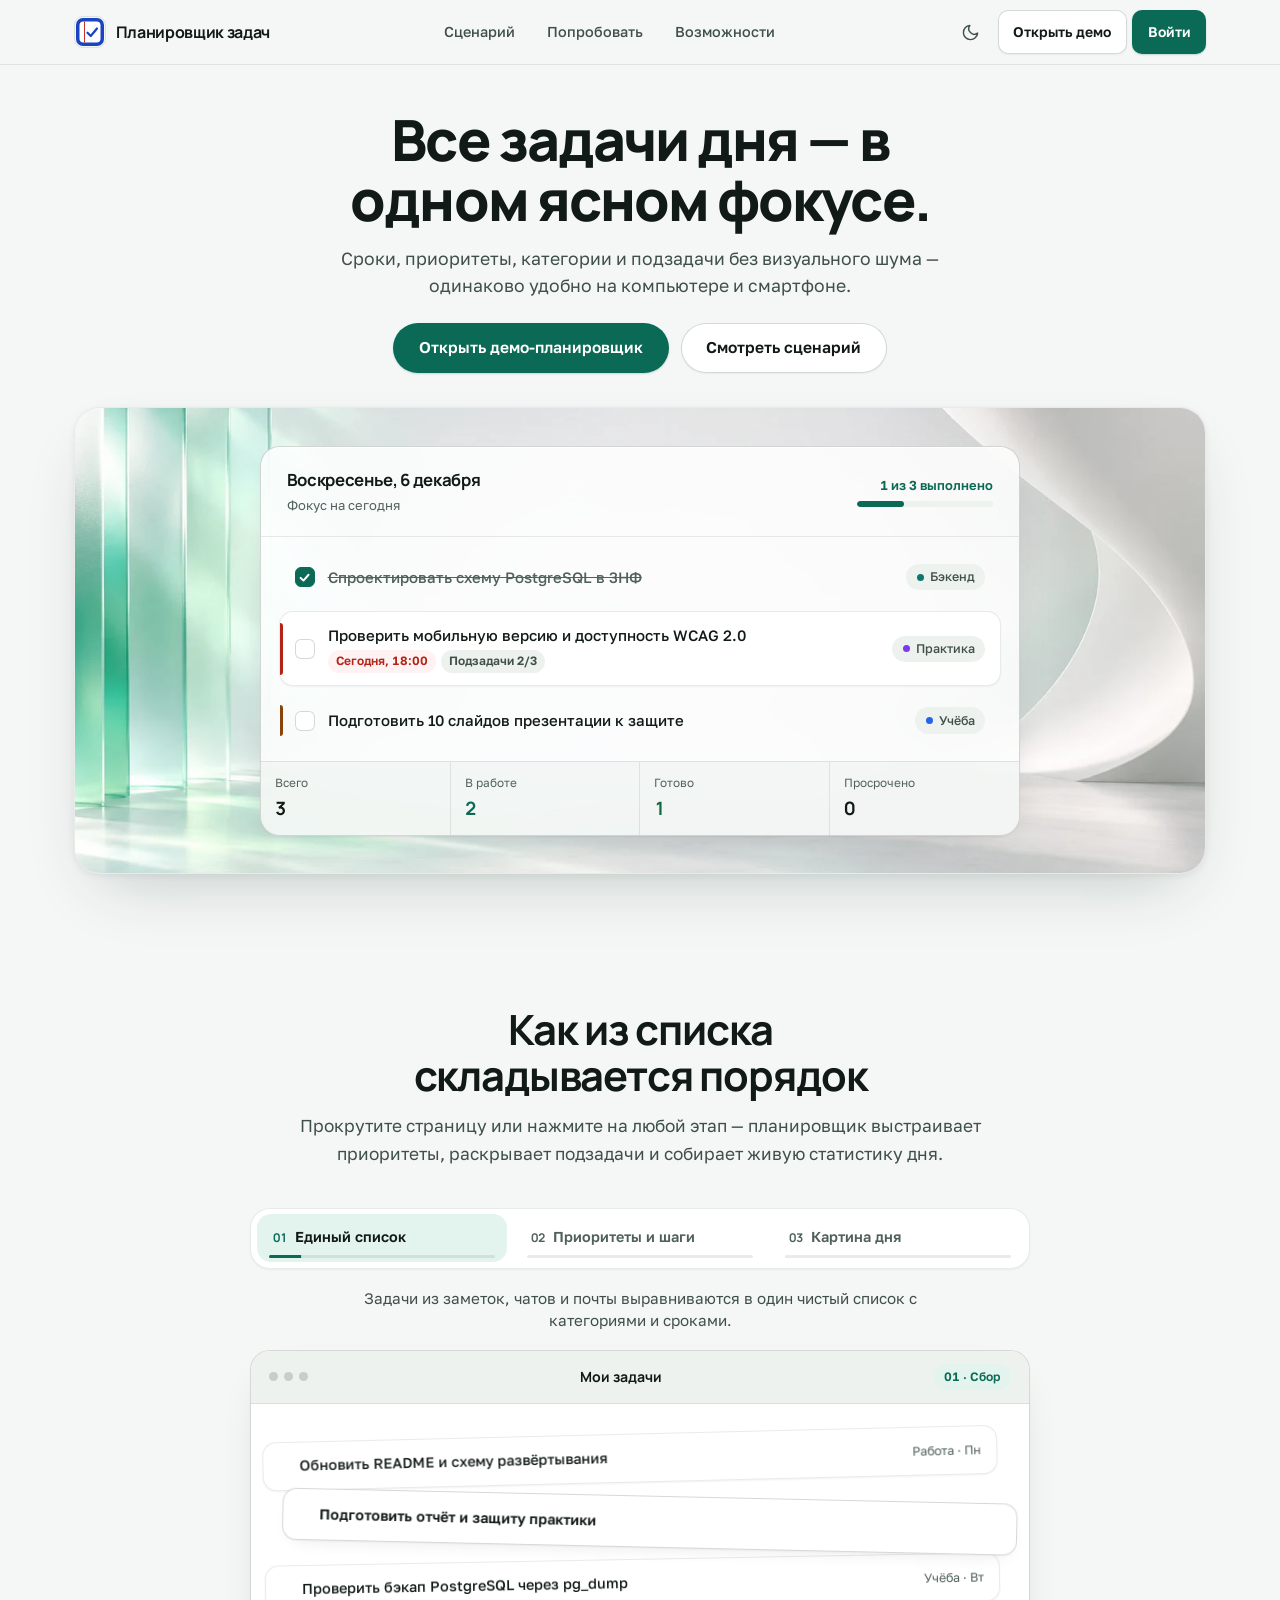
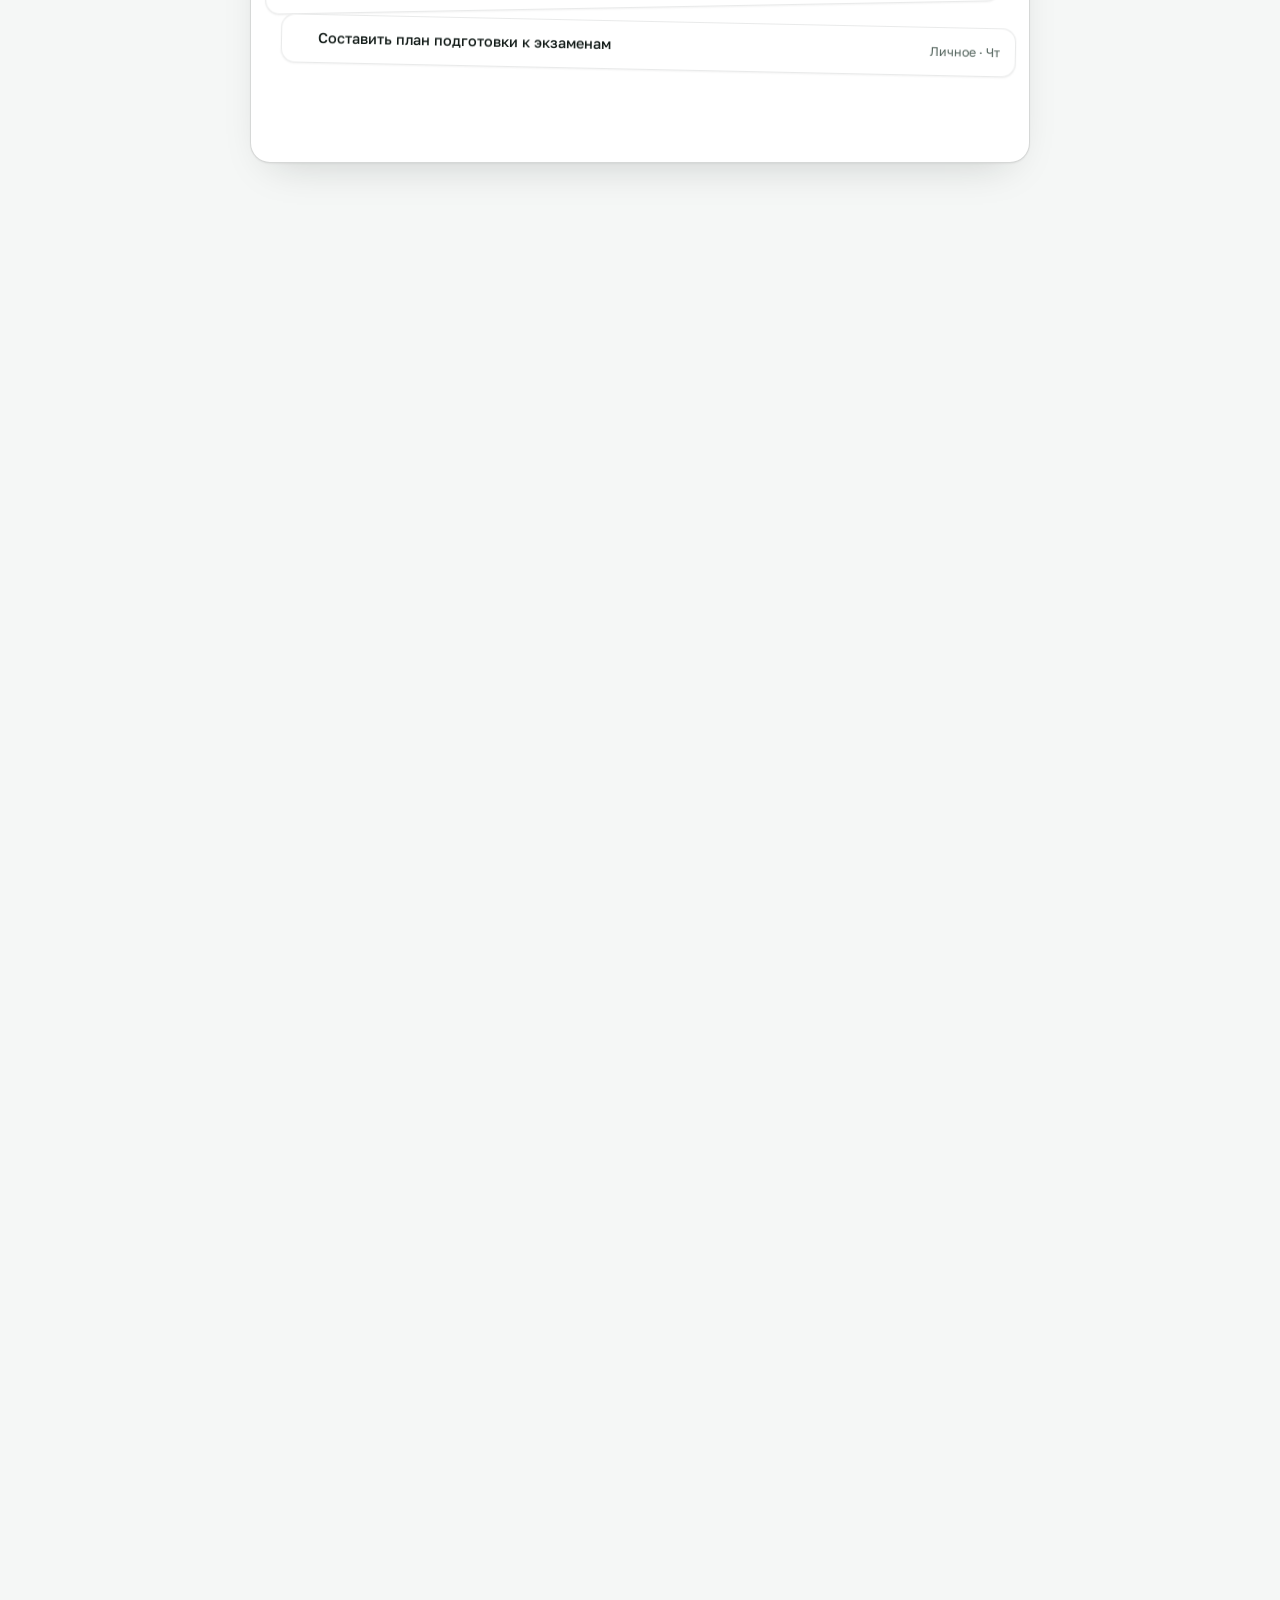
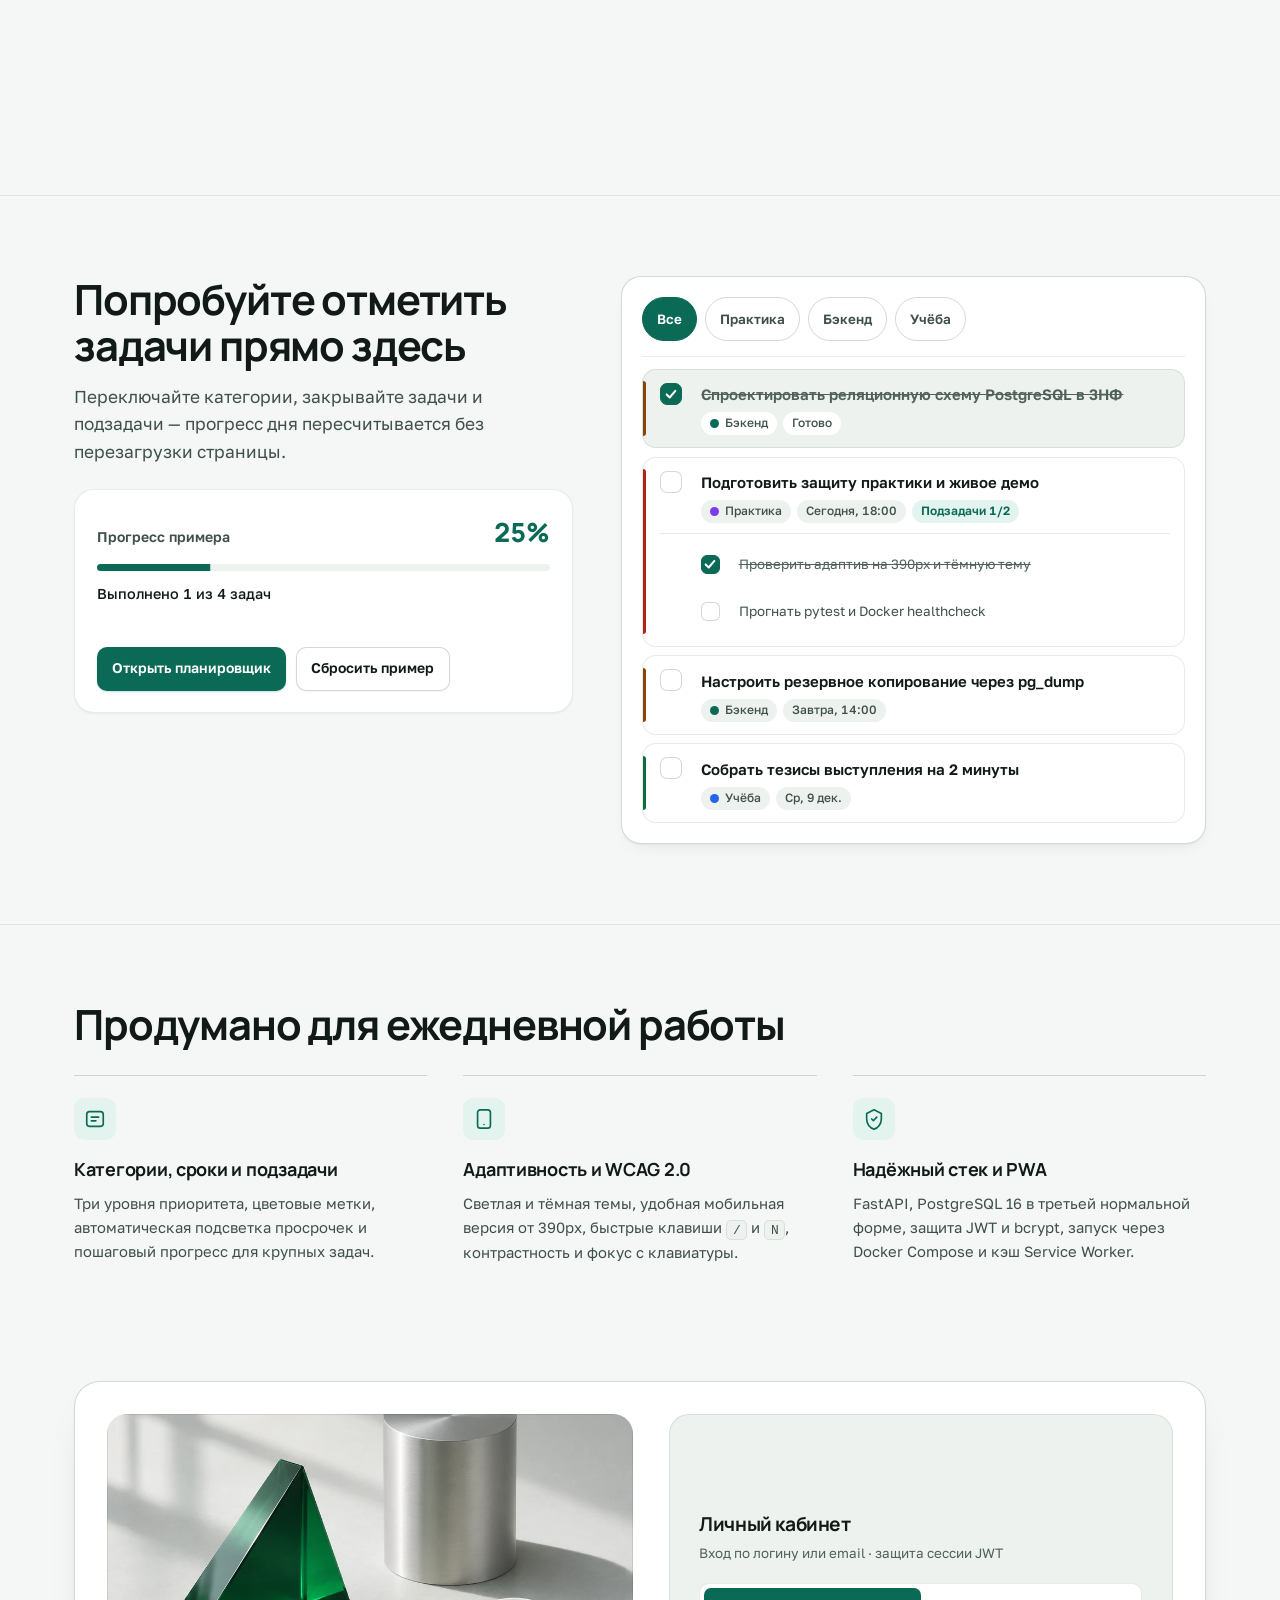
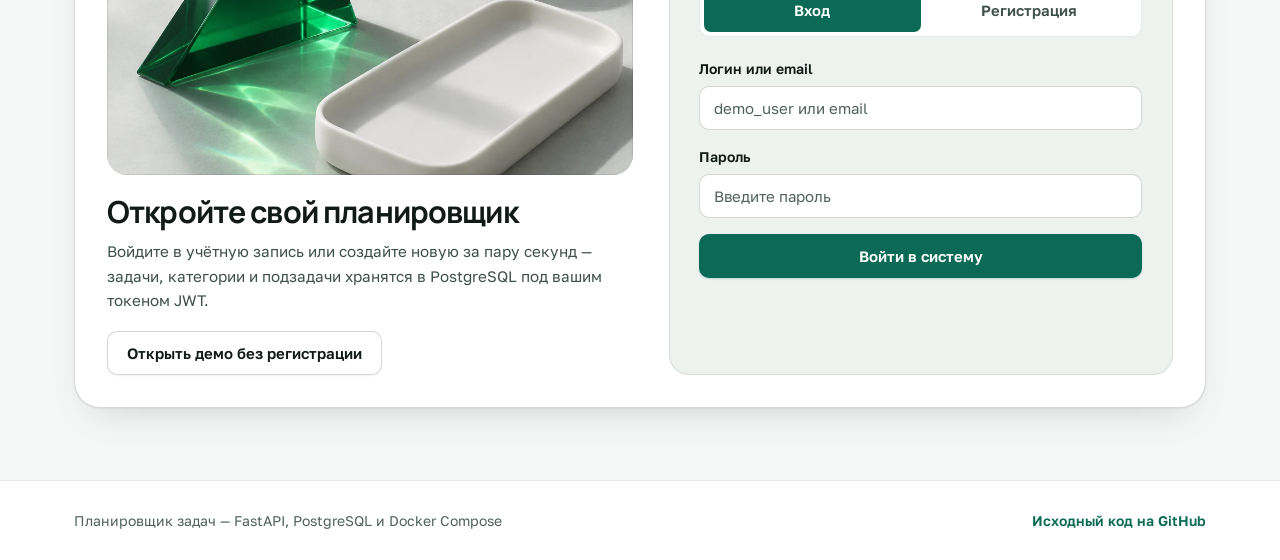
==== commit d5cc1f70: "feat(dates): dynamic demo/landing dates, storage & focus hardening, and refreshed v1.0.0 assets" ====
--- a/docs/index.html
+++ b/docs/index.html
@@ -157,7 +157,7 @@
             <div class="hero-window" id="hero-window">
               <div class="hero-window__bar">
                 <div class="hero-window__meta">
-                  <span class="hero-window__date" id="hero-today-date">Четверг, 26 ноября</span>
+                  <span class="hero-window__date" id="hero-today-date">Сегодня</span>
                   <span class="hero-window__sub">Фокус на сегодня</span>
                 </div>
                 <div class="hero-window__progress-wrap">
@@ -190,7 +190,7 @@
                   <div class="hero-task__content">
                     <span class="hero-task__title">Проверить мобильную версию и доступность WCAG 2.0</span>
                     <div class="hero-task__subline">
-                      <span class="hero-task__pill hero-task__pill--urgent">Сегодня, 18:00</span>
+                      <span class="hero-task__pill hero-task__pill--urgent" id="hero-urgent-pill">Сегодня</span>
                       <span class="hero-task__pill">Подзадачи 2/3</span>
                     </div>
                   </div>
@@ -308,7 +308,7 @@
                     <span class="stage-slip__bar stage-slip__bar--low"></span>
                     <span class="stage-slip__dot" style="background:#0f766e"></span>
                     <span class="stage-slip__text">Обновить README и схему развёртывания</span>
-                    <span class="stage-slip__meta">Работа · Пт</span>
+                    <span class="stage-slip__meta" data-reel-cat="Работа" data-reel-day-offset="1">Работа · Завтра</span>
                   </div>
 
                   <div class="stage-slip stage-slip--featured" data-slip="1">
@@ -351,14 +351,14 @@
                     <span class="stage-slip__bar stage-slip__bar--med"></span>
                     <span class="stage-slip__dot" style="background:#2563eb"></span>
                     <span class="stage-slip__text">Проверить бэкап PostgreSQL через pg_dump</span>
-                    <span class="stage-slip__meta">Учёба · Чт</span>
+                    <span class="stage-slip__meta" data-reel-cat="Учёба" data-reel-day-offset="2">Учёба · Скоро</span>
                   </div>
 
                   <div class="stage-slip" data-slip="3">
                     <span class="stage-slip__bar stage-slip__bar--low"></span>
                     <span class="stage-slip__dot" style="background:#b45309"></span>
-                    <span class="stage-slip__text">Составить план подготовки к зимней сессии</span>
-                    <span class="stage-slip__meta">Личное · Вс</span>
+                    <span class="stage-slip__text">Составить план подготовки к экзаменам</span>
+                    <span class="stage-slip__meta" data-reel-cat="Личное" data-reel-day-offset="4">Личное · На неделе</span>
                   </div>
 
                   <!-- Phase 3 summary telemetry bar -->
@@ -975,7 +975,7 @@
 
             <div class="form__group">
               <label class="form__label" for="task-due-date">Срок выполнения</label>
-              <input class="form__input" type="date" id="task-due-date">
+              <input class="form__input" type="date" id="task-due-date" max="9999-12-31">
             </div>
           </div>
 
--- a/docs/css/styles.css
+++ b/docs/css/styles.css
@@ -3089,6 +3089,16 @@
   color: var(--accent);
 }
 
+@media (max-width: 767px) {
+  .task-row__title-btn {
+    display: flex;
+    align-items: center;
+    min-height: 44px;
+    padding: 0.3rem 0;
+    margin-top: -0.35rem;
+  }
+}
+
 .task-row--completed .task-row__title-btn {
   text-decoration: line-through;
   color: var(--text-muted);
@@ -3169,6 +3179,12 @@
   background: var(--overdue-bg);
   color: var(--overdue-ink);
   border-color: transparent;
+}
+
+.chip--today {
+  background: var(--accent-soft);
+  color: var(--accent);
+  border-color: var(--accent-border);
 }
 
 /* Loading Skeletons & Empty State */
@@ -3336,23 +3352,6 @@
     padding: 0.9rem 1.05rem;
   }
 
-  .detail-body {
-    gap: 0.72rem;
-  }
-
-  .subtasks {
-    padding-top: 0.75rem;
-  }
-
-  .subtask-list {
-    margin-bottom: 0.65rem;
-    gap: 0.35rem;
-  }
-
-  .subtask-list__item {
-    padding: 0.42rem 0.5rem 0.42rem 0.7rem;
-  }
-
   .modal__footer--sticky {
     padding: 0.75rem 1.05rem;
     display: grid;
@@ -3503,6 +3502,25 @@
   min-width: 0;
 }
 
+@media (max-width: 519px) {
+  .detail-body {
+    gap: 0.72rem;
+  }
+
+  .subtasks {
+    padding-top: 0.75rem;
+  }
+
+  .subtask-list {
+    margin-bottom: 0.65rem;
+    gap: 0.35rem;
+  }
+
+  .subtask-list__item {
+    padding: 0.42rem 0.5rem 0.42rem 0.7rem;
+  }
+}
+
 /* ============================================================================
    FOOTER
    ============================================================================ */
